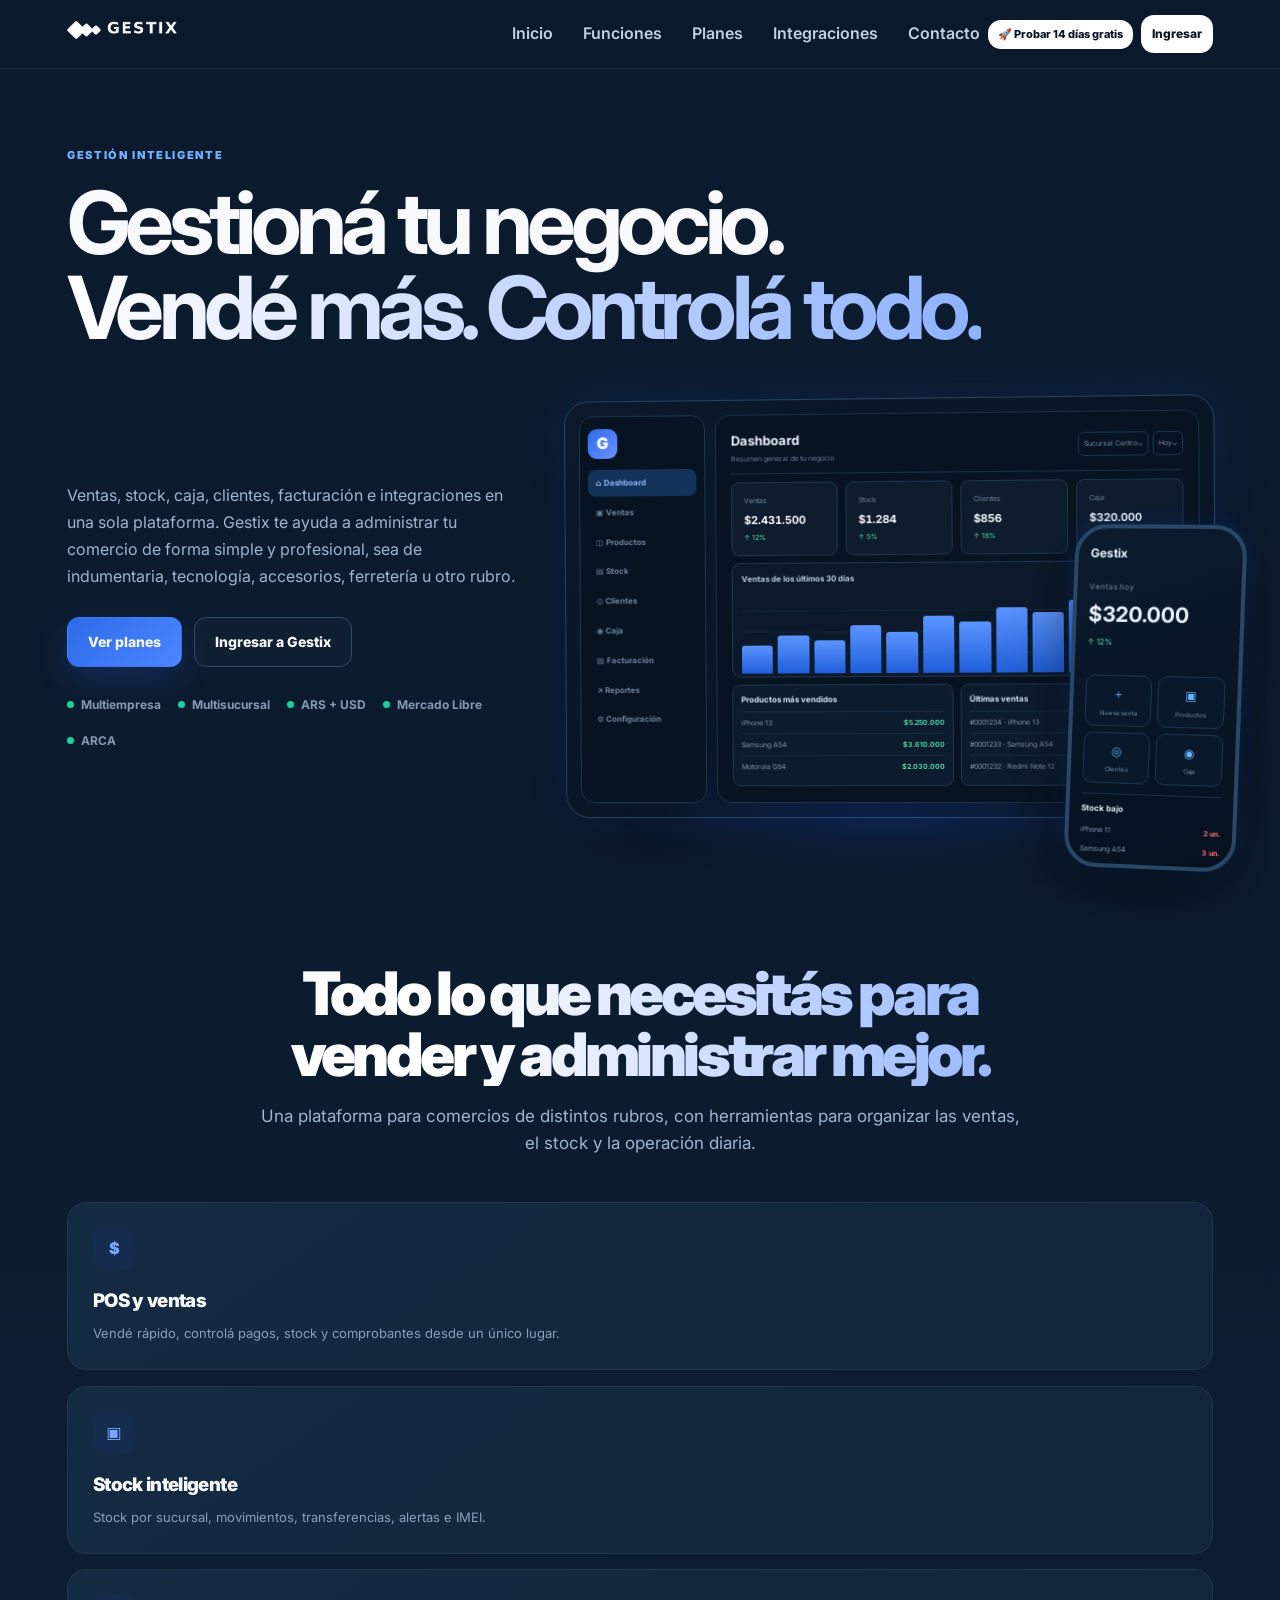
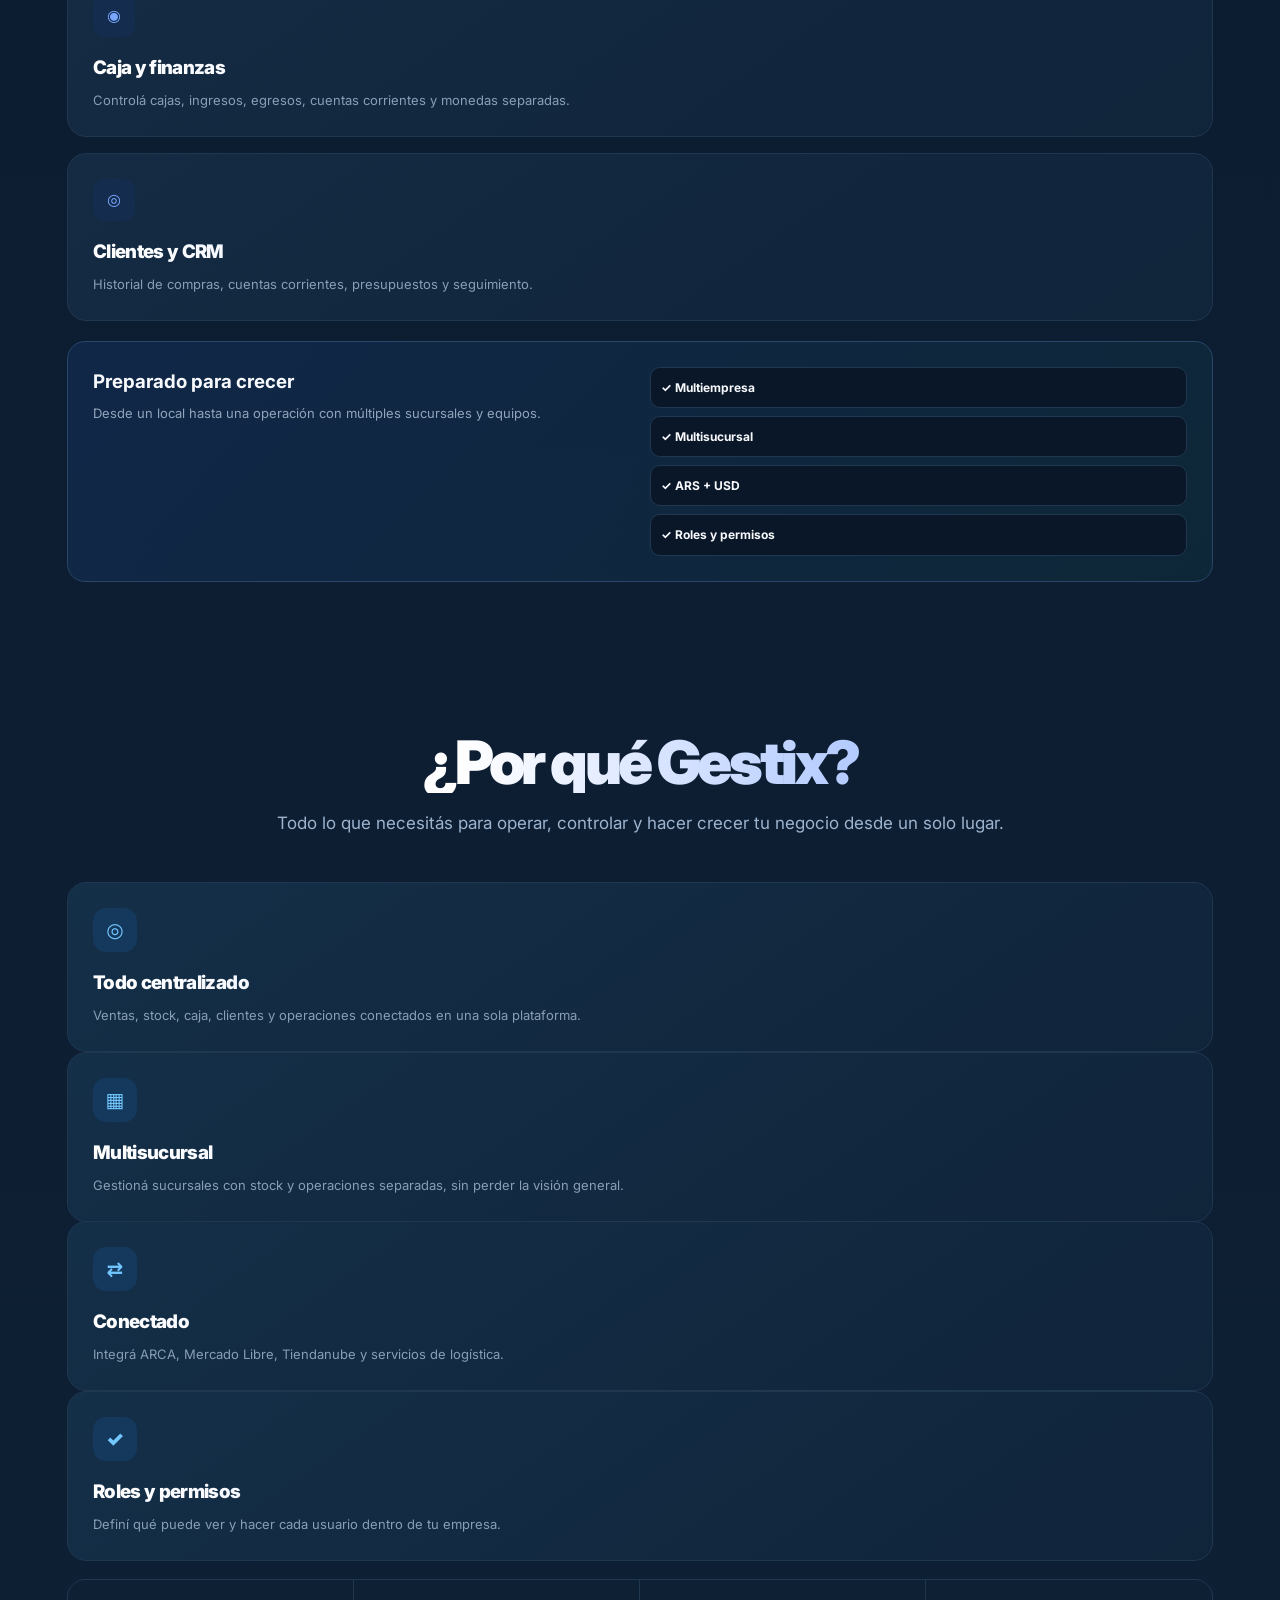
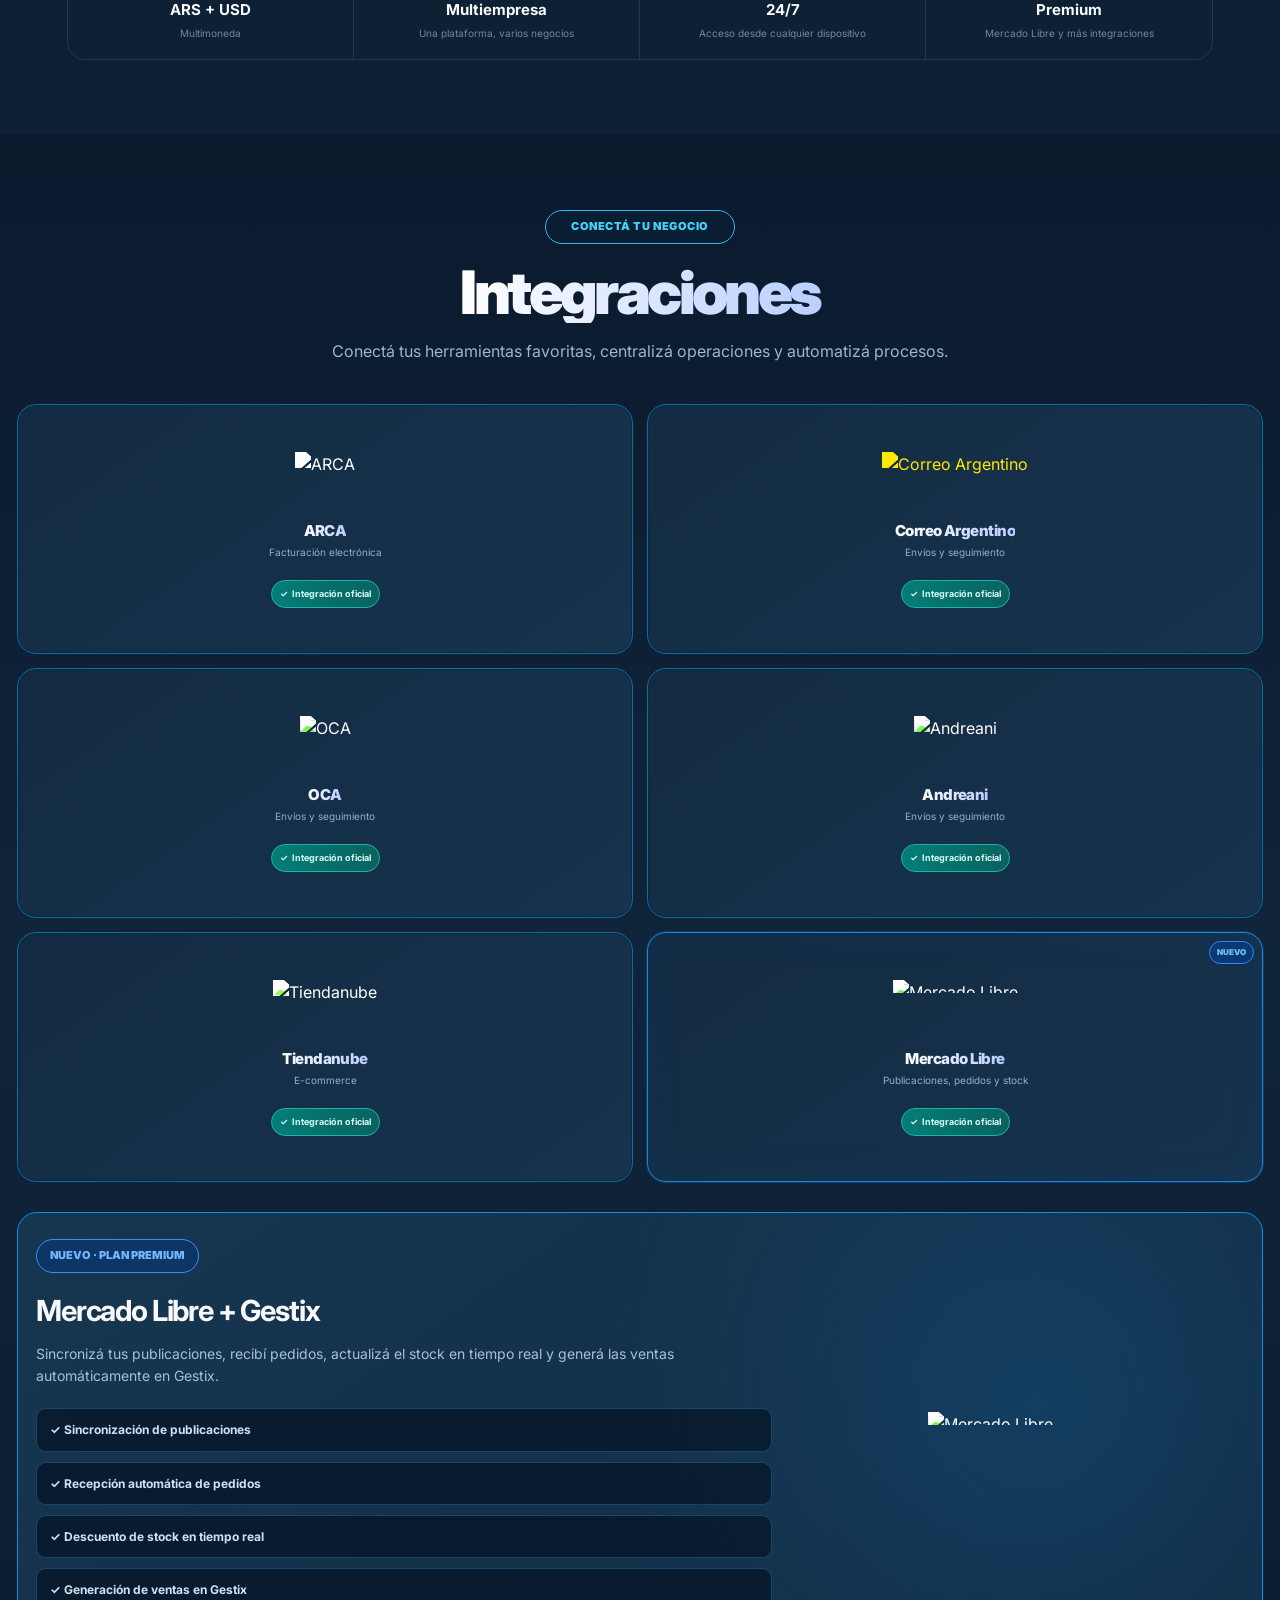
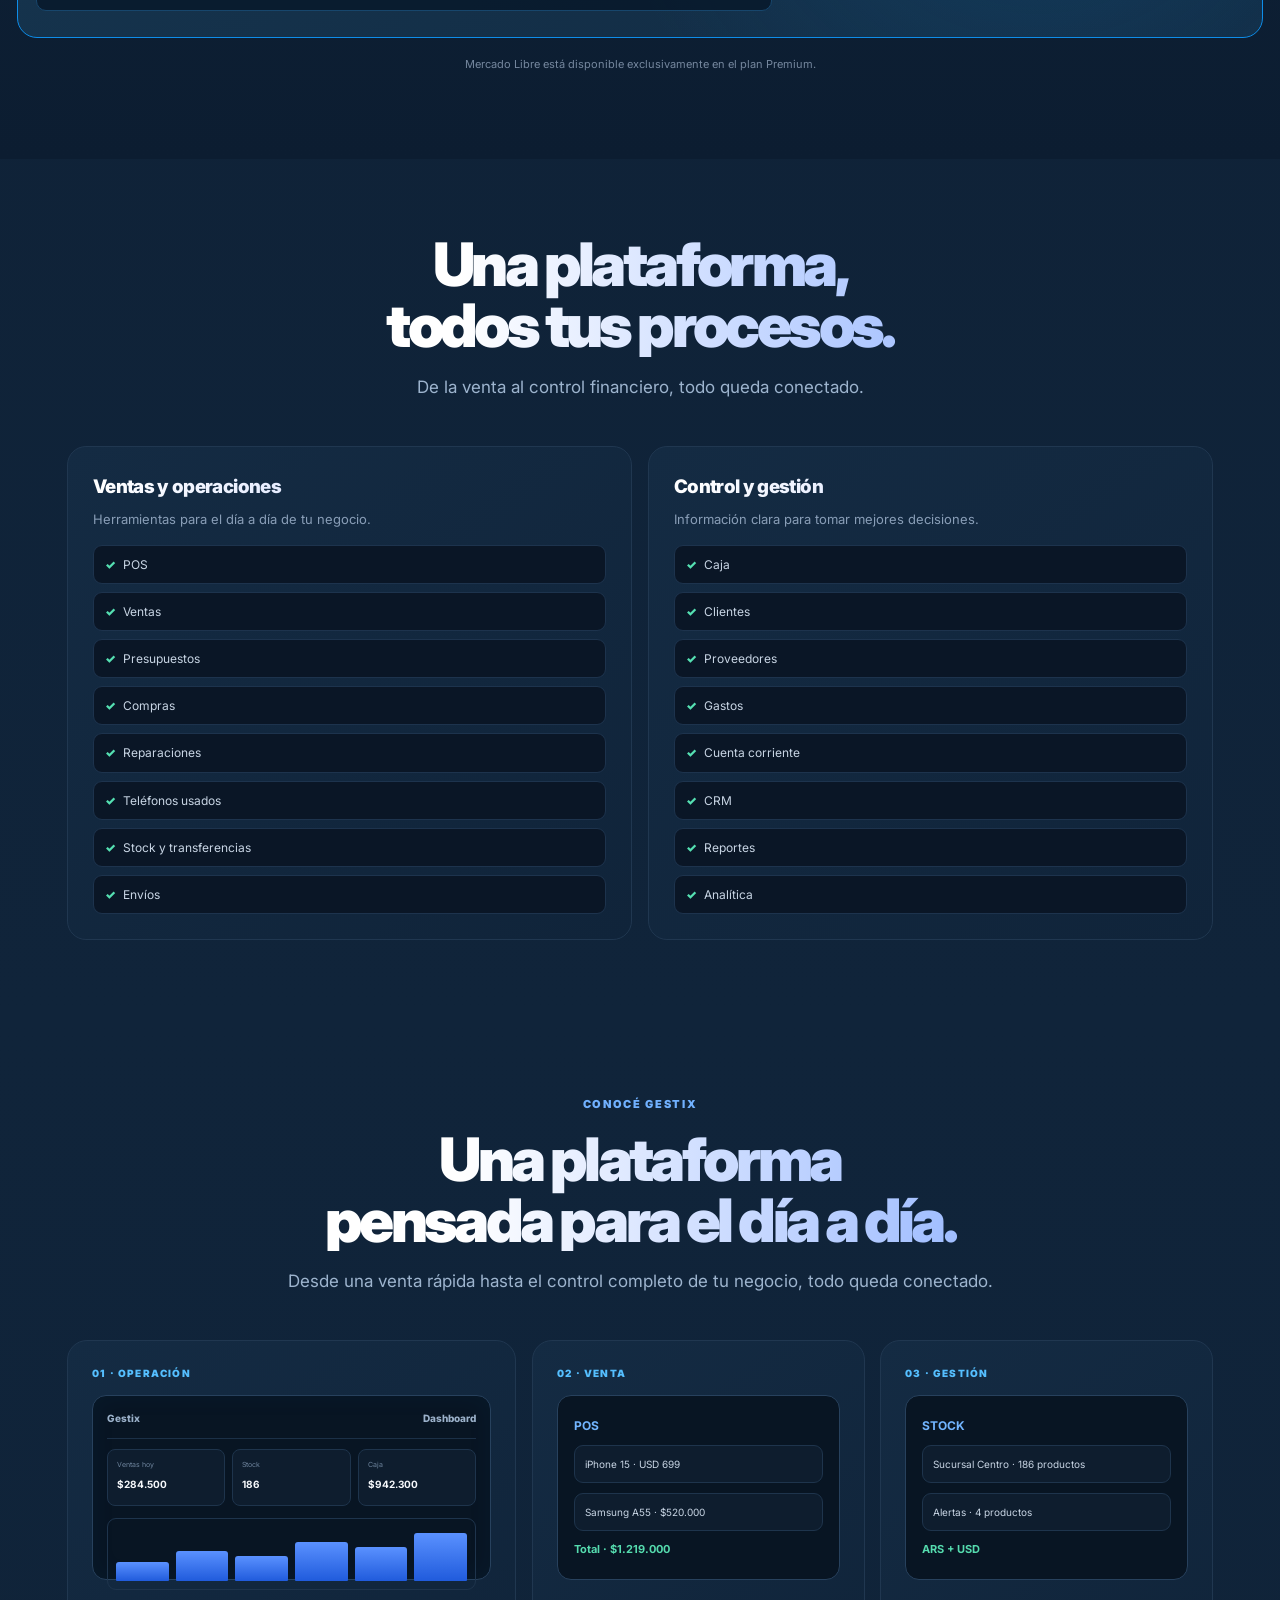
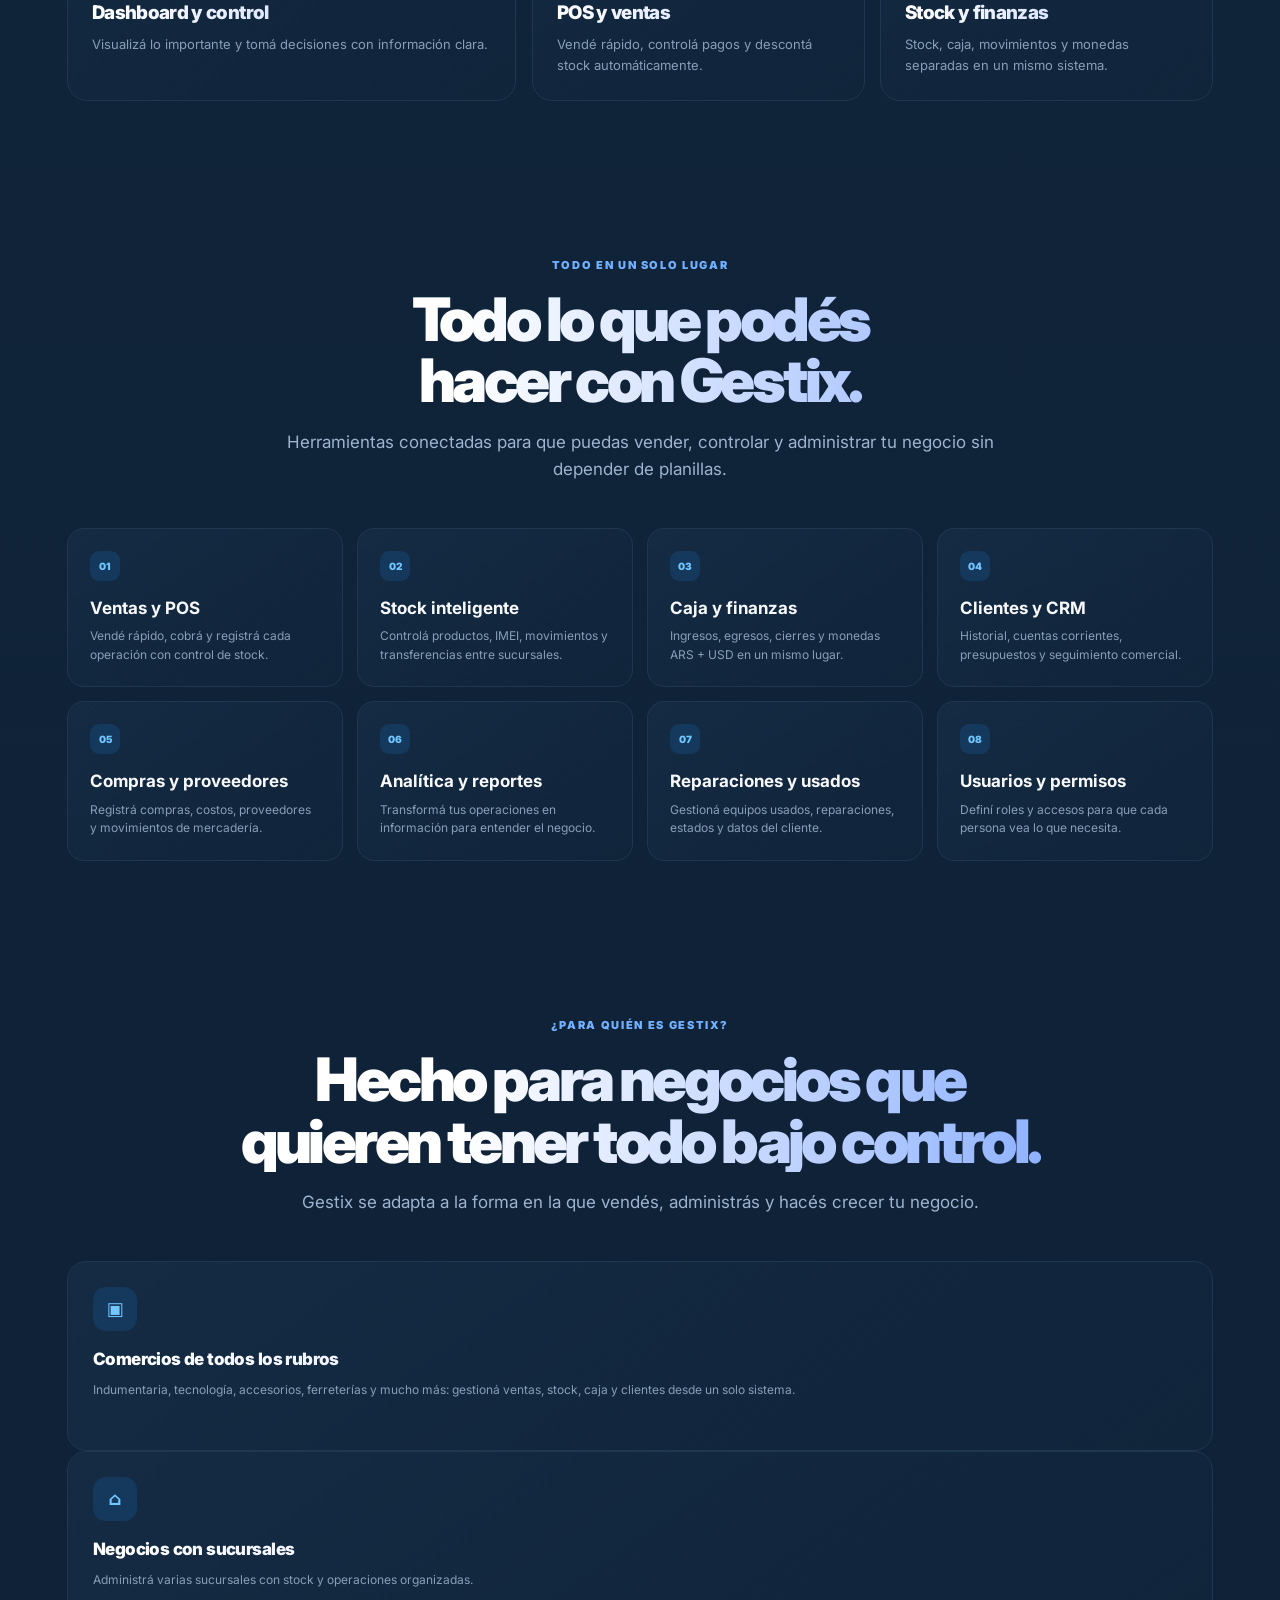
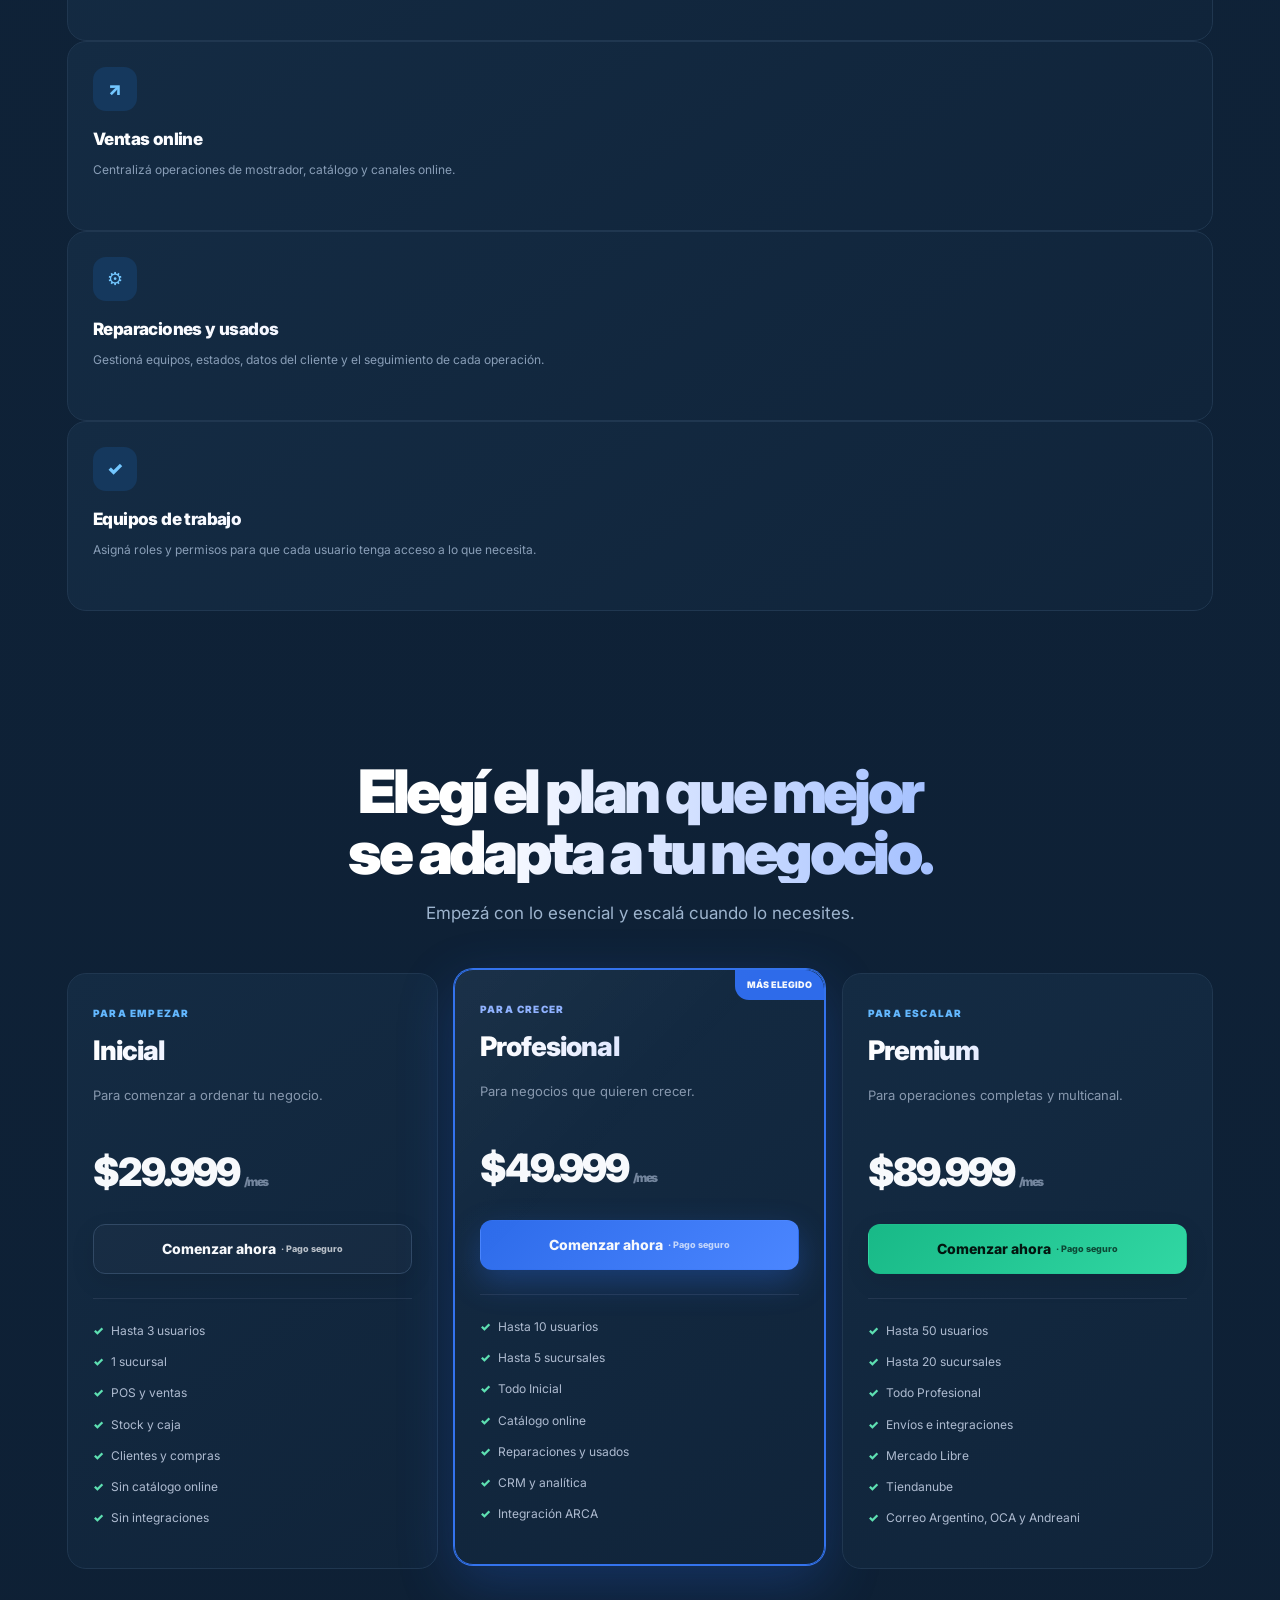
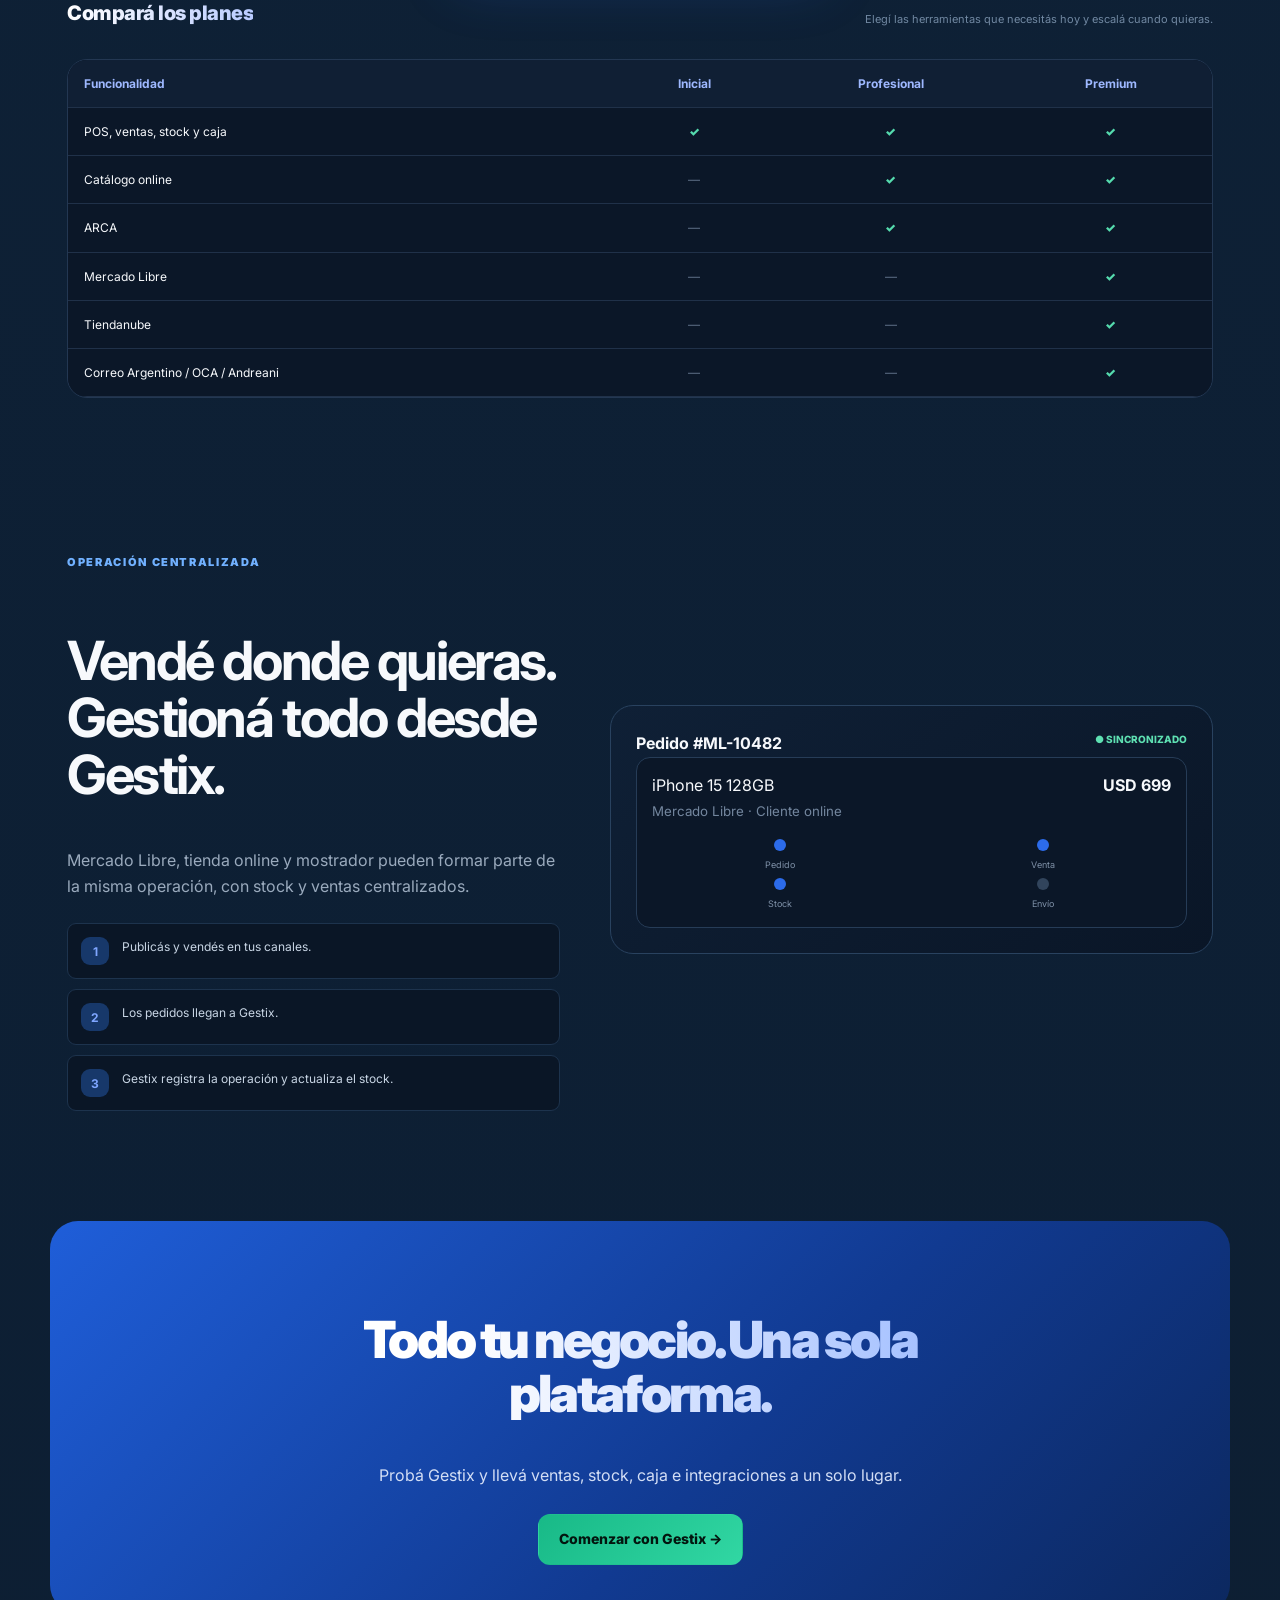
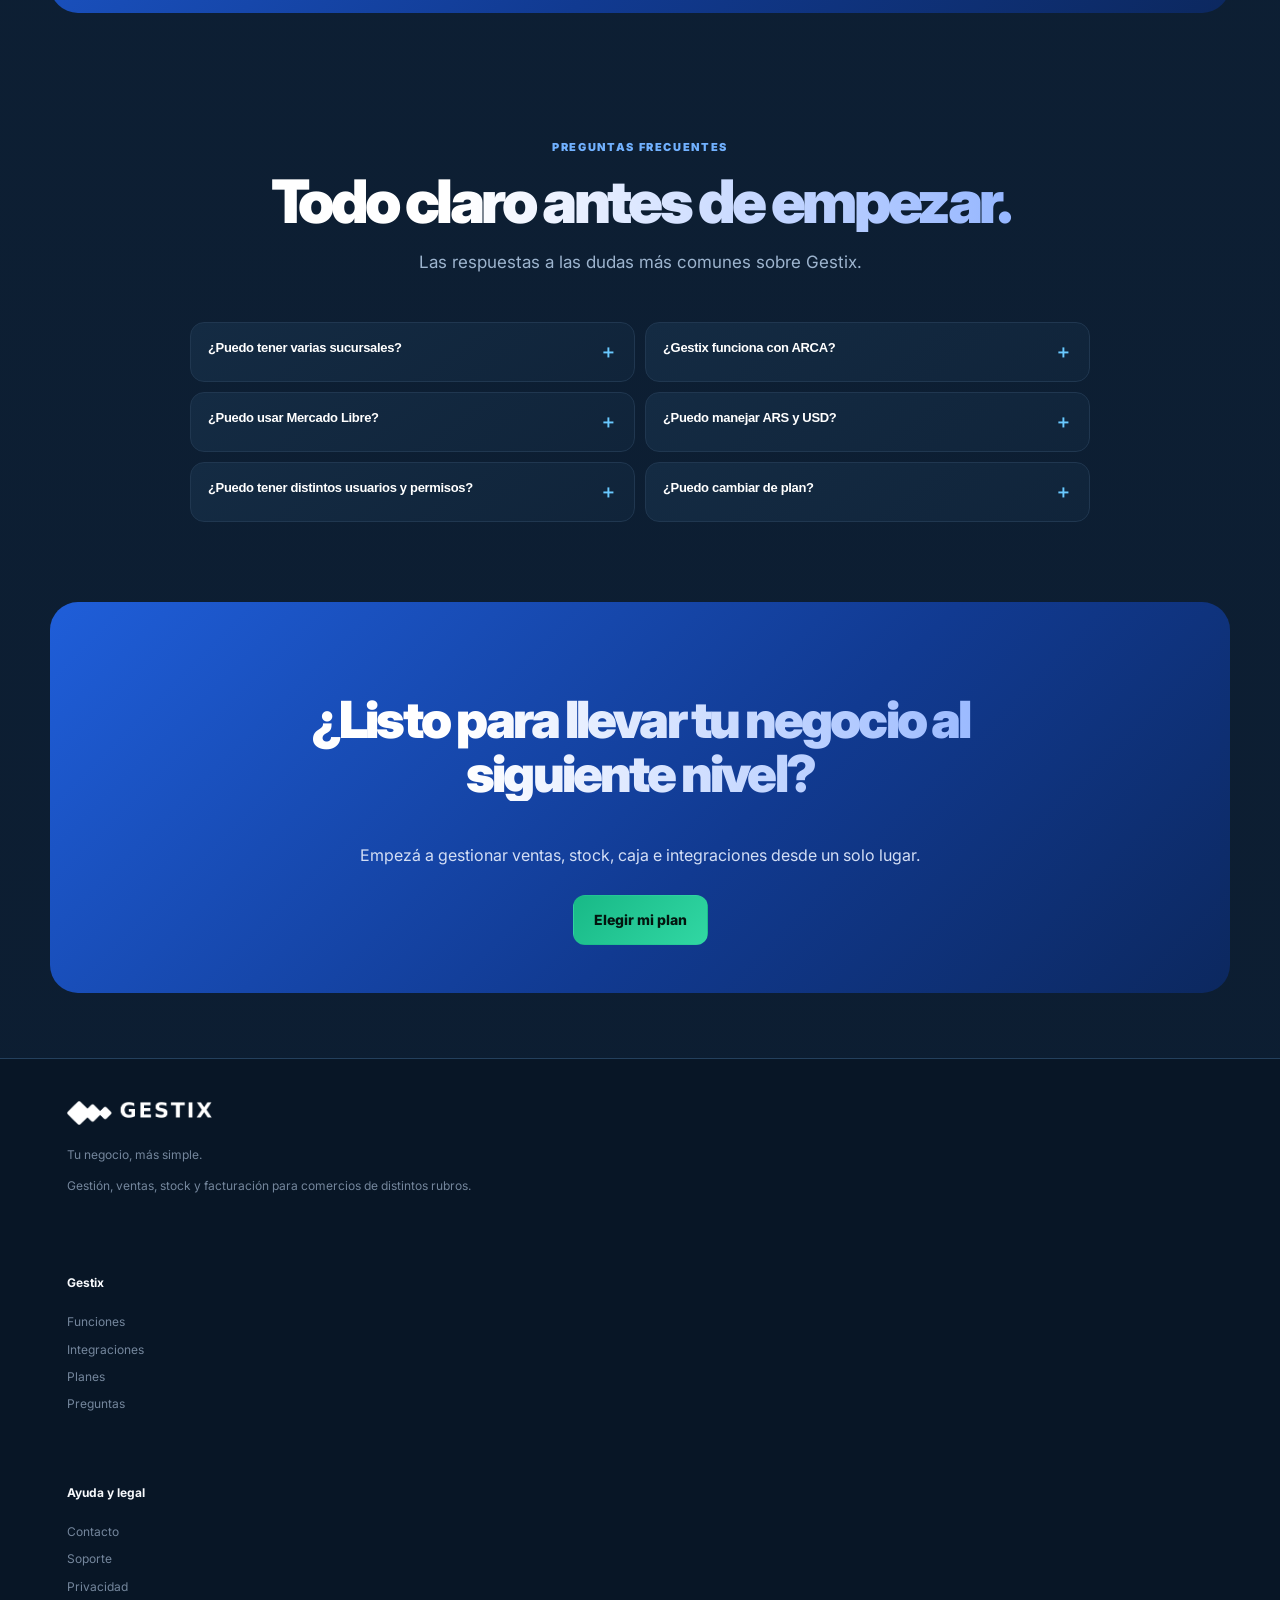
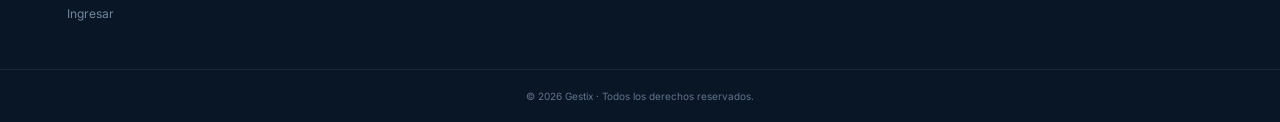
==== index.html @ 002c4352 "Ampliar posicionamiento comercial de Gestix a todos los comercios" ====
<!doctype html><html lang="es"><head><meta charset="utf-8"><meta name="viewport" content="width=device-width,initial-scale=1"><meta name="description" content="Gestix es un sistema de gestión para comercios de distintos rubros: ventas, POS, stock, caja, clientes, facturación, sucursales e integraciones."><meta name="robots" content="index,follow"><link rel="canonical" href="https://gestix.com.ar/"><meta property="og:type" content="website"><meta property="og:site_name" content="Gestix"><meta property="og:title" content="Gestix | Sistema de gestión para comercios"><meta property="og:description" content="Ventas, stock, caja, clientes, facturación e integraciones en una sola plataforma."><meta property="og:url" content="https://gestix.com.ar/"><meta property="og:image" content="https://gestix.com.ar/gestix-logo-horizontal-blanco.png"><meta name="twitter:card" content="summary"><meta name="twitter:title" content="Gestix | Sistema de gestión para comercios"><meta name="twitter:description" content="Ventas, stock, caja, clientes, facturación e integraciones en una sola plataforma."><meta name="twitter:image" content="https://gestix.com.ar/gestix-logo-horizontal-blanco.png"><meta name="theme-color" content="#06101d"><link rel="icon" type="image/png" href="gestix-app-icon.png"><link rel="apple-touch-icon" href="gestix-app-icon.png"><link rel="preconnect" href="https://fonts.googleapis.com"><link rel="preconnect" href="https://fonts.gstatic.com" crossorigin><link href="https://fonts.googleapis.com/css2?family=Inter:wght@400;500;600;700;800;900&display=swap" rel="stylesheet"><title>Gestix | Todo tu negocio, en un solo lugar</title><style>:root{--bg:#0b1a2d;--card:#0d2034;--line:#123b5b;--text:#f7f9fc;--muted:#9db4ce;--blue:#1688e4;--cyan:#22d4f2;--green:#19d2a0;--max:1180px}*{box-sizing:border-box}html{scroll-behavior:smooth}body{margin:0;background:linear-gradient(180deg,#0b1a2d,#10243a 45%,#0c1d31);color:var(--text);font-family:Inter,system-ui,sans-serif;line-height:1.6;overflow-x:hidden}a{color:inherit;text-decoration:none}.wrap{max-width:var(--max);margin:auto;padding:0 24px}header{position:sticky;top:0;z-index:50;background:#0b1a2de8;backdrop-filter:blur(18px);border-bottom:1px solid #ffffff12}.nav{height:78px;display:flex;align-items:center;gap:30px}.logo{width:142px}.navlinks{display:flex;gap:30px;margin-left:auto;color:#c2cfdf;font-size:16px;font-weight:600}.navlinks a:hover{color:#fff}.navbtn{padding:15px 28px;border-radius:13px;background:#fff;color:#091524;font-size:15px;font-weight:800}.menu{display:none;margin-left:4px;background:none;border:0;color:#fff;font-size:28px;cursor:pointer}.navlinks.show{display:flex}.section{padding:100px 0}.heading{text-align:center;max-width:820px;margin:0 auto 45px}.heading h2{font-size:clamp(36px,5vw,64px);line-height:1.06;letter-spacing:-.055em;margin:0 0 15px}.heading p{color:var(--muted);font-size:17px}.hero{padding:95px 0 80px}.hero-grid{display:grid;grid-template-columns:1fr 1fr;gap:55px;align-items:center}.eyebrow{display:inline-flex;color:#71b1ff;font-size:11px;font-weight:900;letter-spacing:.15em;margin-bottom:15px}.hero h1{font-size:clamp(45px,6vw,73px);line-height:1.02;letter-spacing:-.055em;margin:0 0 20px}.gradient{background:linear-gradient(90deg,#fff,#8eb1ff);-webkit-background-clip:text;background-clip:text;color:transparent}.hero p{font-size:18px;color:var(--muted);line-height:1.7}.actions{display:flex;gap:12px;flex-wrap:wrap;margin:28px 0}.btn{display:inline-flex;align-items:center;justify-content:center;padding:13px 20px;border-radius:12px;font-size:14px;font-weight:800;border:1px solid transparent}.primary{background:linear-gradient(135deg,#2d6bea,#4b86ff)}.ghost{border-color:#314965;background:#ffffff05}.green{background:linear-gradient(135deg,#18b987,#31d7a3);color:#03150f}.proof{display:flex;gap:17px;flex-wrap:wrap;color:#8498b1;font-size:12px;font-weight:700}.proof span{display:flex;align-items:center;gap:7px}.proof i{width:7px;height:7px;border-radius:50%;background:var(--green)}.screen{background:#0a1727;border:1px solid #294461;border-radius:24px;padding:12px}.screenbody{background:#081321;border:1px solid #1c3048;border-radius:15px;padding:18px}.metrics{display:grid;grid-template-columns:repeat(3,1fr);gap:9px}.metric{padding:15px;border:1px solid #213650;border-radius:12px;background:#0e1c2e}.metric small{display:block;color:#70859f;font-size:9px}.metric strong{font-size:15px}.metric em{display:block;color:#55dbae;font-size:8px;font-style:normal}.fakechart{height:140px;margin-top:10px;border:1px solid #213650;border-radius:12px;background:linear-gradient(180deg,#0e1c2e,#0a1727);padding:18px;display:flex;align-items:end;gap:10px}.fakechart i{flex:1;background:linear-gradient(#5a91ff,#205bdc);border-radius:5px 5px 1px 1px}.strip{border-block:1px solid #ffffff14;background:#0d2034}.strip-grid{display:grid;grid-template-columns:repeat(4,1fr);padding:20px 0}.strip-item{text-align:center;border-right:1px solid #213149}.strip-item:last-child{border:0}.strip-item strong{display:block;font-size:19px}.strip-item span{color:#71839a;font-size:11px}.feature-grid,.plans,.modules{display:grid;gap:16px}.feature-grid{grid-template-columns:repeat(4,1fr)}.feature,.module,.plan{padding:25px;border:1px solid #203750;border-radius:19px;background:linear-gradient(145deg,#142b43,#10243a)}.ico{width:42px;height:42px;border-radius:12px;background:#142d4f;color:#79a7ff;display:grid;place-items:center;font-weight:900;margin-bottom:16px}.feature h3,.module h3{margin:0 0 7px}.feature p,.module>p{margin:0;color:#899eb7;font-size:13px}.billing{margin-top:20px;padding:25px;border:1px solid #2a4668;border-radius:18px;background:linear-gradient(135deg,#2d6bea1f,#19d2a00d);display:grid;grid-template-columns:1fr 1fr;gap:20px}.billing h3{margin:0 0 6px}.billing p{margin:0;color:#91a4bb;font-size:13px}.billing-list{display:grid;grid-template-columns:1fr 1fr;gap:8px}.billing-list span{padding:10px;border:1px solid #203750;border-radius:10px;background:#0a1728;font-size:12px;font-weight:700}.integrations{background:linear-gradient(180deg,#0b1a2d,#10243a 50%,#0c1d31);position:relative;overflow:hidden}.integrations>.wrap{max-width:1740px;padding:0 46px}.integrations .heading{margin-bottom:40px}.integrations .heading:before{content:"CONECTÁ TU NEGOCIO";display:inline-flex;align-items:center;justify-content:center;padding:7px 25px;border:1px solid #28bdf2;border-radius:999px;color:#42d1f7;font-size:11px;font-weight:900;letter-spacing:.05em;margin-bottom:18px;background:#0a274044}.integrations .heading h2{background:linear-gradient(90deg,#fff 0%,#fff 36%,#22d4f2 78%);-webkit-background-clip:text;background-clip:text;color:transparent}.integrations .heading p{font-size:18px;line-height:1.55}.integration-grid{display:grid;grid-template-columns:repeat(3,minmax(0,1fr));gap:22px}.integration-brand-card{position:relative;min-width:0;min-height:370px;padding:24px 20px 24px;border:1px solid #0c6ca4;background:linear-gradient(145deg,#122b42,#17334d);border-radius:19px;display:flex;flex-direction:column;align-items:center;text-align:center;box-shadow:inset 0 0 0 1px #0b2941;transition:.2s;overflow:hidden}.integration-brand-card:hover{transform:translateY(-4px);border-color:#28bdf2;box-shadow:0 16px 45px #00111f66}.brandmark{width:100%;height:150px;margin-bottom:18px;display:flex;align-items:center;justify-content:center;position:relative;overflow:hidden}.brandmark img{position:relative;z-index:1;display:block;width:auto!important;height:auto!important;max-width:82%!important;max-height:82px!important;object-fit:contain!important;background:transparent!important;padding:0!important;border:0!important;border-radius:0!important;box-shadow:none!important;filter:brightness(1.45) contrast(1.12) saturate(1.08)!important;mix-blend-mode:normal!important}.integration-brand-card:nth-child(1) .brandmark img{max-width:86%!important;max-height:52px!important;filter:brightness(0) invert(1)!important}.integration-brand-card:nth-child(2) .brandmark img{max-width:84%!important;max-height:72px!important;filter:brightness(0) saturate(100%) invert(77%) sepia(99%) saturate(1180%) hue-rotate(358deg) brightness(101%) contrast(101%)!important}.integration-brand-card:nth-child(3) .brandmark img{max-width:82%!important;max-height:60px!important}.integration-brand-card:nth-child(4) .brandmark img{max-width:94%!important;max-height:84px!important}.integration-brand-card:nth-child(5) .brandmark img{max-width:84%!important;max-height:60px!important;filter:brightness(1.7) contrast(1.14) saturate(1.1)!important}.integration-brand-card:nth-child(6) .brandmark img{max-width:82%!important;max-height:90px!important;clip-path:inset(0 0 50% 0)!important}.integration-brand-card:nth-child(6) .brandmark:after{content:"";display:block;position:absolute;left:50%;top:50%;transform:translate(-50%,-50%);width:82%;height:90px;background:url("https://i.logos-download.com/114454/32896-717400b83dd96e5d61a4044b82a43deb.svg/Mercado_Libre_Logo_2021.svg?dl=") center/contain no-repeat;filter:brightness(0) invert(1);clip-path:inset(50% 0 0 0)}.integration-brand-card h3{font-size:22px;margin:0 0 3px}.integration-brand-card small{font-size:14px;color:#8fb0cf;min-height:22px}.official-badge{display:inline-flex;align-items:center;justify-content:center;margin-top:17px;padding:8px 17px;border-radius:999px;background:linear-gradient(90deg,#057d77,#0b625f);color:#d8fff6;font-size:12px;font-weight:700;border:1px solid #13b7a8}.new-badge{position:absolute;right:13px;top:13px;padding:6px 11px;border:1px solid #268cff;border-radius:999px;background:#0a3974;color:#73c3ff;font-size:10px;font-weight:900}.ml-integration{border-color:#1688e4;box-shadow:0 0 0 1px #123b60,inset 0 0 35px #0c4c8d22}.ml-card{margin-top:30px;padding:38px;border:1px solid #0e8de9;border-radius:20px;background:radial-gradient(circle at 82% 45%,#1269a544,transparent 42%),linear-gradient(145deg,#163650,#122b43);display:grid;grid-template-columns:1.25fr .75fr;gap:30px;align-items:center;min-height:350px}.ml-badge{display:inline-flex;padding:7px 13px;border-radius:999px;background:#0d3565;border:1px solid #398dff;color:#72b5ff;font-size:11px;font-weight:900;margin-bottom:15px}.ml-card h3{font-size:clamp(30px,3vw,42px);letter-spacing:-.04em;margin:0 0 9px}.ml-card p{margin:0;color:#a7c0db;font-size:16px;line-height:1.55}.ml-visual{position:relative;min-height:190px;display:flex;align-items:center;justify-content:center}.ml-visual img{position:relative;z-index:1;width:430px!important;max-width:100%!important;height:auto!important;max-height:220px!important;clip-path:inset(0 0 50% 0)!important}.ml-visual:after{content:"";display:block;position:absolute;z-index:2;left:50%;top:50%;transform:translate(-50%,-50%);width:430px;height:220px;background:url("https://i.logos-download.com/114454/32896-717400b83dd96e5d61a4044b82a43deb.svg/Mercado_Libre_Logo_2021.svg?dl=") center/contain no-repeat;filter:brightness(0) invert(1);clip-path:inset(50% 0 0 0)}.ml-list{display:grid;grid-template-columns:repeat(2,1fr);gap:10px;margin-top:22px}.ml-list span{padding:11px 13px;border-radius:10px;background:#071729cc;border:1px solid #17466c;font-size:12px;font-weight:700;color:#d0e0f0}.modules{grid-template-columns:1fr 1fr}.module ul{list-style:none;margin:15px 0 0;padding:0;display:grid;grid-template-columns:1fr 1fr;gap:8px}.module li,.step{padding:9px 11px;border:1px solid #1d334d;border-radius:9px;background:#0a1626;color:#c8d5e4;font-size:12px}.module li:before{content:"✓";color:#55e0b2;font-weight:900;margin-right:7px}.plans{grid-template-columns:repeat(3,1fr)}.plan{position:relative}.plan.featured{border-color:#3473ed;box-shadow:0 20px 60px #2d6bea24}.badge{position:absolute;top:0;right:0;border-radius:0 19px 0 14px;background:#2e6bea;padding:8px 12px;font-size:9px;font-weight:900}.plan h3{font-size:27px;margin:0}.plan>p{color:#8798ae;font-size:13px;min-height:42px}.price{font-size:39px;font-weight:900;letter-spacing:-.05em;margin:14px 0 20px}.price small{font-size:12px;color:#74869e}.plan .btn{width:100%}.divider{height:1px;background:#253851;margin:22px 0 16px}.plan ul{list-style:none;padding:0;margin:10px 0}.plan li{color:#aebbd0;font-size:12px;padding:6px 0}.plan li:before{content:"✓";color:#5ee0b2;font-weight:900;margin-right:7px}.compare{margin-top:30px;border:1px solid #233752;border-radius:20px;overflow:auto}.compare table{border-collapse:collapse;width:100%;min-width:780px;background:#0b1728}.compare th,.compare td{padding:14px 16px;border-bottom:1px solid #203149;text-align:center;font-size:12px}.compare th:first-child,.compare td:first-child{text-align:left}.compare th{background:#101f34;color:#9eb8ff}.yes{color:#55dbae;font-weight:900}.no{color:#5f7188}.logistics{display:grid;grid-template-columns:.9fr 1.1fr;gap:50px;align-items:center}.logistics h2{font-size:clamp(36px,4.5vw,54px);line-height:1.06;letter-spacing:-.045em}.logistics p{color:#9aaabd}.steps{display:grid;gap:10px;margin-top:24px}.step{display:flex;gap:13px;padding:13px}.step b{width:28px;height:28px;border-radius:9px;background:#17386a;color:#7fa6ff;display:grid;place-items:center}.flow{padding:25px;border-radius:23px;border:1px solid #29425f;background:linear-gradient(145deg,#0f2036,#0a1627)}.flow-top,.orderhead{display:flex;justify-content:space-between}.status{color:#5ee0b2;font-size:10px;font-weight:800}.order{padding:15px;border:1px solid #263c57;border-radius:14px;background:#0b1728}.timeline{display:grid;grid-template-columns:repeat(4,1fr);gap:6px;margin-top:15px}.timeline div{text-align:center;font-size:9px;color:#7f91a8}.timeline i{display:block;width:12px;height:12px;border-radius:50%;background:#2c6bea;margin:0 auto 7px}.timeline .pending i{background:#31445c}.cta{margin:35px auto 100px;padding:65px 35px;text-align:center;border-radius:28px;background:linear-gradient(135deg,#1f5ed9,#113a91 58%,#0c285f)}.cta h2{font-size:clamp(35px,4vw,53px);line-height:1.06}.cta p{color:#d3def5;max-width:650px;margin:0 auto 26px}.faq{max-width:850px;margin:auto;padding-bottom:100px}.faq article{border-bottom:1px solid #263a54}.faq button{width:100%;background:none;border:0;color:#fff;padding:20px 0;text-align:left;display:flex;justify-content:space-between;cursor:pointer;font-weight:800}.faq p{display:none;color:#8f9fb4;font-size:13px}.faq article.open p{display:block}footer{border-top:1px solid #24405d;background:#081626}.foot{display:grid;grid-template-columns:2fr 1fr 1fr;gap:50px;padding:55px 24px}.foot img{width:145px}.foot p,.foot a{color:#74869c;font-size:12px}.foot h4{font-size:12px}.foot a{display:block;padding:4px 0}.bottom{border-top:1px solid #17283d;text-align:center;color:#62738a;padding:18px;font-size:10px}@media(max-width:1000px){.hero-grid,.logistics{grid-template-columns:1fr}.feature-grid{grid-template-columns:repeat(2,1fr)}.integration-grid{grid-template-columns:repeat(2,minmax(0,1fr))}.plans,.modules{grid-template-columns:1fr}.navlinks{display:none}.navlinks.show{display:flex;position:absolute;top:78px;left:0;right:0;margin:0;padding:18px 24px;flex-direction:column;gap:16px;background:#0b1a2df8;border-bottom:1px solid #ffffff12}.navbtn{margin-left:auto}.menu{display:block}.ml-card{grid-template-columns:1fr}.ml-visual{order:-1}.billing{grid-template-columns:1fr}.integrations>.wrap{padding:0 28px}.integration-brand-card{min-height:330px}.brandmark{height:135px}}@media(max-width:620px){.audience-grid{grid-template-columns:1fr}.audience-card{min-height:0;padding:21px}.compare-title{display:block;margin-top:25px}.compare-title span{display:block;margin-top:4px}.plans{gap:14px}.plan{padding:22px}.plan .btn{min-height:50px;font-size:14px}.faq-section{padding-top:35px}.faq-grid{grid-template-columns:1fr!important}.faq-grid button{min-height:54px}.cta .btn{min-height:50px;width:100%}.navbtn{min-height:44px;display:inline-flex;align-items:center}.navlinks a{min-height:44px;display:flex;align-items:center}}.wrap{padding:0 17px}.nav{height:68px;gap:8px}.logo{width:110px;flex:0 0 auto}.trial-btn{white-space:nowrap;padding:9px 10px;font-size:11px;line-height:1;flex:0 0 auto}.navbtn:not(.trial-btn){padding:9px 11px;font-size:12px;white-space:nowrap;flex:0 0 auto}.hero{padding:50px 0 55px}.hero h1{font-size:43px}.hero p{font-size:16px}.strip-grid{grid-template-columns:1fr 1fr}.section{padding:75px 0}.feature-grid{grid-template-columns:1fr}.integrations .heading h2{font-size:42px}.integrations .heading p{font-size:16px}.integrations>.wrap{padding:0 17px}.integration-grid{grid-template-columns:repeat(2,minmax(0,1fr));gap:14px}.integration-brand-card{min-height:250px;padding:16px 7px 15px}.integration-brand-card .brandmark{height:88px;margin-bottom:10px}.integration-brand-card .brandmark img{max-width:88%!important;max-height:55px!important}.integration-brand-card:nth-child(1) .brandmark img{max-width:92%!important;max-height:36px!important}.integration-brand-card:nth-child(2) .brandmark img{max-width:90%!important;max-height:52px!important}.integration-brand-card:nth-child(3) .brandmark img{max-width:88%!important;max-height:45px!important}.integration-brand-card:nth-child(4) .brandmark img{max-width:94%!important;max-height:62px!important}.integration-brand-card:nth-child(5) .brandmark img{max-width:90%!important;max-height:45px!important}.integration-brand-card:nth-child(6) .brandmark img{max-width:88%!important;max-height:68px!important}.integration-brand-card h3{font-size:15px}.integration-brand-card small{font-size:10px;text-align:center;line-height:1.35}.official-badge{font-size:9px;padding:6px 8px;margin-top:12px}.new-badge{font-size:8px;padding:4px 7px;right:8px;top:8px}.ml-card{padding:26px 18px;min-height:0}.ml-card h3{font-size:29px}.ml-card p{font-size:14px}.ml-list{grid-template-columns:1fr}.ml-visual{min-height:120px;position:relative;display:flex;flex-direction:column;align-items:center;justify-content:center}.ml-visual img{width:220px!important;max-height:95px!important;padding:11px 15px!important;filter:brightness(1.7) contrast(1.14) saturate(1.1)!important;clip-path:inset(0 0 50% 0)!important}.ml-visual:after{content:"";display:block;position:absolute;left:50%;top:50%;transform:translate(-50%,-50%);width:220px;height:95px;background:url("https://i.logos-download.com/114454/32896-717400b83dd96e5d61a4044b82a43deb.svg/Mercado_Libre_Logo_2021.svg?dl=") center/contain no-repeat;filter:brightness(0) invert(1);clip-path:inset(50% 0 0 0)}.billing-list,.module ul{grid-template-columns:1fr}.timeline{grid-template-columns:1fr 1fr}.cta{margin-bottom:65px;padding:48px 22px}.foot{grid-template-columns:1fr;padding:42px 17px}}.why-grid{display:grid;grid-template-columns:repeat(4,1fr);gap:16px}.why-card{padding:25px;border:1px solid #203750;border-radius:19px;background:linear-gradient(145deg,#142f48,#10243a);transition:.2s}.why-card:hover{transform:translateY(-4px);border-color:#28bdf2;box-shadow:0 14px 35px #00111f55}.why-icon{width:44px;height:44px;border-radius:13px;background:#15385d;color:#73c7ff;display:grid;place-items:center;font-size:20px;font-weight:900;margin-bottom:16px}.why-card h3{margin:0 0 7px}.why-card p{margin:0;color:#899eb7;font-size:13px}.trust-row{margin-top:18px;display:grid;grid-template-columns:repeat(4,1fr);border:1px solid #203750;border-radius:18px;overflow:hidden;background:#0d2034}.trust-row div{padding:18px;border-right:1px solid #203750;text-align:center}.trust-row div:last-child{border:0}.trust-row strong{display:block;font-size:15px}.trust-row span{display:block;color:#7188a2;font-size:10px;margin-top:3px}.tour-grid{display:grid;grid-template-columns:1.35fr 1fr 1fr;gap:16px}.tour-card{padding:24px;border:1px solid #203750;border-radius:20px;background:linear-gradient(145deg,#142b43,#10243a);transition:.2s}.tour-card:hover{transform:translateY(-4px);border-color:#28bdf2;box-shadow:0 16px 40px #00111f55}.tour-label{color:#55bfff;font-size:10px;font-weight:900;letter-spacing:.12em;margin-bottom:14px}.tour-card h3{margin:18px 0 6px}.tour-card p{margin:0;color:#899eb7;font-size:13px}.tour-ui{height:185px;padding:14px;border:1px solid #27415d;border-radius:14px;background:#081523;box-shadow:inset 0 0 25px #0b5c9b12}.tour-ui-top{display:flex;justify-content:space-between;color:#9bb1ca;font-size:10px;font-weight:800;padding-bottom:12px;border-bottom:1px solid #1b3047}.tour-metrics{display:grid;grid-template-columns:repeat(3,1fr);gap:7px;margin-top:10px}.tour-metrics span{padding:9px;border:1px solid #1e344c;border-radius:8px;background:#0e1d2e}.tour-metrics small{display:block;color:#6e849d;font-size:7px}.tour-metrics b{font-size:10px}.tour-bars{height:72px;display:flex;align-items:end;gap:7px;margin-top:12px;padding:8px;border:1px solid #1e344c;border-radius:9px}.tour-bars i{flex:1;background:linear-gradient(#5a91ff,#205bdc);border-radius:3px 3px 1px 1px}.mini-ui{min-height:185px;padding:16px;border:1px solid #27415d;border-radius:14px;background:#081523;display:grid;align-content:center;gap:10px}.mini-ui b{color:#72b5ff;font-size:12px}.mini-ui span{padding:10px;border:1px solid #1e344c;border-radius:9px;color:#c8d5e4;background:#0e1d2e;font-size:10px}.mini-ui strong{color:#55dbae;font-size:11px}.integration-brand-card,.plan,.feature,.module{transition:.2s}.integration-brand-card:hover{transform:translateY(-5px) scale(1.005)}.plan.featured{box-shadow:0 0 0 1px #3473ed,0 20px 65px #2d6bea30}.plan.featured:after{content:"";position:absolute;inset:0;border-radius:19px;pointer-events:none;background:linear-gradient(135deg,#ffffff08,transparent 35%)}.plan .btn{transition:.2s}.plan .btn:hover{transform:translateY(-2px);filter:brightness(1.08)}@media(max-width:1000px){.why-grid{grid-template-columns:repeat(2,1fr)}.trust-row{grid-template-columns:repeat(2,1fr)}.trust-row div:nth-child(2){border-right:0}.trust-row div:nth-child(-n+2){border-bottom:1px solid #203750}.tour-grid{grid-template-columns:1fr 1fr}.tour-main{grid-column:1/-1}}@media(max-width:620px){.why-grid{grid-template-columns:1fr}.trust-row{grid-template-columns:1fr 1fr}.trust-row div:nth-child(2){border-right:0}.trust-row div:nth-child(3){border-right:1px solid #203750;border-bottom:0}.trust-row div:nth-child(4){border-bottom:0}.tour-grid{grid-template-columns:1fr}.tour-main{grid-column:auto}.tour-ui,.mini-ui{min-height:155px;height:155px}.hero .proof{gap:10px}.hero .proof span{font-size:10px}.ml-card{padding:26px 18px;min-height:330px}.ml-visual{min-height:150px}}<style>.audience-grid{display:grid;grid-template-columns:repeat(5,1fr);gap:16px}.audience-card{padding:25px;border:1px solid #203750;border-radius:19px;background:linear-gradient(145deg,#142b43,#10243a);transition:.2s;min-height:190px}.audience-card:hover{transform:translateY(-4px);border-color:#28bdf2;box-shadow:0 16px 40px #00111f55}.audience-icon{width:44px;height:44px;border-radius:13px;background:#15385d;color:#73c7ff;display:grid;place-items:center;font-size:18px;font-weight:900;margin-bottom:15px}.audience-card h3{margin:0 0 7px;font-size:17px}.audience-card p{margin:0;color:#899eb7;font-size:12px;line-height:1.6}.plan-kicker{display:inline-flex;margin-bottom:8px;color:#63b8ff;font-size:10px;font-weight:900;letter-spacing:.12em;text-transform:uppercase}.plan.featured .plan-kicker{color:#8eb1ff}.plan .btn{min-height:48px;box-shadow:0 8px 25px #00000018}.plan .divider{margin-top:24px}.plan li{transition:transform .18s}.plan:hover li{transform:translateX(1px)}.compare-title{display:flex;align-items:end;justify-content:space-between;gap:20px;margin:30px 4px 12px}.compare-title strong{font-size:20px}.compare-title span{color:#7188a2;font-size:12px}.faq-section{padding-top:55px}.faq-grid article{transition:.2s}.faq-grid article:hover{border-color:#2b79ad;transform:translateY(-2px)}@media(max-width:1100px){.audience-grid{grid-template-columns:repeat(3,1fr)}}.cap-grid{display:grid;grid-template-columns:repeat(4,1fr);gap:14px}.cap-grid article{padding:22px;border:1px solid #203750;border-radius:17px;background:linear-gradient(145deg,#142b43,#10243a);transition:.2s}.cap-grid article:hover{transform:translateY(-4px);border-color:#28bdf2;box-shadow:0 15px 35px #00111f55}.cap-grid span{display:inline-grid;place-items:center;width:30px;height:30px;border-radius:9px;background:#15385d;color:#70c6ff;font-size:10px;font-weight:900}.cap-grid h3{font-size:17px;margin:14px 0 5px}.cap-grid p{margin:0;color:#899eb7;font-size:12px;line-height:1.55}@media(max-width:1000px){.cap-grid{grid-template-columns:repeat(2,1fr)}}@media(max-width:620px){.cap-grid{grid-template-columns:1fr}.cap-grid article{padding:20px}}.hero .actions .primary{box-shadow:0 12px 30px #2d6bea35}.screen{box-shadow:0 25px 70px #00000035}.screen,.feature,.why-card,.tour-card,.audience-card,.plan,.module,.integration-brand-card,.ml-card,.flow,.faq-grid article{will-change:transform}.screen{transition:transform .35s,box-shadow .35s}.screen:hover{transform:translateY(-5px);box-shadow:0 30px 80px #00000045}.btn,.navbtn{transition:transform .2s,filter .2s,box-shadow .2s}.btn:hover,.navbtn:hover{transform:translateY(-2px);filter:brightness(1.06);box-shadow:0 10px 28px #00000020}.reveal{opacity:0;transform:translateY(18px);transition:opacity .6s ease,transform .6s ease}.reveal.visible{opacity:1;transform:none}.mobile-cta{display:none}@media(max-width:620px){.mobile-cta{display:flex;position:fixed;left:12px;right:12px;bottom:12px;z-index:45;justify-content:center;align-items:center;min-height:48px;border-radius:14px;background:linear-gradient(135deg,#2d6bea,#4b86ff);color:#fff;font-size:13px;font-weight:900;box-shadow:0 12px 35px #00000055;border:1px solid #78a2ff55}.mobile-cta:active{transform:scale(.98)}body{padding-bottom:70px}}.integration-brand-card:nth-child(6) .brandmark img{clip-path:inset(0 0 50% 0)!important;filter:brightness(1.45) contrast(1.12) saturate(1.08)!important}.integration-brand-card:nth-child(6) .brandmark:after{clip-path:inset(50% 0 0 0)!important}.ml-visual img{clip-path:inset(0 0 50% 0)!important;filter:brightness(1.45) contrast(1.12) saturate(1.08)!important}.ml-visual:after{clip-path:inset(50% 0 0 0)!important}@media(max-width:620px){.integration-brand-card:nth-child(6) .brandmark img{clip-path:inset(0 0 50% 0)!important;filter:brightness(1.45) contrast(1.12) saturate(1.08)!important}.ml-visual img{clip-path:inset(0 0 50% 0)!important;filter:brightness(1.7) contrast(1.14) saturate(1.1)!important}.ml-visual:after{clip-path:inset(50% 0 0 0)!important}}.heading h2{font-size:clamp(34px,4.8vw,60px)!important;line-height:1.02!important;letter-spacing:-.06em!important;font-weight:900!important;color:#f7f9fc!important;text-wrap:balance}.heading h2 .gradient{background:linear-gradient(90deg,#fff,#8eb1ff);-webkit-background-clip:text;background-clip:text;color:transparent}.heading p{max-width:760px;margin-left:auto;margin-right:auto}.feature h3,.module h3,.why-card h3,.tour-card h3,.audience-card h3,.plan h3,.integration-brand-card h3{font-weight:850;letter-spacing:-.035em}.compare-title strong,.faq-grid button{font-weight:850;letter-spacing:-.025em}.cta h2{font-weight:900;letter-spacing:-.055em}.heading h2,.cta h2{background:linear-gradient(90deg,#fff 0%,#fff 28%,#8eb1ff 100%)!important;-webkit-background-clip:text!important;background-clip:text!important;color:transparent!important}.feature h3,.module h3,.why-card h3,.tour-card h3,.audience-card h3,.plan h3,.integration-brand-card h3,.compare-title strong,.faq-grid button{background:linear-gradient(90deg,#fff,#b9cbff);-webkit-background-clip:text;background-clip:text;color:transparent}.screen-app{display:grid;grid-template-columns:145px 1fr;gap:12px;min-height:285px}.mock-sidebar{padding:13px 10px;border:1px solid #1d3650;border-radius:14px;background:#071321;display:flex;flex-direction:column;gap:6px}.mock-brand{width:32px;height:32px;border-radius:9px;background:linear-gradient(135deg,#2d6bea,#6d91ff);display:grid;place-items:center;font-weight:900;margin:0 0 12px}.mock-sidebar span{padding:8px 9px;border-radius:8px;color:#6f839d;font-size:9px;font-weight:700}.mock-sidebar .mock-active{background:#14335a;color:#8db8ff}.mock-top{display:flex;justify-content:space-between;align-items:center;color:#b9c9dd;font-size:10px;padding-bottom:12px;border-bottom:1px solid #1b3047;margin-bottom:10px}.mock-top span{color:#607895;font-size:8px}.screen-app .screenbody{padding:15px}.screen-app .metrics{gap:8px}.screen-app .metric{padding:12px}.screen-app .fakechart{height:135px}.plan.featured{transform:translateY(-4px);box-shadow:0 0 0 1px #3473ed,0 18px 55px #2d6bea40}.plan.featured .btn{box-shadow:0 12px 32px #2d6bea55}.plan.featured:hover{transform:translateY(-7px)}.cta h2{max-width:800px;margin-left:auto;margin-right:auto}.counter-ready{font-variant-numeric:tabular-nums}@media(max-width:1000px){.screen-app{grid-template-columns:115px 1fr}}@media(max-width:620px){.screen-app{grid-template-columns:1fr}.mock-sidebar{display:none}.screen-app .screenbody{padding:13px}.screen-app .fakechart{height:110px}.plan.featured{transform:none}.plan.featured:hover{transform:translateY(-3px)}}.hero{padding:78px 0 70px}.hero-heading{margin-bottom:48px}.hero-heading .eyebrow{display:flex}.hero-heading h1{font-size:clamp(52px,6.8vw,88px)!important;line-height:.98!important;letter-spacing:-.065em!important;margin:0;max-width:none!important;width:100%!important}.hero-grid{grid-template-columns:minmax(0,.85fr) minmax(0,1.15fr);gap:55px;align-items:center}.hero-copy p{max-width:650px}.hero-copy .actions{margin-top:26px}.hero-copy .proof{margin-top:8px}.hero .screen{width:100%}@media(max-width:900px){.hero{padding:55px 0 55px}.hero-heading{margin-bottom:32px}.hero-heading h1{font-size:clamp(43px,8vw,65px)!important}.hero-grid{grid-template-columns:1fr;gap:32px}.hero-copy p{max-width:700px}}@media(max-width:620px){.hero-heading h1{font-size:clamp(39px,10vw,52px)!important;line-height:1!important}.hero-heading{margin-bottom:28px}.hero-grid{gap:28px}}.screen{position:relative;overflow:visible;padding:14px;background:linear-gradient(145deg,#0b192b,#081321);box-shadow:0 25px 70px #00000045}.screen-app{grid-template-columns:128px 1fr;min-height:390px;gap:10px}.mock-sidebar{padding:12px 8px;gap:3px}.mock-sidebar span{padding:7px 8px;font-size:8px}.mock-brand{width:30px;height:30px;margin-bottom:8px}.screenbody{padding:12px}.mock-top{font-size:9px;padding-bottom:9px;margin-bottom:8px}.mock-top strong{display:block;font-size:13px;color:#e8f0fb}.mock-top small{display:block;color:#657d99;font-size:7px;margin-top:2px}.mock-filters{display:flex;gap:4px}.mock-filters span{border:1px solid #1b3550;border-radius:6px;padding:5px;color:#7188a2;font-size:7px}.metrics{grid-template-columns:repeat(4,1fr);gap:6px}.metric{padding:9px;border-radius:8px}.metric small{font-size:7px}.metric strong{font-size:11px}.metric em{font-size:7px}.mock-chart{height:115px;margin-top:7px;padding:9px;border:1px solid #213650;border-radius:9px;background:#0b192a}.chart-head{display:flex;justify-content:space-between;color:#b9c9dd;font-size:8px}.chart-head span{color:#6e87a4}.chart-grid{height:83px;display:flex;align-items:end;gap:5px;margin-top:5px;background:repeating-linear-gradient(to top,transparent 0,transparent 20px,#1a3048 21px)}.chart-grid i{flex:1;background:linear-gradient(180deg,#5b94ff,#1f5fda);border-radius:3px 3px 0 0}.mock-bottom{display:grid;grid-template-columns:1fr 1fr;gap:7px;margin-top:7px}.mock-list{padding:8px;border:1px solid #213650;border-radius:8px;background:#0c1b2d;color:#8195ac;font-size:7px}.mock-list strong{display:block;color:#d9e5f3;font-size:8px;margin-bottom:5px}.mock-list span{display:flex;justify-content:space-between;border-top:1px solid #172b42;padding:5px 0}.mock-list b{color:#50d6a6;font-weight:700}.mock-phone{position:absolute;right:-48px;bottom:-52px;width:170px;height:342px;border:4px solid #294766;border-radius:32px;background:linear-gradient(160deg,#0b1b2e,#06111f);padding:18px 12px 13px;box-shadow:0 22px 55px #00000075;display:flex;flex-direction:column;color:#e8f1fb;overflow:hidden}.phone-notch{width:62px;height:14px;border-radius:0 0 12px 12px;background:#020912;margin:-18px auto 15px}.mock-phone>strong{font-size:12px;margin-bottom:18px}.mock-phone>small{font-size:8px;color:#7188a2}.mock-phone>b{font-size:21px;margin:4px 0}.mock-phone>em{font-size:8px;color:#55dbae;font-style:normal}.phone-bars{height:72px;display:flex;align-items:end;gap:5px;margin:12px 2px 15px;padding:0 2px}.phone-bars i{flex:1;background:linear-gradient(#4d8cff,#1f5fda);border-radius:4px 4px 1px 1px}.phone-actions{display:grid;grid-template-columns:1fr 1fr;gap:6px}.phone-actions span{border:1px solid #1d3550;border-radius:9px;padding:8px 5px;text-align:center;color:#64b4ff;font-size:12px;background:#09192b}.phone-actions small{display:block;color:#7188a2;font-size:6px;margin-top:4px}.phone-stock{margin-top:10px;border-top:1px solid #1b3047;padding-top:8px;font-size:7px}.phone-stock strong{display:block;font-size:8px;margin-bottom:5px}.phone-stock span{display:flex;justify-content:space-between;padding:4px 0;color:#8195ac}.phone-stock b{color:#ff6e76}@media(max-width:1000px){.mock-phone{right:-12px;transform:scale(.82);transform-origin:bottom right}}@media(max-width:620px){.screen{margin-right:0}.screen-app{grid-template-columns:1fr}.mock-sidebar{display:none}.mock-phone{display:none}.screenbody{padding:10px}.metrics{grid-template-columns:repeat(2,1fr)}.mock-bottom{grid-template-columns:1fr}.mock-chart{height:105px}}@media(max-width:620px){.screen{display:none!important}}.hero-grid{position:relative;grid-template-columns:minmax(0,.82fr) minmax(0,1.18fr);align-items:center;gap:42px}.hero .screen{transform:perspective(1600px) rotateY(-2.5deg) rotateZ(-.35deg);transform-origin:center center;margin-right:18px;box-shadow:0 30px 90px #00000055,0 0 45px #1769ff25}.hero .screen:hover{transform:perspective(1600px) rotateY(-2deg) rotateZ(-.2deg) translateY(-5px);box-shadow:0 35px 100px #00000065,0 0 55px #1769ff35}.hero .mock-phone{right:-18px;bottom:-52px;transform:perspective(1000px) rotateY(-5deg) rotateZ(2.5deg);transform-origin:center bottom;box-shadow:0 25px 65px #00000080,0 0 25px #1769ff30}.hero .mock-phone:hover{transform:perspective(1000px) rotateY(-4deg) rotateZ(2deg) translateY(-4px)}.hero .screen:after{content:"";position:absolute;inset:auto 8% -12% 8%;height:28%;background:radial-gradient(ellipse,#1769ff30,transparent 70%);filter:blur(18px);z-index:-1;pointer-events:none}.hero-copy{position:relative;z-index:3}.hero-heading{position:relative;z-index:4}.hero .screen-app{min-height:390px}@media(max-width:1000px){.hero-grid{grid-template-columns:minmax(0,.8fr) minmax(0,1.2fr);gap:25px}.hero .mock-phone{right:-18px;transform:scale(.86) perspective(1000px) rotateY(-5deg) rotateZ(2.5deg)}}@media(max-width:900px){.hero-grid{grid-template-columns:1fr}.hero .screen{transform:none;margin:0}.hero .mock-phone{display:none}.hero .screen:hover{transform:translateY(-3px)}}</style><style>.compare-title{display:flex;justify-content:space-between;align-items:end;margin:28px 0 10px}.compare-title strong{font-size:20px}.compare-title span{color:#7188a2;font-size:11px}@media(max-width:620px){.compare-title{display:block}.compare-title span{display:block;margin-top:4px}}</style><style>.plan .price+ .btn:after{content:" · Pago seguro";font-size:9px;opacity:.72;margin-left:5px}.plan .btn{min-height:46px}</style><style>.faq-section{padding-bottom:45px}.faq-grid{max-width:900px;margin:auto;display:grid;grid-template-columns:1fr 1fr;gap:10px}.faq-grid article{border:1px solid #203750;border-radius:14px;background:linear-gradient(145deg,#142b43,#10243a);padding:0 17px}.faq-grid button{width:100%;background:none;border:0;color:#fff;padding:17px 0;text-align:left;display:flex;justify-content:space-between;gap:15px;cursor:pointer;font-weight:800;font-size:13px}.faq-grid button span{color:#69c9ff;font-size:18px}.faq-grid p{display:none;color:#899eb7;font-size:12px;margin:0 0 17px}.faq-grid article.open p{display:block}@media(max-width:620px){.faq-grid{grid-template-columns:1fr}}</style><style>.navbtn,.btn{transition:transform .2s,filter .2s,box-shadow .2s}.navbtn:hover,.btn:hover{transform:translateY(-2px);filter:brightness(1.05);box-shadow:0 8px 22px #0003}.heading h2{font-weight:850}.section{scroll-margin-top:78px}@media(max-width:620px){.navbtn{padding:10px 15px;font-size:12px}.section{padding:65px 0}.heading{margin-bottom:32px}.heading h2{letter-spacing:-.045em}.plans{gap:12px}.plan{padding:21px}.compare{margin-top:22px}.cta{border-radius:22px;margin-left:17px;margin-right:17px}.cta h2{font-size:34px}.cta p{font-size:14px}.integration-brand-card{overflow:hidden}.official-badge{white-space:nowrap}.ml-card{gap:18px}.ml-visual{min-height:145px}}</style><script type="application/ld+json">{"@context":"https://schema.org","@type":"SoftwareApplication","name":"Gestix","url":"https://gestix.com.ar/","applicationCategory":"BusinessApplication","operatingSystem":"Web","description":"Sistema de gestión para comercios con ventas, POS, stock, caja, clientes, facturación, sucursales e integraciones.","brand":{"@type":"Brand","name":"Gestix"}}</script></head><body><header><div class="wrap nav"><a href="#inicio"><img class="logo" src="gestix-logo-horizontal-blanco.png" alt="Gestix"></a><nav class="navlinks"><a href="#inicio">Inicio</a><a href="#funciones">Funciones</a><a href="#planes">Planes</a><a href="#integraciones">Integraciones</a><a href="contacto.html">Contacto</a></nav><a class="navbtn trial-btn" href="https://app.gestix.com.ar/prueba-gratis">🚀 Probar 14 días gratis</a><a class="navbtn" href="https://app.gestix.com.ar">Ingresar</a><button class="menu" aria-label="Abrir menú" aria-expanded="false" onclick="const n=document.querySelector('.navlinks');const open=n.classList.toggle('show');this.setAttribute('aria-expanded',open)">☰</button></div></header><main id="inicio"><section class="hero"><div class="wrap"><div class="hero-heading"><div class="eyebrow">GESTIÓN INTELIGENTE</div><h1>Gestioná tu negocio.<br><span class="gradient">Vendé más. Controlá todo.</span></h1></div><div class="hero-grid"><div class="hero-copy"><p>Ventas, stock, caja, clientes, facturación e integraciones en una sola plataforma. Gestix te ayuda a administrar tu comercio de forma simple y profesional, sea de indumentaria, tecnología, accesorios, ferretería u otro rubro.</p><div class="actions"><a class="btn primary" href="#planes">Ver planes</a><a class="btn ghost" href="https://app.gestix.com.ar">Ingresar a Gestix</a></div><div class="proof"><span><i></i>Multiempresa</span><span><i></i>Multisucursal</span><span><i></i>ARS + USD</span><span><i></i>Mercado Libre</span><span><i></i>ARCA</span></div></div><div class="screen"><div class="screen-app"><aside class="mock-sidebar"><div class="mock-brand">G</div><span class="mock-active">⌂ Dashboard</span><span>▣ Ventas</span><span>◫ Productos</span><span>▤ Stock</span><span>◎ Clientes</span><span>◉ Caja</span><span>▤ Facturación</span><span>↗ Reportes</span><span>⚙ Configuración</span></aside><div class="screenbody"><div class="mock-top"><div><strong>Dashboard</strong><small>Resumen general de tu negocio</small></div><div class="mock-filters"><span>Sucursal Centro⌄</span><span>Hoy⌄</span></div></div><div class="metrics"><div class="metric"><small>Ventas</small><strong data-counter="2431500">$0</strong><em>↑ 12%</em></div><div class="metric"><small>Stock</small><strong data-counter="1284">0</strong><em>↑ 5%</em></div><div class="metric"><small>Clientes</small><strong data-counter="856">0</strong><em>↑ 18%</em></div><div class="metric"><small>Caja</small><strong data-counter="320000">$0</strong><em>↑ 7%</em></div></div><div class="mock-chart"><div class="chart-head"><strong>Ventas de los últimos 30 días</strong><span>Ventas⌄</span></div><div class="chart-grid"><i style="height:34%"></i><i style="height:45%"></i><i style="height:39%"></i><i style="height:58%"></i><i style="height:49%"></i><i style="height:68%"></i><i style="height:61%"></i><i style="height:78%"></i><i style="height:72%"></i><i style="height:86%"></i><i style="height:80%"></i><i style="height:94%"></i></div></div><div class="mock-bottom"><div class="mock-list"><strong>Productos más vendidos</strong><span>iPhone 13 <b>$5.250.000</b></span><span>Samsung A54 <b>$3.610.000</b></span><span>Motorola G84 <b>$2.030.000</b></span></div><div class="mock-list"><strong>Últimas ventas</strong><span>#0001234 · iPhone 13 <b>Completada</b></span><span>#0001233 · Samsung A54 <b>Completada</b></span><span>#0001232 · Redmi Note 12 <b>Pendiente</b></span></div></div></div></div><div class="mock-phone"><div class="phone-notch"></div><strong>Gestix</strong><small>Ventas hoy</small><b>$320.000</b><em>↑ 12%</em><div class="phone-bars"><i style="height:35%"></i><i style="height:55%"></i><i style="height:45%"></i><i style="height:75%"></i><i style="height:62%"></i><i style="height:88%"></i></div><div class="phone-actions"><span>＋<small>Nueva venta</small></span><span>▣<small>Productos</small></span><span>◎<small>Clientes</small></span><span>◉<small>Caja</small></span></div><div class="phone-stock"><strong>Stock bajo</strong><span>iPhone 11 <b>2 un.</b></span><span>Samsung A54 <b>3 un.</b></span></div></div></div></div></div></div></div></section><section class="section" id="funciones"><div class="wrap"><div class="heading"><h2>Todo lo que necesitás para vender y administrar mejor.</h2><p>Una plataforma para comercios de distintos rubros, con herramientas para organizar las ventas, el stock y la operación diaria.</p></div><div class="feature-grid"><article class="feature"><div class="ico">$</div><h3>POS y ventas</h3><p>Vendé rápido, controlá pagos, stock y comprobantes desde un único lugar.</p></article><article class="feature"><div class="ico">▣</div><h3>Stock inteligente</h3><p>Stock por sucursal, movimientos, transferencias, alertas e IMEI.</p></article><article class="feature"><div class="ico">◉</div><h3>Caja y finanzas</h3><p>Controlá cajas, ingresos, egresos, cuentas corrientes y monedas separadas.</p></article><article class="feature"><div class="ico">◎</div><h3>Clientes y CRM</h3><p>Historial de compras, cuentas corrientes, presupuestos y seguimiento.</p></article></div><div class="billing"><div><h3>Preparado para crecer</h3><p>Desde un local hasta una operación con múltiples sucursales y equipos.</p></div><div class="billing-list"><span>✓ Multiempresa</span><span>✓ Multisucursal</span><span>✓ ARS + USD</span><span>✓ Roles y permisos</span></div></div></div></section><section class="section why-section"><div class="wrap"><div class="heading"><h2>¿Por qué Gestix?</h2><p>Todo lo que necesitás para operar, controlar y hacer crecer tu negocio desde un solo lugar.</p></div><div class="why-grid"><article class="why-card"><div class="why-icon">◎</div><h3>Todo centralizado</h3><p>Ventas, stock, caja, clientes y operaciones conectados en una sola plataforma.</p></article><article class="why-card"><div class="why-icon">▦</div><h3>Multisucursal</h3><p>Gestioná sucursales con stock y operaciones separadas, sin perder la visión general.</p></article><article class="why-card"><div class="why-icon">⇄</div><h3>Conectado</h3><p>Integrá ARCA, Mercado Libre, Tiendanube y servicios de logística.</p></article><article class="why-card"><div class="why-icon">✓</div><h3>Roles y permisos</h3><p>Definí qué puede ver y hacer cada usuario dentro de tu empresa.</p></article></div><div class="trust-row"><div><strong>ARS + USD</strong><span>Multimoneda</span></div><div><strong>Multiempresa</strong><span>Una plataforma, varios negocios</span></div><div><strong>24/7</strong><span>Acceso desde cualquier dispositivo</span></div><div><strong>Premium</strong><span>Mercado Libre y más integraciones</span></div></div></div></section><section class="section integrations" id="integraciones"><div class="wrap"><div class="heading"><h2>Integraciones</h2><p>Conectá tus herramientas favoritas, centralizá operaciones y automatizá procesos.</p></div><div class="integration-grid"><div class="integration-brand-card"><div class="brandmark"><img src="https://upload.wikimedia.org/wikipedia/commons/a/a3/ARCA_logo.png?v=20260914fix" alt="ARCA"></div><h3>ARCA</h3><small>Facturación electrónica</small><span class="official-badge">✓&nbsp; Integración oficial</span></div><div class="integration-brand-card"><div class="brandmark"><img src="https://upload.wikimedia.org/wikipedia/commons/a/ad/Correo_Argentino_Logo.svg?v=20260914fix" alt="Correo Argentino"></div><h3>Correo Argentino</h3><small>Envíos y seguimiento</small><span class="official-badge">✓&nbsp; Integración oficial</span></div><div class="integration-brand-card"><div class="brandmark"><img src="https://upload.wikimedia.org/wikipedia/commons/c/ce/OCA_logo.svg?v=20260914fix" alt="OCA"></div><h3>OCA</h3><small>Envíos y seguimiento</small><span class="official-badge">✓&nbsp; Integración oficial</span></div><div class="integration-brand-card"><div class="brandmark"><img src="https://www.redhat.com/cms/managed-files/Andreani-isologo-vector.svg?itok=ouJTRA1g" alt="Andreani"></div><h3>Andreani</h3><small>Envíos y seguimiento</small><span class="official-badge">✓&nbsp; Integración oficial</span></div><div class="integration-brand-card"><div class="brandmark"><img src="https://upload.wikimedia.org/wikipedia/commons/7/78/Logo_de_Tiendanube.svg?v=20260914fix" alt="Tiendanube"></div><h3>Tiendanube</h3><small>E-commerce</small><span class="official-badge">✓&nbsp; Integración oficial</span></div><div class="integration-brand-card ml-integration"><span class="new-badge">NUEVO</span><div class="brandmark"><img src="https://i.logos-download.com/114454/32896-717400b83dd96e5d61a4044b82a43deb.svg/Mercado_Libre_Logo_2021.svg?dl=" alt="Mercado Libre"></div><h3>Mercado Libre</h3><small>Publicaciones, pedidos y stock</small><span class="official-badge">✓&nbsp; Integración oficial</span></div></div><div class="ml-card"><div><div class="ml-badge">NUEVO · PLAN PREMIUM</div><h3>Mercado Libre + Gestix</h3><p>Sincronizá tus publicaciones, recibí pedidos, actualizá el stock en tiempo real y generá las ventas automáticamente en Gestix.</p><div class="ml-list"><span>✓ Sincronización de publicaciones</span><span>✓ Recepción automática de pedidos</span><span>✓ Descuento de stock en tiempo real</span><span>✓ Generación de ventas en Gestix</span></div></div><div class="ml-visual"><img src="https://i.logos-download.com/114454/32896-717400b83dd96e5d61a4044b82a43deb.svg/Mercado_Libre_Logo_2021.svg?dl=" alt="Mercado Libre"></div></div><p style="text-align:center;color:#75879e;font-size:11px;margin-top:18px">Mercado Libre está disponible exclusivamente en el plan Premium.</p></div></section><section class="section"><div class="wrap"><div class="heading"><h2>Una plataforma, todos tus procesos.</h2><p>De la venta al control financiero, todo queda conectado.</p></div><div class="modules"><article class="module"><h3>Ventas y operaciones</h3><p>Herramientas para el día a día de tu negocio.</p><ul><li>POS</li><li>Ventas</li><li>Presupuestos</li><li>Compras</li><li>Reparaciones</li><li>Teléfonos usados</li><li>Stock y transferencias</li><li>Envíos</li></ul></article><article class="module"><h3>Control y gestión</h3><p>Información clara para tomar mejores decisiones.</p><ul><li>Caja</li><li>Clientes</li><li>Proveedores</li><li>Gastos</li><li>Cuenta corriente</li><li>CRM</li><li>Reportes</li><li>Analítica</li></ul></article></div></div></section><section class="section tour-section"><div class="wrap"><div class="heading"><div class="eyebrow">CONOCÉ GESTIX</div><h2>Una plataforma pensada para el día a día.</h2><p>Desde una venta rápida hasta el control completo de tu negocio, todo queda conectado.</p></div><div class="tour-grid"><article class="tour-card tour-main"><div class="tour-label">01 · OPERACIÓN</div><div class="tour-ui"><div class="tour-ui-top"><span>Gestix</span><span>Dashboard</span></div><div class="tour-metrics"><span><small>Ventas hoy</small><b>$284.500</b></span><span><small>Stock</small><b>186</b></span><span><small>Caja</small><b>$942.300</b></span></div><div class="tour-bars"><i style="height:35%"></i><i style="height:55%"></i><i style="height:45%"></i><i style="height:72%"></i><i style="height:62%"></i><i style="height:88%"></i></div></div><h3>Dashboard y control</h3><p>Visualizá lo importante y tomá decisiones con información clara.</p></article><article class="tour-card"><div class="tour-label">02 · VENTA</div><div class="mini-ui"><b>POS</b><span>iPhone 15 · USD 699</span><span>Samsung A55 · $520.000</span><strong>Total · $1.219.000</strong></div><h3>POS y ventas</h3><p>Vendé rápido, controlá pagos y descontá stock automáticamente.</p></article><article class="tour-card"><div class="tour-label">03 · GESTIÓN</div><div class="mini-ui"><b>STOCK</b><span>Sucursal Centro · 186 productos</span><span>Alertas · 4 productos</span><strong>ARS + USD</strong></div><h3>Stock y finanzas</h3><p>Stock, caja, movimientos y monedas separadas en un mismo sistema.</p></article></div></div></section><section class="section capabilities-section reveal"><div class="wrap"><div class="heading"><div class="eyebrow">TODO EN UN SOLO LUGAR</div><h2>Todo lo que podés hacer con Gestix.</h2><p>Herramientas conectadas para que puedas vender, controlar y administrar tu negocio sin depender de planillas.</p></div><div class="cap-grid"><article><span>01</span><h3>Ventas y POS</h3><p>Vendé rápido, cobrá y registrá cada operación con control de stock.</p></article><article><span>02</span><h3>Stock inteligente</h3><p>Controlá productos, IMEI, movimientos y transferencias entre sucursales.</p></article><article><span>03</span><h3>Caja y finanzas</h3><p>Ingresos, egresos, cierres y monedas ARS + USD en un mismo lugar.</p></article><article><span>04</span><h3>Clientes y CRM</h3><p>Historial, cuentas corrientes, presupuestos y seguimiento comercial.</p></article><article><span>05</span><h3>Compras y proveedores</h3><p>Registrá compras, costos, proveedores y movimientos de mercadería.</p></article><article><span>06</span><h3>Analítica y reportes</h3><p>Transformá tus operaciones en información para entender el negocio.</p></article><article><span>07</span><h3>Reparaciones y usados</h3><p>Gestioná equipos usados, reparaciones, estados y datos del cliente.</p></article><article><span>08</span><h3>Usuarios y permisos</h3><p>Definí roles y accesos para que cada persona vea lo que necesita.</p></article></div></div></section><section class="section audience-section reveal"><div class="wrap"><div class="heading"><div class="eyebrow">¿PARA QUIÉN ES GESTIX?</div><h2>Hecho para negocios que quieren tener todo bajo control.</h2><p>Gestix se adapta a la forma en la que vendés, administrás y hacés crecer tu negocio.</p></div><div class="audience-grid"><article class="audience-card"><div class="audience-icon">▣</div><h3>Comercios de todos los rubros</h3><p>Indumentaria, tecnología, accesorios, ferreterías y mucho más: gestioná ventas, stock, caja y clientes desde un solo sistema.</p></article><article class="audience-card"><div class="audience-icon">⌂</div><h3>Negocios con sucursales</h3><p>Administrá varias sucursales con stock y operaciones organizadas.</p></article><article class="audience-card"><div class="audience-icon">↗</div><h3>Ventas online</h3><p>Centralizá operaciones de mostrador, catálogo y canales online.</p></article><article class="audience-card"><div class="audience-icon">⚙</div><h3>Reparaciones y usados</h3><p>Gestioná equipos, estados, datos del cliente y el seguimiento de cada operación.</p></article><article class="audience-card"><div class="audience-icon">✓</div><h3>Equipos de trabajo</h3><p>Asigná roles y permisos para que cada usuario tenga acceso a lo que necesita.</p></article></div></div></section><section class="section reveal" id="planes"><div class="wrap"><div class="heading"><h2>Elegí el plan que mejor se adapta a tu negocio.</h2><p>Empezá con lo esencial y escalá cuando lo necesites.</p></div><div class="plans"><article class="plan"><div class="plan-kicker">PARA EMPEZAR</div><h3>Inicial</h3><p>Para comenzar a ordenar tu negocio.</p><div class="price">$29.999 <small>/mes</small></div><a class="btn ghost" href="https://app.gestix.com.ar/suscribirse?plan=starter">Comenzar ahora</a><div class="divider"></div><ul><li>Hasta 3 usuarios</li><li>1 sucursal</li><li>POS y ventas</li><li>Stock y caja</li><li>Clientes y compras</li><li>Sin catálogo online</li><li>Sin integraciones</li></ul></article><article class="plan featured"><span class="badge">MÁS ELEGIDO</span><div class="plan-kicker">PARA CRECER</div><h3>Profesional</h3><p>Para negocios que quieren crecer.</p><div class="price">$49.999 <small>/mes</small></div><a class="btn primary" href="https://app.gestix.com.ar/suscribirse?plan=professional">Comenzar ahora</a><div class="divider"></div><ul><li>Hasta 10 usuarios</li><li>Hasta 5 sucursales</li><li>Todo Inicial</li><li>Catálogo online</li><li>Reparaciones y usados</li><li>CRM y analítica</li><li>Integración ARCA</li></ul></article><article class="plan"><div class="plan-kicker">PARA ESCALAR</div><h3>Premium</h3><p>Para operaciones completas y multicanal.</p><div class="price">$89.999 <small>/mes</small></div><a class="btn green" href="https://app.gestix.com.ar/suscribirse?plan=enterprise">Comenzar ahora</a><div class="divider"></div><ul><li>Hasta 50 usuarios</li><li>Hasta 20 sucursales</li><li>Todo Profesional</li><li>Envíos e integraciones</li><li>Mercado Libre</li><li>Tiendanube</li><li>Correo Argentino, OCA y Andreani</li></ul></article></div><div class="compare-title"><strong>Compará los planes</strong><span>Elegí las herramientas que necesitás hoy y escalá cuando quieras.</span></div><div class="compare"><table><thead><tr><th>Funcionalidad</th><th>Inicial</th><th>Profesional</th><th>Premium</th></tr></thead><tbody><tr><td>POS, ventas, stock y caja</td><td class="yes">✓</td><td class="yes">✓</td><td class="yes">✓</td></tr><tr><td>Catálogo online</td><td class="no">—</td><td class="yes">✓</td><td class="yes">✓</td></tr><tr><td>ARCA</td><td class="no">—</td><td class="yes">✓</td><td class="yes">✓</td></tr><tr><td>Mercado Libre</td><td class="no">—</td><td class="no">—</td><td class="yes">✓</td></tr><tr><td>Tiendanube</td><td class="no">—</td><td class="no">—</td><td class="yes">✓</td></tr><tr><td>Correo Argentino / OCA / Andreani</td><td class="no">—</td><td class="no">—</td><td class="yes">✓</td></tr></tbody></table></div></div></section><section class="section"><div class="wrap logistics"><div><div class="eyebrow">OPERACIÓN CENTRALIZADA</div><h2>Vendé donde quieras. Gestioná todo desde Gestix.</h2><p>Mercado Libre, tienda online y mostrador pueden formar parte de la misma operación, con stock y ventas centralizados.</p><div class="steps"><div class="step"><b>1</b><span>Publicás y vendés en tus canales.</span></div><div class="step"><b>2</b><span>Los pedidos llegan a Gestix.</span></div><div class="step"><b>3</b><span>Gestix registra la operación y actualiza el stock.</span></div></div></div><div class="flow"><div class="flow-top"><strong>Pedido #ML-10482</strong><span class="status">● SINCRONIZADO</span></div><div class="order"><div class="orderhead"><span>iPhone 15 128GB</span><strong>USD 699</strong></div><small style="color:#73869e">Mercado Libre · Cliente online</small><div class="timeline"><div><i></i>Pedido</div><div><i></i>Venta</div><div><i></i>Stock</div><div class="pending"><i></i>Envío</div></div></div></div></div></section><section class="cta wrap"><h2>Todo tu negocio. Una sola plataforma.</h2><p>Probá Gestix y llevá ventas, stock, caja e integraciones a un solo lugar.</p><a class="btn green" href="#planes">Comenzar con Gestix →</a></section><section class="section faq-section reveal" id="preguntas"><div class="wrap"><div class="heading"><div class="eyebrow">PREGUNTAS FRECUENTES</div><h2>Todo claro antes de empezar.</h2><p>Las respuestas a las dudas más comunes sobre Gestix.</p></div><div class="faq-grid"><article><button onclick="this.parentElement.classList.toggle('open')">¿Puedo tener varias sucursales?<span>＋</span></button><p>Sí. Profesional y Premium permiten trabajar con múltiples sucursales y administrar stock y operaciones por separado.</p></article><article><button onclick="this.parentElement.classList.toggle('open')">¿Gestix funciona con ARCA?<span>＋</span></button><p>Sí. La integración de ARCA está disponible en los planes que la incluyen y permite trabajar con facturación electrónica.</p></article><article><button onclick="this.parentElement.classList.toggle('open')">¿Puedo usar Mercado Libre?<span>＋</span></button><p>Sí. La integración de Mercado Libre está disponible exclusivamente en el plan Premium.</p></article><article><button onclick="this.parentElement.classList.toggle('open')">¿Puedo manejar ARS y USD?<span>＋</span></button><p>Sí. Gestix permite trabajar con pesos argentinos y dólares manteniendo las monedas separadas.</p></article><article><button onclick="this.parentElement.classList.toggle('open')">¿Puedo tener distintos usuarios y permisos?<span>＋</span></button><p>Sí. Podés definir roles y permisos según las funciones que necesite cada usuario.</p></article><article><button onclick="this.parentElement.classList.toggle('open')">¿Puedo cambiar de plan?<span>＋</span></button><p>Sí. El plan puede escalarse cuando las necesidades de tu negocio cambien.</p></article></div></div></section><section class="cta wrap"><h2>¿Listo para llevar tu negocio al siguiente nivel?</h2><p>Empezá a gestionar ventas, stock, caja e integraciones desde un solo lugar.</p><a class="btn green" href="#planes">Elegir mi plan</a></section></main><a class="mobile-cta" href="#planes">Ver planes y comenzar</a><footer><div class="wrap foot"><div><img src="gestix-logo-horizontal-blanco.png" alt="Gestix"><p>Tu negocio, más simple.</p><p>Gestión, ventas, stock y facturación para comercios de distintos rubros.</p></div><div><h4>Gestix</h4><a href="#funciones">Funciones</a><a href="#integraciones">Integraciones</a><a href="#planes">Planes</a><a href="#preguntas">Preguntas</a></div><div><h4>Ayuda y legal</h4><a href="contacto.html">Contacto</a><a href="soporte.html">Soporte</a><a href="privacidad.html">Privacidad</a><a href="https://app.gestix.com.ar">Ingresar</a></div></div><div class="bottom">© 2026 Gestix · Todos los derechos reservados.</div></footer><script>document.querySelectorAll('.navlinks a').forEach(a=>a.addEventListener('click',()=>document.querySelector('.navlinks').classList.remove('show')));const revealObserver=new IntersectionObserver(entries=>entries.forEach(e=>{if(e.isIntersecting)e.target.classList.add('visible')}),{threshold:.08});document.querySelectorAll('.reveal').forEach(e=>revealObserver.observe(e));const counterObserver=new IntersectionObserver(entries=>entries.forEach(e=>{if(!e.isIntersecting)return;const el=e.target,target=Number(el.dataset.counter||0),isMoney=el.dataset.counter!=='186';let duration=900,t0=null;const step=t=>{if(!t0)t0=t;const p=Math.min((t-t0)/duration,1),v=Math.round(target*(1-Math.pow(1-p,3)));el.textContent=isMoney?'$'+v.toLocaleString('es-AR'):v.toLocaleString('es-AR');if(p<1)requestAnimationFrame(step)};requestAnimationFrame(step);counterObserver.unobserve(el)}),{threshold:.5});document.querySelectorAll('[data-counter]').forEach(e=>{e.classList.add('counter-ready');counterObserver.observe(e)});</script></body></html>
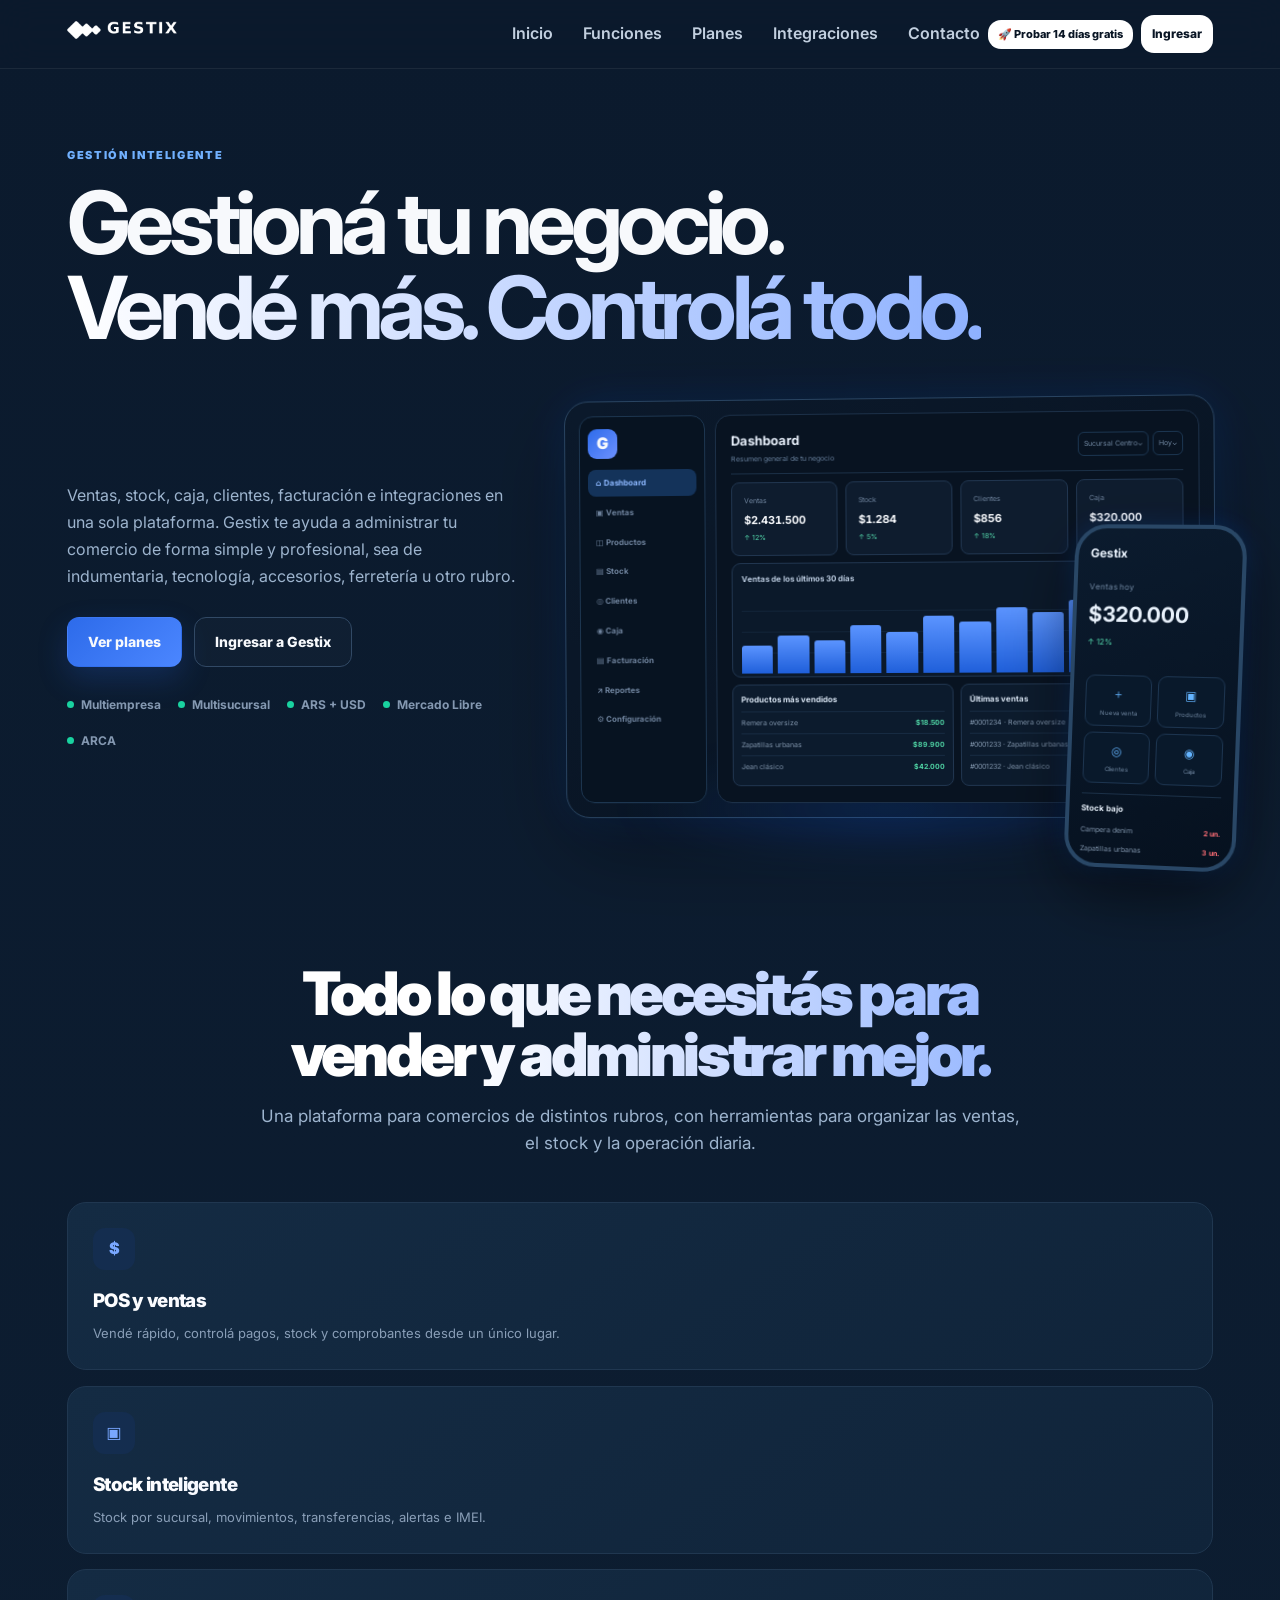
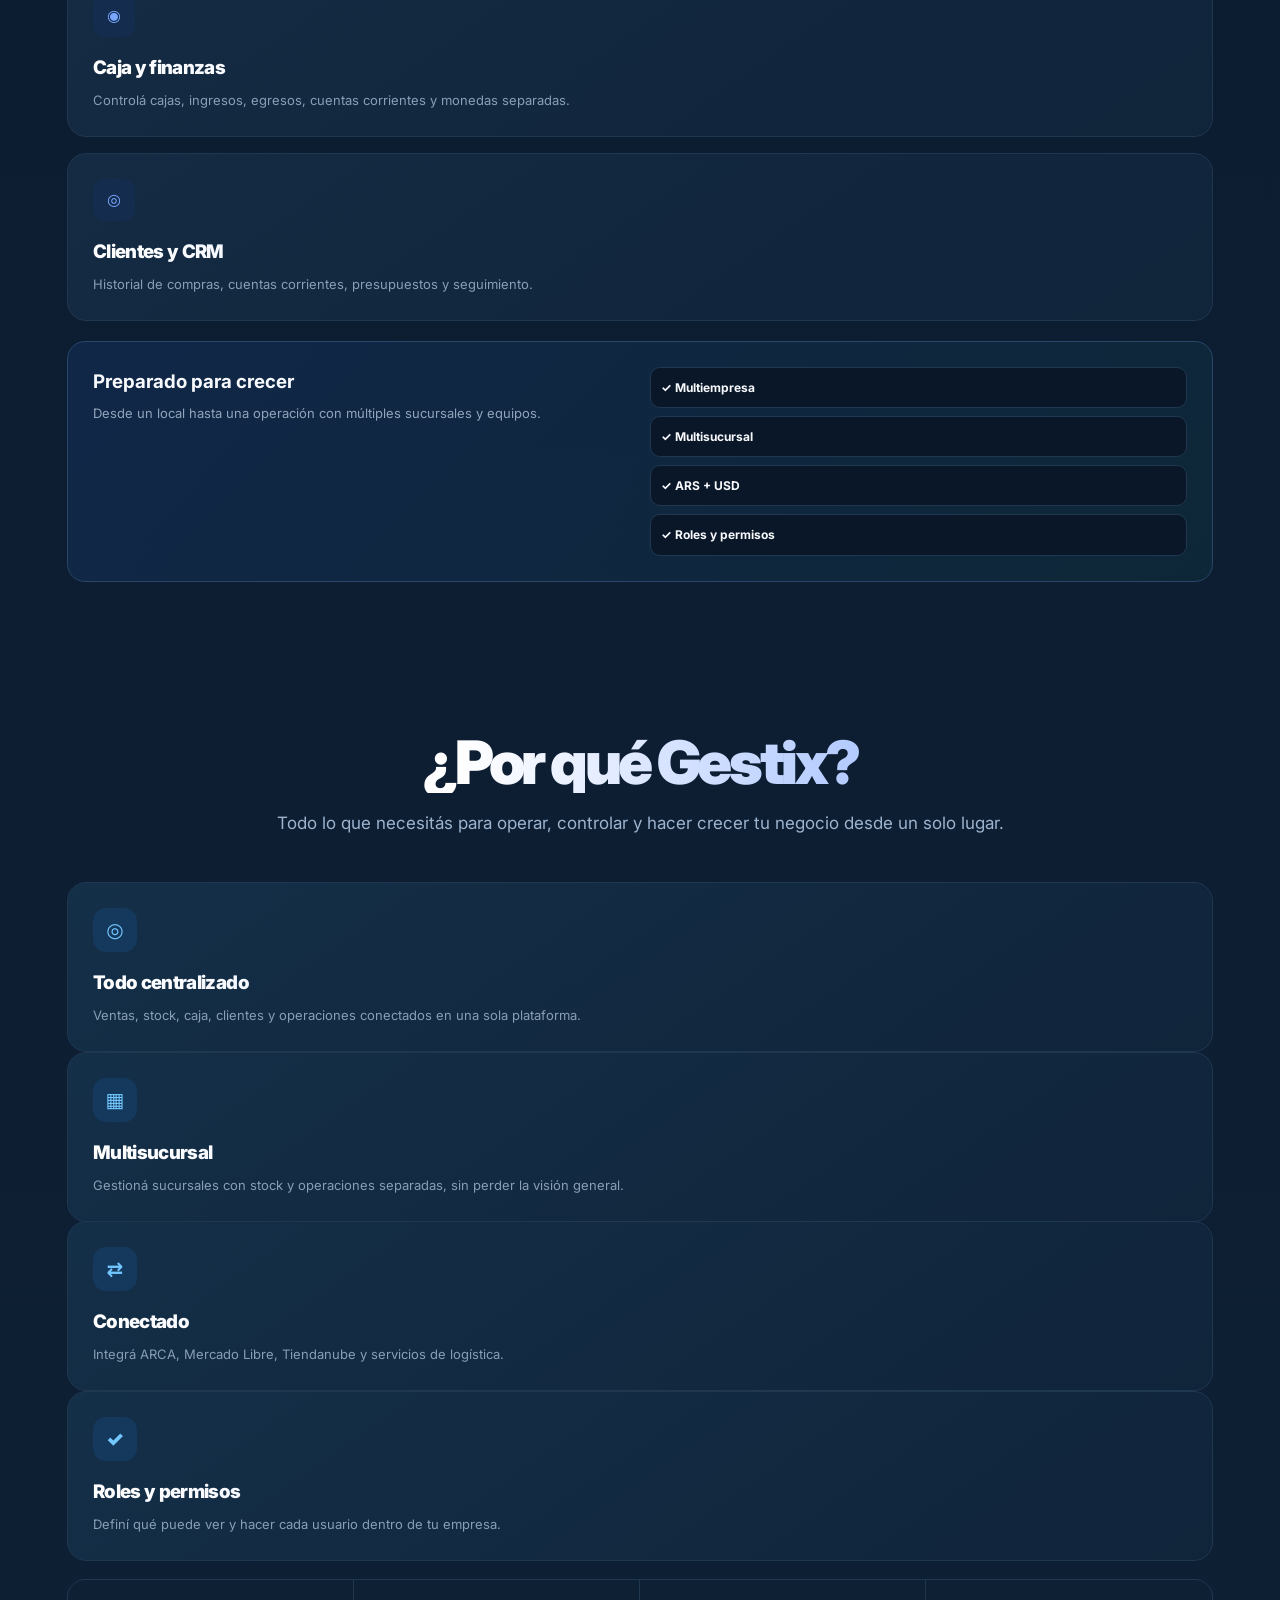
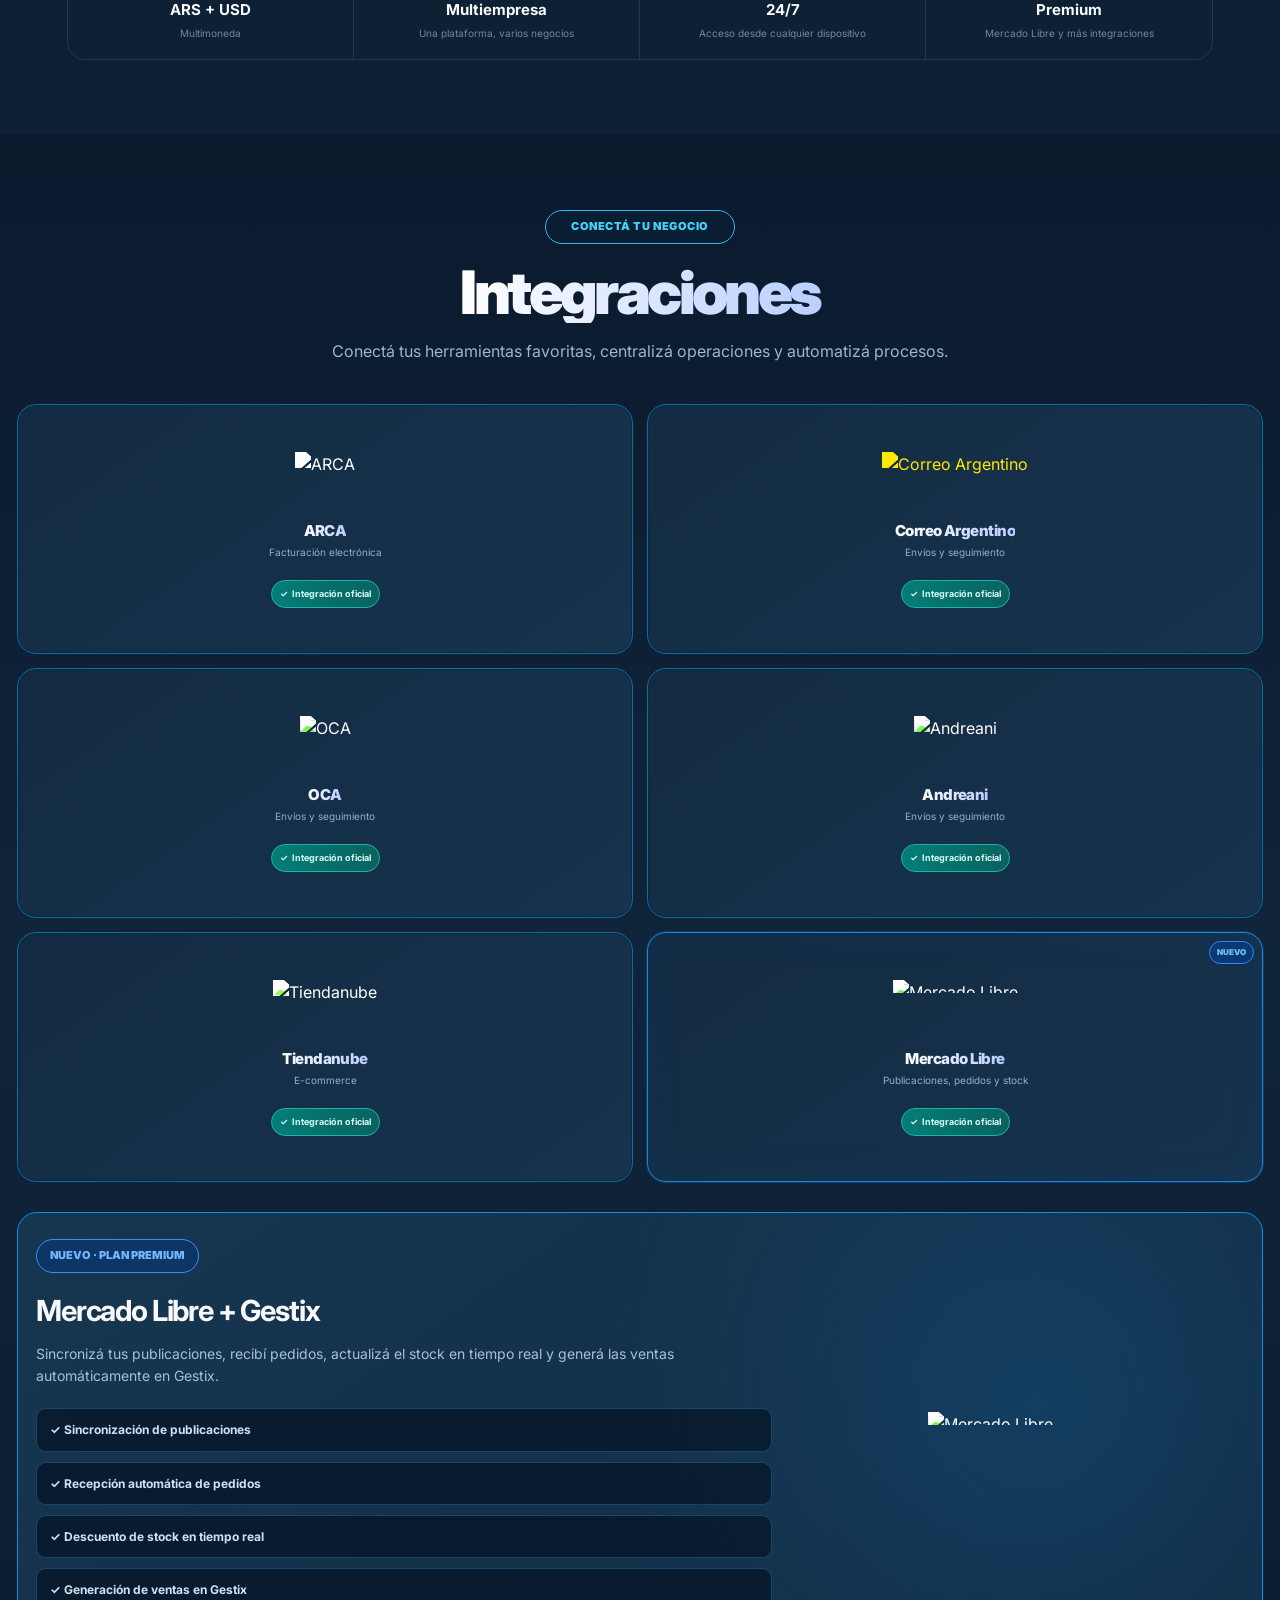
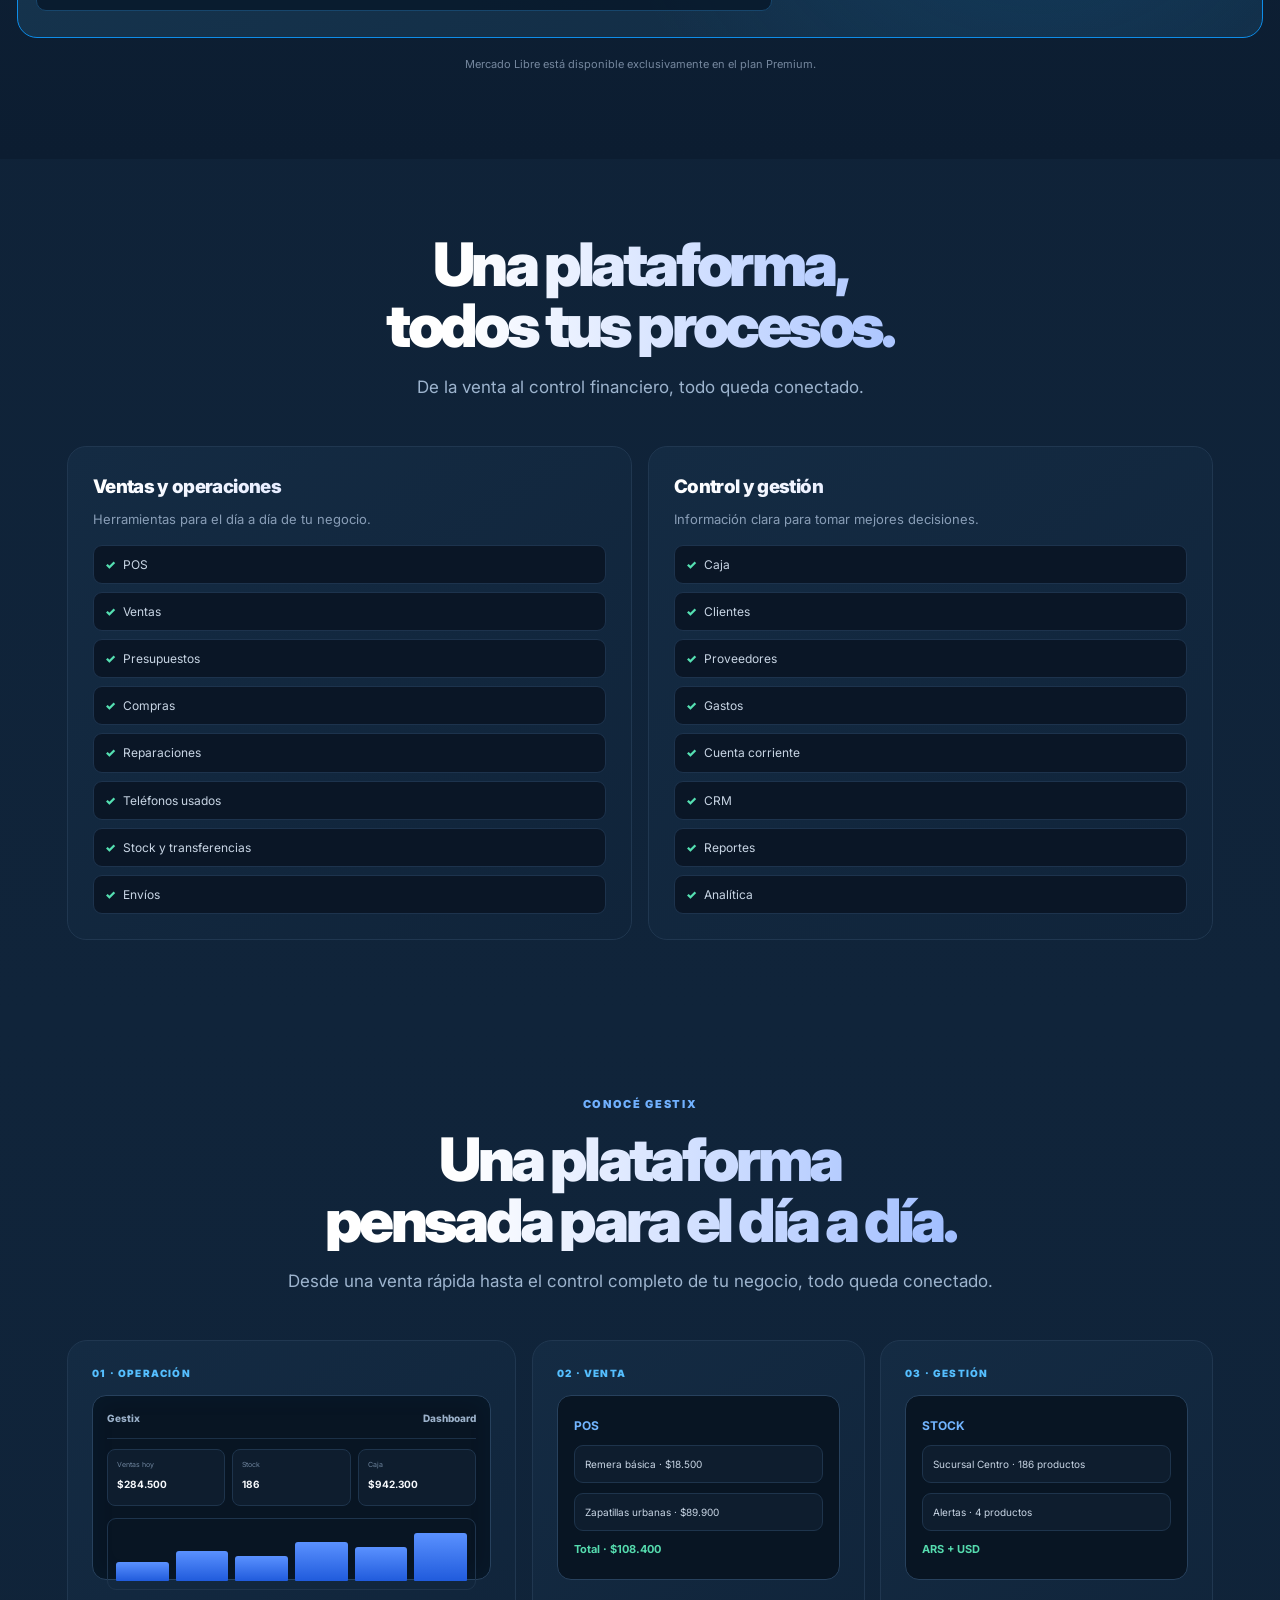
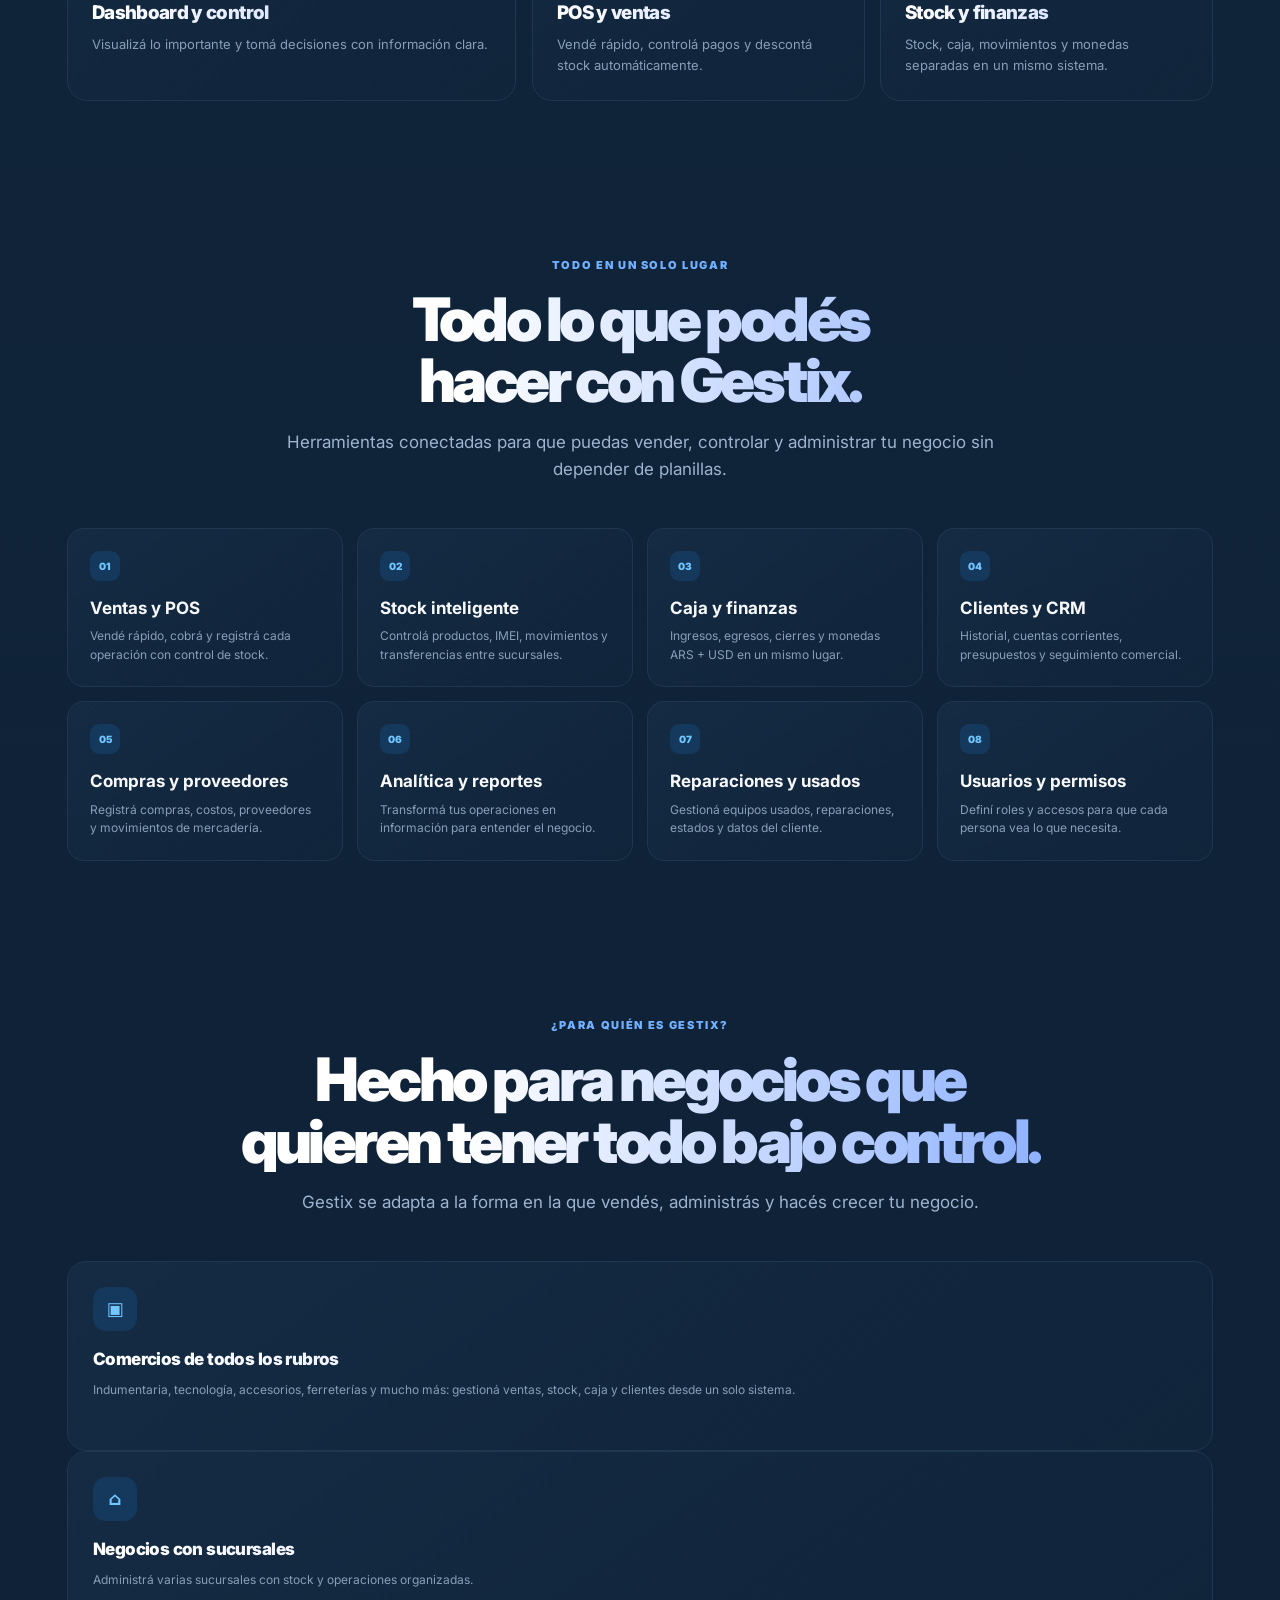
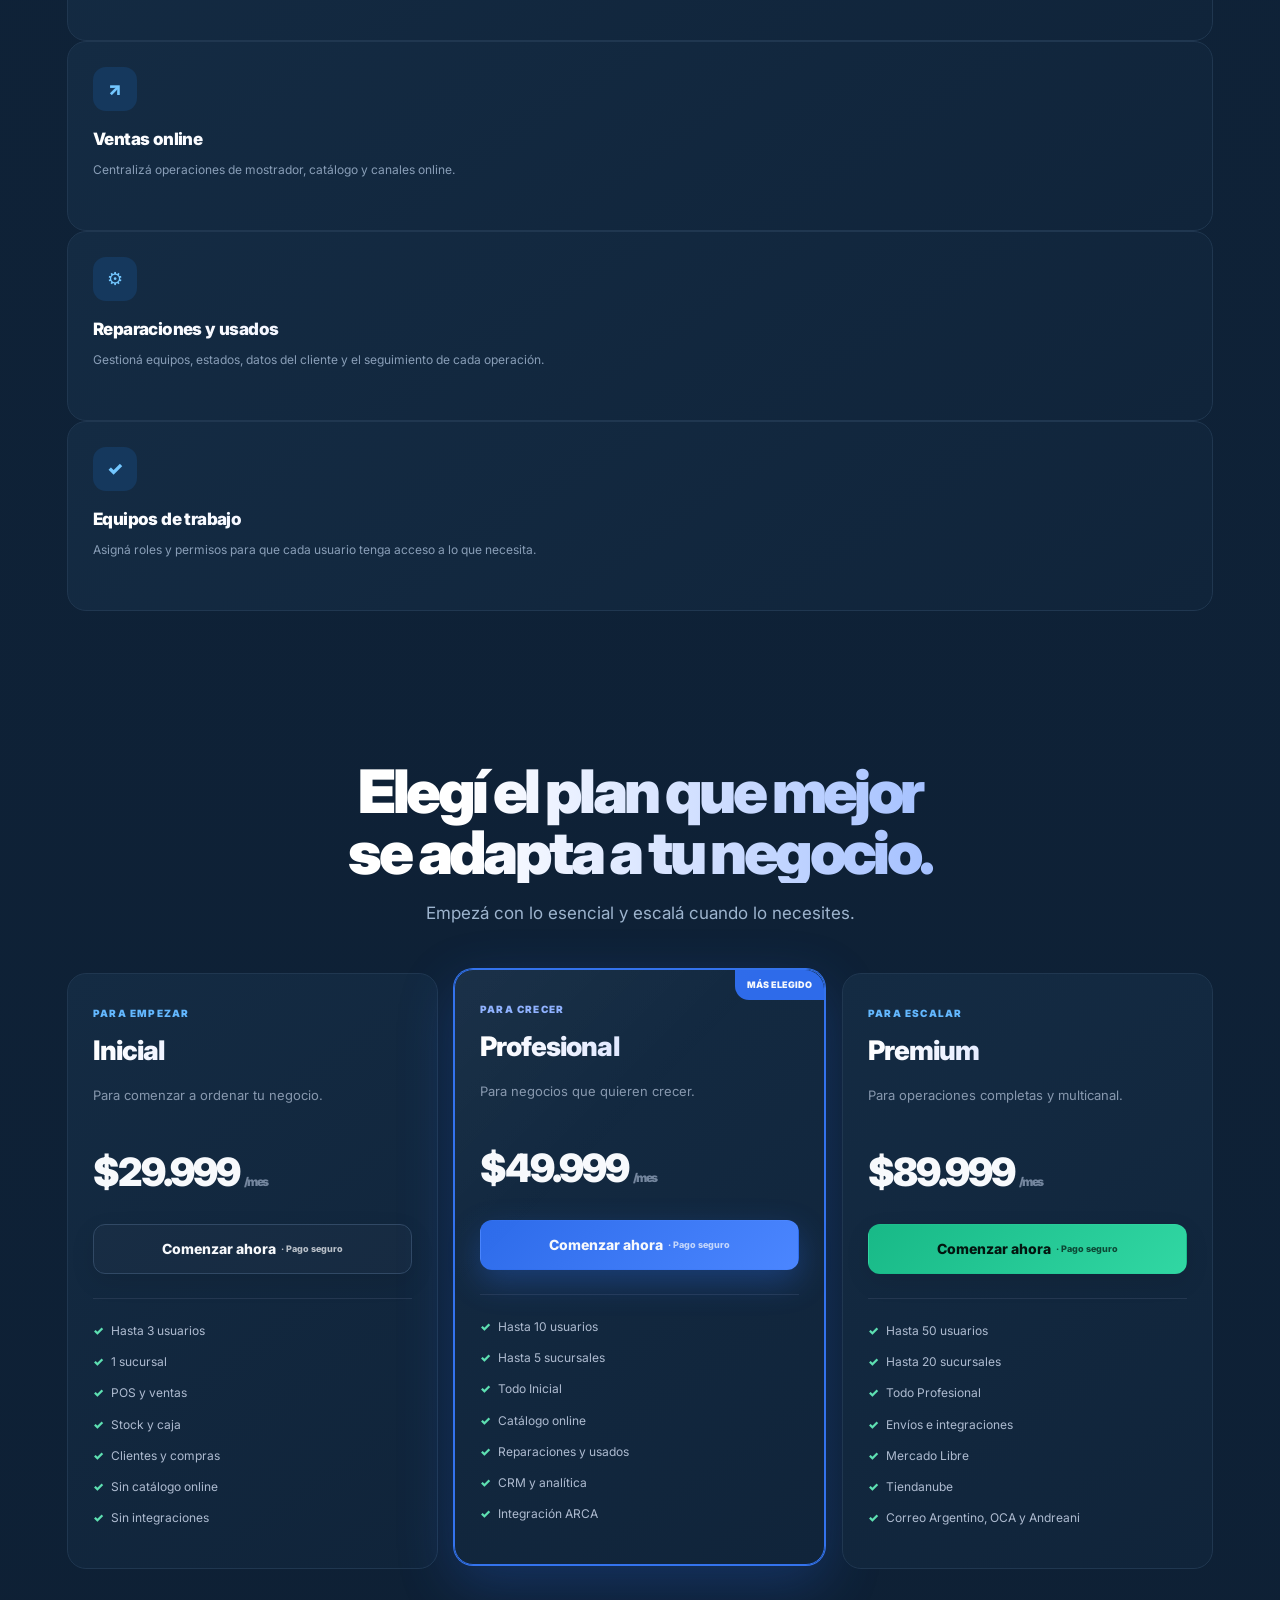
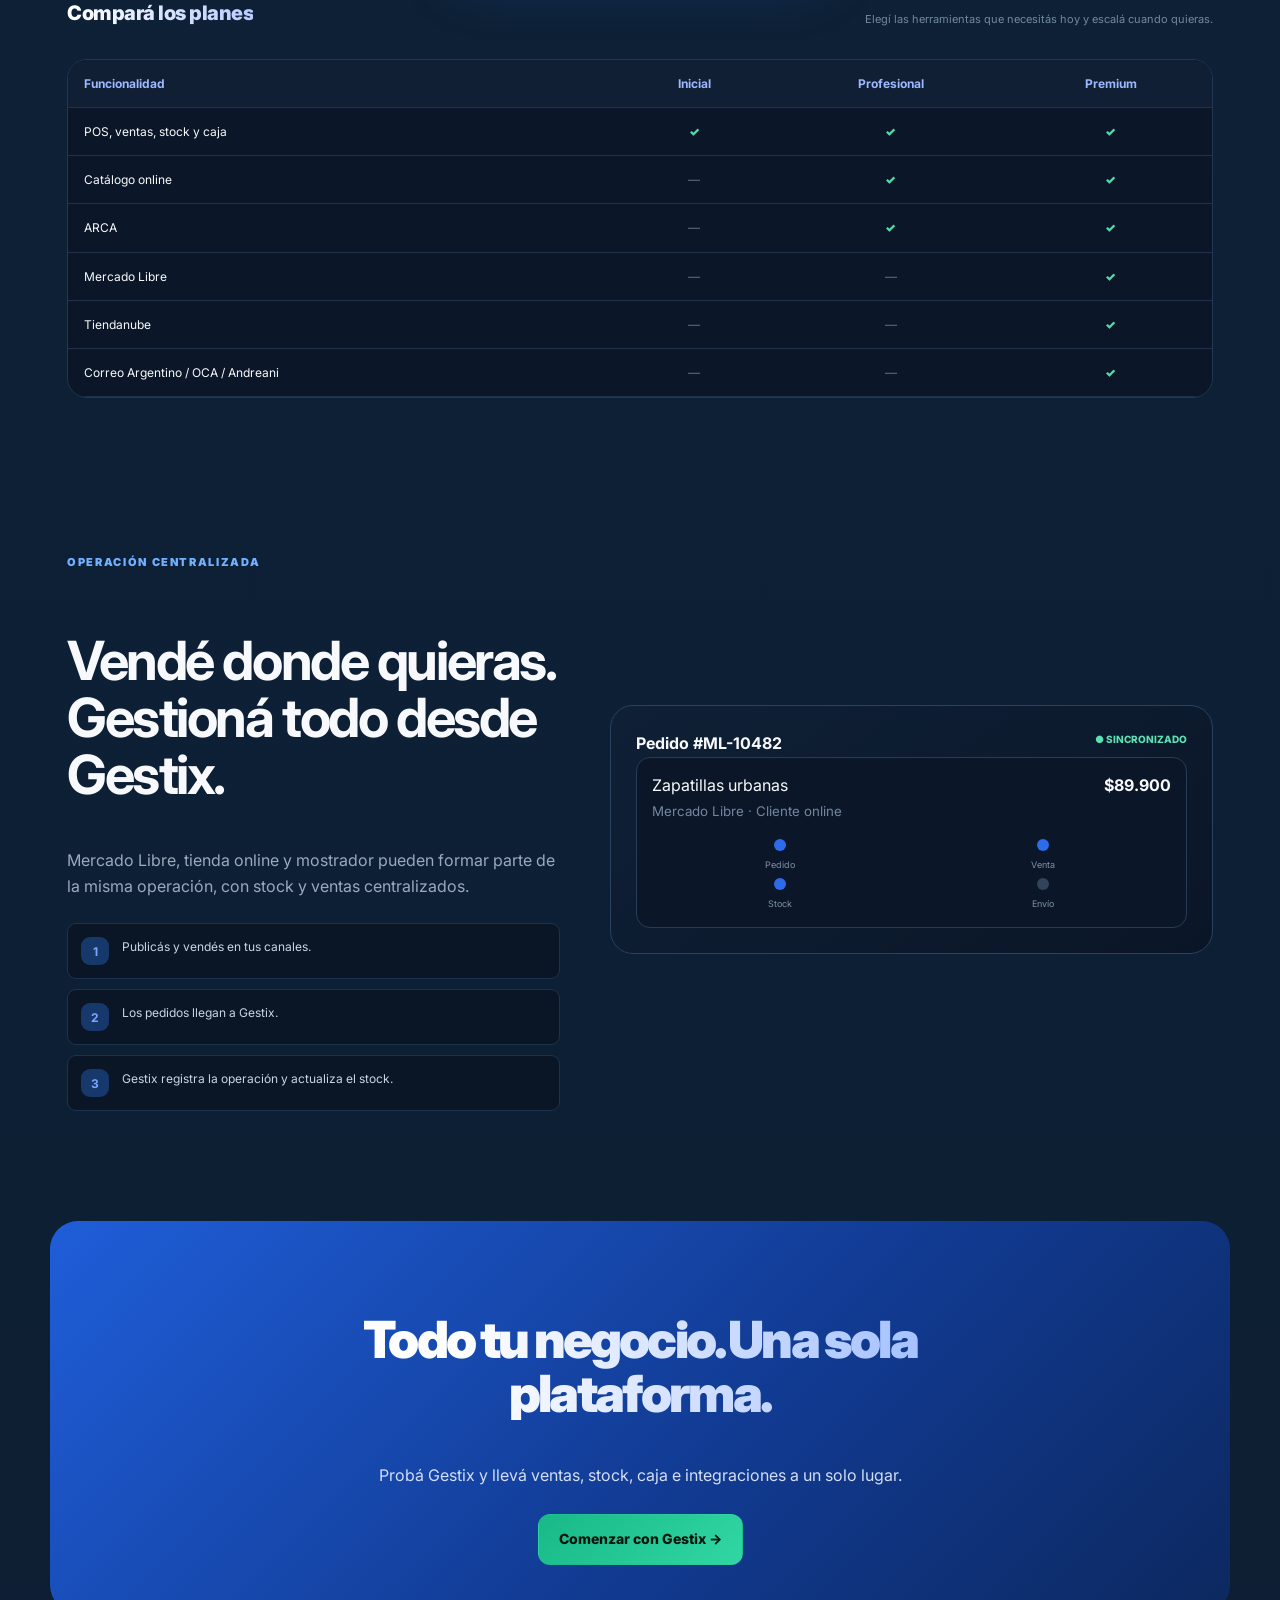
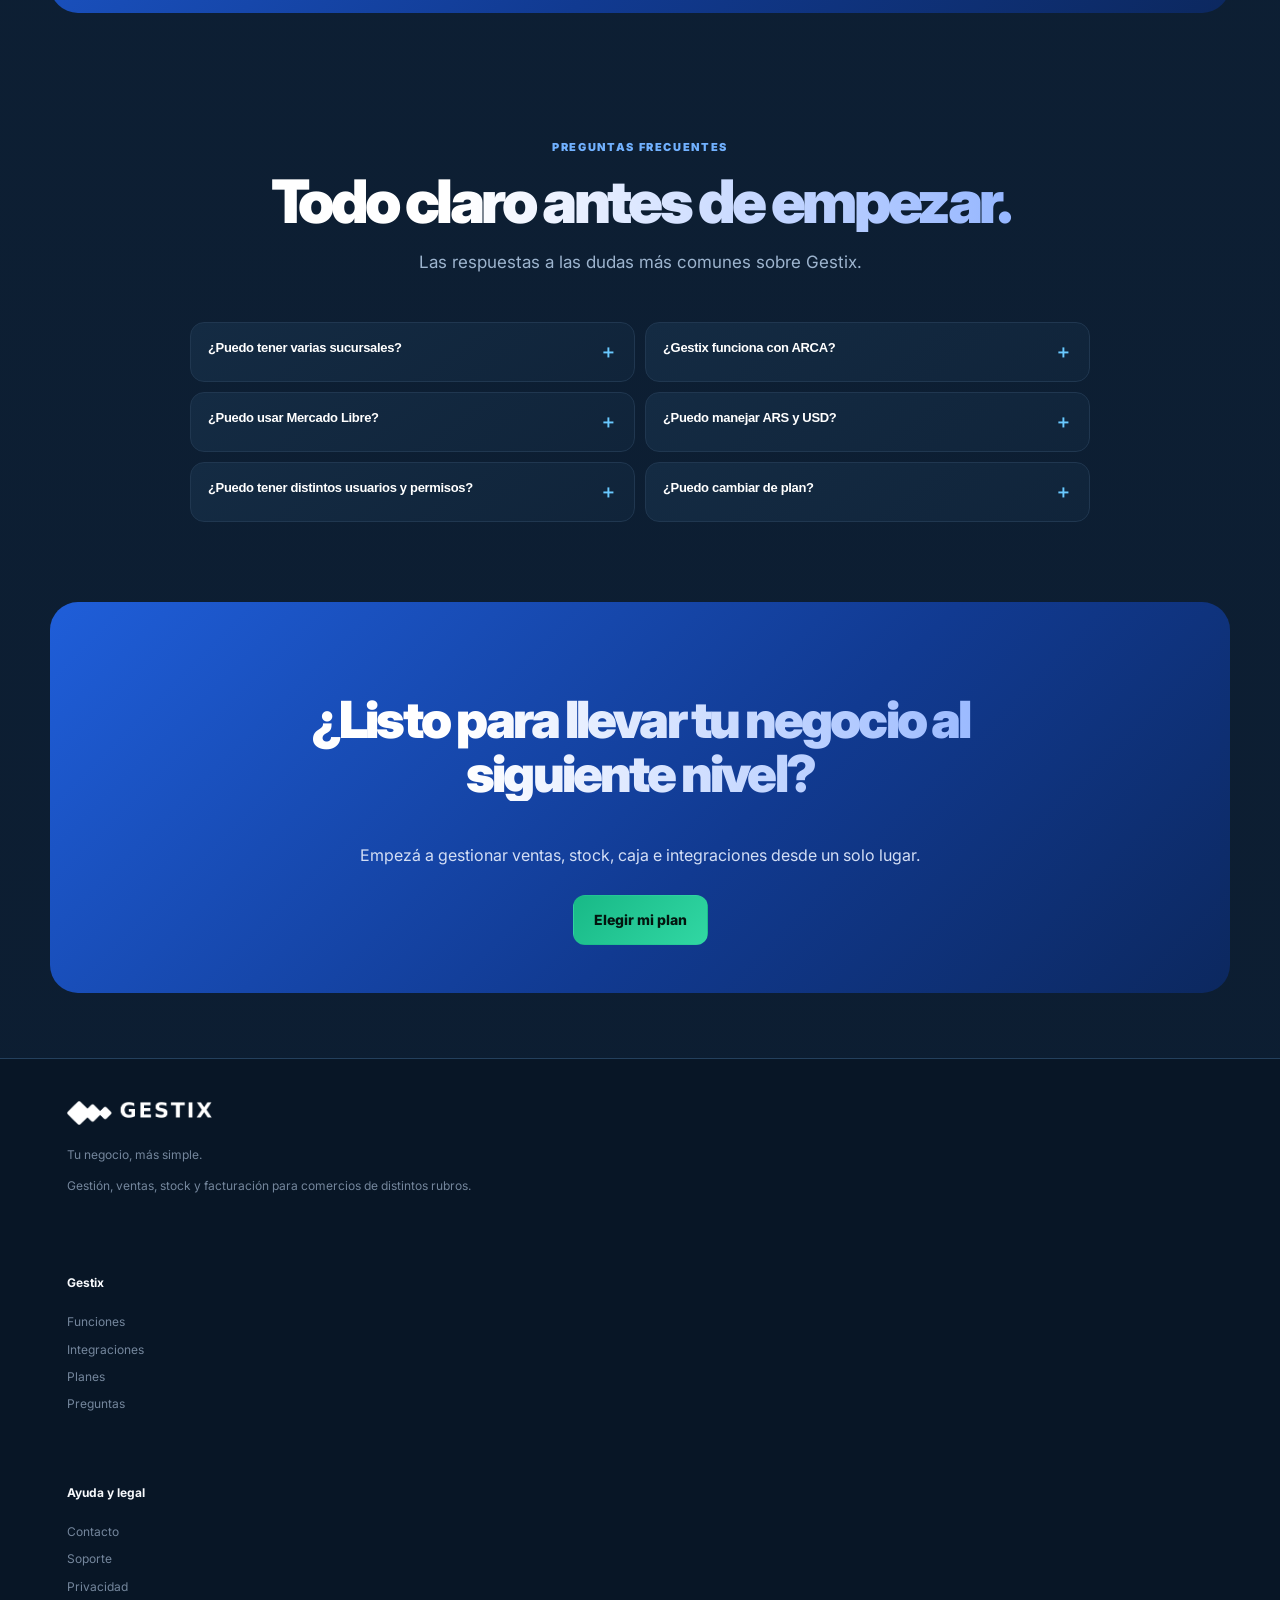
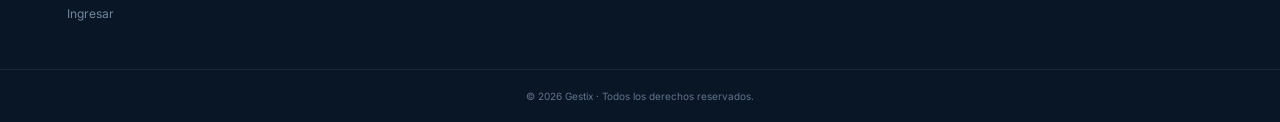
==== commit 4469dfdc: "Mostrar ejemplos de indumentaria y comercios variados en la web" ====
--- a/index.html
+++ b/index.html
@@ -1 +1 @@
-<!doctype html><html lang="es"><head><meta charset="utf-8"><meta name="viewport" content="width=device-width,initial-scale=1"><meta name="description" content="Gestix es un sistema de gestión para comercios de distintos rubros: ventas, POS, stock, caja, clientes, facturación, sucursales e integraciones."><meta name="robots" content="index,follow"><link rel="canonical" href="https://gestix.com.ar/"><meta property="og:type" content="website"><meta property="og:site_name" content="Gestix"><meta property="og:title" content="Gestix | Sistema de gestión para comercios"><meta property="og:description" content="Ventas, stock, caja, clientes, facturación e integraciones en una sola plataforma."><meta property="og:url" content="https://gestix.com.ar/"><meta property="og:image" content="https://gestix.com.ar/gestix-logo-horizontal-blanco.png"><meta name="twitter:card" content="summary"><meta name="twitter:title" content="Gestix | Sistema de gestión para comercios"><meta name="twitter:description" content="Ventas, stock, caja, clientes, facturación e integraciones en una sola plataforma."><meta name="twitter:image" content="https://gestix.com.ar/gestix-logo-horizontal-blanco.png"><meta name="theme-color" content="#06101d"><link rel="icon" type="image/png" href="gestix-app-icon.png"><link rel="apple-touch-icon" href="gestix-app-icon.png"><link rel="preconnect" href="https://fonts.googleapis.com"><link rel="preconnect" href="https://fonts.gstatic.com" crossorigin><link href="https://fonts.googleapis.com/css2?family=Inter:wght@400;500;600;700;800;900&display=swap" rel="stylesheet"><title>Gestix | Todo tu negocio, en un solo lugar</title><style>:root{--bg:#0b1a2d;--card:#0d2034;--line:#123b5b;--text:#f7f9fc;--muted:#9db4ce;--blue:#1688e4;--cyan:#22d4f2;--green:#19d2a0;--max:1180px}*{box-sizing:border-box}html{scroll-behavior:smooth}body{margin:0;background:linear-gradient(180deg,#0b1a2d,#10243a 45%,#0c1d31);color:var(--text);font-family:Inter,system-ui,sans-serif;line-height:1.6;overflow-x:hidden}a{color:inherit;text-decoration:none}.wrap{max-width:var(--max);margin:auto;padding:0 24px}header{position:sticky;top:0;z-index:50;background:#0b1a2de8;backdrop-filter:blur(18px);border-bottom:1px solid #ffffff12}.nav{height:78px;display:flex;align-items:center;gap:30px}.logo{width:142px}.navlinks{display:flex;gap:30px;margin-left:auto;color:#c2cfdf;font-size:16px;font-weight:600}.navlinks a:hover{color:#fff}.navbtn{padding:15px 28px;border-radius:13px;background:#fff;color:#091524;font-size:15px;font-weight:800}.menu{display:none;margin-left:4px;background:none;border:0;color:#fff;font-size:28px;cursor:pointer}.navlinks.show{display:flex}.section{padding:100px 0}.heading{text-align:center;max-width:820px;margin:0 auto 45px}.heading h2{font-size:clamp(36px,5vw,64px);line-height:1.06;letter-spacing:-.055em;margin:0 0 15px}.heading p{color:var(--muted);font-size:17px}.hero{padding:95px 0 80px}.hero-grid{display:grid;grid-template-columns:1fr 1fr;gap:55px;align-items:center}.eyebrow{display:inline-flex;color:#71b1ff;font-size:11px;font-weight:900;letter-spacing:.15em;margin-bottom:15px}.hero h1{font-size:clamp(45px,6vw,73px);line-height:1.02;letter-spacing:-.055em;margin:0 0 20px}.gradient{background:linear-gradient(90deg,#fff,#8eb1ff);-webkit-background-clip:text;background-clip:text;color:transparent}.hero p{font-size:18px;color:var(--muted);line-height:1.7}.actions{display:flex;gap:12px;flex-wrap:wrap;margin:28px 0}.btn{display:inline-flex;align-items:center;justify-content:center;padding:13px 20px;border-radius:12px;font-size:14px;font-weight:800;border:1px solid transparent}.primary{background:linear-gradient(135deg,#2d6bea,#4b86ff)}.ghost{border-color:#314965;background:#ffffff05}.green{background:linear-gradient(135deg,#18b987,#31d7a3);color:#03150f}.proof{display:flex;gap:17px;flex-wrap:wrap;color:#8498b1;font-size:12px;font-weight:700}.proof span{display:flex;align-items:center;gap:7px}.proof i{width:7px;height:7px;border-radius:50%;background:var(--green)}.screen{background:#0a1727;border:1px solid #294461;border-radius:24px;padding:12px}.screenbody{background:#081321;border:1px solid #1c3048;border-radius:15px;padding:18px}.metrics{display:grid;grid-template-columns:repeat(3,1fr);gap:9px}.metric{padding:15px;border:1px solid #213650;border-radius:12px;background:#0e1c2e}.metric small{display:block;color:#70859f;font-size:9px}.metric strong{font-size:15px}.metric em{display:block;color:#55dbae;font-size:8px;font-style:normal}.fakechart{height:140px;margin-top:10px;border:1px solid #213650;border-radius:12px;background:linear-gradient(180deg,#0e1c2e,#0a1727);padding:18px;display:flex;align-items:end;gap:10px}.fakechart i{flex:1;background:linear-gradient(#5a91ff,#205bdc);border-radius:5px 5px 1px 1px}.strip{border-block:1px solid #ffffff14;background:#0d2034}.strip-grid{display:grid;grid-template-columns:repeat(4,1fr);padding:20px 0}.strip-item{text-align:center;border-right:1px solid #213149}.strip-item:last-child{border:0}.strip-item strong{display:block;font-size:19px}.strip-item span{color:#71839a;font-size:11px}.feature-grid,.plans,.modules{display:grid;gap:16px}.feature-grid{grid-template-columns:repeat(4,1fr)}.feature,.module,.plan{padding:25px;border:1px solid #203750;border-radius:19px;background:linear-gradient(145deg,#142b43,#10243a)}.ico{width:42px;height:42px;border-radius:12px;background:#142d4f;color:#79a7ff;display:grid;place-items:center;font-weight:900;margin-bottom:16px}.feature h3,.module h3{margin:0 0 7px}.feature p,.module>p{margin:0;color:#899eb7;font-size:13px}.billing{margin-top:20px;padding:25px;border:1px solid #2a4668;border-radius:18px;background:linear-gradient(135deg,#2d6bea1f,#19d2a00d);display:grid;grid-template-columns:1fr 1fr;gap:20px}.billing h3{margin:0 0 6px}.billing p{margin:0;color:#91a4bb;font-size:13px}.billing-list{display:grid;grid-template-columns:1fr 1fr;gap:8px}.billing-list span{padding:10px;border:1px solid #203750;border-radius:10px;background:#0a1728;font-size:12px;font-weight:700}.integrations{background:linear-gradient(180deg,#0b1a2d,#10243a 50%,#0c1d31);position:relative;overflow:hidden}.integrations>.wrap{max-width:1740px;padding:0 46px}.integrations .heading{margin-bottom:40px}.integrations .heading:before{content:"CONECTÁ TU NEGOCIO";display:inline-flex;align-items:center;justify-content:center;padding:7px 25px;border:1px solid #28bdf2;border-radius:999px;color:#42d1f7;font-size:11px;font-weight:900;letter-spacing:.05em;margin-bottom:18px;background:#0a274044}.integrations .heading h2{background:linear-gradient(90deg,#fff 0%,#fff 36%,#22d4f2 78%);-webkit-background-clip:text;background-clip:text;color:transparent}.integrations .heading p{font-size:18px;line-height:1.55}.integration-grid{display:grid;grid-template-columns:repeat(3,minmax(0,1fr));gap:22px}.integration-brand-card{position:relative;min-width:0;min-height:370px;padding:24px 20px 24px;border:1px solid #0c6ca4;background:linear-gradient(145deg,#122b42,#17334d);border-radius:19px;display:flex;flex-direction:column;align-items:center;text-align:center;box-shadow:inset 0 0 0 1px #0b2941;transition:.2s;overflow:hidden}.integration-brand-card:hover{transform:translateY(-4px);border-color:#28bdf2;box-shadow:0 16px 45px #00111f66}.brandmark{width:100%;height:150px;margin-bottom:18px;display:flex;align-items:center;justify-content:center;position:relative;overflow:hidden}.brandmark img{position:relative;z-index:1;display:block;width:auto!important;height:auto!important;max-width:82%!important;max-height:82px!important;object-fit:contain!important;background:transparent!important;padding:0!important;border:0!important;border-radius:0!important;box-shadow:none!important;filter:brightness(1.45) contrast(1.12) saturate(1.08)!important;mix-blend-mode:normal!important}.integration-brand-card:nth-child(1) .brandmark img{max-width:86%!important;max-height:52px!important;filter:brightness(0) invert(1)!important}.integration-brand-card:nth-child(2) .brandmark img{max-width:84%!important;max-height:72px!important;filter:brightness(0) saturate(100%) invert(77%) sepia(99%) saturate(1180%) hue-rotate(358deg) brightness(101%) contrast(101%)!important}.integration-brand-card:nth-child(3) .brandmark img{max-width:82%!important;max-height:60px!important}.integration-brand-card:nth-child(4) .brandmark img{max-width:94%!important;max-height:84px!important}.integration-brand-card:nth-child(5) .brandmark img{max-width:84%!important;max-height:60px!important;filter:brightness(1.7) contrast(1.14) saturate(1.1)!important}.integration-brand-card:nth-child(6) .brandmark img{max-width:82%!important;max-height:90px!important;clip-path:inset(0 0 50% 0)!important}.integration-brand-card:nth-child(6) .brandmark:after{content:"";display:block;position:absolute;left:50%;top:50%;transform:translate(-50%,-50%);width:82%;height:90px;background:url("https://i.logos-download.com/114454/32896-717400b83dd96e5d61a4044b82a43deb.svg/Mercado_Libre_Logo_2021.svg?dl=") center/contain no-repeat;filter:brightness(0) invert(1);clip-path:inset(50% 0 0 0)}.integration-brand-card h3{font-size:22px;margin:0 0 3px}.integration-brand-card small{font-size:14px;color:#8fb0cf;min-height:22px}.official-badge{display:inline-flex;align-items:center;justify-content:center;margin-top:17px;padding:8px 17px;border-radius:999px;background:linear-gradient(90deg,#057d77,#0b625f);color:#d8fff6;font-size:12px;font-weight:700;border:1px solid #13b7a8}.new-badge{position:absolute;right:13px;top:13px;padding:6px 11px;border:1px solid #268cff;border-radius:999px;background:#0a3974;color:#73c3ff;font-size:10px;font-weight:900}.ml-integration{border-color:#1688e4;box-shadow:0 0 0 1px #123b60,inset 0 0 35px #0c4c8d22}.ml-card{margin-top:30px;padding:38px;border:1px solid #0e8de9;border-radius:20px;background:radial-gradient(circle at 82% 45%,#1269a544,transparent 42%),linear-gradient(145deg,#163650,#122b43);display:grid;grid-template-columns:1.25fr .75fr;gap:30px;align-items:center;min-height:350px}.ml-badge{display:inline-flex;padding:7px 13px;border-radius:999px;background:#0d3565;border:1px solid #398dff;color:#72b5ff;font-size:11px;font-weight:900;margin-bottom:15px}.ml-card h3{font-size:clamp(30px,3vw,42px);letter-spacing:-.04em;margin:0 0 9px}.ml-card p{margin:0;color:#a7c0db;font-size:16px;line-height:1.55}.ml-visual{position:relative;min-height:190px;display:flex;align-items:center;justify-content:center}.ml-visual img{position:relative;z-index:1;width:430px!important;max-width:100%!important;height:auto!important;max-height:220px!important;clip-path:inset(0 0 50% 0)!important}.ml-visual:after{content:"";display:block;position:absolute;z-index:2;left:50%;top:50%;transform:translate(-50%,-50%);width:430px;height:220px;background:url("https://i.logos-download.com/114454/32896-717400b83dd96e5d61a4044b82a43deb.svg/Mercado_Libre_Logo_2021.svg?dl=") center/contain no-repeat;filter:brightness(0) invert(1);clip-path:inset(50% 0 0 0)}.ml-list{display:grid;grid-template-columns:repeat(2,1fr);gap:10px;margin-top:22px}.ml-list span{padding:11px 13px;border-radius:10px;background:#071729cc;border:1px solid #17466c;font-size:12px;font-weight:700;color:#d0e0f0}.modules{grid-template-columns:1fr 1fr}.module ul{list-style:none;margin:15px 0 0;padding:0;display:grid;grid-template-columns:1fr 1fr;gap:8px}.module li,.step{padding:9px 11px;border:1px solid #1d334d;border-radius:9px;background:#0a1626;color:#c8d5e4;font-size:12px}.module li:before{content:"✓";color:#55e0b2;font-weight:900;margin-right:7px}.plans{grid-template-columns:repeat(3,1fr)}.plan{position:relative}.plan.featured{border-color:#3473ed;box-shadow:0 20px 60px #2d6bea24}.badge{position:absolute;top:0;right:0;border-radius:0 19px 0 14px;background:#2e6bea;padding:8px 12px;font-size:9px;font-weight:900}.plan h3{font-size:27px;margin:0}.plan>p{color:#8798ae;font-size:13px;min-height:42px}.price{font-size:39px;font-weight:900;letter-spacing:-.05em;margin:14px 0 20px}.price small{font-size:12px;color:#74869e}.plan .btn{width:100%}.divider{height:1px;background:#253851;margin:22px 0 16px}.plan ul{list-style:none;padding:0;margin:10px 0}.plan li{color:#aebbd0;font-size:12px;padding:6px 0}.plan li:before{content:"✓";color:#5ee0b2;font-weight:900;margin-right:7px}.compare{margin-top:30px;border:1px solid #233752;border-radius:20px;overflow:auto}.compare table{border-collapse:collapse;width:100%;min-width:780px;background:#0b1728}.compare th,.compare td{padding:14px 16px;border-bottom:1px solid #203149;text-align:center;font-size:12px}.compare th:first-child,.compare td:first-child{text-align:left}.compare th{background:#101f34;color:#9eb8ff}.yes{color:#55dbae;font-weight:900}.no{color:#5f7188}.logistics{display:grid;grid-template-columns:.9fr 1.1fr;gap:50px;align-items:center}.logistics h2{font-size:clamp(36px,4.5vw,54px);line-height:1.06;letter-spacing:-.045em}.logistics p{color:#9aaabd}.steps{display:grid;gap:10px;margin-top:24px}.step{display:flex;gap:13px;padding:13px}.step b{width:28px;height:28px;border-radius:9px;background:#17386a;color:#7fa6ff;display:grid;place-items:center}.flow{padding:25px;border-radius:23px;border:1px solid #29425f;background:linear-gradient(145deg,#0f2036,#0a1627)}.flow-top,.orderhead{display:flex;justify-content:space-between}.status{color:#5ee0b2;font-size:10px;font-weight:800}.order{padding:15px;border:1px solid #263c57;border-radius:14px;background:#0b1728}.timeline{display:grid;grid-template-columns:repeat(4,1fr);gap:6px;margin-top:15px}.timeline div{text-align:center;font-size:9px;color:#7f91a8}.timeline i{display:block;width:12px;height:12px;border-radius:50%;background:#2c6bea;margin:0 auto 7px}.timeline .pending i{background:#31445c}.cta{margin:35px auto 100px;padding:65px 35px;text-align:center;border-radius:28px;background:linear-gradient(135deg,#1f5ed9,#113a91 58%,#0c285f)}.cta h2{font-size:clamp(35px,4vw,53px);line-height:1.06}.cta p{color:#d3def5;max-width:650px;margin:0 auto 26px}.faq{max-width:850px;margin:auto;padding-bottom:100px}.faq article{border-bottom:1px solid #263a54}.faq button{width:100%;background:none;border:0;color:#fff;padding:20px 0;text-align:left;display:flex;justify-content:space-between;cursor:pointer;font-weight:800}.faq p{display:none;color:#8f9fb4;font-size:13px}.faq article.open p{display:block}footer{border-top:1px solid #24405d;background:#081626}.foot{display:grid;grid-template-columns:2fr 1fr 1fr;gap:50px;padding:55px 24px}.foot img{width:145px}.foot p,.foot a{color:#74869c;font-size:12px}.foot h4{font-size:12px}.foot a{display:block;padding:4px 0}.bottom{border-top:1px solid #17283d;text-align:center;color:#62738a;padding:18px;font-size:10px}@media(max-width:1000px){.hero-grid,.logistics{grid-template-columns:1fr}.feature-grid{grid-template-columns:repeat(2,1fr)}.integration-grid{grid-template-columns:repeat(2,minmax(0,1fr))}.plans,.modules{grid-template-columns:1fr}.navlinks{display:none}.navlinks.show{display:flex;position:absolute;top:78px;left:0;right:0;margin:0;padding:18px 24px;flex-direction:column;gap:16px;background:#0b1a2df8;border-bottom:1px solid #ffffff12}.navbtn{margin-left:auto}.menu{display:block}.ml-card{grid-template-columns:1fr}.ml-visual{order:-1}.billing{grid-template-columns:1fr}.integrations>.wrap{padding:0 28px}.integration-brand-card{min-height:330px}.brandmark{height:135px}}@media(max-width:620px){.audience-grid{grid-template-columns:1fr}.audience-card{min-height:0;padding:21px}.compare-title{display:block;margin-top:25px}.compare-title span{display:block;margin-top:4px}.plans{gap:14px}.plan{padding:22px}.plan .btn{min-height:50px;font-size:14px}.faq-section{padding-top:35px}.faq-grid{grid-template-columns:1fr!important}.faq-grid button{min-height:54px}.cta .btn{min-height:50px;width:100%}.navbtn{min-height:44px;display:inline-flex;align-items:center}.navlinks a{min-height:44px;display:flex;align-items:center}}.wrap{padding:0 17px}.nav{height:68px;gap:8px}.logo{width:110px;flex:0 0 auto}.trial-btn{white-space:nowrap;padding:9px 10px;font-size:11px;line-height:1;flex:0 0 auto}.navbtn:not(.trial-btn){padding:9px 11px;font-size:12px;white-space:nowrap;flex:0 0 auto}.hero{padding:50px 0 55px}.hero h1{font-size:43px}.hero p{font-size:16px}.strip-grid{grid-template-columns:1fr 1fr}.section{padding:75px 0}.feature-grid{grid-template-columns:1fr}.integrations .heading h2{font-size:42px}.integrations .heading p{font-size:16px}.integrations>.wrap{padding:0 17px}.integration-grid{grid-template-columns:repeat(2,minmax(0,1fr));gap:14px}.integration-brand-card{min-height:250px;padding:16px 7px 15px}.integration-brand-card .brandmark{height:88px;margin-bottom:10px}.integration-brand-card .brandmark img{max-width:88%!important;max-height:55px!important}.integration-brand-card:nth-child(1) .brandmark img{max-width:92%!important;max-height:36px!important}.integration-brand-card:nth-child(2) .brandmark img{max-width:90%!important;max-height:52px!important}.integration-brand-card:nth-child(3) .brandmark img{max-width:88%!important;max-height:45px!important}.integration-brand-card:nth-child(4) .brandmark img{max-width:94%!important;max-height:62px!important}.integration-brand-card:nth-child(5) .brandmark img{max-width:90%!important;max-height:45px!important}.integration-brand-card:nth-child(6) .brandmark img{max-width:88%!important;max-height:68px!important}.integration-brand-card h3{font-size:15px}.integration-brand-card small{font-size:10px;text-align:center;line-height:1.35}.official-badge{font-size:9px;padding:6px 8px;margin-top:12px}.new-badge{font-size:8px;padding:4px 7px;right:8px;top:8px}.ml-card{padding:26px 18px;min-height:0}.ml-card h3{font-size:29px}.ml-card p{font-size:14px}.ml-list{grid-template-columns:1fr}.ml-visual{min-height:120px;position:relative;display:flex;flex-direction:column;align-items:center;justify-content:center}.ml-visual img{width:220px!important;max-height:95px!important;padding:11px 15px!important;filter:brightness(1.7) contrast(1.14) saturate(1.1)!important;clip-path:inset(0 0 50% 0)!important}.ml-visual:after{content:"";display:block;position:absolute;left:50%;top:50%;transform:translate(-50%,-50%);width:220px;height:95px;background:url("https://i.logos-download.com/114454/32896-717400b83dd96e5d61a4044b82a43deb.svg/Mercado_Libre_Logo_2021.svg?dl=") center/contain no-repeat;filter:brightness(0) invert(1);clip-path:inset(50% 0 0 0)}.billing-list,.module ul{grid-template-columns:1fr}.timeline{grid-template-columns:1fr 1fr}.cta{margin-bottom:65px;padding:48px 22px}.foot{grid-template-columns:1fr;padding:42px 17px}}.why-grid{display:grid;grid-template-columns:repeat(4,1fr);gap:16px}.why-card{padding:25px;border:1px solid #203750;border-radius:19px;background:linear-gradient(145deg,#142f48,#10243a);transition:.2s}.why-card:hover{transform:translateY(-4px);border-color:#28bdf2;box-shadow:0 14px 35px #00111f55}.why-icon{width:44px;height:44px;border-radius:13px;background:#15385d;color:#73c7ff;display:grid;place-items:center;font-size:20px;font-weight:900;margin-bottom:16px}.why-card h3{margin:0 0 7px}.why-card p{margin:0;color:#899eb7;font-size:13px}.trust-row{margin-top:18px;display:grid;grid-template-columns:repeat(4,1fr);border:1px solid #203750;border-radius:18px;overflow:hidden;background:#0d2034}.trust-row div{padding:18px;border-right:1px solid #203750;text-align:center}.trust-row div:last-child{border:0}.trust-row strong{display:block;font-size:15px}.trust-row span{display:block;color:#7188a2;font-size:10px;margin-top:3px}.tour-grid{display:grid;grid-template-columns:1.35fr 1fr 1fr;gap:16px}.tour-card{padding:24px;border:1px solid #203750;border-radius:20px;background:linear-gradient(145deg,#142b43,#10243a);transition:.2s}.tour-card:hover{transform:translateY(-4px);border-color:#28bdf2;box-shadow:0 16px 40px #00111f55}.tour-label{color:#55bfff;font-size:10px;font-weight:900;letter-spacing:.12em;margin-bottom:14px}.tour-card h3{margin:18px 0 6px}.tour-card p{margin:0;color:#899eb7;font-size:13px}.tour-ui{height:185px;padding:14px;border:1px solid #27415d;border-radius:14px;background:#081523;box-shadow:inset 0 0 25px #0b5c9b12}.tour-ui-top{display:flex;justify-content:space-between;color:#9bb1ca;font-size:10px;font-weight:800;padding-bottom:12px;border-bottom:1px solid #1b3047}.tour-metrics{display:grid;grid-template-columns:repeat(3,1fr);gap:7px;margin-top:10px}.tour-metrics span{padding:9px;border:1px solid #1e344c;border-radius:8px;background:#0e1d2e}.tour-metrics small{display:block;color:#6e849d;font-size:7px}.tour-metrics b{font-size:10px}.tour-bars{height:72px;display:flex;align-items:end;gap:7px;margin-top:12px;padding:8px;border:1px solid #1e344c;border-radius:9px}.tour-bars i{flex:1;background:linear-gradient(#5a91ff,#205bdc);border-radius:3px 3px 1px 1px}.mini-ui{min-height:185px;padding:16px;border:1px solid #27415d;border-radius:14px;background:#081523;display:grid;align-content:center;gap:10px}.mini-ui b{color:#72b5ff;font-size:12px}.mini-ui span{padding:10px;border:1px solid #1e344c;border-radius:9px;color:#c8d5e4;background:#0e1d2e;font-size:10px}.mini-ui strong{color:#55dbae;font-size:11px}.integration-brand-card,.plan,.feature,.module{transition:.2s}.integration-brand-card:hover{transform:translateY(-5px) scale(1.005)}.plan.featured{box-shadow:0 0 0 1px #3473ed,0 20px 65px #2d6bea30}.plan.featured:after{content:"";position:absolute;inset:0;border-radius:19px;pointer-events:none;background:linear-gradient(135deg,#ffffff08,transparent 35%)}.plan .btn{transition:.2s}.plan .btn:hover{transform:translateY(-2px);filter:brightness(1.08)}@media(max-width:1000px){.why-grid{grid-template-columns:repeat(2,1fr)}.trust-row{grid-template-columns:repeat(2,1fr)}.trust-row div:nth-child(2){border-right:0}.trust-row div:nth-child(-n+2){border-bottom:1px solid #203750}.tour-grid{grid-template-columns:1fr 1fr}.tour-main{grid-column:1/-1}}@media(max-width:620px){.why-grid{grid-template-columns:1fr}.trust-row{grid-template-columns:1fr 1fr}.trust-row div:nth-child(2){border-right:0}.trust-row div:nth-child(3){border-right:1px solid #203750;border-bottom:0}.trust-row div:nth-child(4){border-bottom:0}.tour-grid{grid-template-columns:1fr}.tour-main{grid-column:auto}.tour-ui,.mini-ui{min-height:155px;height:155px}.hero .proof{gap:10px}.hero .proof span{font-size:10px}.ml-card{padding:26px 18px;min-height:330px}.ml-visual{min-height:150px}}<style>.audience-grid{display:grid;grid-template-columns:repeat(5,1fr);gap:16px}.audience-card{padding:25px;border:1px solid #203750;border-radius:19px;background:linear-gradient(145deg,#142b43,#10243a);transition:.2s;min-height:190px}.audience-card:hover{transform:translateY(-4px);border-color:#28bdf2;box-shadow:0 16px 40px #00111f55}.audience-icon{width:44px;height:44px;border-radius:13px;background:#15385d;color:#73c7ff;display:grid;place-items:center;font-size:18px;font-weight:900;margin-bottom:15px}.audience-card h3{margin:0 0 7px;font-size:17px}.audience-card p{margin:0;color:#899eb7;font-size:12px;line-height:1.6}.plan-kicker{display:inline-flex;margin-bottom:8px;color:#63b8ff;font-size:10px;font-weight:900;letter-spacing:.12em;text-transform:uppercase}.plan.featured .plan-kicker{color:#8eb1ff}.plan .btn{min-height:48px;box-shadow:0 8px 25px #00000018}.plan .divider{margin-top:24px}.plan li{transition:transform .18s}.plan:hover li{transform:translateX(1px)}.compare-title{display:flex;align-items:end;justify-content:space-between;gap:20px;margin:30px 4px 12px}.compare-title strong{font-size:20px}.compare-title span{color:#7188a2;font-size:12px}.faq-section{padding-top:55px}.faq-grid article{transition:.2s}.faq-grid article:hover{border-color:#2b79ad;transform:translateY(-2px)}@media(max-width:1100px){.audience-grid{grid-template-columns:repeat(3,1fr)}}.cap-grid{display:grid;grid-template-columns:repeat(4,1fr);gap:14px}.cap-grid article{padding:22px;border:1px solid #203750;border-radius:17px;background:linear-gradient(145deg,#142b43,#10243a);transition:.2s}.cap-grid article:hover{transform:translateY(-4px);border-color:#28bdf2;box-shadow:0 15px 35px #00111f55}.cap-grid span{display:inline-grid;place-items:center;width:30px;height:30px;border-radius:9px;background:#15385d;color:#70c6ff;font-size:10px;font-weight:900}.cap-grid h3{font-size:17px;margin:14px 0 5px}.cap-grid p{margin:0;color:#899eb7;font-size:12px;line-height:1.55}@media(max-width:1000px){.cap-grid{grid-template-columns:repeat(2,1fr)}}@media(max-width:620px){.cap-grid{grid-template-columns:1fr}.cap-grid article{padding:20px}}.hero .actions .primary{box-shadow:0 12px 30px #2d6bea35}.screen{box-shadow:0 25px 70px #00000035}.screen,.feature,.why-card,.tour-card,.audience-card,.plan,.module,.integration-brand-card,.ml-card,.flow,.faq-grid article{will-change:transform}.screen{transition:transform .35s,box-shadow .35s}.screen:hover{transform:translateY(-5px);box-shadow:0 30px 80px #00000045}.btn,.navbtn{transition:transform .2s,filter .2s,box-shadow .2s}.btn:hover,.navbtn:hover{transform:translateY(-2px);filter:brightness(1.06);box-shadow:0 10px 28px #00000020}.reveal{opacity:0;transform:translateY(18px);transition:opacity .6s ease,transform .6s ease}.reveal.visible{opacity:1;transform:none}.mobile-cta{display:none}@media(max-width:620px){.mobile-cta{display:flex;position:fixed;left:12px;right:12px;bottom:12px;z-index:45;justify-content:center;align-items:center;min-height:48px;border-radius:14px;background:linear-gradient(135deg,#2d6bea,#4b86ff);color:#fff;font-size:13px;font-weight:900;box-shadow:0 12px 35px #00000055;border:1px solid #78a2ff55}.mobile-cta:active{transform:scale(.98)}body{padding-bottom:70px}}.integration-brand-card:nth-child(6) .brandmark img{clip-path:inset(0 0 50% 0)!important;filter:brightness(1.45) contrast(1.12) saturate(1.08)!important}.integration-brand-card:nth-child(6) .brandmark:after{clip-path:inset(50% 0 0 0)!important}.ml-visual img{clip-path:inset(0 0 50% 0)!important;filter:brightness(1.45) contrast(1.12) saturate(1.08)!important}.ml-visual:after{clip-path:inset(50% 0 0 0)!important}@media(max-width:620px){.integration-brand-card:nth-child(6) .brandmark img{clip-path:inset(0 0 50% 0)!important;filter:brightness(1.45) contrast(1.12) saturate(1.08)!important}.ml-visual img{clip-path:inset(0 0 50% 0)!important;filter:brightness(1.7) contrast(1.14) saturate(1.1)!important}.ml-visual:after{clip-path:inset(50% 0 0 0)!important}}.heading h2{font-size:clamp(34px,4.8vw,60px)!important;line-height:1.02!important;letter-spacing:-.06em!important;font-weight:900!important;color:#f7f9fc!important;text-wrap:balance}.heading h2 .gradient{background:linear-gradient(90deg,#fff,#8eb1ff);-webkit-background-clip:text;background-clip:text;color:transparent}.heading p{max-width:760px;margin-left:auto;margin-right:auto}.feature h3,.module h3,.why-card h3,.tour-card h3,.audience-card h3,.plan h3,.integration-brand-card h3{font-weight:850;letter-spacing:-.035em}.compare-title strong,.faq-grid button{font-weight:850;letter-spacing:-.025em}.cta h2{font-weight:900;letter-spacing:-.055em}.heading h2,.cta h2{background:linear-gradient(90deg,#fff 0%,#fff 28%,#8eb1ff 100%)!important;-webkit-background-clip:text!important;background-clip:text!important;color:transparent!important}.feature h3,.module h3,.why-card h3,.tour-card h3,.audience-card h3,.plan h3,.integration-brand-card h3,.compare-title strong,.faq-grid button{background:linear-gradient(90deg,#fff,#b9cbff);-webkit-background-clip:text;background-clip:text;color:transparent}.screen-app{display:grid;grid-template-columns:145px 1fr;gap:12px;min-height:285px}.mock-sidebar{padding:13px 10px;border:1px solid #1d3650;border-radius:14px;background:#071321;display:flex;flex-direction:column;gap:6px}.mock-brand{width:32px;height:32px;border-radius:9px;background:linear-gradient(135deg,#2d6bea,#6d91ff);display:grid;place-items:center;font-weight:900;margin:0 0 12px}.mock-sidebar span{padding:8px 9px;border-radius:8px;color:#6f839d;font-size:9px;font-weight:700}.mock-sidebar .mock-active{background:#14335a;color:#8db8ff}.mock-top{display:flex;justify-content:space-between;align-items:center;color:#b9c9dd;font-size:10px;padding-bottom:12px;border-bottom:1px solid #1b3047;margin-bottom:10px}.mock-top span{color:#607895;font-size:8px}.screen-app .screenbody{padding:15px}.screen-app .metrics{gap:8px}.screen-app .metric{padding:12px}.screen-app .fakechart{height:135px}.plan.featured{transform:translateY(-4px);box-shadow:0 0 0 1px #3473ed,0 18px 55px #2d6bea40}.plan.featured .btn{box-shadow:0 12px 32px #2d6bea55}.plan.featured:hover{transform:translateY(-7px)}.cta h2{max-width:800px;margin-left:auto;margin-right:auto}.counter-ready{font-variant-numeric:tabular-nums}@media(max-width:1000px){.screen-app{grid-template-columns:115px 1fr}}@media(max-width:620px){.screen-app{grid-template-columns:1fr}.mock-sidebar{display:none}.screen-app .screenbody{padding:13px}.screen-app .fakechart{height:110px}.plan.featured{transform:none}.plan.featured:hover{transform:translateY(-3px)}}.hero{padding:78px 0 70px}.hero-heading{margin-bottom:48px}.hero-heading .eyebrow{display:flex}.hero-heading h1{font-size:clamp(52px,6.8vw,88px)!important;line-height:.98!important;letter-spacing:-.065em!important;margin:0;max-width:none!important;width:100%!important}.hero-grid{grid-template-columns:minmax(0,.85fr) minmax(0,1.15fr);gap:55px;align-items:center}.hero-copy p{max-width:650px}.hero-copy .actions{margin-top:26px}.hero-copy .proof{margin-top:8px}.hero .screen{width:100%}@media(max-width:900px){.hero{padding:55px 0 55px}.hero-heading{margin-bottom:32px}.hero-heading h1{font-size:clamp(43px,8vw,65px)!important}.hero-grid{grid-template-columns:1fr;gap:32px}.hero-copy p{max-width:700px}}@media(max-width:620px){.hero-heading h1{font-size:clamp(39px,10vw,52px)!important;line-height:1!important}.hero-heading{margin-bottom:28px}.hero-grid{gap:28px}}.screen{position:relative;overflow:visible;padding:14px;background:linear-gradient(145deg,#0b192b,#081321);box-shadow:0 25px 70px #00000045}.screen-app{grid-template-columns:128px 1fr;min-height:390px;gap:10px}.mock-sidebar{padding:12px 8px;gap:3px}.mock-sidebar span{padding:7px 8px;font-size:8px}.mock-brand{width:30px;height:30px;margin-bottom:8px}.screenbody{padding:12px}.mock-top{font-size:9px;padding-bottom:9px;margin-bottom:8px}.mock-top strong{display:block;font-size:13px;color:#e8f0fb}.mock-top small{display:block;color:#657d99;font-size:7px;margin-top:2px}.mock-filters{display:flex;gap:4px}.mock-filters span{border:1px solid #1b3550;border-radius:6px;padding:5px;color:#7188a2;font-size:7px}.metrics{grid-template-columns:repeat(4,1fr);gap:6px}.metric{padding:9px;border-radius:8px}.metric small{font-size:7px}.metric strong{font-size:11px}.metric em{font-size:7px}.mock-chart{height:115px;margin-top:7px;padding:9px;border:1px solid #213650;border-radius:9px;background:#0b192a}.chart-head{display:flex;justify-content:space-between;color:#b9c9dd;font-size:8px}.chart-head span{color:#6e87a4}.chart-grid{height:83px;display:flex;align-items:end;gap:5px;margin-top:5px;background:repeating-linear-gradient(to top,transparent 0,transparent 20px,#1a3048 21px)}.chart-grid i{flex:1;background:linear-gradient(180deg,#5b94ff,#1f5fda);border-radius:3px 3px 0 0}.mock-bottom{display:grid;grid-template-columns:1fr 1fr;gap:7px;margin-top:7px}.mock-list{padding:8px;border:1px solid #213650;border-radius:8px;background:#0c1b2d;color:#8195ac;font-size:7px}.mock-list strong{display:block;color:#d9e5f3;font-size:8px;margin-bottom:5px}.mock-list span{display:flex;justify-content:space-between;border-top:1px solid #172b42;padding:5px 0}.mock-list b{color:#50d6a6;font-weight:700}.mock-phone{position:absolute;right:-48px;bottom:-52px;width:170px;height:342px;border:4px solid #294766;border-radius:32px;background:linear-gradient(160deg,#0b1b2e,#06111f);padding:18px 12px 13px;box-shadow:0 22px 55px #00000075;display:flex;flex-direction:column;color:#e8f1fb;overflow:hidden}.phone-notch{width:62px;height:14px;border-radius:0 0 12px 12px;background:#020912;margin:-18px auto 15px}.mock-phone>strong{font-size:12px;margin-bottom:18px}.mock-phone>small{font-size:8px;color:#7188a2}.mock-phone>b{font-size:21px;margin:4px 0}.mock-phone>em{font-size:8px;color:#55dbae;font-style:normal}.phone-bars{height:72px;display:flex;align-items:end;gap:5px;margin:12px 2px 15px;padding:0 2px}.phone-bars i{flex:1;background:linear-gradient(#4d8cff,#1f5fda);border-radius:4px 4px 1px 1px}.phone-actions{display:grid;grid-template-columns:1fr 1fr;gap:6px}.phone-actions span{border:1px solid #1d3550;border-radius:9px;padding:8px 5px;text-align:center;color:#64b4ff;font-size:12px;background:#09192b}.phone-actions small{display:block;color:#7188a2;font-size:6px;margin-top:4px}.phone-stock{margin-top:10px;border-top:1px solid #1b3047;padding-top:8px;font-size:7px}.phone-stock strong{display:block;font-size:8px;margin-bottom:5px}.phone-stock span{display:flex;justify-content:space-between;padding:4px 0;color:#8195ac}.phone-stock b{color:#ff6e76}@media(max-width:1000px){.mock-phone{right:-12px;transform:scale(.82);transform-origin:bottom right}}@media(max-width:620px){.screen{margin-right:0}.screen-app{grid-template-columns:1fr}.mock-sidebar{display:none}.mock-phone{display:none}.screenbody{padding:10px}.metrics{grid-template-columns:repeat(2,1fr)}.mock-bottom{grid-template-columns:1fr}.mock-chart{height:105px}}@media(max-width:620px){.screen{display:none!important}}.hero-grid{position:relative;grid-template-columns:minmax(0,.82fr) minmax(0,1.18fr);align-items:center;gap:42px}.hero .screen{transform:perspective(1600px) rotateY(-2.5deg) rotateZ(-.35deg);transform-origin:center center;margin-right:18px;box-shadow:0 30px 90px #00000055,0 0 45px #1769ff25}.hero .screen:hover{transform:perspective(1600px) rotateY(-2deg) rotateZ(-.2deg) translateY(-5px);box-shadow:0 35px 100px #00000065,0 0 55px #1769ff35}.hero .mock-phone{right:-18px;bottom:-52px;transform:perspective(1000px) rotateY(-5deg) rotateZ(2.5deg);transform-origin:center bottom;box-shadow:0 25px 65px #00000080,0 0 25px #1769ff30}.hero .mock-phone:hover{transform:perspective(1000px) rotateY(-4deg) rotateZ(2deg) translateY(-4px)}.hero .screen:after{content:"";position:absolute;inset:auto 8% -12% 8%;height:28%;background:radial-gradient(ellipse,#1769ff30,transparent 70%);filter:blur(18px);z-index:-1;pointer-events:none}.hero-copy{position:relative;z-index:3}.hero-heading{position:relative;z-index:4}.hero .screen-app{min-height:390px}@media(max-width:1000px){.hero-grid{grid-template-columns:minmax(0,.8fr) minmax(0,1.2fr);gap:25px}.hero .mock-phone{right:-18px;transform:scale(.86) perspective(1000px) rotateY(-5deg) rotateZ(2.5deg)}}@media(max-width:900px){.hero-grid{grid-template-columns:1fr}.hero .screen{transform:none;margin:0}.hero .mock-phone{display:none}.hero .screen:hover{transform:translateY(-3px)}}</style><style>.compare-title{display:flex;justify-content:space-between;align-items:end;margin:28px 0 10px}.compare-title strong{font-size:20px}.compare-title span{color:#7188a2;font-size:11px}@media(max-width:620px){.compare-title{display:block}.compare-title span{display:block;margin-top:4px}}</style><style>.plan .price+ .btn:after{content:" · Pago seguro";font-size:9px;opacity:.72;margin-left:5px}.plan .btn{min-height:46px}</style><style>.faq-section{padding-bottom:45px}.faq-grid{max-width:900px;margin:auto;display:grid;grid-template-columns:1fr 1fr;gap:10px}.faq-grid article{border:1px solid #203750;border-radius:14px;background:linear-gradient(145deg,#142b43,#10243a);padding:0 17px}.faq-grid button{width:100%;background:none;border:0;color:#fff;padding:17px 0;text-align:left;display:flex;justify-content:space-between;gap:15px;cursor:pointer;font-weight:800;font-size:13px}.faq-grid button span{color:#69c9ff;font-size:18px}.faq-grid p{display:none;color:#899eb7;font-size:12px;margin:0 0 17px}.faq-grid article.open p{display:block}@media(max-width:620px){.faq-grid{grid-template-columns:1fr}}</style><style>.navbtn,.btn{transition:transform .2s,filter .2s,box-shadow .2s}.navbtn:hover,.btn:hover{transform:translateY(-2px);filter:brightness(1.05);box-shadow:0 8px 22px #0003}.heading h2{font-weight:850}.section{scroll-margin-top:78px}@media(max-width:620px){.navbtn{padding:10px 15px;font-size:12px}.section{padding:65px 0}.heading{margin-bottom:32px}.heading h2{letter-spacing:-.045em}.plans{gap:12px}.plan{padding:21px}.compare{margin-top:22px}.cta{border-radius:22px;margin-left:17px;margin-right:17px}.cta h2{font-size:34px}.cta p{font-size:14px}.integration-brand-card{overflow:hidden}.official-badge{white-space:nowrap}.ml-card{gap:18px}.ml-visual{min-height:145px}}</style><script type="application/ld+json">{"@context":"https://schema.org","@type":"SoftwareApplication","name":"Gestix","url":"https://gestix.com.ar/","applicationCategory":"BusinessApplication","operatingSystem":"Web","description":"Sistema de gestión para comercios con ventas, POS, stock, caja, clientes, facturación, sucursales e integraciones.","brand":{"@type":"Brand","name":"Gestix"}}</script></head><body><header><div class="wrap nav"><a href="#inicio"><img class="logo" src="gestix-logo-horizontal-blanco.png" alt="Gestix"></a><nav class="navlinks"><a href="#inicio">Inicio</a><a href="#funciones">Funciones</a><a href="#planes">Planes</a><a href="#integraciones">Integraciones</a><a href="contacto.html">Contacto</a></nav><a class="navbtn trial-btn" href="https://app.gestix.com.ar/prueba-gratis">🚀 Probar 14 días gratis</a><a class="navbtn" href="https://app.gestix.com.ar">Ingresar</a><button class="menu" aria-label="Abrir menú" aria-expanded="false" onclick="const n=document.querySelector('.navlinks');const open=n.classList.toggle('show');this.setAttribute('aria-expanded',open)">☰</button></div></header><main id="inicio"><section class="hero"><div class="wrap"><div class="hero-heading"><div class="eyebrow">GESTIÓN INTELIGENTE</div><h1>Gestioná tu negocio.<br><span class="gradient">Vendé más. Controlá todo.</span></h1></div><div class="hero-grid"><div class="hero-copy"><p>Ventas, stock, caja, clientes, facturación e integraciones en una sola plataforma. Gestix te ayuda a administrar tu comercio de forma simple y profesional, sea de indumentaria, tecnología, accesorios, ferretería u otro rubro.</p><div class="actions"><a class="btn primary" href="#planes">Ver planes</a><a class="btn ghost" href="https://app.gestix.com.ar">Ingresar a Gestix</a></div><div class="proof"><span><i></i>Multiempresa</span><span><i></i>Multisucursal</span><span><i></i>ARS + USD</span><span><i></i>Mercado Libre</span><span><i></i>ARCA</span></div></div><div class="screen"><div class="screen-app"><aside class="mock-sidebar"><div class="mock-brand">G</div><span class="mock-active">⌂ Dashboard</span><span>▣ Ventas</span><span>◫ Productos</span><span>▤ Stock</span><span>◎ Clientes</span><span>◉ Caja</span><span>▤ Facturación</span><span>↗ Reportes</span><span>⚙ Configuración</span></aside><div class="screenbody"><div class="mock-top"><div><strong>Dashboard</strong><small>Resumen general de tu negocio</small></div><div class="mock-filters"><span>Sucursal Centro⌄</span><span>Hoy⌄</span></div></div><div class="metrics"><div class="metric"><small>Ventas</small><strong data-counter="2431500">$0</strong><em>↑ 12%</em></div><div class="metric"><small>Stock</small><strong data-counter="1284">0</strong><em>↑ 5%</em></div><div class="metric"><small>Clientes</small><strong data-counter="856">0</strong><em>↑ 18%</em></div><div class="metric"><small>Caja</small><strong data-counter="320000">$0</strong><em>↑ 7%</em></div></div><div class="mock-chart"><div class="chart-head"><strong>Ventas de los últimos 30 días</strong><span>Ventas⌄</span></div><div class="chart-grid"><i style="height:34%"></i><i style="height:45%"></i><i style="height:39%"></i><i style="height:58%"></i><i style="height:49%"></i><i style="height:68%"></i><i style="height:61%"></i><i style="height:78%"></i><i style="height:72%"></i><i style="height:86%"></i><i style="height:80%"></i><i style="height:94%"></i></div></div><div class="mock-bottom"><div class="mock-list"><strong>Productos más vendidos</strong><span>iPhone 13 <b>$5.250.000</b></span><span>Samsung A54 <b>$3.610.000</b></span><span>Motorola G84 <b>$2.030.000</b></span></div><div class="mock-list"><strong>Últimas ventas</strong><span>#0001234 · iPhone 13 <b>Completada</b></span><span>#0001233 · Samsung A54 <b>Completada</b></span><span>#0001232 · Redmi Note 12 <b>Pendiente</b></span></div></div></div></div><div class="mock-phone"><div class="phone-notch"></div><strong>Gestix</strong><small>Ventas hoy</small><b>$320.000</b><em>↑ 12%</em><div class="phone-bars"><i style="height:35%"></i><i style="height:55%"></i><i style="height:45%"></i><i style="height:75%"></i><i style="height:62%"></i><i style="height:88%"></i></div><div class="phone-actions"><span>＋<small>Nueva venta</small></span><span>▣<small>Productos</small></span><span>◎<small>Clientes</small></span><span>◉<small>Caja</small></span></div><div class="phone-stock"><strong>Stock bajo</strong><span>iPhone 11 <b>2 un.</b></span><span>Samsung A54 <b>3 un.</b></span></div></div></div></div></div></div></div></section><section class="section" id="funciones"><div class="wrap"><div class="heading"><h2>Todo lo que necesitás para vender y administrar mejor.</h2><p>Una plataforma para comercios de distintos rubros, con herramientas para organizar las ventas, el stock y la operación diaria.</p></div><div class="feature-grid"><article class="feature"><div class="ico">$</div><h3>POS y ventas</h3><p>Vendé rápido, controlá pagos, stock y comprobantes desde un único lugar.</p></article><article class="feature"><div class="ico">▣</div><h3>Stock inteligente</h3><p>Stock por sucursal, movimientos, transferencias, alertas e IMEI.</p></article><article class="feature"><div class="ico">◉</div><h3>Caja y finanzas</h3><p>Controlá cajas, ingresos, egresos, cuentas corrientes y monedas separadas.</p></article><article class="feature"><div class="ico">◎</div><h3>Clientes y CRM</h3><p>Historial de compras, cuentas corrientes, presupuestos y seguimiento.</p></article></div><div class="billing"><div><h3>Preparado para crecer</h3><p>Desde un local hasta una operación con múltiples sucursales y equipos.</p></div><div class="billing-list"><span>✓ Multiempresa</span><span>✓ Multisucursal</span><span>✓ ARS + USD</span><span>✓ Roles y permisos</span></div></div></div></section><section class="section why-section"><div class="wrap"><div class="heading"><h2>¿Por qué Gestix?</h2><p>Todo lo que necesitás para operar, controlar y hacer crecer tu negocio desde un solo lugar.</p></div><div class="why-grid"><article class="why-card"><div class="why-icon">◎</div><h3>Todo centralizado</h3><p>Ventas, stock, caja, clientes y operaciones conectados en una sola plataforma.</p></article><article class="why-card"><div class="why-icon">▦</div><h3>Multisucursal</h3><p>Gestioná sucursales con stock y operaciones separadas, sin perder la visión general.</p></article><article class="why-card"><div class="why-icon">⇄</div><h3>Conectado</h3><p>Integrá ARCA, Mercado Libre, Tiendanube y servicios de logística.</p></article><article class="why-card"><div class="why-icon">✓</div><h3>Roles y permisos</h3><p>Definí qué puede ver y hacer cada usuario dentro de tu empresa.</p></article></div><div class="trust-row"><div><strong>ARS + USD</strong><span>Multimoneda</span></div><div><strong>Multiempresa</strong><span>Una plataforma, varios negocios</span></div><div><strong>24/7</strong><span>Acceso desde cualquier dispositivo</span></div><div><strong>Premium</strong><span>Mercado Libre y más integraciones</span></div></div></div></section><section class="section integrations" id="integraciones"><div class="wrap"><div class="heading"><h2>Integraciones</h2><p>Conectá tus herramientas favoritas, centralizá operaciones y automatizá procesos.</p></div><div class="integration-grid"><div class="integration-brand-card"><div class="brandmark"><img src="https://upload.wikimedia.org/wikipedia/commons/a/a3/ARCA_logo.png?v=20260914fix" alt="ARCA"></div><h3>ARCA</h3><small>Facturación electrónica</small><span class="official-badge">✓&nbsp; Integración oficial</span></div><div class="integration-brand-card"><div class="brandmark"><img src="https://upload.wikimedia.org/wikipedia/commons/a/ad/Correo_Argentino_Logo.svg?v=20260914fix" alt="Correo Argentino"></div><h3>Correo Argentino</h3><small>Envíos y seguimiento</small><span class="official-badge">✓&nbsp; Integración oficial</span></div><div class="integration-brand-card"><div class="brandmark"><img src="https://upload.wikimedia.org/wikipedia/commons/c/ce/OCA_logo.svg?v=20260914fix" alt="OCA"></div><h3>OCA</h3><small>Envíos y seguimiento</small><span class="official-badge">✓&nbsp; Integración oficial</span></div><div class="integration-brand-card"><div class="brandmark"><img src="https://www.redhat.com/cms/managed-files/Andreani-isologo-vector.svg?itok=ouJTRA1g" alt="Andreani"></div><h3>Andreani</h3><small>Envíos y seguimiento</small><span class="official-badge">✓&nbsp; Integración oficial</span></div><div class="integration-brand-card"><div class="brandmark"><img src="https://upload.wikimedia.org/wikipedia/commons/7/78/Logo_de_Tiendanube.svg?v=20260914fix" alt="Tiendanube"></div><h3>Tiendanube</h3><small>E-commerce</small><span class="official-badge">✓&nbsp; Integración oficial</span></div><div class="integration-brand-card ml-integration"><span class="new-badge">NUEVO</span><div class="brandmark"><img src="https://i.logos-download.com/114454/32896-717400b83dd96e5d61a4044b82a43deb.svg/Mercado_Libre_Logo_2021.svg?dl=" alt="Mercado Libre"></div><h3>Mercado Libre</h3><small>Publicaciones, pedidos y stock</small><span class="official-badge">✓&nbsp; Integración oficial</span></div></div><div class="ml-card"><div><div class="ml-badge">NUEVO · PLAN PREMIUM</div><h3>Mercado Libre + Gestix</h3><p>Sincronizá tus publicaciones, recibí pedidos, actualizá el stock en tiempo real y generá las ventas automáticamente en Gestix.</p><div class="ml-list"><span>✓ Sincronización de publicaciones</span><span>✓ Recepción automática de pedidos</span><span>✓ Descuento de stock en tiempo real</span><span>✓ Generación de ventas en Gestix</span></div></div><div class="ml-visual"><img src="https://i.logos-download.com/114454/32896-717400b83dd96e5d61a4044b82a43deb.svg/Mercado_Libre_Logo_2021.svg?dl=" alt="Mercado Libre"></div></div><p style="text-align:center;color:#75879e;font-size:11px;margin-top:18px">Mercado Libre está disponible exclusivamente en el plan Premium.</p></div></section><section class="section"><div class="wrap"><div class="heading"><h2>Una plataforma, todos tus procesos.</h2><p>De la venta al control financiero, todo queda conectado.</p></div><div class="modules"><article class="module"><h3>Ventas y operaciones</h3><p>Herramientas para el día a día de tu negocio.</p><ul><li>POS</li><li>Ventas</li><li>Presupuestos</li><li>Compras</li><li>Reparaciones</li><li>Teléfonos usados</li><li>Stock y transferencias</li><li>Envíos</li></ul></article><article class="module"><h3>Control y gestión</h3><p>Información clara para tomar mejores decisiones.</p><ul><li>Caja</li><li>Clientes</li><li>Proveedores</li><li>Gastos</li><li>Cuenta corriente</li><li>CRM</li><li>Reportes</li><li>Analítica</li></ul></article></div></div></section><section class="section tour-section"><div class="wrap"><div class="heading"><div class="eyebrow">CONOCÉ GESTIX</div><h2>Una plataforma pensada para el día a día.</h2><p>Desde una venta rápida hasta el control completo de tu negocio, todo queda conectado.</p></div><div class="tour-grid"><article class="tour-card tour-main"><div class="tour-label">01 · OPERACIÓN</div><div class="tour-ui"><div class="tour-ui-top"><span>Gestix</span><span>Dashboard</span></div><div class="tour-metrics"><span><small>Ventas hoy</small><b>$284.500</b></span><span><small>Stock</small><b>186</b></span><span><small>Caja</small><b>$942.300</b></span></div><div class="tour-bars"><i style="height:35%"></i><i style="height:55%"></i><i style="height:45%"></i><i style="height:72%"></i><i style="height:62%"></i><i style="height:88%"></i></div></div><h3>Dashboard y control</h3><p>Visualizá lo importante y tomá decisiones con información clara.</p></article><article class="tour-card"><div class="tour-label">02 · VENTA</div><div class="mini-ui"><b>POS</b><span>iPhone 15 · USD 699</span><span>Samsung A55 · $520.000</span><strong>Total · $1.219.000</strong></div><h3>POS y ventas</h3><p>Vendé rápido, controlá pagos y descontá stock automáticamente.</p></article><article class="tour-card"><div class="tour-label">03 · GESTIÓN</div><div class="mini-ui"><b>STOCK</b><span>Sucursal Centro · 186 productos</span><span>Alertas · 4 productos</span><strong>ARS + USD</strong></div><h3>Stock y finanzas</h3><p>Stock, caja, movimientos y monedas separadas en un mismo sistema.</p></article></div></div></section><section class="section capabilities-section reveal"><div class="wrap"><div class="heading"><div class="eyebrow">TODO EN UN SOLO LUGAR</div><h2>Todo lo que podés hacer con Gestix.</h2><p>Herramientas conectadas para que puedas vender, controlar y administrar tu negocio sin depender de planillas.</p></div><div class="cap-grid"><article><span>01</span><h3>Ventas y POS</h3><p>Vendé rápido, cobrá y registrá cada operación con control de stock.</p></article><article><span>02</span><h3>Stock inteligente</h3><p>Controlá productos, IMEI, movimientos y transferencias entre sucursales.</p></article><article><span>03</span><h3>Caja y finanzas</h3><p>Ingresos, egresos, cierres y monedas ARS + USD en un mismo lugar.</p></article><article><span>04</span><h3>Clientes y CRM</h3><p>Historial, cuentas corrientes, presupuestos y seguimiento comercial.</p></article><article><span>05</span><h3>Compras y proveedores</h3><p>Registrá compras, costos, proveedores y movimientos de mercadería.</p></article><article><span>06</span><h3>Analítica y reportes</h3><p>Transformá tus operaciones en información para entender el negocio.</p></article><article><span>07</span><h3>Reparaciones y usados</h3><p>Gestioná equipos usados, reparaciones, estados y datos del cliente.</p></article><article><span>08</span><h3>Usuarios y permisos</h3><p>Definí roles y accesos para que cada persona vea lo que necesita.</p></article></div></div></section><section class="section audience-section reveal"><div class="wrap"><div class="heading"><div class="eyebrow">¿PARA QUIÉN ES GESTIX?</div><h2>Hecho para negocios que quieren tener todo bajo control.</h2><p>Gestix se adapta a la forma en la que vendés, administrás y hacés crecer tu negocio.</p></div><div class="audience-grid"><article class="audience-card"><div class="audience-icon">▣</div><h3>Comercios de todos los rubros</h3><p>Indumentaria, tecnología, accesorios, ferreterías y mucho más: gestioná ventas, stock, caja y clientes desde un solo sistema.</p></article><article class="audience-card"><div class="audience-icon">⌂</div><h3>Negocios con sucursales</h3><p>Administrá varias sucursales con stock y operaciones organizadas.</p></article><article class="audience-card"><div class="audience-icon">↗</div><h3>Ventas online</h3><p>Centralizá operaciones de mostrador, catálogo y canales online.</p></article><article class="audience-card"><div class="audience-icon">⚙</div><h3>Reparaciones y usados</h3><p>Gestioná equipos, estados, datos del cliente y el seguimiento de cada operación.</p></article><article class="audience-card"><div class="audience-icon">✓</div><h3>Equipos de trabajo</h3><p>Asigná roles y permisos para que cada usuario tenga acceso a lo que necesita.</p></article></div></div></section><section class="section reveal" id="planes"><div class="wrap"><div class="heading"><h2>Elegí el plan que mejor se adapta a tu negocio.</h2><p>Empezá con lo esencial y escalá cuando lo necesites.</p></div><div class="plans"><article class="plan"><div class="plan-kicker">PARA EMPEZAR</div><h3>Inicial</h3><p>Para comenzar a ordenar tu negocio.</p><div class="price">$29.999 <small>/mes</small></div><a class="btn ghost" href="https://app.gestix.com.ar/suscribirse?plan=starter">Comenzar ahora</a><div class="divider"></div><ul><li>Hasta 3 usuarios</li><li>1 sucursal</li><li>POS y ventas</li><li>Stock y caja</li><li>Clientes y compras</li><li>Sin catálogo online</li><li>Sin integraciones</li></ul></article><article class="plan featured"><span class="badge">MÁS ELEGIDO</span><div class="plan-kicker">PARA CRECER</div><h3>Profesional</h3><p>Para negocios que quieren crecer.</p><div class="price">$49.999 <small>/mes</small></div><a class="btn primary" href="https://app.gestix.com.ar/suscribirse?plan=professional">Comenzar ahora</a><div class="divider"></div><ul><li>Hasta 10 usuarios</li><li>Hasta 5 sucursales</li><li>Todo Inicial</li><li>Catálogo online</li><li>Reparaciones y usados</li><li>CRM y analítica</li><li>Integración ARCA</li></ul></article><article class="plan"><div class="plan-kicker">PARA ESCALAR</div><h3>Premium</h3><p>Para operaciones completas y multicanal.</p><div class="price">$89.999 <small>/mes</small></div><a class="btn green" href="https://app.gestix.com.ar/suscribirse?plan=enterprise">Comenzar ahora</a><div class="divider"></div><ul><li>Hasta 50 usuarios</li><li>Hasta 20 sucursales</li><li>Todo Profesional</li><li>Envíos e integraciones</li><li>Mercado Libre</li><li>Tiendanube</li><li>Correo Argentino, OCA y Andreani</li></ul></article></div><div class="compare-title"><strong>Compará los planes</strong><span>Elegí las herramientas que necesitás hoy y escalá cuando quieras.</span></div><div class="compare"><table><thead><tr><th>Funcionalidad</th><th>Inicial</th><th>Profesional</th><th>Premium</th></tr></thead><tbody><tr><td>POS, ventas, stock y caja</td><td class="yes">✓</td><td class="yes">✓</td><td class="yes">✓</td></tr><tr><td>Catálogo online</td><td class="no">—</td><td class="yes">✓</td><td class="yes">✓</td></tr><tr><td>ARCA</td><td class="no">—</td><td class="yes">✓</td><td class="yes">✓</td></tr><tr><td>Mercado Libre</td><td class="no">—</td><td class="no">—</td><td class="yes">✓</td></tr><tr><td>Tiendanube</td><td class="no">—</td><td class="no">—</td><td class="yes">✓</td></tr><tr><td>Correo Argentino / OCA / Andreani</td><td class="no">—</td><td class="no">—</td><td class="yes">✓</td></tr></tbody></table></div></div></section><section class="section"><div class="wrap logistics"><div><div class="eyebrow">OPERACIÓN CENTRALIZADA</div><h2>Vendé donde quieras. Gestioná todo desde Gestix.</h2><p>Mercado Libre, tienda online y mostrador pueden formar parte de la misma operación, con stock y ventas centralizados.</p><div class="steps"><div class="step"><b>1</b><span>Publicás y vendés en tus canales.</span></div><div class="step"><b>2</b><span>Los pedidos llegan a Gestix.</span></div><div class="step"><b>3</b><span>Gestix registra la operación y actualiza el stock.</span></div></div></div><div class="flow"><div class="flow-top"><strong>Pedido #ML-10482</strong><span class="status">● SINCRONIZADO</span></div><div class="order"><div class="orderhead"><span>iPhone 15 128GB</span><strong>USD 699</strong></div><small style="color:#73869e">Mercado Libre · Cliente online</small><div class="timeline"><div><i></i>Pedido</div><div><i></i>Venta</div><div><i></i>Stock</div><div class="pending"><i></i>Envío</div></div></div></div></div></section><section class="cta wrap"><h2>Todo tu negocio. Una sola plataforma.</h2><p>Probá Gestix y llevá ventas, stock, caja e integraciones a un solo lugar.</p><a class="btn green" href="#planes">Comenzar con Gestix →</a></section><section class="section faq-section reveal" id="preguntas"><div class="wrap"><div class="heading"><div class="eyebrow">PREGUNTAS FRECUENTES</div><h2>Todo claro antes de empezar.</h2><p>Las respuestas a las dudas más comunes sobre Gestix.</p></div><div class="faq-grid"><article><button onclick="this.parentElement.classList.toggle('open')">¿Puedo tener varias sucursales?<span>＋</span></button><p>Sí. Profesional y Premium permiten trabajar con múltiples sucursales y administrar stock y operaciones por separado.</p></article><article><button onclick="this.parentElement.classList.toggle('open')">¿Gestix funciona con ARCA?<span>＋</span></button><p>Sí. La integración de ARCA está disponible en los planes que la incluyen y permite trabajar con facturación electrónica.</p></article><article><button onclick="this.parentElement.classList.toggle('open')">¿Puedo usar Mercado Libre?<span>＋</span></button><p>Sí. La integración de Mercado Libre está disponible exclusivamente en el plan Premium.</p></article><article><button onclick="this.parentElement.classList.toggle('open')">¿Puedo manejar ARS y USD?<span>＋</span></button><p>Sí. Gestix permite trabajar con pesos argentinos y dólares manteniendo las monedas separadas.</p></article><article><button onclick="this.parentElement.classList.toggle('open')">¿Puedo tener distintos usuarios y permisos?<span>＋</span></button><p>Sí. Podés definir roles y permisos según las funciones que necesite cada usuario.</p></article><article><button onclick="this.parentElement.classList.toggle('open')">¿Puedo cambiar de plan?<span>＋</span></button><p>Sí. El plan puede escalarse cuando las necesidades de tu negocio cambien.</p></article></div></div></section><section class="cta wrap"><h2>¿Listo para llevar tu negocio al siguiente nivel?</h2><p>Empezá a gestionar ventas, stock, caja e integraciones desde un solo lugar.</p><a class="btn green" href="#planes">Elegir mi plan</a></section></main><a class="mobile-cta" href="#planes">Ver planes y comenzar</a><footer><div class="wrap foot"><div><img src="gestix-logo-horizontal-blanco.png" alt="Gestix"><p>Tu negocio, más simple.</p><p>Gestión, ventas, stock y facturación para comercios de distintos rubros.</p></div><div><h4>Gestix</h4><a href="#funciones">Funciones</a><a href="#integraciones">Integraciones</a><a href="#planes">Planes</a><a href="#preguntas">Preguntas</a></div><div><h4>Ayuda y legal</h4><a href="contacto.html">Contacto</a><a href="soporte.html">Soporte</a><a href="privacidad.html">Privacidad</a><a href="https://app.gestix.com.ar">Ingresar</a></div></div><div class="bottom">© 2026 Gestix · Todos los derechos reservados.</div></footer><script>document.querySelectorAll('.navlinks a').forEach(a=>a.addEventListener('click',()=>document.querySelector('.navlinks').classList.remove('show')));const revealObserver=new IntersectionObserver(entries=>entries.forEach(e=>{if(e.isIntersecting)e.target.classList.add('visible')}),{threshold:.08});document.querySelectorAll('.reveal').forEach(e=>revealObserver.observe(e));const counterObserver=new IntersectionObserver(entries=>entries.forEach(e=>{if(!e.isIntersecting)return;const el=e.target,target=Number(el.dataset.counter||0),isMoney=el.dataset.counter!=='186';let duration=900,t0=null;const step=t=>{if(!t0)t0=t;const p=Math.min((t-t0)/duration,1),v=Math.round(target*(1-Math.pow(1-p,3)));el.textContent=isMoney?'$'+v.toLocaleString('es-AR'):v.toLocaleString('es-AR');if(p<1)requestAnimationFrame(step)};requestAnimationFrame(step);counterObserver.unobserve(el)}),{threshold:.5});document.querySelectorAll('[data-counter]').forEach(e=>{e.classList.add('counter-ready');counterObserver.observe(e)});</script></body></html>+<!doctype html><html lang="es"><head><meta charset="utf-8"><meta name="viewport" content="width=device-width,initial-scale=1"><meta name="description" content="Gestix es un sistema de gestión para comercios de distintos rubros: ventas, POS, stock, caja, clientes, facturación, sucursales e integraciones."><meta name="robots" content="index,follow"><link rel="canonical" href="https://gestix.com.ar/"><meta property="og:type" content="website"><meta property="og:site_name" content="Gestix"><meta property="og:title" content="Gestix | Sistema de gestión para comercios"><meta property="og:description" content="Ventas, stock, caja, clientes, facturación e integraciones en una sola plataforma."><meta property="og:url" content="https://gestix.com.ar/"><meta property="og:image" content="https://gestix.com.ar/gestix-logo-horizontal-blanco.png"><meta name="twitter:card" content="summary"><meta name="twitter:title" content="Gestix | Sistema de gestión para comercios"><meta name="twitter:description" content="Ventas, stock, caja, clientes, facturación e integraciones en una sola plataforma."><meta name="twitter:image" content="https://gestix.com.ar/gestix-logo-horizontal-blanco.png"><meta name="theme-color" content="#06101d"><link rel="icon" type="image/png" href="gestix-app-icon.png"><link rel="apple-touch-icon" href="gestix-app-icon.png"><link rel="preconnect" href="https://fonts.googleapis.com"><link rel="preconnect" href="https://fonts.gstatic.com" crossorigin><link href="https://fonts.googleapis.com/css2?family=Inter:wght@400;500;600;700;800;900&display=swap" rel="stylesheet"><title>Gestix | Todo tu negocio, en un solo lugar</title><style>:root{--bg:#0b1a2d;--card:#0d2034;--line:#123b5b;--text:#f7f9fc;--muted:#9db4ce;--blue:#1688e4;--cyan:#22d4f2;--green:#19d2a0;--max:1180px}*{box-sizing:border-box}html{scroll-behavior:smooth}body{margin:0;background:linear-gradient(180deg,#0b1a2d,#10243a 45%,#0c1d31);color:var(--text);font-family:Inter,system-ui,sans-serif;line-height:1.6;overflow-x:hidden}a{color:inherit;text-decoration:none}.wrap{max-width:var(--max);margin:auto;padding:0 24px}header{position:sticky;top:0;z-index:50;background:#0b1a2de8;backdrop-filter:blur(18px);border-bottom:1px solid #ffffff12}.nav{height:78px;display:flex;align-items:center;gap:30px}.logo{width:142px}.navlinks{display:flex;gap:30px;margin-left:auto;color:#c2cfdf;font-size:16px;font-weight:600}.navlinks a:hover{color:#fff}.navbtn{padding:15px 28px;border-radius:13px;background:#fff;color:#091524;font-size:15px;font-weight:800}.menu{display:none;margin-left:4px;background:none;border:0;color:#fff;font-size:28px;cursor:pointer}.navlinks.show{display:flex}.section{padding:100px 0}.heading{text-align:center;max-width:820px;margin:0 auto 45px}.heading h2{font-size:clamp(36px,5vw,64px);line-height:1.06;letter-spacing:-.055em;margin:0 0 15px}.heading p{color:var(--muted);font-size:17px}.hero{padding:95px 0 80px}.hero-grid{display:grid;grid-template-columns:1fr 1fr;gap:55px;align-items:center}.eyebrow{display:inline-flex;color:#71b1ff;font-size:11px;font-weight:900;letter-spacing:.15em;margin-bottom:15px}.hero h1{font-size:clamp(45px,6vw,73px);line-height:1.02;letter-spacing:-.055em;margin:0 0 20px}.gradient{background:linear-gradient(90deg,#fff,#8eb1ff);-webkit-background-clip:text;background-clip:text;color:transparent}.hero p{font-size:18px;color:var(--muted);line-height:1.7}.actions{display:flex;gap:12px;flex-wrap:wrap;margin:28px 0}.btn{display:inline-flex;align-items:center;justify-content:center;padding:13px 20px;border-radius:12px;font-size:14px;font-weight:800;border:1px solid transparent}.primary{background:linear-gradient(135deg,#2d6bea,#4b86ff)}.ghost{border-color:#314965;background:#ffffff05}.green{background:linear-gradient(135deg,#18b987,#31d7a3);color:#03150f}.proof{display:flex;gap:17px;flex-wrap:wrap;color:#8498b1;font-size:12px;font-weight:700}.proof span{display:flex;align-items:center;gap:7px}.proof i{width:7px;height:7px;border-radius:50%;background:var(--green)}.screen{background:#0a1727;border:1px solid #294461;border-radius:24px;padding:12px}.screenbody{background:#081321;border:1px solid #1c3048;border-radius:15px;padding:18px}.metrics{display:grid;grid-template-columns:repeat(3,1fr);gap:9px}.metric{padding:15px;border:1px solid #213650;border-radius:12px;background:#0e1c2e}.metric small{display:block;color:#70859f;font-size:9px}.metric strong{font-size:15px}.metric em{display:block;color:#55dbae;font-size:8px;font-style:normal}.fakechart{height:140px;margin-top:10px;border:1px solid #213650;border-radius:12px;background:linear-gradient(180deg,#0e1c2e,#0a1727);padding:18px;display:flex;align-items:end;gap:10px}.fakechart i{flex:1;background:linear-gradient(#5a91ff,#205bdc);border-radius:5px 5px 1px 1px}.strip{border-block:1px solid #ffffff14;background:#0d2034}.strip-grid{display:grid;grid-template-columns:repeat(4,1fr);padding:20px 0}.strip-item{text-align:center;border-right:1px solid #213149}.strip-item:last-child{border:0}.strip-item strong{display:block;font-size:19px}.strip-item span{color:#71839a;font-size:11px}.feature-grid,.plans,.modules{display:grid;gap:16px}.feature-grid{grid-template-columns:repeat(4,1fr)}.feature,.module,.plan{padding:25px;border:1px solid #203750;border-radius:19px;background:linear-gradient(145deg,#142b43,#10243a)}.ico{width:42px;height:42px;border-radius:12px;background:#142d4f;color:#79a7ff;display:grid;place-items:center;font-weight:900;margin-bottom:16px}.feature h3,.module h3{margin:0 0 7px}.feature p,.module>p{margin:0;color:#899eb7;font-size:13px}.billing{margin-top:20px;padding:25px;border:1px solid #2a4668;border-radius:18px;background:linear-gradient(135deg,#2d6bea1f,#19d2a00d);display:grid;grid-template-columns:1fr 1fr;gap:20px}.billing h3{margin:0 0 6px}.billing p{margin:0;color:#91a4bb;font-size:13px}.billing-list{display:grid;grid-template-columns:1fr 1fr;gap:8px}.billing-list span{padding:10px;border:1px solid #203750;border-radius:10px;background:#0a1728;font-size:12px;font-weight:700}.integrations{background:linear-gradient(180deg,#0b1a2d,#10243a 50%,#0c1d31);position:relative;overflow:hidden}.integrations>.wrap{max-width:1740px;padding:0 46px}.integrations .heading{margin-bottom:40px}.integrations .heading:before{content:"CONECTÁ TU NEGOCIO";display:inline-flex;align-items:center;justify-content:center;padding:7px 25px;border:1px solid #28bdf2;border-radius:999px;color:#42d1f7;font-size:11px;font-weight:900;letter-spacing:.05em;margin-bottom:18px;background:#0a274044}.integrations .heading h2{background:linear-gradient(90deg,#fff 0%,#fff 36%,#22d4f2 78%);-webkit-background-clip:text;background-clip:text;color:transparent}.integrations .heading p{font-size:18px;line-height:1.55}.integration-grid{display:grid;grid-template-columns:repeat(3,minmax(0,1fr));gap:22px}.integration-brand-card{position:relative;min-width:0;min-height:370px;padding:24px 20px 24px;border:1px solid #0c6ca4;background:linear-gradient(145deg,#122b42,#17334d);border-radius:19px;display:flex;flex-direction:column;align-items:center;text-align:center;box-shadow:inset 0 0 0 1px #0b2941;transition:.2s;overflow:hidden}.integration-brand-card:hover{transform:translateY(-4px);border-color:#28bdf2;box-shadow:0 16px 45px #00111f66}.brandmark{width:100%;height:150px;margin-bottom:18px;display:flex;align-items:center;justify-content:center;position:relative;overflow:hidden}.brandmark img{position:relative;z-index:1;display:block;width:auto!important;height:auto!important;max-width:82%!important;max-height:82px!important;object-fit:contain!important;background:transparent!important;padding:0!important;border:0!important;border-radius:0!important;box-shadow:none!important;filter:brightness(1.45) contrast(1.12) saturate(1.08)!important;mix-blend-mode:normal!important}.integration-brand-card:nth-child(1) .brandmark img{max-width:86%!important;max-height:52px!important;filter:brightness(0) invert(1)!important}.integration-brand-card:nth-child(2) .brandmark img{max-width:84%!important;max-height:72px!important;filter:brightness(0) saturate(100%) invert(77%) sepia(99%) saturate(1180%) hue-rotate(358deg) brightness(101%) contrast(101%)!important}.integration-brand-card:nth-child(3) .brandmark img{max-width:82%!important;max-height:60px!important}.integration-brand-card:nth-child(4) .brandmark img{max-width:94%!important;max-height:84px!important}.integration-brand-card:nth-child(5) .brandmark img{max-width:84%!important;max-height:60px!important;filter:brightness(1.7) contrast(1.14) saturate(1.1)!important}.integration-brand-card:nth-child(6) .brandmark img{max-width:82%!important;max-height:90px!important;clip-path:inset(0 0 50% 0)!important}.integration-brand-card:nth-child(6) .brandmark:after{content:"";display:block;position:absolute;left:50%;top:50%;transform:translate(-50%,-50%);width:82%;height:90px;background:url("https://i.logos-download.com/114454/32896-717400b83dd96e5d61a4044b82a43deb.svg/Mercado_Libre_Logo_2021.svg?dl=") center/contain no-repeat;filter:brightness(0) invert(1);clip-path:inset(50% 0 0 0)}.integration-brand-card h3{font-size:22px;margin:0 0 3px}.integration-brand-card small{font-size:14px;color:#8fb0cf;min-height:22px}.official-badge{display:inline-flex;align-items:center;justify-content:center;margin-top:17px;padding:8px 17px;border-radius:999px;background:linear-gradient(90deg,#057d77,#0b625f);color:#d8fff6;font-size:12px;font-weight:700;border:1px solid #13b7a8}.new-badge{position:absolute;right:13px;top:13px;padding:6px 11px;border:1px solid #268cff;border-radius:999px;background:#0a3974;color:#73c3ff;font-size:10px;font-weight:900}.ml-integration{border-color:#1688e4;box-shadow:0 0 0 1px #123b60,inset 0 0 35px #0c4c8d22}.ml-card{margin-top:30px;padding:38px;border:1px solid #0e8de9;border-radius:20px;background:radial-gradient(circle at 82% 45%,#1269a544,transparent 42%),linear-gradient(145deg,#163650,#122b43);display:grid;grid-template-columns:1.25fr .75fr;gap:30px;align-items:center;min-height:350px}.ml-badge{display:inline-flex;padding:7px 13px;border-radius:999px;background:#0d3565;border:1px solid #398dff;color:#72b5ff;font-size:11px;font-weight:900;margin-bottom:15px}.ml-card h3{font-size:clamp(30px,3vw,42px);letter-spacing:-.04em;margin:0 0 9px}.ml-card p{margin:0;color:#a7c0db;font-size:16px;line-height:1.55}.ml-visual{position:relative;min-height:190px;display:flex;align-items:center;justify-content:center}.ml-visual img{position:relative;z-index:1;width:430px!important;max-width:100%!important;height:auto!important;max-height:220px!important;clip-path:inset(0 0 50% 0)!important}.ml-visual:after{content:"";display:block;position:absolute;z-index:2;left:50%;top:50%;transform:translate(-50%,-50%);width:430px;height:220px;background:url("https://i.logos-download.com/114454/32896-717400b83dd96e5d61a4044b82a43deb.svg/Mercado_Libre_Logo_2021.svg?dl=") center/contain no-repeat;filter:brightness(0) invert(1);clip-path:inset(50% 0 0 0)}.ml-list{display:grid;grid-template-columns:repeat(2,1fr);gap:10px;margin-top:22px}.ml-list span{padding:11px 13px;border-radius:10px;background:#071729cc;border:1px solid #17466c;font-size:12px;font-weight:700;color:#d0e0f0}.modules{grid-template-columns:1fr 1fr}.module ul{list-style:none;margin:15px 0 0;padding:0;display:grid;grid-template-columns:1fr 1fr;gap:8px}.module li,.step{padding:9px 11px;border:1px solid #1d334d;border-radius:9px;background:#0a1626;color:#c8d5e4;font-size:12px}.module li:before{content:"✓";color:#55e0b2;font-weight:900;margin-right:7px}.plans{grid-template-columns:repeat(3,1fr)}.plan{position:relative}.plan.featured{border-color:#3473ed;box-shadow:0 20px 60px #2d6bea24}.badge{position:absolute;top:0;right:0;border-radius:0 19px 0 14px;background:#2e6bea;padding:8px 12px;font-size:9px;font-weight:900}.plan h3{font-size:27px;margin:0}.plan>p{color:#8798ae;font-size:13px;min-height:42px}.price{font-size:39px;font-weight:900;letter-spacing:-.05em;margin:14px 0 20px}.price small{font-size:12px;color:#74869e}.plan .btn{width:100%}.divider{height:1px;background:#253851;margin:22px 0 16px}.plan ul{list-style:none;padding:0;margin:10px 0}.plan li{color:#aebbd0;font-size:12px;padding:6px 0}.plan li:before{content:"✓";color:#5ee0b2;font-weight:900;margin-right:7px}.compare{margin-top:30px;border:1px solid #233752;border-radius:20px;overflow:auto}.compare table{border-collapse:collapse;width:100%;min-width:780px;background:#0b1728}.compare th,.compare td{padding:14px 16px;border-bottom:1px solid #203149;text-align:center;font-size:12px}.compare th:first-child,.compare td:first-child{text-align:left}.compare th{background:#101f34;color:#9eb8ff}.yes{color:#55dbae;font-weight:900}.no{color:#5f7188}.logistics{display:grid;grid-template-columns:.9fr 1.1fr;gap:50px;align-items:center}.logistics h2{font-size:clamp(36px,4.5vw,54px);line-height:1.06;letter-spacing:-.045em}.logistics p{color:#9aaabd}.steps{display:grid;gap:10px;margin-top:24px}.step{display:flex;gap:13px;padding:13px}.step b{width:28px;height:28px;border-radius:9px;background:#17386a;color:#7fa6ff;display:grid;place-items:center}.flow{padding:25px;border-radius:23px;border:1px solid #29425f;background:linear-gradient(145deg,#0f2036,#0a1627)}.flow-top,.orderhead{display:flex;justify-content:space-between}.status{color:#5ee0b2;font-size:10px;font-weight:800}.order{padding:15px;border:1px solid #263c57;border-radius:14px;background:#0b1728}.timeline{display:grid;grid-template-columns:repeat(4,1fr);gap:6px;margin-top:15px}.timeline div{text-align:center;font-size:9px;color:#7f91a8}.timeline i{display:block;width:12px;height:12px;border-radius:50%;background:#2c6bea;margin:0 auto 7px}.timeline .pending i{background:#31445c}.cta{margin:35px auto 100px;padding:65px 35px;text-align:center;border-radius:28px;background:linear-gradient(135deg,#1f5ed9,#113a91 58%,#0c285f)}.cta h2{font-size:clamp(35px,4vw,53px);line-height:1.06}.cta p{color:#d3def5;max-width:650px;margin:0 auto 26px}.faq{max-width:850px;margin:auto;padding-bottom:100px}.faq article{border-bottom:1px solid #263a54}.faq button{width:100%;background:none;border:0;color:#fff;padding:20px 0;text-align:left;display:flex;justify-content:space-between;cursor:pointer;font-weight:800}.faq p{display:none;color:#8f9fb4;font-size:13px}.faq article.open p{display:block}footer{border-top:1px solid #24405d;background:#081626}.foot{display:grid;grid-template-columns:2fr 1fr 1fr;gap:50px;padding:55px 24px}.foot img{width:145px}.foot p,.foot a{color:#74869c;font-size:12px}.foot h4{font-size:12px}.foot a{display:block;padding:4px 0}.bottom{border-top:1px solid #17283d;text-align:center;color:#62738a;padding:18px;font-size:10px}@media(max-width:1000px){.hero-grid,.logistics{grid-template-columns:1fr}.feature-grid{grid-template-columns:repeat(2,1fr)}.integration-grid{grid-template-columns:repeat(2,minmax(0,1fr))}.plans,.modules{grid-template-columns:1fr}.navlinks{display:none}.navlinks.show{display:flex;position:absolute;top:78px;left:0;right:0;margin:0;padding:18px 24px;flex-direction:column;gap:16px;background:#0b1a2df8;border-bottom:1px solid #ffffff12}.navbtn{margin-left:auto}.menu{display:block}.ml-card{grid-template-columns:1fr}.ml-visual{order:-1}.billing{grid-template-columns:1fr}.integrations>.wrap{padding:0 28px}.integration-brand-card{min-height:330px}.brandmark{height:135px}}@media(max-width:620px){.audience-grid{grid-template-columns:1fr}.audience-card{min-height:0;padding:21px}.compare-title{display:block;margin-top:25px}.compare-title span{display:block;margin-top:4px}.plans{gap:14px}.plan{padding:22px}.plan .btn{min-height:50px;font-size:14px}.faq-section{padding-top:35px}.faq-grid{grid-template-columns:1fr!important}.faq-grid button{min-height:54px}.cta .btn{min-height:50px;width:100%}.navbtn{min-height:44px;display:inline-flex;align-items:center}.navlinks a{min-height:44px;display:flex;align-items:center}}.wrap{padding:0 17px}.nav{height:68px;gap:8px}.logo{width:110px;flex:0 0 auto}.trial-btn{white-space:nowrap;padding:9px 10px;font-size:11px;line-height:1;flex:0 0 auto}.navbtn:not(.trial-btn){padding:9px 11px;font-size:12px;white-space:nowrap;flex:0 0 auto}.hero{padding:50px 0 55px}.hero h1{font-size:43px}.hero p{font-size:16px}.strip-grid{grid-template-columns:1fr 1fr}.section{padding:75px 0}.feature-grid{grid-template-columns:1fr}.integrations .heading h2{font-size:42px}.integrations .heading p{font-size:16px}.integrations>.wrap{padding:0 17px}.integration-grid{grid-template-columns:repeat(2,minmax(0,1fr));gap:14px}.integration-brand-card{min-height:250px;padding:16px 7px 15px}.integration-brand-card .brandmark{height:88px;margin-bottom:10px}.integration-brand-card .brandmark img{max-width:88%!important;max-height:55px!important}.integration-brand-card:nth-child(1) .brandmark img{max-width:92%!important;max-height:36px!important}.integration-brand-card:nth-child(2) .brandmark img{max-width:90%!important;max-height:52px!important}.integration-brand-card:nth-child(3) .brandmark img{max-width:88%!important;max-height:45px!important}.integration-brand-card:nth-child(4) .brandmark img{max-width:94%!important;max-height:62px!important}.integration-brand-card:nth-child(5) .brandmark img{max-width:90%!important;max-height:45px!important}.integration-brand-card:nth-child(6) .brandmark img{max-width:88%!important;max-height:68px!important}.integration-brand-card h3{font-size:15px}.integration-brand-card small{font-size:10px;text-align:center;line-height:1.35}.official-badge{font-size:9px;padding:6px 8px;margin-top:12px}.new-badge{font-size:8px;padding:4px 7px;right:8px;top:8px}.ml-card{padding:26px 18px;min-height:0}.ml-card h3{font-size:29px}.ml-card p{font-size:14px}.ml-list{grid-template-columns:1fr}.ml-visual{min-height:120px;position:relative;display:flex;flex-direction:column;align-items:center;justify-content:center}.ml-visual img{width:220px!important;max-height:95px!important;padding:11px 15px!important;filter:brightness(1.7) contrast(1.14) saturate(1.1)!important;clip-path:inset(0 0 50% 0)!important}.ml-visual:after{content:"";display:block;position:absolute;left:50%;top:50%;transform:translate(-50%,-50%);width:220px;height:95px;background:url("https://i.logos-download.com/114454/32896-717400b83dd96e5d61a4044b82a43deb.svg/Mercado_Libre_Logo_2021.svg?dl=") center/contain no-repeat;filter:brightness(0) invert(1);clip-path:inset(50% 0 0 0)}.billing-list,.module ul{grid-template-columns:1fr}.timeline{grid-template-columns:1fr 1fr}.cta{margin-bottom:65px;padding:48px 22px}.foot{grid-template-columns:1fr;padding:42px 17px}}.why-grid{display:grid;grid-template-columns:repeat(4,1fr);gap:16px}.why-card{padding:25px;border:1px solid #203750;border-radius:19px;background:linear-gradient(145deg,#142f48,#10243a);transition:.2s}.why-card:hover{transform:translateY(-4px);border-color:#28bdf2;box-shadow:0 14px 35px #00111f55}.why-icon{width:44px;height:44px;border-radius:13px;background:#15385d;color:#73c7ff;display:grid;place-items:center;font-size:20px;font-weight:900;margin-bottom:16px}.why-card h3{margin:0 0 7px}.why-card p{margin:0;color:#899eb7;font-size:13px}.trust-row{margin-top:18px;display:grid;grid-template-columns:repeat(4,1fr);border:1px solid #203750;border-radius:18px;overflow:hidden;background:#0d2034}.trust-row div{padding:18px;border-right:1px solid #203750;text-align:center}.trust-row div:last-child{border:0}.trust-row strong{display:block;font-size:15px}.trust-row span{display:block;color:#7188a2;font-size:10px;margin-top:3px}.tour-grid{display:grid;grid-template-columns:1.35fr 1fr 1fr;gap:16px}.tour-card{padding:24px;border:1px solid #203750;border-radius:20px;background:linear-gradient(145deg,#142b43,#10243a);transition:.2s}.tour-card:hover{transform:translateY(-4px);border-color:#28bdf2;box-shadow:0 16px 40px #00111f55}.tour-label{color:#55bfff;font-size:10px;font-weight:900;letter-spacing:.12em;margin-bottom:14px}.tour-card h3{margin:18px 0 6px}.tour-card p{margin:0;color:#899eb7;font-size:13px}.tour-ui{height:185px;padding:14px;border:1px solid #27415d;border-radius:14px;background:#081523;box-shadow:inset 0 0 25px #0b5c9b12}.tour-ui-top{display:flex;justify-content:space-between;color:#9bb1ca;font-size:10px;font-weight:800;padding-bottom:12px;border-bottom:1px solid #1b3047}.tour-metrics{display:grid;grid-template-columns:repeat(3,1fr);gap:7px;margin-top:10px}.tour-metrics span{padding:9px;border:1px solid #1e344c;border-radius:8px;background:#0e1d2e}.tour-metrics small{display:block;color:#6e849d;font-size:7px}.tour-metrics b{font-size:10px}.tour-bars{height:72px;display:flex;align-items:end;gap:7px;margin-top:12px;padding:8px;border:1px solid #1e344c;border-radius:9px}.tour-bars i{flex:1;background:linear-gradient(#5a91ff,#205bdc);border-radius:3px 3px 1px 1px}.mini-ui{min-height:185px;padding:16px;border:1px solid #27415d;border-radius:14px;background:#081523;display:grid;align-content:center;gap:10px}.mini-ui b{color:#72b5ff;font-size:12px}.mini-ui span{padding:10px;border:1px solid #1e344c;border-radius:9px;color:#c8d5e4;background:#0e1d2e;font-size:10px}.mini-ui strong{color:#55dbae;font-size:11px}.integration-brand-card,.plan,.feature,.module{transition:.2s}.integration-brand-card:hover{transform:translateY(-5px) scale(1.005)}.plan.featured{box-shadow:0 0 0 1px #3473ed,0 20px 65px #2d6bea30}.plan.featured:after{content:"";position:absolute;inset:0;border-radius:19px;pointer-events:none;background:linear-gradient(135deg,#ffffff08,transparent 35%)}.plan .btn{transition:.2s}.plan .btn:hover{transform:translateY(-2px);filter:brightness(1.08)}@media(max-width:1000px){.why-grid{grid-template-columns:repeat(2,1fr)}.trust-row{grid-template-columns:repeat(2,1fr)}.trust-row div:nth-child(2){border-right:0}.trust-row div:nth-child(-n+2){border-bottom:1px solid #203750}.tour-grid{grid-template-columns:1fr 1fr}.tour-main{grid-column:1/-1}}@media(max-width:620px){.why-grid{grid-template-columns:1fr}.trust-row{grid-template-columns:1fr 1fr}.trust-row div:nth-child(2){border-right:0}.trust-row div:nth-child(3){border-right:1px solid #203750;border-bottom:0}.trust-row div:nth-child(4){border-bottom:0}.tour-grid{grid-template-columns:1fr}.tour-main{grid-column:auto}.tour-ui,.mini-ui{min-height:155px;height:155px}.hero .proof{gap:10px}.hero .proof span{font-size:10px}.ml-card{padding:26px 18px;min-height:330px}.ml-visual{min-height:150px}}<style>.audience-grid{display:grid;grid-template-columns:repeat(5,1fr);gap:16px}.audience-card{padding:25px;border:1px solid #203750;border-radius:19px;background:linear-gradient(145deg,#142b43,#10243a);transition:.2s;min-height:190px}.audience-card:hover{transform:translateY(-4px);border-color:#28bdf2;box-shadow:0 16px 40px #00111f55}.audience-icon{width:44px;height:44px;border-radius:13px;background:#15385d;color:#73c7ff;display:grid;place-items:center;font-size:18px;font-weight:900;margin-bottom:15px}.audience-card h3{margin:0 0 7px;font-size:17px}.audience-card p{margin:0;color:#899eb7;font-size:12px;line-height:1.6}.plan-kicker{display:inline-flex;margin-bottom:8px;color:#63b8ff;font-size:10px;font-weight:900;letter-spacing:.12em;text-transform:uppercase}.plan.featured .plan-kicker{color:#8eb1ff}.plan .btn{min-height:48px;box-shadow:0 8px 25px #00000018}.plan .divider{margin-top:24px}.plan li{transition:transform .18s}.plan:hover li{transform:translateX(1px)}.compare-title{display:flex;align-items:end;justify-content:space-between;gap:20px;margin:30px 4px 12px}.compare-title strong{font-size:20px}.compare-title span{color:#7188a2;font-size:12px}.faq-section{padding-top:55px}.faq-grid article{transition:.2s}.faq-grid article:hover{border-color:#2b79ad;transform:translateY(-2px)}@media(max-width:1100px){.audience-grid{grid-template-columns:repeat(3,1fr)}}.cap-grid{display:grid;grid-template-columns:repeat(4,1fr);gap:14px}.cap-grid article{padding:22px;border:1px solid #203750;border-radius:17px;background:linear-gradient(145deg,#142b43,#10243a);transition:.2s}.cap-grid article:hover{transform:translateY(-4px);border-color:#28bdf2;box-shadow:0 15px 35px #00111f55}.cap-grid span{display:inline-grid;place-items:center;width:30px;height:30px;border-radius:9px;background:#15385d;color:#70c6ff;font-size:10px;font-weight:900}.cap-grid h3{font-size:17px;margin:14px 0 5px}.cap-grid p{margin:0;color:#899eb7;font-size:12px;line-height:1.55}@media(max-width:1000px){.cap-grid{grid-template-columns:repeat(2,1fr)}}@media(max-width:620px){.cap-grid{grid-template-columns:1fr}.cap-grid article{padding:20px}}.hero .actions .primary{box-shadow:0 12px 30px #2d6bea35}.screen{box-shadow:0 25px 70px #00000035}.screen,.feature,.why-card,.tour-card,.audience-card,.plan,.module,.integration-brand-card,.ml-card,.flow,.faq-grid article{will-change:transform}.screen{transition:transform .35s,box-shadow .35s}.screen:hover{transform:translateY(-5px);box-shadow:0 30px 80px #00000045}.btn,.navbtn{transition:transform .2s,filter .2s,box-shadow .2s}.btn:hover,.navbtn:hover{transform:translateY(-2px);filter:brightness(1.06);box-shadow:0 10px 28px #00000020}.reveal{opacity:0;transform:translateY(18px);transition:opacity .6s ease,transform .6s ease}.reveal.visible{opacity:1;transform:none}.mobile-cta{display:none}@media(max-width:620px){.mobile-cta{display:flex;position:fixed;left:12px;right:12px;bottom:12px;z-index:45;justify-content:center;align-items:center;min-height:48px;border-radius:14px;background:linear-gradient(135deg,#2d6bea,#4b86ff);color:#fff;font-size:13px;font-weight:900;box-shadow:0 12px 35px #00000055;border:1px solid #78a2ff55}.mobile-cta:active{transform:scale(.98)}body{padding-bottom:70px}}.integration-brand-card:nth-child(6) .brandmark img{clip-path:inset(0 0 50% 0)!important;filter:brightness(1.45) contrast(1.12) saturate(1.08)!important}.integration-brand-card:nth-child(6) .brandmark:after{clip-path:inset(50% 0 0 0)!important}.ml-visual img{clip-path:inset(0 0 50% 0)!important;filter:brightness(1.45) contrast(1.12) saturate(1.08)!important}.ml-visual:after{clip-path:inset(50% 0 0 0)!important}@media(max-width:620px){.integration-brand-card:nth-child(6) .brandmark img{clip-path:inset(0 0 50% 0)!important;filter:brightness(1.45) contrast(1.12) saturate(1.08)!important}.ml-visual img{clip-path:inset(0 0 50% 0)!important;filter:brightness(1.7) contrast(1.14) saturate(1.1)!important}.ml-visual:after{clip-path:inset(50% 0 0 0)!important}}.heading h2{font-size:clamp(34px,4.8vw,60px)!important;line-height:1.02!important;letter-spacing:-.06em!important;font-weight:900!important;color:#f7f9fc!important;text-wrap:balance}.heading h2 .gradient{background:linear-gradient(90deg,#fff,#8eb1ff);-webkit-background-clip:text;background-clip:text;color:transparent}.heading p{max-width:760px;margin-left:auto;margin-right:auto}.feature h3,.module h3,.why-card h3,.tour-card h3,.audience-card h3,.plan h3,.integration-brand-card h3{font-weight:850;letter-spacing:-.035em}.compare-title strong,.faq-grid button{font-weight:850;letter-spacing:-.025em}.cta h2{font-weight:900;letter-spacing:-.055em}.heading h2,.cta h2{background:linear-gradient(90deg,#fff 0%,#fff 28%,#8eb1ff 100%)!important;-webkit-background-clip:text!important;background-clip:text!important;color:transparent!important}.feature h3,.module h3,.why-card h3,.tour-card h3,.audience-card h3,.plan h3,.integration-brand-card h3,.compare-title strong,.faq-grid button{background:linear-gradient(90deg,#fff,#b9cbff);-webkit-background-clip:text;background-clip:text;color:transparent}.screen-app{display:grid;grid-template-columns:145px 1fr;gap:12px;min-height:285px}.mock-sidebar{padding:13px 10px;border:1px solid #1d3650;border-radius:14px;background:#071321;display:flex;flex-direction:column;gap:6px}.mock-brand{width:32px;height:32px;border-radius:9px;background:linear-gradient(135deg,#2d6bea,#6d91ff);display:grid;place-items:center;font-weight:900;margin:0 0 12px}.mock-sidebar span{padding:8px 9px;border-radius:8px;color:#6f839d;font-size:9px;font-weight:700}.mock-sidebar .mock-active{background:#14335a;color:#8db8ff}.mock-top{display:flex;justify-content:space-between;align-items:center;color:#b9c9dd;font-size:10px;padding-bottom:12px;border-bottom:1px solid #1b3047;margin-bottom:10px}.mock-top span{color:#607895;font-size:8px}.screen-app .screenbody{padding:15px}.screen-app .metrics{gap:8px}.screen-app .metric{padding:12px}.screen-app .fakechart{height:135px}.plan.featured{transform:translateY(-4px);box-shadow:0 0 0 1px #3473ed,0 18px 55px #2d6bea40}.plan.featured .btn{box-shadow:0 12px 32px #2d6bea55}.plan.featured:hover{transform:translateY(-7px)}.cta h2{max-width:800px;margin-left:auto;margin-right:auto}.counter-ready{font-variant-numeric:tabular-nums}@media(max-width:1000px){.screen-app{grid-template-columns:115px 1fr}}@media(max-width:620px){.screen-app{grid-template-columns:1fr}.mock-sidebar{display:none}.screen-app .screenbody{padding:13px}.screen-app .fakechart{height:110px}.plan.featured{transform:none}.plan.featured:hover{transform:translateY(-3px)}}.hero{padding:78px 0 70px}.hero-heading{margin-bottom:48px}.hero-heading .eyebrow{display:flex}.hero-heading h1{font-size:clamp(52px,6.8vw,88px)!important;line-height:.98!important;letter-spacing:-.065em!important;margin:0;max-width:none!important;width:100%!important}.hero-grid{grid-template-columns:minmax(0,.85fr) minmax(0,1.15fr);gap:55px;align-items:center}.hero-copy p{max-width:650px}.hero-copy .actions{margin-top:26px}.hero-copy .proof{margin-top:8px}.hero .screen{width:100%}@media(max-width:900px){.hero{padding:55px 0 55px}.hero-heading{margin-bottom:32px}.hero-heading h1{font-size:clamp(43px,8vw,65px)!important}.hero-grid{grid-template-columns:1fr;gap:32px}.hero-copy p{max-width:700px}}@media(max-width:620px){.hero-heading h1{font-size:clamp(39px,10vw,52px)!important;line-height:1!important}.hero-heading{margin-bottom:28px}.hero-grid{gap:28px}}.screen{position:relative;overflow:visible;padding:14px;background:linear-gradient(145deg,#0b192b,#081321);box-shadow:0 25px 70px #00000045}.screen-app{grid-template-columns:128px 1fr;min-height:390px;gap:10px}.mock-sidebar{padding:12px 8px;gap:3px}.mock-sidebar span{padding:7px 8px;font-size:8px}.mock-brand{width:30px;height:30px;margin-bottom:8px}.screenbody{padding:12px}.mock-top{font-size:9px;padding-bottom:9px;margin-bottom:8px}.mock-top strong{display:block;font-size:13px;color:#e8f0fb}.mock-top small{display:block;color:#657d99;font-size:7px;margin-top:2px}.mock-filters{display:flex;gap:4px}.mock-filters span{border:1px solid #1b3550;border-radius:6px;padding:5px;color:#7188a2;font-size:7px}.metrics{grid-template-columns:repeat(4,1fr);gap:6px}.metric{padding:9px;border-radius:8px}.metric small{font-size:7px}.metric strong{font-size:11px}.metric em{font-size:7px}.mock-chart{height:115px;margin-top:7px;padding:9px;border:1px solid #213650;border-radius:9px;background:#0b192a}.chart-head{display:flex;justify-content:space-between;color:#b9c9dd;font-size:8px}.chart-head span{color:#6e87a4}.chart-grid{height:83px;display:flex;align-items:end;gap:5px;margin-top:5px;background:repeating-linear-gradient(to top,transparent 0,transparent 20px,#1a3048 21px)}.chart-grid i{flex:1;background:linear-gradient(180deg,#5b94ff,#1f5fda);border-radius:3px 3px 0 0}.mock-bottom{display:grid;grid-template-columns:1fr 1fr;gap:7px;margin-top:7px}.mock-list{padding:8px;border:1px solid #213650;border-radius:8px;background:#0c1b2d;color:#8195ac;font-size:7px}.mock-list strong{display:block;color:#d9e5f3;font-size:8px;margin-bottom:5px}.mock-list span{display:flex;justify-content:space-between;border-top:1px solid #172b42;padding:5px 0}.mock-list b{color:#50d6a6;font-weight:700}.mock-phone{position:absolute;right:-48px;bottom:-52px;width:170px;height:342px;border:4px solid #294766;border-radius:32px;background:linear-gradient(160deg,#0b1b2e,#06111f);padding:18px 12px 13px;box-shadow:0 22px 55px #00000075;display:flex;flex-direction:column;color:#e8f1fb;overflow:hidden}.phone-notch{width:62px;height:14px;border-radius:0 0 12px 12px;background:#020912;margin:-18px auto 15px}.mock-phone>strong{font-size:12px;margin-bottom:18px}.mock-phone>small{font-size:8px;color:#7188a2}.mock-phone>b{font-size:21px;margin:4px 0}.mock-phone>em{font-size:8px;color:#55dbae;font-style:normal}.phone-bars{height:72px;display:flex;align-items:end;gap:5px;margin:12px 2px 15px;padding:0 2px}.phone-bars i{flex:1;background:linear-gradient(#4d8cff,#1f5fda);border-radius:4px 4px 1px 1px}.phone-actions{display:grid;grid-template-columns:1fr 1fr;gap:6px}.phone-actions span{border:1px solid #1d3550;border-radius:9px;padding:8px 5px;text-align:center;color:#64b4ff;font-size:12px;background:#09192b}.phone-actions small{display:block;color:#7188a2;font-size:6px;margin-top:4px}.phone-stock{margin-top:10px;border-top:1px solid #1b3047;padding-top:8px;font-size:7px}.phone-stock strong{display:block;font-size:8px;margin-bottom:5px}.phone-stock span{display:flex;justify-content:space-between;padding:4px 0;color:#8195ac}.phone-stock b{color:#ff6e76}@media(max-width:1000px){.mock-phone{right:-12px;transform:scale(.82);transform-origin:bottom right}}@media(max-width:620px){.screen{margin-right:0}.screen-app{grid-template-columns:1fr}.mock-sidebar{display:none}.mock-phone{display:none}.screenbody{padding:10px}.metrics{grid-template-columns:repeat(2,1fr)}.mock-bottom{grid-template-columns:1fr}.mock-chart{height:105px}}@media(max-width:620px){.screen{display:none!important}}.hero-grid{position:relative;grid-template-columns:minmax(0,.82fr) minmax(0,1.18fr);align-items:center;gap:42px}.hero .screen{transform:perspective(1600px) rotateY(-2.5deg) rotateZ(-.35deg);transform-origin:center center;margin-right:18px;box-shadow:0 30px 90px #00000055,0 0 45px #1769ff25}.hero .screen:hover{transform:perspective(1600px) rotateY(-2deg) rotateZ(-.2deg) translateY(-5px);box-shadow:0 35px 100px #00000065,0 0 55px #1769ff35}.hero .mock-phone{right:-18px;bottom:-52px;transform:perspective(1000px) rotateY(-5deg) rotateZ(2.5deg);transform-origin:center bottom;box-shadow:0 25px 65px #00000080,0 0 25px #1769ff30}.hero .mock-phone:hover{transform:perspective(1000px) rotateY(-4deg) rotateZ(2deg) translateY(-4px)}.hero .screen:after{content:"";position:absolute;inset:auto 8% -12% 8%;height:28%;background:radial-gradient(ellipse,#1769ff30,transparent 70%);filter:blur(18px);z-index:-1;pointer-events:none}.hero-copy{position:relative;z-index:3}.hero-heading{position:relative;z-index:4}.hero .screen-app{min-height:390px}@media(max-width:1000px){.hero-grid{grid-template-columns:minmax(0,.8fr) minmax(0,1.2fr);gap:25px}.hero .mock-phone{right:-18px;transform:scale(.86) perspective(1000px) rotateY(-5deg) rotateZ(2.5deg)}}@media(max-width:900px){.hero-grid{grid-template-columns:1fr}.hero .screen{transform:none;margin:0}.hero .mock-phone{display:none}.hero .screen:hover{transform:translateY(-3px)}}</style><style>.compare-title{display:flex;justify-content:space-between;align-items:end;margin:28px 0 10px}.compare-title strong{font-size:20px}.compare-title span{color:#7188a2;font-size:11px}@media(max-width:620px){.compare-title{display:block}.compare-title span{display:block;margin-top:4px}}</style><style>.plan .price+ .btn:after{content:" · Pago seguro";font-size:9px;opacity:.72;margin-left:5px}.plan .btn{min-height:46px}</style><style>.faq-section{padding-bottom:45px}.faq-grid{max-width:900px;margin:auto;display:grid;grid-template-columns:1fr 1fr;gap:10px}.faq-grid article{border:1px solid #203750;border-radius:14px;background:linear-gradient(145deg,#142b43,#10243a);padding:0 17px}.faq-grid button{width:100%;background:none;border:0;color:#fff;padding:17px 0;text-align:left;display:flex;justify-content:space-between;gap:15px;cursor:pointer;font-weight:800;font-size:13px}.faq-grid button span{color:#69c9ff;font-size:18px}.faq-grid p{display:none;color:#899eb7;font-size:12px;margin:0 0 17px}.faq-grid article.open p{display:block}@media(max-width:620px){.faq-grid{grid-template-columns:1fr}}</style><style>.navbtn,.btn{transition:transform .2s,filter .2s,box-shadow .2s}.navbtn:hover,.btn:hover{transform:translateY(-2px);filter:brightness(1.05);box-shadow:0 8px 22px #0003}.heading h2{font-weight:850}.section{scroll-margin-top:78px}@media(max-width:620px){.navbtn{padding:10px 15px;font-size:12px}.section{padding:65px 0}.heading{margin-bottom:32px}.heading h2{letter-spacing:-.045em}.plans{gap:12px}.plan{padding:21px}.compare{margin-top:22px}.cta{border-radius:22px;margin-left:17px;margin-right:17px}.cta h2{font-size:34px}.cta p{font-size:14px}.integration-brand-card{overflow:hidden}.official-badge{white-space:nowrap}.ml-card{gap:18px}.ml-visual{min-height:145px}}</style><script type="application/ld+json">{"@context":"https://schema.org","@type":"SoftwareApplication","name":"Gestix","url":"https://gestix.com.ar/","applicationCategory":"BusinessApplication","operatingSystem":"Web","description":"Sistema de gestión para comercios con ventas, POS, stock, caja, clientes, facturación, sucursales e integraciones.","brand":{"@type":"Brand","name":"Gestix"}}</script></head><body><header><div class="wrap nav"><a href="#inicio"><img class="logo" src="gestix-logo-horizontal-blanco.png" alt="Gestix"></a><nav class="navlinks"><a href="#inicio">Inicio</a><a href="#funciones">Funciones</a><a href="#planes">Planes</a><a href="#integraciones">Integraciones</a><a href="contacto.html">Contacto</a></nav><a class="navbtn trial-btn" href="https://app.gestix.com.ar/prueba-gratis">🚀 Probar 14 días gratis</a><a class="navbtn" href="https://app.gestix.com.ar">Ingresar</a><button class="menu" aria-label="Abrir menú" aria-expanded="false" onclick="const n=document.querySelector('.navlinks');const open=n.classList.toggle('show');this.setAttribute('aria-expanded',open)">☰</button></div></header><main id="inicio"><section class="hero"><div class="wrap"><div class="hero-heading"><div class="eyebrow">GESTIÓN INTELIGENTE</div><h1>Gestioná tu negocio.<br><span class="gradient">Vendé más. Controlá todo.</span></h1></div><div class="hero-grid"><div class="hero-copy"><p>Ventas, stock, caja, clientes, facturación e integraciones en una sola plataforma. Gestix te ayuda a administrar tu comercio de forma simple y profesional, sea de indumentaria, tecnología, accesorios, ferretería u otro rubro.</p><div class="actions"><a class="btn primary" href="#planes">Ver planes</a><a class="btn ghost" href="https://app.gestix.com.ar">Ingresar a Gestix</a></div><div class="proof"><span><i></i>Multiempresa</span><span><i></i>Multisucursal</span><span><i></i>ARS + USD</span><span><i></i>Mercado Libre</span><span><i></i>ARCA</span></div></div><div class="screen"><div class="screen-app"><aside class="mock-sidebar"><div class="mock-brand">G</div><span class="mock-active">⌂ Dashboard</span><span>▣ Ventas</span><span>◫ Productos</span><span>▤ Stock</span><span>◎ Clientes</span><span>◉ Caja</span><span>▤ Facturación</span><span>↗ Reportes</span><span>⚙ Configuración</span></aside><div class="screenbody"><div class="mock-top"><div><strong>Dashboard</strong><small>Resumen general de tu negocio</small></div><div class="mock-filters"><span>Sucursal Centro⌄</span><span>Hoy⌄</span></div></div><div class="metrics"><div class="metric"><small>Ventas</small><strong data-counter="2431500">$0</strong><em>↑ 12%</em></div><div class="metric"><small>Stock</small><strong data-counter="1284">0</strong><em>↑ 5%</em></div><div class="metric"><small>Clientes</small><strong data-counter="856">0</strong><em>↑ 18%</em></div><div class="metric"><small>Caja</small><strong data-counter="320000">$0</strong><em>↑ 7%</em></div></div><div class="mock-chart"><div class="chart-head"><strong>Ventas de los últimos 30 días</strong><span>Ventas⌄</span></div><div class="chart-grid"><i style="height:34%"></i><i style="height:45%"></i><i style="height:39%"></i><i style="height:58%"></i><i style="height:49%"></i><i style="height:68%"></i><i style="height:61%"></i><i style="height:78%"></i><i style="height:72%"></i><i style="height:86%"></i><i style="height:80%"></i><i style="height:94%"></i></div></div><div class="mock-bottom"><div class="mock-list"><strong>Productos más vendidos</strong><span>Remera oversize <b>$18.500</b></span><span>Zapatillas urbanas <b>$89.900</b></span><span>Jean clásico <b>$42.000</b></span></div><div class="mock-list"><strong>Últimas ventas</strong><span>#0001234 · Remera oversize <b>Completada</b></span><span>#0001233 · Zapatillas urbanas <b>Completada</b></span><span>#0001232 · Jean clásico <b>Pendiente</b></span></div></div></div></div><div class="mock-phone"><div class="phone-notch"></div><strong>Gestix</strong><small>Ventas hoy</small><b>$320.000</b><em>↑ 12%</em><div class="phone-bars"><i style="height:35%"></i><i style="height:55%"></i><i style="height:45%"></i><i style="height:75%"></i><i style="height:62%"></i><i style="height:88%"></i></div><div class="phone-actions"><span>＋<small>Nueva venta</small></span><span>▣<small>Productos</small></span><span>◎<small>Clientes</small></span><span>◉<small>Caja</small></span></div><div class="phone-stock"><strong>Stock bajo</strong><span>Campera denim <b>2 un.</b></span><span>Zapatillas urbanas <b>3 un.</b></span></div></div></div></div></div></div></div></section><section class="section" id="funciones"><div class="wrap"><div class="heading"><h2>Todo lo que necesitás para vender y administrar mejor.</h2><p>Una plataforma para comercios de distintos rubros, con herramientas para organizar las ventas, el stock y la operación diaria.</p></div><div class="feature-grid"><article class="feature"><div class="ico">$</div><h3>POS y ventas</h3><p>Vendé rápido, controlá pagos, stock y comprobantes desde un único lugar.</p></article><article class="feature"><div class="ico">▣</div><h3>Stock inteligente</h3><p>Stock por sucursal, movimientos, transferencias, alertas e IMEI.</p></article><article class="feature"><div class="ico">◉</div><h3>Caja y finanzas</h3><p>Controlá cajas, ingresos, egresos, cuentas corrientes y monedas separadas.</p></article><article class="feature"><div class="ico">◎</div><h3>Clientes y CRM</h3><p>Historial de compras, cuentas corrientes, presupuestos y seguimiento.</p></article></div><div class="billing"><div><h3>Preparado para crecer</h3><p>Desde un local hasta una operación con múltiples sucursales y equipos.</p></div><div class="billing-list"><span>✓ Multiempresa</span><span>✓ Multisucursal</span><span>✓ ARS + USD</span><span>✓ Roles y permisos</span></div></div></div></section><section class="section why-section"><div class="wrap"><div class="heading"><h2>¿Por qué Gestix?</h2><p>Todo lo que necesitás para operar, controlar y hacer crecer tu negocio desde un solo lugar.</p></div><div class="why-grid"><article class="why-card"><div class="why-icon">◎</div><h3>Todo centralizado</h3><p>Ventas, stock, caja, clientes y operaciones conectados en una sola plataforma.</p></article><article class="why-card"><div class="why-icon">▦</div><h3>Multisucursal</h3><p>Gestioná sucursales con stock y operaciones separadas, sin perder la visión general.</p></article><article class="why-card"><div class="why-icon">⇄</div><h3>Conectado</h3><p>Integrá ARCA, Mercado Libre, Tiendanube y servicios de logística.</p></article><article class="why-card"><div class="why-icon">✓</div><h3>Roles y permisos</h3><p>Definí qué puede ver y hacer cada usuario dentro de tu empresa.</p></article></div><div class="trust-row"><div><strong>ARS + USD</strong><span>Multimoneda</span></div><div><strong>Multiempresa</strong><span>Una plataforma, varios negocios</span></div><div><strong>24/7</strong><span>Acceso desde cualquier dispositivo</span></div><div><strong>Premium</strong><span>Mercado Libre y más integraciones</span></div></div></div></section><section class="section integrations" id="integraciones"><div class="wrap"><div class="heading"><h2>Integraciones</h2><p>Conectá tus herramientas favoritas, centralizá operaciones y automatizá procesos.</p></div><div class="integration-grid"><div class="integration-brand-card"><div class="brandmark"><img src="https://upload.wikimedia.org/wikipedia/commons/a/a3/ARCA_logo.png?v=20260914fix" alt="ARCA"></div><h3>ARCA</h3><small>Facturación electrónica</small><span class="official-badge">✓&nbsp; Integración oficial</span></div><div class="integration-brand-card"><div class="brandmark"><img src="https://upload.wikimedia.org/wikipedia/commons/a/ad/Correo_Argentino_Logo.svg?v=20260914fix" alt="Correo Argentino"></div><h3>Correo Argentino</h3><small>Envíos y seguimiento</small><span class="official-badge">✓&nbsp; Integración oficial</span></div><div class="integration-brand-card"><div class="brandmark"><img src="https://upload.wikimedia.org/wikipedia/commons/c/ce/OCA_logo.svg?v=20260914fix" alt="OCA"></div><h3>OCA</h3><small>Envíos y seguimiento</small><span class="official-badge">✓&nbsp; Integración oficial</span></div><div class="integration-brand-card"><div class="brandmark"><img src="https://www.redhat.com/cms/managed-files/Andreani-isologo-vector.svg?itok=ouJTRA1g" alt="Andreani"></div><h3>Andreani</h3><small>Envíos y seguimiento</small><span class="official-badge">✓&nbsp; Integración oficial</span></div><div class="integration-brand-card"><div class="brandmark"><img src="https://upload.wikimedia.org/wikipedia/commons/7/78/Logo_de_Tiendanube.svg?v=20260914fix" alt="Tiendanube"></div><h3>Tiendanube</h3><small>E-commerce</small><span class="official-badge">✓&nbsp; Integración oficial</span></div><div class="integration-brand-card ml-integration"><span class="new-badge">NUEVO</span><div class="brandmark"><img src="https://i.logos-download.com/114454/32896-717400b83dd96e5d61a4044b82a43deb.svg/Mercado_Libre_Logo_2021.svg?dl=" alt="Mercado Libre"></div><h3>Mercado Libre</h3><small>Publicaciones, pedidos y stock</small><span class="official-badge">✓&nbsp; Integración oficial</span></div></div><div class="ml-card"><div><div class="ml-badge">NUEVO · PLAN PREMIUM</div><h3>Mercado Libre + Gestix</h3><p>Sincronizá tus publicaciones, recibí pedidos, actualizá el stock en tiempo real y generá las ventas automáticamente en Gestix.</p><div class="ml-list"><span>✓ Sincronización de publicaciones</span><span>✓ Recepción automática de pedidos</span><span>✓ Descuento de stock en tiempo real</span><span>✓ Generación de ventas en Gestix</span></div></div><div class="ml-visual"><img src="https://i.logos-download.com/114454/32896-717400b83dd96e5d61a4044b82a43deb.svg/Mercado_Libre_Logo_2021.svg?dl=" alt="Mercado Libre"></div></div><p style="text-align:center;color:#75879e;font-size:11px;margin-top:18px">Mercado Libre está disponible exclusivamente en el plan Premium.</p></div></section><section class="section"><div class="wrap"><div class="heading"><h2>Una plataforma, todos tus procesos.</h2><p>De la venta al control financiero, todo queda conectado.</p></div><div class="modules"><article class="module"><h3>Ventas y operaciones</h3><p>Herramientas para el día a día de tu negocio.</p><ul><li>POS</li><li>Ventas</li><li>Presupuestos</li><li>Compras</li><li>Reparaciones</li><li>Teléfonos usados</li><li>Stock y transferencias</li><li>Envíos</li></ul></article><article class="module"><h3>Control y gestión</h3><p>Información clara para tomar mejores decisiones.</p><ul><li>Caja</li><li>Clientes</li><li>Proveedores</li><li>Gastos</li><li>Cuenta corriente</li><li>CRM</li><li>Reportes</li><li>Analítica</li></ul></article></div></div></section><section class="section tour-section"><div class="wrap"><div class="heading"><div class="eyebrow">CONOCÉ GESTIX</div><h2>Una plataforma pensada para el día a día.</h2><p>Desde una venta rápida hasta el control completo de tu negocio, todo queda conectado.</p></div><div class="tour-grid"><article class="tour-card tour-main"><div class="tour-label">01 · OPERACIÓN</div><div class="tour-ui"><div class="tour-ui-top"><span>Gestix</span><span>Dashboard</span></div><div class="tour-metrics"><span><small>Ventas hoy</small><b>$284.500</b></span><span><small>Stock</small><b>186</b></span><span><small>Caja</small><b>$942.300</b></span></div><div class="tour-bars"><i style="height:35%"></i><i style="height:55%"></i><i style="height:45%"></i><i style="height:72%"></i><i style="height:62%"></i><i style="height:88%"></i></div></div><h3>Dashboard y control</h3><p>Visualizá lo importante y tomá decisiones con información clara.</p></article><article class="tour-card"><div class="tour-label">02 · VENTA</div><div class="mini-ui"><b>POS</b><span>Remera básica · $18.500</span><span>Zapatillas urbanas · $89.900</span><strong>Total · $108.400</strong></div><h3>POS y ventas</h3><p>Vendé rápido, controlá pagos y descontá stock automáticamente.</p></article><article class="tour-card"><div class="tour-label">03 · GESTIÓN</div><div class="mini-ui"><b>STOCK</b><span>Sucursal Centro · 186 productos</span><span>Alertas · 4 productos</span><strong>ARS + USD</strong></div><h3>Stock y finanzas</h3><p>Stock, caja, movimientos y monedas separadas en un mismo sistema.</p></article></div></div></section><section class="section capabilities-section reveal"><div class="wrap"><div class="heading"><div class="eyebrow">TODO EN UN SOLO LUGAR</div><h2>Todo lo que podés hacer con Gestix.</h2><p>Herramientas conectadas para que puedas vender, controlar y administrar tu negocio sin depender de planillas.</p></div><div class="cap-grid"><article><span>01</span><h3>Ventas y POS</h3><p>Vendé rápido, cobrá y registrá cada operación con control de stock.</p></article><article><span>02</span><h3>Stock inteligente</h3><p>Controlá productos, IMEI, movimientos y transferencias entre sucursales.</p></article><article><span>03</span><h3>Caja y finanzas</h3><p>Ingresos, egresos, cierres y monedas ARS + USD en un mismo lugar.</p></article><article><span>04</span><h3>Clientes y CRM</h3><p>Historial, cuentas corrientes, presupuestos y seguimiento comercial.</p></article><article><span>05</span><h3>Compras y proveedores</h3><p>Registrá compras, costos, proveedores y movimientos de mercadería.</p></article><article><span>06</span><h3>Analítica y reportes</h3><p>Transformá tus operaciones en información para entender el negocio.</p></article><article><span>07</span><h3>Reparaciones y usados</h3><p>Gestioná equipos usados, reparaciones, estados y datos del cliente.</p></article><article><span>08</span><h3>Usuarios y permisos</h3><p>Definí roles y accesos para que cada persona vea lo que necesita.</p></article></div></div></section><section class="section audience-section reveal"><div class="wrap"><div class="heading"><div class="eyebrow">¿PARA QUIÉN ES GESTIX?</div><h2>Hecho para negocios que quieren tener todo bajo control.</h2><p>Gestix se adapta a la forma en la que vendés, administrás y hacés crecer tu negocio.</p></div><div class="audience-grid"><article class="audience-card"><div class="audience-icon">▣</div><h3>Comercios de todos los rubros</h3><p>Indumentaria, tecnología, accesorios, ferreterías y mucho más: gestioná ventas, stock, caja y clientes desde un solo sistema.</p></article><article class="audience-card"><div class="audience-icon">⌂</div><h3>Negocios con sucursales</h3><p>Administrá varias sucursales con stock y operaciones organizadas.</p></article><article class="audience-card"><div class="audience-icon">↗</div><h3>Ventas online</h3><p>Centralizá operaciones de mostrador, catálogo y canales online.</p></article><article class="audience-card"><div class="audience-icon">⚙</div><h3>Reparaciones y usados</h3><p>Gestioná equipos, estados, datos del cliente y el seguimiento de cada operación.</p></article><article class="audience-card"><div class="audience-icon">✓</div><h3>Equipos de trabajo</h3><p>Asigná roles y permisos para que cada usuario tenga acceso a lo que necesita.</p></article></div></div></section><section class="section reveal" id="planes"><div class="wrap"><div class="heading"><h2>Elegí el plan que mejor se adapta a tu negocio.</h2><p>Empezá con lo esencial y escalá cuando lo necesites.</p></div><div class="plans"><article class="plan"><div class="plan-kicker">PARA EMPEZAR</div><h3>Inicial</h3><p>Para comenzar a ordenar tu negocio.</p><div class="price">$29.999 <small>/mes</small></div><a class="btn ghost" href="https://app.gestix.com.ar/suscribirse?plan=starter">Comenzar ahora</a><div class="divider"></div><ul><li>Hasta 3 usuarios</li><li>1 sucursal</li><li>POS y ventas</li><li>Stock y caja</li><li>Clientes y compras</li><li>Sin catálogo online</li><li>Sin integraciones</li></ul></article><article class="plan featured"><span class="badge">MÁS ELEGIDO</span><div class="plan-kicker">PARA CRECER</div><h3>Profesional</h3><p>Para negocios que quieren crecer.</p><div class="price">$49.999 <small>/mes</small></div><a class="btn primary" href="https://app.gestix.com.ar/suscribirse?plan=professional">Comenzar ahora</a><div class="divider"></div><ul><li>Hasta 10 usuarios</li><li>Hasta 5 sucursales</li><li>Todo Inicial</li><li>Catálogo online</li><li>Reparaciones y usados</li><li>CRM y analítica</li><li>Integración ARCA</li></ul></article><article class="plan"><div class="plan-kicker">PARA ESCALAR</div><h3>Premium</h3><p>Para operaciones completas y multicanal.</p><div class="price">$89.999 <small>/mes</small></div><a class="btn green" href="https://app.gestix.com.ar/suscribirse?plan=enterprise">Comenzar ahora</a><div class="divider"></div><ul><li>Hasta 50 usuarios</li><li>Hasta 20 sucursales</li><li>Todo Profesional</li><li>Envíos e integraciones</li><li>Mercado Libre</li><li>Tiendanube</li><li>Correo Argentino, OCA y Andreani</li></ul></article></div><div class="compare-title"><strong>Compará los planes</strong><span>Elegí las herramientas que necesitás hoy y escalá cuando quieras.</span></div><div class="compare"><table><thead><tr><th>Funcionalidad</th><th>Inicial</th><th>Profesional</th><th>Premium</th></tr></thead><tbody><tr><td>POS, ventas, stock y caja</td><td class="yes">✓</td><td class="yes">✓</td><td class="yes">✓</td></tr><tr><td>Catálogo online</td><td class="no">—</td><td class="yes">✓</td><td class="yes">✓</td></tr><tr><td>ARCA</td><td class="no">—</td><td class="yes">✓</td><td class="yes">✓</td></tr><tr><td>Mercado Libre</td><td class="no">—</td><td class="no">—</td><td class="yes">✓</td></tr><tr><td>Tiendanube</td><td class="no">—</td><td class="no">—</td><td class="yes">✓</td></tr><tr><td>Correo Argentino / OCA / Andreani</td><td class="no">—</td><td class="no">—</td><td class="yes">✓</td></tr></tbody></table></div></div></section><section class="section"><div class="wrap logistics"><div><div class="eyebrow">OPERACIÓN CENTRALIZADA</div><h2>Vendé donde quieras. Gestioná todo desde Gestix.</h2><p>Mercado Libre, tienda online y mostrador pueden formar parte de la misma operación, con stock y ventas centralizados.</p><div class="steps"><div class="step"><b>1</b><span>Publicás y vendés en tus canales.</span></div><div class="step"><b>2</b><span>Los pedidos llegan a Gestix.</span></div><div class="step"><b>3</b><span>Gestix registra la operación y actualiza el stock.</span></div></div></div><div class="flow"><div class="flow-top"><strong>Pedido #ML-10482</strong><span class="status">● SINCRONIZADO</span></div><div class="order"><div class="orderhead"><span>Zapatillas urbanas</span><strong>$89.900</strong></div><small style="color:#73869e">Mercado Libre · Cliente online</small><div class="timeline"><div><i></i>Pedido</div><div><i></i>Venta</div><div><i></i>Stock</div><div class="pending"><i></i>Envío</div></div></div></div></div></section><section class="cta wrap"><h2>Todo tu negocio. Una sola plataforma.</h2><p>Probá Gestix y llevá ventas, stock, caja e integraciones a un solo lugar.</p><a class="btn green" href="#planes">Comenzar con Gestix →</a></section><section class="section faq-section reveal" id="preguntas"><div class="wrap"><div class="heading"><div class="eyebrow">PREGUNTAS FRECUENTES</div><h2>Todo claro antes de empezar.</h2><p>Las respuestas a las dudas más comunes sobre Gestix.</p></div><div class="faq-grid"><article><button onclick="this.parentElement.classList.toggle('open')">¿Puedo tener varias sucursales?<span>＋</span></button><p>Sí. Profesional y Premium permiten trabajar con múltiples sucursales y administrar stock y operaciones por separado.</p></article><article><button onclick="this.parentElement.classList.toggle('open')">¿Gestix funciona con ARCA?<span>＋</span></button><p>Sí. La integración de ARCA está disponible en los planes que la incluyen y permite trabajar con facturación electrónica.</p></article><article><button onclick="this.parentElement.classList.toggle('open')">¿Puedo usar Mercado Libre?<span>＋</span></button><p>Sí. La integración de Mercado Libre está disponible exclusivamente en el plan Premium.</p></article><article><button onclick="this.parentElement.classList.toggle('open')">¿Puedo manejar ARS y USD?<span>＋</span></button><p>Sí. Gestix permite trabajar con pesos argentinos y dólares manteniendo las monedas separadas.</p></article><article><button onclick="this.parentElement.classList.toggle('open')">¿Puedo tener distintos usuarios y permisos?<span>＋</span></button><p>Sí. Podés definir roles y permisos según las funciones que necesite cada usuario.</p></article><article><button onclick="this.parentElement.classList.toggle('open')">¿Puedo cambiar de plan?<span>＋</span></button><p>Sí. El plan puede escalarse cuando las necesidades de tu negocio cambien.</p></article></div></div></section><section class="cta wrap"><h2>¿Listo para llevar tu negocio al siguiente nivel?</h2><p>Empezá a gestionar ventas, stock, caja e integraciones desde un solo lugar.</p><a class="btn green" href="#planes">Elegir mi plan</a></section></main><a class="mobile-cta" href="#planes">Ver planes y comenzar</a><footer><div class="wrap foot"><div><img src="gestix-logo-horizontal-blanco.png" alt="Gestix"><p>Tu negocio, más simple.</p><p>Gestión, ventas, stock y facturación para comercios de distintos rubros.</p></div><div><h4>Gestix</h4><a href="#funciones">Funciones</a><a href="#integraciones">Integraciones</a><a href="#planes">Planes</a><a href="#preguntas">Preguntas</a></div><div><h4>Ayuda y legal</h4><a href="contacto.html">Contacto</a><a href="soporte.html">Soporte</a><a href="privacidad.html">Privacidad</a><a href="https://app.gestix.com.ar">Ingresar</a></div></div><div class="bottom">© 2026 Gestix · Todos los derechos reservados.</div></footer><script>document.querySelectorAll('.navlinks a').forEach(a=>a.addEventListener('click',()=>document.querySelector('.navlinks').classList.remove('show')));const revealObserver=new IntersectionObserver(entries=>entries.forEach(e=>{if(e.isIntersecting)e.target.classList.add('visible')}),{threshold:.08});document.querySelectorAll('.reveal').forEach(e=>revealObserver.observe(e));const counterObserver=new IntersectionObserver(entries=>entries.forEach(e=>{if(!e.isIntersecting)return;const el=e.target,target=Number(el.dataset.counter||0),isMoney=el.dataset.counter!=='186';let duration=900,t0=null;const step=t=>{if(!t0)t0=t;const p=Math.min((t-t0)/duration,1),v=Math.round(target*(1-Math.pow(1-p,3)));el.textContent=isMoney?'$'+v.toLocaleString('es-AR'):v.toLocaleString('es-AR');if(p<1)requestAnimationFrame(step)};requestAnimationFrame(step);counterObserver.unobserve(el)}),{threshold:.5});document.querySelectorAll('[data-counter]').forEach(e=>{e.classList.add('counter-ready');counterObserver.observe(e)});</script></body></html>
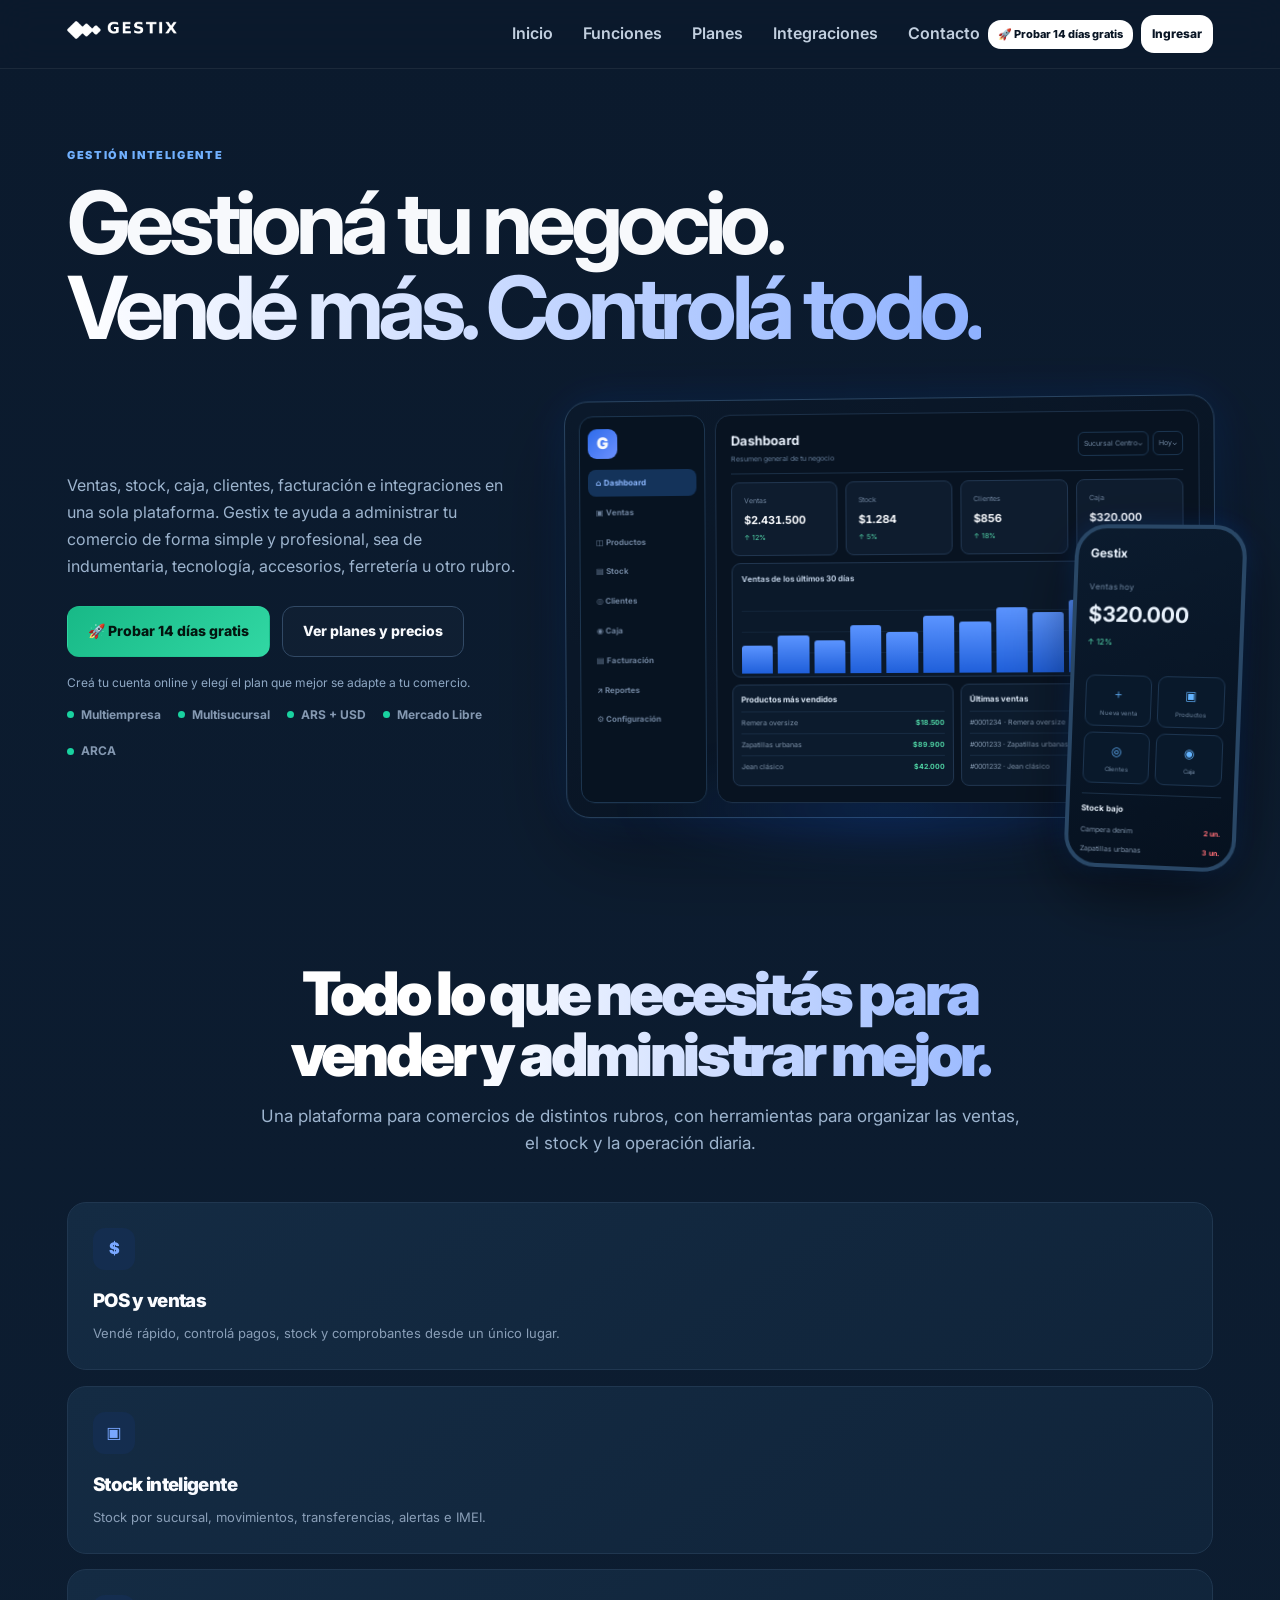
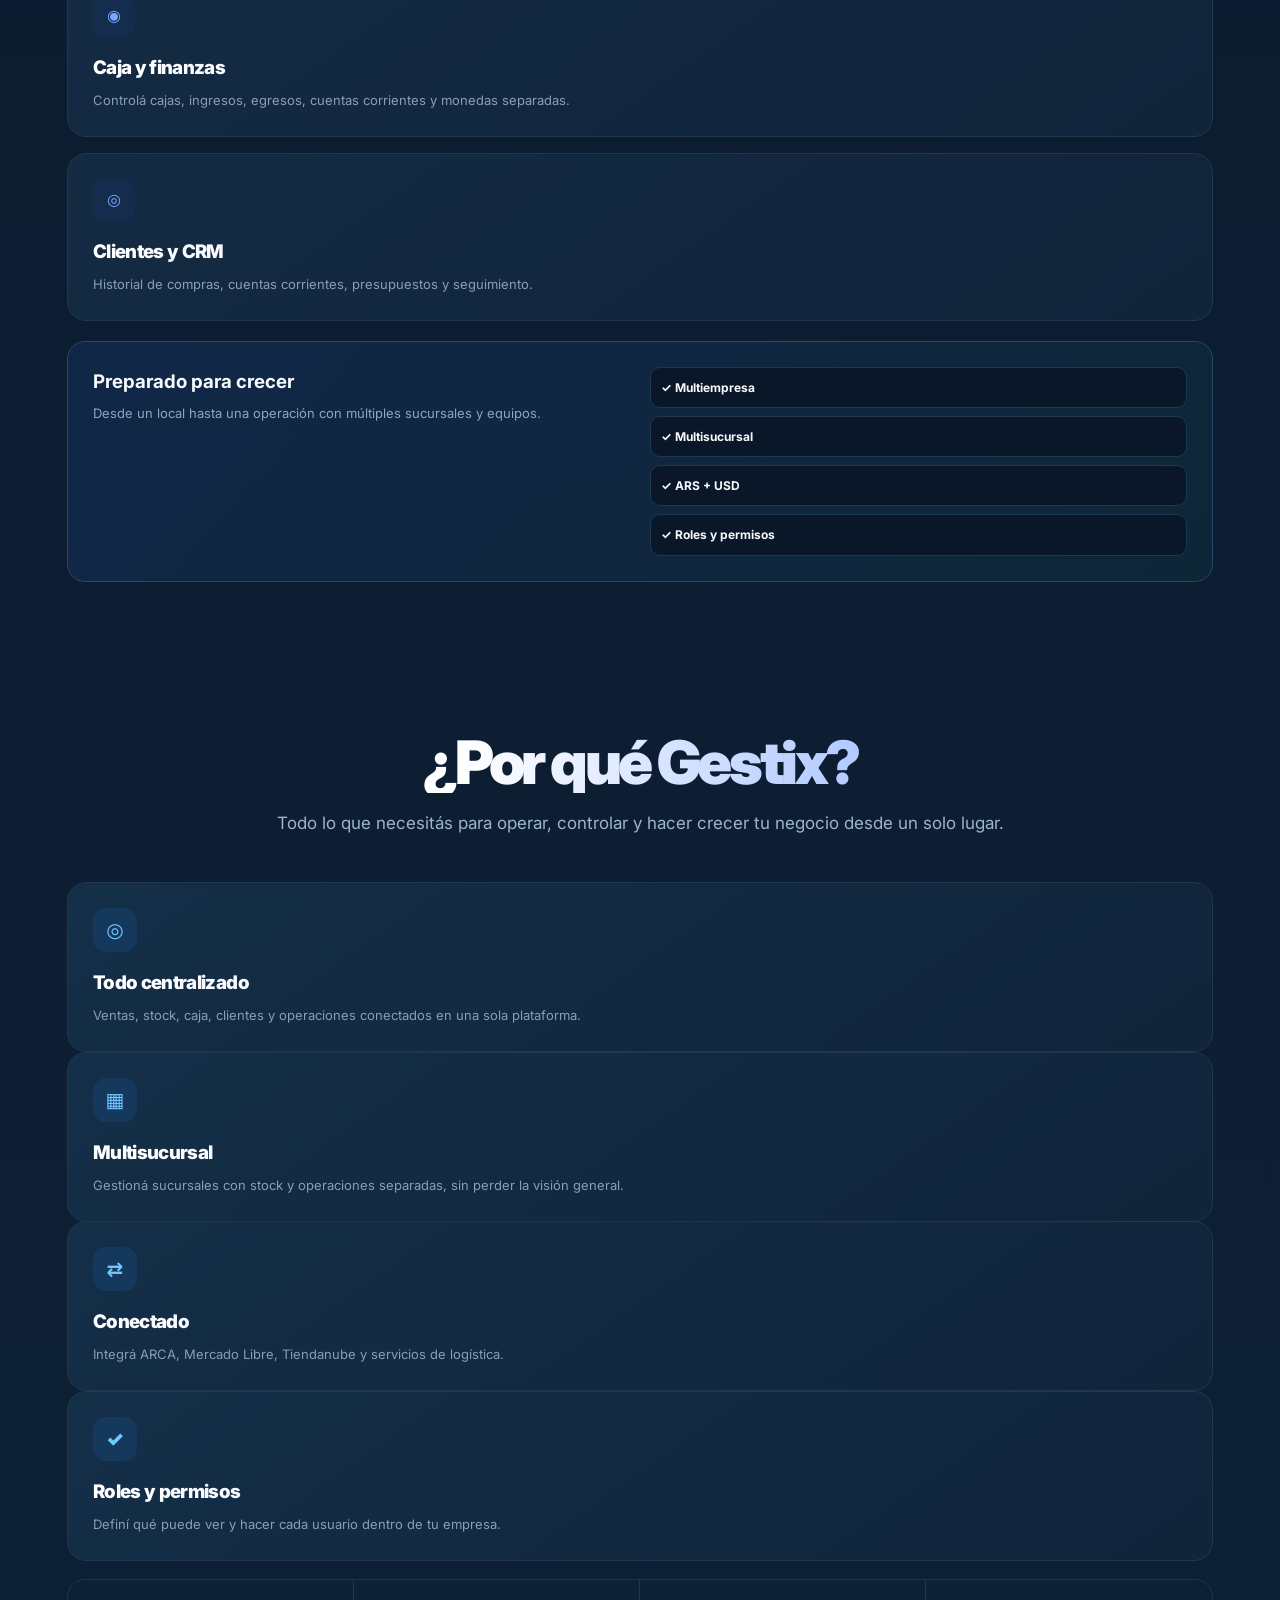
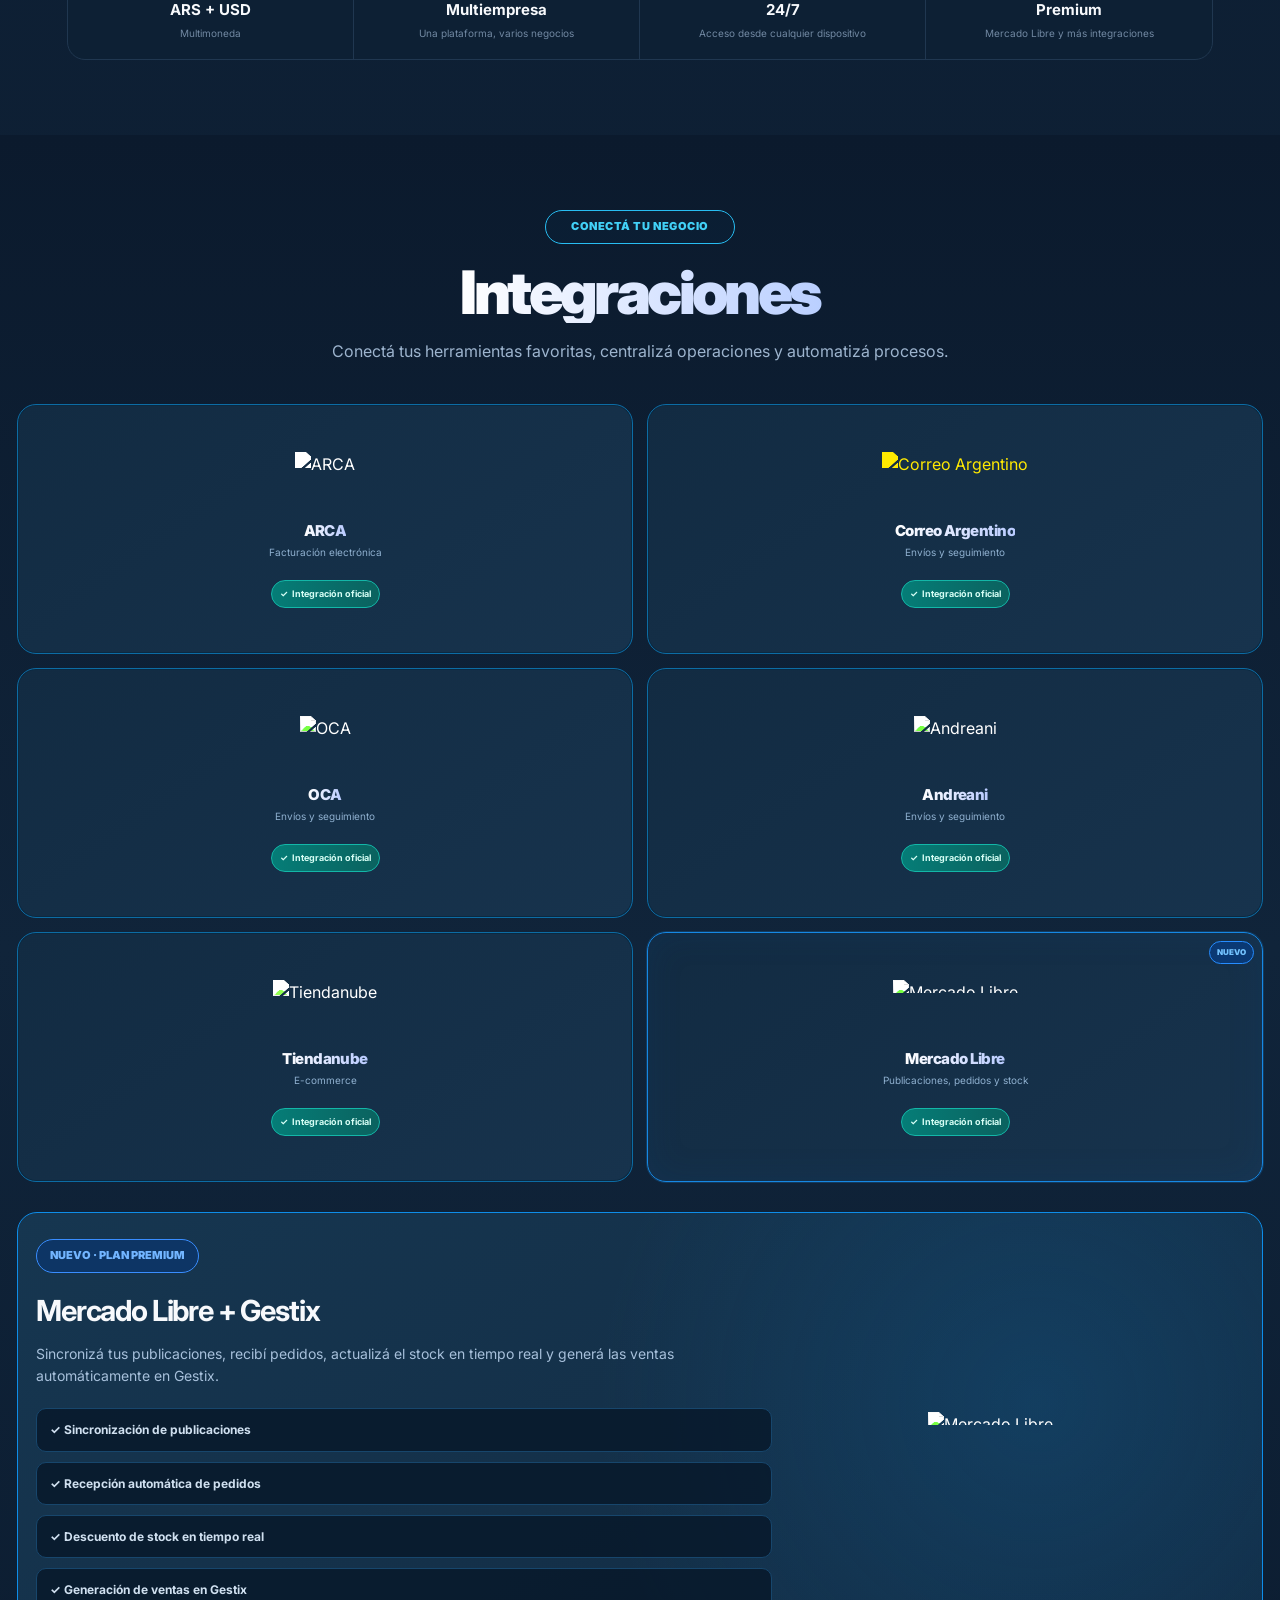
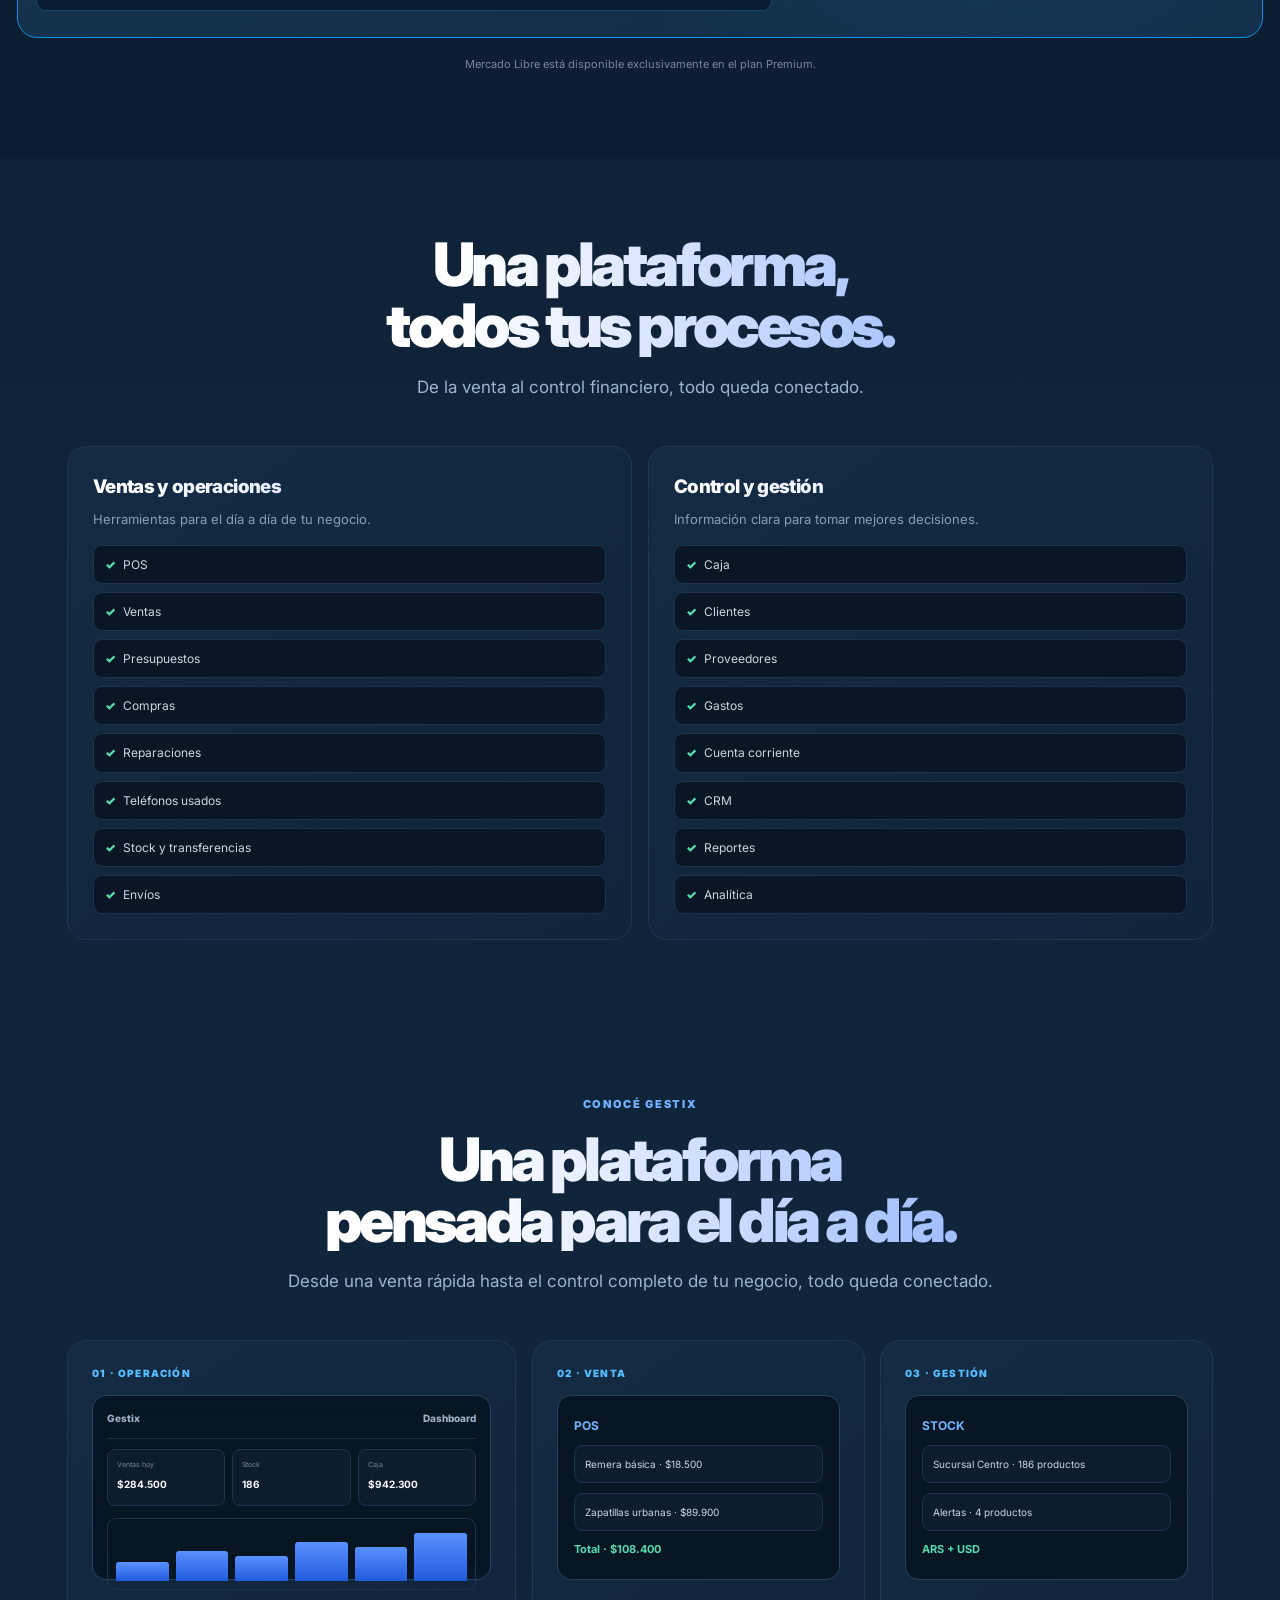
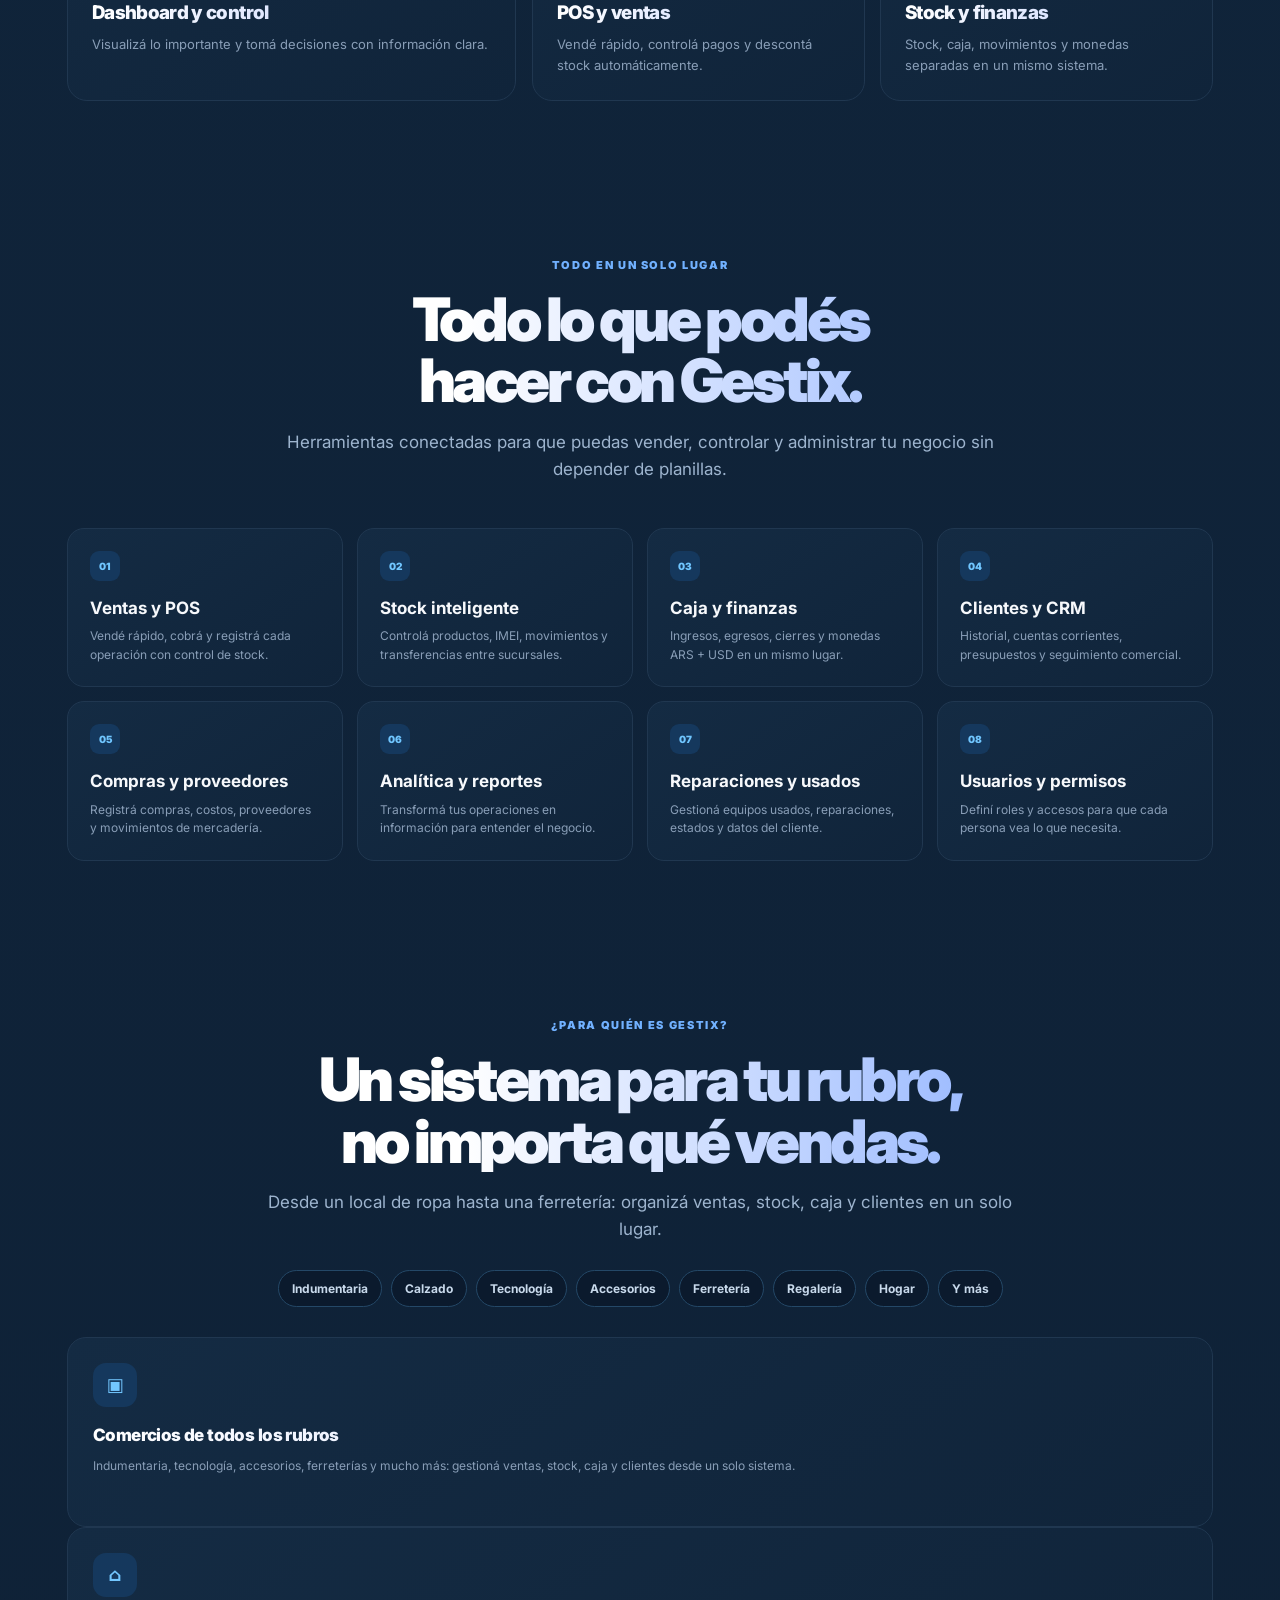
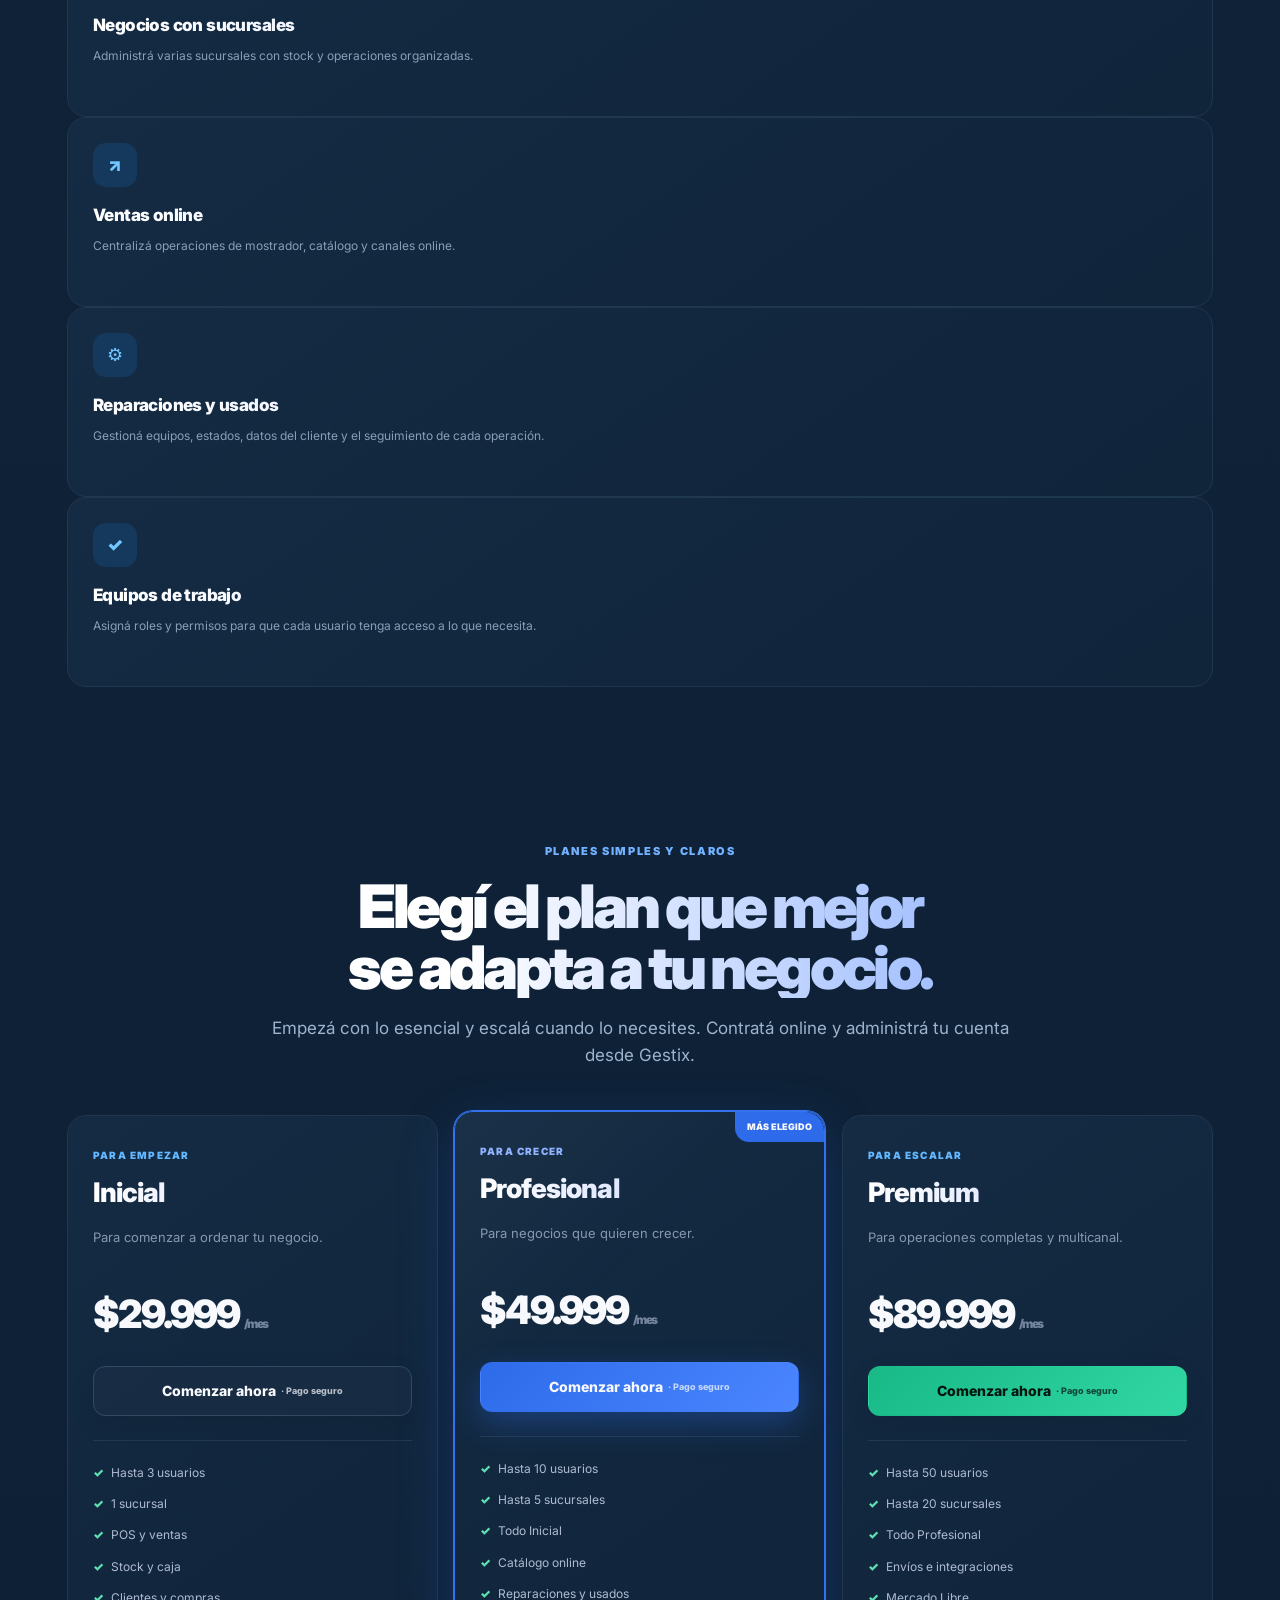
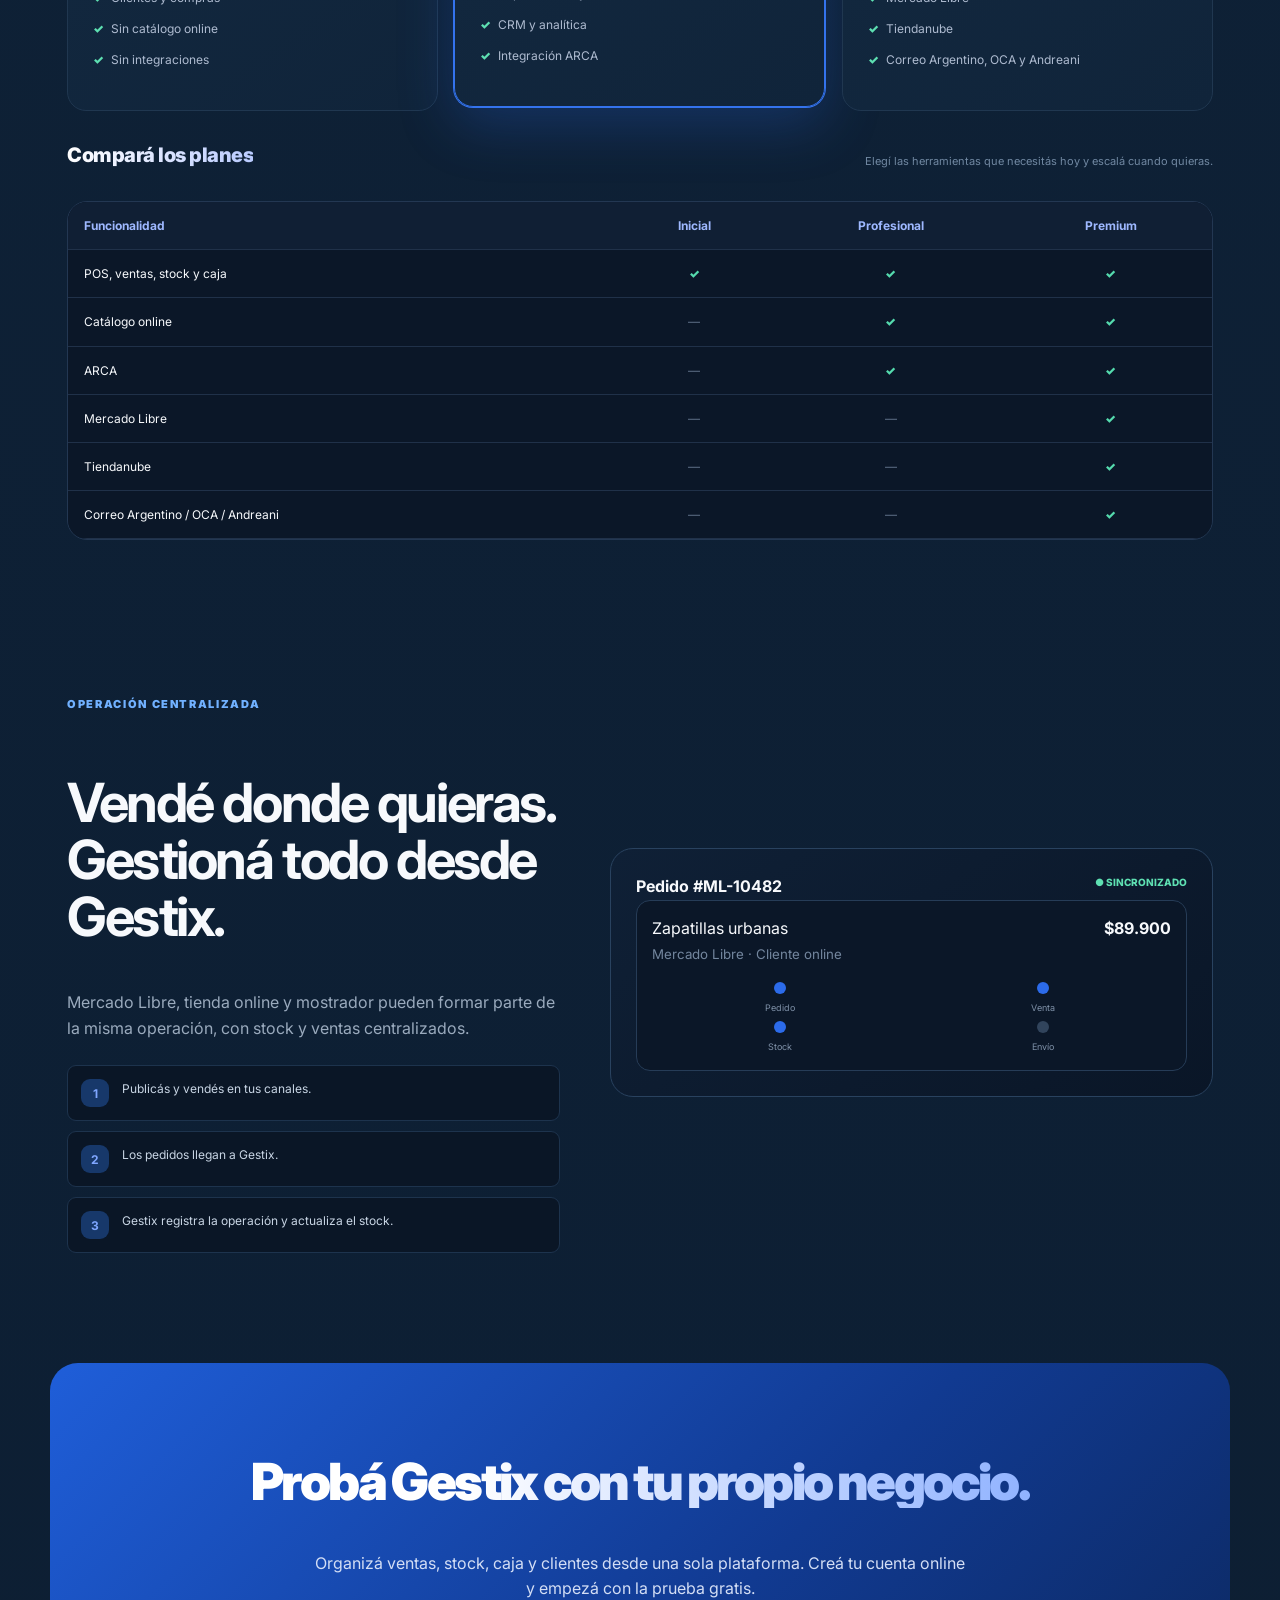
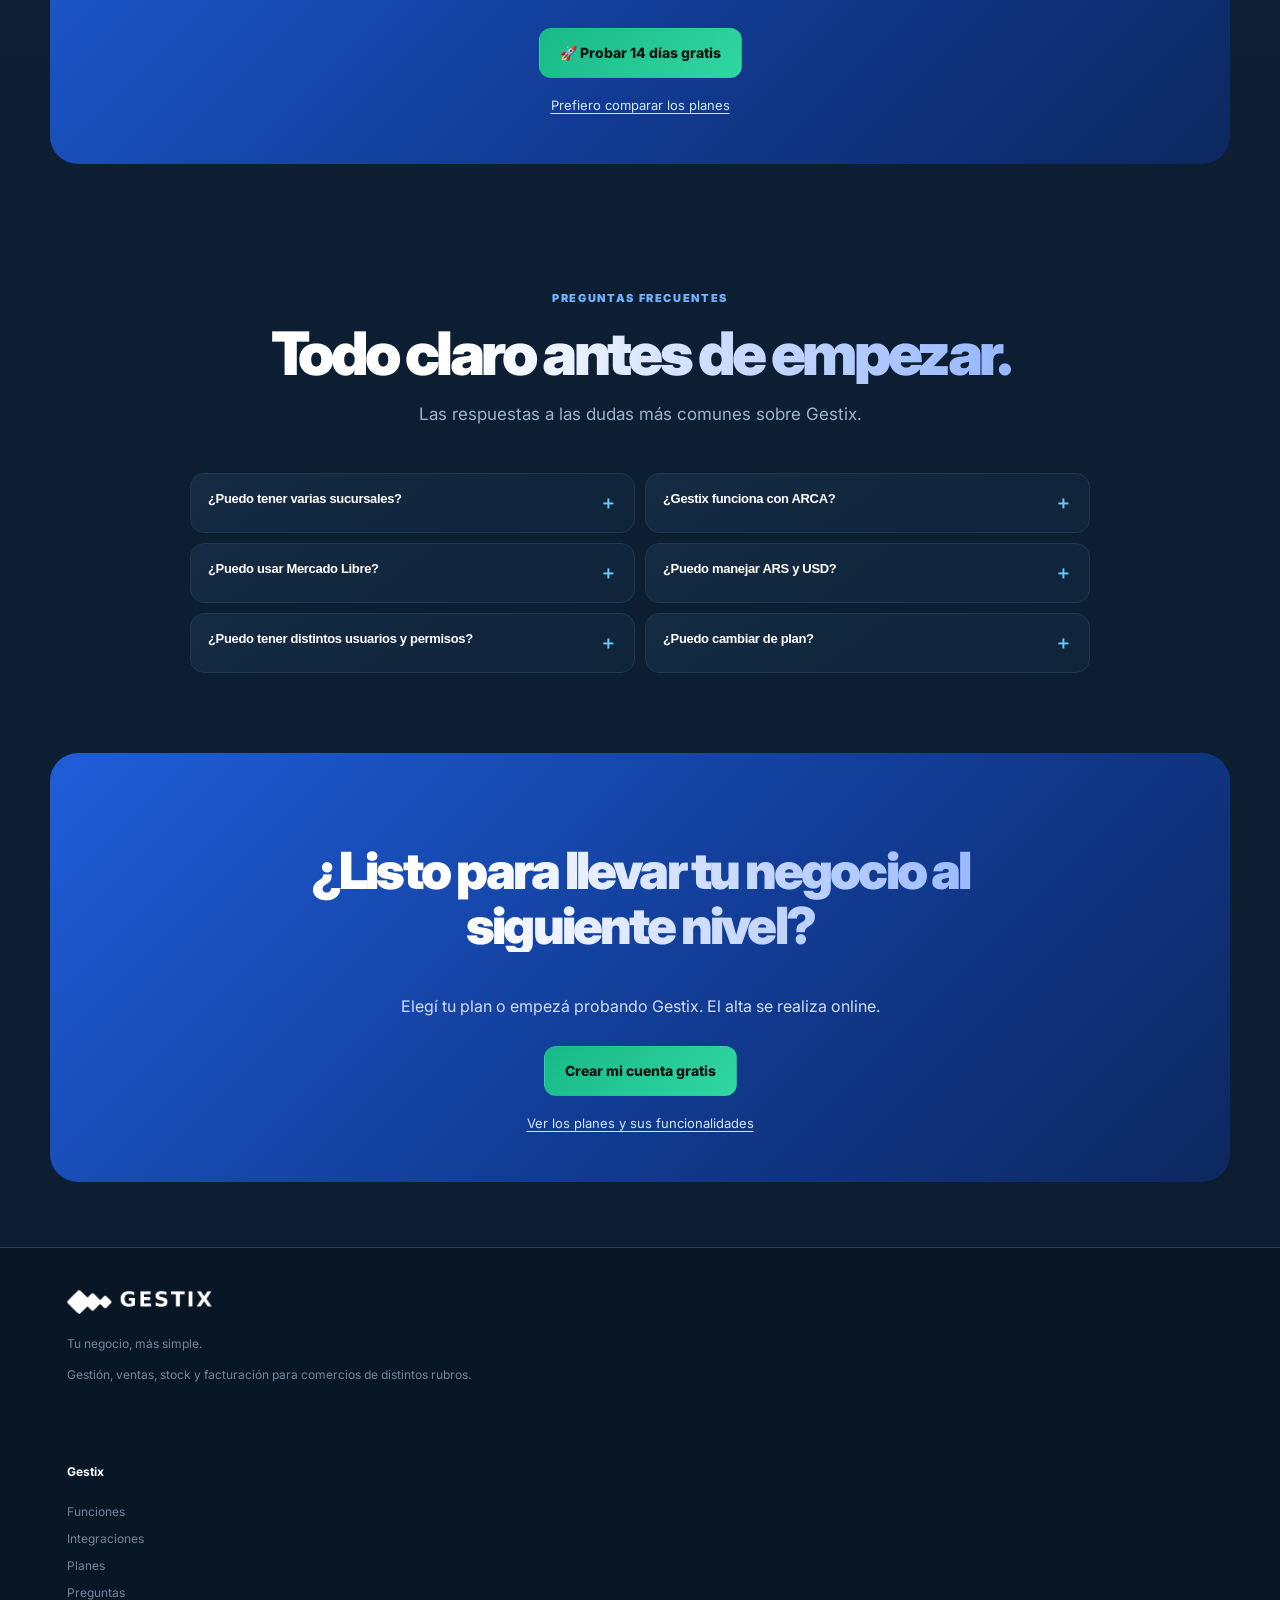
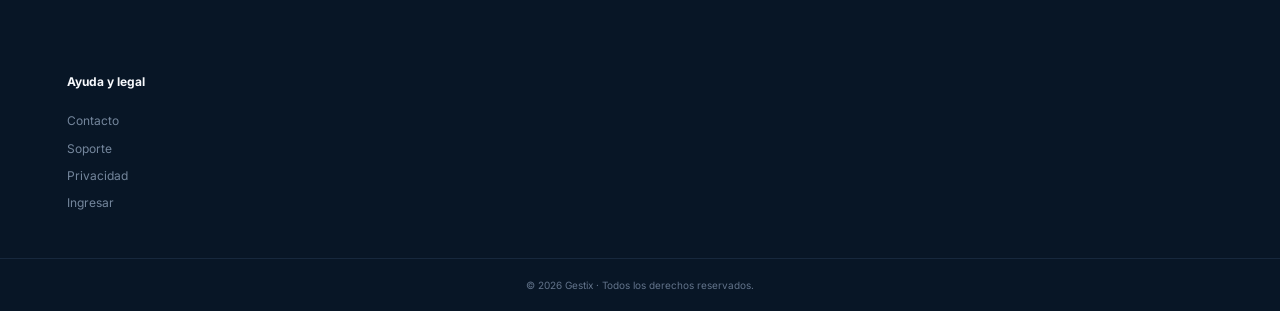
==== commit bf8547b0: "Improve Gestix landing page conversion and industry messaging" ====
--- a/index.html
+++ b/index.html
@@ -1 +1 @@
-<!doctype html><html lang="es"><head><meta charset="utf-8"><meta name="viewport" content="width=device-width,initial-scale=1"><meta name="description" content="Gestix es un sistema de gestión para comercios de distintos rubros: ventas, POS, stock, caja, clientes, facturación, sucursales e integraciones."><meta name="robots" content="index,follow"><link rel="canonical" href="https://gestix.com.ar/"><meta property="og:type" content="website"><meta property="og:site_name" content="Gestix"><meta property="og:title" content="Gestix | Sistema de gestión para comercios"><meta property="og:description" content="Ventas, stock, caja, clientes, facturación e integraciones en una sola plataforma."><meta property="og:url" content="https://gestix.com.ar/"><meta property="og:image" content="https://gestix.com.ar/gestix-logo-horizontal-blanco.png"><meta name="twitter:card" content="summary"><meta name="twitter:title" content="Gestix | Sistema de gestión para comercios"><meta name="twitter:description" content="Ventas, stock, caja, clientes, facturación e integraciones en una sola plataforma."><meta name="twitter:image" content="https://gestix.com.ar/gestix-logo-horizontal-blanco.png"><meta name="theme-color" content="#06101d"><link rel="icon" type="image/png" href="gestix-app-icon.png"><link rel="apple-touch-icon" href="gestix-app-icon.png"><link rel="preconnect" href="https://fonts.googleapis.com"><link rel="preconnect" href="https://fonts.gstatic.com" crossorigin><link href="https://fonts.googleapis.com/css2?family=Inter:wght@400;500;600;700;800;900&display=swap" rel="stylesheet"><title>Gestix | Todo tu negocio, en un solo lugar</title><style>:root{--bg:#0b1a2d;--card:#0d2034;--line:#123b5b;--text:#f7f9fc;--muted:#9db4ce;--blue:#1688e4;--cyan:#22d4f2;--green:#19d2a0;--max:1180px}*{box-sizing:border-box}html{scroll-behavior:smooth}body{margin:0;background:linear-gradient(180deg,#0b1a2d,#10243a 45%,#0c1d31);color:var(--text);font-family:Inter,system-ui,sans-serif;line-height:1.6;overflow-x:hidden}a{color:inherit;text-decoration:none}.wrap{max-width:var(--max);margin:auto;padding:0 24px}header{position:sticky;top:0;z-index:50;background:#0b1a2de8;backdrop-filter:blur(18px);border-bottom:1px solid #ffffff12}.nav{height:78px;display:flex;align-items:center;gap:30px}.logo{width:142px}.navlinks{display:flex;gap:30px;margin-left:auto;color:#c2cfdf;font-size:16px;font-weight:600}.navlinks a:hover{color:#fff}.navbtn{padding:15px 28px;border-radius:13px;background:#fff;color:#091524;font-size:15px;font-weight:800}.menu{display:none;margin-left:4px;background:none;border:0;color:#fff;font-size:28px;cursor:pointer}.navlinks.show{display:flex}.section{padding:100px 0}.heading{text-align:center;max-width:820px;margin:0 auto 45px}.heading h2{font-size:clamp(36px,5vw,64px);line-height:1.06;letter-spacing:-.055em;margin:0 0 15px}.heading p{color:var(--muted);font-size:17px}.hero{padding:95px 0 80px}.hero-grid{display:grid;grid-template-columns:1fr 1fr;gap:55px;align-items:center}.eyebrow{display:inline-flex;color:#71b1ff;font-size:11px;font-weight:900;letter-spacing:.15em;margin-bottom:15px}.hero h1{font-size:clamp(45px,6vw,73px);line-height:1.02;letter-spacing:-.055em;margin:0 0 20px}.gradient{background:linear-gradient(90deg,#fff,#8eb1ff);-webkit-background-clip:text;background-clip:text;color:transparent}.hero p{font-size:18px;color:var(--muted);line-height:1.7}.actions{display:flex;gap:12px;flex-wrap:wrap;margin:28px 0}.btn{display:inline-flex;align-items:center;justify-content:center;padding:13px 20px;border-radius:12px;font-size:14px;font-weight:800;border:1px solid transparent}.primary{background:linear-gradient(135deg,#2d6bea,#4b86ff)}.ghost{border-color:#314965;background:#ffffff05}.green{background:linear-gradient(135deg,#18b987,#31d7a3);color:#03150f}.proof{display:flex;gap:17px;flex-wrap:wrap;color:#8498b1;font-size:12px;font-weight:700}.proof span{display:flex;align-items:center;gap:7px}.proof i{width:7px;height:7px;border-radius:50%;background:var(--green)}.screen{background:#0a1727;border:1px solid #294461;border-radius:24px;padding:12px}.screenbody{background:#081321;border:1px solid #1c3048;border-radius:15px;padding:18px}.metrics{display:grid;grid-template-columns:repeat(3,1fr);gap:9px}.metric{padding:15px;border:1px solid #213650;border-radius:12px;background:#0e1c2e}.metric small{display:block;color:#70859f;font-size:9px}.metric strong{font-size:15px}.metric em{display:block;color:#55dbae;font-size:8px;font-style:normal}.fakechart{height:140px;margin-top:10px;border:1px solid #213650;border-radius:12px;background:linear-gradient(180deg,#0e1c2e,#0a1727);padding:18px;display:flex;align-items:end;gap:10px}.fakechart i{flex:1;background:linear-gradient(#5a91ff,#205bdc);border-radius:5px 5px 1px 1px}.strip{border-block:1px solid #ffffff14;background:#0d2034}.strip-grid{display:grid;grid-template-columns:repeat(4,1fr);padding:20px 0}.strip-item{text-align:center;border-right:1px solid #213149}.strip-item:last-child{border:0}.strip-item strong{display:block;font-size:19px}.strip-item span{color:#71839a;font-size:11px}.feature-grid,.plans,.modules{display:grid;gap:16px}.feature-grid{grid-template-columns:repeat(4,1fr)}.feature,.module,.plan{padding:25px;border:1px solid #203750;border-radius:19px;background:linear-gradient(145deg,#142b43,#10243a)}.ico{width:42px;height:42px;border-radius:12px;background:#142d4f;color:#79a7ff;display:grid;place-items:center;font-weight:900;margin-bottom:16px}.feature h3,.module h3{margin:0 0 7px}.feature p,.module>p{margin:0;color:#899eb7;font-size:13px}.billing{margin-top:20px;padding:25px;border:1px solid #2a4668;border-radius:18px;background:linear-gradient(135deg,#2d6bea1f,#19d2a00d);display:grid;grid-template-columns:1fr 1fr;gap:20px}.billing h3{margin:0 0 6px}.billing p{margin:0;color:#91a4bb;font-size:13px}.billing-list{display:grid;grid-template-columns:1fr 1fr;gap:8px}.billing-list span{padding:10px;border:1px solid #203750;border-radius:10px;background:#0a1728;font-size:12px;font-weight:700}.integrations{background:linear-gradient(180deg,#0b1a2d,#10243a 50%,#0c1d31);position:relative;overflow:hidden}.integrations>.wrap{max-width:1740px;padding:0 46px}.integrations .heading{margin-bottom:40px}.integrations .heading:before{content:"CONECTÁ TU NEGOCIO";display:inline-flex;align-items:center;justify-content:center;padding:7px 25px;border:1px solid #28bdf2;border-radius:999px;color:#42d1f7;font-size:11px;font-weight:900;letter-spacing:.05em;margin-bottom:18px;background:#0a274044}.integrations .heading h2{background:linear-gradient(90deg,#fff 0%,#fff 36%,#22d4f2 78%);-webkit-background-clip:text;background-clip:text;color:transparent}.integrations .heading p{font-size:18px;line-height:1.55}.integration-grid{display:grid;grid-template-columns:repeat(3,minmax(0,1fr));gap:22px}.integration-brand-card{position:relative;min-width:0;min-height:370px;padding:24px 20px 24px;border:1px solid #0c6ca4;background:linear-gradient(145deg,#122b42,#17334d);border-radius:19px;display:flex;flex-direction:column;align-items:center;text-align:center;box-shadow:inset 0 0 0 1px #0b2941;transition:.2s;overflow:hidden}.integration-brand-card:hover{transform:translateY(-4px);border-color:#28bdf2;box-shadow:0 16px 45px #00111f66}.brandmark{width:100%;height:150px;margin-bottom:18px;display:flex;align-items:center;justify-content:center;position:relative;overflow:hidden}.brandmark img{position:relative;z-index:1;display:block;width:auto!important;height:auto!important;max-width:82%!important;max-height:82px!important;object-fit:contain!important;background:transparent!important;padding:0!important;border:0!important;border-radius:0!important;box-shadow:none!important;filter:brightness(1.45) contrast(1.12) saturate(1.08)!important;mix-blend-mode:normal!important}.integration-brand-card:nth-child(1) .brandmark img{max-width:86%!important;max-height:52px!important;filter:brightness(0) invert(1)!important}.integration-brand-card:nth-child(2) .brandmark img{max-width:84%!important;max-height:72px!important;filter:brightness(0) saturate(100%) invert(77%) sepia(99%) saturate(1180%) hue-rotate(358deg) brightness(101%) contrast(101%)!important}.integration-brand-card:nth-child(3) .brandmark img{max-width:82%!important;max-height:60px!important}.integration-brand-card:nth-child(4) .brandmark img{max-width:94%!important;max-height:84px!important}.integration-brand-card:nth-child(5) .brandmark img{max-width:84%!important;max-height:60px!important;filter:brightness(1.7) contrast(1.14) saturate(1.1)!important}.integration-brand-card:nth-child(6) .brandmark img{max-width:82%!important;max-height:90px!important;clip-path:inset(0 0 50% 0)!important}.integration-brand-card:nth-child(6) .brandmark:after{content:"";display:block;position:absolute;left:50%;top:50%;transform:translate(-50%,-50%);width:82%;height:90px;background:url("https://i.logos-download.com/114454/32896-717400b83dd96e5d61a4044b82a43deb.svg/Mercado_Libre_Logo_2021.svg?dl=") center/contain no-repeat;filter:brightness(0) invert(1);clip-path:inset(50% 0 0 0)}.integration-brand-card h3{font-size:22px;margin:0 0 3px}.integration-brand-card small{font-size:14px;color:#8fb0cf;min-height:22px}.official-badge{display:inline-flex;align-items:center;justify-content:center;margin-top:17px;padding:8px 17px;border-radius:999px;background:linear-gradient(90deg,#057d77,#0b625f);color:#d8fff6;font-size:12px;font-weight:700;border:1px solid #13b7a8}.new-badge{position:absolute;right:13px;top:13px;padding:6px 11px;border:1px solid #268cff;border-radius:999px;background:#0a3974;color:#73c3ff;font-size:10px;font-weight:900}.ml-integration{border-color:#1688e4;box-shadow:0 0 0 1px #123b60,inset 0 0 35px #0c4c8d22}.ml-card{margin-top:30px;padding:38px;border:1px solid #0e8de9;border-radius:20px;background:radial-gradient(circle at 82% 45%,#1269a544,transparent 42%),linear-gradient(145deg,#163650,#122b43);display:grid;grid-template-columns:1.25fr .75fr;gap:30px;align-items:center;min-height:350px}.ml-badge{display:inline-flex;padding:7px 13px;border-radius:999px;background:#0d3565;border:1px solid #398dff;color:#72b5ff;font-size:11px;font-weight:900;margin-bottom:15px}.ml-card h3{font-size:clamp(30px,3vw,42px);letter-spacing:-.04em;margin:0 0 9px}.ml-card p{margin:0;color:#a7c0db;font-size:16px;line-height:1.55}.ml-visual{position:relative;min-height:190px;display:flex;align-items:center;justify-content:center}.ml-visual img{position:relative;z-index:1;width:430px!important;max-width:100%!important;height:auto!important;max-height:220px!important;clip-path:inset(0 0 50% 0)!important}.ml-visual:after{content:"";display:block;position:absolute;z-index:2;left:50%;top:50%;transform:translate(-50%,-50%);width:430px;height:220px;background:url("https://i.logos-download.com/114454/32896-717400b83dd96e5d61a4044b82a43deb.svg/Mercado_Libre_Logo_2021.svg?dl=") center/contain no-repeat;filter:brightness(0) invert(1);clip-path:inset(50% 0 0 0)}.ml-list{display:grid;grid-template-columns:repeat(2,1fr);gap:10px;margin-top:22px}.ml-list span{padding:11px 13px;border-radius:10px;background:#071729cc;border:1px solid #17466c;font-size:12px;font-weight:700;color:#d0e0f0}.modules{grid-template-columns:1fr 1fr}.module ul{list-style:none;margin:15px 0 0;padding:0;display:grid;grid-template-columns:1fr 1fr;gap:8px}.module li,.step{padding:9px 11px;border:1px solid #1d334d;border-radius:9px;background:#0a1626;color:#c8d5e4;font-size:12px}.module li:before{content:"✓";color:#55e0b2;font-weight:900;margin-right:7px}.plans{grid-template-columns:repeat(3,1fr)}.plan{position:relative}.plan.featured{border-color:#3473ed;box-shadow:0 20px 60px #2d6bea24}.badge{position:absolute;top:0;right:0;border-radius:0 19px 0 14px;background:#2e6bea;padding:8px 12px;font-size:9px;font-weight:900}.plan h3{font-size:27px;margin:0}.plan>p{color:#8798ae;font-size:13px;min-height:42px}.price{font-size:39px;font-weight:900;letter-spacing:-.05em;margin:14px 0 20px}.price small{font-size:12px;color:#74869e}.plan .btn{width:100%}.divider{height:1px;background:#253851;margin:22px 0 16px}.plan ul{list-style:none;padding:0;margin:10px 0}.plan li{color:#aebbd0;font-size:12px;padding:6px 0}.plan li:before{content:"✓";color:#5ee0b2;font-weight:900;margin-right:7px}.compare{margin-top:30px;border:1px solid #233752;border-radius:20px;overflow:auto}.compare table{border-collapse:collapse;width:100%;min-width:780px;background:#0b1728}.compare th,.compare td{padding:14px 16px;border-bottom:1px solid #203149;text-align:center;font-size:12px}.compare th:first-child,.compare td:first-child{text-align:left}.compare th{background:#101f34;color:#9eb8ff}.yes{color:#55dbae;font-weight:900}.no{color:#5f7188}.logistics{display:grid;grid-template-columns:.9fr 1.1fr;gap:50px;align-items:center}.logistics h2{font-size:clamp(36px,4.5vw,54px);line-height:1.06;letter-spacing:-.045em}.logistics p{color:#9aaabd}.steps{display:grid;gap:10px;margin-top:24px}.step{display:flex;gap:13px;padding:13px}.step b{width:28px;height:28px;border-radius:9px;background:#17386a;color:#7fa6ff;display:grid;place-items:center}.flow{padding:25px;border-radius:23px;border:1px solid #29425f;background:linear-gradient(145deg,#0f2036,#0a1627)}.flow-top,.orderhead{display:flex;justify-content:space-between}.status{color:#5ee0b2;font-size:10px;font-weight:800}.order{padding:15px;border:1px solid #263c57;border-radius:14px;background:#0b1728}.timeline{display:grid;grid-template-columns:repeat(4,1fr);gap:6px;margin-top:15px}.timeline div{text-align:center;font-size:9px;color:#7f91a8}.timeline i{display:block;width:12px;height:12px;border-radius:50%;background:#2c6bea;margin:0 auto 7px}.timeline .pending i{background:#31445c}.cta{margin:35px auto 100px;padding:65px 35px;text-align:center;border-radius:28px;background:linear-gradient(135deg,#1f5ed9,#113a91 58%,#0c285f)}.cta h2{font-size:clamp(35px,4vw,53px);line-height:1.06}.cta p{color:#d3def5;max-width:650px;margin:0 auto 26px}.faq{max-width:850px;margin:auto;padding-bottom:100px}.faq article{border-bottom:1px solid #263a54}.faq button{width:100%;background:none;border:0;color:#fff;padding:20px 0;text-align:left;display:flex;justify-content:space-between;cursor:pointer;font-weight:800}.faq p{display:none;color:#8f9fb4;font-size:13px}.faq article.open p{display:block}footer{border-top:1px solid #24405d;background:#081626}.foot{display:grid;grid-template-columns:2fr 1fr 1fr;gap:50px;padding:55px 24px}.foot img{width:145px}.foot p,.foot a{color:#74869c;font-size:12px}.foot h4{font-size:12px}.foot a{display:block;padding:4px 0}.bottom{border-top:1px solid #17283d;text-align:center;color:#62738a;padding:18px;font-size:10px}@media(max-width:1000px){.hero-grid,.logistics{grid-template-columns:1fr}.feature-grid{grid-template-columns:repeat(2,1fr)}.integration-grid{grid-template-columns:repeat(2,minmax(0,1fr))}.plans,.modules{grid-template-columns:1fr}.navlinks{display:none}.navlinks.show{display:flex;position:absolute;top:78px;left:0;right:0;margin:0;padding:18px 24px;flex-direction:column;gap:16px;background:#0b1a2df8;border-bottom:1px solid #ffffff12}.navbtn{margin-left:auto}.menu{display:block}.ml-card{grid-template-columns:1fr}.ml-visual{order:-1}.billing{grid-template-columns:1fr}.integrations>.wrap{padding:0 28px}.integration-brand-card{min-height:330px}.brandmark{height:135px}}@media(max-width:620px){.audience-grid{grid-template-columns:1fr}.audience-card{min-height:0;padding:21px}.compare-title{display:block;margin-top:25px}.compare-title span{display:block;margin-top:4px}.plans{gap:14px}.plan{padding:22px}.plan .btn{min-height:50px;font-size:14px}.faq-section{padding-top:35px}.faq-grid{grid-template-columns:1fr!important}.faq-grid button{min-height:54px}.cta .btn{min-height:50px;width:100%}.navbtn{min-height:44px;display:inline-flex;align-items:center}.navlinks a{min-height:44px;display:flex;align-items:center}}.wrap{padding:0 17px}.nav{height:68px;gap:8px}.logo{width:110px;flex:0 0 auto}.trial-btn{white-space:nowrap;padding:9px 10px;font-size:11px;line-height:1;flex:0 0 auto}.navbtn:not(.trial-btn){padding:9px 11px;font-size:12px;white-space:nowrap;flex:0 0 auto}.hero{padding:50px 0 55px}.hero h1{font-size:43px}.hero p{font-size:16px}.strip-grid{grid-template-columns:1fr 1fr}.section{padding:75px 0}.feature-grid{grid-template-columns:1fr}.integrations .heading h2{font-size:42px}.integrations .heading p{font-size:16px}.integrations>.wrap{padding:0 17px}.integration-grid{grid-template-columns:repeat(2,minmax(0,1fr));gap:14px}.integration-brand-card{min-height:250px;padding:16px 7px 15px}.integration-brand-card .brandmark{height:88px;margin-bottom:10px}.integration-brand-card .brandmark img{max-width:88%!important;max-height:55px!important}.integration-brand-card:nth-child(1) .brandmark img{max-width:92%!important;max-height:36px!important}.integration-brand-card:nth-child(2) .brandmark img{max-width:90%!important;max-height:52px!important}.integration-brand-card:nth-child(3) .brandmark img{max-width:88%!important;max-height:45px!important}.integration-brand-card:nth-child(4) .brandmark img{max-width:94%!important;max-height:62px!important}.integration-brand-card:nth-child(5) .brandmark img{max-width:90%!important;max-height:45px!important}.integration-brand-card:nth-child(6) .brandmark img{max-width:88%!important;max-height:68px!important}.integration-brand-card h3{font-size:15px}.integration-brand-card small{font-size:10px;text-align:center;line-height:1.35}.official-badge{font-size:9px;padding:6px 8px;margin-top:12px}.new-badge{font-size:8px;padding:4px 7px;right:8px;top:8px}.ml-card{padding:26px 18px;min-height:0}.ml-card h3{font-size:29px}.ml-card p{font-size:14px}.ml-list{grid-template-columns:1fr}.ml-visual{min-height:120px;position:relative;display:flex;flex-direction:column;align-items:center;justify-content:center}.ml-visual img{width:220px!important;max-height:95px!important;padding:11px 15px!important;filter:brightness(1.7) contrast(1.14) saturate(1.1)!important;clip-path:inset(0 0 50% 0)!important}.ml-visual:after{content:"";display:block;position:absolute;left:50%;top:50%;transform:translate(-50%,-50%);width:220px;height:95px;background:url("https://i.logos-download.com/114454/32896-717400b83dd96e5d61a4044b82a43deb.svg/Mercado_Libre_Logo_2021.svg?dl=") center/contain no-repeat;filter:brightness(0) invert(1);clip-path:inset(50% 0 0 0)}.billing-list,.module ul{grid-template-columns:1fr}.timeline{grid-template-columns:1fr 1fr}.cta{margin-bottom:65px;padding:48px 22px}.foot{grid-template-columns:1fr;padding:42px 17px}}.why-grid{display:grid;grid-template-columns:repeat(4,1fr);gap:16px}.why-card{padding:25px;border:1px solid #203750;border-radius:19px;background:linear-gradient(145deg,#142f48,#10243a);transition:.2s}.why-card:hover{transform:translateY(-4px);border-color:#28bdf2;box-shadow:0 14px 35px #00111f55}.why-icon{width:44px;height:44px;border-radius:13px;background:#15385d;color:#73c7ff;display:grid;place-items:center;font-size:20px;font-weight:900;margin-bottom:16px}.why-card h3{margin:0 0 7px}.why-card p{margin:0;color:#899eb7;font-size:13px}.trust-row{margin-top:18px;display:grid;grid-template-columns:repeat(4,1fr);border:1px solid #203750;border-radius:18px;overflow:hidden;background:#0d2034}.trust-row div{padding:18px;border-right:1px solid #203750;text-align:center}.trust-row div:last-child{border:0}.trust-row strong{display:block;font-size:15px}.trust-row span{display:block;color:#7188a2;font-size:10px;margin-top:3px}.tour-grid{display:grid;grid-template-columns:1.35fr 1fr 1fr;gap:16px}.tour-card{padding:24px;border:1px solid #203750;border-radius:20px;background:linear-gradient(145deg,#142b43,#10243a);transition:.2s}.tour-card:hover{transform:translateY(-4px);border-color:#28bdf2;box-shadow:0 16px 40px #00111f55}.tour-label{color:#55bfff;font-size:10px;font-weight:900;letter-spacing:.12em;margin-bottom:14px}.tour-card h3{margin:18px 0 6px}.tour-card p{margin:0;color:#899eb7;font-size:13px}.tour-ui{height:185px;padding:14px;border:1px solid #27415d;border-radius:14px;background:#081523;box-shadow:inset 0 0 25px #0b5c9b12}.tour-ui-top{display:flex;justify-content:space-between;color:#9bb1ca;font-size:10px;font-weight:800;padding-bottom:12px;border-bottom:1px solid #1b3047}.tour-metrics{display:grid;grid-template-columns:repeat(3,1fr);gap:7px;margin-top:10px}.tour-metrics span{padding:9px;border:1px solid #1e344c;border-radius:8px;background:#0e1d2e}.tour-metrics small{display:block;color:#6e849d;font-size:7px}.tour-metrics b{font-size:10px}.tour-bars{height:72px;display:flex;align-items:end;gap:7px;margin-top:12px;padding:8px;border:1px solid #1e344c;border-radius:9px}.tour-bars i{flex:1;background:linear-gradient(#5a91ff,#205bdc);border-radius:3px 3px 1px 1px}.mini-ui{min-height:185px;padding:16px;border:1px solid #27415d;border-radius:14px;background:#081523;display:grid;align-content:center;gap:10px}.mini-ui b{color:#72b5ff;font-size:12px}.mini-ui span{padding:10px;border:1px solid #1e344c;border-radius:9px;color:#c8d5e4;background:#0e1d2e;font-size:10px}.mini-ui strong{color:#55dbae;font-size:11px}.integration-brand-card,.plan,.feature,.module{transition:.2s}.integration-brand-card:hover{transform:translateY(-5px) scale(1.005)}.plan.featured{box-shadow:0 0 0 1px #3473ed,0 20px 65px #2d6bea30}.plan.featured:after{content:"";position:absolute;inset:0;border-radius:19px;pointer-events:none;background:linear-gradient(135deg,#ffffff08,transparent 35%)}.plan .btn{transition:.2s}.plan .btn:hover{transform:translateY(-2px);filter:brightness(1.08)}@media(max-width:1000px){.why-grid{grid-template-columns:repeat(2,1fr)}.trust-row{grid-template-columns:repeat(2,1fr)}.trust-row div:nth-child(2){border-right:0}.trust-row div:nth-child(-n+2){border-bottom:1px solid #203750}.tour-grid{grid-template-columns:1fr 1fr}.tour-main{grid-column:1/-1}}@media(max-width:620px){.why-grid{grid-template-columns:1fr}.trust-row{grid-template-columns:1fr 1fr}.trust-row div:nth-child(2){border-right:0}.trust-row div:nth-child(3){border-right:1px solid #203750;border-bottom:0}.trust-row div:nth-child(4){border-bottom:0}.tour-grid{grid-template-columns:1fr}.tour-main{grid-column:auto}.tour-ui,.mini-ui{min-height:155px;height:155px}.hero .proof{gap:10px}.hero .proof span{font-size:10px}.ml-card{padding:26px 18px;min-height:330px}.ml-visual{min-height:150px}}<style>.audience-grid{display:grid;grid-template-columns:repeat(5,1fr);gap:16px}.audience-card{padding:25px;border:1px solid #203750;border-radius:19px;background:linear-gradient(145deg,#142b43,#10243a);transition:.2s;min-height:190px}.audience-card:hover{transform:translateY(-4px);border-color:#28bdf2;box-shadow:0 16px 40px #00111f55}.audience-icon{width:44px;height:44px;border-radius:13px;background:#15385d;color:#73c7ff;display:grid;place-items:center;font-size:18px;font-weight:900;margin-bottom:15px}.audience-card h3{margin:0 0 7px;font-size:17px}.audience-card p{margin:0;color:#899eb7;font-size:12px;line-height:1.6}.plan-kicker{display:inline-flex;margin-bottom:8px;color:#63b8ff;font-size:10px;font-weight:900;letter-spacing:.12em;text-transform:uppercase}.plan.featured .plan-kicker{color:#8eb1ff}.plan .btn{min-height:48px;box-shadow:0 8px 25px #00000018}.plan .divider{margin-top:24px}.plan li{transition:transform .18s}.plan:hover li{transform:translateX(1px)}.compare-title{display:flex;align-items:end;justify-content:space-between;gap:20px;margin:30px 4px 12px}.compare-title strong{font-size:20px}.compare-title span{color:#7188a2;font-size:12px}.faq-section{padding-top:55px}.faq-grid article{transition:.2s}.faq-grid article:hover{border-color:#2b79ad;transform:translateY(-2px)}@media(max-width:1100px){.audience-grid{grid-template-columns:repeat(3,1fr)}}.cap-grid{display:grid;grid-template-columns:repeat(4,1fr);gap:14px}.cap-grid article{padding:22px;border:1px solid #203750;border-radius:17px;background:linear-gradient(145deg,#142b43,#10243a);transition:.2s}.cap-grid article:hover{transform:translateY(-4px);border-color:#28bdf2;box-shadow:0 15px 35px #00111f55}.cap-grid span{display:inline-grid;place-items:center;width:30px;height:30px;border-radius:9px;background:#15385d;color:#70c6ff;font-size:10px;font-weight:900}.cap-grid h3{font-size:17px;margin:14px 0 5px}.cap-grid p{margin:0;color:#899eb7;font-size:12px;line-height:1.55}@media(max-width:1000px){.cap-grid{grid-template-columns:repeat(2,1fr)}}@media(max-width:620px){.cap-grid{grid-template-columns:1fr}.cap-grid article{padding:20px}}.hero .actions .primary{box-shadow:0 12px 30px #2d6bea35}.screen{box-shadow:0 25px 70px #00000035}.screen,.feature,.why-card,.tour-card,.audience-card,.plan,.module,.integration-brand-card,.ml-card,.flow,.faq-grid article{will-change:transform}.screen{transition:transform .35s,box-shadow .35s}.screen:hover{transform:translateY(-5px);box-shadow:0 30px 80px #00000045}.btn,.navbtn{transition:transform .2s,filter .2s,box-shadow .2s}.btn:hover,.navbtn:hover{transform:translateY(-2px);filter:brightness(1.06);box-shadow:0 10px 28px #00000020}.reveal{opacity:0;transform:translateY(18px);transition:opacity .6s ease,transform .6s ease}.reveal.visible{opacity:1;transform:none}.mobile-cta{display:none}@media(max-width:620px){.mobile-cta{display:flex;position:fixed;left:12px;right:12px;bottom:12px;z-index:45;justify-content:center;align-items:center;min-height:48px;border-radius:14px;background:linear-gradient(135deg,#2d6bea,#4b86ff);color:#fff;font-size:13px;font-weight:900;box-shadow:0 12px 35px #00000055;border:1px solid #78a2ff55}.mobile-cta:active{transform:scale(.98)}body{padding-bottom:70px}}.integration-brand-card:nth-child(6) .brandmark img{clip-path:inset(0 0 50% 0)!important;filter:brightness(1.45) contrast(1.12) saturate(1.08)!important}.integration-brand-card:nth-child(6) .brandmark:after{clip-path:inset(50% 0 0 0)!important}.ml-visual img{clip-path:inset(0 0 50% 0)!important;filter:brightness(1.45) contrast(1.12) saturate(1.08)!important}.ml-visual:after{clip-path:inset(50% 0 0 0)!important}@media(max-width:620px){.integration-brand-card:nth-child(6) .brandmark img{clip-path:inset(0 0 50% 0)!important;filter:brightness(1.45) contrast(1.12) saturate(1.08)!important}.ml-visual img{clip-path:inset(0 0 50% 0)!important;filter:brightness(1.7) contrast(1.14) saturate(1.1)!important}.ml-visual:after{clip-path:inset(50% 0 0 0)!important}}.heading h2{font-size:clamp(34px,4.8vw,60px)!important;line-height:1.02!important;letter-spacing:-.06em!important;font-weight:900!important;color:#f7f9fc!important;text-wrap:balance}.heading h2 .gradient{background:linear-gradient(90deg,#fff,#8eb1ff);-webkit-background-clip:text;background-clip:text;color:transparent}.heading p{max-width:760px;margin-left:auto;margin-right:auto}.feature h3,.module h3,.why-card h3,.tour-card h3,.audience-card h3,.plan h3,.integration-brand-card h3{font-weight:850;letter-spacing:-.035em}.compare-title strong,.faq-grid button{font-weight:850;letter-spacing:-.025em}.cta h2{font-weight:900;letter-spacing:-.055em}.heading h2,.cta h2{background:linear-gradient(90deg,#fff 0%,#fff 28%,#8eb1ff 100%)!important;-webkit-background-clip:text!important;background-clip:text!important;color:transparent!important}.feature h3,.module h3,.why-card h3,.tour-card h3,.audience-card h3,.plan h3,.integration-brand-card h3,.compare-title strong,.faq-grid button{background:linear-gradient(90deg,#fff,#b9cbff);-webkit-background-clip:text;background-clip:text;color:transparent}.screen-app{display:grid;grid-template-columns:145px 1fr;gap:12px;min-height:285px}.mock-sidebar{padding:13px 10px;border:1px solid #1d3650;border-radius:14px;background:#071321;display:flex;flex-direction:column;gap:6px}.mock-brand{width:32px;height:32px;border-radius:9px;background:linear-gradient(135deg,#2d6bea,#6d91ff);display:grid;place-items:center;font-weight:900;margin:0 0 12px}.mock-sidebar span{padding:8px 9px;border-radius:8px;color:#6f839d;font-size:9px;font-weight:700}.mock-sidebar .mock-active{background:#14335a;color:#8db8ff}.mock-top{display:flex;justify-content:space-between;align-items:center;color:#b9c9dd;font-size:10px;padding-bottom:12px;border-bottom:1px solid #1b3047;margin-bottom:10px}.mock-top span{color:#607895;font-size:8px}.screen-app .screenbody{padding:15px}.screen-app .metrics{gap:8px}.screen-app .metric{padding:12px}.screen-app .fakechart{height:135px}.plan.featured{transform:translateY(-4px);box-shadow:0 0 0 1px #3473ed,0 18px 55px #2d6bea40}.plan.featured .btn{box-shadow:0 12px 32px #2d6bea55}.plan.featured:hover{transform:translateY(-7px)}.cta h2{max-width:800px;margin-left:auto;margin-right:auto}.counter-ready{font-variant-numeric:tabular-nums}@media(max-width:1000px){.screen-app{grid-template-columns:115px 1fr}}@media(max-width:620px){.screen-app{grid-template-columns:1fr}.mock-sidebar{display:none}.screen-app .screenbody{padding:13px}.screen-app .fakechart{height:110px}.plan.featured{transform:none}.plan.featured:hover{transform:translateY(-3px)}}.hero{padding:78px 0 70px}.hero-heading{margin-bottom:48px}.hero-heading .eyebrow{display:flex}.hero-heading h1{font-size:clamp(52px,6.8vw,88px)!important;line-height:.98!important;letter-spacing:-.065em!important;margin:0;max-width:none!important;width:100%!important}.hero-grid{grid-template-columns:minmax(0,.85fr) minmax(0,1.15fr);gap:55px;align-items:center}.hero-copy p{max-width:650px}.hero-copy .actions{margin-top:26px}.hero-copy .proof{margin-top:8px}.hero .screen{width:100%}@media(max-width:900px){.hero{padding:55px 0 55px}.hero-heading{margin-bottom:32px}.hero-heading h1{font-size:clamp(43px,8vw,65px)!important}.hero-grid{grid-template-columns:1fr;gap:32px}.hero-copy p{max-width:700px}}@media(max-width:620px){.hero-heading h1{font-size:clamp(39px,10vw,52px)!important;line-height:1!important}.hero-heading{margin-bottom:28px}.hero-grid{gap:28px}}.screen{position:relative;overflow:visible;padding:14px;background:linear-gradient(145deg,#0b192b,#081321);box-shadow:0 25px 70px #00000045}.screen-app{grid-template-columns:128px 1fr;min-height:390px;gap:10px}.mock-sidebar{padding:12px 8px;gap:3px}.mock-sidebar span{padding:7px 8px;font-size:8px}.mock-brand{width:30px;height:30px;margin-bottom:8px}.screenbody{padding:12px}.mock-top{font-size:9px;padding-bottom:9px;margin-bottom:8px}.mock-top strong{display:block;font-size:13px;color:#e8f0fb}.mock-top small{display:block;color:#657d99;font-size:7px;margin-top:2px}.mock-filters{display:flex;gap:4px}.mock-filters span{border:1px solid #1b3550;border-radius:6px;padding:5px;color:#7188a2;font-size:7px}.metrics{grid-template-columns:repeat(4,1fr);gap:6px}.metric{padding:9px;border-radius:8px}.metric small{font-size:7px}.metric strong{font-size:11px}.metric em{font-size:7px}.mock-chart{height:115px;margin-top:7px;padding:9px;border:1px solid #213650;border-radius:9px;background:#0b192a}.chart-head{display:flex;justify-content:space-between;color:#b9c9dd;font-size:8px}.chart-head span{color:#6e87a4}.chart-grid{height:83px;display:flex;align-items:end;gap:5px;margin-top:5px;background:repeating-linear-gradient(to top,transparent 0,transparent 20px,#1a3048 21px)}.chart-grid i{flex:1;background:linear-gradient(180deg,#5b94ff,#1f5fda);border-radius:3px 3px 0 0}.mock-bottom{display:grid;grid-template-columns:1fr 1fr;gap:7px;margin-top:7px}.mock-list{padding:8px;border:1px solid #213650;border-radius:8px;background:#0c1b2d;color:#8195ac;font-size:7px}.mock-list strong{display:block;color:#d9e5f3;font-size:8px;margin-bottom:5px}.mock-list span{display:flex;justify-content:space-between;border-top:1px solid #172b42;padding:5px 0}.mock-list b{color:#50d6a6;font-weight:700}.mock-phone{position:absolute;right:-48px;bottom:-52px;width:170px;height:342px;border:4px solid #294766;border-radius:32px;background:linear-gradient(160deg,#0b1b2e,#06111f);padding:18px 12px 13px;box-shadow:0 22px 55px #00000075;display:flex;flex-direction:column;color:#e8f1fb;overflow:hidden}.phone-notch{width:62px;height:14px;border-radius:0 0 12px 12px;background:#020912;margin:-18px auto 15px}.mock-phone>strong{font-size:12px;margin-bottom:18px}.mock-phone>small{font-size:8px;color:#7188a2}.mock-phone>b{font-size:21px;margin:4px 0}.mock-phone>em{font-size:8px;color:#55dbae;font-style:normal}.phone-bars{height:72px;display:flex;align-items:end;gap:5px;margin:12px 2px 15px;padding:0 2px}.phone-bars i{flex:1;background:linear-gradient(#4d8cff,#1f5fda);border-radius:4px 4px 1px 1px}.phone-actions{display:grid;grid-template-columns:1fr 1fr;gap:6px}.phone-actions span{border:1px solid #1d3550;border-radius:9px;padding:8px 5px;text-align:center;color:#64b4ff;font-size:12px;background:#09192b}.phone-actions small{display:block;color:#7188a2;font-size:6px;margin-top:4px}.phone-stock{margin-top:10px;border-top:1px solid #1b3047;padding-top:8px;font-size:7px}.phone-stock strong{display:block;font-size:8px;margin-bottom:5px}.phone-stock span{display:flex;justify-content:space-between;padding:4px 0;color:#8195ac}.phone-stock b{color:#ff6e76}@media(max-width:1000px){.mock-phone{right:-12px;transform:scale(.82);transform-origin:bottom right}}@media(max-width:620px){.screen{margin-right:0}.screen-app{grid-template-columns:1fr}.mock-sidebar{display:none}.mock-phone{display:none}.screenbody{padding:10px}.metrics{grid-template-columns:repeat(2,1fr)}.mock-bottom{grid-template-columns:1fr}.mock-chart{height:105px}}@media(max-width:620px){.screen{display:none!important}}.hero-grid{position:relative;grid-template-columns:minmax(0,.82fr) minmax(0,1.18fr);align-items:center;gap:42px}.hero .screen{transform:perspective(1600px) rotateY(-2.5deg) rotateZ(-.35deg);transform-origin:center center;margin-right:18px;box-shadow:0 30px 90px #00000055,0 0 45px #1769ff25}.hero .screen:hover{transform:perspective(1600px) rotateY(-2deg) rotateZ(-.2deg) translateY(-5px);box-shadow:0 35px 100px #00000065,0 0 55px #1769ff35}.hero .mock-phone{right:-18px;bottom:-52px;transform:perspective(1000px) rotateY(-5deg) rotateZ(2.5deg);transform-origin:center bottom;box-shadow:0 25px 65px #00000080,0 0 25px #1769ff30}.hero .mock-phone:hover{transform:perspective(1000px) rotateY(-4deg) rotateZ(2deg) translateY(-4px)}.hero .screen:after{content:"";position:absolute;inset:auto 8% -12% 8%;height:28%;background:radial-gradient(ellipse,#1769ff30,transparent 70%);filter:blur(18px);z-index:-1;pointer-events:none}.hero-copy{position:relative;z-index:3}.hero-heading{position:relative;z-index:4}.hero .screen-app{min-height:390px}@media(max-width:1000px){.hero-grid{grid-template-columns:minmax(0,.8fr) minmax(0,1.2fr);gap:25px}.hero .mock-phone{right:-18px;transform:scale(.86) perspective(1000px) rotateY(-5deg) rotateZ(2.5deg)}}@media(max-width:900px){.hero-grid{grid-template-columns:1fr}.hero .screen{transform:none;margin:0}.hero .mock-phone{display:none}.hero .screen:hover{transform:translateY(-3px)}}</style><style>.compare-title{display:flex;justify-content:space-between;align-items:end;margin:28px 0 10px}.compare-title strong{font-size:20px}.compare-title span{color:#7188a2;font-size:11px}@media(max-width:620px){.compare-title{display:block}.compare-title span{display:block;margin-top:4px}}</style><style>.plan .price+ .btn:after{content:" · Pago seguro";font-size:9px;opacity:.72;margin-left:5px}.plan .btn{min-height:46px}</style><style>.faq-section{padding-bottom:45px}.faq-grid{max-width:900px;margin:auto;display:grid;grid-template-columns:1fr 1fr;gap:10px}.faq-grid article{border:1px solid #203750;border-radius:14px;background:linear-gradient(145deg,#142b43,#10243a);padding:0 17px}.faq-grid button{width:100%;background:none;border:0;color:#fff;padding:17px 0;text-align:left;display:flex;justify-content:space-between;gap:15px;cursor:pointer;font-weight:800;font-size:13px}.faq-grid button span{color:#69c9ff;font-size:18px}.faq-grid p{display:none;color:#899eb7;font-size:12px;margin:0 0 17px}.faq-grid article.open p{display:block}@media(max-width:620px){.faq-grid{grid-template-columns:1fr}}</style><style>.navbtn,.btn{transition:transform .2s,filter .2s,box-shadow .2s}.navbtn:hover,.btn:hover{transform:translateY(-2px);filter:brightness(1.05);box-shadow:0 8px 22px #0003}.heading h2{font-weight:850}.section{scroll-margin-top:78px}@media(max-width:620px){.navbtn{padding:10px 15px;font-size:12px}.section{padding:65px 0}.heading{margin-bottom:32px}.heading h2{letter-spacing:-.045em}.plans{gap:12px}.plan{padding:21px}.compare{margin-top:22px}.cta{border-radius:22px;margin-left:17px;margin-right:17px}.cta h2{font-size:34px}.cta p{font-size:14px}.integration-brand-card{overflow:hidden}.official-badge{white-space:nowrap}.ml-card{gap:18px}.ml-visual{min-height:145px}}</style><script type="application/ld+json">{"@context":"https://schema.org","@type":"SoftwareApplication","name":"Gestix","url":"https://gestix.com.ar/","applicationCategory":"BusinessApplication","operatingSystem":"Web","description":"Sistema de gestión para comercios con ventas, POS, stock, caja, clientes, facturación, sucursales e integraciones.","brand":{"@type":"Brand","name":"Gestix"}}</script></head><body><header><div class="wrap nav"><a href="#inicio"><img class="logo" src="gestix-logo-horizontal-blanco.png" alt="Gestix"></a><nav class="navlinks"><a href="#inicio">Inicio</a><a href="#funciones">Funciones</a><a href="#planes">Planes</a><a href="#integraciones">Integraciones</a><a href="contacto.html">Contacto</a></nav><a class="navbtn trial-btn" href="https://app.gestix.com.ar/prueba-gratis">🚀 Probar 14 días gratis</a><a class="navbtn" href="https://app.gestix.com.ar">Ingresar</a><button class="menu" aria-label="Abrir menú" aria-expanded="false" onclick="const n=document.querySelector('.navlinks');const open=n.classList.toggle('show');this.setAttribute('aria-expanded',open)">☰</button></div></header><main id="inicio"><section class="hero"><div class="wrap"><div class="hero-heading"><div class="eyebrow">GESTIÓN INTELIGENTE</div><h1>Gestioná tu negocio.<br><span class="gradient">Vendé más. Controlá todo.</span></h1></div><div class="hero-grid"><div class="hero-copy"><p>Ventas, stock, caja, clientes, facturación e integraciones en una sola plataforma. Gestix te ayuda a administrar tu comercio de forma simple y profesional, sea de indumentaria, tecnología, accesorios, ferretería u otro rubro.</p><div class="actions"><a class="btn primary" href="#planes">Ver planes</a><a class="btn ghost" href="https://app.gestix.com.ar">Ingresar a Gestix</a></div><div class="proof"><span><i></i>Multiempresa</span><span><i></i>Multisucursal</span><span><i></i>ARS + USD</span><span><i></i>Mercado Libre</span><span><i></i>ARCA</span></div></div><div class="screen"><div class="screen-app"><aside class="mock-sidebar"><div class="mock-brand">G</div><span class="mock-active">⌂ Dashboard</span><span>▣ Ventas</span><span>◫ Productos</span><span>▤ Stock</span><span>◎ Clientes</span><span>◉ Caja</span><span>▤ Facturación</span><span>↗ Reportes</span><span>⚙ Configuración</span></aside><div class="screenbody"><div class="mock-top"><div><strong>Dashboard</strong><small>Resumen general de tu negocio</small></div><div class="mock-filters"><span>Sucursal Centro⌄</span><span>Hoy⌄</span></div></div><div class="metrics"><div class="metric"><small>Ventas</small><strong data-counter="2431500">$0</strong><em>↑ 12%</em></div><div class="metric"><small>Stock</small><strong data-counter="1284">0</strong><em>↑ 5%</em></div><div class="metric"><small>Clientes</small><strong data-counter="856">0</strong><em>↑ 18%</em></div><div class="metric"><small>Caja</small><strong data-counter="320000">$0</strong><em>↑ 7%</em></div></div><div class="mock-chart"><div class="chart-head"><strong>Ventas de los últimos 30 días</strong><span>Ventas⌄</span></div><div class="chart-grid"><i style="height:34%"></i><i style="height:45%"></i><i style="height:39%"></i><i style="height:58%"></i><i style="height:49%"></i><i style="height:68%"></i><i style="height:61%"></i><i style="height:78%"></i><i style="height:72%"></i><i style="height:86%"></i><i style="height:80%"></i><i style="height:94%"></i></div></div><div class="mock-bottom"><div class="mock-list"><strong>Productos más vendidos</strong><span>Remera oversize <b>$18.500</b></span><span>Zapatillas urbanas <b>$89.900</b></span><span>Jean clásico <b>$42.000</b></span></div><div class="mock-list"><strong>Últimas ventas</strong><span>#0001234 · Remera oversize <b>Completada</b></span><span>#0001233 · Zapatillas urbanas <b>Completada</b></span><span>#0001232 · Jean clásico <b>Pendiente</b></span></div></div></div></div><div class="mock-phone"><div class="phone-notch"></div><strong>Gestix</strong><small>Ventas hoy</small><b>$320.000</b><em>↑ 12%</em><div class="phone-bars"><i style="height:35%"></i><i style="height:55%"></i><i style="height:45%"></i><i style="height:75%"></i><i style="height:62%"></i><i style="height:88%"></i></div><div class="phone-actions"><span>＋<small>Nueva venta</small></span><span>▣<small>Productos</small></span><span>◎<small>Clientes</small></span><span>◉<small>Caja</small></span></div><div class="phone-stock"><strong>Stock bajo</strong><span>Campera denim <b>2 un.</b></span><span>Zapatillas urbanas <b>3 un.</b></span></div></div></div></div></div></div></div></section><section class="section" id="funciones"><div class="wrap"><div class="heading"><h2>Todo lo que necesitás para vender y administrar mejor.</h2><p>Una plataforma para comercios de distintos rubros, con herramientas para organizar las ventas, el stock y la operación diaria.</p></div><div class="feature-grid"><article class="feature"><div class="ico">$</div><h3>POS y ventas</h3><p>Vendé rápido, controlá pagos, stock y comprobantes desde un único lugar.</p></article><article class="feature"><div class="ico">▣</div><h3>Stock inteligente</h3><p>Stock por sucursal, movimientos, transferencias, alertas e IMEI.</p></article><article class="feature"><div class="ico">◉</div><h3>Caja y finanzas</h3><p>Controlá cajas, ingresos, egresos, cuentas corrientes y monedas separadas.</p></article><article class="feature"><div class="ico">◎</div><h3>Clientes y CRM</h3><p>Historial de compras, cuentas corrientes, presupuestos y seguimiento.</p></article></div><div class="billing"><div><h3>Preparado para crecer</h3><p>Desde un local hasta una operación con múltiples sucursales y equipos.</p></div><div class="billing-list"><span>✓ Multiempresa</span><span>✓ Multisucursal</span><span>✓ ARS + USD</span><span>✓ Roles y permisos</span></div></div></div></section><section class="section why-section"><div class="wrap"><div class="heading"><h2>¿Por qué Gestix?</h2><p>Todo lo que necesitás para operar, controlar y hacer crecer tu negocio desde un solo lugar.</p></div><div class="why-grid"><article class="why-card"><div class="why-icon">◎</div><h3>Todo centralizado</h3><p>Ventas, stock, caja, clientes y operaciones conectados en una sola plataforma.</p></article><article class="why-card"><div class="why-icon">▦</div><h3>Multisucursal</h3><p>Gestioná sucursales con stock y operaciones separadas, sin perder la visión general.</p></article><article class="why-card"><div class="why-icon">⇄</div><h3>Conectado</h3><p>Integrá ARCA, Mercado Libre, Tiendanube y servicios de logística.</p></article><article class="why-card"><div class="why-icon">✓</div><h3>Roles y permisos</h3><p>Definí qué puede ver y hacer cada usuario dentro de tu empresa.</p></article></div><div class="trust-row"><div><strong>ARS + USD</strong><span>Multimoneda</span></div><div><strong>Multiempresa</strong><span>Una plataforma, varios negocios</span></div><div><strong>24/7</strong><span>Acceso desde cualquier dispositivo</span></div><div><strong>Premium</strong><span>Mercado Libre y más integraciones</span></div></div></div></section><section class="section integrations" id="integraciones"><div class="wrap"><div class="heading"><h2>Integraciones</h2><p>Conectá tus herramientas favoritas, centralizá operaciones y automatizá procesos.</p></div><div class="integration-grid"><div class="integration-brand-card"><div class="brandmark"><img src="https://upload.wikimedia.org/wikipedia/commons/a/a3/ARCA_logo.png?v=20260914fix" alt="ARCA"></div><h3>ARCA</h3><small>Facturación electrónica</small><span class="official-badge">✓&nbsp; Integración oficial</span></div><div class="integration-brand-card"><div class="brandmark"><img src="https://upload.wikimedia.org/wikipedia/commons/a/ad/Correo_Argentino_Logo.svg?v=20260914fix" alt="Correo Argentino"></div><h3>Correo Argentino</h3><small>Envíos y seguimiento</small><span class="official-badge">✓&nbsp; Integración oficial</span></div><div class="integration-brand-card"><div class="brandmark"><img src="https://upload.wikimedia.org/wikipedia/commons/c/ce/OCA_logo.svg?v=20260914fix" alt="OCA"></div><h3>OCA</h3><small>Envíos y seguimiento</small><span class="official-badge">✓&nbsp; Integración oficial</span></div><div class="integration-brand-card"><div class="brandmark"><img src="https://www.redhat.com/cms/managed-files/Andreani-isologo-vector.svg?itok=ouJTRA1g" alt="Andreani"></div><h3>Andreani</h3><small>Envíos y seguimiento</small><span class="official-badge">✓&nbsp; Integración oficial</span></div><div class="integration-brand-card"><div class="brandmark"><img src="https://upload.wikimedia.org/wikipedia/commons/7/78/Logo_de_Tiendanube.svg?v=20260914fix" alt="Tiendanube"></div><h3>Tiendanube</h3><small>E-commerce</small><span class="official-badge">✓&nbsp; Integración oficial</span></div><div class="integration-brand-card ml-integration"><span class="new-badge">NUEVO</span><div class="brandmark"><img src="https://i.logos-download.com/114454/32896-717400b83dd96e5d61a4044b82a43deb.svg/Mercado_Libre_Logo_2021.svg?dl=" alt="Mercado Libre"></div><h3>Mercado Libre</h3><small>Publicaciones, pedidos y stock</small><span class="official-badge">✓&nbsp; Integración oficial</span></div></div><div class="ml-card"><div><div class="ml-badge">NUEVO · PLAN PREMIUM</div><h3>Mercado Libre + Gestix</h3><p>Sincronizá tus publicaciones, recibí pedidos, actualizá el stock en tiempo real y generá las ventas automáticamente en Gestix.</p><div class="ml-list"><span>✓ Sincronización de publicaciones</span><span>✓ Recepción automática de pedidos</span><span>✓ Descuento de stock en tiempo real</span><span>✓ Generación de ventas en Gestix</span></div></div><div class="ml-visual"><img src="https://i.logos-download.com/114454/32896-717400b83dd96e5d61a4044b82a43deb.svg/Mercado_Libre_Logo_2021.svg?dl=" alt="Mercado Libre"></div></div><p style="text-align:center;color:#75879e;font-size:11px;margin-top:18px">Mercado Libre está disponible exclusivamente en el plan Premium.</p></div></section><section class="section"><div class="wrap"><div class="heading"><h2>Una plataforma, todos tus procesos.</h2><p>De la venta al control financiero, todo queda conectado.</p></div><div class="modules"><article class="module"><h3>Ventas y operaciones</h3><p>Herramientas para el día a día de tu negocio.</p><ul><li>POS</li><li>Ventas</li><li>Presupuestos</li><li>Compras</li><li>Reparaciones</li><li>Teléfonos usados</li><li>Stock y transferencias</li><li>Envíos</li></ul></article><article class="module"><h3>Control y gestión</h3><p>Información clara para tomar mejores decisiones.</p><ul><li>Caja</li><li>Clientes</li><li>Proveedores</li><li>Gastos</li><li>Cuenta corriente</li><li>CRM</li><li>Reportes</li><li>Analítica</li></ul></article></div></div></section><section class="section tour-section"><div class="wrap"><div class="heading"><div class="eyebrow">CONOCÉ GESTIX</div><h2>Una plataforma pensada para el día a día.</h2><p>Desde una venta rápida hasta el control completo de tu negocio, todo queda conectado.</p></div><div class="tour-grid"><article class="tour-card tour-main"><div class="tour-label">01 · OPERACIÓN</div><div class="tour-ui"><div class="tour-ui-top"><span>Gestix</span><span>Dashboard</span></div><div class="tour-metrics"><span><small>Ventas hoy</small><b>$284.500</b></span><span><small>Stock</small><b>186</b></span><span><small>Caja</small><b>$942.300</b></span></div><div class="tour-bars"><i style="height:35%"></i><i style="height:55%"></i><i style="height:45%"></i><i style="height:72%"></i><i style="height:62%"></i><i style="height:88%"></i></div></div><h3>Dashboard y control</h3><p>Visualizá lo importante y tomá decisiones con información clara.</p></article><article class="tour-card"><div class="tour-label">02 · VENTA</div><div class="mini-ui"><b>POS</b><span>Remera básica · $18.500</span><span>Zapatillas urbanas · $89.900</span><strong>Total · $108.400</strong></div><h3>POS y ventas</h3><p>Vendé rápido, controlá pagos y descontá stock automáticamente.</p></article><article class="tour-card"><div class="tour-label">03 · GESTIÓN</div><div class="mini-ui"><b>STOCK</b><span>Sucursal Centro · 186 productos</span><span>Alertas · 4 productos</span><strong>ARS + USD</strong></div><h3>Stock y finanzas</h3><p>Stock, caja, movimientos y monedas separadas en un mismo sistema.</p></article></div></div></section><section class="section capabilities-section reveal"><div class="wrap"><div class="heading"><div class="eyebrow">TODO EN UN SOLO LUGAR</div><h2>Todo lo que podés hacer con Gestix.</h2><p>Herramientas conectadas para que puedas vender, controlar y administrar tu negocio sin depender de planillas.</p></div><div class="cap-grid"><article><span>01</span><h3>Ventas y POS</h3><p>Vendé rápido, cobrá y registrá cada operación con control de stock.</p></article><article><span>02</span><h3>Stock inteligente</h3><p>Controlá productos, IMEI, movimientos y transferencias entre sucursales.</p></article><article><span>03</span><h3>Caja y finanzas</h3><p>Ingresos, egresos, cierres y monedas ARS + USD en un mismo lugar.</p></article><article><span>04</span><h3>Clientes y CRM</h3><p>Historial, cuentas corrientes, presupuestos y seguimiento comercial.</p></article><article><span>05</span><h3>Compras y proveedores</h3><p>Registrá compras, costos, proveedores y movimientos de mercadería.</p></article><article><span>06</span><h3>Analítica y reportes</h3><p>Transformá tus operaciones en información para entender el negocio.</p></article><article><span>07</span><h3>Reparaciones y usados</h3><p>Gestioná equipos usados, reparaciones, estados y datos del cliente.</p></article><article><span>08</span><h3>Usuarios y permisos</h3><p>Definí roles y accesos para que cada persona vea lo que necesita.</p></article></div></div></section><section class="section audience-section reveal"><div class="wrap"><div class="heading"><div class="eyebrow">¿PARA QUIÉN ES GESTIX?</div><h2>Hecho para negocios que quieren tener todo bajo control.</h2><p>Gestix se adapta a la forma en la que vendés, administrás y hacés crecer tu negocio.</p></div><div class="audience-grid"><article class="audience-card"><div class="audience-icon">▣</div><h3>Comercios de todos los rubros</h3><p>Indumentaria, tecnología, accesorios, ferreterías y mucho más: gestioná ventas, stock, caja y clientes desde un solo sistema.</p></article><article class="audience-card"><div class="audience-icon">⌂</div><h3>Negocios con sucursales</h3><p>Administrá varias sucursales con stock y operaciones organizadas.</p></article><article class="audience-card"><div class="audience-icon">↗</div><h3>Ventas online</h3><p>Centralizá operaciones de mostrador, catálogo y canales online.</p></article><article class="audience-card"><div class="audience-icon">⚙</div><h3>Reparaciones y usados</h3><p>Gestioná equipos, estados, datos del cliente y el seguimiento de cada operación.</p></article><article class="audience-card"><div class="audience-icon">✓</div><h3>Equipos de trabajo</h3><p>Asigná roles y permisos para que cada usuario tenga acceso a lo que necesita.</p></article></div></div></section><section class="section reveal" id="planes"><div class="wrap"><div class="heading"><h2>Elegí el plan que mejor se adapta a tu negocio.</h2><p>Empezá con lo esencial y escalá cuando lo necesites.</p></div><div class="plans"><article class="plan"><div class="plan-kicker">PARA EMPEZAR</div><h3>Inicial</h3><p>Para comenzar a ordenar tu negocio.</p><div class="price">$29.999 <small>/mes</small></div><a class="btn ghost" href="https://app.gestix.com.ar/suscribirse?plan=starter">Comenzar ahora</a><div class="divider"></div><ul><li>Hasta 3 usuarios</li><li>1 sucursal</li><li>POS y ventas</li><li>Stock y caja</li><li>Clientes y compras</li><li>Sin catálogo online</li><li>Sin integraciones</li></ul></article><article class="plan featured"><span class="badge">MÁS ELEGIDO</span><div class="plan-kicker">PARA CRECER</div><h3>Profesional</h3><p>Para negocios que quieren crecer.</p><div class="price">$49.999 <small>/mes</small></div><a class="btn primary" href="https://app.gestix.com.ar/suscribirse?plan=professional">Comenzar ahora</a><div class="divider"></div><ul><li>Hasta 10 usuarios</li><li>Hasta 5 sucursales</li><li>Todo Inicial</li><li>Catálogo online</li><li>Reparaciones y usados</li><li>CRM y analítica</li><li>Integración ARCA</li></ul></article><article class="plan"><div class="plan-kicker">PARA ESCALAR</div><h3>Premium</h3><p>Para operaciones completas y multicanal.</p><div class="price">$89.999 <small>/mes</small></div><a class="btn green" href="https://app.gestix.com.ar/suscribirse?plan=enterprise">Comenzar ahora</a><div class="divider"></div><ul><li>Hasta 50 usuarios</li><li>Hasta 20 sucursales</li><li>Todo Profesional</li><li>Envíos e integraciones</li><li>Mercado Libre</li><li>Tiendanube</li><li>Correo Argentino, OCA y Andreani</li></ul></article></div><div class="compare-title"><strong>Compará los planes</strong><span>Elegí las herramientas que necesitás hoy y escalá cuando quieras.</span></div><div class="compare"><table><thead><tr><th>Funcionalidad</th><th>Inicial</th><th>Profesional</th><th>Premium</th></tr></thead><tbody><tr><td>POS, ventas, stock y caja</td><td class="yes">✓</td><td class="yes">✓</td><td class="yes">✓</td></tr><tr><td>Catálogo online</td><td class="no">—</td><td class="yes">✓</td><td class="yes">✓</td></tr><tr><td>ARCA</td><td class="no">—</td><td class="yes">✓</td><td class="yes">✓</td></tr><tr><td>Mercado Libre</td><td class="no">—</td><td class="no">—</td><td class="yes">✓</td></tr><tr><td>Tiendanube</td><td class="no">—</td><td class="no">—</td><td class="yes">✓</td></tr><tr><td>Correo Argentino / OCA / Andreani</td><td class="no">—</td><td class="no">—</td><td class="yes">✓</td></tr></tbody></table></div></div></section><section class="section"><div class="wrap logistics"><div><div class="eyebrow">OPERACIÓN CENTRALIZADA</div><h2>Vendé donde quieras. Gestioná todo desde Gestix.</h2><p>Mercado Libre, tienda online y mostrador pueden formar parte de la misma operación, con stock y ventas centralizados.</p><div class="steps"><div class="step"><b>1</b><span>Publicás y vendés en tus canales.</span></div><div class="step"><b>2</b><span>Los pedidos llegan a Gestix.</span></div><div class="step"><b>3</b><span>Gestix registra la operación y actualiza el stock.</span></div></div></div><div class="flow"><div class="flow-top"><strong>Pedido #ML-10482</strong><span class="status">● SINCRONIZADO</span></div><div class="order"><div class="orderhead"><span>Zapatillas urbanas</span><strong>$89.900</strong></div><small style="color:#73869e">Mercado Libre · Cliente online</small><div class="timeline"><div><i></i>Pedido</div><div><i></i>Venta</div><div><i></i>Stock</div><div class="pending"><i></i>Envío</div></div></div></div></div></section><section class="cta wrap"><h2>Todo tu negocio. Una sola plataforma.</h2><p>Probá Gestix y llevá ventas, stock, caja e integraciones a un solo lugar.</p><a class="btn green" href="#planes">Comenzar con Gestix →</a></section><section class="section faq-section reveal" id="preguntas"><div class="wrap"><div class="heading"><div class="eyebrow">PREGUNTAS FRECUENTES</div><h2>Todo claro antes de empezar.</h2><p>Las respuestas a las dudas más comunes sobre Gestix.</p></div><div class="faq-grid"><article><button onclick="this.parentElement.classList.toggle('open')">¿Puedo tener varias sucursales?<span>＋</span></button><p>Sí. Profesional y Premium permiten trabajar con múltiples sucursales y administrar stock y operaciones por separado.</p></article><article><button onclick="this.parentElement.classList.toggle('open')">¿Gestix funciona con ARCA?<span>＋</span></button><p>Sí. La integración de ARCA está disponible en los planes que la incluyen y permite trabajar con facturación electrónica.</p></article><article><button onclick="this.parentElement.classList.toggle('open')">¿Puedo usar Mercado Libre?<span>＋</span></button><p>Sí. La integración de Mercado Libre está disponible exclusivamente en el plan Premium.</p></article><article><button onclick="this.parentElement.classList.toggle('open')">¿Puedo manejar ARS y USD?<span>＋</span></button><p>Sí. Gestix permite trabajar con pesos argentinos y dólares manteniendo las monedas separadas.</p></article><article><button onclick="this.parentElement.classList.toggle('open')">¿Puedo tener distintos usuarios y permisos?<span>＋</span></button><p>Sí. Podés definir roles y permisos según las funciones que necesite cada usuario.</p></article><article><button onclick="this.parentElement.classList.toggle('open')">¿Puedo cambiar de plan?<span>＋</span></button><p>Sí. El plan puede escalarse cuando las necesidades de tu negocio cambien.</p></article></div></div></section><section class="cta wrap"><h2>¿Listo para llevar tu negocio al siguiente nivel?</h2><p>Empezá a gestionar ventas, stock, caja e integraciones desde un solo lugar.</p><a class="btn green" href="#planes">Elegir mi plan</a></section></main><a class="mobile-cta" href="#planes">Ver planes y comenzar</a><footer><div class="wrap foot"><div><img src="gestix-logo-horizontal-blanco.png" alt="Gestix"><p>Tu negocio, más simple.</p><p>Gestión, ventas, stock y facturación para comercios de distintos rubros.</p></div><div><h4>Gestix</h4><a href="#funciones">Funciones</a><a href="#integraciones">Integraciones</a><a href="#planes">Planes</a><a href="#preguntas">Preguntas</a></div><div><h4>Ayuda y legal</h4><a href="contacto.html">Contacto</a><a href="soporte.html">Soporte</a><a href="privacidad.html">Privacidad</a><a href="https://app.gestix.com.ar">Ingresar</a></div></div><div class="bottom">© 2026 Gestix · Todos los derechos reservados.</div></footer><script>document.querySelectorAll('.navlinks a').forEach(a=>a.addEventListener('click',()=>document.querySelector('.navlinks').classList.remove('show')));const revealObserver=new IntersectionObserver(entries=>entries.forEach(e=>{if(e.isIntersecting)e.target.classList.add('visible')}),{threshold:.08});document.querySelectorAll('.reveal').forEach(e=>revealObserver.observe(e));const counterObserver=new IntersectionObserver(entries=>entries.forEach(e=>{if(!e.isIntersecting)return;const el=e.target,target=Number(el.dataset.counter||0),isMoney=el.dataset.counter!=='186';let duration=900,t0=null;const step=t=>{if(!t0)t0=t;const p=Math.min((t-t0)/duration,1),v=Math.round(target*(1-Math.pow(1-p,3)));el.textContent=isMoney?'$'+v.toLocaleString('es-AR'):v.toLocaleString('es-AR');if(p<1)requestAnimationFrame(step)};requestAnimationFrame(step);counterObserver.unobserve(el)}),{threshold:.5});document.querySelectorAll('[data-counter]').forEach(e=>{e.classList.add('counter-ready');counterObserver.observe(e)});</script></body></html>+<!doctype html><html lang="es"><head><meta charset="utf-8"><meta name="viewport" content="width=device-width,initial-scale=1"><meta name="description" content="Gestix es un sistema de gestión para comercios de distintos rubros: ventas, POS, stock, caja, clientes, facturación, sucursales e integraciones."><meta name="robots" content="index,follow"><link rel="canonical" href="https://gestix.com.ar/"><meta property="og:type" content="website"><meta property="og:site_name" content="Gestix"><meta property="og:title" content="Gestix | Sistema de gestión para comercios"><meta property="og:description" content="Ventas, stock, caja, clientes, facturación e integraciones en una sola plataforma."><meta property="og:url" content="https://gestix.com.ar/"><meta property="og:image" content="https://gestix.com.ar/gestix-logo-horizontal-blanco.png"><meta name="twitter:card" content="summary"><meta name="twitter:title" content="Gestix | Sistema de gestión para comercios"><meta name="twitter:description" content="Ventas, stock, caja, clientes, facturación e integraciones en una sola plataforma."><meta name="twitter:image" content="https://gestix.com.ar/gestix-logo-horizontal-blanco.png"><meta name="theme-color" content="#06101d"><link rel="icon" type="image/png" href="gestix-app-icon.png"><link rel="apple-touch-icon" href="gestix-app-icon.png"><link rel="preconnect" href="https://fonts.googleapis.com"><link rel="preconnect" href="https://fonts.gstatic.com" crossorigin><link href="https://fonts.googleapis.com/css2?family=Inter:wght@400;500;600;700;800;900&display=swap" rel="stylesheet"><title>Gestix | Todo tu negocio, en un solo lugar</title><style>:root{--bg:#0b1a2d;--card:#0d2034;--line:#123b5b;--text:#f7f9fc;--muted:#9db4ce;--blue:#1688e4;--cyan:#22d4f2;--green:#19d2a0;--max:1180px}*{box-sizing:border-box}html{scroll-behavior:smooth}body{margin:0;background:linear-gradient(180deg,#0b1a2d,#10243a 45%,#0c1d31);color:var(--text);font-family:Inter,system-ui,sans-serif;line-height:1.6;overflow-x:hidden}a{color:inherit;text-decoration:none}.wrap{max-width:var(--max);margin:auto;padding:0 24px}header{position:sticky;top:0;z-index:50;background:#0b1a2de8;backdrop-filter:blur(18px);border-bottom:1px solid #ffffff12}.nav{height:78px;display:flex;align-items:center;gap:30px}.logo{width:142px}.navlinks{display:flex;gap:30px;margin-left:auto;color:#c2cfdf;font-size:16px;font-weight:600}.navlinks a:hover{color:#fff}.navbtn{padding:15px 28px;border-radius:13px;background:#fff;color:#091524;font-size:15px;font-weight:800}.menu{display:none;margin-left:4px;background:none;border:0;color:#fff;font-size:28px;cursor:pointer}.navlinks.show{display:flex}.section{padding:100px 0}.heading{text-align:center;max-width:820px;margin:0 auto 45px}.heading h2{font-size:clamp(36px,5vw,64px);line-height:1.06;letter-spacing:-.055em;margin:0 0 15px}.heading p{color:var(--muted);font-size:17px}.hero{padding:95px 0 80px}.hero-grid{display:grid;grid-template-columns:1fr 1fr;gap:55px;align-items:center}.eyebrow{display:inline-flex;color:#71b1ff;font-size:11px;font-weight:900;letter-spacing:.15em;margin-bottom:15px}.hero h1{font-size:clamp(45px,6vw,73px);line-height:1.02;letter-spacing:-.055em;margin:0 0 20px}.gradient{background:linear-gradient(90deg,#fff,#8eb1ff);-webkit-background-clip:text;background-clip:text;color:transparent}.hero p{font-size:18px;color:var(--muted);line-height:1.7}.actions{display:flex;gap:12px;flex-wrap:wrap;margin:28px 0}.btn{display:inline-flex;align-items:center;justify-content:center;padding:13px 20px;border-radius:12px;font-size:14px;font-weight:800;border:1px solid transparent}.primary{background:linear-gradient(135deg,#2d6bea,#4b86ff)}.ghost{border-color:#314965;background:#ffffff05}.green{background:linear-gradient(135deg,#18b987,#31d7a3);color:#03150f}.proof{display:flex;gap:17px;flex-wrap:wrap;color:#8498b1;font-size:12px;font-weight:700}.proof span{display:flex;align-items:center;gap:7px}.proof i{width:7px;height:7px;border-radius:50%;background:var(--green)}.screen{background:#0a1727;border:1px solid #294461;border-radius:24px;padding:12px}.screenbody{background:#081321;border:1px solid #1c3048;border-radius:15px;padding:18px}.metrics{display:grid;grid-template-columns:repeat(3,1fr);gap:9px}.metric{padding:15px;border:1px solid #213650;border-radius:12px;background:#0e1c2e}.metric small{display:block;color:#70859f;font-size:9px}.metric strong{font-size:15px}.metric em{display:block;color:#55dbae;font-size:8px;font-style:normal}.fakechart{height:140px;margin-top:10px;border:1px solid #213650;border-radius:12px;background:linear-gradient(180deg,#0e1c2e,#0a1727);padding:18px;display:flex;align-items:end;gap:10px}.fakechart i{flex:1;background:linear-gradient(#5a91ff,#205bdc);border-radius:5px 5px 1px 1px}.strip{border-block:1px solid #ffffff14;background:#0d2034}.strip-grid{display:grid;grid-template-columns:repeat(4,1fr);padding:20px 0}.strip-item{text-align:center;border-right:1px solid #213149}.strip-item:last-child{border:0}.strip-item strong{display:block;font-size:19px}.strip-item span{color:#71839a;font-size:11px}.feature-grid,.plans,.modules{display:grid;gap:16px}.feature-grid{grid-template-columns:repeat(4,1fr)}.feature,.module,.plan{padding:25px;border:1px solid #203750;border-radius:19px;background:linear-gradient(145deg,#142b43,#10243a)}.ico{width:42px;height:42px;border-radius:12px;background:#142d4f;color:#79a7ff;display:grid;place-items:center;font-weight:900;margin-bottom:16px}.feature h3,.module h3{margin:0 0 7px}.feature p,.module>p{margin:0;color:#899eb7;font-size:13px}.billing{margin-top:20px;padding:25px;border:1px solid #2a4668;border-radius:18px;background:linear-gradient(135deg,#2d6bea1f,#19d2a00d);display:grid;grid-template-columns:1fr 1fr;gap:20px}.billing h3{margin:0 0 6px}.billing p{margin:0;color:#91a4bb;font-size:13px}.billing-list{display:grid;grid-template-columns:1fr 1fr;gap:8px}.billing-list span{padding:10px;border:1px solid #203750;border-radius:10px;background:#0a1728;font-size:12px;font-weight:700}.integrations{background:linear-gradient(180deg,#0b1a2d,#10243a 50%,#0c1d31);position:relative;overflow:hidden}.integrations>.wrap{max-width:1740px;padding:0 46px}.integrations .heading{margin-bottom:40px}.integrations .heading:before{content:"CONECTÁ TU NEGOCIO";display:inline-flex;align-items:center;justify-content:center;padding:7px 25px;border:1px solid #28bdf2;border-radius:999px;color:#42d1f7;font-size:11px;font-weight:900;letter-spacing:.05em;margin-bottom:18px;background:#0a274044}.integrations .heading h2{background:linear-gradient(90deg,#fff 0%,#fff 36%,#22d4f2 78%);-webkit-background-clip:text;background-clip:text;color:transparent}.integrations .heading p{font-size:18px;line-height:1.55}.integration-grid{display:grid;grid-template-columns:repeat(3,minmax(0,1fr));gap:22px}.integration-brand-card{position:relative;min-width:0;min-height:370px;padding:24px 20px 24px;border:1px solid #0c6ca4;background:linear-gradient(145deg,#122b42,#17334d);border-radius:19px;display:flex;flex-direction:column;align-items:center;text-align:center;box-shadow:inset 0 0 0 1px #0b2941;transition:.2s;overflow:hidden}.integration-brand-card:hover{transform:translateY(-4px);border-color:#28bdf2;box-shadow:0 16px 45px #00111f66}.brandmark{width:100%;height:150px;margin-bottom:18px;display:flex;align-items:center;justify-content:center;position:relative;overflow:hidden}.brandmark img{position:relative;z-index:1;display:block;width:auto!important;height:auto!important;max-width:82%!important;max-height:82px!important;object-fit:contain!important;background:transparent!important;padding:0!important;border:0!important;border-radius:0!important;box-shadow:none!important;filter:brightness(1.45) contrast(1.12) saturate(1.08)!important;mix-blend-mode:normal!important}.integration-brand-card:nth-child(1) .brandmark img{max-width:86%!important;max-height:52px!important;filter:brightness(0) invert(1)!important}.integration-brand-card:nth-child(2) .brandmark img{max-width:84%!important;max-height:72px!important;filter:brightness(0) saturate(100%) invert(77%) sepia(99%) saturate(1180%) hue-rotate(358deg) brightness(101%) contrast(101%)!important}.integration-brand-card:nth-child(3) .brandmark img{max-width:82%!important;max-height:60px!important}.integration-brand-card:nth-child(4) .brandmark img{max-width:94%!important;max-height:84px!important}.integration-brand-card:nth-child(5) .brandmark img{max-width:84%!important;max-height:60px!important;filter:brightness(1.7) contrast(1.14) saturate(1.1)!important}.integration-brand-card:nth-child(6) .brandmark img{max-width:82%!important;max-height:90px!important;clip-path:inset(0 0 50% 0)!important}.integration-brand-card:nth-child(6) .brandmark:after{content:"";display:block;position:absolute;left:50%;top:50%;transform:translate(-50%,-50%);width:82%;height:90px;background:url("https://i.logos-download.com/114454/32896-717400b83dd96e5d61a4044b82a43deb.svg/Mercado_Libre_Logo_2021.svg?dl=") center/contain no-repeat;filter:brightness(0) invert(1);clip-path:inset(50% 0 0 0)}.integration-brand-card h3{font-size:22px;margin:0 0 3px}.integration-brand-card small{font-size:14px;color:#8fb0cf;min-height:22px}.official-badge{display:inline-flex;align-items:center;justify-content:center;margin-top:17px;padding:8px 17px;border-radius:999px;background:linear-gradient(90deg,#057d77,#0b625f);color:#d8fff6;font-size:12px;font-weight:700;border:1px solid #13b7a8}.new-badge{position:absolute;right:13px;top:13px;padding:6px 11px;border:1px solid #268cff;border-radius:999px;background:#0a3974;color:#73c3ff;font-size:10px;font-weight:900}.ml-integration{border-color:#1688e4;box-shadow:0 0 0 1px #123b60,inset 0 0 35px #0c4c8d22}.ml-card{margin-top:30px;padding:38px;border:1px solid #0e8de9;border-radius:20px;background:radial-gradient(circle at 82% 45%,#1269a544,transparent 42%),linear-gradient(145deg,#163650,#122b43);display:grid;grid-template-columns:1.25fr .75fr;gap:30px;align-items:center;min-height:350px}.ml-badge{display:inline-flex;padding:7px 13px;border-radius:999px;background:#0d3565;border:1px solid #398dff;color:#72b5ff;font-size:11px;font-weight:900;margin-bottom:15px}.ml-card h3{font-size:clamp(30px,3vw,42px);letter-spacing:-.04em;margin:0 0 9px}.ml-card p{margin:0;color:#a7c0db;font-size:16px;line-height:1.55}.ml-visual{position:relative;min-height:190px;display:flex;align-items:center;justify-content:center}.ml-visual img{position:relative;z-index:1;width:430px!important;max-width:100%!important;height:auto!important;max-height:220px!important;clip-path:inset(0 0 50% 0)!important}.ml-visual:after{content:"";display:block;position:absolute;z-index:2;left:50%;top:50%;transform:translate(-50%,-50%);width:430px;height:220px;background:url("https://i.logos-download.com/114454/32896-717400b83dd96e5d61a4044b82a43deb.svg/Mercado_Libre_Logo_2021.svg?dl=") center/contain no-repeat;filter:brightness(0) invert(1);clip-path:inset(50% 0 0 0)}.ml-list{display:grid;grid-template-columns:repeat(2,1fr);gap:10px;margin-top:22px}.ml-list span{padding:11px 13px;border-radius:10px;background:#071729cc;border:1px solid #17466c;font-size:12px;font-weight:700;color:#d0e0f0}.modules{grid-template-columns:1fr 1fr}.module ul{list-style:none;margin:15px 0 0;padding:0;display:grid;grid-template-columns:1fr 1fr;gap:8px}.module li,.step{padding:9px 11px;border:1px solid #1d334d;border-radius:9px;background:#0a1626;color:#c8d5e4;font-size:12px}.module li:before{content:"✓";color:#55e0b2;font-weight:900;margin-right:7px}.plans{grid-template-columns:repeat(3,1fr)}.plan{position:relative}.plan.featured{border-color:#3473ed;box-shadow:0 20px 60px #2d6bea24}.badge{position:absolute;top:0;right:0;border-radius:0 19px 0 14px;background:#2e6bea;padding:8px 12px;font-size:9px;font-weight:900}.plan h3{font-size:27px;margin:0}.plan>p{color:#8798ae;font-size:13px;min-height:42px}.price{font-size:39px;font-weight:900;letter-spacing:-.05em;margin:14px 0 20px}.price small{font-size:12px;color:#74869e}.plan .btn{width:100%}.divider{height:1px;background:#253851;margin:22px 0 16px}.plan ul{list-style:none;padding:0;margin:10px 0}.plan li{color:#aebbd0;font-size:12px;padding:6px 0}.plan li:before{content:"✓";color:#5ee0b2;font-weight:900;margin-right:7px}.compare{margin-top:30px;border:1px solid #233752;border-radius:20px;overflow:auto}.compare table{border-collapse:collapse;width:100%;min-width:780px;background:#0b1728}.compare th,.compare td{padding:14px 16px;border-bottom:1px solid #203149;text-align:center;font-size:12px}.compare th:first-child,.compare td:first-child{text-align:left}.compare th{background:#101f34;color:#9eb8ff}.yes{color:#55dbae;font-weight:900}.no{color:#5f7188}.logistics{display:grid;grid-template-columns:.9fr 1.1fr;gap:50px;align-items:center}.logistics h2{font-size:clamp(36px,4.5vw,54px);line-height:1.06;letter-spacing:-.045em}.logistics p{color:#9aaabd}.steps{display:grid;gap:10px;margin-top:24px}.step{display:flex;gap:13px;padding:13px}.step b{width:28px;height:28px;border-radius:9px;background:#17386a;color:#7fa6ff;display:grid;place-items:center}.flow{padding:25px;border-radius:23px;border:1px solid #29425f;background:linear-gradient(145deg,#0f2036,#0a1627)}.flow-top,.orderhead{display:flex;justify-content:space-between}.status{color:#5ee0b2;font-size:10px;font-weight:800}.order{padding:15px;border:1px solid #263c57;border-radius:14px;background:#0b1728}.timeline{display:grid;grid-template-columns:repeat(4,1fr);gap:6px;margin-top:15px}.timeline div{text-align:center;font-size:9px;color:#7f91a8}.timeline i{display:block;width:12px;height:12px;border-radius:50%;background:#2c6bea;margin:0 auto 7px}.timeline .pending i{background:#31445c}.cta{margin:35px auto 100px;padding:65px 35px;text-align:center;border-radius:28px;background:linear-gradient(135deg,#1f5ed9,#113a91 58%,#0c285f)}.cta h2{font-size:clamp(35px,4vw,53px);line-height:1.06}.cta p{color:#d3def5;max-width:650px;margin:0 auto 26px}.faq{max-width:850px;margin:auto;padding-bottom:100px}.faq article{border-bottom:1px solid #263a54}.faq button{width:100%;background:none;border:0;color:#fff;padding:20px 0;text-align:left;display:flex;justify-content:space-between;cursor:pointer;font-weight:800}.faq p{display:none;color:#8f9fb4;font-size:13px}.faq article.open p{display:block}footer{border-top:1px solid #24405d;background:#081626}.foot{display:grid;grid-template-columns:2fr 1fr 1fr;gap:50px;padding:55px 24px}.foot img{width:145px}.foot p,.foot a{color:#74869c;font-size:12px}.foot h4{font-size:12px}.foot a{display:block;padding:4px 0}.bottom{border-top:1px solid #17283d;text-align:center;color:#62738a;padding:18px;font-size:10px}@media(max-width:1000px){.hero-grid,.logistics{grid-template-columns:1fr}.feature-grid{grid-template-columns:repeat(2,1fr)}.integration-grid{grid-template-columns:repeat(2,minmax(0,1fr))}.plans,.modules{grid-template-columns:1fr}.navlinks{display:none}.navlinks.show{display:flex;position:absolute;top:78px;left:0;right:0;margin:0;padding:18px 24px;flex-direction:column;gap:16px;background:#0b1a2df8;border-bottom:1px solid #ffffff12}.navbtn{margin-left:auto}.menu{display:block}.ml-card{grid-template-columns:1fr}.ml-visual{order:-1}.billing{grid-template-columns:1fr}.integrations>.wrap{padding:0 28px}.integration-brand-card{min-height:330px}.brandmark{height:135px}}@media(max-width:620px){.audience-grid{grid-template-columns:1fr}.audience-card{min-height:0;padding:21px}.compare-title{display:block;margin-top:25px}.compare-title span{display:block;margin-top:4px}.plans{gap:14px}.plan{padding:22px}.plan .btn{min-height:50px;font-size:14px}.faq-section{padding-top:35px}.faq-grid{grid-template-columns:1fr!important}.faq-grid button{min-height:54px}.cta .btn{min-height:50px;width:100%}.navbtn{min-height:44px;display:inline-flex;align-items:center}.navlinks a{min-height:44px;display:flex;align-items:center}}.wrap{padding:0 17px}.nav{height:68px;gap:8px}.logo{width:110px;flex:0 0 auto}.trial-btn{white-space:nowrap;padding:9px 10px;font-size:11px;line-height:1;flex:0 0 auto}.navbtn:not(.trial-btn){padding:9px 11px;font-size:12px;white-space:nowrap;flex:0 0 auto}.hero{padding:50px 0 55px}.hero h1{font-size:43px}.hero p{font-size:16px}.strip-grid{grid-template-columns:1fr 1fr}.section{padding:75px 0}.feature-grid{grid-template-columns:1fr}.integrations .heading h2{font-size:42px}.integrations .heading p{font-size:16px}.integrations>.wrap{padding:0 17px}.integration-grid{grid-template-columns:repeat(2,minmax(0,1fr));gap:14px}.integration-brand-card{min-height:250px;padding:16px 7px 15px}.integration-brand-card .brandmark{height:88px;margin-bottom:10px}.integration-brand-card .brandmark img{max-width:88%!important;max-height:55px!important}.integration-brand-card:nth-child(1) .brandmark img{max-width:92%!important;max-height:36px!important}.integration-brand-card:nth-child(2) .brandmark img{max-width:90%!important;max-height:52px!important}.integration-brand-card:nth-child(3) .brandmark img{max-width:88%!important;max-height:45px!important}.integration-brand-card:nth-child(4) .brandmark img{max-width:94%!important;max-height:62px!important}.integration-brand-card:nth-child(5) .brandmark img{max-width:90%!important;max-height:45px!important}.integration-brand-card:nth-child(6) .brandmark img{max-width:88%!important;max-height:68px!important}.integration-brand-card h3{font-size:15px}.integration-brand-card small{font-size:10px;text-align:center;line-height:1.35}.official-badge{font-size:9px;padding:6px 8px;margin-top:12px}.new-badge{font-size:8px;padding:4px 7px;right:8px;top:8px}.ml-card{padding:26px 18px;min-height:0}.ml-card h3{font-size:29px}.ml-card p{font-size:14px}.ml-list{grid-template-columns:1fr}.ml-visual{min-height:120px;position:relative;display:flex;flex-direction:column;align-items:center;justify-content:center}.ml-visual img{width:220px!important;max-height:95px!important;padding:11px 15px!important;filter:brightness(1.7) contrast(1.14) saturate(1.1)!important;clip-path:inset(0 0 50% 0)!important}.ml-visual:after{content:"";display:block;position:absolute;left:50%;top:50%;transform:translate(-50%,-50%);width:220px;height:95px;background:url("https://i.logos-download.com/114454/32896-717400b83dd96e5d61a4044b82a43deb.svg/Mercado_Libre_Logo_2021.svg?dl=") center/contain no-repeat;filter:brightness(0) invert(1);clip-path:inset(50% 0 0 0)}.billing-list,.module ul{grid-template-columns:1fr}.timeline{grid-template-columns:1fr 1fr}.cta{margin-bottom:65px;padding:48px 22px}.foot{grid-template-columns:1fr;padding:42px 17px}}.why-grid{display:grid;grid-template-columns:repeat(4,1fr);gap:16px}.why-card{padding:25px;border:1px solid #203750;border-radius:19px;background:linear-gradient(145deg,#142f48,#10243a);transition:.2s}.why-card:hover{transform:translateY(-4px);border-color:#28bdf2;box-shadow:0 14px 35px #00111f55}.why-icon{width:44px;height:44px;border-radius:13px;background:#15385d;color:#73c7ff;display:grid;place-items:center;font-size:20px;font-weight:900;margin-bottom:16px}.why-card h3{margin:0 0 7px}.why-card p{margin:0;color:#899eb7;font-size:13px}.trust-row{margin-top:18px;display:grid;grid-template-columns:repeat(4,1fr);border:1px solid #203750;border-radius:18px;overflow:hidden;background:#0d2034}.trust-row div{padding:18px;border-right:1px solid #203750;text-align:center}.trust-row div:last-child{border:0}.trust-row strong{display:block;font-size:15px}.trust-row span{display:block;color:#7188a2;font-size:10px;margin-top:3px}.tour-grid{display:grid;grid-template-columns:1.35fr 1fr 1fr;gap:16px}.tour-card{padding:24px;border:1px solid #203750;border-radius:20px;background:linear-gradient(145deg,#142b43,#10243a);transition:.2s}.tour-card:hover{transform:translateY(-4px);border-color:#28bdf2;box-shadow:0 16px 40px #00111f55}.tour-label{color:#55bfff;font-size:10px;font-weight:900;letter-spacing:.12em;margin-bottom:14px}.tour-card h3{margin:18px 0 6px}.tour-card p{margin:0;color:#899eb7;font-size:13px}.tour-ui{height:185px;padding:14px;border:1px solid #27415d;border-radius:14px;background:#081523;box-shadow:inset 0 0 25px #0b5c9b12}.tour-ui-top{display:flex;justify-content:space-between;color:#9bb1ca;font-size:10px;font-weight:800;padding-bottom:12px;border-bottom:1px solid #1b3047}.tour-metrics{display:grid;grid-template-columns:repeat(3,1fr);gap:7px;margin-top:10px}.tour-metrics span{padding:9px;border:1px solid #1e344c;border-radius:8px;background:#0e1d2e}.tour-metrics small{display:block;color:#6e849d;font-size:7px}.tour-metrics b{font-size:10px}.tour-bars{height:72px;display:flex;align-items:end;gap:7px;margin-top:12px;padding:8px;border:1px solid #1e344c;border-radius:9px}.tour-bars i{flex:1;background:linear-gradient(#5a91ff,#205bdc);border-radius:3px 3px 1px 1px}.mini-ui{min-height:185px;padding:16px;border:1px solid #27415d;border-radius:14px;background:#081523;display:grid;align-content:center;gap:10px}.mini-ui b{color:#72b5ff;font-size:12px}.mini-ui span{padding:10px;border:1px solid #1e344c;border-radius:9px;color:#c8d5e4;background:#0e1d2e;font-size:10px}.mini-ui strong{color:#55dbae;font-size:11px}.integration-brand-card,.plan,.feature,.module{transition:.2s}.integration-brand-card:hover{transform:translateY(-5px) scale(1.005)}.plan.featured{box-shadow:0 0 0 1px #3473ed,0 20px 65px #2d6bea30}.plan.featured:after{content:"";position:absolute;inset:0;border-radius:19px;pointer-events:none;background:linear-gradient(135deg,#ffffff08,transparent 35%)}.plan .btn{transition:.2s}.plan .btn:hover{transform:translateY(-2px);filter:brightness(1.08)}@media(max-width:1000px){.why-grid{grid-template-columns:repeat(2,1fr)}.trust-row{grid-template-columns:repeat(2,1fr)}.trust-row div:nth-child(2){border-right:0}.trust-row div:nth-child(-n+2){border-bottom:1px solid #203750}.tour-grid{grid-template-columns:1fr 1fr}.tour-main{grid-column:1/-1}}@media(max-width:620px){.why-grid{grid-template-columns:1fr}.trust-row{grid-template-columns:1fr 1fr}.trust-row div:nth-child(2){border-right:0}.trust-row div:nth-child(3){border-right:1px solid #203750;border-bottom:0}.trust-row div:nth-child(4){border-bottom:0}.tour-grid{grid-template-columns:1fr}.tour-main{grid-column:auto}.tour-ui,.mini-ui{min-height:155px;height:155px}.hero .proof{gap:10px}.hero .proof span{font-size:10px}.ml-card{padding:26px 18px;min-height:330px}.ml-visual{min-height:150px}}<style>.audience-grid{display:grid;grid-template-columns:repeat(5,1fr);gap:16px}.audience-card{padding:25px;border:1px solid #203750;border-radius:19px;background:linear-gradient(145deg,#142b43,#10243a);transition:.2s;min-height:190px}.audience-card:hover{transform:translateY(-4px);border-color:#28bdf2;box-shadow:0 16px 40px #00111f55}.audience-icon{width:44px;height:44px;border-radius:13px;background:#15385d;color:#73c7ff;display:grid;place-items:center;font-size:18px;font-weight:900;margin-bottom:15px}.audience-card h3{margin:0 0 7px;font-size:17px}.audience-card p{margin:0;color:#899eb7;font-size:12px;line-height:1.6}.plan-kicker{display:inline-flex;margin-bottom:8px;color:#63b8ff;font-size:10px;font-weight:900;letter-spacing:.12em;text-transform:uppercase}.plan.featured .plan-kicker{color:#8eb1ff}.plan .btn{min-height:48px;box-shadow:0 8px 25px #00000018}.plan .divider{margin-top:24px}.plan li{transition:transform .18s}.plan:hover li{transform:translateX(1px)}.compare-title{display:flex;align-items:end;justify-content:space-between;gap:20px;margin:30px 4px 12px}.compare-title strong{font-size:20px}.compare-title span{color:#7188a2;font-size:12px}.faq-section{padding-top:55px}.faq-grid article{transition:.2s}.faq-grid article:hover{border-color:#2b79ad;transform:translateY(-2px)}@media(max-width:1100px){.audience-grid{grid-template-columns:repeat(3,1fr)}}.cap-grid{display:grid;grid-template-columns:repeat(4,1fr);gap:14px}.cap-grid article{padding:22px;border:1px solid #203750;border-radius:17px;background:linear-gradient(145deg,#142b43,#10243a);transition:.2s}.cap-grid article:hover{transform:translateY(-4px);border-color:#28bdf2;box-shadow:0 15px 35px #00111f55}.cap-grid span{display:inline-grid;place-items:center;width:30px;height:30px;border-radius:9px;background:#15385d;color:#70c6ff;font-size:10px;font-weight:900}.cap-grid h3{font-size:17px;margin:14px 0 5px}.cap-grid p{margin:0;color:#899eb7;font-size:12px;line-height:1.55}@media(max-width:1000px){.cap-grid{grid-template-columns:repeat(2,1fr)}}@media(max-width:620px){.cap-grid{grid-template-columns:1fr}.cap-grid article{padding:20px}}.hero .actions .primary{box-shadow:0 12px 30px #2d6bea35}.screen{box-shadow:0 25px 70px #00000035}.screen,.feature,.why-card,.tour-card,.audience-card,.plan,.module,.integration-brand-card,.ml-card,.flow,.faq-grid article{will-change:transform}.screen{transition:transform .35s,box-shadow .35s}.screen:hover{transform:translateY(-5px);box-shadow:0 30px 80px #00000045}.btn,.navbtn{transition:transform .2s,filter .2s,box-shadow .2s}.btn:hover,.navbtn:hover{transform:translateY(-2px);filter:brightness(1.06);box-shadow:0 10px 28px #00000020}.reveal{opacity:0;transform:translateY(18px);transition:opacity .6s ease,transform .6s ease}.reveal.visible{opacity:1;transform:none}.mobile-cta{display:none}@media(max-width:620px){.mobile-cta{display:flex;position:fixed;left:12px;right:12px;bottom:12px;z-index:45;justify-content:center;align-items:center;min-height:48px;border-radius:14px;background:linear-gradient(135deg,#2d6bea,#4b86ff);color:#fff;font-size:13px;font-weight:900;box-shadow:0 12px 35px #00000055;border:1px solid #78a2ff55}.mobile-cta:active{transform:scale(.98)}body{padding-bottom:70px}}.integration-brand-card:nth-child(6) .brandmark img{clip-path:inset(0 0 50% 0)!important;filter:brightness(1.45) contrast(1.12) saturate(1.08)!important}.integration-brand-card:nth-child(6) .brandmark:after{clip-path:inset(50% 0 0 0)!important}.ml-visual img{clip-path:inset(0 0 50% 0)!important;filter:brightness(1.45) contrast(1.12) saturate(1.08)!important}.ml-visual:after{clip-path:inset(50% 0 0 0)!important}@media(max-width:620px){.integration-brand-card:nth-child(6) .brandmark img{clip-path:inset(0 0 50% 0)!important;filter:brightness(1.45) contrast(1.12) saturate(1.08)!important}.ml-visual img{clip-path:inset(0 0 50% 0)!important;filter:brightness(1.7) contrast(1.14) saturate(1.1)!important}.ml-visual:after{clip-path:inset(50% 0 0 0)!important}}.heading h2{font-size:clamp(34px,4.8vw,60px)!important;line-height:1.02!important;letter-spacing:-.06em!important;font-weight:900!important;color:#f7f9fc!important;text-wrap:balance}.heading h2 .gradient{background:linear-gradient(90deg,#fff,#8eb1ff);-webkit-background-clip:text;background-clip:text;color:transparent}.heading p{max-width:760px;margin-left:auto;margin-right:auto}.feature h3,.module h3,.why-card h3,.tour-card h3,.audience-card h3,.plan h3,.integration-brand-card h3{font-weight:850;letter-spacing:-.035em}.compare-title strong,.faq-grid button{font-weight:850;letter-spacing:-.025em}.cta h2{font-weight:900;letter-spacing:-.055em}.heading h2,.cta h2{background:linear-gradient(90deg,#fff 0%,#fff 28%,#8eb1ff 100%)!important;-webkit-background-clip:text!important;background-clip:text!important;color:transparent!important}.feature h3,.module h3,.why-card h3,.tour-card h3,.audience-card h3,.plan h3,.integration-brand-card h3,.compare-title strong,.faq-grid button{background:linear-gradient(90deg,#fff,#b9cbff);-webkit-background-clip:text;background-clip:text;color:transparent}.screen-app{display:grid;grid-template-columns:145px 1fr;gap:12px;min-height:285px}.mock-sidebar{padding:13px 10px;border:1px solid #1d3650;border-radius:14px;background:#071321;display:flex;flex-direction:column;gap:6px}.mock-brand{width:32px;height:32px;border-radius:9px;background:linear-gradient(135deg,#2d6bea,#6d91ff);display:grid;place-items:center;font-weight:900;margin:0 0 12px}.mock-sidebar span{padding:8px 9px;border-radius:8px;color:#6f839d;font-size:9px;font-weight:700}.mock-sidebar .mock-active{background:#14335a;color:#8db8ff}.mock-top{display:flex;justify-content:space-between;align-items:center;color:#b9c9dd;font-size:10px;padding-bottom:12px;border-bottom:1px solid #1b3047;margin-bottom:10px}.mock-top span{color:#607895;font-size:8px}.screen-app .screenbody{padding:15px}.screen-app .metrics{gap:8px}.screen-app .metric{padding:12px}.screen-app .fakechart{height:135px}.plan.featured{transform:translateY(-4px);box-shadow:0 0 0 1px #3473ed,0 18px 55px #2d6bea40}.plan.featured .btn{box-shadow:0 12px 32px #2d6bea55}.plan.featured:hover{transform:translateY(-7px)}.cta h2{max-width:800px;margin-left:auto;margin-right:auto}.counter-ready{font-variant-numeric:tabular-nums}@media(max-width:1000px){.screen-app{grid-template-columns:115px 1fr}}@media(max-width:620px){.screen-app{grid-template-columns:1fr}.mock-sidebar{display:none}.screen-app .screenbody{padding:13px}.screen-app .fakechart{height:110px}.plan.featured{transform:none}.plan.featured:hover{transform:translateY(-3px)}}.hero{padding:78px 0 70px}.hero-heading{margin-bottom:48px}.hero-heading .eyebrow{display:flex}.hero-heading h1{font-size:clamp(52px,6.8vw,88px)!important;line-height:.98!important;letter-spacing:-.065em!important;margin:0;max-width:none!important;width:100%!important}.hero-grid{grid-template-columns:minmax(0,.85fr) minmax(0,1.15fr);gap:55px;align-items:center}.hero-copy p{max-width:650px}.hero-copy .actions{margin-top:26px}.hero-copy .proof{margin-top:8px}.hero .screen{width:100%}@media(max-width:900px){.hero{padding:55px 0 55px}.hero-heading{margin-bottom:32px}.hero-heading h1{font-size:clamp(43px,8vw,65px)!important}.hero-grid{grid-template-columns:1fr;gap:32px}.hero-copy p{max-width:700px}}@media(max-width:620px){.hero-heading h1{font-size:clamp(39px,10vw,52px)!important;line-height:1!important}.hero-heading{margin-bottom:28px}.hero-grid{gap:28px}}.screen{position:relative;overflow:visible;padding:14px;background:linear-gradient(145deg,#0b192b,#081321);box-shadow:0 25px 70px #00000045}.screen-app{grid-template-columns:128px 1fr;min-height:390px;gap:10px}.mock-sidebar{padding:12px 8px;gap:3px}.mock-sidebar span{padding:7px 8px;font-size:8px}.mock-brand{width:30px;height:30px;margin-bottom:8px}.screenbody{padding:12px}.mock-top{font-size:9px;padding-bottom:9px;margin-bottom:8px}.mock-top strong{display:block;font-size:13px;color:#e8f0fb}.mock-top small{display:block;color:#657d99;font-size:7px;margin-top:2px}.mock-filters{display:flex;gap:4px}.mock-filters span{border:1px solid #1b3550;border-radius:6px;padding:5px;color:#7188a2;font-size:7px}.metrics{grid-template-columns:repeat(4,1fr);gap:6px}.metric{padding:9px;border-radius:8px}.metric small{font-size:7px}.metric strong{font-size:11px}.metric em{font-size:7px}.mock-chart{height:115px;margin-top:7px;padding:9px;border:1px solid #213650;border-radius:9px;background:#0b192a}.chart-head{display:flex;justify-content:space-between;color:#b9c9dd;font-size:8px}.chart-head span{color:#6e87a4}.chart-grid{height:83px;display:flex;align-items:end;gap:5px;margin-top:5px;background:repeating-linear-gradient(to top,transparent 0,transparent 20px,#1a3048 21px)}.chart-grid i{flex:1;background:linear-gradient(180deg,#5b94ff,#1f5fda);border-radius:3px 3px 0 0}.mock-bottom{display:grid;grid-template-columns:1fr 1fr;gap:7px;margin-top:7px}.mock-list{padding:8px;border:1px solid #213650;border-radius:8px;background:#0c1b2d;color:#8195ac;font-size:7px}.mock-list strong{display:block;color:#d9e5f3;font-size:8px;margin-bottom:5px}.mock-list span{display:flex;justify-content:space-between;border-top:1px solid #172b42;padding:5px 0}.mock-list b{color:#50d6a6;font-weight:700}.mock-phone{position:absolute;right:-48px;bottom:-52px;width:170px;height:342px;border:4px solid #294766;border-radius:32px;background:linear-gradient(160deg,#0b1b2e,#06111f);padding:18px 12px 13px;box-shadow:0 22px 55px #00000075;display:flex;flex-direction:column;color:#e8f1fb;overflow:hidden}.phone-notch{width:62px;height:14px;border-radius:0 0 12px 12px;background:#020912;margin:-18px auto 15px}.mock-phone>strong{font-size:12px;margin-bottom:18px}.mock-phone>small{font-size:8px;color:#7188a2}.mock-phone>b{font-size:21px;margin:4px 0}.mock-phone>em{font-size:8px;color:#55dbae;font-style:normal}.phone-bars{height:72px;display:flex;align-items:end;gap:5px;margin:12px 2px 15px;padding:0 2px}.phone-bars i{flex:1;background:linear-gradient(#4d8cff,#1f5fda);border-radius:4px 4px 1px 1px}.phone-actions{display:grid;grid-template-columns:1fr 1fr;gap:6px}.phone-actions span{border:1px solid #1d3550;border-radius:9px;padding:8px 5px;text-align:center;color:#64b4ff;font-size:12px;background:#09192b}.phone-actions small{display:block;color:#7188a2;font-size:6px;margin-top:4px}.phone-stock{margin-top:10px;border-top:1px solid #1b3047;padding-top:8px;font-size:7px}.phone-stock strong{display:block;font-size:8px;margin-bottom:5px}.phone-stock span{display:flex;justify-content:space-between;padding:4px 0;color:#8195ac}.phone-stock b{color:#ff6e76}@media(max-width:1000px){.mock-phone{right:-12px;transform:scale(.82);transform-origin:bottom right}}@media(max-width:620px){.screen{margin-right:0}.screen-app{grid-template-columns:1fr}.mock-sidebar{display:none}.mock-phone{display:none}.screenbody{padding:10px}.metrics{grid-template-columns:repeat(2,1fr)}.mock-bottom{grid-template-columns:1fr}.mock-chart{height:105px}}@media(max-width:620px){.screen{display:none!important}}.hero-grid{position:relative;grid-template-columns:minmax(0,.82fr) minmax(0,1.18fr);align-items:center;gap:42px}.hero .screen{transform:perspective(1600px) rotateY(-2.5deg) rotateZ(-.35deg);transform-origin:center center;margin-right:18px;box-shadow:0 30px 90px #00000055,0 0 45px #1769ff25}.hero .screen:hover{transform:perspective(1600px) rotateY(-2deg) rotateZ(-.2deg) translateY(-5px);box-shadow:0 35px 100px #00000065,0 0 55px #1769ff35}.hero .mock-phone{right:-18px;bottom:-52px;transform:perspective(1000px) rotateY(-5deg) rotateZ(2.5deg);transform-origin:center bottom;box-shadow:0 25px 65px #00000080,0 0 25px #1769ff30}.hero .mock-phone:hover{transform:perspective(1000px) rotateY(-4deg) rotateZ(2deg) translateY(-4px)}.hero .screen:after{content:"";position:absolute;inset:auto 8% -12% 8%;height:28%;background:radial-gradient(ellipse,#1769ff30,transparent 70%);filter:blur(18px);z-index:-1;pointer-events:none}.hero-copy{position:relative;z-index:3}.hero-heading{position:relative;z-index:4}.hero .screen-app{min-height:390px}@media(max-width:1000px){.hero-grid{grid-template-columns:minmax(0,.8fr) minmax(0,1.2fr);gap:25px}.hero .mock-phone{right:-18px;transform:scale(.86) perspective(1000px) rotateY(-5deg) rotateZ(2.5deg)}}@media(max-width:900px){.hero-grid{grid-template-columns:1fr}.hero .screen{transform:none;margin:0}.hero .mock-phone{display:none}.hero .screen:hover{transform:translateY(-3px)}}.hero-note{margin-top:-12px!important;font-size:12px!important;color:#8fa8c4!important}.rubros-tags{display:flex;flex-wrap:wrap;justify-content:center;gap:9px;margin:-18px auto 30px;max-width:850px}.rubros-tags span{padding:8px 13px;border:1px solid #244867;border-radius:999px;background:#0b1a2d;color:#c8d9eb;font-size:12px;font-weight:700}.cta-secondary{margin:17px auto 0!important;font-size:13px!important}.cta-secondary a{color:#d4e6ff;text-decoration:underline;text-underline-offset:3px}.hero .actions .btn{min-height:48px}@media(max-width:620px){.rubros-tags{gap:7px;margin:-10px auto 24px}.rubros-tags span{font-size:11px;padding:7px 10px}.hero .actions .btn{width:100%}.hero-note{text-align:center}}</style><style>.compare-title{display:flex;justify-content:space-between;align-items:end;margin:28px 0 10px}.compare-title strong{font-size:20px}.compare-title span{color:#7188a2;font-size:11px}@media(max-width:620px){.compare-title{display:block}.compare-title span{display:block;margin-top:4px}}</style><style>.plan .price+ .btn:after{content:" · Pago seguro";font-size:9px;opacity:.72;margin-left:5px}.plan .btn{min-height:46px}</style><style>.faq-section{padding-bottom:45px}.faq-grid{max-width:900px;margin:auto;display:grid;grid-template-columns:1fr 1fr;gap:10px}.faq-grid article{border:1px solid #203750;border-radius:14px;background:linear-gradient(145deg,#142b43,#10243a);padding:0 17px}.faq-grid button{width:100%;background:none;border:0;color:#fff;padding:17px 0;text-align:left;display:flex;justify-content:space-between;gap:15px;cursor:pointer;font-weight:800;font-size:13px}.faq-grid button span{color:#69c9ff;font-size:18px}.faq-grid p{display:none;color:#899eb7;font-size:12px;margin:0 0 17px}.faq-grid article.open p{display:block}@media(max-width:620px){.faq-grid{grid-template-columns:1fr}}</style><style>.navbtn,.btn{transition:transform .2s,filter .2s,box-shadow .2s}.navbtn:hover,.btn:hover{transform:translateY(-2px);filter:brightness(1.05);box-shadow:0 8px 22px #0003}.heading h2{font-weight:850}.section{scroll-margin-top:78px}@media(max-width:620px){.navbtn{padding:10px 15px;font-size:12px}.section{padding:65px 0}.heading{margin-bottom:32px}.heading h2{letter-spacing:-.045em}.plans{gap:12px}.plan{padding:21px}.compare{margin-top:22px}.cta{border-radius:22px;margin-left:17px;margin-right:17px}.cta h2{font-size:34px}.cta p{font-size:14px}.integration-brand-card{overflow:hidden}.official-badge{white-space:nowrap}.ml-card{gap:18px}.ml-visual{min-height:145px}}</style><script type="application/ld+json">{"@context":"https://schema.org","@type":"SoftwareApplication","name":"Gestix","url":"https://gestix.com.ar/","applicationCategory":"BusinessApplication","operatingSystem":"Web","description":"Sistema de gestión para comercios con ventas, POS, stock, caja, clientes, facturación, sucursales e integraciones.","brand":{"@type":"Brand","name":"Gestix"}}</script></head><body><header><div class="wrap nav"><a href="#inicio"><img class="logo" src="gestix-logo-horizontal-blanco.png" alt="Gestix"></a><nav class="navlinks"><a href="#inicio">Inicio</a><a href="#funciones">Funciones</a><a href="#planes">Planes</a><a href="#integraciones">Integraciones</a><a href="contacto.html">Contacto</a></nav><a class="navbtn trial-btn" href="https://app.gestix.com.ar/prueba-gratis">🚀 Probar 14 días gratis</a><a class="navbtn" href="https://app.gestix.com.ar">Ingresar</a><button class="menu" aria-label="Abrir menú" aria-expanded="false" onclick="const n=document.querySelector('.navlinks');const open=n.classList.toggle('show');this.setAttribute('aria-expanded',open)">☰</button></div></header><main id="inicio"><section class="hero"><div class="wrap"><div class="hero-heading"><div class="eyebrow">GESTIÓN INTELIGENTE</div><h1>Gestioná tu negocio.<br><span class="gradient">Vendé más. Controlá todo.</span></h1></div><div class="hero-grid"><div class="hero-copy"><p>Ventas, stock, caja, clientes, facturación e integraciones en una sola plataforma. Gestix te ayuda a administrar tu comercio de forma simple y profesional, sea de indumentaria, tecnología, accesorios, ferretería u otro rubro.</p><div class="actions"><a class="btn green" href="https://app.gestix.com.ar/prueba-gratis">🚀 Probar 14 días gratis</a><a class="btn ghost" href="#planes">Ver planes y precios</a></div><p class="hero-note">Creá tu cuenta online y elegí el plan que mejor se adapte a tu comercio.</p><div class="proof"><span><i></i>Multiempresa</span><span><i></i>Multisucursal</span><span><i></i>ARS + USD</span><span><i></i>Mercado Libre</span><span><i></i>ARCA</span></div></div><div class="screen"><div class="screen-app"><aside class="mock-sidebar"><div class="mock-brand">G</div><span class="mock-active">⌂ Dashboard</span><span>▣ Ventas</span><span>◫ Productos</span><span>▤ Stock</span><span>◎ Clientes</span><span>◉ Caja</span><span>▤ Facturación</span><span>↗ Reportes</span><span>⚙ Configuración</span></aside><div class="screenbody"><div class="mock-top"><div><strong>Dashboard</strong><small>Resumen general de tu negocio</small></div><div class="mock-filters"><span>Sucursal Centro⌄</span><span>Hoy⌄</span></div></div><div class="metrics"><div class="metric"><small>Ventas</small><strong data-counter="2431500">$0</strong><em>↑ 12%</em></div><div class="metric"><small>Stock</small><strong data-counter="1284">0</strong><em>↑ 5%</em></div><div class="metric"><small>Clientes</small><strong data-counter="856">0</strong><em>↑ 18%</em></div><div class="metric"><small>Caja</small><strong data-counter="320000">$0</strong><em>↑ 7%</em></div></div><div class="mock-chart"><div class="chart-head"><strong>Ventas de los últimos 30 días</strong><span>Ventas⌄</span></div><div class="chart-grid"><i style="height:34%"></i><i style="height:45%"></i><i style="height:39%"></i><i style="height:58%"></i><i style="height:49%"></i><i style="height:68%"></i><i style="height:61%"></i><i style="height:78%"></i><i style="height:72%"></i><i style="height:86%"></i><i style="height:80%"></i><i style="height:94%"></i></div></div><div class="mock-bottom"><div class="mock-list"><strong>Productos más vendidos</strong><span>Remera oversize <b>$18.500</b></span><span>Zapatillas urbanas <b>$89.900</b></span><span>Jean clásico <b>$42.000</b></span></div><div class="mock-list"><strong>Últimas ventas</strong><span>#0001234 · Remera oversize <b>Completada</b></span><span>#0001233 · Zapatillas urbanas <b>Completada</b></span><span>#0001232 · Jean clásico <b>Pendiente</b></span></div></div></div></div><div class="mock-phone"><div class="phone-notch"></div><strong>Gestix</strong><small>Ventas hoy</small><b>$320.000</b><em>↑ 12%</em><div class="phone-bars"><i style="height:35%"></i><i style="height:55%"></i><i style="height:45%"></i><i style="height:75%"></i><i style="height:62%"></i><i style="height:88%"></i></div><div class="phone-actions"><span>＋<small>Nueva venta</small></span><span>▣<small>Productos</small></span><span>◎<small>Clientes</small></span><span>◉<small>Caja</small></span></div><div class="phone-stock"><strong>Stock bajo</strong><span>Campera denim <b>2 un.</b></span><span>Zapatillas urbanas <b>3 un.</b></span></div></div></div></div></div></div></div></section><section class="section" id="funciones"><div class="wrap"><div class="heading"><h2>Todo lo que necesitás para vender y administrar mejor.</h2><p>Una plataforma para comercios de distintos rubros, con herramientas para organizar las ventas, el stock y la operación diaria.</p></div><div class="feature-grid"><article class="feature"><div class="ico">$</div><h3>POS y ventas</h3><p>Vendé rápido, controlá pagos, stock y comprobantes desde un único lugar.</p></article><article class="feature"><div class="ico">▣</div><h3>Stock inteligente</h3><p>Stock por sucursal, movimientos, transferencias, alertas e IMEI.</p></article><article class="feature"><div class="ico">◉</div><h3>Caja y finanzas</h3><p>Controlá cajas, ingresos, egresos, cuentas corrientes y monedas separadas.</p></article><article class="feature"><div class="ico">◎</div><h3>Clientes y CRM</h3><p>Historial de compras, cuentas corrientes, presupuestos y seguimiento.</p></article></div><div class="billing"><div><h3>Preparado para crecer</h3><p>Desde un local hasta una operación con múltiples sucursales y equipos.</p></div><div class="billing-list"><span>✓ Multiempresa</span><span>✓ Multisucursal</span><span>✓ ARS + USD</span><span>✓ Roles y permisos</span></div></div></div></section><section class="section why-section"><div class="wrap"><div class="heading"><h2>¿Por qué Gestix?</h2><p>Todo lo que necesitás para operar, controlar y hacer crecer tu negocio desde un solo lugar.</p></div><div class="why-grid"><article class="why-card"><div class="why-icon">◎</div><h3>Todo centralizado</h3><p>Ventas, stock, caja, clientes y operaciones conectados en una sola plataforma.</p></article><article class="why-card"><div class="why-icon">▦</div><h3>Multisucursal</h3><p>Gestioná sucursales con stock y operaciones separadas, sin perder la visión general.</p></article><article class="why-card"><div class="why-icon">⇄</div><h3>Conectado</h3><p>Integrá ARCA, Mercado Libre, Tiendanube y servicios de logística.</p></article><article class="why-card"><div class="why-icon">✓</div><h3>Roles y permisos</h3><p>Definí qué puede ver y hacer cada usuario dentro de tu empresa.</p></article></div><div class="trust-row"><div><strong>ARS + USD</strong><span>Multimoneda</span></div><div><strong>Multiempresa</strong><span>Una plataforma, varios negocios</span></div><div><strong>24/7</strong><span>Acceso desde cualquier dispositivo</span></div><div><strong>Premium</strong><span>Mercado Libre y más integraciones</span></div></div></div></section><section class="section integrations" id="integraciones"><div class="wrap"><div class="heading"><h2>Integraciones</h2><p>Conectá tus herramientas favoritas, centralizá operaciones y automatizá procesos.</p></div><div class="integration-grid"><div class="integration-brand-card"><div class="brandmark"><img src="https://upload.wikimedia.org/wikipedia/commons/a/a3/ARCA_logo.png?v=20260914fix" alt="ARCA"></div><h3>ARCA</h3><small>Facturación electrónica</small><span class="official-badge">✓&nbsp; Integración oficial</span></div><div class="integration-brand-card"><div class="brandmark"><img src="https://upload.wikimedia.org/wikipedia/commons/a/ad/Correo_Argentino_Logo.svg?v=20260914fix" alt="Correo Argentino"></div><h3>Correo Argentino</h3><small>Envíos y seguimiento</small><span class="official-badge">✓&nbsp; Integración oficial</span></div><div class="integration-brand-card"><div class="brandmark"><img src="https://upload.wikimedia.org/wikipedia/commons/c/ce/OCA_logo.svg?v=20260914fix" alt="OCA"></div><h3>OCA</h3><small>Envíos y seguimiento</small><span class="official-badge">✓&nbsp; Integración oficial</span></div><div class="integration-brand-card"><div class="brandmark"><img src="https://www.redhat.com/cms/managed-files/Andreani-isologo-vector.svg?itok=ouJTRA1g" alt="Andreani"></div><h3>Andreani</h3><small>Envíos y seguimiento</small><span class="official-badge">✓&nbsp; Integración oficial</span></div><div class="integration-brand-card"><div class="brandmark"><img src="https://upload.wikimedia.org/wikipedia/commons/7/78/Logo_de_Tiendanube.svg?v=20260914fix" alt="Tiendanube"></div><h3>Tiendanube</h3><small>E-commerce</small><span class="official-badge">✓&nbsp; Integración oficial</span></div><div class="integration-brand-card ml-integration"><span class="new-badge">NUEVO</span><div class="brandmark"><img src="https://i.logos-download.com/114454/32896-717400b83dd96e5d61a4044b82a43deb.svg/Mercado_Libre_Logo_2021.svg?dl=" alt="Mercado Libre"></div><h3>Mercado Libre</h3><small>Publicaciones, pedidos y stock</small><span class="official-badge">✓&nbsp; Integración oficial</span></div></div><div class="ml-card"><div><div class="ml-badge">NUEVO · PLAN PREMIUM</div><h3>Mercado Libre + Gestix</h3><p>Sincronizá tus publicaciones, recibí pedidos, actualizá el stock en tiempo real y generá las ventas automáticamente en Gestix.</p><div class="ml-list"><span>✓ Sincronización de publicaciones</span><span>✓ Recepción automática de pedidos</span><span>✓ Descuento de stock en tiempo real</span><span>✓ Generación de ventas en Gestix</span></div></div><div class="ml-visual"><img src="https://i.logos-download.com/114454/32896-717400b83dd96e5d61a4044b82a43deb.svg/Mercado_Libre_Logo_2021.svg?dl=" alt="Mercado Libre"></div></div><p style="text-align:center;color:#75879e;font-size:11px;margin-top:18px">Mercado Libre está disponible exclusivamente en el plan Premium.</p></div></section><section class="section"><div class="wrap"><div class="heading"><h2>Una plataforma, todos tus procesos.</h2><p>De la venta al control financiero, todo queda conectado.</p></div><div class="modules"><article class="module"><h3>Ventas y operaciones</h3><p>Herramientas para el día a día de tu negocio.</p><ul><li>POS</li><li>Ventas</li><li>Presupuestos</li><li>Compras</li><li>Reparaciones</li><li>Teléfonos usados</li><li>Stock y transferencias</li><li>Envíos</li></ul></article><article class="module"><h3>Control y gestión</h3><p>Información clara para tomar mejores decisiones.</p><ul><li>Caja</li><li>Clientes</li><li>Proveedores</li><li>Gastos</li><li>Cuenta corriente</li><li>CRM</li><li>Reportes</li><li>Analítica</li></ul></article></div></div></section><section class="section tour-section"><div class="wrap"><div class="heading"><div class="eyebrow">CONOCÉ GESTIX</div><h2>Una plataforma pensada para el día a día.</h2><p>Desde una venta rápida hasta el control completo de tu negocio, todo queda conectado.</p></div><div class="tour-grid"><article class="tour-card tour-main"><div class="tour-label">01 · OPERACIÓN</div><div class="tour-ui"><div class="tour-ui-top"><span>Gestix</span><span>Dashboard</span></div><div class="tour-metrics"><span><small>Ventas hoy</small><b>$284.500</b></span><span><small>Stock</small><b>186</b></span><span><small>Caja</small><b>$942.300</b></span></div><div class="tour-bars"><i style="height:35%"></i><i style="height:55%"></i><i style="height:45%"></i><i style="height:72%"></i><i style="height:62%"></i><i style="height:88%"></i></div></div><h3>Dashboard y control</h3><p>Visualizá lo importante y tomá decisiones con información clara.</p></article><article class="tour-card"><div class="tour-label">02 · VENTA</div><div class="mini-ui"><b>POS</b><span>Remera básica · $18.500</span><span>Zapatillas urbanas · $89.900</span><strong>Total · $108.400</strong></div><h3>POS y ventas</h3><p>Vendé rápido, controlá pagos y descontá stock automáticamente.</p></article><article class="tour-card"><div class="tour-label">03 · GESTIÓN</div><div class="mini-ui"><b>STOCK</b><span>Sucursal Centro · 186 productos</span><span>Alertas · 4 productos</span><strong>ARS + USD</strong></div><h3>Stock y finanzas</h3><p>Stock, caja, movimientos y monedas separadas en un mismo sistema.</p></article></div></div></section><section class="section capabilities-section reveal"><div class="wrap"><div class="heading"><div class="eyebrow">TODO EN UN SOLO LUGAR</div><h2>Todo lo que podés hacer con Gestix.</h2><p>Herramientas conectadas para que puedas vender, controlar y administrar tu negocio sin depender de planillas.</p></div><div class="cap-grid"><article><span>01</span><h3>Ventas y POS</h3><p>Vendé rápido, cobrá y registrá cada operación con control de stock.</p></article><article><span>02</span><h3>Stock inteligente</h3><p>Controlá productos, IMEI, movimientos y transferencias entre sucursales.</p></article><article><span>03</span><h3>Caja y finanzas</h3><p>Ingresos, egresos, cierres y monedas ARS + USD en un mismo lugar.</p></article><article><span>04</span><h3>Clientes y CRM</h3><p>Historial, cuentas corrientes, presupuestos y seguimiento comercial.</p></article><article><span>05</span><h3>Compras y proveedores</h3><p>Registrá compras, costos, proveedores y movimientos de mercadería.</p></article><article><span>06</span><h3>Analítica y reportes</h3><p>Transformá tus operaciones en información para entender el negocio.</p></article><article><span>07</span><h3>Reparaciones y usados</h3><p>Gestioná equipos usados, reparaciones, estados y datos del cliente.</p></article><article><span>08</span><h3>Usuarios y permisos</h3><p>Definí roles y accesos para que cada persona vea lo que necesita.</p></article></div></div></section><section class="section audience-section reveal"><div class="wrap"><div class="heading"><div class="eyebrow">¿PARA QUIÉN ES GESTIX?</div><h2>Un sistema para tu rubro, no importa qué vendas.</h2><p>Desde un local de ropa hasta una ferretería: organizá ventas, stock, caja y clientes en un solo lugar.</p></div><div class="rubros-tags" aria-label="Rubros compatibles"><span>Indumentaria</span><span>Calzado</span><span>Tecnología</span><span>Accesorios</span><span>Ferretería</span><span>Regalería</span><span>Hogar</span><span>Y más</span></div><div class="audience-grid"><article class="audience-card"><div class="audience-icon">▣</div><h3>Comercios de todos los rubros</h3><p>Indumentaria, tecnología, accesorios, ferreterías y mucho más: gestioná ventas, stock, caja y clientes desde un solo sistema.</p></article><article class="audience-card"><div class="audience-icon">⌂</div><h3>Negocios con sucursales</h3><p>Administrá varias sucursales con stock y operaciones organizadas.</p></article><article class="audience-card"><div class="audience-icon">↗</div><h3>Ventas online</h3><p>Centralizá operaciones de mostrador, catálogo y canales online.</p></article><article class="audience-card"><div class="audience-icon">⚙</div><h3>Reparaciones y usados</h3><p>Gestioná equipos, estados, datos del cliente y el seguimiento de cada operación.</p></article><article class="audience-card"><div class="audience-icon">✓</div><h3>Equipos de trabajo</h3><p>Asigná roles y permisos para que cada usuario tenga acceso a lo que necesita.</p></article></div></div></section><section class="section reveal" id="planes"><div class="wrap"><div class="heading"><div class="eyebrow">PLANES SIMPLES Y CLAROS</div><h2>Elegí el plan que mejor se adapta a tu negocio.</h2><p>Empezá con lo esencial y escalá cuando lo necesites. Contratá online y administrá tu cuenta desde Gestix.</p></div><div class="plans"><article class="plan"><div class="plan-kicker">PARA EMPEZAR</div><h3>Inicial</h3><p>Para comenzar a ordenar tu negocio.</p><div class="price">$29.999 <small>/mes</small></div><a class="btn ghost" href="https://app.gestix.com.ar/suscribirse?plan=starter">Comenzar ahora</a><div class="divider"></div><ul><li>Hasta 3 usuarios</li><li>1 sucursal</li><li>POS y ventas</li><li>Stock y caja</li><li>Clientes y compras</li><li>Sin catálogo online</li><li>Sin integraciones</li></ul></article><article class="plan featured"><span class="badge">MÁS ELEGIDO</span><div class="plan-kicker">PARA CRECER</div><h3>Profesional</h3><p>Para negocios que quieren crecer.</p><div class="price">$49.999 <small>/mes</small></div><a class="btn primary" href="https://app.gestix.com.ar/suscribirse?plan=professional">Comenzar ahora</a><div class="divider"></div><ul><li>Hasta 10 usuarios</li><li>Hasta 5 sucursales</li><li>Todo Inicial</li><li>Catálogo online</li><li>Reparaciones y usados</li><li>CRM y analítica</li><li>Integración ARCA</li></ul></article><article class="plan"><div class="plan-kicker">PARA ESCALAR</div><h3>Premium</h3><p>Para operaciones completas y multicanal.</p><div class="price">$89.999 <small>/mes</small></div><a class="btn green" href="https://app.gestix.com.ar/suscribirse?plan=enterprise">Comenzar ahora</a><div class="divider"></div><ul><li>Hasta 50 usuarios</li><li>Hasta 20 sucursales</li><li>Todo Profesional</li><li>Envíos e integraciones</li><li>Mercado Libre</li><li>Tiendanube</li><li>Correo Argentino, OCA y Andreani</li></ul></article></div><div class="compare-title"><strong>Compará los planes</strong><span>Elegí las herramientas que necesitás hoy y escalá cuando quieras.</span></div><div class="compare"><table><thead><tr><th>Funcionalidad</th><th>Inicial</th><th>Profesional</th><th>Premium</th></tr></thead><tbody><tr><td>POS, ventas, stock y caja</td><td class="yes">✓</td><td class="yes">✓</td><td class="yes">✓</td></tr><tr><td>Catálogo online</td><td class="no">—</td><td class="yes">✓</td><td class="yes">✓</td></tr><tr><td>ARCA</td><td class="no">—</td><td class="yes">✓</td><td class="yes">✓</td></tr><tr><td>Mercado Libre</td><td class="no">—</td><td class="no">—</td><td class="yes">✓</td></tr><tr><td>Tiendanube</td><td class="no">—</td><td class="no">—</td><td class="yes">✓</td></tr><tr><td>Correo Argentino / OCA / Andreani</td><td class="no">—</td><td class="no">—</td><td class="yes">✓</td></tr></tbody></table></div></div></section><section class="section"><div class="wrap logistics"><div><div class="eyebrow">OPERACIÓN CENTRALIZADA</div><h2>Vendé donde quieras. Gestioná todo desde Gestix.</h2><p>Mercado Libre, tienda online y mostrador pueden formar parte de la misma operación, con stock y ventas centralizados.</p><div class="steps"><div class="step"><b>1</b><span>Publicás y vendés en tus canales.</span></div><div class="step"><b>2</b><span>Los pedidos llegan a Gestix.</span></div><div class="step"><b>3</b><span>Gestix registra la operación y actualiza el stock.</span></div></div></div><div class="flow"><div class="flow-top"><strong>Pedido #ML-10482</strong><span class="status">● SINCRONIZADO</span></div><div class="order"><div class="orderhead"><span>Zapatillas urbanas</span><strong>$89.900</strong></div><small style="color:#73869e">Mercado Libre · Cliente online</small><div class="timeline"><div><i></i>Pedido</div><div><i></i>Venta</div><div><i></i>Stock</div><div class="pending"><i></i>Envío</div></div></div></div></div></section><section class="cta wrap"><h2>Probá Gestix con tu propio negocio.</h2><p>Organizá ventas, stock, caja y clientes desde una sola plataforma. Creá tu cuenta online y empezá con la prueba gratis.</p><a class="btn green" href="https://app.gestix.com.ar/prueba-gratis">🚀 Probar 14 días gratis</a><p class="cta-secondary"><a href="#planes">Prefiero comparar los planes</a></p></section><section class="section faq-section reveal" id="preguntas"><div class="wrap"><div class="heading"><div class="eyebrow">PREGUNTAS FRECUENTES</div><h2>Todo claro antes de empezar.</h2><p>Las respuestas a las dudas más comunes sobre Gestix.</p></div><div class="faq-grid"><article><button onclick="this.parentElement.classList.toggle('open')">¿Puedo tener varias sucursales?<span>＋</span></button><p>Sí. Profesional y Premium permiten trabajar con múltiples sucursales y administrar stock y operaciones por separado.</p></article><article><button onclick="this.parentElement.classList.toggle('open')">¿Gestix funciona con ARCA?<span>＋</span></button><p>Sí. La integración de ARCA está disponible en los planes que la incluyen y permite trabajar con facturación electrónica.</p></article><article><button onclick="this.parentElement.classList.toggle('open')">¿Puedo usar Mercado Libre?<span>＋</span></button><p>Sí. La integración de Mercado Libre está disponible exclusivamente en el plan Premium.</p></article><article><button onclick="this.parentElement.classList.toggle('open')">¿Puedo manejar ARS y USD?<span>＋</span></button><p>Sí. Gestix permite trabajar con pesos argentinos y dólares manteniendo las monedas separadas.</p></article><article><button onclick="this.parentElement.classList.toggle('open')">¿Puedo tener distintos usuarios y permisos?<span>＋</span></button><p>Sí. Podés definir roles y permisos según las funciones que necesite cada usuario.</p></article><article><button onclick="this.parentElement.classList.toggle('open')">¿Puedo cambiar de plan?<span>＋</span></button><p>Sí. El plan puede escalarse cuando las necesidades de tu negocio cambien.</p></article></div></div></section><section class="cta wrap"><h2>¿Listo para llevar tu negocio al siguiente nivel?</h2><p>Elegí tu plan o empezá probando Gestix. El alta se realiza online.</p><a class="btn green" href="https://app.gestix.com.ar/prueba-gratis">Crear mi cuenta gratis</a><p class="cta-secondary"><a href="#planes">Ver los planes y sus funcionalidades</a></p></section></main><a class="mobile-cta" href="#planes">Ver planes y comenzar</a><footer><div class="wrap foot"><div><img src="gestix-logo-horizontal-blanco.png" alt="Gestix"><p>Tu negocio, más simple.</p><p>Gestión, ventas, stock y facturación para comercios de distintos rubros.</p></div><div><h4>Gestix</h4><a href="#funciones">Funciones</a><a href="#integraciones">Integraciones</a><a href="#planes">Planes</a><a href="#preguntas">Preguntas</a></div><div><h4>Ayuda y legal</h4><a href="contacto.html">Contacto</a><a href="soporte.html">Soporte</a><a href="privacidad.html">Privacidad</a><a href="https://app.gestix.com.ar">Ingresar</a></div></div><div class="bottom">© 2026 Gestix · Todos los derechos reservados.</div></footer><script>document.querySelectorAll('.navlinks a').forEach(a=>a.addEventListener('click',()=>document.querySelector('.navlinks').classList.remove('show')));const revealObserver=new IntersectionObserver(entries=>entries.forEach(e=>{if(e.isIntersecting)e.target.classList.add('visible')}),{threshold:.08});document.querySelectorAll('.reveal').forEach(e=>revealObserver.observe(e));const counterObserver=new IntersectionObserver(entries=>entries.forEach(e=>{if(!e.isIntersecting)return;const el=e.target,target=Number(el.dataset.counter||0),isMoney=el.dataset.counter!=='186';let duration=900,t0=null;const step=t=>{if(!t0)t0=t;const p=Math.min((t-t0)/duration,1),v=Math.round(target*(1-Math.pow(1-p,3)));el.textContent=isMoney?'$'+v.toLocaleString('es-AR'):v.toLocaleString('es-AR');if(p<1)requestAnimationFrame(step)};requestAnimationFrame(step);counterObserver.unobserve(el)}),{threshold:.5});document.querySelectorAll('[data-counter]').forEach(e=>{e.classList.add('counter-ready');counterObserver.observe(e)});</script></body></html>
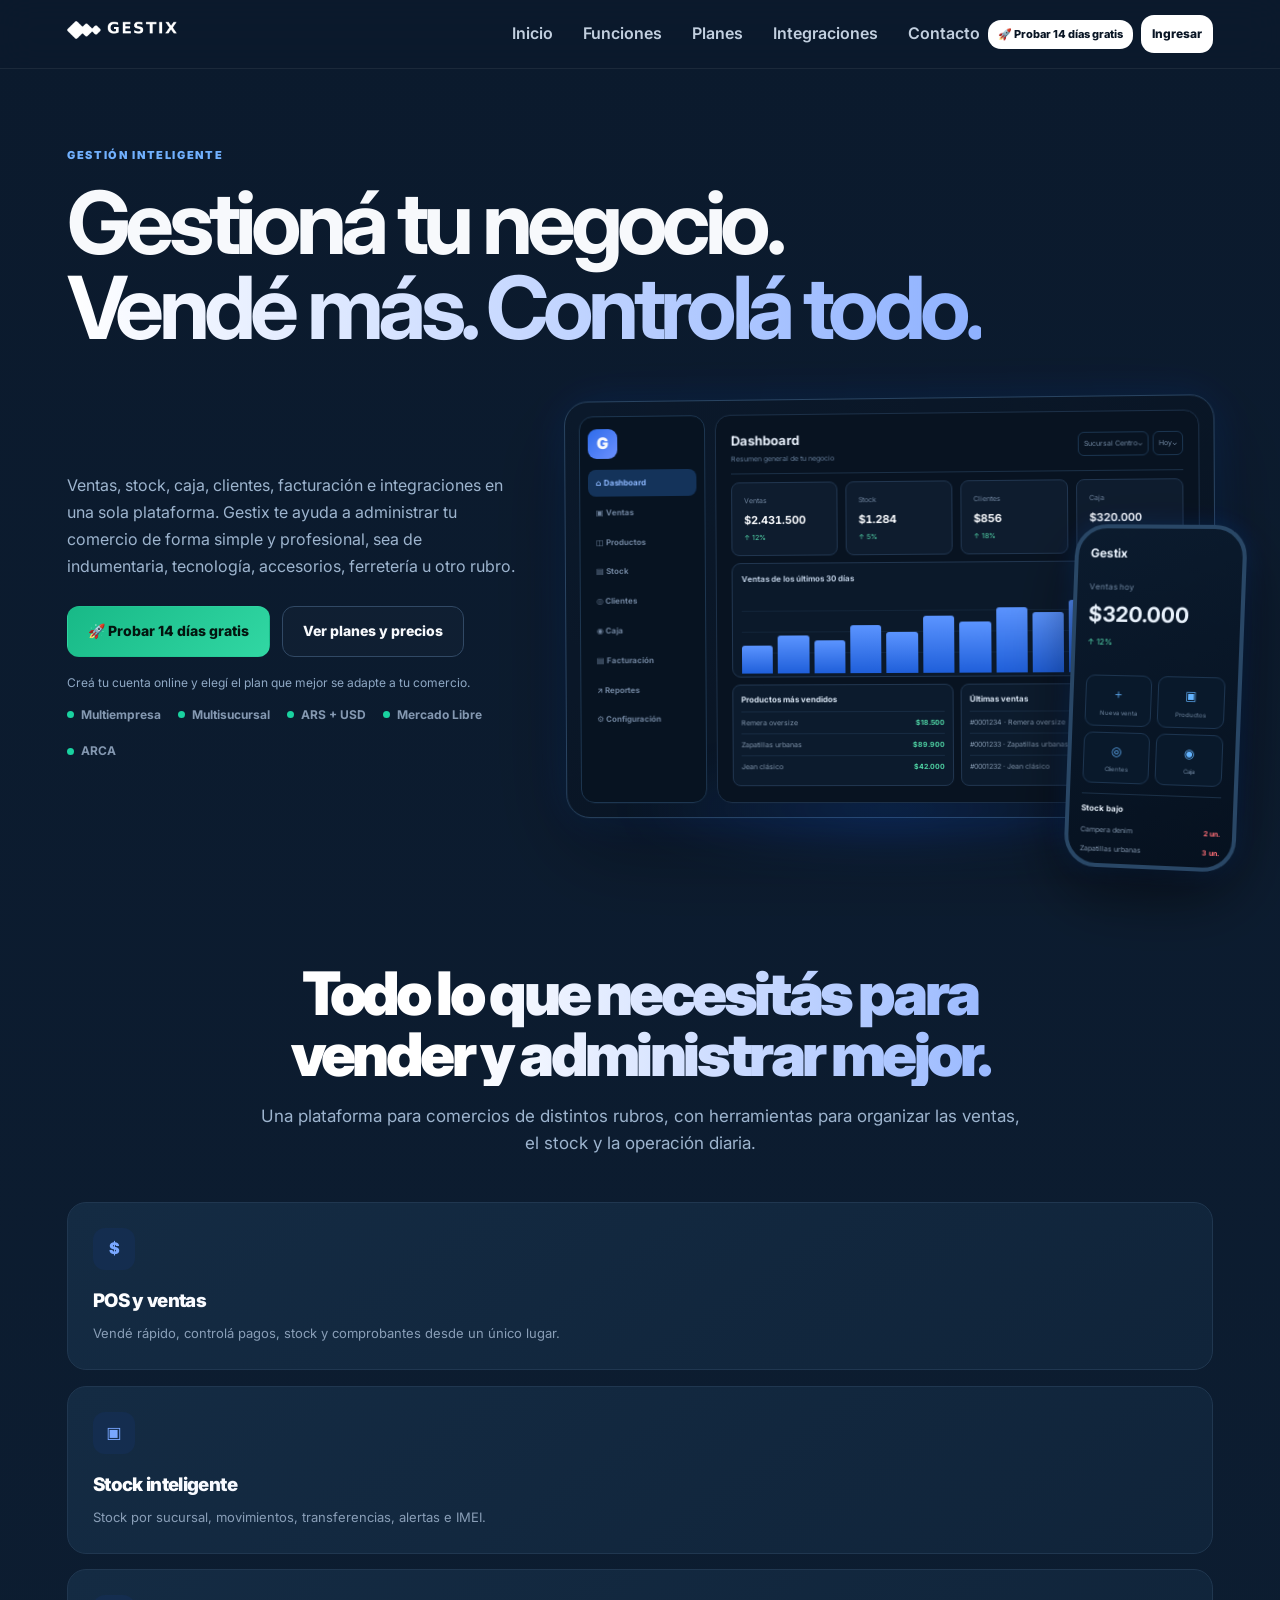
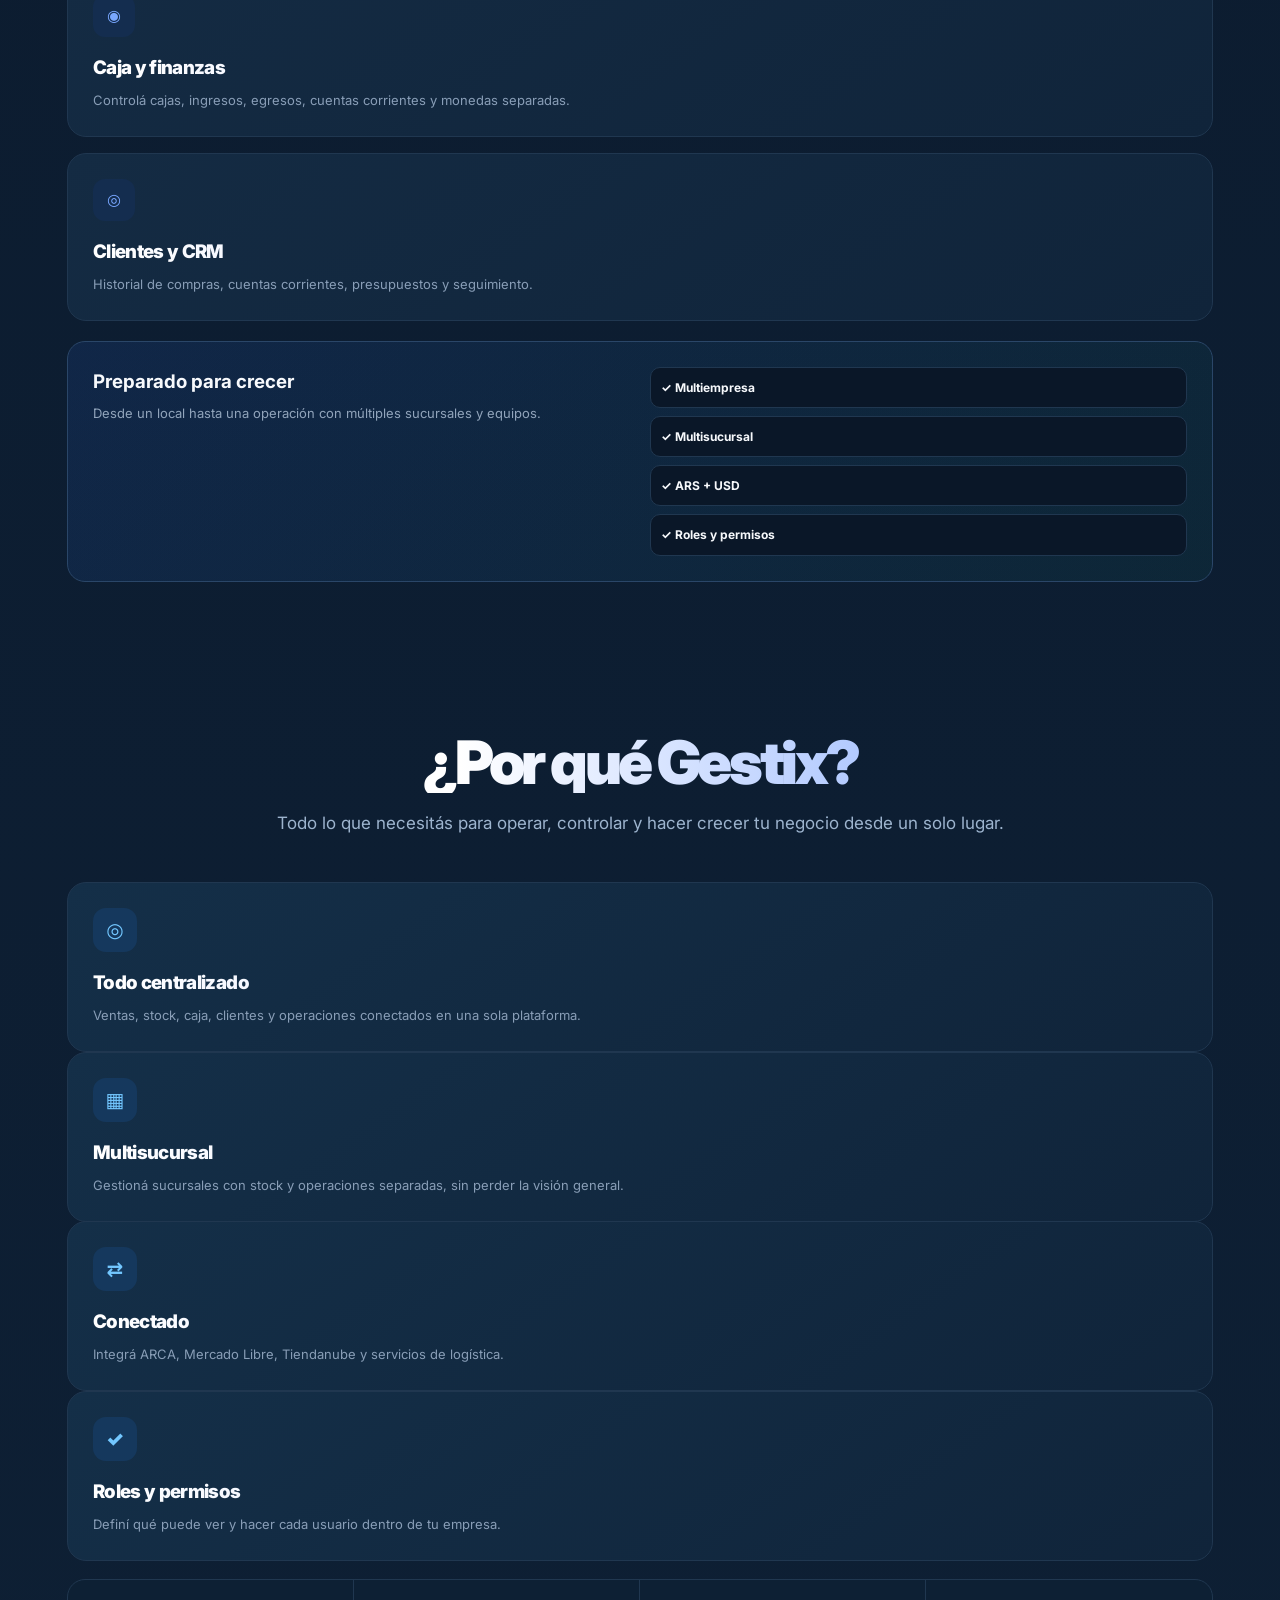
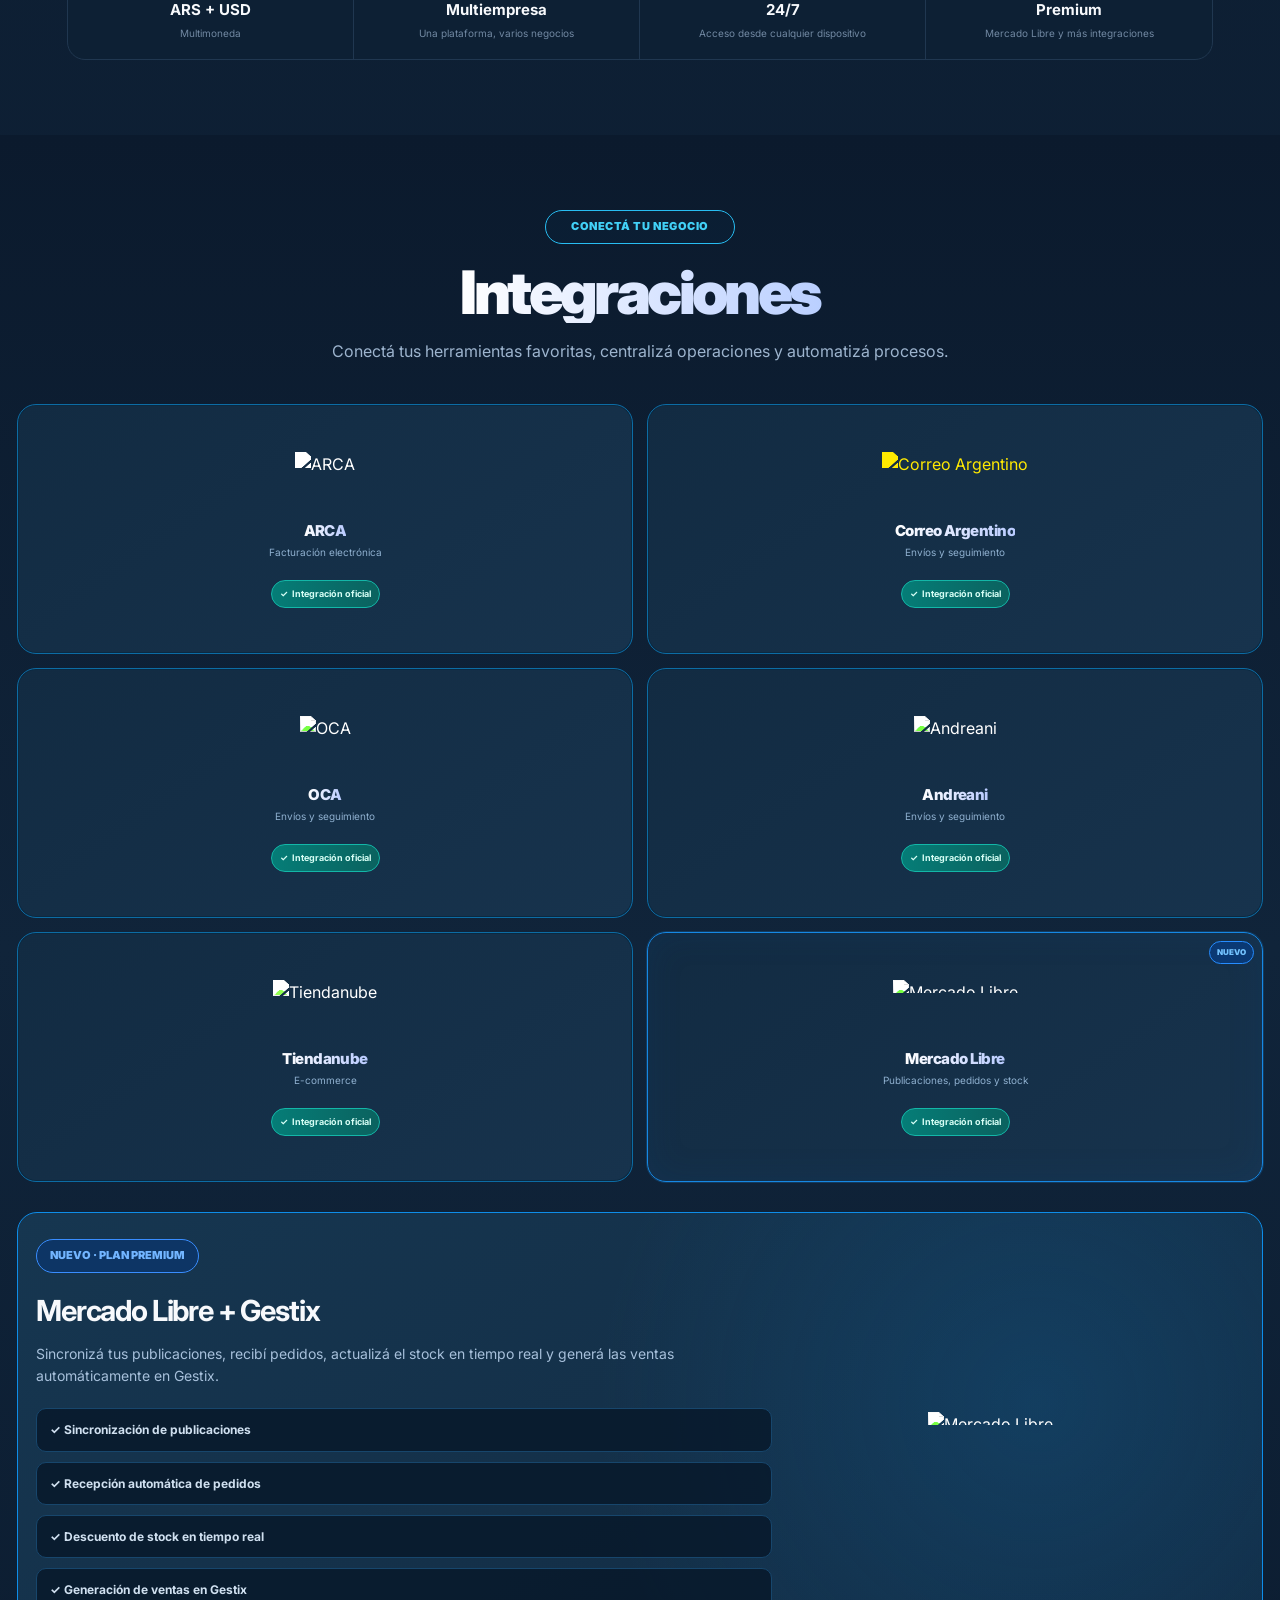
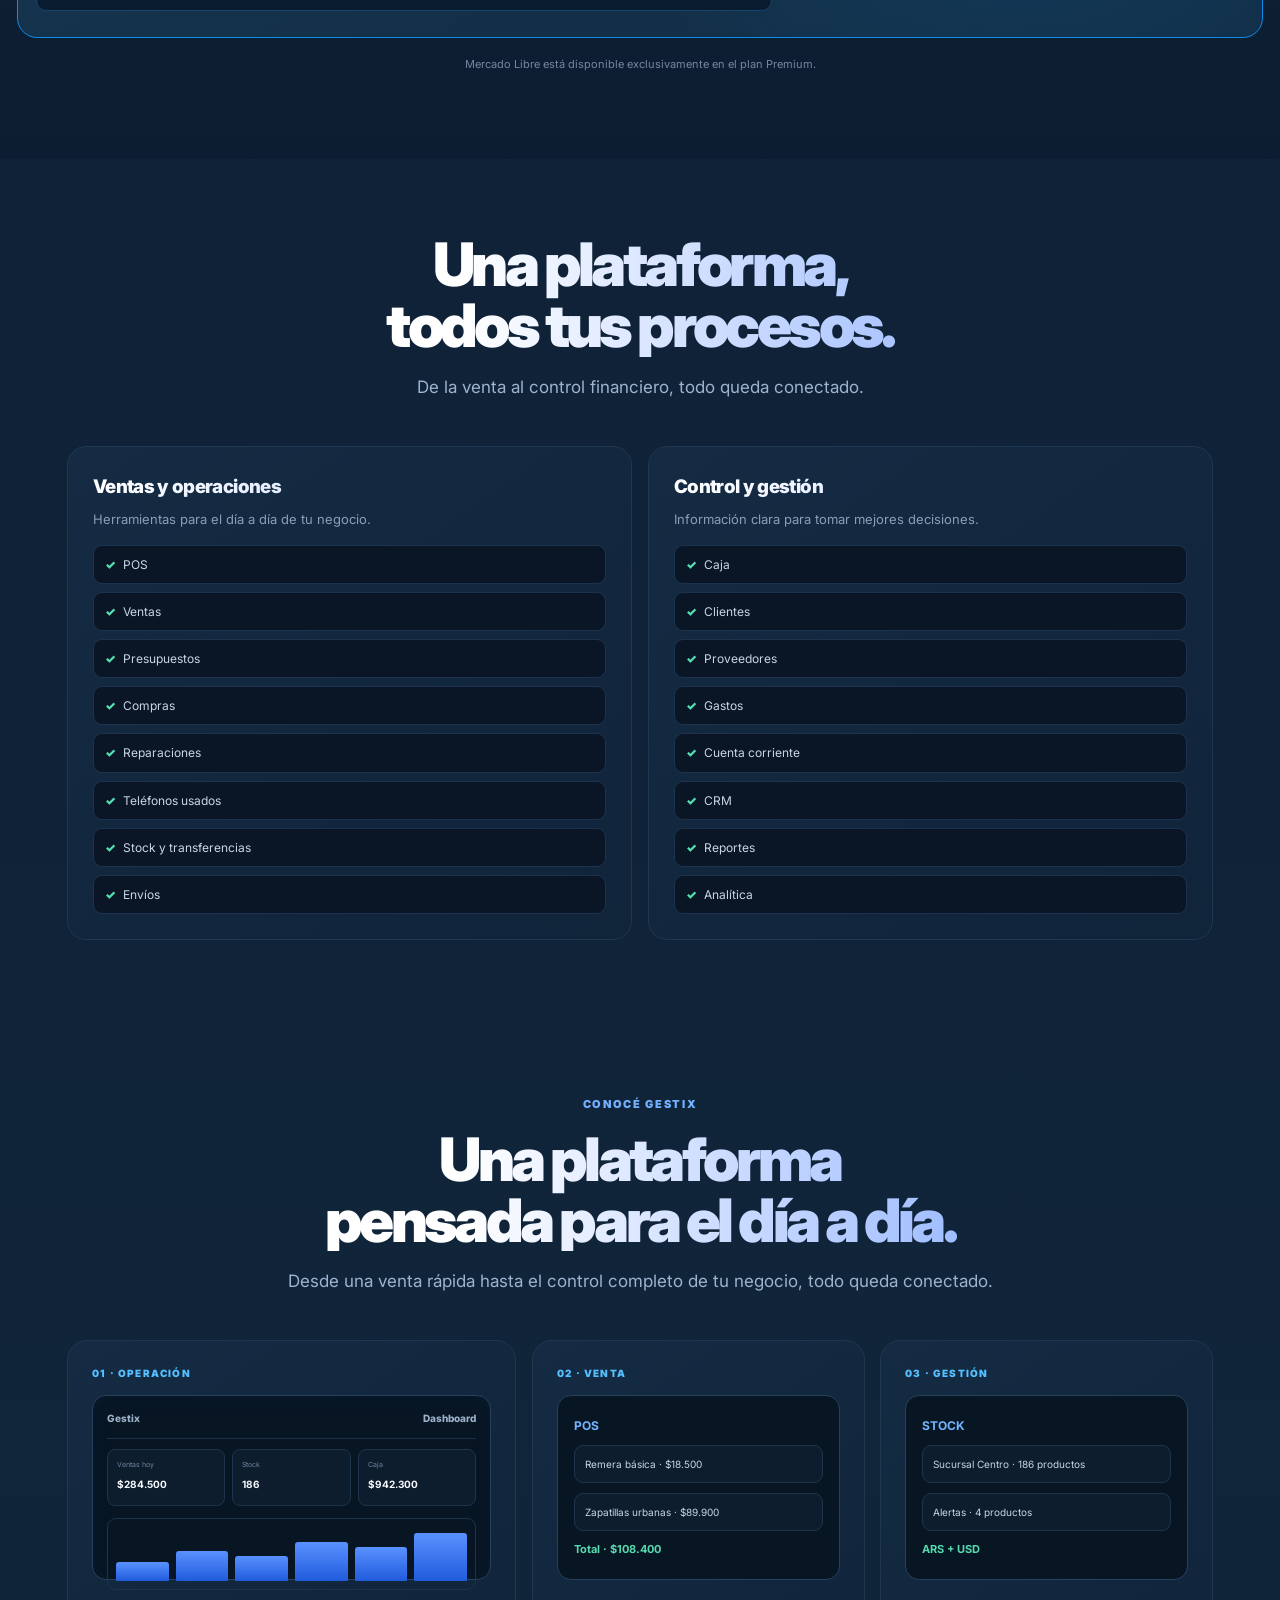
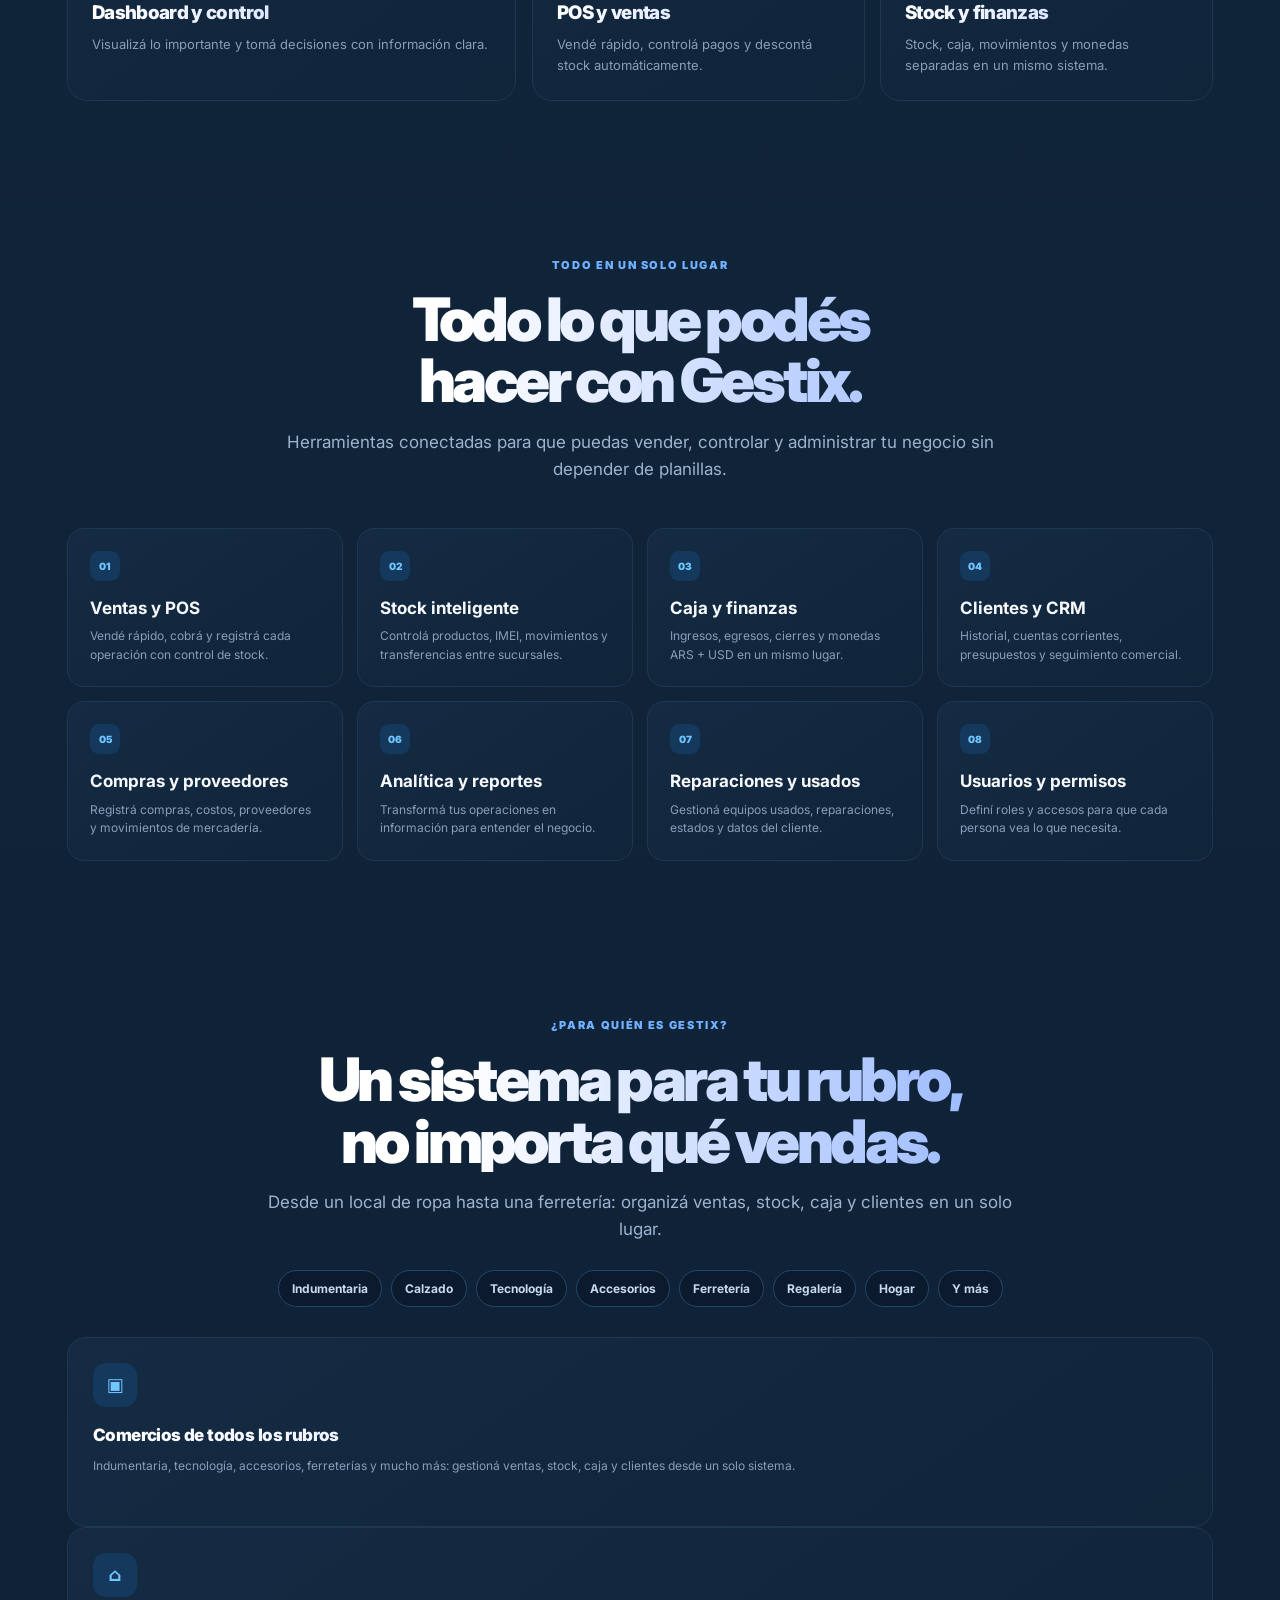
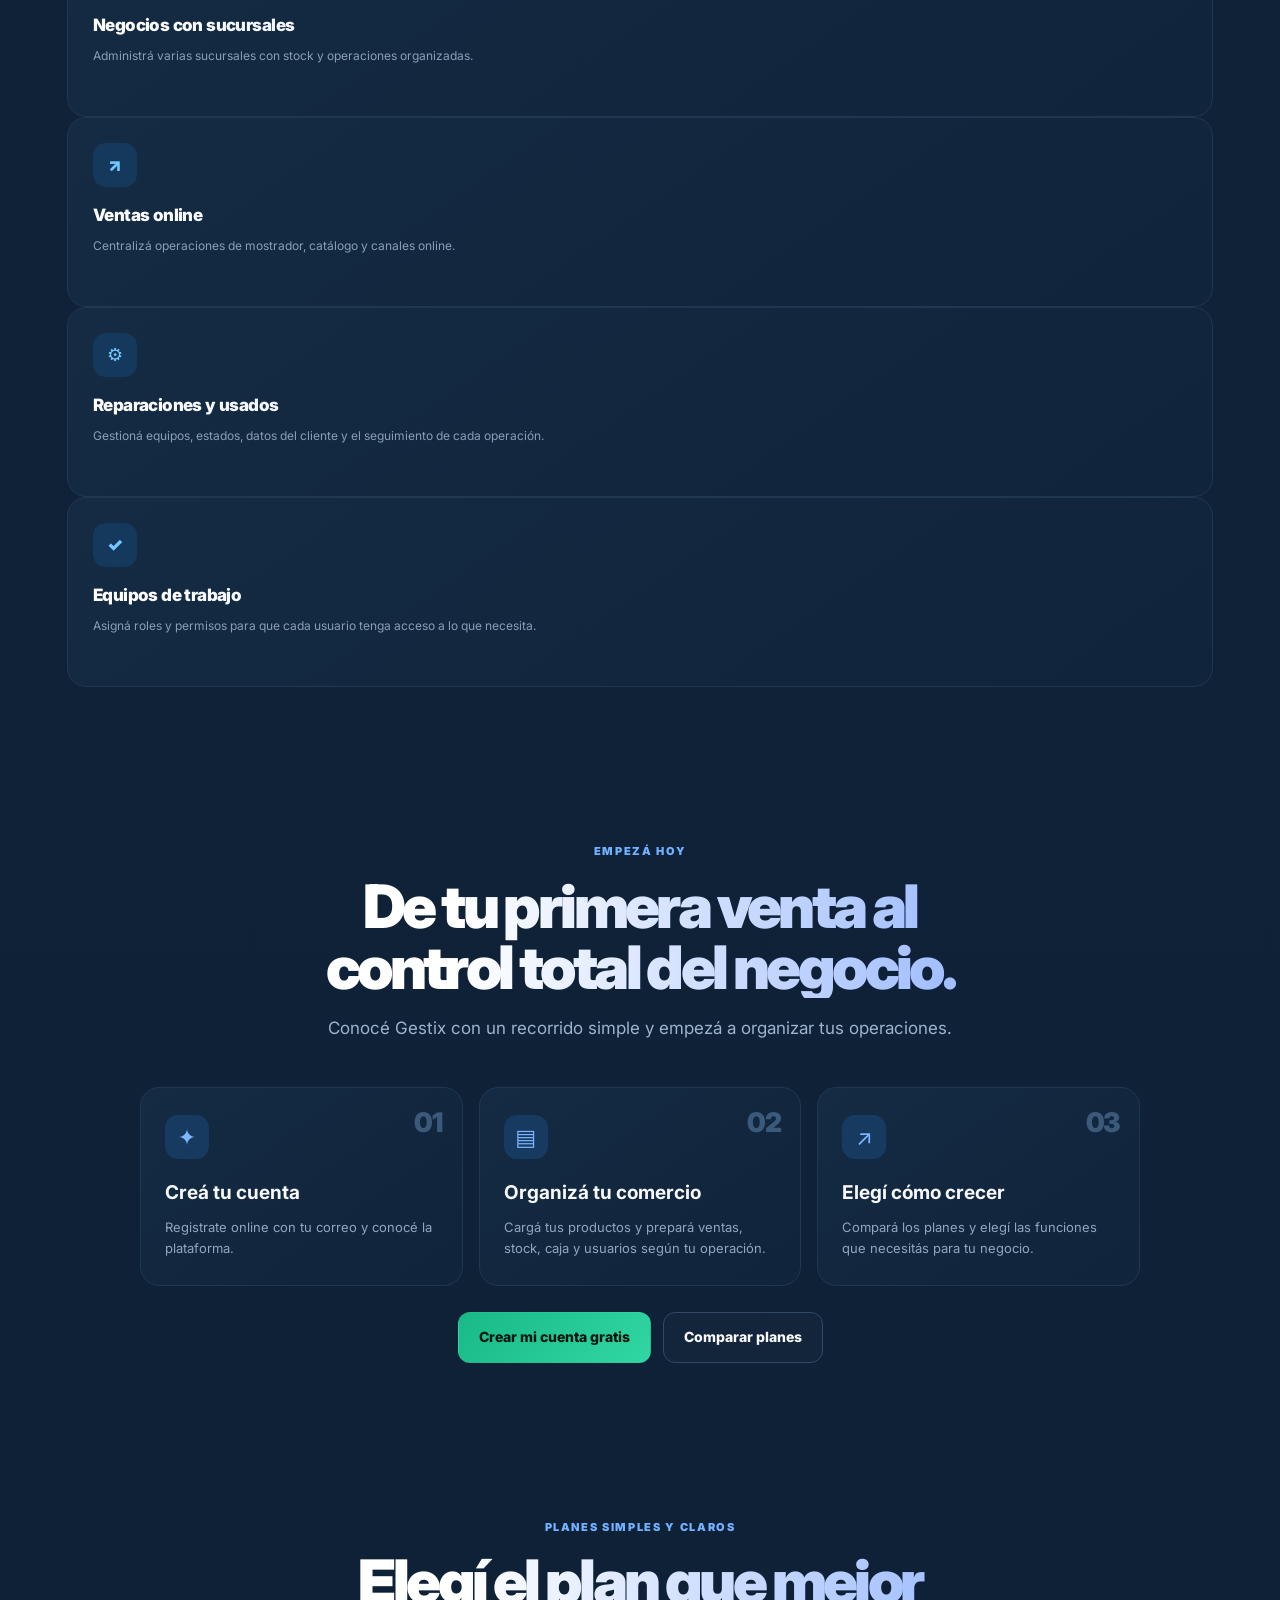
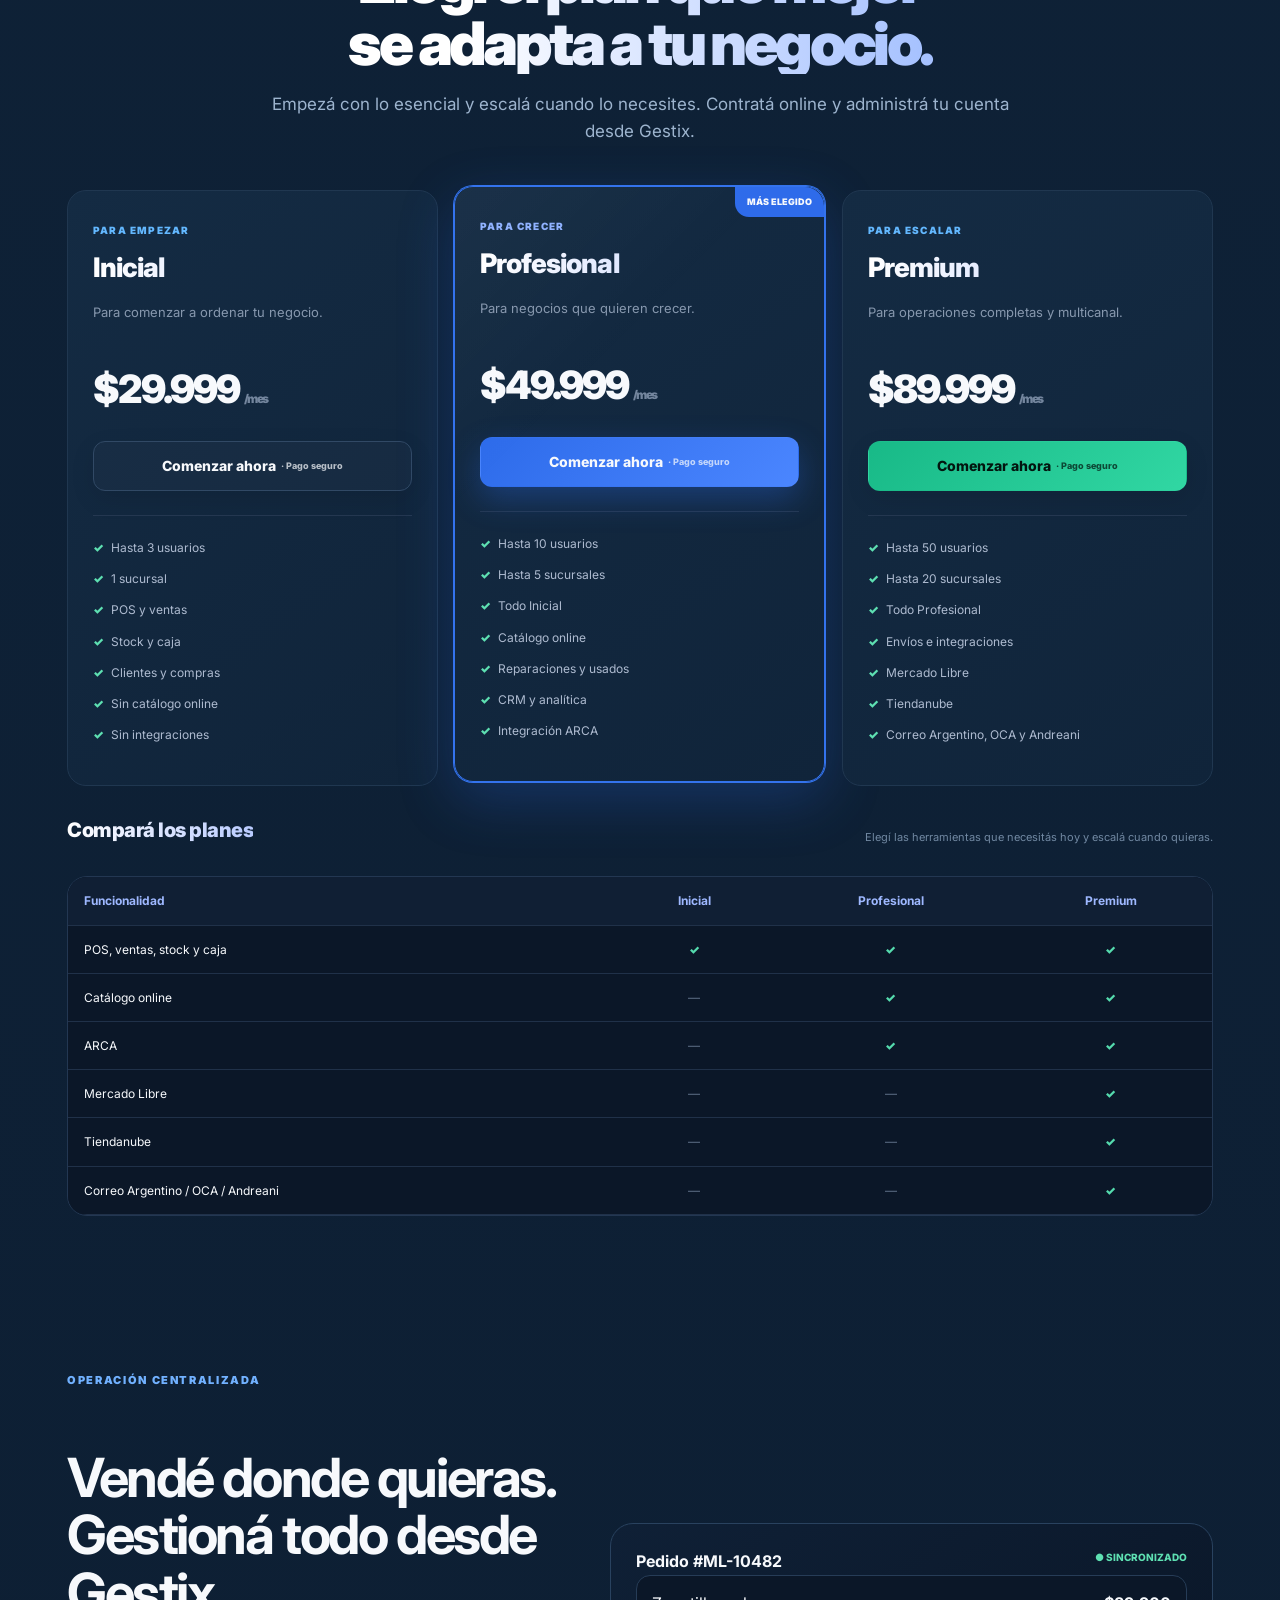
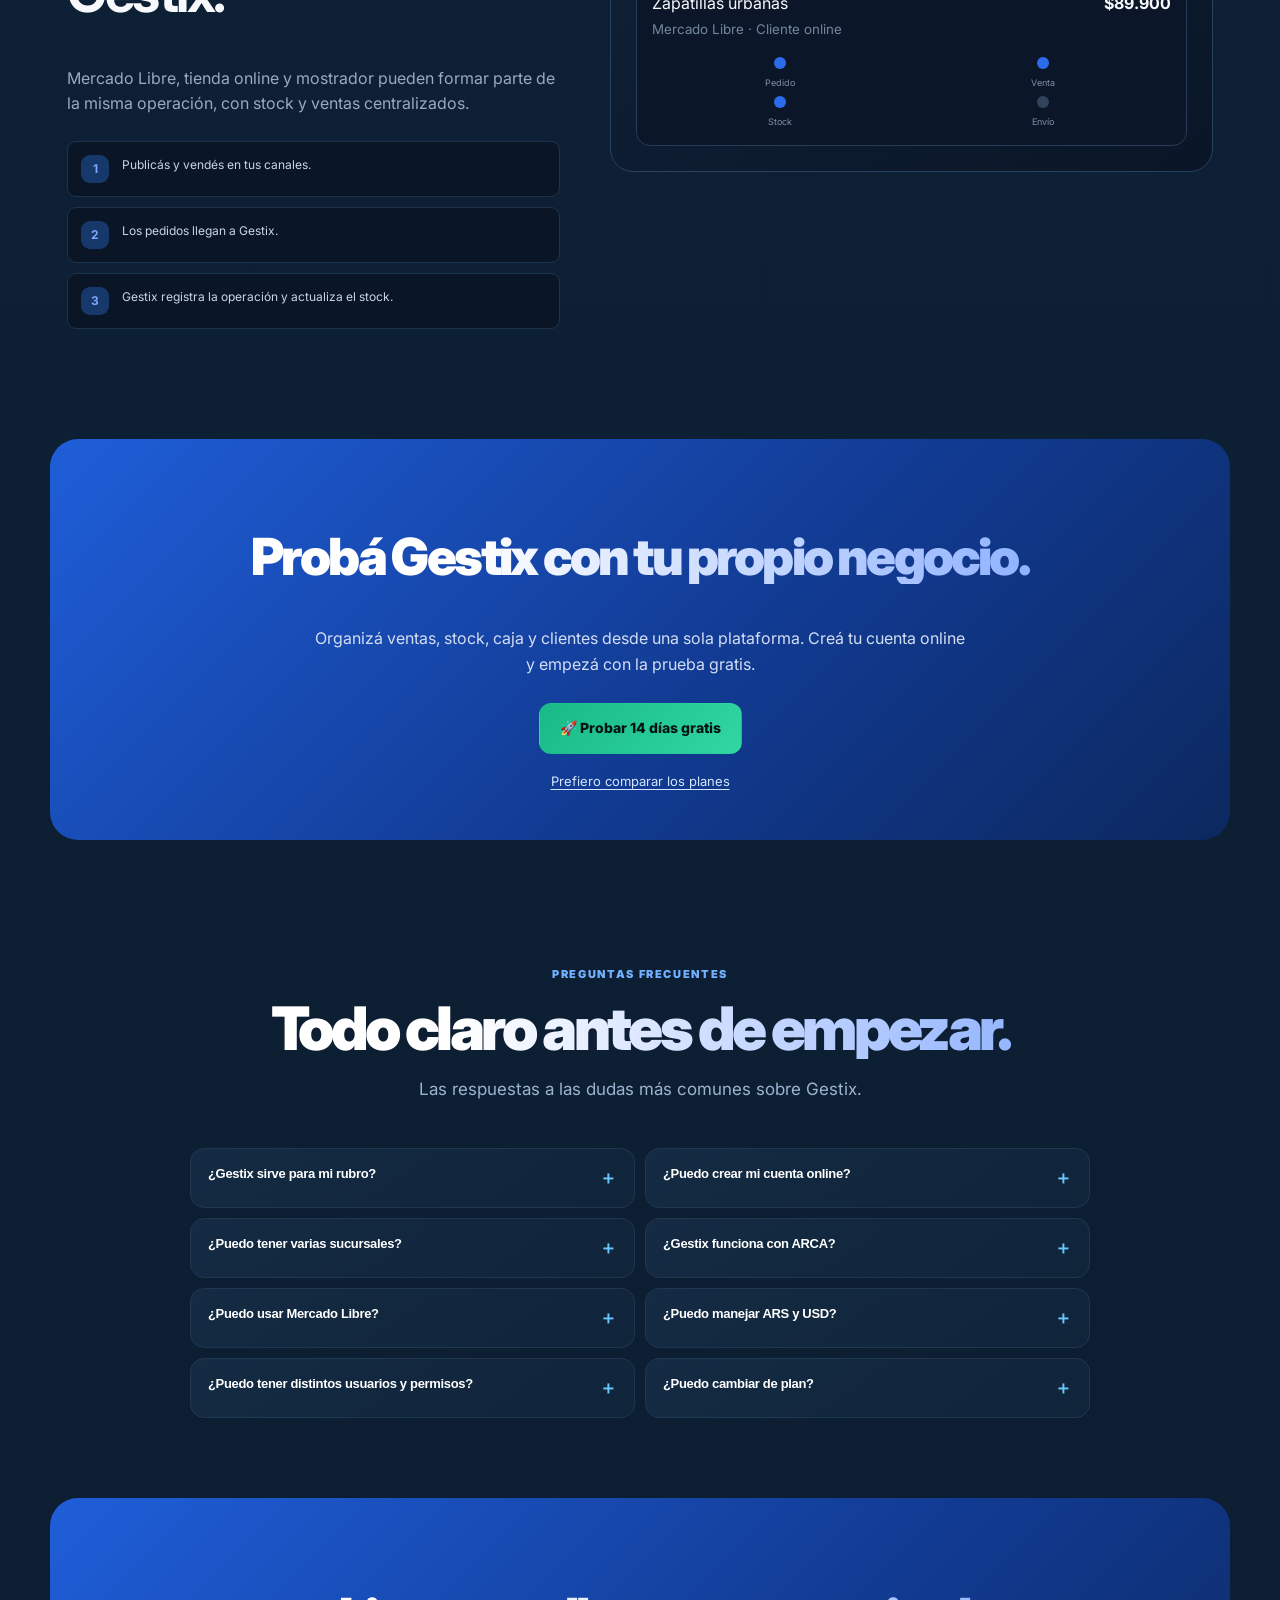
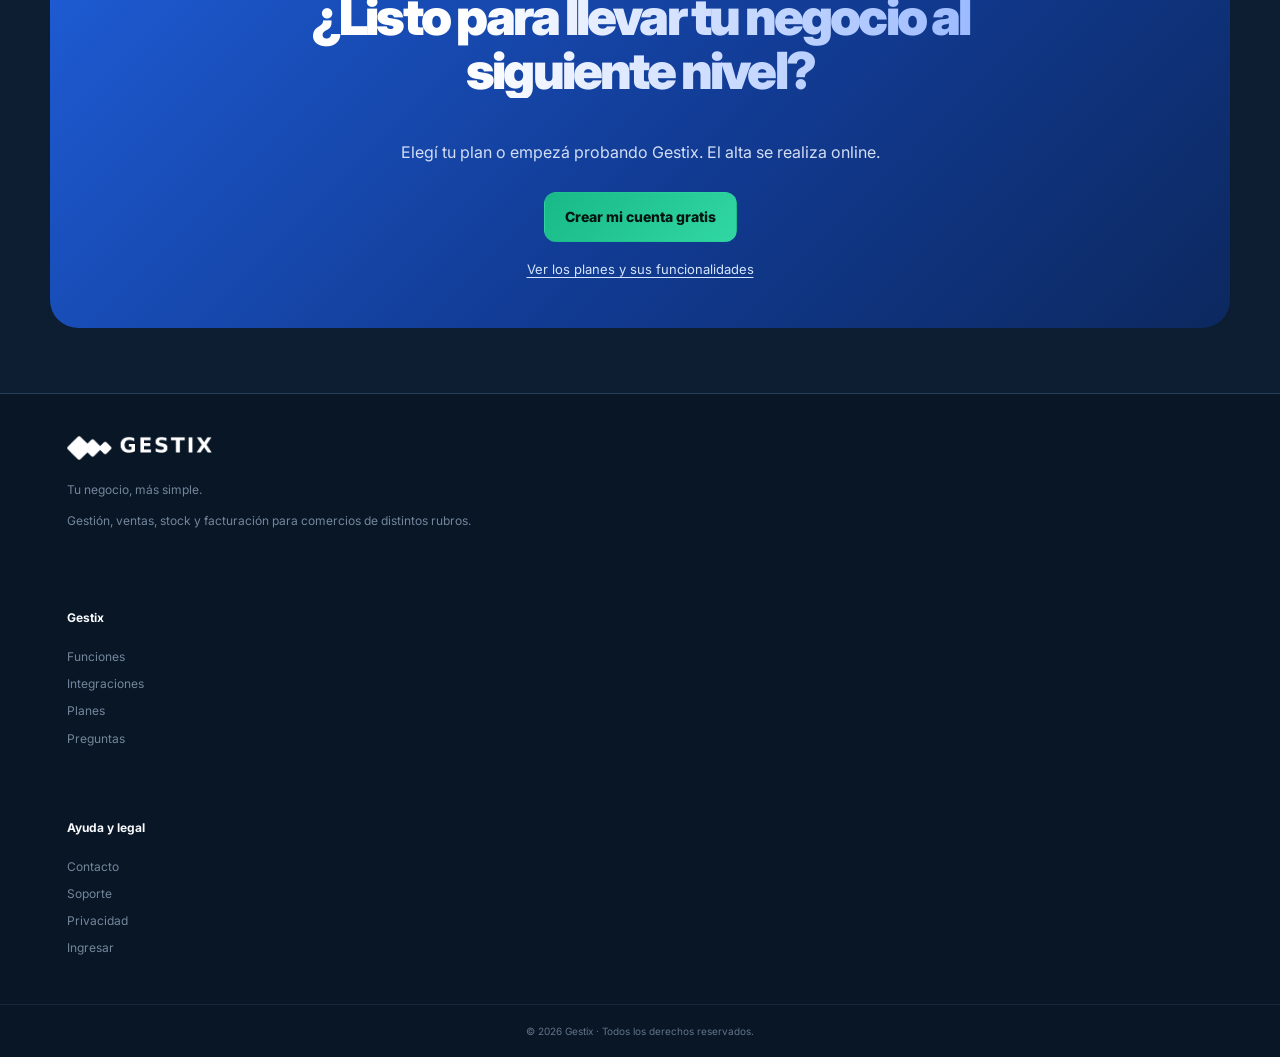
==== commit f5a22971: "Add getting-started section and commerce FAQ to Gestix landing page" ====
--- a/index.html
+++ b/index.html
@@ -1 +1 @@
-<!doctype html><html lang="es"><head><meta charset="utf-8"><meta name="viewport" content="width=device-width,initial-scale=1"><meta name="description" content="Gestix es un sistema de gestión para comercios de distintos rubros: ventas, POS, stock, caja, clientes, facturación, sucursales e integraciones."><meta name="robots" content="index,follow"><link rel="canonical" href="https://gestix.com.ar/"><meta property="og:type" content="website"><meta property="og:site_name" content="Gestix"><meta property="og:title" content="Gestix | Sistema de gestión para comercios"><meta property="og:description" content="Ventas, stock, caja, clientes, facturación e integraciones en una sola plataforma."><meta property="og:url" content="https://gestix.com.ar/"><meta property="og:image" content="https://gestix.com.ar/gestix-logo-horizontal-blanco.png"><meta name="twitter:card" content="summary"><meta name="twitter:title" content="Gestix | Sistema de gestión para comercios"><meta name="twitter:description" content="Ventas, stock, caja, clientes, facturación e integraciones en una sola plataforma."><meta name="twitter:image" content="https://gestix.com.ar/gestix-logo-horizontal-blanco.png"><meta name="theme-color" content="#06101d"><link rel="icon" type="image/png" href="gestix-app-icon.png"><link rel="apple-touch-icon" href="gestix-app-icon.png"><link rel="preconnect" href="https://fonts.googleapis.com"><link rel="preconnect" href="https://fonts.gstatic.com" crossorigin><link href="https://fonts.googleapis.com/css2?family=Inter:wght@400;500;600;700;800;900&display=swap" rel="stylesheet"><title>Gestix | Todo tu negocio, en un solo lugar</title><style>:root{--bg:#0b1a2d;--card:#0d2034;--line:#123b5b;--text:#f7f9fc;--muted:#9db4ce;--blue:#1688e4;--cyan:#22d4f2;--green:#19d2a0;--max:1180px}*{box-sizing:border-box}html{scroll-behavior:smooth}body{margin:0;background:linear-gradient(180deg,#0b1a2d,#10243a 45%,#0c1d31);color:var(--text);font-family:Inter,system-ui,sans-serif;line-height:1.6;overflow-x:hidden}a{color:inherit;text-decoration:none}.wrap{max-width:var(--max);margin:auto;padding:0 24px}header{position:sticky;top:0;z-index:50;background:#0b1a2de8;backdrop-filter:blur(18px);border-bottom:1px solid #ffffff12}.nav{height:78px;display:flex;align-items:center;gap:30px}.logo{width:142px}.navlinks{display:flex;gap:30px;margin-left:auto;color:#c2cfdf;font-size:16px;font-weight:600}.navlinks a:hover{color:#fff}.navbtn{padding:15px 28px;border-radius:13px;background:#fff;color:#091524;font-size:15px;font-weight:800}.menu{display:none;margin-left:4px;background:none;border:0;color:#fff;font-size:28px;cursor:pointer}.navlinks.show{display:flex}.section{padding:100px 0}.heading{text-align:center;max-width:820px;margin:0 auto 45px}.heading h2{font-size:clamp(36px,5vw,64px);line-height:1.06;letter-spacing:-.055em;margin:0 0 15px}.heading p{color:var(--muted);font-size:17px}.hero{padding:95px 0 80px}.hero-grid{display:grid;grid-template-columns:1fr 1fr;gap:55px;align-items:center}.eyebrow{display:inline-flex;color:#71b1ff;font-size:11px;font-weight:900;letter-spacing:.15em;margin-bottom:15px}.hero h1{font-size:clamp(45px,6vw,73px);line-height:1.02;letter-spacing:-.055em;margin:0 0 20px}.gradient{background:linear-gradient(90deg,#fff,#8eb1ff);-webkit-background-clip:text;background-clip:text;color:transparent}.hero p{font-size:18px;color:var(--muted);line-height:1.7}.actions{display:flex;gap:12px;flex-wrap:wrap;margin:28px 0}.btn{display:inline-flex;align-items:center;justify-content:center;padding:13px 20px;border-radius:12px;font-size:14px;font-weight:800;border:1px solid transparent}.primary{background:linear-gradient(135deg,#2d6bea,#4b86ff)}.ghost{border-color:#314965;background:#ffffff05}.green{background:linear-gradient(135deg,#18b987,#31d7a3);color:#03150f}.proof{display:flex;gap:17px;flex-wrap:wrap;color:#8498b1;font-size:12px;font-weight:700}.proof span{display:flex;align-items:center;gap:7px}.proof i{width:7px;height:7px;border-radius:50%;background:var(--green)}.screen{background:#0a1727;border:1px solid #294461;border-radius:24px;padding:12px}.screenbody{background:#081321;border:1px solid #1c3048;border-radius:15px;padding:18px}.metrics{display:grid;grid-template-columns:repeat(3,1fr);gap:9px}.metric{padding:15px;border:1px solid #213650;border-radius:12px;background:#0e1c2e}.metric small{display:block;color:#70859f;font-size:9px}.metric strong{font-size:15px}.metric em{display:block;color:#55dbae;font-size:8px;font-style:normal}.fakechart{height:140px;margin-top:10px;border:1px solid #213650;border-radius:12px;background:linear-gradient(180deg,#0e1c2e,#0a1727);padding:18px;display:flex;align-items:end;gap:10px}.fakechart i{flex:1;background:linear-gradient(#5a91ff,#205bdc);border-radius:5px 5px 1px 1px}.strip{border-block:1px solid #ffffff14;background:#0d2034}.strip-grid{display:grid;grid-template-columns:repeat(4,1fr);padding:20px 0}.strip-item{text-align:center;border-right:1px solid #213149}.strip-item:last-child{border:0}.strip-item strong{display:block;font-size:19px}.strip-item span{color:#71839a;font-size:11px}.feature-grid,.plans,.modules{display:grid;gap:16px}.feature-grid{grid-template-columns:repeat(4,1fr)}.feature,.module,.plan{padding:25px;border:1px solid #203750;border-radius:19px;background:linear-gradient(145deg,#142b43,#10243a)}.ico{width:42px;height:42px;border-radius:12px;background:#142d4f;color:#79a7ff;display:grid;place-items:center;font-weight:900;margin-bottom:16px}.feature h3,.module h3{margin:0 0 7px}.feature p,.module>p{margin:0;color:#899eb7;font-size:13px}.billing{margin-top:20px;padding:25px;border:1px solid #2a4668;border-radius:18px;background:linear-gradient(135deg,#2d6bea1f,#19d2a00d);display:grid;grid-template-columns:1fr 1fr;gap:20px}.billing h3{margin:0 0 6px}.billing p{margin:0;color:#91a4bb;font-size:13px}.billing-list{display:grid;grid-template-columns:1fr 1fr;gap:8px}.billing-list span{padding:10px;border:1px solid #203750;border-radius:10px;background:#0a1728;font-size:12px;font-weight:700}.integrations{background:linear-gradient(180deg,#0b1a2d,#10243a 50%,#0c1d31);position:relative;overflow:hidden}.integrations>.wrap{max-width:1740px;padding:0 46px}.integrations .heading{margin-bottom:40px}.integrations .heading:before{content:"CONECTÁ TU NEGOCIO";display:inline-flex;align-items:center;justify-content:center;padding:7px 25px;border:1px solid #28bdf2;border-radius:999px;color:#42d1f7;font-size:11px;font-weight:900;letter-spacing:.05em;margin-bottom:18px;background:#0a274044}.integrations .heading h2{background:linear-gradient(90deg,#fff 0%,#fff 36%,#22d4f2 78%);-webkit-background-clip:text;background-clip:text;color:transparent}.integrations .heading p{font-size:18px;line-height:1.55}.integration-grid{display:grid;grid-template-columns:repeat(3,minmax(0,1fr));gap:22px}.integration-brand-card{position:relative;min-width:0;min-height:370px;padding:24px 20px 24px;border:1px solid #0c6ca4;background:linear-gradient(145deg,#122b42,#17334d);border-radius:19px;display:flex;flex-direction:column;align-items:center;text-align:center;box-shadow:inset 0 0 0 1px #0b2941;transition:.2s;overflow:hidden}.integration-brand-card:hover{transform:translateY(-4px);border-color:#28bdf2;box-shadow:0 16px 45px #00111f66}.brandmark{width:100%;height:150px;margin-bottom:18px;display:flex;align-items:center;justify-content:center;position:relative;overflow:hidden}.brandmark img{position:relative;z-index:1;display:block;width:auto!important;height:auto!important;max-width:82%!important;max-height:82px!important;object-fit:contain!important;background:transparent!important;padding:0!important;border:0!important;border-radius:0!important;box-shadow:none!important;filter:brightness(1.45) contrast(1.12) saturate(1.08)!important;mix-blend-mode:normal!important}.integration-brand-card:nth-child(1) .brandmark img{max-width:86%!important;max-height:52px!important;filter:brightness(0) invert(1)!important}.integration-brand-card:nth-child(2) .brandmark img{max-width:84%!important;max-height:72px!important;filter:brightness(0) saturate(100%) invert(77%) sepia(99%) saturate(1180%) hue-rotate(358deg) brightness(101%) contrast(101%)!important}.integration-brand-card:nth-child(3) .brandmark img{max-width:82%!important;max-height:60px!important}.integration-brand-card:nth-child(4) .brandmark img{max-width:94%!important;max-height:84px!important}.integration-brand-card:nth-child(5) .brandmark img{max-width:84%!important;max-height:60px!important;filter:brightness(1.7) contrast(1.14) saturate(1.1)!important}.integration-brand-card:nth-child(6) .brandmark img{max-width:82%!important;max-height:90px!important;clip-path:inset(0 0 50% 0)!important}.integration-brand-card:nth-child(6) .brandmark:after{content:"";display:block;position:absolute;left:50%;top:50%;transform:translate(-50%,-50%);width:82%;height:90px;background:url("https://i.logos-download.com/114454/32896-717400b83dd96e5d61a4044b82a43deb.svg/Mercado_Libre_Logo_2021.svg?dl=") center/contain no-repeat;filter:brightness(0) invert(1);clip-path:inset(50% 0 0 0)}.integration-brand-card h3{font-size:22px;margin:0 0 3px}.integration-brand-card small{font-size:14px;color:#8fb0cf;min-height:22px}.official-badge{display:inline-flex;align-items:center;justify-content:center;margin-top:17px;padding:8px 17px;border-radius:999px;background:linear-gradient(90deg,#057d77,#0b625f);color:#d8fff6;font-size:12px;font-weight:700;border:1px solid #13b7a8}.new-badge{position:absolute;right:13px;top:13px;padding:6px 11px;border:1px solid #268cff;border-radius:999px;background:#0a3974;color:#73c3ff;font-size:10px;font-weight:900}.ml-integration{border-color:#1688e4;box-shadow:0 0 0 1px #123b60,inset 0 0 35px #0c4c8d22}.ml-card{margin-top:30px;padding:38px;border:1px solid #0e8de9;border-radius:20px;background:radial-gradient(circle at 82% 45%,#1269a544,transparent 42%),linear-gradient(145deg,#163650,#122b43);display:grid;grid-template-columns:1.25fr .75fr;gap:30px;align-items:center;min-height:350px}.ml-badge{display:inline-flex;padding:7px 13px;border-radius:999px;background:#0d3565;border:1px solid #398dff;color:#72b5ff;font-size:11px;font-weight:900;margin-bottom:15px}.ml-card h3{font-size:clamp(30px,3vw,42px);letter-spacing:-.04em;margin:0 0 9px}.ml-card p{margin:0;color:#a7c0db;font-size:16px;line-height:1.55}.ml-visual{position:relative;min-height:190px;display:flex;align-items:center;justify-content:center}.ml-visual img{position:relative;z-index:1;width:430px!important;max-width:100%!important;height:auto!important;max-height:220px!important;clip-path:inset(0 0 50% 0)!important}.ml-visual:after{content:"";display:block;position:absolute;z-index:2;left:50%;top:50%;transform:translate(-50%,-50%);width:430px;height:220px;background:url("https://i.logos-download.com/114454/32896-717400b83dd96e5d61a4044b82a43deb.svg/Mercado_Libre_Logo_2021.svg?dl=") center/contain no-repeat;filter:brightness(0) invert(1);clip-path:inset(50% 0 0 0)}.ml-list{display:grid;grid-template-columns:repeat(2,1fr);gap:10px;margin-top:22px}.ml-list span{padding:11px 13px;border-radius:10px;background:#071729cc;border:1px solid #17466c;font-size:12px;font-weight:700;color:#d0e0f0}.modules{grid-template-columns:1fr 1fr}.module ul{list-style:none;margin:15px 0 0;padding:0;display:grid;grid-template-columns:1fr 1fr;gap:8px}.module li,.step{padding:9px 11px;border:1px solid #1d334d;border-radius:9px;background:#0a1626;color:#c8d5e4;font-size:12px}.module li:before{content:"✓";color:#55e0b2;font-weight:900;margin-right:7px}.plans{grid-template-columns:repeat(3,1fr)}.plan{position:relative}.plan.featured{border-color:#3473ed;box-shadow:0 20px 60px #2d6bea24}.badge{position:absolute;top:0;right:0;border-radius:0 19px 0 14px;background:#2e6bea;padding:8px 12px;font-size:9px;font-weight:900}.plan h3{font-size:27px;margin:0}.plan>p{color:#8798ae;font-size:13px;min-height:42px}.price{font-size:39px;font-weight:900;letter-spacing:-.05em;margin:14px 0 20px}.price small{font-size:12px;color:#74869e}.plan .btn{width:100%}.divider{height:1px;background:#253851;margin:22px 0 16px}.plan ul{list-style:none;padding:0;margin:10px 0}.plan li{color:#aebbd0;font-size:12px;padding:6px 0}.plan li:before{content:"✓";color:#5ee0b2;font-weight:900;margin-right:7px}.compare{margin-top:30px;border:1px solid #233752;border-radius:20px;overflow:auto}.compare table{border-collapse:collapse;width:100%;min-width:780px;background:#0b1728}.compare th,.compare td{padding:14px 16px;border-bottom:1px solid #203149;text-align:center;font-size:12px}.compare th:first-child,.compare td:first-child{text-align:left}.compare th{background:#101f34;color:#9eb8ff}.yes{color:#55dbae;font-weight:900}.no{color:#5f7188}.logistics{display:grid;grid-template-columns:.9fr 1.1fr;gap:50px;align-items:center}.logistics h2{font-size:clamp(36px,4.5vw,54px);line-height:1.06;letter-spacing:-.045em}.logistics p{color:#9aaabd}.steps{display:grid;gap:10px;margin-top:24px}.step{display:flex;gap:13px;padding:13px}.step b{width:28px;height:28px;border-radius:9px;background:#17386a;color:#7fa6ff;display:grid;place-items:center}.flow{padding:25px;border-radius:23px;border:1px solid #29425f;background:linear-gradient(145deg,#0f2036,#0a1627)}.flow-top,.orderhead{display:flex;justify-content:space-between}.status{color:#5ee0b2;font-size:10px;font-weight:800}.order{padding:15px;border:1px solid #263c57;border-radius:14px;background:#0b1728}.timeline{display:grid;grid-template-columns:repeat(4,1fr);gap:6px;margin-top:15px}.timeline div{text-align:center;font-size:9px;color:#7f91a8}.timeline i{display:block;width:12px;height:12px;border-radius:50%;background:#2c6bea;margin:0 auto 7px}.timeline .pending i{background:#31445c}.cta{margin:35px auto 100px;padding:65px 35px;text-align:center;border-radius:28px;background:linear-gradient(135deg,#1f5ed9,#113a91 58%,#0c285f)}.cta h2{font-size:clamp(35px,4vw,53px);line-height:1.06}.cta p{color:#d3def5;max-width:650px;margin:0 auto 26px}.faq{max-width:850px;margin:auto;padding-bottom:100px}.faq article{border-bottom:1px solid #263a54}.faq button{width:100%;background:none;border:0;color:#fff;padding:20px 0;text-align:left;display:flex;justify-content:space-between;cursor:pointer;font-weight:800}.faq p{display:none;color:#8f9fb4;font-size:13px}.faq article.open p{display:block}footer{border-top:1px solid #24405d;background:#081626}.foot{display:grid;grid-template-columns:2fr 1fr 1fr;gap:50px;padding:55px 24px}.foot img{width:145px}.foot p,.foot a{color:#74869c;font-size:12px}.foot h4{font-size:12px}.foot a{display:block;padding:4px 0}.bottom{border-top:1px solid #17283d;text-align:center;color:#62738a;padding:18px;font-size:10px}@media(max-width:1000px){.hero-grid,.logistics{grid-template-columns:1fr}.feature-grid{grid-template-columns:repeat(2,1fr)}.integration-grid{grid-template-columns:repeat(2,minmax(0,1fr))}.plans,.modules{grid-template-columns:1fr}.navlinks{display:none}.navlinks.show{display:flex;position:absolute;top:78px;left:0;right:0;margin:0;padding:18px 24px;flex-direction:column;gap:16px;background:#0b1a2df8;border-bottom:1px solid #ffffff12}.navbtn{margin-left:auto}.menu{display:block}.ml-card{grid-template-columns:1fr}.ml-visual{order:-1}.billing{grid-template-columns:1fr}.integrations>.wrap{padding:0 28px}.integration-brand-card{min-height:330px}.brandmark{height:135px}}@media(max-width:620px){.audience-grid{grid-template-columns:1fr}.audience-card{min-height:0;padding:21px}.compare-title{display:block;margin-top:25px}.compare-title span{display:block;margin-top:4px}.plans{gap:14px}.plan{padding:22px}.plan .btn{min-height:50px;font-size:14px}.faq-section{padding-top:35px}.faq-grid{grid-template-columns:1fr!important}.faq-grid button{min-height:54px}.cta .btn{min-height:50px;width:100%}.navbtn{min-height:44px;display:inline-flex;align-items:center}.navlinks a{min-height:44px;display:flex;align-items:center}}.wrap{padding:0 17px}.nav{height:68px;gap:8px}.logo{width:110px;flex:0 0 auto}.trial-btn{white-space:nowrap;padding:9px 10px;font-size:11px;line-height:1;flex:0 0 auto}.navbtn:not(.trial-btn){padding:9px 11px;font-size:12px;white-space:nowrap;flex:0 0 auto}.hero{padding:50px 0 55px}.hero h1{font-size:43px}.hero p{font-size:16px}.strip-grid{grid-template-columns:1fr 1fr}.section{padding:75px 0}.feature-grid{grid-template-columns:1fr}.integrations .heading h2{font-size:42px}.integrations .heading p{font-size:16px}.integrations>.wrap{padding:0 17px}.integration-grid{grid-template-columns:repeat(2,minmax(0,1fr));gap:14px}.integration-brand-card{min-height:250px;padding:16px 7px 15px}.integration-brand-card .brandmark{height:88px;margin-bottom:10px}.integration-brand-card .brandmark img{max-width:88%!important;max-height:55px!important}.integration-brand-card:nth-child(1) .brandmark img{max-width:92%!important;max-height:36px!important}.integration-brand-card:nth-child(2) .brandmark img{max-width:90%!important;max-height:52px!important}.integration-brand-card:nth-child(3) .brandmark img{max-width:88%!important;max-height:45px!important}.integration-brand-card:nth-child(4) .brandmark img{max-width:94%!important;max-height:62px!important}.integration-brand-card:nth-child(5) .brandmark img{max-width:90%!important;max-height:45px!important}.integration-brand-card:nth-child(6) .brandmark img{max-width:88%!important;max-height:68px!important}.integration-brand-card h3{font-size:15px}.integration-brand-card small{font-size:10px;text-align:center;line-height:1.35}.official-badge{font-size:9px;padding:6px 8px;margin-top:12px}.new-badge{font-size:8px;padding:4px 7px;right:8px;top:8px}.ml-card{padding:26px 18px;min-height:0}.ml-card h3{font-size:29px}.ml-card p{font-size:14px}.ml-list{grid-template-columns:1fr}.ml-visual{min-height:120px;position:relative;display:flex;flex-direction:column;align-items:center;justify-content:center}.ml-visual img{width:220px!important;max-height:95px!important;padding:11px 15px!important;filter:brightness(1.7) contrast(1.14) saturate(1.1)!important;clip-path:inset(0 0 50% 0)!important}.ml-visual:after{content:"";display:block;position:absolute;left:50%;top:50%;transform:translate(-50%,-50%);width:220px;height:95px;background:url("https://i.logos-download.com/114454/32896-717400b83dd96e5d61a4044b82a43deb.svg/Mercado_Libre_Logo_2021.svg?dl=") center/contain no-repeat;filter:brightness(0) invert(1);clip-path:inset(50% 0 0 0)}.billing-list,.module ul{grid-template-columns:1fr}.timeline{grid-template-columns:1fr 1fr}.cta{margin-bottom:65px;padding:48px 22px}.foot{grid-template-columns:1fr;padding:42px 17px}}.why-grid{display:grid;grid-template-columns:repeat(4,1fr);gap:16px}.why-card{padding:25px;border:1px solid #203750;border-radius:19px;background:linear-gradient(145deg,#142f48,#10243a);transition:.2s}.why-card:hover{transform:translateY(-4px);border-color:#28bdf2;box-shadow:0 14px 35px #00111f55}.why-icon{width:44px;height:44px;border-radius:13px;background:#15385d;color:#73c7ff;display:grid;place-items:center;font-size:20px;font-weight:900;margin-bottom:16px}.why-card h3{margin:0 0 7px}.why-card p{margin:0;color:#899eb7;font-size:13px}.trust-row{margin-top:18px;display:grid;grid-template-columns:repeat(4,1fr);border:1px solid #203750;border-radius:18px;overflow:hidden;background:#0d2034}.trust-row div{padding:18px;border-right:1px solid #203750;text-align:center}.trust-row div:last-child{border:0}.trust-row strong{display:block;font-size:15px}.trust-row span{display:block;color:#7188a2;font-size:10px;margin-top:3px}.tour-grid{display:grid;grid-template-columns:1.35fr 1fr 1fr;gap:16px}.tour-card{padding:24px;border:1px solid #203750;border-radius:20px;background:linear-gradient(145deg,#142b43,#10243a);transition:.2s}.tour-card:hover{transform:translateY(-4px);border-color:#28bdf2;box-shadow:0 16px 40px #00111f55}.tour-label{color:#55bfff;font-size:10px;font-weight:900;letter-spacing:.12em;margin-bottom:14px}.tour-card h3{margin:18px 0 6px}.tour-card p{margin:0;color:#899eb7;font-size:13px}.tour-ui{height:185px;padding:14px;border:1px solid #27415d;border-radius:14px;background:#081523;box-shadow:inset 0 0 25px #0b5c9b12}.tour-ui-top{display:flex;justify-content:space-between;color:#9bb1ca;font-size:10px;font-weight:800;padding-bottom:12px;border-bottom:1px solid #1b3047}.tour-metrics{display:grid;grid-template-columns:repeat(3,1fr);gap:7px;margin-top:10px}.tour-metrics span{padding:9px;border:1px solid #1e344c;border-radius:8px;background:#0e1d2e}.tour-metrics small{display:block;color:#6e849d;font-size:7px}.tour-metrics b{font-size:10px}.tour-bars{height:72px;display:flex;align-items:end;gap:7px;margin-top:12px;padding:8px;border:1px solid #1e344c;border-radius:9px}.tour-bars i{flex:1;background:linear-gradient(#5a91ff,#205bdc);border-radius:3px 3px 1px 1px}.mini-ui{min-height:185px;padding:16px;border:1px solid #27415d;border-radius:14px;background:#081523;display:grid;align-content:center;gap:10px}.mini-ui b{color:#72b5ff;font-size:12px}.mini-ui span{padding:10px;border:1px solid #1e344c;border-radius:9px;color:#c8d5e4;background:#0e1d2e;font-size:10px}.mini-ui strong{color:#55dbae;font-size:11px}.integration-brand-card,.plan,.feature,.module{transition:.2s}.integration-brand-card:hover{transform:translateY(-5px) scale(1.005)}.plan.featured{box-shadow:0 0 0 1px #3473ed,0 20px 65px #2d6bea30}.plan.featured:after{content:"";position:absolute;inset:0;border-radius:19px;pointer-events:none;background:linear-gradient(135deg,#ffffff08,transparent 35%)}.plan .btn{transition:.2s}.plan .btn:hover{transform:translateY(-2px);filter:brightness(1.08)}@media(max-width:1000px){.why-grid{grid-template-columns:repeat(2,1fr)}.trust-row{grid-template-columns:repeat(2,1fr)}.trust-row div:nth-child(2){border-right:0}.trust-row div:nth-child(-n+2){border-bottom:1px solid #203750}.tour-grid{grid-template-columns:1fr 1fr}.tour-main{grid-column:1/-1}}@media(max-width:620px){.why-grid{grid-template-columns:1fr}.trust-row{grid-template-columns:1fr 1fr}.trust-row div:nth-child(2){border-right:0}.trust-row div:nth-child(3){border-right:1px solid #203750;border-bottom:0}.trust-row div:nth-child(4){border-bottom:0}.tour-grid{grid-template-columns:1fr}.tour-main{grid-column:auto}.tour-ui,.mini-ui{min-height:155px;height:155px}.hero .proof{gap:10px}.hero .proof span{font-size:10px}.ml-card{padding:26px 18px;min-height:330px}.ml-visual{min-height:150px}}<style>.audience-grid{display:grid;grid-template-columns:repeat(5,1fr);gap:16px}.audience-card{padding:25px;border:1px solid #203750;border-radius:19px;background:linear-gradient(145deg,#142b43,#10243a);transition:.2s;min-height:190px}.audience-card:hover{transform:translateY(-4px);border-color:#28bdf2;box-shadow:0 16px 40px #00111f55}.audience-icon{width:44px;height:44px;border-radius:13px;background:#15385d;color:#73c7ff;display:grid;place-items:center;font-size:18px;font-weight:900;margin-bottom:15px}.audience-card h3{margin:0 0 7px;font-size:17px}.audience-card p{margin:0;color:#899eb7;font-size:12px;line-height:1.6}.plan-kicker{display:inline-flex;margin-bottom:8px;color:#63b8ff;font-size:10px;font-weight:900;letter-spacing:.12em;text-transform:uppercase}.plan.featured .plan-kicker{color:#8eb1ff}.plan .btn{min-height:48px;box-shadow:0 8px 25px #00000018}.plan .divider{margin-top:24px}.plan li{transition:transform .18s}.plan:hover li{transform:translateX(1px)}.compare-title{display:flex;align-items:end;justify-content:space-between;gap:20px;margin:30px 4px 12px}.compare-title strong{font-size:20px}.compare-title span{color:#7188a2;font-size:12px}.faq-section{padding-top:55px}.faq-grid article{transition:.2s}.faq-grid article:hover{border-color:#2b79ad;transform:translateY(-2px)}@media(max-width:1100px){.audience-grid{grid-template-columns:repeat(3,1fr)}}.cap-grid{display:grid;grid-template-columns:repeat(4,1fr);gap:14px}.cap-grid article{padding:22px;border:1px solid #203750;border-radius:17px;background:linear-gradient(145deg,#142b43,#10243a);transition:.2s}.cap-grid article:hover{transform:translateY(-4px);border-color:#28bdf2;box-shadow:0 15px 35px #00111f55}.cap-grid span{display:inline-grid;place-items:center;width:30px;height:30px;border-radius:9px;background:#15385d;color:#70c6ff;font-size:10px;font-weight:900}.cap-grid h3{font-size:17px;margin:14px 0 5px}.cap-grid p{margin:0;color:#899eb7;font-size:12px;line-height:1.55}@media(max-width:1000px){.cap-grid{grid-template-columns:repeat(2,1fr)}}@media(max-width:620px){.cap-grid{grid-template-columns:1fr}.cap-grid article{padding:20px}}.hero .actions .primary{box-shadow:0 12px 30px #2d6bea35}.screen{box-shadow:0 25px 70px #00000035}.screen,.feature,.why-card,.tour-card,.audience-card,.plan,.module,.integration-brand-card,.ml-card,.flow,.faq-grid article{will-change:transform}.screen{transition:transform .35s,box-shadow .35s}.screen:hover{transform:translateY(-5px);box-shadow:0 30px 80px #00000045}.btn,.navbtn{transition:transform .2s,filter .2s,box-shadow .2s}.btn:hover,.navbtn:hover{transform:translateY(-2px);filter:brightness(1.06);box-shadow:0 10px 28px #00000020}.reveal{opacity:0;transform:translateY(18px);transition:opacity .6s ease,transform .6s ease}.reveal.visible{opacity:1;transform:none}.mobile-cta{display:none}@media(max-width:620px){.mobile-cta{display:flex;position:fixed;left:12px;right:12px;bottom:12px;z-index:45;justify-content:center;align-items:center;min-height:48px;border-radius:14px;background:linear-gradient(135deg,#2d6bea,#4b86ff);color:#fff;font-size:13px;font-weight:900;box-shadow:0 12px 35px #00000055;border:1px solid #78a2ff55}.mobile-cta:active{transform:scale(.98)}body{padding-bottom:70px}}.integration-brand-card:nth-child(6) .brandmark img{clip-path:inset(0 0 50% 0)!important;filter:brightness(1.45) contrast(1.12) saturate(1.08)!important}.integration-brand-card:nth-child(6) .brandmark:after{clip-path:inset(50% 0 0 0)!important}.ml-visual img{clip-path:inset(0 0 50% 0)!important;filter:brightness(1.45) contrast(1.12) saturate(1.08)!important}.ml-visual:after{clip-path:inset(50% 0 0 0)!important}@media(max-width:620px){.integration-brand-card:nth-child(6) .brandmark img{clip-path:inset(0 0 50% 0)!important;filter:brightness(1.45) contrast(1.12) saturate(1.08)!important}.ml-visual img{clip-path:inset(0 0 50% 0)!important;filter:brightness(1.7) contrast(1.14) saturate(1.1)!important}.ml-visual:after{clip-path:inset(50% 0 0 0)!important}}.heading h2{font-size:clamp(34px,4.8vw,60px)!important;line-height:1.02!important;letter-spacing:-.06em!important;font-weight:900!important;color:#f7f9fc!important;text-wrap:balance}.heading h2 .gradient{background:linear-gradient(90deg,#fff,#8eb1ff);-webkit-background-clip:text;background-clip:text;color:transparent}.heading p{max-width:760px;margin-left:auto;margin-right:auto}.feature h3,.module h3,.why-card h3,.tour-card h3,.audience-card h3,.plan h3,.integration-brand-card h3{font-weight:850;letter-spacing:-.035em}.compare-title strong,.faq-grid button{font-weight:850;letter-spacing:-.025em}.cta h2{font-weight:900;letter-spacing:-.055em}.heading h2,.cta h2{background:linear-gradient(90deg,#fff 0%,#fff 28%,#8eb1ff 100%)!important;-webkit-background-clip:text!important;background-clip:text!important;color:transparent!important}.feature h3,.module h3,.why-card h3,.tour-card h3,.audience-card h3,.plan h3,.integration-brand-card h3,.compare-title strong,.faq-grid button{background:linear-gradient(90deg,#fff,#b9cbff);-webkit-background-clip:text;background-clip:text;color:transparent}.screen-app{display:grid;grid-template-columns:145px 1fr;gap:12px;min-height:285px}.mock-sidebar{padding:13px 10px;border:1px solid #1d3650;border-radius:14px;background:#071321;display:flex;flex-direction:column;gap:6px}.mock-brand{width:32px;height:32px;border-radius:9px;background:linear-gradient(135deg,#2d6bea,#6d91ff);display:grid;place-items:center;font-weight:900;margin:0 0 12px}.mock-sidebar span{padding:8px 9px;border-radius:8px;color:#6f839d;font-size:9px;font-weight:700}.mock-sidebar .mock-active{background:#14335a;color:#8db8ff}.mock-top{display:flex;justify-content:space-between;align-items:center;color:#b9c9dd;font-size:10px;padding-bottom:12px;border-bottom:1px solid #1b3047;margin-bottom:10px}.mock-top span{color:#607895;font-size:8px}.screen-app .screenbody{padding:15px}.screen-app .metrics{gap:8px}.screen-app .metric{padding:12px}.screen-app .fakechart{height:135px}.plan.featured{transform:translateY(-4px);box-shadow:0 0 0 1px #3473ed,0 18px 55px #2d6bea40}.plan.featured .btn{box-shadow:0 12px 32px #2d6bea55}.plan.featured:hover{transform:translateY(-7px)}.cta h2{max-width:800px;margin-left:auto;margin-right:auto}.counter-ready{font-variant-numeric:tabular-nums}@media(max-width:1000px){.screen-app{grid-template-columns:115px 1fr}}@media(max-width:620px){.screen-app{grid-template-columns:1fr}.mock-sidebar{display:none}.screen-app .screenbody{padding:13px}.screen-app .fakechart{height:110px}.plan.featured{transform:none}.plan.featured:hover{transform:translateY(-3px)}}.hero{padding:78px 0 70px}.hero-heading{margin-bottom:48px}.hero-heading .eyebrow{display:flex}.hero-heading h1{font-size:clamp(52px,6.8vw,88px)!important;line-height:.98!important;letter-spacing:-.065em!important;margin:0;max-width:none!important;width:100%!important}.hero-grid{grid-template-columns:minmax(0,.85fr) minmax(0,1.15fr);gap:55px;align-items:center}.hero-copy p{max-width:650px}.hero-copy .actions{margin-top:26px}.hero-copy .proof{margin-top:8px}.hero .screen{width:100%}@media(max-width:900px){.hero{padding:55px 0 55px}.hero-heading{margin-bottom:32px}.hero-heading h1{font-size:clamp(43px,8vw,65px)!important}.hero-grid{grid-template-columns:1fr;gap:32px}.hero-copy p{max-width:700px}}@media(max-width:620px){.hero-heading h1{font-size:clamp(39px,10vw,52px)!important;line-height:1!important}.hero-heading{margin-bottom:28px}.hero-grid{gap:28px}}.screen{position:relative;overflow:visible;padding:14px;background:linear-gradient(145deg,#0b192b,#081321);box-shadow:0 25px 70px #00000045}.screen-app{grid-template-columns:128px 1fr;min-height:390px;gap:10px}.mock-sidebar{padding:12px 8px;gap:3px}.mock-sidebar span{padding:7px 8px;font-size:8px}.mock-brand{width:30px;height:30px;margin-bottom:8px}.screenbody{padding:12px}.mock-top{font-size:9px;padding-bottom:9px;margin-bottom:8px}.mock-top strong{display:block;font-size:13px;color:#e8f0fb}.mock-top small{display:block;color:#657d99;font-size:7px;margin-top:2px}.mock-filters{display:flex;gap:4px}.mock-filters span{border:1px solid #1b3550;border-radius:6px;padding:5px;color:#7188a2;font-size:7px}.metrics{grid-template-columns:repeat(4,1fr);gap:6px}.metric{padding:9px;border-radius:8px}.metric small{font-size:7px}.metric strong{font-size:11px}.metric em{font-size:7px}.mock-chart{height:115px;margin-top:7px;padding:9px;border:1px solid #213650;border-radius:9px;background:#0b192a}.chart-head{display:flex;justify-content:space-between;color:#b9c9dd;font-size:8px}.chart-head span{color:#6e87a4}.chart-grid{height:83px;display:flex;align-items:end;gap:5px;margin-top:5px;background:repeating-linear-gradient(to top,transparent 0,transparent 20px,#1a3048 21px)}.chart-grid i{flex:1;background:linear-gradient(180deg,#5b94ff,#1f5fda);border-radius:3px 3px 0 0}.mock-bottom{display:grid;grid-template-columns:1fr 1fr;gap:7px;margin-top:7px}.mock-list{padding:8px;border:1px solid #213650;border-radius:8px;background:#0c1b2d;color:#8195ac;font-size:7px}.mock-list strong{display:block;color:#d9e5f3;font-size:8px;margin-bottom:5px}.mock-list span{display:flex;justify-content:space-between;border-top:1px solid #172b42;padding:5px 0}.mock-list b{color:#50d6a6;font-weight:700}.mock-phone{position:absolute;right:-48px;bottom:-52px;width:170px;height:342px;border:4px solid #294766;border-radius:32px;background:linear-gradient(160deg,#0b1b2e,#06111f);padding:18px 12px 13px;box-shadow:0 22px 55px #00000075;display:flex;flex-direction:column;color:#e8f1fb;overflow:hidden}.phone-notch{width:62px;height:14px;border-radius:0 0 12px 12px;background:#020912;margin:-18px auto 15px}.mock-phone>strong{font-size:12px;margin-bottom:18px}.mock-phone>small{font-size:8px;color:#7188a2}.mock-phone>b{font-size:21px;margin:4px 0}.mock-phone>em{font-size:8px;color:#55dbae;font-style:normal}.phone-bars{height:72px;display:flex;align-items:end;gap:5px;margin:12px 2px 15px;padding:0 2px}.phone-bars i{flex:1;background:linear-gradient(#4d8cff,#1f5fda);border-radius:4px 4px 1px 1px}.phone-actions{display:grid;grid-template-columns:1fr 1fr;gap:6px}.phone-actions span{border:1px solid #1d3550;border-radius:9px;padding:8px 5px;text-align:center;color:#64b4ff;font-size:12px;background:#09192b}.phone-actions small{display:block;color:#7188a2;font-size:6px;margin-top:4px}.phone-stock{margin-top:10px;border-top:1px solid #1b3047;padding-top:8px;font-size:7px}.phone-stock strong{display:block;font-size:8px;margin-bottom:5px}.phone-stock span{display:flex;justify-content:space-between;padding:4px 0;color:#8195ac}.phone-stock b{color:#ff6e76}@media(max-width:1000px){.mock-phone{right:-12px;transform:scale(.82);transform-origin:bottom right}}@media(max-width:620px){.screen{margin-right:0}.screen-app{grid-template-columns:1fr}.mock-sidebar{display:none}.mock-phone{display:none}.screenbody{padding:10px}.metrics{grid-template-columns:repeat(2,1fr)}.mock-bottom{grid-template-columns:1fr}.mock-chart{height:105px}}@media(max-width:620px){.screen{display:none!important}}.hero-grid{position:relative;grid-template-columns:minmax(0,.82fr) minmax(0,1.18fr);align-items:center;gap:42px}.hero .screen{transform:perspective(1600px) rotateY(-2.5deg) rotateZ(-.35deg);transform-origin:center center;margin-right:18px;box-shadow:0 30px 90px #00000055,0 0 45px #1769ff25}.hero .screen:hover{transform:perspective(1600px) rotateY(-2deg) rotateZ(-.2deg) translateY(-5px);box-shadow:0 35px 100px #00000065,0 0 55px #1769ff35}.hero .mock-phone{right:-18px;bottom:-52px;transform:perspective(1000px) rotateY(-5deg) rotateZ(2.5deg);transform-origin:center bottom;box-shadow:0 25px 65px #00000080,0 0 25px #1769ff30}.hero .mock-phone:hover{transform:perspective(1000px) rotateY(-4deg) rotateZ(2deg) translateY(-4px)}.hero .screen:after{content:"";position:absolute;inset:auto 8% -12% 8%;height:28%;background:radial-gradient(ellipse,#1769ff30,transparent 70%);filter:blur(18px);z-index:-1;pointer-events:none}.hero-copy{position:relative;z-index:3}.hero-heading{position:relative;z-index:4}.hero .screen-app{min-height:390px}@media(max-width:1000px){.hero-grid{grid-template-columns:minmax(0,.8fr) minmax(0,1.2fr);gap:25px}.hero .mock-phone{right:-18px;transform:scale(.86) perspective(1000px) rotateY(-5deg) rotateZ(2.5deg)}}@media(max-width:900px){.hero-grid{grid-template-columns:1fr}.hero .screen{transform:none;margin:0}.hero .mock-phone{display:none}.hero .screen:hover{transform:translateY(-3px)}}.hero-note{margin-top:-12px!important;font-size:12px!important;color:#8fa8c4!important}.rubros-tags{display:flex;flex-wrap:wrap;justify-content:center;gap:9px;margin:-18px auto 30px;max-width:850px}.rubros-tags span{padding:8px 13px;border:1px solid #244867;border-radius:999px;background:#0b1a2d;color:#c8d9eb;font-size:12px;font-weight:700}.cta-secondary{margin:17px auto 0!important;font-size:13px!important}.cta-secondary a{color:#d4e6ff;text-decoration:underline;text-underline-offset:3px}.hero .actions .btn{min-height:48px}@media(max-width:620px){.rubros-tags{gap:7px;margin:-10px auto 24px}.rubros-tags span{font-size:11px;padding:7px 10px}.hero .actions .btn{width:100%}.hero-note{text-align:center}}</style><style>.compare-title{display:flex;justify-content:space-between;align-items:end;margin:28px 0 10px}.compare-title strong{font-size:20px}.compare-title span{color:#7188a2;font-size:11px}@media(max-width:620px){.compare-title{display:block}.compare-title span{display:block;margin-top:4px}}</style><style>.plan .price+ .btn:after{content:" · Pago seguro";font-size:9px;opacity:.72;margin-left:5px}.plan .btn{min-height:46px}</style><style>.faq-section{padding-bottom:45px}.faq-grid{max-width:900px;margin:auto;display:grid;grid-template-columns:1fr 1fr;gap:10px}.faq-grid article{border:1px solid #203750;border-radius:14px;background:linear-gradient(145deg,#142b43,#10243a);padding:0 17px}.faq-grid button{width:100%;background:none;border:0;color:#fff;padding:17px 0;text-align:left;display:flex;justify-content:space-between;gap:15px;cursor:pointer;font-weight:800;font-size:13px}.faq-grid button span{color:#69c9ff;font-size:18px}.faq-grid p{display:none;color:#899eb7;font-size:12px;margin:0 0 17px}.faq-grid article.open p{display:block}@media(max-width:620px){.faq-grid{grid-template-columns:1fr}}</style><style>.navbtn,.btn{transition:transform .2s,filter .2s,box-shadow .2s}.navbtn:hover,.btn:hover{transform:translateY(-2px);filter:brightness(1.05);box-shadow:0 8px 22px #0003}.heading h2{font-weight:850}.section{scroll-margin-top:78px}@media(max-width:620px){.navbtn{padding:10px 15px;font-size:12px}.section{padding:65px 0}.heading{margin-bottom:32px}.heading h2{letter-spacing:-.045em}.plans{gap:12px}.plan{padding:21px}.compare{margin-top:22px}.cta{border-radius:22px;margin-left:17px;margin-right:17px}.cta h2{font-size:34px}.cta p{font-size:14px}.integration-brand-card{overflow:hidden}.official-badge{white-space:nowrap}.ml-card{gap:18px}.ml-visual{min-height:145px}}</style><script type="application/ld+json">{"@context":"https://schema.org","@type":"SoftwareApplication","name":"Gestix","url":"https://gestix.com.ar/","applicationCategory":"BusinessApplication","operatingSystem":"Web","description":"Sistema de gestión para comercios con ventas, POS, stock, caja, clientes, facturación, sucursales e integraciones.","brand":{"@type":"Brand","name":"Gestix"}}</script></head><body><header><div class="wrap nav"><a href="#inicio"><img class="logo" src="gestix-logo-horizontal-blanco.png" alt="Gestix"></a><nav class="navlinks"><a href="#inicio">Inicio</a><a href="#funciones">Funciones</a><a href="#planes">Planes</a><a href="#integraciones">Integraciones</a><a href="contacto.html">Contacto</a></nav><a class="navbtn trial-btn" href="https://app.gestix.com.ar/prueba-gratis">🚀 Probar 14 días gratis</a><a class="navbtn" href="https://app.gestix.com.ar">Ingresar</a><button class="menu" aria-label="Abrir menú" aria-expanded="false" onclick="const n=document.querySelector('.navlinks');const open=n.classList.toggle('show');this.setAttribute('aria-expanded',open)">☰</button></div></header><main id="inicio"><section class="hero"><div class="wrap"><div class="hero-heading"><div class="eyebrow">GESTIÓN INTELIGENTE</div><h1>Gestioná tu negocio.<br><span class="gradient">Vendé más. Controlá todo.</span></h1></div><div class="hero-grid"><div class="hero-copy"><p>Ventas, stock, caja, clientes, facturación e integraciones en una sola plataforma. Gestix te ayuda a administrar tu comercio de forma simple y profesional, sea de indumentaria, tecnología, accesorios, ferretería u otro rubro.</p><div class="actions"><a class="btn green" href="https://app.gestix.com.ar/prueba-gratis">🚀 Probar 14 días gratis</a><a class="btn ghost" href="#planes">Ver planes y precios</a></div><p class="hero-note">Creá tu cuenta online y elegí el plan que mejor se adapte a tu comercio.</p><div class="proof"><span><i></i>Multiempresa</span><span><i></i>Multisucursal</span><span><i></i>ARS + USD</span><span><i></i>Mercado Libre</span><span><i></i>ARCA</span></div></div><div class="screen"><div class="screen-app"><aside class="mock-sidebar"><div class="mock-brand">G</div><span class="mock-active">⌂ Dashboard</span><span>▣ Ventas</span><span>◫ Productos</span><span>▤ Stock</span><span>◎ Clientes</span><span>◉ Caja</span><span>▤ Facturación</span><span>↗ Reportes</span><span>⚙ Configuración</span></aside><div class="screenbody"><div class="mock-top"><div><strong>Dashboard</strong><small>Resumen general de tu negocio</small></div><div class="mock-filters"><span>Sucursal Centro⌄</span><span>Hoy⌄</span></div></div><div class="metrics"><div class="metric"><small>Ventas</small><strong data-counter="2431500">$0</strong><em>↑ 12%</em></div><div class="metric"><small>Stock</small><strong data-counter="1284">0</strong><em>↑ 5%</em></div><div class="metric"><small>Clientes</small><strong data-counter="856">0</strong><em>↑ 18%</em></div><div class="metric"><small>Caja</small><strong data-counter="320000">$0</strong><em>↑ 7%</em></div></div><div class="mock-chart"><div class="chart-head"><strong>Ventas de los últimos 30 días</strong><span>Ventas⌄</span></div><div class="chart-grid"><i style="height:34%"></i><i style="height:45%"></i><i style="height:39%"></i><i style="height:58%"></i><i style="height:49%"></i><i style="height:68%"></i><i style="height:61%"></i><i style="height:78%"></i><i style="height:72%"></i><i style="height:86%"></i><i style="height:80%"></i><i style="height:94%"></i></div></div><div class="mock-bottom"><div class="mock-list"><strong>Productos más vendidos</strong><span>Remera oversize <b>$18.500</b></span><span>Zapatillas urbanas <b>$89.900</b></span><span>Jean clásico <b>$42.000</b></span></div><div class="mock-list"><strong>Últimas ventas</strong><span>#0001234 · Remera oversize <b>Completada</b></span><span>#0001233 · Zapatillas urbanas <b>Completada</b></span><span>#0001232 · Jean clásico <b>Pendiente</b></span></div></div></div></div><div class="mock-phone"><div class="phone-notch"></div><strong>Gestix</strong><small>Ventas hoy</small><b>$320.000</b><em>↑ 12%</em><div class="phone-bars"><i style="height:35%"></i><i style="height:55%"></i><i style="height:45%"></i><i style="height:75%"></i><i style="height:62%"></i><i style="height:88%"></i></div><div class="phone-actions"><span>＋<small>Nueva venta</small></span><span>▣<small>Productos</small></span><span>◎<small>Clientes</small></span><span>◉<small>Caja</small></span></div><div class="phone-stock"><strong>Stock bajo</strong><span>Campera denim <b>2 un.</b></span><span>Zapatillas urbanas <b>3 un.</b></span></div></div></div></div></div></div></div></section><section class="section" id="funciones"><div class="wrap"><div class="heading"><h2>Todo lo que necesitás para vender y administrar mejor.</h2><p>Una plataforma para comercios de distintos rubros, con herramientas para organizar las ventas, el stock y la operación diaria.</p></div><div class="feature-grid"><article class="feature"><div class="ico">$</div><h3>POS y ventas</h3><p>Vendé rápido, controlá pagos, stock y comprobantes desde un único lugar.</p></article><article class="feature"><div class="ico">▣</div><h3>Stock inteligente</h3><p>Stock por sucursal, movimientos, transferencias, alertas e IMEI.</p></article><article class="feature"><div class="ico">◉</div><h3>Caja y finanzas</h3><p>Controlá cajas, ingresos, egresos, cuentas corrientes y monedas separadas.</p></article><article class="feature"><div class="ico">◎</div><h3>Clientes y CRM</h3><p>Historial de compras, cuentas corrientes, presupuestos y seguimiento.</p></article></div><div class="billing"><div><h3>Preparado para crecer</h3><p>Desde un local hasta una operación con múltiples sucursales y equipos.</p></div><div class="billing-list"><span>✓ Multiempresa</span><span>✓ Multisucursal</span><span>✓ ARS + USD</span><span>✓ Roles y permisos</span></div></div></div></section><section class="section why-section"><div class="wrap"><div class="heading"><h2>¿Por qué Gestix?</h2><p>Todo lo que necesitás para operar, controlar y hacer crecer tu negocio desde un solo lugar.</p></div><div class="why-grid"><article class="why-card"><div class="why-icon">◎</div><h3>Todo centralizado</h3><p>Ventas, stock, caja, clientes y operaciones conectados en una sola plataforma.</p></article><article class="why-card"><div class="why-icon">▦</div><h3>Multisucursal</h3><p>Gestioná sucursales con stock y operaciones separadas, sin perder la visión general.</p></article><article class="why-card"><div class="why-icon">⇄</div><h3>Conectado</h3><p>Integrá ARCA, Mercado Libre, Tiendanube y servicios de logística.</p></article><article class="why-card"><div class="why-icon">✓</div><h3>Roles y permisos</h3><p>Definí qué puede ver y hacer cada usuario dentro de tu empresa.</p></article></div><div class="trust-row"><div><strong>ARS + USD</strong><span>Multimoneda</span></div><div><strong>Multiempresa</strong><span>Una plataforma, varios negocios</span></div><div><strong>24/7</strong><span>Acceso desde cualquier dispositivo</span></div><div><strong>Premium</strong><span>Mercado Libre y más integraciones</span></div></div></div></section><section class="section integrations" id="integraciones"><div class="wrap"><div class="heading"><h2>Integraciones</h2><p>Conectá tus herramientas favoritas, centralizá operaciones y automatizá procesos.</p></div><div class="integration-grid"><div class="integration-brand-card"><div class="brandmark"><img src="https://upload.wikimedia.org/wikipedia/commons/a/a3/ARCA_logo.png?v=20260914fix" alt="ARCA"></div><h3>ARCA</h3><small>Facturación electrónica</small><span class="official-badge">✓&nbsp; Integración oficial</span></div><div class="integration-brand-card"><div class="brandmark"><img src="https://upload.wikimedia.org/wikipedia/commons/a/ad/Correo_Argentino_Logo.svg?v=20260914fix" alt="Correo Argentino"></div><h3>Correo Argentino</h3><small>Envíos y seguimiento</small><span class="official-badge">✓&nbsp; Integración oficial</span></div><div class="integration-brand-card"><div class="brandmark"><img src="https://upload.wikimedia.org/wikipedia/commons/c/ce/OCA_logo.svg?v=20260914fix" alt="OCA"></div><h3>OCA</h3><small>Envíos y seguimiento</small><span class="official-badge">✓&nbsp; Integración oficial</span></div><div class="integration-brand-card"><div class="brandmark"><img src="https://www.redhat.com/cms/managed-files/Andreani-isologo-vector.svg?itok=ouJTRA1g" alt="Andreani"></div><h3>Andreani</h3><small>Envíos y seguimiento</small><span class="official-badge">✓&nbsp; Integración oficial</span></div><div class="integration-brand-card"><div class="brandmark"><img src="https://upload.wikimedia.org/wikipedia/commons/7/78/Logo_de_Tiendanube.svg?v=20260914fix" alt="Tiendanube"></div><h3>Tiendanube</h3><small>E-commerce</small><span class="official-badge">✓&nbsp; Integración oficial</span></div><div class="integration-brand-card ml-integration"><span class="new-badge">NUEVO</span><div class="brandmark"><img src="https://i.logos-download.com/114454/32896-717400b83dd96e5d61a4044b82a43deb.svg/Mercado_Libre_Logo_2021.svg?dl=" alt="Mercado Libre"></div><h3>Mercado Libre</h3><small>Publicaciones, pedidos y stock</small><span class="official-badge">✓&nbsp; Integración oficial</span></div></div><div class="ml-card"><div><div class="ml-badge">NUEVO · PLAN PREMIUM</div><h3>Mercado Libre + Gestix</h3><p>Sincronizá tus publicaciones, recibí pedidos, actualizá el stock en tiempo real y generá las ventas automáticamente en Gestix.</p><div class="ml-list"><span>✓ Sincronización de publicaciones</span><span>✓ Recepción automática de pedidos</span><span>✓ Descuento de stock en tiempo real</span><span>✓ Generación de ventas en Gestix</span></div></div><div class="ml-visual"><img src="https://i.logos-download.com/114454/32896-717400b83dd96e5d61a4044b82a43deb.svg/Mercado_Libre_Logo_2021.svg?dl=" alt="Mercado Libre"></div></div><p style="text-align:center;color:#75879e;font-size:11px;margin-top:18px">Mercado Libre está disponible exclusivamente en el plan Premium.</p></div></section><section class="section"><div class="wrap"><div class="heading"><h2>Una plataforma, todos tus procesos.</h2><p>De la venta al control financiero, todo queda conectado.</p></div><div class="modules"><article class="module"><h3>Ventas y operaciones</h3><p>Herramientas para el día a día de tu negocio.</p><ul><li>POS</li><li>Ventas</li><li>Presupuestos</li><li>Compras</li><li>Reparaciones</li><li>Teléfonos usados</li><li>Stock y transferencias</li><li>Envíos</li></ul></article><article class="module"><h3>Control y gestión</h3><p>Información clara para tomar mejores decisiones.</p><ul><li>Caja</li><li>Clientes</li><li>Proveedores</li><li>Gastos</li><li>Cuenta corriente</li><li>CRM</li><li>Reportes</li><li>Analítica</li></ul></article></div></div></section><section class="section tour-section"><div class="wrap"><div class="heading"><div class="eyebrow">CONOCÉ GESTIX</div><h2>Una plataforma pensada para el día a día.</h2><p>Desde una venta rápida hasta el control completo de tu negocio, todo queda conectado.</p></div><div class="tour-grid"><article class="tour-card tour-main"><div class="tour-label">01 · OPERACIÓN</div><div class="tour-ui"><div class="tour-ui-top"><span>Gestix</span><span>Dashboard</span></div><div class="tour-metrics"><span><small>Ventas hoy</small><b>$284.500</b></span><span><small>Stock</small><b>186</b></span><span><small>Caja</small><b>$942.300</b></span></div><div class="tour-bars"><i style="height:35%"></i><i style="height:55%"></i><i style="height:45%"></i><i style="height:72%"></i><i style="height:62%"></i><i style="height:88%"></i></div></div><h3>Dashboard y control</h3><p>Visualizá lo importante y tomá decisiones con información clara.</p></article><article class="tour-card"><div class="tour-label">02 · VENTA</div><div class="mini-ui"><b>POS</b><span>Remera básica · $18.500</span><span>Zapatillas urbanas · $89.900</span><strong>Total · $108.400</strong></div><h3>POS y ventas</h3><p>Vendé rápido, controlá pagos y descontá stock automáticamente.</p></article><article class="tour-card"><div class="tour-label">03 · GESTIÓN</div><div class="mini-ui"><b>STOCK</b><span>Sucursal Centro · 186 productos</span><span>Alertas · 4 productos</span><strong>ARS + USD</strong></div><h3>Stock y finanzas</h3><p>Stock, caja, movimientos y monedas separadas en un mismo sistema.</p></article></div></div></section><section class="section capabilities-section reveal"><div class="wrap"><div class="heading"><div class="eyebrow">TODO EN UN SOLO LUGAR</div><h2>Todo lo que podés hacer con Gestix.</h2><p>Herramientas conectadas para que puedas vender, controlar y administrar tu negocio sin depender de planillas.</p></div><div class="cap-grid"><article><span>01</span><h3>Ventas y POS</h3><p>Vendé rápido, cobrá y registrá cada operación con control de stock.</p></article><article><span>02</span><h3>Stock inteligente</h3><p>Controlá productos, IMEI, movimientos y transferencias entre sucursales.</p></article><article><span>03</span><h3>Caja y finanzas</h3><p>Ingresos, egresos, cierres y monedas ARS + USD en un mismo lugar.</p></article><article><span>04</span><h3>Clientes y CRM</h3><p>Historial, cuentas corrientes, presupuestos y seguimiento comercial.</p></article><article><span>05</span><h3>Compras y proveedores</h3><p>Registrá compras, costos, proveedores y movimientos de mercadería.</p></article><article><span>06</span><h3>Analítica y reportes</h3><p>Transformá tus operaciones en información para entender el negocio.</p></article><article><span>07</span><h3>Reparaciones y usados</h3><p>Gestioná equipos usados, reparaciones, estados y datos del cliente.</p></article><article><span>08</span><h3>Usuarios y permisos</h3><p>Definí roles y accesos para que cada persona vea lo que necesita.</p></article></div></div></section><section class="section audience-section reveal"><div class="wrap"><div class="heading"><div class="eyebrow">¿PARA QUIÉN ES GESTIX?</div><h2>Un sistema para tu rubro, no importa qué vendas.</h2><p>Desde un local de ropa hasta una ferretería: organizá ventas, stock, caja y clientes en un solo lugar.</p></div><div class="rubros-tags" aria-label="Rubros compatibles"><span>Indumentaria</span><span>Calzado</span><span>Tecnología</span><span>Accesorios</span><span>Ferretería</span><span>Regalería</span><span>Hogar</span><span>Y más</span></div><div class="audience-grid"><article class="audience-card"><div class="audience-icon">▣</div><h3>Comercios de todos los rubros</h3><p>Indumentaria, tecnología, accesorios, ferreterías y mucho más: gestioná ventas, stock, caja y clientes desde un solo sistema.</p></article><article class="audience-card"><div class="audience-icon">⌂</div><h3>Negocios con sucursales</h3><p>Administrá varias sucursales con stock y operaciones organizadas.</p></article><article class="audience-card"><div class="audience-icon">↗</div><h3>Ventas online</h3><p>Centralizá operaciones de mostrador, catálogo y canales online.</p></article><article class="audience-card"><div class="audience-icon">⚙</div><h3>Reparaciones y usados</h3><p>Gestioná equipos, estados, datos del cliente y el seguimiento de cada operación.</p></article><article class="audience-card"><div class="audience-icon">✓</div><h3>Equipos de trabajo</h3><p>Asigná roles y permisos para que cada usuario tenga acceso a lo que necesita.</p></article></div></div></section><section class="section reveal" id="planes"><div class="wrap"><div class="heading"><div class="eyebrow">PLANES SIMPLES Y CLAROS</div><h2>Elegí el plan que mejor se adapta a tu negocio.</h2><p>Empezá con lo esencial y escalá cuando lo necesites. Contratá online y administrá tu cuenta desde Gestix.</p></div><div class="plans"><article class="plan"><div class="plan-kicker">PARA EMPEZAR</div><h3>Inicial</h3><p>Para comenzar a ordenar tu negocio.</p><div class="price">$29.999 <small>/mes</small></div><a class="btn ghost" href="https://app.gestix.com.ar/suscribirse?plan=starter">Comenzar ahora</a><div class="divider"></div><ul><li>Hasta 3 usuarios</li><li>1 sucursal</li><li>POS y ventas</li><li>Stock y caja</li><li>Clientes y compras</li><li>Sin catálogo online</li><li>Sin integraciones</li></ul></article><article class="plan featured"><span class="badge">MÁS ELEGIDO</span><div class="plan-kicker">PARA CRECER</div><h3>Profesional</h3><p>Para negocios que quieren crecer.</p><div class="price">$49.999 <small>/mes</small></div><a class="btn primary" href="https://app.gestix.com.ar/suscribirse?plan=professional">Comenzar ahora</a><div class="divider"></div><ul><li>Hasta 10 usuarios</li><li>Hasta 5 sucursales</li><li>Todo Inicial</li><li>Catálogo online</li><li>Reparaciones y usados</li><li>CRM y analítica</li><li>Integración ARCA</li></ul></article><article class="plan"><div class="plan-kicker">PARA ESCALAR</div><h3>Premium</h3><p>Para operaciones completas y multicanal.</p><div class="price">$89.999 <small>/mes</small></div><a class="btn green" href="https://app.gestix.com.ar/suscribirse?plan=enterprise">Comenzar ahora</a><div class="divider"></div><ul><li>Hasta 50 usuarios</li><li>Hasta 20 sucursales</li><li>Todo Profesional</li><li>Envíos e integraciones</li><li>Mercado Libre</li><li>Tiendanube</li><li>Correo Argentino, OCA y Andreani</li></ul></article></div><div class="compare-title"><strong>Compará los planes</strong><span>Elegí las herramientas que necesitás hoy y escalá cuando quieras.</span></div><div class="compare"><table><thead><tr><th>Funcionalidad</th><th>Inicial</th><th>Profesional</th><th>Premium</th></tr></thead><tbody><tr><td>POS, ventas, stock y caja</td><td class="yes">✓</td><td class="yes">✓</td><td class="yes">✓</td></tr><tr><td>Catálogo online</td><td class="no">—</td><td class="yes">✓</td><td class="yes">✓</td></tr><tr><td>ARCA</td><td class="no">—</td><td class="yes">✓</td><td class="yes">✓</td></tr><tr><td>Mercado Libre</td><td class="no">—</td><td class="no">—</td><td class="yes">✓</td></tr><tr><td>Tiendanube</td><td class="no">—</td><td class="no">—</td><td class="yes">✓</td></tr><tr><td>Correo Argentino / OCA / Andreani</td><td class="no">—</td><td class="no">—</td><td class="yes">✓</td></tr></tbody></table></div></div></section><section class="section"><div class="wrap logistics"><div><div class="eyebrow">OPERACIÓN CENTRALIZADA</div><h2>Vendé donde quieras. Gestioná todo desde Gestix.</h2><p>Mercado Libre, tienda online y mostrador pueden formar parte de la misma operación, con stock y ventas centralizados.</p><div class="steps"><div class="step"><b>1</b><span>Publicás y vendés en tus canales.</span></div><div class="step"><b>2</b><span>Los pedidos llegan a Gestix.</span></div><div class="step"><b>3</b><span>Gestix registra la operación y actualiza el stock.</span></div></div></div><div class="flow"><div class="flow-top"><strong>Pedido #ML-10482</strong><span class="status">● SINCRONIZADO</span></div><div class="order"><div class="orderhead"><span>Zapatillas urbanas</span><strong>$89.900</strong></div><small style="color:#73869e">Mercado Libre · Cliente online</small><div class="timeline"><div><i></i>Pedido</div><div><i></i>Venta</div><div><i></i>Stock</div><div class="pending"><i></i>Envío</div></div></div></div></div></section><section class="cta wrap"><h2>Probá Gestix con tu propio negocio.</h2><p>Organizá ventas, stock, caja y clientes desde una sola plataforma. Creá tu cuenta online y empezá con la prueba gratis.</p><a class="btn green" href="https://app.gestix.com.ar/prueba-gratis">🚀 Probar 14 días gratis</a><p class="cta-secondary"><a href="#planes">Prefiero comparar los planes</a></p></section><section class="section faq-section reveal" id="preguntas"><div class="wrap"><div class="heading"><div class="eyebrow">PREGUNTAS FRECUENTES</div><h2>Todo claro antes de empezar.</h2><p>Las respuestas a las dudas más comunes sobre Gestix.</p></div><div class="faq-grid"><article><button onclick="this.parentElement.classList.toggle('open')">¿Puedo tener varias sucursales?<span>＋</span></button><p>Sí. Profesional y Premium permiten trabajar con múltiples sucursales y administrar stock y operaciones por separado.</p></article><article><button onclick="this.parentElement.classList.toggle('open')">¿Gestix funciona con ARCA?<span>＋</span></button><p>Sí. La integración de ARCA está disponible en los planes que la incluyen y permite trabajar con facturación electrónica.</p></article><article><button onclick="this.parentElement.classList.toggle('open')">¿Puedo usar Mercado Libre?<span>＋</span></button><p>Sí. La integración de Mercado Libre está disponible exclusivamente en el plan Premium.</p></article><article><button onclick="this.parentElement.classList.toggle('open')">¿Puedo manejar ARS y USD?<span>＋</span></button><p>Sí. Gestix permite trabajar con pesos argentinos y dólares manteniendo las monedas separadas.</p></article><article><button onclick="this.parentElement.classList.toggle('open')">¿Puedo tener distintos usuarios y permisos?<span>＋</span></button><p>Sí. Podés definir roles y permisos según las funciones que necesite cada usuario.</p></article><article><button onclick="this.parentElement.classList.toggle('open')">¿Puedo cambiar de plan?<span>＋</span></button><p>Sí. El plan puede escalarse cuando las necesidades de tu negocio cambien.</p></article></div></div></section><section class="cta wrap"><h2>¿Listo para llevar tu negocio al siguiente nivel?</h2><p>Elegí tu plan o empezá probando Gestix. El alta se realiza online.</p><a class="btn green" href="https://app.gestix.com.ar/prueba-gratis">Crear mi cuenta gratis</a><p class="cta-secondary"><a href="#planes">Ver los planes y sus funcionalidades</a></p></section></main><a class="mobile-cta" href="#planes">Ver planes y comenzar</a><footer><div class="wrap foot"><div><img src="gestix-logo-horizontal-blanco.png" alt="Gestix"><p>Tu negocio, más simple.</p><p>Gestión, ventas, stock y facturación para comercios de distintos rubros.</p></div><div><h4>Gestix</h4><a href="#funciones">Funciones</a><a href="#integraciones">Integraciones</a><a href="#planes">Planes</a><a href="#preguntas">Preguntas</a></div><div><h4>Ayuda y legal</h4><a href="contacto.html">Contacto</a><a href="soporte.html">Soporte</a><a href="privacidad.html">Privacidad</a><a href="https://app.gestix.com.ar">Ingresar</a></div></div><div class="bottom">© 2026 Gestix · Todos los derechos reservados.</div></footer><script>document.querySelectorAll('.navlinks a').forEach(a=>a.addEventListener('click',()=>document.querySelector('.navlinks').classList.remove('show')));const revealObserver=new IntersectionObserver(entries=>entries.forEach(e=>{if(e.isIntersecting)e.target.classList.add('visible')}),{threshold:.08});document.querySelectorAll('.reveal').forEach(e=>revealObserver.observe(e));const counterObserver=new IntersectionObserver(entries=>entries.forEach(e=>{if(!e.isIntersecting)return;const el=e.target,target=Number(el.dataset.counter||0),isMoney=el.dataset.counter!=='186';let duration=900,t0=null;const step=t=>{if(!t0)t0=t;const p=Math.min((t-t0)/duration,1),v=Math.round(target*(1-Math.pow(1-p,3)));el.textContent=isMoney?'$'+v.toLocaleString('es-AR'):v.toLocaleString('es-AR');if(p<1)requestAnimationFrame(step)};requestAnimationFrame(step);counterObserver.unobserve(el)}),{threshold:.5});document.querySelectorAll('[data-counter]').forEach(e=>{e.classList.add('counter-ready');counterObserver.observe(e)});</script></body></html>+<!doctype html><html lang="es"><head><meta charset="utf-8"><meta name="viewport" content="width=device-width,initial-scale=1"><meta name="description" content="Gestix es un sistema de gestión para comercios de distintos rubros: ventas, POS, stock, caja, clientes, facturación, sucursales e integraciones."><meta name="robots" content="index,follow"><link rel="canonical" href="https://gestix.com.ar/"><meta property="og:type" content="website"><meta property="og:site_name" content="Gestix"><meta property="og:title" content="Gestix | Sistema de gestión para comercios"><meta property="og:description" content="Ventas, stock, caja, clientes, facturación e integraciones en una sola plataforma."><meta property="og:url" content="https://gestix.com.ar/"><meta property="og:image" content="https://gestix.com.ar/gestix-logo-horizontal-blanco.png"><meta name="twitter:card" content="summary"><meta name="twitter:title" content="Gestix | Sistema de gestión para comercios"><meta name="twitter:description" content="Ventas, stock, caja, clientes, facturación e integraciones en una sola plataforma."><meta name="twitter:image" content="https://gestix.com.ar/gestix-logo-horizontal-blanco.png"><meta name="theme-color" content="#06101d"><link rel="icon" type="image/png" href="gestix-app-icon.png"><link rel="apple-touch-icon" href="gestix-app-icon.png"><link rel="preconnect" href="https://fonts.googleapis.com"><link rel="preconnect" href="https://fonts.gstatic.com" crossorigin><link href="https://fonts.googleapis.com/css2?family=Inter:wght@400;500;600;700;800;900&display=swap" rel="stylesheet"><title>Gestix | Todo tu negocio, en un solo lugar</title><style>:root{--bg:#0b1a2d;--card:#0d2034;--line:#123b5b;--text:#f7f9fc;--muted:#9db4ce;--blue:#1688e4;--cyan:#22d4f2;--green:#19d2a0;--max:1180px}*{box-sizing:border-box}html{scroll-behavior:smooth}body{margin:0;background:linear-gradient(180deg,#0b1a2d,#10243a 45%,#0c1d31);color:var(--text);font-family:Inter,system-ui,sans-serif;line-height:1.6;overflow-x:hidden}a{color:inherit;text-decoration:none}.wrap{max-width:var(--max);margin:auto;padding:0 24px}header{position:sticky;top:0;z-index:50;background:#0b1a2de8;backdrop-filter:blur(18px);border-bottom:1px solid #ffffff12}.nav{height:78px;display:flex;align-items:center;gap:30px}.logo{width:142px}.navlinks{display:flex;gap:30px;margin-left:auto;color:#c2cfdf;font-size:16px;font-weight:600}.navlinks a:hover{color:#fff}.navbtn{padding:15px 28px;border-radius:13px;background:#fff;color:#091524;font-size:15px;font-weight:800}.menu{display:none;margin-left:4px;background:none;border:0;color:#fff;font-size:28px;cursor:pointer}.navlinks.show{display:flex}.section{padding:100px 0}.heading{text-align:center;max-width:820px;margin:0 auto 45px}.heading h2{font-size:clamp(36px,5vw,64px);line-height:1.06;letter-spacing:-.055em;margin:0 0 15px}.heading p{color:var(--muted);font-size:17px}.hero{padding:95px 0 80px}.hero-grid{display:grid;grid-template-columns:1fr 1fr;gap:55px;align-items:center}.eyebrow{display:inline-flex;color:#71b1ff;font-size:11px;font-weight:900;letter-spacing:.15em;margin-bottom:15px}.hero h1{font-size:clamp(45px,6vw,73px);line-height:1.02;letter-spacing:-.055em;margin:0 0 20px}.gradient{background:linear-gradient(90deg,#fff,#8eb1ff);-webkit-background-clip:text;background-clip:text;color:transparent}.hero p{font-size:18px;color:var(--muted);line-height:1.7}.actions{display:flex;gap:12px;flex-wrap:wrap;margin:28px 0}.btn{display:inline-flex;align-items:center;justify-content:center;padding:13px 20px;border-radius:12px;font-size:14px;font-weight:800;border:1px solid transparent}.primary{background:linear-gradient(135deg,#2d6bea,#4b86ff)}.ghost{border-color:#314965;background:#ffffff05}.green{background:linear-gradient(135deg,#18b987,#31d7a3);color:#03150f}.proof{display:flex;gap:17px;flex-wrap:wrap;color:#8498b1;font-size:12px;font-weight:700}.proof span{display:flex;align-items:center;gap:7px}.proof i{width:7px;height:7px;border-radius:50%;background:var(--green)}.screen{background:#0a1727;border:1px solid #294461;border-radius:24px;padding:12px}.screenbody{background:#081321;border:1px solid #1c3048;border-radius:15px;padding:18px}.metrics{display:grid;grid-template-columns:repeat(3,1fr);gap:9px}.metric{padding:15px;border:1px solid #213650;border-radius:12px;background:#0e1c2e}.metric small{display:block;color:#70859f;font-size:9px}.metric strong{font-size:15px}.metric em{display:block;color:#55dbae;font-size:8px;font-style:normal}.fakechart{height:140px;margin-top:10px;border:1px solid #213650;border-radius:12px;background:linear-gradient(180deg,#0e1c2e,#0a1727);padding:18px;display:flex;align-items:end;gap:10px}.fakechart i{flex:1;background:linear-gradient(#5a91ff,#205bdc);border-radius:5px 5px 1px 1px}.strip{border-block:1px solid #ffffff14;background:#0d2034}.strip-grid{display:grid;grid-template-columns:repeat(4,1fr);padding:20px 0}.strip-item{text-align:center;border-right:1px solid #213149}.strip-item:last-child{border:0}.strip-item strong{display:block;font-size:19px}.strip-item span{color:#71839a;font-size:11px}.feature-grid,.plans,.modules{display:grid;gap:16px}.feature-grid{grid-template-columns:repeat(4,1fr)}.feature,.module,.plan{padding:25px;border:1px solid #203750;border-radius:19px;background:linear-gradient(145deg,#142b43,#10243a)}.ico{width:42px;height:42px;border-radius:12px;background:#142d4f;color:#79a7ff;display:grid;place-items:center;font-weight:900;margin-bottom:16px}.feature h3,.module h3{margin:0 0 7px}.feature p,.module>p{margin:0;color:#899eb7;font-size:13px}.billing{margin-top:20px;padding:25px;border:1px solid #2a4668;border-radius:18px;background:linear-gradient(135deg,#2d6bea1f,#19d2a00d);display:grid;grid-template-columns:1fr 1fr;gap:20px}.billing h3{margin:0 0 6px}.billing p{margin:0;color:#91a4bb;font-size:13px}.billing-list{display:grid;grid-template-columns:1fr 1fr;gap:8px}.billing-list span{padding:10px;border:1px solid #203750;border-radius:10px;background:#0a1728;font-size:12px;font-weight:700}.integrations{background:linear-gradient(180deg,#0b1a2d,#10243a 50%,#0c1d31);position:relative;overflow:hidden}.integrations>.wrap{max-width:1740px;padding:0 46px}.integrations .heading{margin-bottom:40px}.integrations .heading:before{content:"CONECTÁ TU NEGOCIO";display:inline-flex;align-items:center;justify-content:center;padding:7px 25px;border:1px solid #28bdf2;border-radius:999px;color:#42d1f7;font-size:11px;font-weight:900;letter-spacing:.05em;margin-bottom:18px;background:#0a274044}.integrations .heading h2{background:linear-gradient(90deg,#fff 0%,#fff 36%,#22d4f2 78%);-webkit-background-clip:text;background-clip:text;color:transparent}.integrations .heading p{font-size:18px;line-height:1.55}.integration-grid{display:grid;grid-template-columns:repeat(3,minmax(0,1fr));gap:22px}.integration-brand-card{position:relative;min-width:0;min-height:370px;padding:24px 20px 24px;border:1px solid #0c6ca4;background:linear-gradient(145deg,#122b42,#17334d);border-radius:19px;display:flex;flex-direction:column;align-items:center;text-align:center;box-shadow:inset 0 0 0 1px #0b2941;transition:.2s;overflow:hidden}.integration-brand-card:hover{transform:translateY(-4px);border-color:#28bdf2;box-shadow:0 16px 45px #00111f66}.brandmark{width:100%;height:150px;margin-bottom:18px;display:flex;align-items:center;justify-content:center;position:relative;overflow:hidden}.brandmark img{position:relative;z-index:1;display:block;width:auto!important;height:auto!important;max-width:82%!important;max-height:82px!important;object-fit:contain!important;background:transparent!important;padding:0!important;border:0!important;border-radius:0!important;box-shadow:none!important;filter:brightness(1.45) contrast(1.12) saturate(1.08)!important;mix-blend-mode:normal!important}.integration-brand-card:nth-child(1) .brandmark img{max-width:86%!important;max-height:52px!important;filter:brightness(0) invert(1)!important}.integration-brand-card:nth-child(2) .brandmark img{max-width:84%!important;max-height:72px!important;filter:brightness(0) saturate(100%) invert(77%) sepia(99%) saturate(1180%) hue-rotate(358deg) brightness(101%) contrast(101%)!important}.integration-brand-card:nth-child(3) .brandmark img{max-width:82%!important;max-height:60px!important}.integration-brand-card:nth-child(4) .brandmark img{max-width:94%!important;max-height:84px!important}.integration-brand-card:nth-child(5) .brandmark img{max-width:84%!important;max-height:60px!important;filter:brightness(1.7) contrast(1.14) saturate(1.1)!important}.integration-brand-card:nth-child(6) .brandmark img{max-width:82%!important;max-height:90px!important;clip-path:inset(0 0 50% 0)!important}.integration-brand-card:nth-child(6) .brandmark:after{content:"";display:block;position:absolute;left:50%;top:50%;transform:translate(-50%,-50%);width:82%;height:90px;background:url("https://i.logos-download.com/114454/32896-717400b83dd96e5d61a4044b82a43deb.svg/Mercado_Libre_Logo_2021.svg?dl=") center/contain no-repeat;filter:brightness(0) invert(1);clip-path:inset(50% 0 0 0)}.integration-brand-card h3{font-size:22px;margin:0 0 3px}.integration-brand-card small{font-size:14px;color:#8fb0cf;min-height:22px}.official-badge{display:inline-flex;align-items:center;justify-content:center;margin-top:17px;padding:8px 17px;border-radius:999px;background:linear-gradient(90deg,#057d77,#0b625f);color:#d8fff6;font-size:12px;font-weight:700;border:1px solid #13b7a8}.new-badge{position:absolute;right:13px;top:13px;padding:6px 11px;border:1px solid #268cff;border-radius:999px;background:#0a3974;color:#73c3ff;font-size:10px;font-weight:900}.ml-integration{border-color:#1688e4;box-shadow:0 0 0 1px #123b60,inset 0 0 35px #0c4c8d22}.ml-card{margin-top:30px;padding:38px;border:1px solid #0e8de9;border-radius:20px;background:radial-gradient(circle at 82% 45%,#1269a544,transparent 42%),linear-gradient(145deg,#163650,#122b43);display:grid;grid-template-columns:1.25fr .75fr;gap:30px;align-items:center;min-height:350px}.ml-badge{display:inline-flex;padding:7px 13px;border-radius:999px;background:#0d3565;border:1px solid #398dff;color:#72b5ff;font-size:11px;font-weight:900;margin-bottom:15px}.ml-card h3{font-size:clamp(30px,3vw,42px);letter-spacing:-.04em;margin:0 0 9px}.ml-card p{margin:0;color:#a7c0db;font-size:16px;line-height:1.55}.ml-visual{position:relative;min-height:190px;display:flex;align-items:center;justify-content:center}.ml-visual img{position:relative;z-index:1;width:430px!important;max-width:100%!important;height:auto!important;max-height:220px!important;clip-path:inset(0 0 50% 0)!important}.ml-visual:after{content:"";display:block;position:absolute;z-index:2;left:50%;top:50%;transform:translate(-50%,-50%);width:430px;height:220px;background:url("https://i.logos-download.com/114454/32896-717400b83dd96e5d61a4044b82a43deb.svg/Mercado_Libre_Logo_2021.svg?dl=") center/contain no-repeat;filter:brightness(0) invert(1);clip-path:inset(50% 0 0 0)}.ml-list{display:grid;grid-template-columns:repeat(2,1fr);gap:10px;margin-top:22px}.ml-list span{padding:11px 13px;border-radius:10px;background:#071729cc;border:1px solid #17466c;font-size:12px;font-weight:700;color:#d0e0f0}.modules{grid-template-columns:1fr 1fr}.module ul{list-style:none;margin:15px 0 0;padding:0;display:grid;grid-template-columns:1fr 1fr;gap:8px}.module li,.step{padding:9px 11px;border:1px solid #1d334d;border-radius:9px;background:#0a1626;color:#c8d5e4;font-size:12px}.module li:before{content:"✓";color:#55e0b2;font-weight:900;margin-right:7px}.plans{grid-template-columns:repeat(3,1fr)}.plan{position:relative}.plan.featured{border-color:#3473ed;box-shadow:0 20px 60px #2d6bea24}.badge{position:absolute;top:0;right:0;border-radius:0 19px 0 14px;background:#2e6bea;padding:8px 12px;font-size:9px;font-weight:900}.plan h3{font-size:27px;margin:0}.plan>p{color:#8798ae;font-size:13px;min-height:42px}.price{font-size:39px;font-weight:900;letter-spacing:-.05em;margin:14px 0 20px}.price small{font-size:12px;color:#74869e}.plan .btn{width:100%}.divider{height:1px;background:#253851;margin:22px 0 16px}.plan ul{list-style:none;padding:0;margin:10px 0}.plan li{color:#aebbd0;font-size:12px;padding:6px 0}.plan li:before{content:"✓";color:#5ee0b2;font-weight:900;margin-right:7px}.compare{margin-top:30px;border:1px solid #233752;border-radius:20px;overflow:auto}.compare table{border-collapse:collapse;width:100%;min-width:780px;background:#0b1728}.compare th,.compare td{padding:14px 16px;border-bottom:1px solid #203149;text-align:center;font-size:12px}.compare th:first-child,.compare td:first-child{text-align:left}.compare th{background:#101f34;color:#9eb8ff}.yes{color:#55dbae;font-weight:900}.no{color:#5f7188}.logistics{display:grid;grid-template-columns:.9fr 1.1fr;gap:50px;align-items:center}.logistics h2{font-size:clamp(36px,4.5vw,54px);line-height:1.06;letter-spacing:-.045em}.logistics p{color:#9aaabd}.steps{display:grid;gap:10px;margin-top:24px}.step{display:flex;gap:13px;padding:13px}.step b{width:28px;height:28px;border-radius:9px;background:#17386a;color:#7fa6ff;display:grid;place-items:center}.flow{padding:25px;border-radius:23px;border:1px solid #29425f;background:linear-gradient(145deg,#0f2036,#0a1627)}.flow-top,.orderhead{display:flex;justify-content:space-between}.status{color:#5ee0b2;font-size:10px;font-weight:800}.order{padding:15px;border:1px solid #263c57;border-radius:14px;background:#0b1728}.timeline{display:grid;grid-template-columns:repeat(4,1fr);gap:6px;margin-top:15px}.timeline div{text-align:center;font-size:9px;color:#7f91a8}.timeline i{display:block;width:12px;height:12px;border-radius:50%;background:#2c6bea;margin:0 auto 7px}.timeline .pending i{background:#31445c}.cta{margin:35px auto 100px;padding:65px 35px;text-align:center;border-radius:28px;background:linear-gradient(135deg,#1f5ed9,#113a91 58%,#0c285f)}.cta h2{font-size:clamp(35px,4vw,53px);line-height:1.06}.cta p{color:#d3def5;max-width:650px;margin:0 auto 26px}.faq{max-width:850px;margin:auto;padding-bottom:100px}.faq article{border-bottom:1px solid #263a54}.faq button{width:100%;background:none;border:0;color:#fff;padding:20px 0;text-align:left;display:flex;justify-content:space-between;cursor:pointer;font-weight:800}.faq p{display:none;color:#8f9fb4;font-size:13px}.faq article.open p{display:block}footer{border-top:1px solid #24405d;background:#081626}.foot{display:grid;grid-template-columns:2fr 1fr 1fr;gap:50px;padding:55px 24px}.foot img{width:145px}.foot p,.foot a{color:#74869c;font-size:12px}.foot h4{font-size:12px}.foot a{display:block;padding:4px 0}.bottom{border-top:1px solid #17283d;text-align:center;color:#62738a;padding:18px;font-size:10px}@media(max-width:1000px){.hero-grid,.logistics{grid-template-columns:1fr}.feature-grid{grid-template-columns:repeat(2,1fr)}.integration-grid{grid-template-columns:repeat(2,minmax(0,1fr))}.plans,.modules{grid-template-columns:1fr}.navlinks{display:none}.navlinks.show{display:flex;position:absolute;top:78px;left:0;right:0;margin:0;padding:18px 24px;flex-direction:column;gap:16px;background:#0b1a2df8;border-bottom:1px solid #ffffff12}.navbtn{margin-left:auto}.menu{display:block}.ml-card{grid-template-columns:1fr}.ml-visual{order:-1}.billing{grid-template-columns:1fr}.integrations>.wrap{padding:0 28px}.integration-brand-card{min-height:330px}.brandmark{height:135px}}@media(max-width:620px){.audience-grid{grid-template-columns:1fr}.audience-card{min-height:0;padding:21px}.compare-title{display:block;margin-top:25px}.compare-title span{display:block;margin-top:4px}.plans{gap:14px}.plan{padding:22px}.plan .btn{min-height:50px;font-size:14px}.faq-section{padding-top:35px}.faq-grid{grid-template-columns:1fr!important}.faq-grid button{min-height:54px}.cta .btn{min-height:50px;width:100%}.navbtn{min-height:44px;display:inline-flex;align-items:center}.navlinks a{min-height:44px;display:flex;align-items:center}}.wrap{padding:0 17px}.nav{height:68px;gap:8px}.logo{width:110px;flex:0 0 auto}.trial-btn{white-space:nowrap;padding:9px 10px;font-size:11px;line-height:1;flex:0 0 auto}.navbtn:not(.trial-btn){padding:9px 11px;font-size:12px;white-space:nowrap;flex:0 0 auto}.hero{padding:50px 0 55px}.hero h1{font-size:43px}.hero p{font-size:16px}.strip-grid{grid-template-columns:1fr 1fr}.section{padding:75px 0}.feature-grid{grid-template-columns:1fr}.integrations .heading h2{font-size:42px}.integrations .heading p{font-size:16px}.integrations>.wrap{padding:0 17px}.integration-grid{grid-template-columns:repeat(2,minmax(0,1fr));gap:14px}.integration-brand-card{min-height:250px;padding:16px 7px 15px}.integration-brand-card .brandmark{height:88px;margin-bottom:10px}.integration-brand-card .brandmark img{max-width:88%!important;max-height:55px!important}.integration-brand-card:nth-child(1) .brandmark img{max-width:92%!important;max-height:36px!important}.integration-brand-card:nth-child(2) .brandmark img{max-width:90%!important;max-height:52px!important}.integration-brand-card:nth-child(3) .brandmark img{max-width:88%!important;max-height:45px!important}.integration-brand-card:nth-child(4) .brandmark img{max-width:94%!important;max-height:62px!important}.integration-brand-card:nth-child(5) .brandmark img{max-width:90%!important;max-height:45px!important}.integration-brand-card:nth-child(6) .brandmark img{max-width:88%!important;max-height:68px!important}.integration-brand-card h3{font-size:15px}.integration-brand-card small{font-size:10px;text-align:center;line-height:1.35}.official-badge{font-size:9px;padding:6px 8px;margin-top:12px}.new-badge{font-size:8px;padding:4px 7px;right:8px;top:8px}.ml-card{padding:26px 18px;min-height:0}.ml-card h3{font-size:29px}.ml-card p{font-size:14px}.ml-list{grid-template-columns:1fr}.ml-visual{min-height:120px;position:relative;display:flex;flex-direction:column;align-items:center;justify-content:center}.ml-visual img{width:220px!important;max-height:95px!important;padding:11px 15px!important;filter:brightness(1.7) contrast(1.14) saturate(1.1)!important;clip-path:inset(0 0 50% 0)!important}.ml-visual:after{content:"";display:block;position:absolute;left:50%;top:50%;transform:translate(-50%,-50%);width:220px;height:95px;background:url("https://i.logos-download.com/114454/32896-717400b83dd96e5d61a4044b82a43deb.svg/Mercado_Libre_Logo_2021.svg?dl=") center/contain no-repeat;filter:brightness(0) invert(1);clip-path:inset(50% 0 0 0)}.billing-list,.module ul{grid-template-columns:1fr}.timeline{grid-template-columns:1fr 1fr}.cta{margin-bottom:65px;padding:48px 22px}.foot{grid-template-columns:1fr;padding:42px 17px}}.why-grid{display:grid;grid-template-columns:repeat(4,1fr);gap:16px}.why-card{padding:25px;border:1px solid #203750;border-radius:19px;background:linear-gradient(145deg,#142f48,#10243a);transition:.2s}.why-card:hover{transform:translateY(-4px);border-color:#28bdf2;box-shadow:0 14px 35px #00111f55}.why-icon{width:44px;height:44px;border-radius:13px;background:#15385d;color:#73c7ff;display:grid;place-items:center;font-size:20px;font-weight:900;margin-bottom:16px}.why-card h3{margin:0 0 7px}.why-card p{margin:0;color:#899eb7;font-size:13px}.trust-row{margin-top:18px;display:grid;grid-template-columns:repeat(4,1fr);border:1px solid #203750;border-radius:18px;overflow:hidden;background:#0d2034}.trust-row div{padding:18px;border-right:1px solid #203750;text-align:center}.trust-row div:last-child{border:0}.trust-row strong{display:block;font-size:15px}.trust-row span{display:block;color:#7188a2;font-size:10px;margin-top:3px}.tour-grid{display:grid;grid-template-columns:1.35fr 1fr 1fr;gap:16px}.tour-card{padding:24px;border:1px solid #203750;border-radius:20px;background:linear-gradient(145deg,#142b43,#10243a);transition:.2s}.tour-card:hover{transform:translateY(-4px);border-color:#28bdf2;box-shadow:0 16px 40px #00111f55}.tour-label{color:#55bfff;font-size:10px;font-weight:900;letter-spacing:.12em;margin-bottom:14px}.tour-card h3{margin:18px 0 6px}.tour-card p{margin:0;color:#899eb7;font-size:13px}.tour-ui{height:185px;padding:14px;border:1px solid #27415d;border-radius:14px;background:#081523;box-shadow:inset 0 0 25px #0b5c9b12}.tour-ui-top{display:flex;justify-content:space-between;color:#9bb1ca;font-size:10px;font-weight:800;padding-bottom:12px;border-bottom:1px solid #1b3047}.tour-metrics{display:grid;grid-template-columns:repeat(3,1fr);gap:7px;margin-top:10px}.tour-metrics span{padding:9px;border:1px solid #1e344c;border-radius:8px;background:#0e1d2e}.tour-metrics small{display:block;color:#6e849d;font-size:7px}.tour-metrics b{font-size:10px}.tour-bars{height:72px;display:flex;align-items:end;gap:7px;margin-top:12px;padding:8px;border:1px solid #1e344c;border-radius:9px}.tour-bars i{flex:1;background:linear-gradient(#5a91ff,#205bdc);border-radius:3px 3px 1px 1px}.mini-ui{min-height:185px;padding:16px;border:1px solid #27415d;border-radius:14px;background:#081523;display:grid;align-content:center;gap:10px}.mini-ui b{color:#72b5ff;font-size:12px}.mini-ui span{padding:10px;border:1px solid #1e344c;border-radius:9px;color:#c8d5e4;background:#0e1d2e;font-size:10px}.mini-ui strong{color:#55dbae;font-size:11px}.integration-brand-card,.plan,.feature,.module{transition:.2s}.integration-brand-card:hover{transform:translateY(-5px) scale(1.005)}.plan.featured{box-shadow:0 0 0 1px #3473ed,0 20px 65px #2d6bea30}.plan.featured:after{content:"";position:absolute;inset:0;border-radius:19px;pointer-events:none;background:linear-gradient(135deg,#ffffff08,transparent 35%)}.plan .btn{transition:.2s}.plan .btn:hover{transform:translateY(-2px);filter:brightness(1.08)}@media(max-width:1000px){.why-grid{grid-template-columns:repeat(2,1fr)}.trust-row{grid-template-columns:repeat(2,1fr)}.trust-row div:nth-child(2){border-right:0}.trust-row div:nth-child(-n+2){border-bottom:1px solid #203750}.tour-grid{grid-template-columns:1fr 1fr}.tour-main{grid-column:1/-1}}@media(max-width:620px){.why-grid{grid-template-columns:1fr}.trust-row{grid-template-columns:1fr 1fr}.trust-row div:nth-child(2){border-right:0}.trust-row div:nth-child(3){border-right:1px solid #203750;border-bottom:0}.trust-row div:nth-child(4){border-bottom:0}.tour-grid{grid-template-columns:1fr}.tour-main{grid-column:auto}.tour-ui,.mini-ui{min-height:155px;height:155px}.hero .proof{gap:10px}.hero .proof span{font-size:10px}.ml-card{padding:26px 18px;min-height:330px}.ml-visual{min-height:150px}}<style>.audience-grid{display:grid;grid-template-columns:repeat(5,1fr);gap:16px}.audience-card{padding:25px;border:1px solid #203750;border-radius:19px;background:linear-gradient(145deg,#142b43,#10243a);transition:.2s;min-height:190px}.audience-card:hover{transform:translateY(-4px);border-color:#28bdf2;box-shadow:0 16px 40px #00111f55}.audience-icon{width:44px;height:44px;border-radius:13px;background:#15385d;color:#73c7ff;display:grid;place-items:center;font-size:18px;font-weight:900;margin-bottom:15px}.audience-card h3{margin:0 0 7px;font-size:17px}.audience-card p{margin:0;color:#899eb7;font-size:12px;line-height:1.6}.plan-kicker{display:inline-flex;margin-bottom:8px;color:#63b8ff;font-size:10px;font-weight:900;letter-spacing:.12em;text-transform:uppercase}.plan.featured .plan-kicker{color:#8eb1ff}.plan .btn{min-height:48px;box-shadow:0 8px 25px #00000018}.plan .divider{margin-top:24px}.plan li{transition:transform .18s}.plan:hover li{transform:translateX(1px)}.compare-title{display:flex;align-items:end;justify-content:space-between;gap:20px;margin:30px 4px 12px}.compare-title strong{font-size:20px}.compare-title span{color:#7188a2;font-size:12px}.faq-section{padding-top:55px}.faq-grid article{transition:.2s}.faq-grid article:hover{border-color:#2b79ad;transform:translateY(-2px)}@media(max-width:1100px){.audience-grid{grid-template-columns:repeat(3,1fr)}}.cap-grid{display:grid;grid-template-columns:repeat(4,1fr);gap:14px}.cap-grid article{padding:22px;border:1px solid #203750;border-radius:17px;background:linear-gradient(145deg,#142b43,#10243a);transition:.2s}.cap-grid article:hover{transform:translateY(-4px);border-color:#28bdf2;box-shadow:0 15px 35px #00111f55}.cap-grid span{display:inline-grid;place-items:center;width:30px;height:30px;border-radius:9px;background:#15385d;color:#70c6ff;font-size:10px;font-weight:900}.cap-grid h3{font-size:17px;margin:14px 0 5px}.cap-grid p{margin:0;color:#899eb7;font-size:12px;line-height:1.55}@media(max-width:1000px){.cap-grid{grid-template-columns:repeat(2,1fr)}}@media(max-width:620px){.cap-grid{grid-template-columns:1fr}.cap-grid article{padding:20px}}.hero .actions .primary{box-shadow:0 12px 30px #2d6bea35}.screen{box-shadow:0 25px 70px #00000035}.screen,.feature,.why-card,.tour-card,.audience-card,.plan,.module,.integration-brand-card,.ml-card,.flow,.faq-grid article{will-change:transform}.screen{transition:transform .35s,box-shadow .35s}.screen:hover{transform:translateY(-5px);box-shadow:0 30px 80px #00000045}.btn,.navbtn{transition:transform .2s,filter .2s,box-shadow .2s}.btn:hover,.navbtn:hover{transform:translateY(-2px);filter:brightness(1.06);box-shadow:0 10px 28px #00000020}.reveal{opacity:0;transform:translateY(18px);transition:opacity .6s ease,transform .6s ease}.reveal.visible{opacity:1;transform:none}.mobile-cta{display:none}@media(max-width:620px){.mobile-cta{display:flex;position:fixed;left:12px;right:12px;bottom:12px;z-index:45;justify-content:center;align-items:center;min-height:48px;border-radius:14px;background:linear-gradient(135deg,#2d6bea,#4b86ff);color:#fff;font-size:13px;font-weight:900;box-shadow:0 12px 35px #00000055;border:1px solid #78a2ff55}.mobile-cta:active{transform:scale(.98)}body{padding-bottom:70px}}.integration-brand-card:nth-child(6) .brandmark img{clip-path:inset(0 0 50% 0)!important;filter:brightness(1.45) contrast(1.12) saturate(1.08)!important}.integration-brand-card:nth-child(6) .brandmark:after{clip-path:inset(50% 0 0 0)!important}.ml-visual img{clip-path:inset(0 0 50% 0)!important;filter:brightness(1.45) contrast(1.12) saturate(1.08)!important}.ml-visual:after{clip-path:inset(50% 0 0 0)!important}@media(max-width:620px){.integration-brand-card:nth-child(6) .brandmark img{clip-path:inset(0 0 50% 0)!important;filter:brightness(1.45) contrast(1.12) saturate(1.08)!important}.ml-visual img{clip-path:inset(0 0 50% 0)!important;filter:brightness(1.7) contrast(1.14) saturate(1.1)!important}.ml-visual:after{clip-path:inset(50% 0 0 0)!important}}.heading h2{font-size:clamp(34px,4.8vw,60px)!important;line-height:1.02!important;letter-spacing:-.06em!important;font-weight:900!important;color:#f7f9fc!important;text-wrap:balance}.heading h2 .gradient{background:linear-gradient(90deg,#fff,#8eb1ff);-webkit-background-clip:text;background-clip:text;color:transparent}.heading p{max-width:760px;margin-left:auto;margin-right:auto}.feature h3,.module h3,.why-card h3,.tour-card h3,.audience-card h3,.plan h3,.integration-brand-card h3{font-weight:850;letter-spacing:-.035em}.compare-title strong,.faq-grid button{font-weight:850;letter-spacing:-.025em}.cta h2{font-weight:900;letter-spacing:-.055em}.heading h2,.cta h2{background:linear-gradient(90deg,#fff 0%,#fff 28%,#8eb1ff 100%)!important;-webkit-background-clip:text!important;background-clip:text!important;color:transparent!important}.feature h3,.module h3,.why-card h3,.tour-card h3,.audience-card h3,.plan h3,.integration-brand-card h3,.compare-title strong,.faq-grid button{background:linear-gradient(90deg,#fff,#b9cbff);-webkit-background-clip:text;background-clip:text;color:transparent}.screen-app{display:grid;grid-template-columns:145px 1fr;gap:12px;min-height:285px}.mock-sidebar{padding:13px 10px;border:1px solid #1d3650;border-radius:14px;background:#071321;display:flex;flex-direction:column;gap:6px}.mock-brand{width:32px;height:32px;border-radius:9px;background:linear-gradient(135deg,#2d6bea,#6d91ff);display:grid;place-items:center;font-weight:900;margin:0 0 12px}.mock-sidebar span{padding:8px 9px;border-radius:8px;color:#6f839d;font-size:9px;font-weight:700}.mock-sidebar .mock-active{background:#14335a;color:#8db8ff}.mock-top{display:flex;justify-content:space-between;align-items:center;color:#b9c9dd;font-size:10px;padding-bottom:12px;border-bottom:1px solid #1b3047;margin-bottom:10px}.mock-top span{color:#607895;font-size:8px}.screen-app .screenbody{padding:15px}.screen-app .metrics{gap:8px}.screen-app .metric{padding:12px}.screen-app .fakechart{height:135px}.plan.featured{transform:translateY(-4px);box-shadow:0 0 0 1px #3473ed,0 18px 55px #2d6bea40}.plan.featured .btn{box-shadow:0 12px 32px #2d6bea55}.plan.featured:hover{transform:translateY(-7px)}.cta h2{max-width:800px;margin-left:auto;margin-right:auto}.counter-ready{font-variant-numeric:tabular-nums}@media(max-width:1000px){.screen-app{grid-template-columns:115px 1fr}}@media(max-width:620px){.screen-app{grid-template-columns:1fr}.mock-sidebar{display:none}.screen-app .screenbody{padding:13px}.screen-app .fakechart{height:110px}.plan.featured{transform:none}.plan.featured:hover{transform:translateY(-3px)}}.hero{padding:78px 0 70px}.hero-heading{margin-bottom:48px}.hero-heading .eyebrow{display:flex}.hero-heading h1{font-size:clamp(52px,6.8vw,88px)!important;line-height:.98!important;letter-spacing:-.065em!important;margin:0;max-width:none!important;width:100%!important}.hero-grid{grid-template-columns:minmax(0,.85fr) minmax(0,1.15fr);gap:55px;align-items:center}.hero-copy p{max-width:650px}.hero-copy .actions{margin-top:26px}.hero-copy .proof{margin-top:8px}.hero .screen{width:100%}@media(max-width:900px){.hero{padding:55px 0 55px}.hero-heading{margin-bottom:32px}.hero-heading h1{font-size:clamp(43px,8vw,65px)!important}.hero-grid{grid-template-columns:1fr;gap:32px}.hero-copy p{max-width:700px}}@media(max-width:620px){.hero-heading h1{font-size:clamp(39px,10vw,52px)!important;line-height:1!important}.hero-heading{margin-bottom:28px}.hero-grid{gap:28px}}.screen{position:relative;overflow:visible;padding:14px;background:linear-gradient(145deg,#0b192b,#081321);box-shadow:0 25px 70px #00000045}.screen-app{grid-template-columns:128px 1fr;min-height:390px;gap:10px}.mock-sidebar{padding:12px 8px;gap:3px}.mock-sidebar span{padding:7px 8px;font-size:8px}.mock-brand{width:30px;height:30px;margin-bottom:8px}.screenbody{padding:12px}.mock-top{font-size:9px;padding-bottom:9px;margin-bottom:8px}.mock-top strong{display:block;font-size:13px;color:#e8f0fb}.mock-top small{display:block;color:#657d99;font-size:7px;margin-top:2px}.mock-filters{display:flex;gap:4px}.mock-filters span{border:1px solid #1b3550;border-radius:6px;padding:5px;color:#7188a2;font-size:7px}.metrics{grid-template-columns:repeat(4,1fr);gap:6px}.metric{padding:9px;border-radius:8px}.metric small{font-size:7px}.metric strong{font-size:11px}.metric em{font-size:7px}.mock-chart{height:115px;margin-top:7px;padding:9px;border:1px solid #213650;border-radius:9px;background:#0b192a}.chart-head{display:flex;justify-content:space-between;color:#b9c9dd;font-size:8px}.chart-head span{color:#6e87a4}.chart-grid{height:83px;display:flex;align-items:end;gap:5px;margin-top:5px;background:repeating-linear-gradient(to top,transparent 0,transparent 20px,#1a3048 21px)}.chart-grid i{flex:1;background:linear-gradient(180deg,#5b94ff,#1f5fda);border-radius:3px 3px 0 0}.mock-bottom{display:grid;grid-template-columns:1fr 1fr;gap:7px;margin-top:7px}.mock-list{padding:8px;border:1px solid #213650;border-radius:8px;background:#0c1b2d;color:#8195ac;font-size:7px}.mock-list strong{display:block;color:#d9e5f3;font-size:8px;margin-bottom:5px}.mock-list span{display:flex;justify-content:space-between;border-top:1px solid #172b42;padding:5px 0}.mock-list b{color:#50d6a6;font-weight:700}.mock-phone{position:absolute;right:-48px;bottom:-52px;width:170px;height:342px;border:4px solid #294766;border-radius:32px;background:linear-gradient(160deg,#0b1b2e,#06111f);padding:18px 12px 13px;box-shadow:0 22px 55px #00000075;display:flex;flex-direction:column;color:#e8f1fb;overflow:hidden}.phone-notch{width:62px;height:14px;border-radius:0 0 12px 12px;background:#020912;margin:-18px auto 15px}.mock-phone>strong{font-size:12px;margin-bottom:18px}.mock-phone>small{font-size:8px;color:#7188a2}.mock-phone>b{font-size:21px;margin:4px 0}.mock-phone>em{font-size:8px;color:#55dbae;font-style:normal}.phone-bars{height:72px;display:flex;align-items:end;gap:5px;margin:12px 2px 15px;padding:0 2px}.phone-bars i{flex:1;background:linear-gradient(#4d8cff,#1f5fda);border-radius:4px 4px 1px 1px}.phone-actions{display:grid;grid-template-columns:1fr 1fr;gap:6px}.phone-actions span{border:1px solid #1d3550;border-radius:9px;padding:8px 5px;text-align:center;color:#64b4ff;font-size:12px;background:#09192b}.phone-actions small{display:block;color:#7188a2;font-size:6px;margin-top:4px}.phone-stock{margin-top:10px;border-top:1px solid #1b3047;padding-top:8px;font-size:7px}.phone-stock strong{display:block;font-size:8px;margin-bottom:5px}.phone-stock span{display:flex;justify-content:space-between;padding:4px 0;color:#8195ac}.phone-stock b{color:#ff6e76}@media(max-width:1000px){.mock-phone{right:-12px;transform:scale(.82);transform-origin:bottom right}}@media(max-width:620px){.screen{margin-right:0}.screen-app{grid-template-columns:1fr}.mock-sidebar{display:none}.mock-phone{display:none}.screenbody{padding:10px}.metrics{grid-template-columns:repeat(2,1fr)}.mock-bottom{grid-template-columns:1fr}.mock-chart{height:105px}}@media(max-width:620px){.screen{display:none!important}}.hero-grid{position:relative;grid-template-columns:minmax(0,.82fr) minmax(0,1.18fr);align-items:center;gap:42px}.hero .screen{transform:perspective(1600px) rotateY(-2.5deg) rotateZ(-.35deg);transform-origin:center center;margin-right:18px;box-shadow:0 30px 90px #00000055,0 0 45px #1769ff25}.hero .screen:hover{transform:perspective(1600px) rotateY(-2deg) rotateZ(-.2deg) translateY(-5px);box-shadow:0 35px 100px #00000065,0 0 55px #1769ff35}.hero .mock-phone{right:-18px;bottom:-52px;transform:perspective(1000px) rotateY(-5deg) rotateZ(2.5deg);transform-origin:center bottom;box-shadow:0 25px 65px #00000080,0 0 25px #1769ff30}.hero .mock-phone:hover{transform:perspective(1000px) rotateY(-4deg) rotateZ(2deg) translateY(-4px)}.hero .screen:after{content:"";position:absolute;inset:auto 8% -12% 8%;height:28%;background:radial-gradient(ellipse,#1769ff30,transparent 70%);filter:blur(18px);z-index:-1;pointer-events:none}.hero-copy{position:relative;z-index:3}.hero-heading{position:relative;z-index:4}.hero .screen-app{min-height:390px}@media(max-width:1000px){.hero-grid{grid-template-columns:minmax(0,.8fr) minmax(0,1.2fr);gap:25px}.hero .mock-phone{right:-18px;transform:scale(.86) perspective(1000px) rotateY(-5deg) rotateZ(2.5deg)}}@media(max-width:900px){.hero-grid{grid-template-columns:1fr}.hero .screen{transform:none;margin:0}.hero .mock-phone{display:none}.hero .screen:hover{transform:translateY(-3px)}}.hero-note{margin-top:-12px!important;font-size:12px!important;color:#8fa8c4!important}.rubros-tags{display:flex;flex-wrap:wrap;justify-content:center;gap:9px;margin:-18px auto 30px;max-width:850px}.rubros-tags span{padding:8px 13px;border:1px solid #244867;border-radius:999px;background:#0b1a2d;color:#c8d9eb;font-size:12px;font-weight:700}.cta-secondary{margin:17px auto 0!important;font-size:13px!important}.cta-secondary a{color:#d4e6ff;text-decoration:underline;text-underline-offset:3px}.hero .actions .btn{min-height:48px}@media(max-width:620px){.rubros-tags{gap:7px;margin:-10px auto 24px}.rubros-tags span{font-size:11px;padding:7px 10px}.hero .actions .btn{width:100%}.hero-note{text-align:center}}.start-grid{display:grid;grid-template-columns:repeat(3,minmax(0,1fr));gap:16px;max-width:1000px;margin:0 auto}.start-card{position:relative;padding:27px 24px;border:1px solid #203750;border-radius:19px;background:linear-gradient(145deg,#142b43,#10243a);overflow:hidden}.start-number{position:absolute;right:20px;top:13px;color:#3b5a7b;font-size:27px;font-weight:900;letter-spacing:-.05em}.start-icon{display:grid;place-items:center;width:44px;height:44px;border-radius:13px;background:#173a60;color:#7db6ff;font-size:22px;margin-bottom:19px}.start-card h3{margin:0 0 8px;font-size:19px}.start-card p{margin:0;color:#91a6bf;font-size:13px}.start-actions{display:flex;justify-content:center;flex-wrap:wrap;gap:12px;margin-top:26px}.start-actions .btn{min-height:48px}@media(max-width:700px){.start-grid{grid-template-columns:1fr}.start-card{padding:22px}.start-actions{flex-direction:column}.start-actions .btn{width:100%}}</style><style>.compare-title{display:flex;justify-content:space-between;align-items:end;margin:28px 0 10px}.compare-title strong{font-size:20px}.compare-title span{color:#7188a2;font-size:11px}@media(max-width:620px){.compare-title{display:block}.compare-title span{display:block;margin-top:4px}}</style><style>.plan .price+ .btn:after{content:" · Pago seguro";font-size:9px;opacity:.72;margin-left:5px}.plan .btn{min-height:46px}</style><style>.faq-section{padding-bottom:45px}.faq-grid{max-width:900px;margin:auto;display:grid;grid-template-columns:1fr 1fr;gap:10px}.faq-grid article{border:1px solid #203750;border-radius:14px;background:linear-gradient(145deg,#142b43,#10243a);padding:0 17px}.faq-grid button{width:100%;background:none;border:0;color:#fff;padding:17px 0;text-align:left;display:flex;justify-content:space-between;gap:15px;cursor:pointer;font-weight:800;font-size:13px}.faq-grid button span{color:#69c9ff;font-size:18px}.faq-grid p{display:none;color:#899eb7;font-size:12px;margin:0 0 17px}.faq-grid article.open p{display:block}@media(max-width:620px){.faq-grid{grid-template-columns:1fr}}</style><style>.navbtn,.btn{transition:transform .2s,filter .2s,box-shadow .2s}.navbtn:hover,.btn:hover{transform:translateY(-2px);filter:brightness(1.05);box-shadow:0 8px 22px #0003}.heading h2{font-weight:850}.section{scroll-margin-top:78px}@media(max-width:620px){.navbtn{padding:10px 15px;font-size:12px}.section{padding:65px 0}.heading{margin-bottom:32px}.heading h2{letter-spacing:-.045em}.plans{gap:12px}.plan{padding:21px}.compare{margin-top:22px}.cta{border-radius:22px;margin-left:17px;margin-right:17px}.cta h2{font-size:34px}.cta p{font-size:14px}.integration-brand-card{overflow:hidden}.official-badge{white-space:nowrap}.ml-card{gap:18px}.ml-visual{min-height:145px}}</style><script type="application/ld+json">{"@context":"https://schema.org","@type":"SoftwareApplication","name":"Gestix","url":"https://gestix.com.ar/","applicationCategory":"BusinessApplication","operatingSystem":"Web","description":"Sistema de gestión para comercios con ventas, POS, stock, caja, clientes, facturación, sucursales e integraciones.","brand":{"@type":"Brand","name":"Gestix"}}</script></head><body><header><div class="wrap nav"><a href="#inicio"><img class="logo" src="gestix-logo-horizontal-blanco.png" alt="Gestix"></a><nav class="navlinks"><a href="#inicio">Inicio</a><a href="#funciones">Funciones</a><a href="#planes">Planes</a><a href="#integraciones">Integraciones</a><a href="contacto.html">Contacto</a></nav><a class="navbtn trial-btn" href="https://app.gestix.com.ar/prueba-gratis">🚀 Probar 14 días gratis</a><a class="navbtn" href="https://app.gestix.com.ar">Ingresar</a><button class="menu" aria-label="Abrir menú" aria-expanded="false" onclick="const n=document.querySelector('.navlinks');const open=n.classList.toggle('show');this.setAttribute('aria-expanded',open)">☰</button></div></header><main id="inicio"><section class="hero"><div class="wrap"><div class="hero-heading"><div class="eyebrow">GESTIÓN INTELIGENTE</div><h1>Gestioná tu negocio.<br><span class="gradient">Vendé más. Controlá todo.</span></h1></div><div class="hero-grid"><div class="hero-copy"><p>Ventas, stock, caja, clientes, facturación e integraciones en una sola plataforma. Gestix te ayuda a administrar tu comercio de forma simple y profesional, sea de indumentaria, tecnología, accesorios, ferretería u otro rubro.</p><div class="actions"><a class="btn green" href="https://app.gestix.com.ar/prueba-gratis">🚀 Probar 14 días gratis</a><a class="btn ghost" href="#planes">Ver planes y precios</a></div><p class="hero-note">Creá tu cuenta online y elegí el plan que mejor se adapte a tu comercio.</p><div class="proof"><span><i></i>Multiempresa</span><span><i></i>Multisucursal</span><span><i></i>ARS + USD</span><span><i></i>Mercado Libre</span><span><i></i>ARCA</span></div></div><div class="screen"><div class="screen-app"><aside class="mock-sidebar"><div class="mock-brand">G</div><span class="mock-active">⌂ Dashboard</span><span>▣ Ventas</span><span>◫ Productos</span><span>▤ Stock</span><span>◎ Clientes</span><span>◉ Caja</span><span>▤ Facturación</span><span>↗ Reportes</span><span>⚙ Configuración</span></aside><div class="screenbody"><div class="mock-top"><div><strong>Dashboard</strong><small>Resumen general de tu negocio</small></div><div class="mock-filters"><span>Sucursal Centro⌄</span><span>Hoy⌄</span></div></div><div class="metrics"><div class="metric"><small>Ventas</small><strong data-counter="2431500">$0</strong><em>↑ 12%</em></div><div class="metric"><small>Stock</small><strong data-counter="1284">0</strong><em>↑ 5%</em></div><div class="metric"><small>Clientes</small><strong data-counter="856">0</strong><em>↑ 18%</em></div><div class="metric"><small>Caja</small><strong data-counter="320000">$0</strong><em>↑ 7%</em></div></div><div class="mock-chart"><div class="chart-head"><strong>Ventas de los últimos 30 días</strong><span>Ventas⌄</span></div><div class="chart-grid"><i style="height:34%"></i><i style="height:45%"></i><i style="height:39%"></i><i style="height:58%"></i><i style="height:49%"></i><i style="height:68%"></i><i style="height:61%"></i><i style="height:78%"></i><i style="height:72%"></i><i style="height:86%"></i><i style="height:80%"></i><i style="height:94%"></i></div></div><div class="mock-bottom"><div class="mock-list"><strong>Productos más vendidos</strong><span>Remera oversize <b>$18.500</b></span><span>Zapatillas urbanas <b>$89.900</b></span><span>Jean clásico <b>$42.000</b></span></div><div class="mock-list"><strong>Últimas ventas</strong><span>#0001234 · Remera oversize <b>Completada</b></span><span>#0001233 · Zapatillas urbanas <b>Completada</b></span><span>#0001232 · Jean clásico <b>Pendiente</b></span></div></div></div></div><div class="mock-phone"><div class="phone-notch"></div><strong>Gestix</strong><small>Ventas hoy</small><b>$320.000</b><em>↑ 12%</em><div class="phone-bars"><i style="height:35%"></i><i style="height:55%"></i><i style="height:45%"></i><i style="height:75%"></i><i style="height:62%"></i><i style="height:88%"></i></div><div class="phone-actions"><span>＋<small>Nueva venta</small></span><span>▣<small>Productos</small></span><span>◎<small>Clientes</small></span><span>◉<small>Caja</small></span></div><div class="phone-stock"><strong>Stock bajo</strong><span>Campera denim <b>2 un.</b></span><span>Zapatillas urbanas <b>3 un.</b></span></div></div></div></div></div></div></div></section><section class="section" id="funciones"><div class="wrap"><div class="heading"><h2>Todo lo que necesitás para vender y administrar mejor.</h2><p>Una plataforma para comercios de distintos rubros, con herramientas para organizar las ventas, el stock y la operación diaria.</p></div><div class="feature-grid"><article class="feature"><div class="ico">$</div><h3>POS y ventas</h3><p>Vendé rápido, controlá pagos, stock y comprobantes desde un único lugar.</p></article><article class="feature"><div class="ico">▣</div><h3>Stock inteligente</h3><p>Stock por sucursal, movimientos, transferencias, alertas e IMEI.</p></article><article class="feature"><div class="ico">◉</div><h3>Caja y finanzas</h3><p>Controlá cajas, ingresos, egresos, cuentas corrientes y monedas separadas.</p></article><article class="feature"><div class="ico">◎</div><h3>Clientes y CRM</h3><p>Historial de compras, cuentas corrientes, presupuestos y seguimiento.</p></article></div><div class="billing"><div><h3>Preparado para crecer</h3><p>Desde un local hasta una operación con múltiples sucursales y equipos.</p></div><div class="billing-list"><span>✓ Multiempresa</span><span>✓ Multisucursal</span><span>✓ ARS + USD</span><span>✓ Roles y permisos</span></div></div></div></section><section class="section why-section"><div class="wrap"><div class="heading"><h2>¿Por qué Gestix?</h2><p>Todo lo que necesitás para operar, controlar y hacer crecer tu negocio desde un solo lugar.</p></div><div class="why-grid"><article class="why-card"><div class="why-icon">◎</div><h3>Todo centralizado</h3><p>Ventas, stock, caja, clientes y operaciones conectados en una sola plataforma.</p></article><article class="why-card"><div class="why-icon">▦</div><h3>Multisucursal</h3><p>Gestioná sucursales con stock y operaciones separadas, sin perder la visión general.</p></article><article class="why-card"><div class="why-icon">⇄</div><h3>Conectado</h3><p>Integrá ARCA, Mercado Libre, Tiendanube y servicios de logística.</p></article><article class="why-card"><div class="why-icon">✓</div><h3>Roles y permisos</h3><p>Definí qué puede ver y hacer cada usuario dentro de tu empresa.</p></article></div><div class="trust-row"><div><strong>ARS + USD</strong><span>Multimoneda</span></div><div><strong>Multiempresa</strong><span>Una plataforma, varios negocios</span></div><div><strong>24/7</strong><span>Acceso desde cualquier dispositivo</span></div><div><strong>Premium</strong><span>Mercado Libre y más integraciones</span></div></div></div></section><section class="section integrations" id="integraciones"><div class="wrap"><div class="heading"><h2>Integraciones</h2><p>Conectá tus herramientas favoritas, centralizá operaciones y automatizá procesos.</p></div><div class="integration-grid"><div class="integration-brand-card"><div class="brandmark"><img src="https://upload.wikimedia.org/wikipedia/commons/a/a3/ARCA_logo.png?v=20260914fix" alt="ARCA"></div><h3>ARCA</h3><small>Facturación electrónica</small><span class="official-badge">✓&nbsp; Integración oficial</span></div><div class="integration-brand-card"><div class="brandmark"><img src="https://upload.wikimedia.org/wikipedia/commons/a/ad/Correo_Argentino_Logo.svg?v=20260914fix" alt="Correo Argentino"></div><h3>Correo Argentino</h3><small>Envíos y seguimiento</small><span class="official-badge">✓&nbsp; Integración oficial</span></div><div class="integration-brand-card"><div class="brandmark"><img src="https://upload.wikimedia.org/wikipedia/commons/c/ce/OCA_logo.svg?v=20260914fix" alt="OCA"></div><h3>OCA</h3><small>Envíos y seguimiento</small><span class="official-badge">✓&nbsp; Integración oficial</span></div><div class="integration-brand-card"><div class="brandmark"><img src="https://www.redhat.com/cms/managed-files/Andreani-isologo-vector.svg?itok=ouJTRA1g" alt="Andreani"></div><h3>Andreani</h3><small>Envíos y seguimiento</small><span class="official-badge">✓&nbsp; Integración oficial</span></div><div class="integration-brand-card"><div class="brandmark"><img src="https://upload.wikimedia.org/wikipedia/commons/7/78/Logo_de_Tiendanube.svg?v=20260914fix" alt="Tiendanube"></div><h3>Tiendanube</h3><small>E-commerce</small><span class="official-badge">✓&nbsp; Integración oficial</span></div><div class="integration-brand-card ml-integration"><span class="new-badge">NUEVO</span><div class="brandmark"><img src="https://i.logos-download.com/114454/32896-717400b83dd96e5d61a4044b82a43deb.svg/Mercado_Libre_Logo_2021.svg?dl=" alt="Mercado Libre"></div><h3>Mercado Libre</h3><small>Publicaciones, pedidos y stock</small><span class="official-badge">✓&nbsp; Integración oficial</span></div></div><div class="ml-card"><div><div class="ml-badge">NUEVO · PLAN PREMIUM</div><h3>Mercado Libre + Gestix</h3><p>Sincronizá tus publicaciones, recibí pedidos, actualizá el stock en tiempo real y generá las ventas automáticamente en Gestix.</p><div class="ml-list"><span>✓ Sincronización de publicaciones</span><span>✓ Recepción automática de pedidos</span><span>✓ Descuento de stock en tiempo real</span><span>✓ Generación de ventas en Gestix</span></div></div><div class="ml-visual"><img src="https://i.logos-download.com/114454/32896-717400b83dd96e5d61a4044b82a43deb.svg/Mercado_Libre_Logo_2021.svg?dl=" alt="Mercado Libre"></div></div><p style="text-align:center;color:#75879e;font-size:11px;margin-top:18px">Mercado Libre está disponible exclusivamente en el plan Premium.</p></div></section><section class="section"><div class="wrap"><div class="heading"><h2>Una plataforma, todos tus procesos.</h2><p>De la venta al control financiero, todo queda conectado.</p></div><div class="modules"><article class="module"><h3>Ventas y operaciones</h3><p>Herramientas para el día a día de tu negocio.</p><ul><li>POS</li><li>Ventas</li><li>Presupuestos</li><li>Compras</li><li>Reparaciones</li><li>Teléfonos usados</li><li>Stock y transferencias</li><li>Envíos</li></ul></article><article class="module"><h3>Control y gestión</h3><p>Información clara para tomar mejores decisiones.</p><ul><li>Caja</li><li>Clientes</li><li>Proveedores</li><li>Gastos</li><li>Cuenta corriente</li><li>CRM</li><li>Reportes</li><li>Analítica</li></ul></article></div></div></section><section class="section tour-section"><div class="wrap"><div class="heading"><div class="eyebrow">CONOCÉ GESTIX</div><h2>Una plataforma pensada para el día a día.</h2><p>Desde una venta rápida hasta el control completo de tu negocio, todo queda conectado.</p></div><div class="tour-grid"><article class="tour-card tour-main"><div class="tour-label">01 · OPERACIÓN</div><div class="tour-ui"><div class="tour-ui-top"><span>Gestix</span><span>Dashboard</span></div><div class="tour-metrics"><span><small>Ventas hoy</small><b>$284.500</b></span><span><small>Stock</small><b>186</b></span><span><small>Caja</small><b>$942.300</b></span></div><div class="tour-bars"><i style="height:35%"></i><i style="height:55%"></i><i style="height:45%"></i><i style="height:72%"></i><i style="height:62%"></i><i style="height:88%"></i></div></div><h3>Dashboard y control</h3><p>Visualizá lo importante y tomá decisiones con información clara.</p></article><article class="tour-card"><div class="tour-label">02 · VENTA</div><div class="mini-ui"><b>POS</b><span>Remera básica · $18.500</span><span>Zapatillas urbanas · $89.900</span><strong>Total · $108.400</strong></div><h3>POS y ventas</h3><p>Vendé rápido, controlá pagos y descontá stock automáticamente.</p></article><article class="tour-card"><div class="tour-label">03 · GESTIÓN</div><div class="mini-ui"><b>STOCK</b><span>Sucursal Centro · 186 productos</span><span>Alertas · 4 productos</span><strong>ARS + USD</strong></div><h3>Stock y finanzas</h3><p>Stock, caja, movimientos y monedas separadas en un mismo sistema.</p></article></div></div></section><section class="section capabilities-section reveal"><div class="wrap"><div class="heading"><div class="eyebrow">TODO EN UN SOLO LUGAR</div><h2>Todo lo que podés hacer con Gestix.</h2><p>Herramientas conectadas para que puedas vender, controlar y administrar tu negocio sin depender de planillas.</p></div><div class="cap-grid"><article><span>01</span><h3>Ventas y POS</h3><p>Vendé rápido, cobrá y registrá cada operación con control de stock.</p></article><article><span>02</span><h3>Stock inteligente</h3><p>Controlá productos, IMEI, movimientos y transferencias entre sucursales.</p></article><article><span>03</span><h3>Caja y finanzas</h3><p>Ingresos, egresos, cierres y monedas ARS + USD en un mismo lugar.</p></article><article><span>04</span><h3>Clientes y CRM</h3><p>Historial, cuentas corrientes, presupuestos y seguimiento comercial.</p></article><article><span>05</span><h3>Compras y proveedores</h3><p>Registrá compras, costos, proveedores y movimientos de mercadería.</p></article><article><span>06</span><h3>Analítica y reportes</h3><p>Transformá tus operaciones en información para entender el negocio.</p></article><article><span>07</span><h3>Reparaciones y usados</h3><p>Gestioná equipos usados, reparaciones, estados y datos del cliente.</p></article><article><span>08</span><h3>Usuarios y permisos</h3><p>Definí roles y accesos para que cada persona vea lo que necesita.</p></article></div></div></section><section class="section audience-section reveal"><div class="wrap"><div class="heading"><div class="eyebrow">¿PARA QUIÉN ES GESTIX?</div><h2>Un sistema para tu rubro, no importa qué vendas.</h2><p>Desde un local de ropa hasta una ferretería: organizá ventas, stock, caja y clientes en un solo lugar.</p></div><div class="rubros-tags" aria-label="Rubros compatibles"><span>Indumentaria</span><span>Calzado</span><span>Tecnología</span><span>Accesorios</span><span>Ferretería</span><span>Regalería</span><span>Hogar</span><span>Y más</span></div><div class="audience-grid"><article class="audience-card"><div class="audience-icon">▣</div><h3>Comercios de todos los rubros</h3><p>Indumentaria, tecnología, accesorios, ferreterías y mucho más: gestioná ventas, stock, caja y clientes desde un solo sistema.</p></article><article class="audience-card"><div class="audience-icon">⌂</div><h3>Negocios con sucursales</h3><p>Administrá varias sucursales con stock y operaciones organizadas.</p></article><article class="audience-card"><div class="audience-icon">↗</div><h3>Ventas online</h3><p>Centralizá operaciones de mostrador, catálogo y canales online.</p></article><article class="audience-card"><div class="audience-icon">⚙</div><h3>Reparaciones y usados</h3><p>Gestioná equipos, estados, datos del cliente y el seguimiento de cada operación.</p></article><article class="audience-card"><div class="audience-icon">✓</div><h3>Equipos de trabajo</h3><p>Asigná roles y permisos para que cada usuario tenga acceso a lo que necesita.</p></article></div></div></section><section class="section start-section reveal"><div class="wrap"><div class="heading"><div class="eyebrow">EMPEZÁ HOY</div><h2>De tu primera venta al control total del negocio.</h2><p>Conocé Gestix con un recorrido simple y empezá a organizar tus operaciones.</p></div><div class="start-grid"><article class="start-card"><span class="start-number">01</span><div class="start-icon">✦</div><h3>Creá tu cuenta</h3><p>Registrate online con tu correo y conocé la plataforma.</p></article><article class="start-card"><span class="start-number">02</span><div class="start-icon">▤</div><h3>Organizá tu comercio</h3><p>Cargá tus productos y prepará ventas, stock, caja y usuarios según tu operación.</p></article><article class="start-card"><span class="start-number">03</span><div class="start-icon">↗</div><h3>Elegí cómo crecer</h3><p>Compará los planes y elegí las funciones que necesitás para tu negocio.</p></article></div><div class="start-actions"><a class="btn green" href="https://app.gestix.com.ar/prueba-gratis">Crear mi cuenta gratis</a><a class="btn ghost" href="#planes">Comparar planes</a></div></div></section><section class="section reveal" id="planes"><div class="wrap"><div class="heading"><div class="eyebrow">PLANES SIMPLES Y CLAROS</div><h2>Elegí el plan que mejor se adapta a tu negocio.</h2><p>Empezá con lo esencial y escalá cuando lo necesites. Contratá online y administrá tu cuenta desde Gestix.</p></div><div class="plans"><article class="plan"><div class="plan-kicker">PARA EMPEZAR</div><h3>Inicial</h3><p>Para comenzar a ordenar tu negocio.</p><div class="price">$29.999 <small>/mes</small></div><a class="btn ghost" href="https://app.gestix.com.ar/suscribirse?plan=starter">Comenzar ahora</a><div class="divider"></div><ul><li>Hasta 3 usuarios</li><li>1 sucursal</li><li>POS y ventas</li><li>Stock y caja</li><li>Clientes y compras</li><li>Sin catálogo online</li><li>Sin integraciones</li></ul></article><article class="plan featured"><span class="badge">MÁS ELEGIDO</span><div class="plan-kicker">PARA CRECER</div><h3>Profesional</h3><p>Para negocios que quieren crecer.</p><div class="price">$49.999 <small>/mes</small></div><a class="btn primary" href="https://app.gestix.com.ar/suscribirse?plan=professional">Comenzar ahora</a><div class="divider"></div><ul><li>Hasta 10 usuarios</li><li>Hasta 5 sucursales</li><li>Todo Inicial</li><li>Catálogo online</li><li>Reparaciones y usados</li><li>CRM y analítica</li><li>Integración ARCA</li></ul></article><article class="plan"><div class="plan-kicker">PARA ESCALAR</div><h3>Premium</h3><p>Para operaciones completas y multicanal.</p><div class="price">$89.999 <small>/mes</small></div><a class="btn green" href="https://app.gestix.com.ar/suscribirse?plan=enterprise">Comenzar ahora</a><div class="divider"></div><ul><li>Hasta 50 usuarios</li><li>Hasta 20 sucursales</li><li>Todo Profesional</li><li>Envíos e integraciones</li><li>Mercado Libre</li><li>Tiendanube</li><li>Correo Argentino, OCA y Andreani</li></ul></article></div><div class="compare-title"><strong>Compará los planes</strong><span>Elegí las herramientas que necesitás hoy y escalá cuando quieras.</span></div><div class="compare"><table><thead><tr><th>Funcionalidad</th><th>Inicial</th><th>Profesional</th><th>Premium</th></tr></thead><tbody><tr><td>POS, ventas, stock y caja</td><td class="yes">✓</td><td class="yes">✓</td><td class="yes">✓</td></tr><tr><td>Catálogo online</td><td class="no">—</td><td class="yes">✓</td><td class="yes">✓</td></tr><tr><td>ARCA</td><td class="no">—</td><td class="yes">✓</td><td class="yes">✓</td></tr><tr><td>Mercado Libre</td><td class="no">—</td><td class="no">—</td><td class="yes">✓</td></tr><tr><td>Tiendanube</td><td class="no">—</td><td class="no">—</td><td class="yes">✓</td></tr><tr><td>Correo Argentino / OCA / Andreani</td><td class="no">—</td><td class="no">—</td><td class="yes">✓</td></tr></tbody></table></div></div></section><section class="section"><div class="wrap logistics"><div><div class="eyebrow">OPERACIÓN CENTRALIZADA</div><h2>Vendé donde quieras. Gestioná todo desde Gestix.</h2><p>Mercado Libre, tienda online y mostrador pueden formar parte de la misma operación, con stock y ventas centralizados.</p><div class="steps"><div class="step"><b>1</b><span>Publicás y vendés en tus canales.</span></div><div class="step"><b>2</b><span>Los pedidos llegan a Gestix.</span></div><div class="step"><b>3</b><span>Gestix registra la operación y actualiza el stock.</span></div></div></div><div class="flow"><div class="flow-top"><strong>Pedido #ML-10482</strong><span class="status">● SINCRONIZADO</span></div><div class="order"><div class="orderhead"><span>Zapatillas urbanas</span><strong>$89.900</strong></div><small style="color:#73869e">Mercado Libre · Cliente online</small><div class="timeline"><div><i></i>Pedido</div><div><i></i>Venta</div><div><i></i>Stock</div><div class="pending"><i></i>Envío</div></div></div></div></div></section><section class="cta wrap"><h2>Probá Gestix con tu propio negocio.</h2><p>Organizá ventas, stock, caja y clientes desde una sola plataforma. Creá tu cuenta online y empezá con la prueba gratis.</p><a class="btn green" href="https://app.gestix.com.ar/prueba-gratis">🚀 Probar 14 días gratis</a><p class="cta-secondary"><a href="#planes">Prefiero comparar los planes</a></p></section><section class="section faq-section reveal" id="preguntas"><div class="wrap"><div class="heading"><div class="eyebrow">PREGUNTAS FRECUENTES</div><h2>Todo claro antes de empezar.</h2><p>Las respuestas a las dudas más comunes sobre Gestix.</p></div><div class="faq-grid"><article><button onclick="this.parentElement.classList.toggle('open')">¿Gestix sirve para mi rubro?<span>＋</span></button><p>Gestix está pensado para comercios de distintos rubros que necesitan organizar ventas, productos, stock, caja y clientes. Las funciones disponibles dependen del plan contratado.</p></article><article><button onclick="this.parentElement.classList.toggle('open')">¿Puedo crear mi cuenta online?<span>＋</span></button><p>Sí. Podés iniciar el registro desde la web y seguir el proceso de alta online.</p></article><article><button onclick="this.parentElement.classList.toggle('open')">¿Puedo tener varias sucursales?<span>＋</span></button><p>Sí. Profesional y Premium permiten trabajar con múltiples sucursales y administrar stock y operaciones por separado.</p></article><article><button onclick="this.parentElement.classList.toggle('open')">¿Gestix funciona con ARCA?<span>＋</span></button><p>Sí. La integración de ARCA está disponible en los planes que la incluyen y permite trabajar con facturación electrónica.</p></article><article><button onclick="this.parentElement.classList.toggle('open')">¿Puedo usar Mercado Libre?<span>＋</span></button><p>Sí. La integración de Mercado Libre está disponible exclusivamente en el plan Premium.</p></article><article><button onclick="this.parentElement.classList.toggle('open')">¿Puedo manejar ARS y USD?<span>＋</span></button><p>Sí. Gestix permite trabajar con pesos argentinos y dólares manteniendo las monedas separadas.</p></article><article><button onclick="this.parentElement.classList.toggle('open')">¿Puedo tener distintos usuarios y permisos?<span>＋</span></button><p>Sí. Podés definir roles y permisos según las funciones que necesite cada usuario.</p></article><article><button onclick="this.parentElement.classList.toggle('open')">¿Puedo cambiar de plan?<span>＋</span></button><p>Sí. El plan puede escalarse cuando las necesidades de tu negocio cambien.</p></article></div></div></section><section class="cta wrap"><h2>¿Listo para llevar tu negocio al siguiente nivel?</h2><p>Elegí tu plan o empezá probando Gestix. El alta se realiza online.</p><a class="btn green" href="https://app.gestix.com.ar/prueba-gratis">Crear mi cuenta gratis</a><p class="cta-secondary"><a href="#planes">Ver los planes y sus funcionalidades</a></p></section></main><a class="mobile-cta" href="#planes">Ver planes y comenzar</a><footer><div class="wrap foot"><div><img src="gestix-logo-horizontal-blanco.png" alt="Gestix"><p>Tu negocio, más simple.</p><p>Gestión, ventas, stock y facturación para comercios de distintos rubros.</p></div><div><h4>Gestix</h4><a href="#funciones">Funciones</a><a href="#integraciones">Integraciones</a><a href="#planes">Planes</a><a href="#preguntas">Preguntas</a></div><div><h4>Ayuda y legal</h4><a href="contacto.html">Contacto</a><a href="soporte.html">Soporte</a><a href="privacidad.html">Privacidad</a><a href="https://app.gestix.com.ar">Ingresar</a></div></div><div class="bottom">© 2026 Gestix · Todos los derechos reservados.</div></footer><script>document.querySelectorAll('.navlinks a').forEach(a=>a.addEventListener('click',()=>document.querySelector('.navlinks').classList.remove('show')));const revealObserver=new IntersectionObserver(entries=>entries.forEach(e=>{if(e.isIntersecting)e.target.classList.add('visible')}),{threshold:.08});document.querySelectorAll('.reveal').forEach(e=>revealObserver.observe(e));const counterObserver=new IntersectionObserver(entries=>entries.forEach(e=>{if(!e.isIntersecting)return;const el=e.target,target=Number(el.dataset.counter||0),isMoney=el.dataset.counter!=='186';let duration=900,t0=null;const step=t=>{if(!t0)t0=t;const p=Math.min((t-t0)/duration,1),v=Math.round(target*(1-Math.pow(1-p,3)));el.textContent=isMoney?'$'+v.toLocaleString('es-AR'):v.toLocaleString('es-AR');if(p<1)requestAnimationFrame(step)};requestAnimationFrame(step);counterObserver.unobserve(el)}),{threshold:.5});document.querySelectorAll('[data-counter]').forEach(e=>{e.classList.add('counter-ready');counterObserver.observe(e)});</script></body></html>
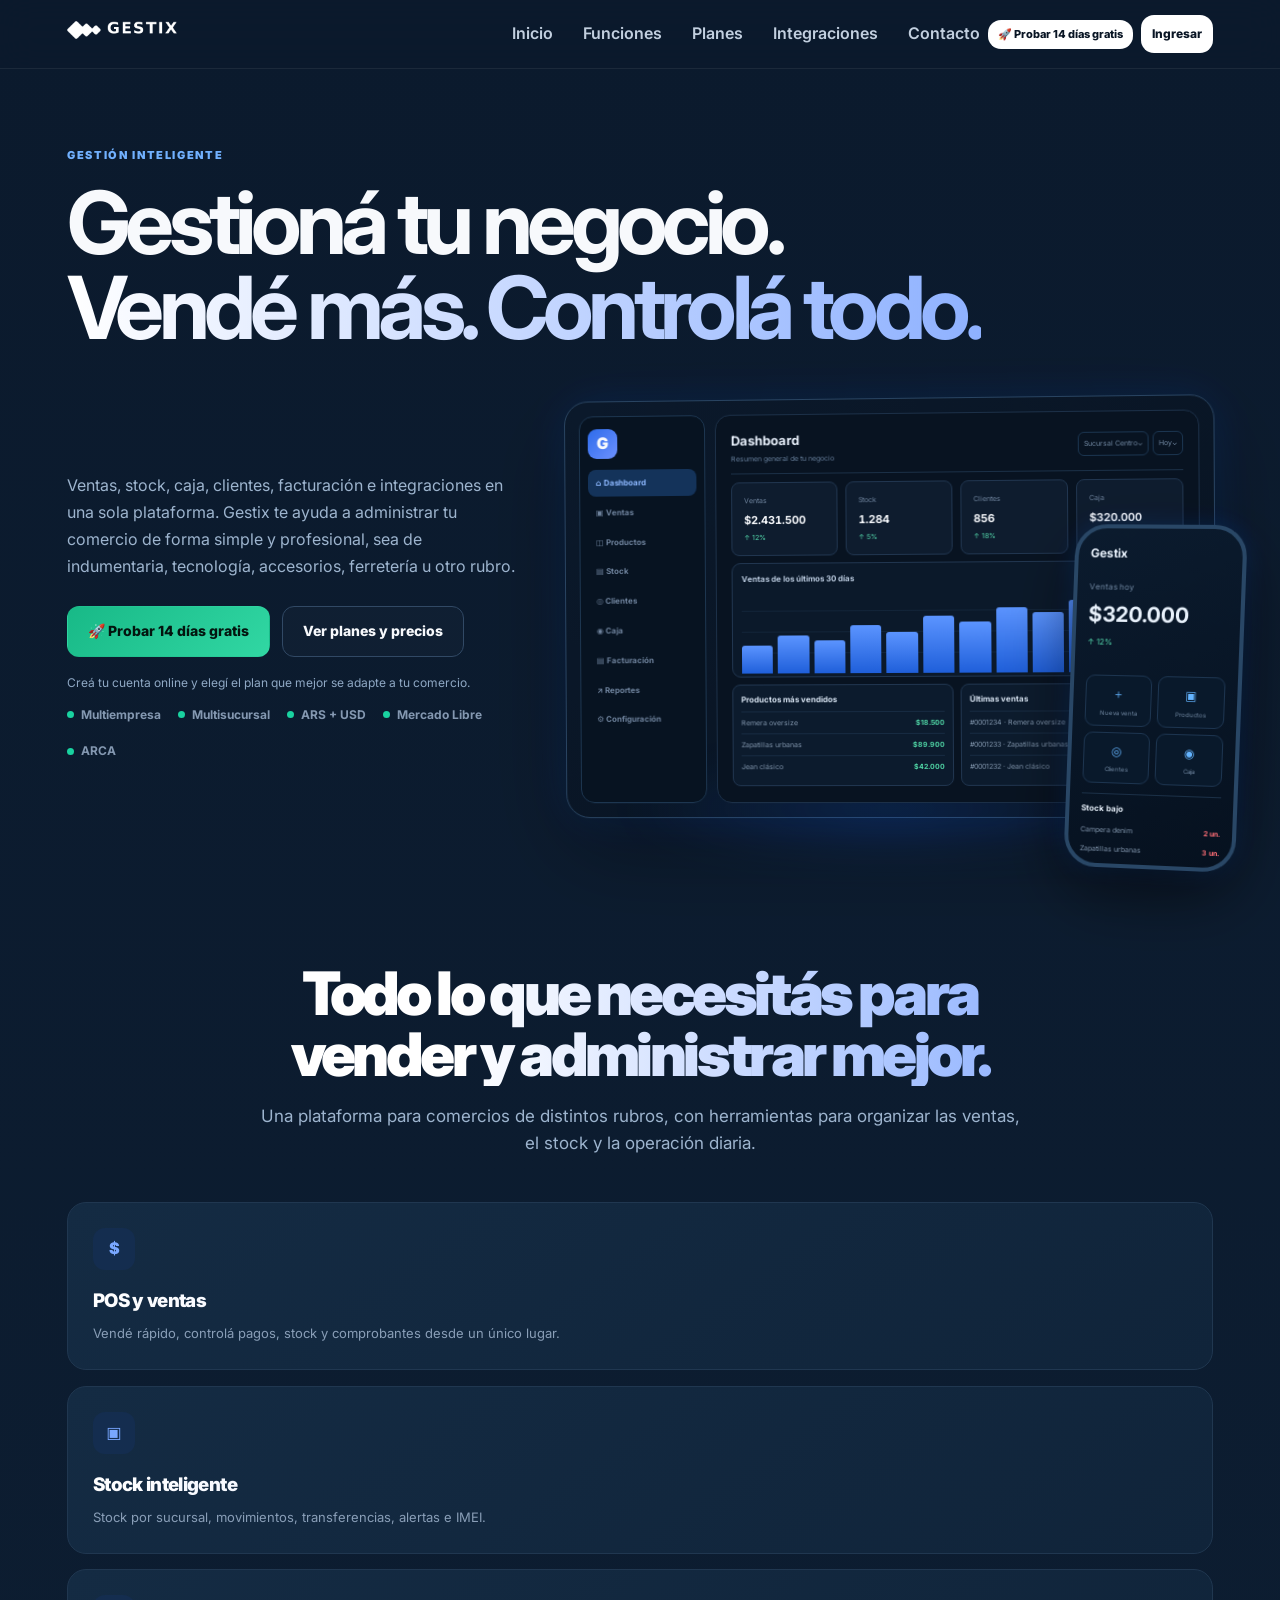
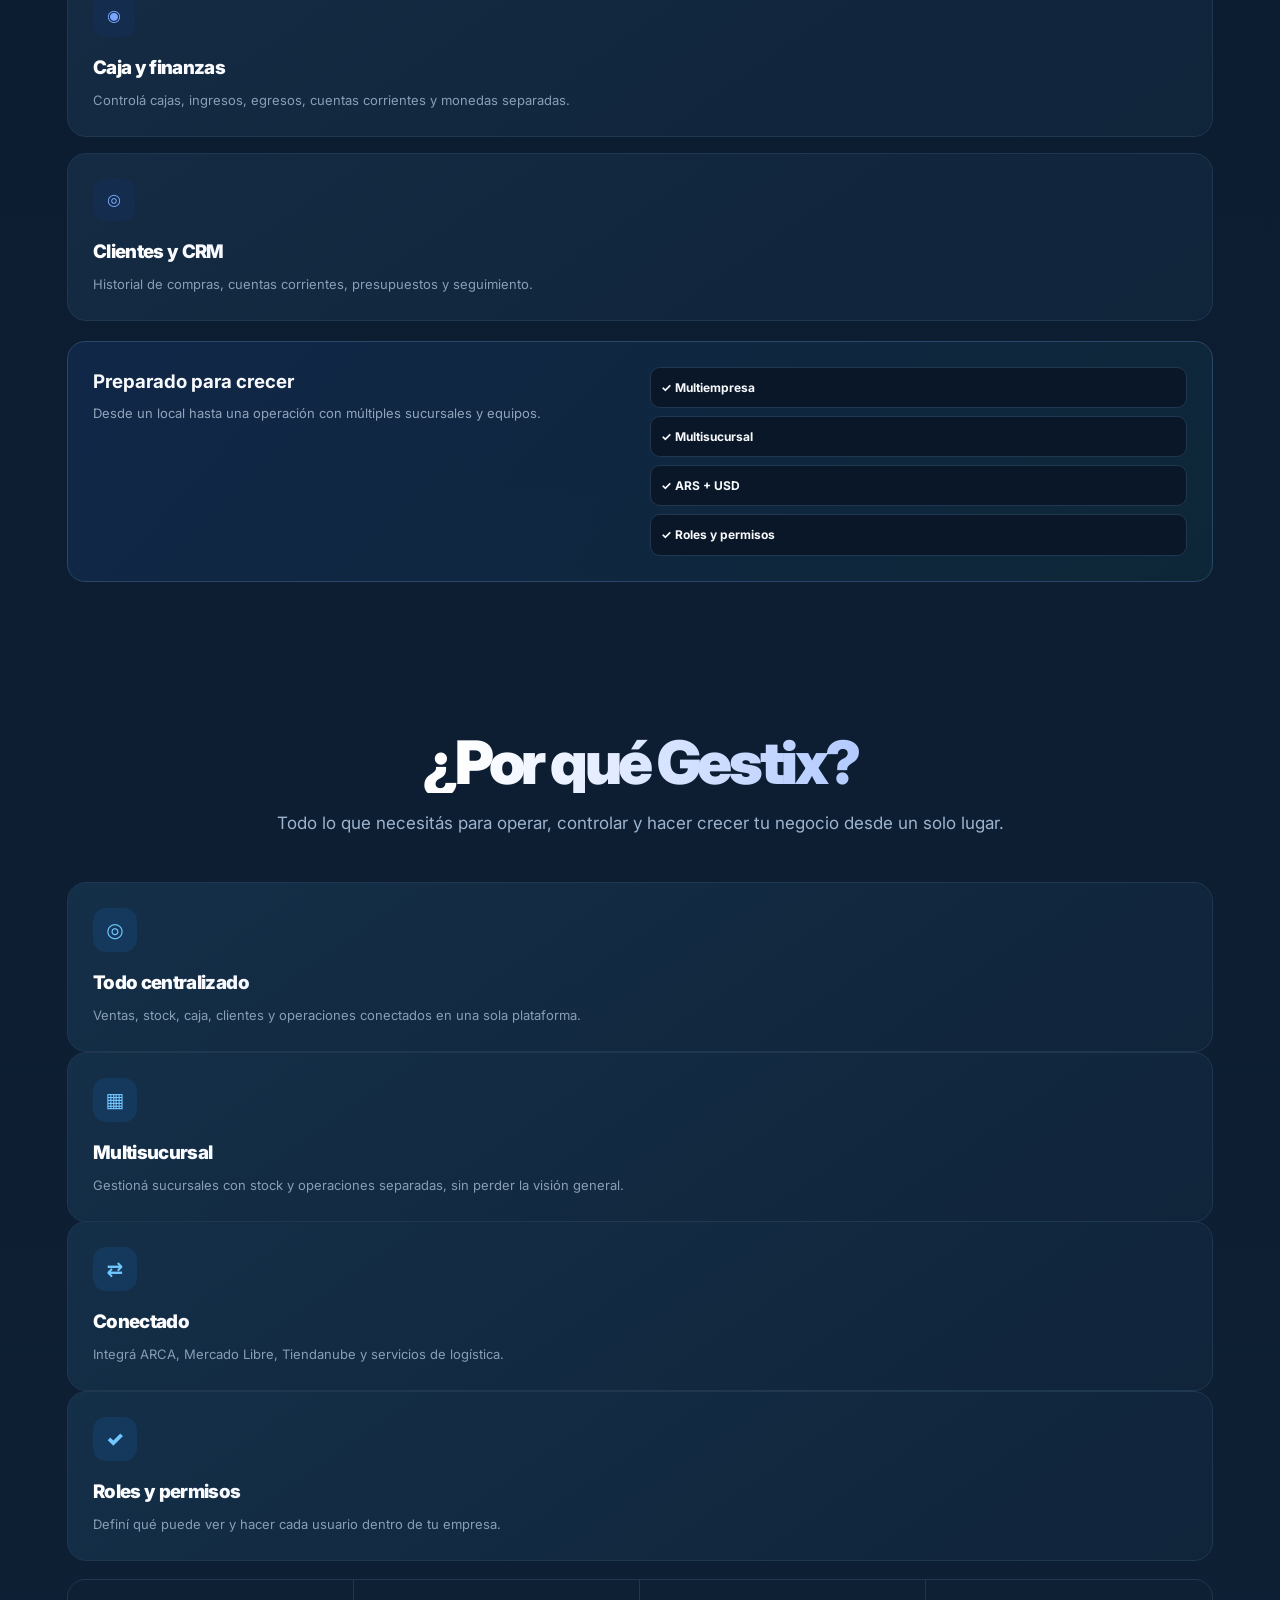
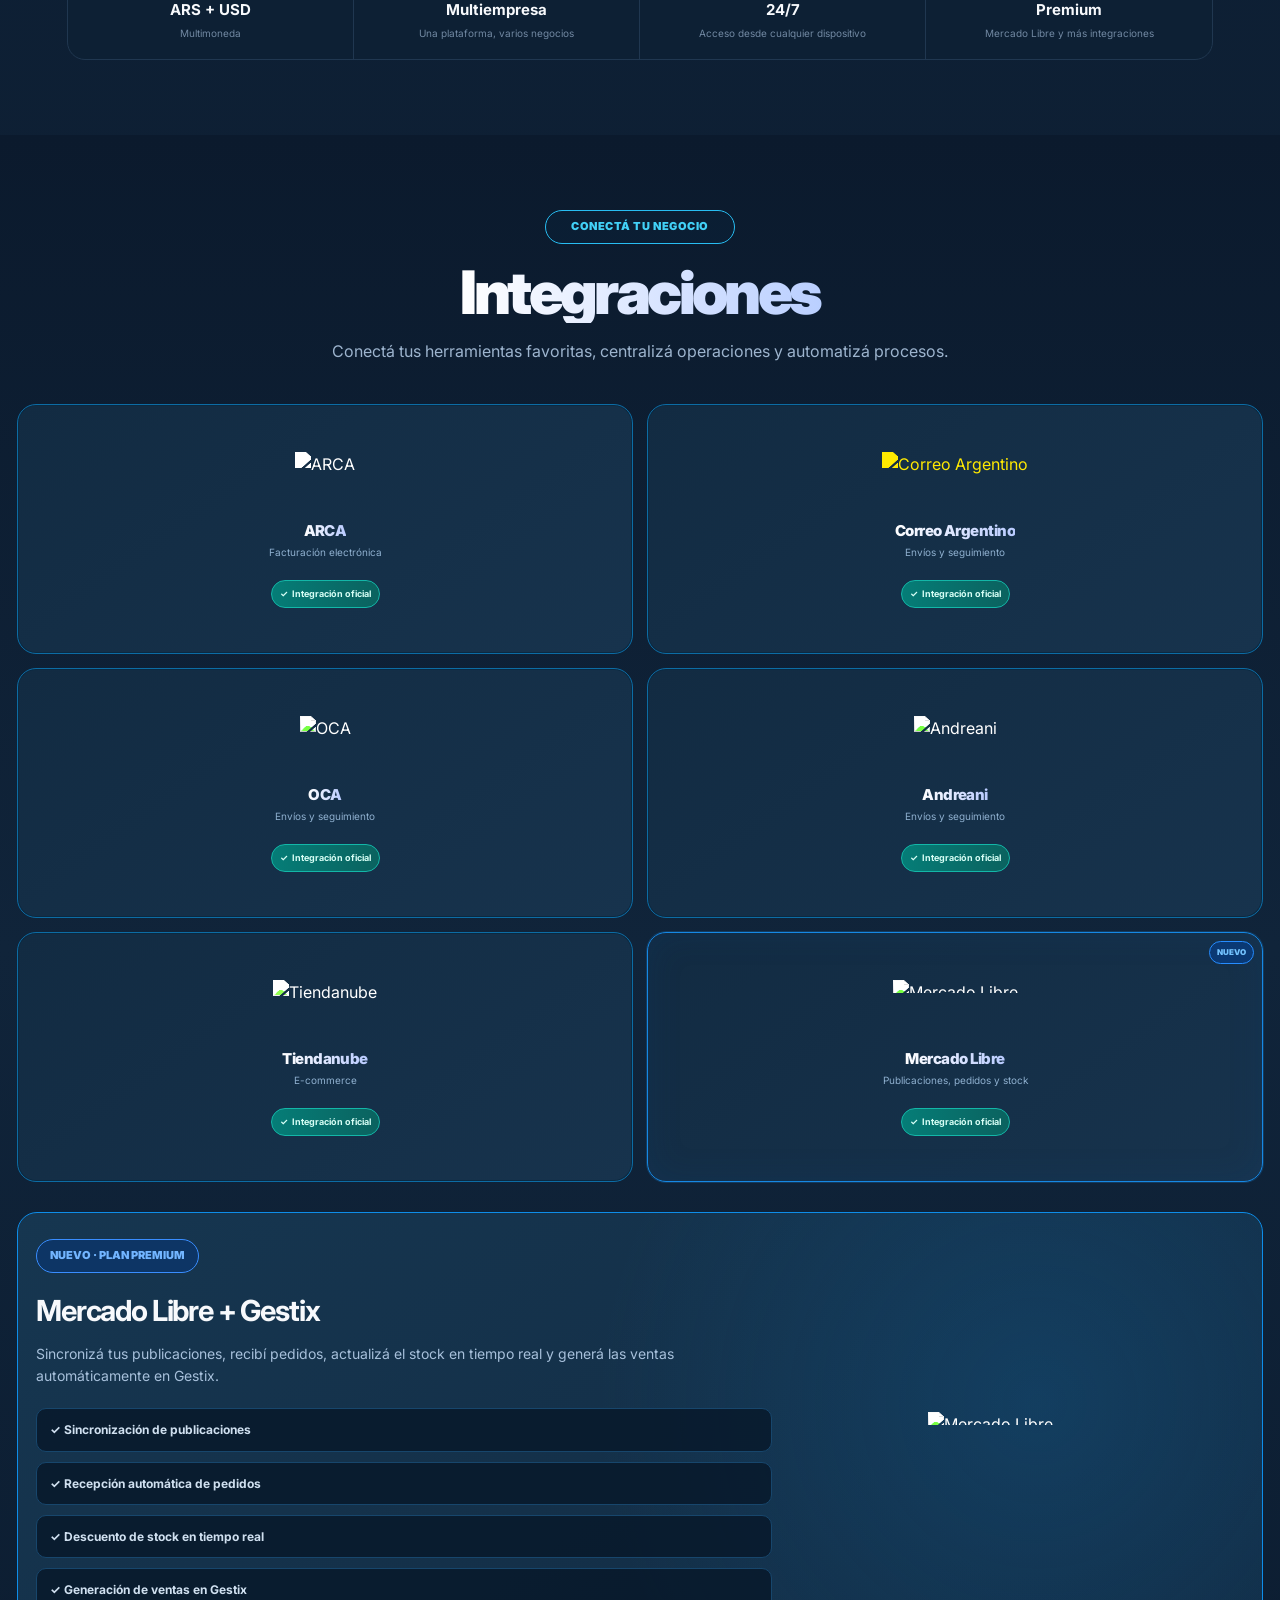
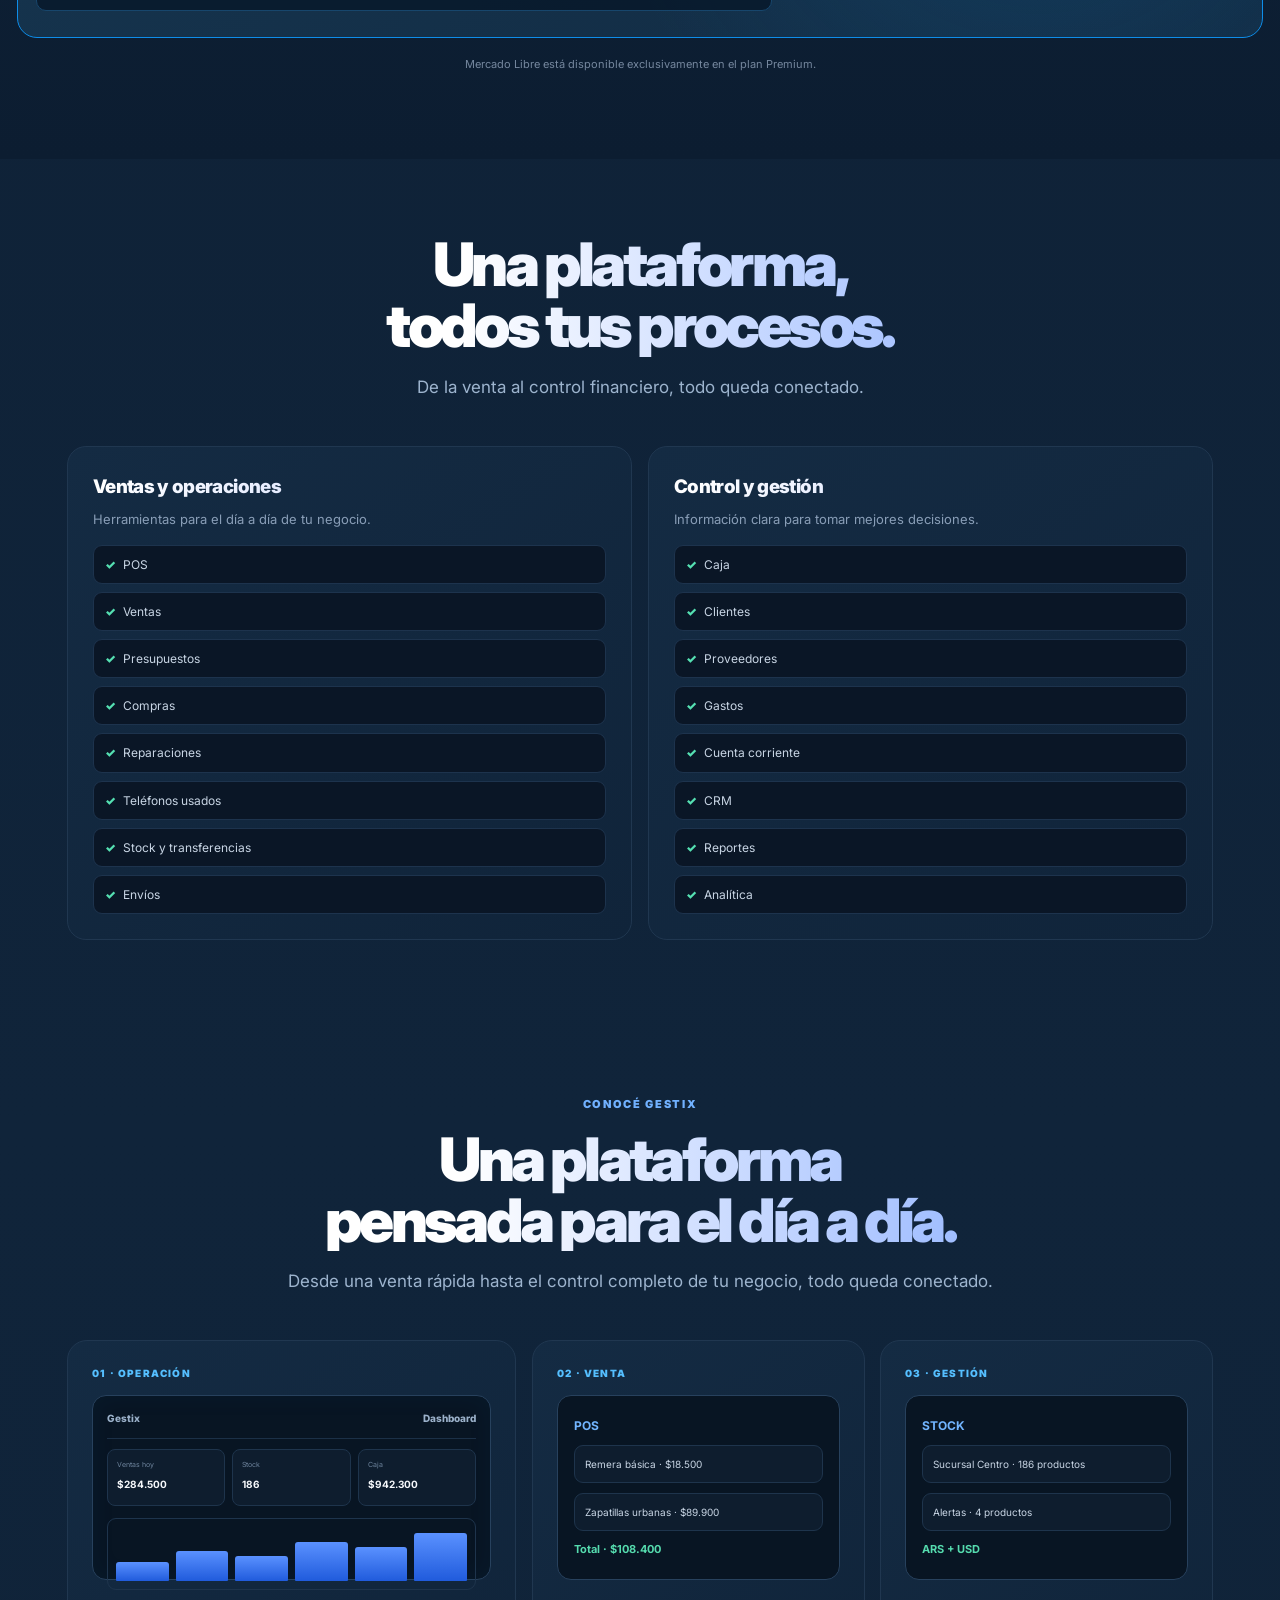
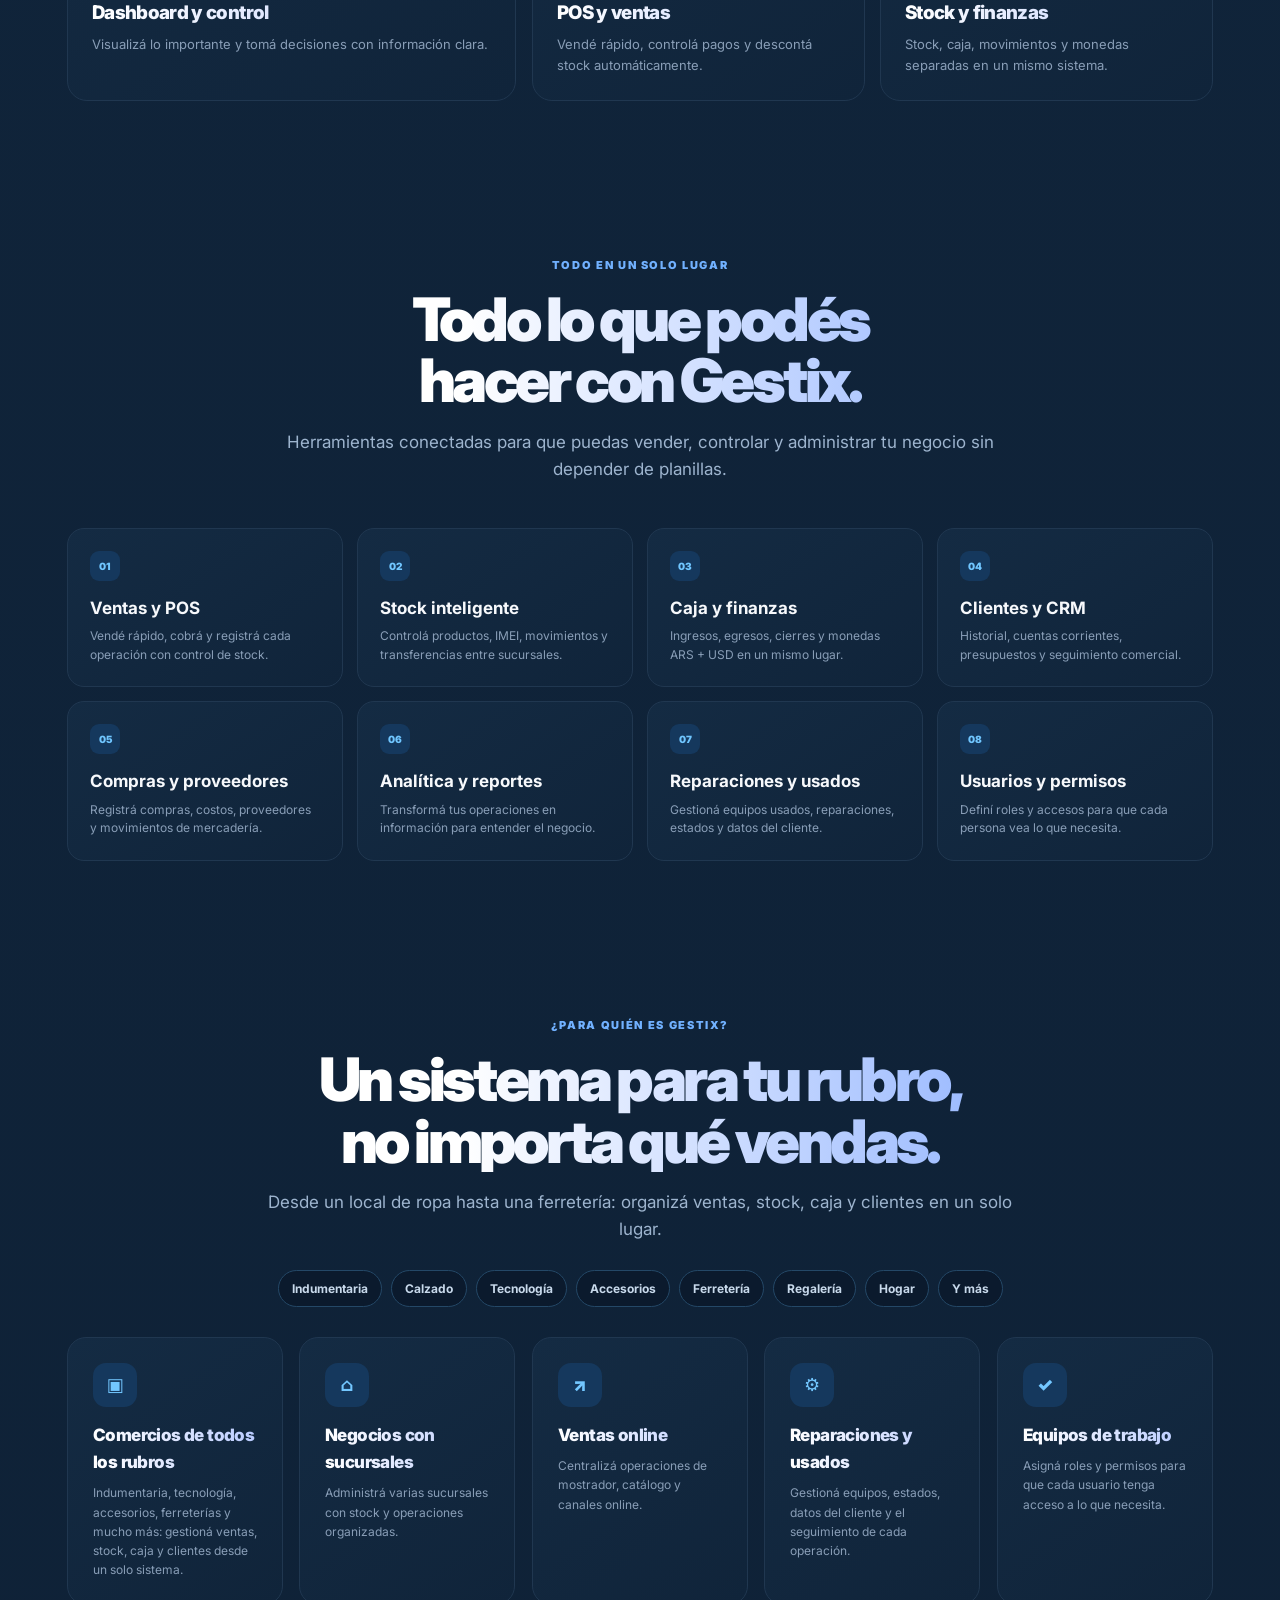
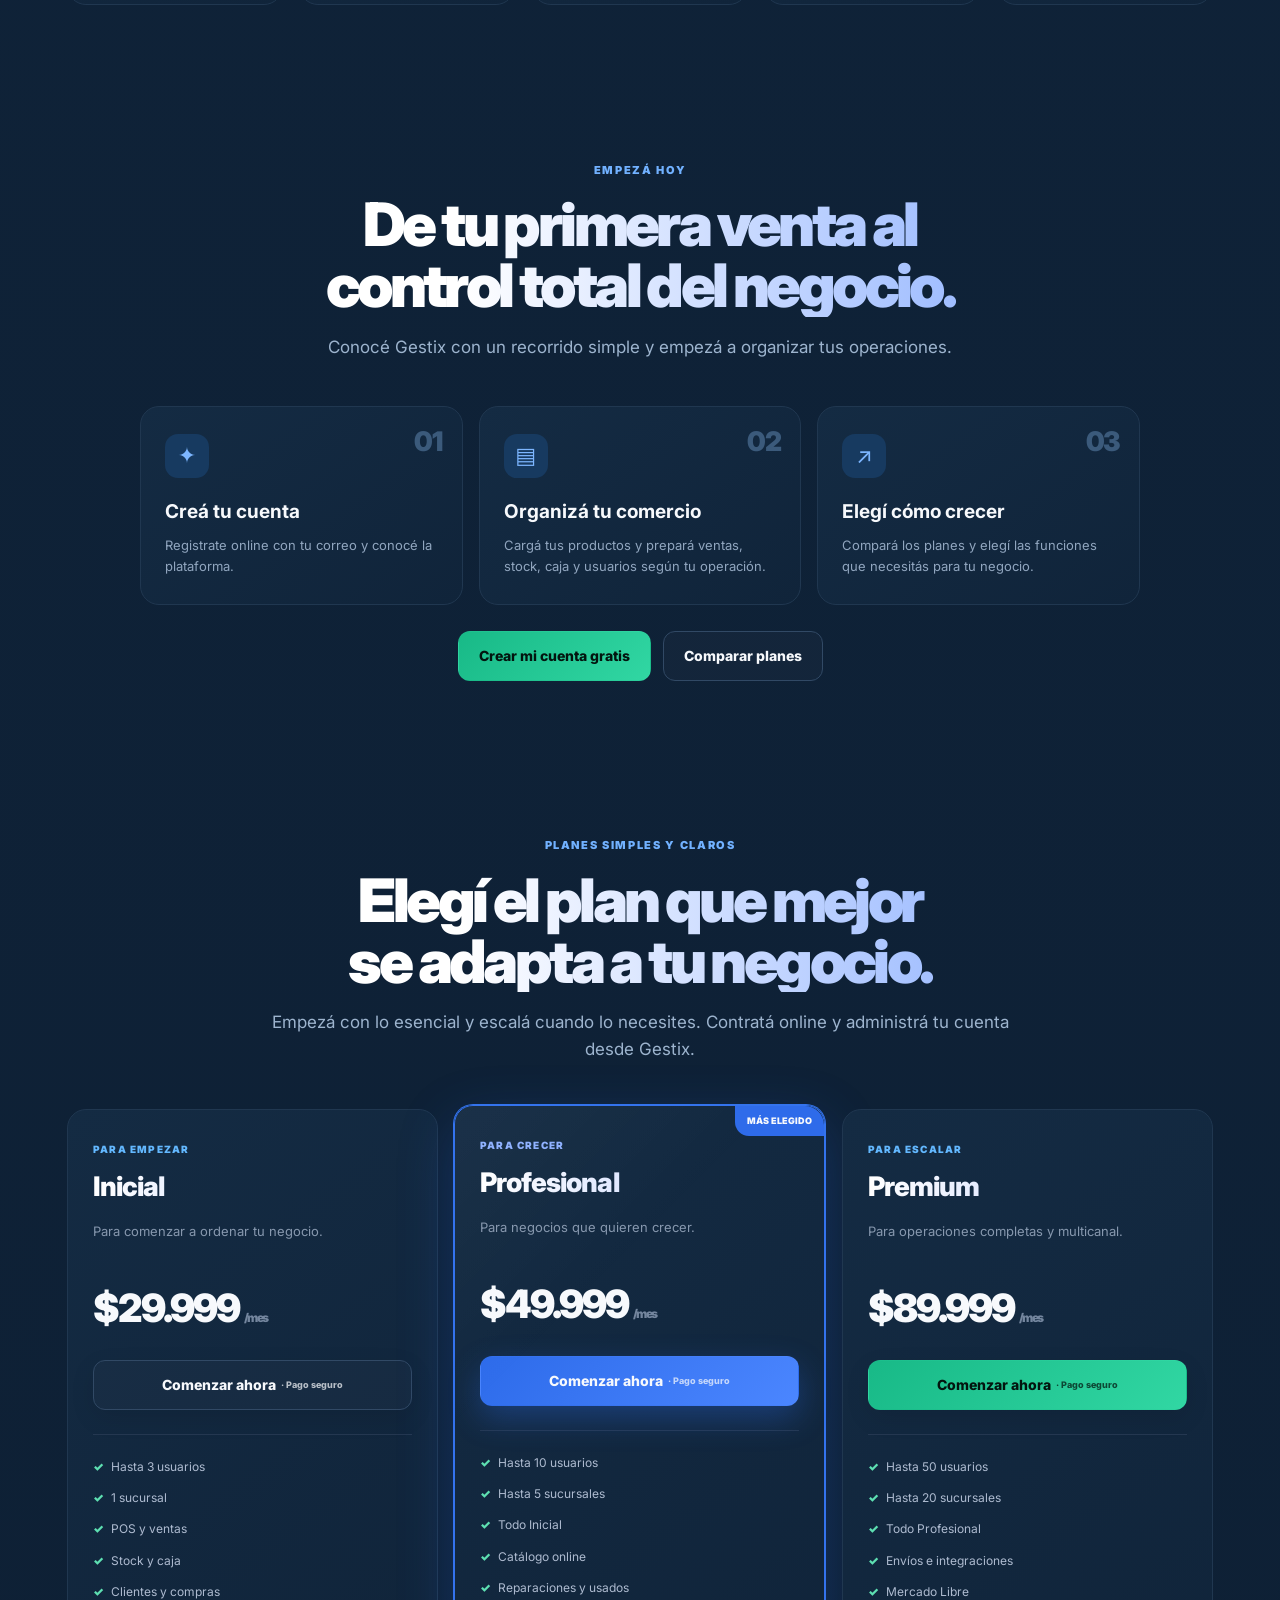
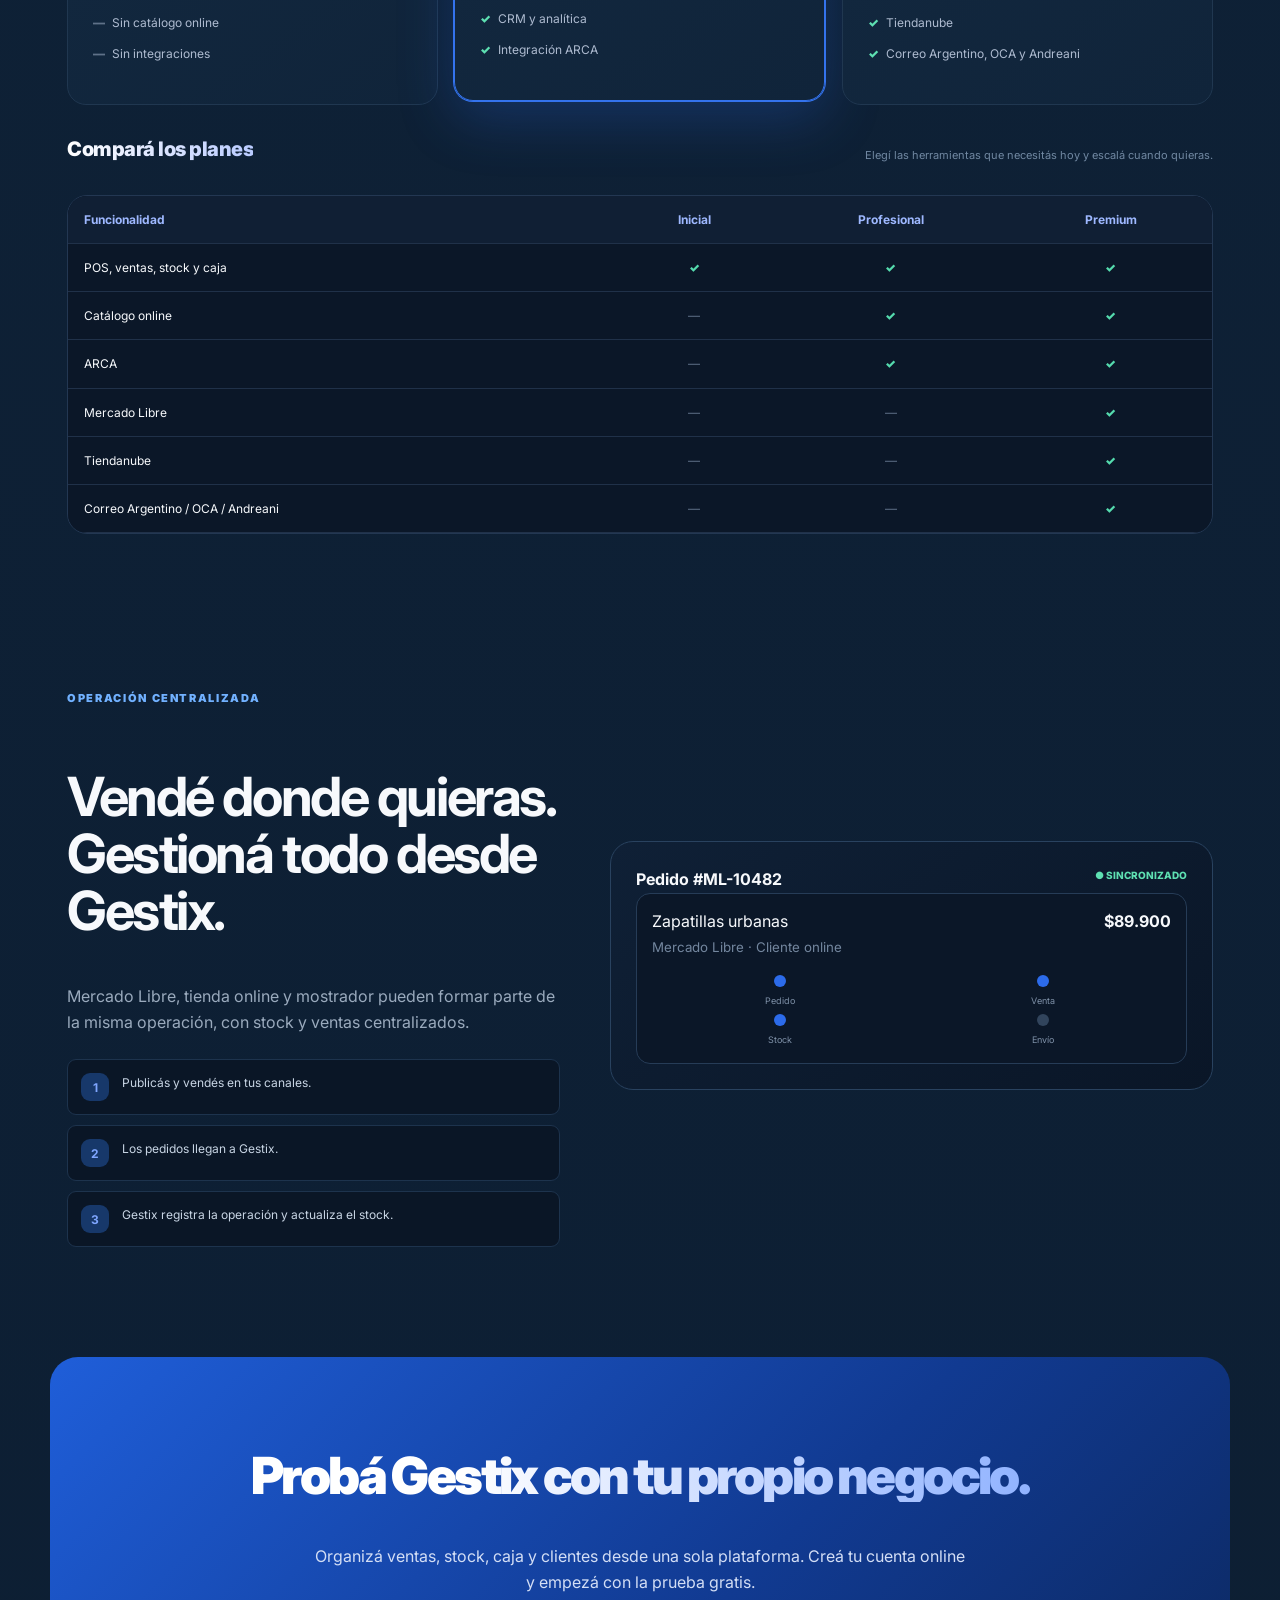
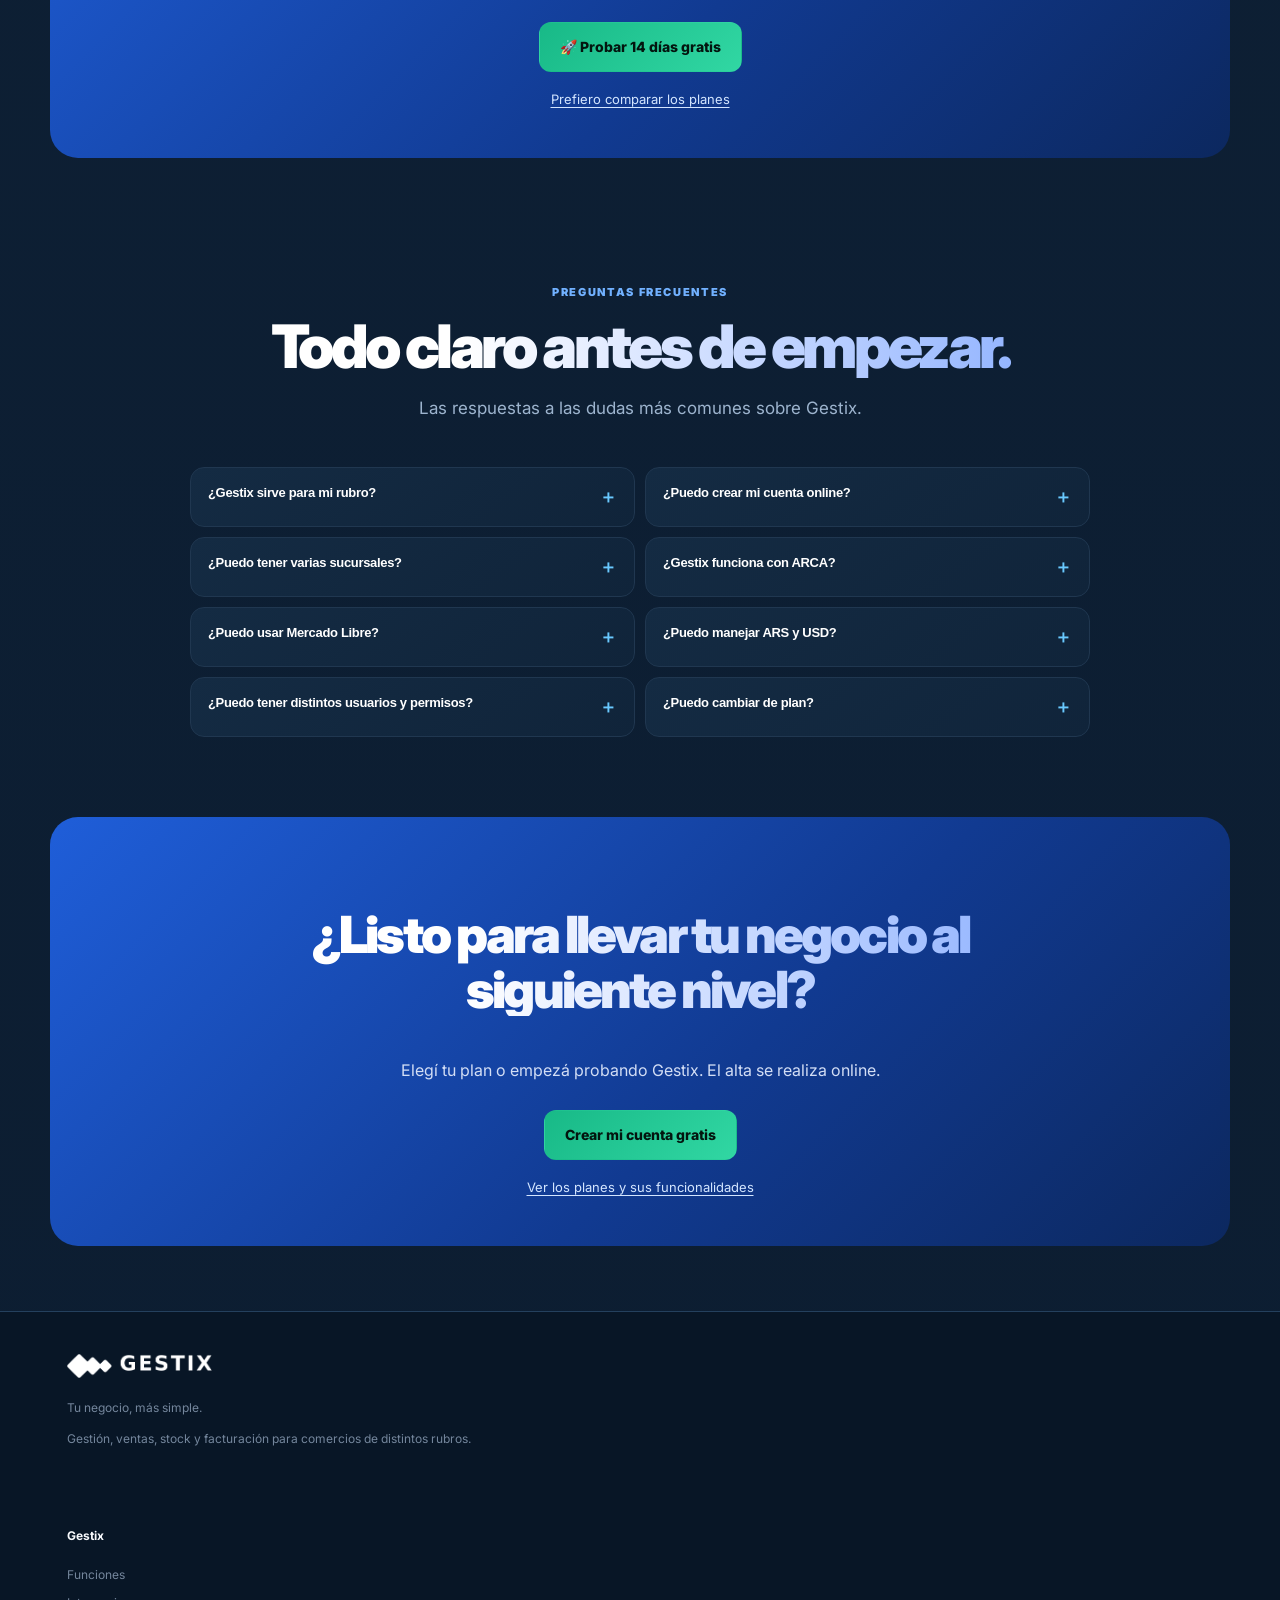
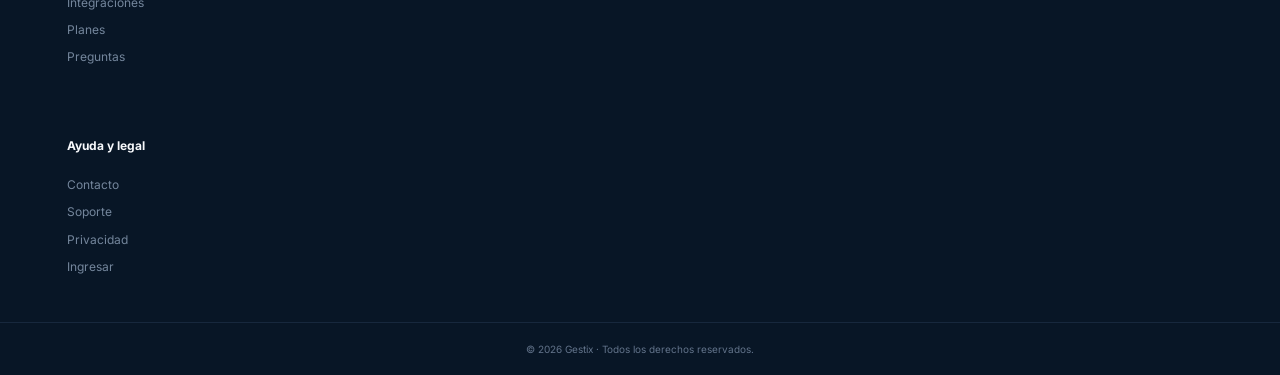
==== commit b21dd57c: "Fix: items negativos del plan Inicial ya no llevan tilde verde Los items 'Sin catalogo online' y 'Si" ====
--- a/index.html
+++ b/index.html
@@ -1 +1 @@
-<!doctype html><html lang="es"><head><meta charset="utf-8"><meta name="viewport" content="width=device-width,initial-scale=1"><meta name="description" content="Gestix es un sistema de gestión para comercios de distintos rubros: ventas, POS, stock, caja, clientes, facturación, sucursales e integraciones."><meta name="robots" content="index,follow"><link rel="canonical" href="https://gestix.com.ar/"><meta property="og:type" content="website"><meta property="og:site_name" content="Gestix"><meta property="og:title" content="Gestix | Sistema de gestión para comercios"><meta property="og:description" content="Ventas, stock, caja, clientes, facturación e integraciones en una sola plataforma."><meta property="og:url" content="https://gestix.com.ar/"><meta property="og:image" content="https://gestix.com.ar/gestix-logo-horizontal-blanco.png"><meta name="twitter:card" content="summary"><meta name="twitter:title" content="Gestix | Sistema de gestión para comercios"><meta name="twitter:description" content="Ventas, stock, caja, clientes, facturación e integraciones en una sola plataforma."><meta name="twitter:image" content="https://gestix.com.ar/gestix-logo-horizontal-blanco.png"><meta name="theme-color" content="#06101d"><link rel="icon" type="image/png" href="gestix-app-icon.png"><link rel="apple-touch-icon" href="gestix-app-icon.png"><link rel="preconnect" href="https://fonts.googleapis.com"><link rel="preconnect" href="https://fonts.gstatic.com" crossorigin><link href="https://fonts.googleapis.com/css2?family=Inter:wght@400;500;600;700;800;900&display=swap" rel="stylesheet"><title>Gestix | Todo tu negocio, en un solo lugar</title><style>:root{--bg:#0b1a2d;--card:#0d2034;--line:#123b5b;--text:#f7f9fc;--muted:#9db4ce;--blue:#1688e4;--cyan:#22d4f2;--green:#19d2a0;--max:1180px}*{box-sizing:border-box}html{scroll-behavior:smooth}body{margin:0;background:linear-gradient(180deg,#0b1a2d,#10243a 45%,#0c1d31);color:var(--text);font-family:Inter,system-ui,sans-serif;line-height:1.6;overflow-x:hidden}a{color:inherit;text-decoration:none}.wrap{max-width:var(--max);margin:auto;padding:0 24px}header{position:sticky;top:0;z-index:50;background:#0b1a2de8;backdrop-filter:blur(18px);border-bottom:1px solid #ffffff12}.nav{height:78px;display:flex;align-items:center;gap:30px}.logo{width:142px}.navlinks{display:flex;gap:30px;margin-left:auto;color:#c2cfdf;font-size:16px;font-weight:600}.navlinks a:hover{color:#fff}.navbtn{padding:15px 28px;border-radius:13px;background:#fff;color:#091524;font-size:15px;font-weight:800}.menu{display:none;margin-left:4px;background:none;border:0;color:#fff;font-size:28px;cursor:pointer}.navlinks.show{display:flex}.section{padding:100px 0}.heading{text-align:center;max-width:820px;margin:0 auto 45px}.heading h2{font-size:clamp(36px,5vw,64px);line-height:1.06;letter-spacing:-.055em;margin:0 0 15px}.heading p{color:var(--muted);font-size:17px}.hero{padding:95px 0 80px}.hero-grid{display:grid;grid-template-columns:1fr 1fr;gap:55px;align-items:center}.eyebrow{display:inline-flex;color:#71b1ff;font-size:11px;font-weight:900;letter-spacing:.15em;margin-bottom:15px}.hero h1{font-size:clamp(45px,6vw,73px);line-height:1.02;letter-spacing:-.055em;margin:0 0 20px}.gradient{background:linear-gradient(90deg,#fff,#8eb1ff);-webkit-background-clip:text;background-clip:text;color:transparent}.hero p{font-size:18px;color:var(--muted);line-height:1.7}.actions{display:flex;gap:12px;flex-wrap:wrap;margin:28px 0}.btn{display:inline-flex;align-items:center;justify-content:center;padding:13px 20px;border-radius:12px;font-size:14px;font-weight:800;border:1px solid transparent}.primary{background:linear-gradient(135deg,#2d6bea,#4b86ff)}.ghost{border-color:#314965;background:#ffffff05}.green{background:linear-gradient(135deg,#18b987,#31d7a3);color:#03150f}.proof{display:flex;gap:17px;flex-wrap:wrap;color:#8498b1;font-size:12px;font-weight:700}.proof span{display:flex;align-items:center;gap:7px}.proof i{width:7px;height:7px;border-radius:50%;background:var(--green)}.screen{background:#0a1727;border:1px solid #294461;border-radius:24px;padding:12px}.screenbody{background:#081321;border:1px solid #1c3048;border-radius:15px;padding:18px}.metrics{display:grid;grid-template-columns:repeat(3,1fr);gap:9px}.metric{padding:15px;border:1px solid #213650;border-radius:12px;background:#0e1c2e}.metric small{display:block;color:#70859f;font-size:9px}.metric strong{font-size:15px}.metric em{display:block;color:#55dbae;font-size:8px;font-style:normal}.fakechart{height:140px;margin-top:10px;border:1px solid #213650;border-radius:12px;background:linear-gradient(180deg,#0e1c2e,#0a1727);padding:18px;display:flex;align-items:end;gap:10px}.fakechart i{flex:1;background:linear-gradient(#5a91ff,#205bdc);border-radius:5px 5px 1px 1px}.strip{border-block:1px solid #ffffff14;background:#0d2034}.strip-grid{display:grid;grid-template-columns:repeat(4,1fr);padding:20px 0}.strip-item{text-align:center;border-right:1px solid #213149}.strip-item:last-child{border:0}.strip-item strong{display:block;font-size:19px}.strip-item span{color:#71839a;font-size:11px}.feature-grid,.plans,.modules{display:grid;gap:16px}.feature-grid{grid-template-columns:repeat(4,1fr)}.feature,.module,.plan{padding:25px;border:1px solid #203750;border-radius:19px;background:linear-gradient(145deg,#142b43,#10243a)}.ico{width:42px;height:42px;border-radius:12px;background:#142d4f;color:#79a7ff;display:grid;place-items:center;font-weight:900;margin-bottom:16px}.feature h3,.module h3{margin:0 0 7px}.feature p,.module>p{margin:0;color:#899eb7;font-size:13px}.billing{margin-top:20px;padding:25px;border:1px solid #2a4668;border-radius:18px;background:linear-gradient(135deg,#2d6bea1f,#19d2a00d);display:grid;grid-template-columns:1fr 1fr;gap:20px}.billing h3{margin:0 0 6px}.billing p{margin:0;color:#91a4bb;font-size:13px}.billing-list{display:grid;grid-template-columns:1fr 1fr;gap:8px}.billing-list span{padding:10px;border:1px solid #203750;border-radius:10px;background:#0a1728;font-size:12px;font-weight:700}.integrations{background:linear-gradient(180deg,#0b1a2d,#10243a 50%,#0c1d31);position:relative;overflow:hidden}.integrations>.wrap{max-width:1740px;padding:0 46px}.integrations .heading{margin-bottom:40px}.integrations .heading:before{content:"CONECTÁ TU NEGOCIO";display:inline-flex;align-items:center;justify-content:center;padding:7px 25px;border:1px solid #28bdf2;border-radius:999px;color:#42d1f7;font-size:11px;font-weight:900;letter-spacing:.05em;margin-bottom:18px;background:#0a274044}.integrations .heading h2{background:linear-gradient(90deg,#fff 0%,#fff 36%,#22d4f2 78%);-webkit-background-clip:text;background-clip:text;color:transparent}.integrations .heading p{font-size:18px;line-height:1.55}.integration-grid{display:grid;grid-template-columns:repeat(3,minmax(0,1fr));gap:22px}.integration-brand-card{position:relative;min-width:0;min-height:370px;padding:24px 20px 24px;border:1px solid #0c6ca4;background:linear-gradient(145deg,#122b42,#17334d);border-radius:19px;display:flex;flex-direction:column;align-items:center;text-align:center;box-shadow:inset 0 0 0 1px #0b2941;transition:.2s;overflow:hidden}.integration-brand-card:hover{transform:translateY(-4px);border-color:#28bdf2;box-shadow:0 16px 45px #00111f66}.brandmark{width:100%;height:150px;margin-bottom:18px;display:flex;align-items:center;justify-content:center;position:relative;overflow:hidden}.brandmark img{position:relative;z-index:1;display:block;width:auto!important;height:auto!important;max-width:82%!important;max-height:82px!important;object-fit:contain!important;background:transparent!important;padding:0!important;border:0!important;border-radius:0!important;box-shadow:none!important;filter:brightness(1.45) contrast(1.12) saturate(1.08)!important;mix-blend-mode:normal!important}.integration-brand-card:nth-child(1) .brandmark img{max-width:86%!important;max-height:52px!important;filter:brightness(0) invert(1)!important}.integration-brand-card:nth-child(2) .brandmark img{max-width:84%!important;max-height:72px!important;filter:brightness(0) saturate(100%) invert(77%) sepia(99%) saturate(1180%) hue-rotate(358deg) brightness(101%) contrast(101%)!important}.integration-brand-card:nth-child(3) .brandmark img{max-width:82%!important;max-height:60px!important}.integration-brand-card:nth-child(4) .brandmark img{max-width:94%!important;max-height:84px!important}.integration-brand-card:nth-child(5) .brandmark img{max-width:84%!important;max-height:60px!important;filter:brightness(1.7) contrast(1.14) saturate(1.1)!important}.integration-brand-card:nth-child(6) .brandmark img{max-width:82%!important;max-height:90px!important;clip-path:inset(0 0 50% 0)!important}.integration-brand-card:nth-child(6) .brandmark:after{content:"";display:block;position:absolute;left:50%;top:50%;transform:translate(-50%,-50%);width:82%;height:90px;background:url("https://i.logos-download.com/114454/32896-717400b83dd96e5d61a4044b82a43deb.svg/Mercado_Libre_Logo_2021.svg?dl=") center/contain no-repeat;filter:brightness(0) invert(1);clip-path:inset(50% 0 0 0)}.integration-brand-card h3{font-size:22px;margin:0 0 3px}.integration-brand-card small{font-size:14px;color:#8fb0cf;min-height:22px}.official-badge{display:inline-flex;align-items:center;justify-content:center;margin-top:17px;padding:8px 17px;border-radius:999px;background:linear-gradient(90deg,#057d77,#0b625f);color:#d8fff6;font-size:12px;font-weight:700;border:1px solid #13b7a8}.new-badge{position:absolute;right:13px;top:13px;padding:6px 11px;border:1px solid #268cff;border-radius:999px;background:#0a3974;color:#73c3ff;font-size:10px;font-weight:900}.ml-integration{border-color:#1688e4;box-shadow:0 0 0 1px #123b60,inset 0 0 35px #0c4c8d22}.ml-card{margin-top:30px;padding:38px;border:1px solid #0e8de9;border-radius:20px;background:radial-gradient(circle at 82% 45%,#1269a544,transparent 42%),linear-gradient(145deg,#163650,#122b43);display:grid;grid-template-columns:1.25fr .75fr;gap:30px;align-items:center;min-height:350px}.ml-badge{display:inline-flex;padding:7px 13px;border-radius:999px;background:#0d3565;border:1px solid #398dff;color:#72b5ff;font-size:11px;font-weight:900;margin-bottom:15px}.ml-card h3{font-size:clamp(30px,3vw,42px);letter-spacing:-.04em;margin:0 0 9px}.ml-card p{margin:0;color:#a7c0db;font-size:16px;line-height:1.55}.ml-visual{position:relative;min-height:190px;display:flex;align-items:center;justify-content:center}.ml-visual img{position:relative;z-index:1;width:430px!important;max-width:100%!important;height:auto!important;max-height:220px!important;clip-path:inset(0 0 50% 0)!important}.ml-visual:after{content:"";display:block;position:absolute;z-index:2;left:50%;top:50%;transform:translate(-50%,-50%);width:430px;height:220px;background:url("https://i.logos-download.com/114454/32896-717400b83dd96e5d61a4044b82a43deb.svg/Mercado_Libre_Logo_2021.svg?dl=") center/contain no-repeat;filter:brightness(0) invert(1);clip-path:inset(50% 0 0 0)}.ml-list{display:grid;grid-template-columns:repeat(2,1fr);gap:10px;margin-top:22px}.ml-list span{padding:11px 13px;border-radius:10px;background:#071729cc;border:1px solid #17466c;font-size:12px;font-weight:700;color:#d0e0f0}.modules{grid-template-columns:1fr 1fr}.module ul{list-style:none;margin:15px 0 0;padding:0;display:grid;grid-template-columns:1fr 1fr;gap:8px}.module li,.step{padding:9px 11px;border:1px solid #1d334d;border-radius:9px;background:#0a1626;color:#c8d5e4;font-size:12px}.module li:before{content:"✓";color:#55e0b2;font-weight:900;margin-right:7px}.plans{grid-template-columns:repeat(3,1fr)}.plan{position:relative}.plan.featured{border-color:#3473ed;box-shadow:0 20px 60px #2d6bea24}.badge{position:absolute;top:0;right:0;border-radius:0 19px 0 14px;background:#2e6bea;padding:8px 12px;font-size:9px;font-weight:900}.plan h3{font-size:27px;margin:0}.plan>p{color:#8798ae;font-size:13px;min-height:42px}.price{font-size:39px;font-weight:900;letter-spacing:-.05em;margin:14px 0 20px}.price small{font-size:12px;color:#74869e}.plan .btn{width:100%}.divider{height:1px;background:#253851;margin:22px 0 16px}.plan ul{list-style:none;padding:0;margin:10px 0}.plan li{color:#aebbd0;font-size:12px;padding:6px 0}.plan li:before{content:"✓";color:#5ee0b2;font-weight:900;margin-right:7px}.compare{margin-top:30px;border:1px solid #233752;border-radius:20px;overflow:auto}.compare table{border-collapse:collapse;width:100%;min-width:780px;background:#0b1728}.compare th,.compare td{padding:14px 16px;border-bottom:1px solid #203149;text-align:center;font-size:12px}.compare th:first-child,.compare td:first-child{text-align:left}.compare th{background:#101f34;color:#9eb8ff}.yes{color:#55dbae;font-weight:900}.no{color:#5f7188}.logistics{display:grid;grid-template-columns:.9fr 1.1fr;gap:50px;align-items:center}.logistics h2{font-size:clamp(36px,4.5vw,54px);line-height:1.06;letter-spacing:-.045em}.logistics p{color:#9aaabd}.steps{display:grid;gap:10px;margin-top:24px}.step{display:flex;gap:13px;padding:13px}.step b{width:28px;height:28px;border-radius:9px;background:#17386a;color:#7fa6ff;display:grid;place-items:center}.flow{padding:25px;border-radius:23px;border:1px solid #29425f;background:linear-gradient(145deg,#0f2036,#0a1627)}.flow-top,.orderhead{display:flex;justify-content:space-between}.status{color:#5ee0b2;font-size:10px;font-weight:800}.order{padding:15px;border:1px solid #263c57;border-radius:14px;background:#0b1728}.timeline{display:grid;grid-template-columns:repeat(4,1fr);gap:6px;margin-top:15px}.timeline div{text-align:center;font-size:9px;color:#7f91a8}.timeline i{display:block;width:12px;height:12px;border-radius:50%;background:#2c6bea;margin:0 auto 7px}.timeline .pending i{background:#31445c}.cta{margin:35px auto 100px;padding:65px 35px;text-align:center;border-radius:28px;background:linear-gradient(135deg,#1f5ed9,#113a91 58%,#0c285f)}.cta h2{font-size:clamp(35px,4vw,53px);line-height:1.06}.cta p{color:#d3def5;max-width:650px;margin:0 auto 26px}.faq{max-width:850px;margin:auto;padding-bottom:100px}.faq article{border-bottom:1px solid #263a54}.faq button{width:100%;background:none;border:0;color:#fff;padding:20px 0;text-align:left;display:flex;justify-content:space-between;cursor:pointer;font-weight:800}.faq p{display:none;color:#8f9fb4;font-size:13px}.faq article.open p{display:block}footer{border-top:1px solid #24405d;background:#081626}.foot{display:grid;grid-template-columns:2fr 1fr 1fr;gap:50px;padding:55px 24px}.foot img{width:145px}.foot p,.foot a{color:#74869c;font-size:12px}.foot h4{font-size:12px}.foot a{display:block;padding:4px 0}.bottom{border-top:1px solid #17283d;text-align:center;color:#62738a;padding:18px;font-size:10px}@media(max-width:1000px){.hero-grid,.logistics{grid-template-columns:1fr}.feature-grid{grid-template-columns:repeat(2,1fr)}.integration-grid{grid-template-columns:repeat(2,minmax(0,1fr))}.plans,.modules{grid-template-columns:1fr}.navlinks{display:none}.navlinks.show{display:flex;position:absolute;top:78px;left:0;right:0;margin:0;padding:18px 24px;flex-direction:column;gap:16px;background:#0b1a2df8;border-bottom:1px solid #ffffff12}.navbtn{margin-left:auto}.menu{display:block}.ml-card{grid-template-columns:1fr}.ml-visual{order:-1}.billing{grid-template-columns:1fr}.integrations>.wrap{padding:0 28px}.integration-brand-card{min-height:330px}.brandmark{height:135px}}@media(max-width:620px){.audience-grid{grid-template-columns:1fr}.audience-card{min-height:0;padding:21px}.compare-title{display:block;margin-top:25px}.compare-title span{display:block;margin-top:4px}.plans{gap:14px}.plan{padding:22px}.plan .btn{min-height:50px;font-size:14px}.faq-section{padding-top:35px}.faq-grid{grid-template-columns:1fr!important}.faq-grid button{min-height:54px}.cta .btn{min-height:50px;width:100%}.navbtn{min-height:44px;display:inline-flex;align-items:center}.navlinks a{min-height:44px;display:flex;align-items:center}}.wrap{padding:0 17px}.nav{height:68px;gap:8px}.logo{width:110px;flex:0 0 auto}.trial-btn{white-space:nowrap;padding:9px 10px;font-size:11px;line-height:1;flex:0 0 auto}.navbtn:not(.trial-btn){padding:9px 11px;font-size:12px;white-space:nowrap;flex:0 0 auto}.hero{padding:50px 0 55px}.hero h1{font-size:43px}.hero p{font-size:16px}.strip-grid{grid-template-columns:1fr 1fr}.section{padding:75px 0}.feature-grid{grid-template-columns:1fr}.integrations .heading h2{font-size:42px}.integrations .heading p{font-size:16px}.integrations>.wrap{padding:0 17px}.integration-grid{grid-template-columns:repeat(2,minmax(0,1fr));gap:14px}.integration-brand-card{min-height:250px;padding:16px 7px 15px}.integration-brand-card .brandmark{height:88px;margin-bottom:10px}.integration-brand-card .brandmark img{max-width:88%!important;max-height:55px!important}.integration-brand-card:nth-child(1) .brandmark img{max-width:92%!important;max-height:36px!important}.integration-brand-card:nth-child(2) .brandmark img{max-width:90%!important;max-height:52px!important}.integration-brand-card:nth-child(3) .brandmark img{max-width:88%!important;max-height:45px!important}.integration-brand-card:nth-child(4) .brandmark img{max-width:94%!important;max-height:62px!important}.integration-brand-card:nth-child(5) .brandmark img{max-width:90%!important;max-height:45px!important}.integration-brand-card:nth-child(6) .brandmark img{max-width:88%!important;max-height:68px!important}.integration-brand-card h3{font-size:15px}.integration-brand-card small{font-size:10px;text-align:center;line-height:1.35}.official-badge{font-size:9px;padding:6px 8px;margin-top:12px}.new-badge{font-size:8px;padding:4px 7px;right:8px;top:8px}.ml-card{padding:26px 18px;min-height:0}.ml-card h3{font-size:29px}.ml-card p{font-size:14px}.ml-list{grid-template-columns:1fr}.ml-visual{min-height:120px;position:relative;display:flex;flex-direction:column;align-items:center;justify-content:center}.ml-visual img{width:220px!important;max-height:95px!important;padding:11px 15px!important;filter:brightness(1.7) contrast(1.14) saturate(1.1)!important;clip-path:inset(0 0 50% 0)!important}.ml-visual:after{content:"";display:block;position:absolute;left:50%;top:50%;transform:translate(-50%,-50%);width:220px;height:95px;background:url("https://i.logos-download.com/114454/32896-717400b83dd96e5d61a4044b82a43deb.svg/Mercado_Libre_Logo_2021.svg?dl=") center/contain no-repeat;filter:brightness(0) invert(1);clip-path:inset(50% 0 0 0)}.billing-list,.module ul{grid-template-columns:1fr}.timeline{grid-template-columns:1fr 1fr}.cta{margin-bottom:65px;padding:48px 22px}.foot{grid-template-columns:1fr;padding:42px 17px}}.why-grid{display:grid;grid-template-columns:repeat(4,1fr);gap:16px}.why-card{padding:25px;border:1px solid #203750;border-radius:19px;background:linear-gradient(145deg,#142f48,#10243a);transition:.2s}.why-card:hover{transform:translateY(-4px);border-color:#28bdf2;box-shadow:0 14px 35px #00111f55}.why-icon{width:44px;height:44px;border-radius:13px;background:#15385d;color:#73c7ff;display:grid;place-items:center;font-size:20px;font-weight:900;margin-bottom:16px}.why-card h3{margin:0 0 7px}.why-card p{margin:0;color:#899eb7;font-size:13px}.trust-row{margin-top:18px;display:grid;grid-template-columns:repeat(4,1fr);border:1px solid #203750;border-radius:18px;overflow:hidden;background:#0d2034}.trust-row div{padding:18px;border-right:1px solid #203750;text-align:center}.trust-row div:last-child{border:0}.trust-row strong{display:block;font-size:15px}.trust-row span{display:block;color:#7188a2;font-size:10px;margin-top:3px}.tour-grid{display:grid;grid-template-columns:1.35fr 1fr 1fr;gap:16px}.tour-card{padding:24px;border:1px solid #203750;border-radius:20px;background:linear-gradient(145deg,#142b43,#10243a);transition:.2s}.tour-card:hover{transform:translateY(-4px);border-color:#28bdf2;box-shadow:0 16px 40px #00111f55}.tour-label{color:#55bfff;font-size:10px;font-weight:900;letter-spacing:.12em;margin-bottom:14px}.tour-card h3{margin:18px 0 6px}.tour-card p{margin:0;color:#899eb7;font-size:13px}.tour-ui{height:185px;padding:14px;border:1px solid #27415d;border-radius:14px;background:#081523;box-shadow:inset 0 0 25px #0b5c9b12}.tour-ui-top{display:flex;justify-content:space-between;color:#9bb1ca;font-size:10px;font-weight:800;padding-bottom:12px;border-bottom:1px solid #1b3047}.tour-metrics{display:grid;grid-template-columns:repeat(3,1fr);gap:7px;margin-top:10px}.tour-metrics span{padding:9px;border:1px solid #1e344c;border-radius:8px;background:#0e1d2e}.tour-metrics small{display:block;color:#6e849d;font-size:7px}.tour-metrics b{font-size:10px}.tour-bars{height:72px;display:flex;align-items:end;gap:7px;margin-top:12px;padding:8px;border:1px solid #1e344c;border-radius:9px}.tour-bars i{flex:1;background:linear-gradient(#5a91ff,#205bdc);border-radius:3px 3px 1px 1px}.mini-ui{min-height:185px;padding:16px;border:1px solid #27415d;border-radius:14px;background:#081523;display:grid;align-content:center;gap:10px}.mini-ui b{color:#72b5ff;font-size:12px}.mini-ui span{padding:10px;border:1px solid #1e344c;border-radius:9px;color:#c8d5e4;background:#0e1d2e;font-size:10px}.mini-ui strong{color:#55dbae;font-size:11px}.integration-brand-card,.plan,.feature,.module{transition:.2s}.integration-brand-card:hover{transform:translateY(-5px) scale(1.005)}.plan.featured{box-shadow:0 0 0 1px #3473ed,0 20px 65px #2d6bea30}.plan.featured:after{content:"";position:absolute;inset:0;border-radius:19px;pointer-events:none;background:linear-gradient(135deg,#ffffff08,transparent 35%)}.plan .btn{transition:.2s}.plan .btn:hover{transform:translateY(-2px);filter:brightness(1.08)}@media(max-width:1000px){.why-grid{grid-template-columns:repeat(2,1fr)}.trust-row{grid-template-columns:repeat(2,1fr)}.trust-row div:nth-child(2){border-right:0}.trust-row div:nth-child(-n+2){border-bottom:1px solid #203750}.tour-grid{grid-template-columns:1fr 1fr}.tour-main{grid-column:1/-1}}@media(max-width:620px){.why-grid{grid-template-columns:1fr}.trust-row{grid-template-columns:1fr 1fr}.trust-row div:nth-child(2){border-right:0}.trust-row div:nth-child(3){border-right:1px solid #203750;border-bottom:0}.trust-row div:nth-child(4){border-bottom:0}.tour-grid{grid-template-columns:1fr}.tour-main{grid-column:auto}.tour-ui,.mini-ui{min-height:155px;height:155px}.hero .proof{gap:10px}.hero .proof span{font-size:10px}.ml-card{padding:26px 18px;min-height:330px}.ml-visual{min-height:150px}}<style>.audience-grid{display:grid;grid-template-columns:repeat(5,1fr);gap:16px}.audience-card{padding:25px;border:1px solid #203750;border-radius:19px;background:linear-gradient(145deg,#142b43,#10243a);transition:.2s;min-height:190px}.audience-card:hover{transform:translateY(-4px);border-color:#28bdf2;box-shadow:0 16px 40px #00111f55}.audience-icon{width:44px;height:44px;border-radius:13px;background:#15385d;color:#73c7ff;display:grid;place-items:center;font-size:18px;font-weight:900;margin-bottom:15px}.audience-card h3{margin:0 0 7px;font-size:17px}.audience-card p{margin:0;color:#899eb7;font-size:12px;line-height:1.6}.plan-kicker{display:inline-flex;margin-bottom:8px;color:#63b8ff;font-size:10px;font-weight:900;letter-spacing:.12em;text-transform:uppercase}.plan.featured .plan-kicker{color:#8eb1ff}.plan .btn{min-height:48px;box-shadow:0 8px 25px #00000018}.plan .divider{margin-top:24px}.plan li{transition:transform .18s}.plan:hover li{transform:translateX(1px)}.compare-title{display:flex;align-items:end;justify-content:space-between;gap:20px;margin:30px 4px 12px}.compare-title strong{font-size:20px}.compare-title span{color:#7188a2;font-size:12px}.faq-section{padding-top:55px}.faq-grid article{transition:.2s}.faq-grid article:hover{border-color:#2b79ad;transform:translateY(-2px)}@media(max-width:1100px){.audience-grid{grid-template-columns:repeat(3,1fr)}}.cap-grid{display:grid;grid-template-columns:repeat(4,1fr);gap:14px}.cap-grid article{padding:22px;border:1px solid #203750;border-radius:17px;background:linear-gradient(145deg,#142b43,#10243a);transition:.2s}.cap-grid article:hover{transform:translateY(-4px);border-color:#28bdf2;box-shadow:0 15px 35px #00111f55}.cap-grid span{display:inline-grid;place-items:center;width:30px;height:30px;border-radius:9px;background:#15385d;color:#70c6ff;font-size:10px;font-weight:900}.cap-grid h3{font-size:17px;margin:14px 0 5px}.cap-grid p{margin:0;color:#899eb7;font-size:12px;line-height:1.55}@media(max-width:1000px){.cap-grid{grid-template-columns:repeat(2,1fr)}}@media(max-width:620px){.cap-grid{grid-template-columns:1fr}.cap-grid article{padding:20px}}.hero .actions .primary{box-shadow:0 12px 30px #2d6bea35}.screen{box-shadow:0 25px 70px #00000035}.screen,.feature,.why-card,.tour-card,.audience-card,.plan,.module,.integration-brand-card,.ml-card,.flow,.faq-grid article{will-change:transform}.screen{transition:transform .35s,box-shadow .35s}.screen:hover{transform:translateY(-5px);box-shadow:0 30px 80px #00000045}.btn,.navbtn{transition:transform .2s,filter .2s,box-shadow .2s}.btn:hover,.navbtn:hover{transform:translateY(-2px);filter:brightness(1.06);box-shadow:0 10px 28px #00000020}.reveal{opacity:0;transform:translateY(18px);transition:opacity .6s ease,transform .6s ease}.reveal.visible{opacity:1;transform:none}.mobile-cta{display:none}@media(max-width:620px){.mobile-cta{display:flex;position:fixed;left:12px;right:12px;bottom:12px;z-index:45;justify-content:center;align-items:center;min-height:48px;border-radius:14px;background:linear-gradient(135deg,#2d6bea,#4b86ff);color:#fff;font-size:13px;font-weight:900;box-shadow:0 12px 35px #00000055;border:1px solid #78a2ff55}.mobile-cta:active{transform:scale(.98)}body{padding-bottom:70px}}.integration-brand-card:nth-child(6) .brandmark img{clip-path:inset(0 0 50% 0)!important;filter:brightness(1.45) contrast(1.12) saturate(1.08)!important}.integration-brand-card:nth-child(6) .brandmark:after{clip-path:inset(50% 0 0 0)!important}.ml-visual img{clip-path:inset(0 0 50% 0)!important;filter:brightness(1.45) contrast(1.12) saturate(1.08)!important}.ml-visual:after{clip-path:inset(50% 0 0 0)!important}@media(max-width:620px){.integration-brand-card:nth-child(6) .brandmark img{clip-path:inset(0 0 50% 0)!important;filter:brightness(1.45) contrast(1.12) saturate(1.08)!important}.ml-visual img{clip-path:inset(0 0 50% 0)!important;filter:brightness(1.7) contrast(1.14) saturate(1.1)!important}.ml-visual:after{clip-path:inset(50% 0 0 0)!important}}.heading h2{font-size:clamp(34px,4.8vw,60px)!important;line-height:1.02!important;letter-spacing:-.06em!important;font-weight:900!important;color:#f7f9fc!important;text-wrap:balance}.heading h2 .gradient{background:linear-gradient(90deg,#fff,#8eb1ff);-webkit-background-clip:text;background-clip:text;color:transparent}.heading p{max-width:760px;margin-left:auto;margin-right:auto}.feature h3,.module h3,.why-card h3,.tour-card h3,.audience-card h3,.plan h3,.integration-brand-card h3{font-weight:850;letter-spacing:-.035em}.compare-title strong,.faq-grid button{font-weight:850;letter-spacing:-.025em}.cta h2{font-weight:900;letter-spacing:-.055em}.heading h2,.cta h2{background:linear-gradient(90deg,#fff 0%,#fff 28%,#8eb1ff 100%)!important;-webkit-background-clip:text!important;background-clip:text!important;color:transparent!important}.feature h3,.module h3,.why-card h3,.tour-card h3,.audience-card h3,.plan h3,.integration-brand-card h3,.compare-title strong,.faq-grid button{background:linear-gradient(90deg,#fff,#b9cbff);-webkit-background-clip:text;background-clip:text;color:transparent}.screen-app{display:grid;grid-template-columns:145px 1fr;gap:12px;min-height:285px}.mock-sidebar{padding:13px 10px;border:1px solid #1d3650;border-radius:14px;background:#071321;display:flex;flex-direction:column;gap:6px}.mock-brand{width:32px;height:32px;border-radius:9px;background:linear-gradient(135deg,#2d6bea,#6d91ff);display:grid;place-items:center;font-weight:900;margin:0 0 12px}.mock-sidebar span{padding:8px 9px;border-radius:8px;color:#6f839d;font-size:9px;font-weight:700}.mock-sidebar .mock-active{background:#14335a;color:#8db8ff}.mock-top{display:flex;justify-content:space-between;align-items:center;color:#b9c9dd;font-size:10px;padding-bottom:12px;border-bottom:1px solid #1b3047;margin-bottom:10px}.mock-top span{color:#607895;font-size:8px}.screen-app .screenbody{padding:15px}.screen-app .metrics{gap:8px}.screen-app .metric{padding:12px}.screen-app .fakechart{height:135px}.plan.featured{transform:translateY(-4px);box-shadow:0 0 0 1px #3473ed,0 18px 55px #2d6bea40}.plan.featured .btn{box-shadow:0 12px 32px #2d6bea55}.plan.featured:hover{transform:translateY(-7px)}.cta h2{max-width:800px;margin-left:auto;margin-right:auto}.counter-ready{font-variant-numeric:tabular-nums}@media(max-width:1000px){.screen-app{grid-template-columns:115px 1fr}}@media(max-width:620px){.screen-app{grid-template-columns:1fr}.mock-sidebar{display:none}.screen-app .screenbody{padding:13px}.screen-app .fakechart{height:110px}.plan.featured{transform:none}.plan.featured:hover{transform:translateY(-3px)}}.hero{padding:78px 0 70px}.hero-heading{margin-bottom:48px}.hero-heading .eyebrow{display:flex}.hero-heading h1{font-size:clamp(52px,6.8vw,88px)!important;line-height:.98!important;letter-spacing:-.065em!important;margin:0;max-width:none!important;width:100%!important}.hero-grid{grid-template-columns:minmax(0,.85fr) minmax(0,1.15fr);gap:55px;align-items:center}.hero-copy p{max-width:650px}.hero-copy .actions{margin-top:26px}.hero-copy .proof{margin-top:8px}.hero .screen{width:100%}@media(max-width:900px){.hero{padding:55px 0 55px}.hero-heading{margin-bottom:32px}.hero-heading h1{font-size:clamp(43px,8vw,65px)!important}.hero-grid{grid-template-columns:1fr;gap:32px}.hero-copy p{max-width:700px}}@media(max-width:620px){.hero-heading h1{font-size:clamp(39px,10vw,52px)!important;line-height:1!important}.hero-heading{margin-bottom:28px}.hero-grid{gap:28px}}.screen{position:relative;overflow:visible;padding:14px;background:linear-gradient(145deg,#0b192b,#081321);box-shadow:0 25px 70px #00000045}.screen-app{grid-template-columns:128px 1fr;min-height:390px;gap:10px}.mock-sidebar{padding:12px 8px;gap:3px}.mock-sidebar span{padding:7px 8px;font-size:8px}.mock-brand{width:30px;height:30px;margin-bottom:8px}.screenbody{padding:12px}.mock-top{font-size:9px;padding-bottom:9px;margin-bottom:8px}.mock-top strong{display:block;font-size:13px;color:#e8f0fb}.mock-top small{display:block;color:#657d99;font-size:7px;margin-top:2px}.mock-filters{display:flex;gap:4px}.mock-filters span{border:1px solid #1b3550;border-radius:6px;padding:5px;color:#7188a2;font-size:7px}.metrics{grid-template-columns:repeat(4,1fr);gap:6px}.metric{padding:9px;border-radius:8px}.metric small{font-size:7px}.metric strong{font-size:11px}.metric em{font-size:7px}.mock-chart{height:115px;margin-top:7px;padding:9px;border:1px solid #213650;border-radius:9px;background:#0b192a}.chart-head{display:flex;justify-content:space-between;color:#b9c9dd;font-size:8px}.chart-head span{color:#6e87a4}.chart-grid{height:83px;display:flex;align-items:end;gap:5px;margin-top:5px;background:repeating-linear-gradient(to top,transparent 0,transparent 20px,#1a3048 21px)}.chart-grid i{flex:1;background:linear-gradient(180deg,#5b94ff,#1f5fda);border-radius:3px 3px 0 0}.mock-bottom{display:grid;grid-template-columns:1fr 1fr;gap:7px;margin-top:7px}.mock-list{padding:8px;border:1px solid #213650;border-radius:8px;background:#0c1b2d;color:#8195ac;font-size:7px}.mock-list strong{display:block;color:#d9e5f3;font-size:8px;margin-bottom:5px}.mock-list span{display:flex;justify-content:space-between;border-top:1px solid #172b42;padding:5px 0}.mock-list b{color:#50d6a6;font-weight:700}.mock-phone{position:absolute;right:-48px;bottom:-52px;width:170px;height:342px;border:4px solid #294766;border-radius:32px;background:linear-gradient(160deg,#0b1b2e,#06111f);padding:18px 12px 13px;box-shadow:0 22px 55px #00000075;display:flex;flex-direction:column;color:#e8f1fb;overflow:hidden}.phone-notch{width:62px;height:14px;border-radius:0 0 12px 12px;background:#020912;margin:-18px auto 15px}.mock-phone>strong{font-size:12px;margin-bottom:18px}.mock-phone>small{font-size:8px;color:#7188a2}.mock-phone>b{font-size:21px;margin:4px 0}.mock-phone>em{font-size:8px;color:#55dbae;font-style:normal}.phone-bars{height:72px;display:flex;align-items:end;gap:5px;margin:12px 2px 15px;padding:0 2px}.phone-bars i{flex:1;background:linear-gradient(#4d8cff,#1f5fda);border-radius:4px 4px 1px 1px}.phone-actions{display:grid;grid-template-columns:1fr 1fr;gap:6px}.phone-actions span{border:1px solid #1d3550;border-radius:9px;padding:8px 5px;text-align:center;color:#64b4ff;font-size:12px;background:#09192b}.phone-actions small{display:block;color:#7188a2;font-size:6px;margin-top:4px}.phone-stock{margin-top:10px;border-top:1px solid #1b3047;padding-top:8px;font-size:7px}.phone-stock strong{display:block;font-size:8px;margin-bottom:5px}.phone-stock span{display:flex;justify-content:space-between;padding:4px 0;color:#8195ac}.phone-stock b{color:#ff6e76}@media(max-width:1000px){.mock-phone{right:-12px;transform:scale(.82);transform-origin:bottom right}}@media(max-width:620px){.screen{margin-right:0}.screen-app{grid-template-columns:1fr}.mock-sidebar{display:none}.mock-phone{display:none}.screenbody{padding:10px}.metrics{grid-template-columns:repeat(2,1fr)}.mock-bottom{grid-template-columns:1fr}.mock-chart{height:105px}}@media(max-width:620px){.screen{display:none!important}}.hero-grid{position:relative;grid-template-columns:minmax(0,.82fr) minmax(0,1.18fr);align-items:center;gap:42px}.hero .screen{transform:perspective(1600px) rotateY(-2.5deg) rotateZ(-.35deg);transform-origin:center center;margin-right:18px;box-shadow:0 30px 90px #00000055,0 0 45px #1769ff25}.hero .screen:hover{transform:perspective(1600px) rotateY(-2deg) rotateZ(-.2deg) translateY(-5px);box-shadow:0 35px 100px #00000065,0 0 55px #1769ff35}.hero .mock-phone{right:-18px;bottom:-52px;transform:perspective(1000px) rotateY(-5deg) rotateZ(2.5deg);transform-origin:center bottom;box-shadow:0 25px 65px #00000080,0 0 25px #1769ff30}.hero .mock-phone:hover{transform:perspective(1000px) rotateY(-4deg) rotateZ(2deg) translateY(-4px)}.hero .screen:after{content:"";position:absolute;inset:auto 8% -12% 8%;height:28%;background:radial-gradient(ellipse,#1769ff30,transparent 70%);filter:blur(18px);z-index:-1;pointer-events:none}.hero-copy{position:relative;z-index:3}.hero-heading{position:relative;z-index:4}.hero .screen-app{min-height:390px}@media(max-width:1000px){.hero-grid{grid-template-columns:minmax(0,.8fr) minmax(0,1.2fr);gap:25px}.hero .mock-phone{right:-18px;transform:scale(.86) perspective(1000px) rotateY(-5deg) rotateZ(2.5deg)}}@media(max-width:900px){.hero-grid{grid-template-columns:1fr}.hero .screen{transform:none;margin:0}.hero .mock-phone{display:none}.hero .screen:hover{transform:translateY(-3px)}}.hero-note{margin-top:-12px!important;font-size:12px!important;color:#8fa8c4!important}.rubros-tags{display:flex;flex-wrap:wrap;justify-content:center;gap:9px;margin:-18px auto 30px;max-width:850px}.rubros-tags span{padding:8px 13px;border:1px solid #244867;border-radius:999px;background:#0b1a2d;color:#c8d9eb;font-size:12px;font-weight:700}.cta-secondary{margin:17px auto 0!important;font-size:13px!important}.cta-secondary a{color:#d4e6ff;text-decoration:underline;text-underline-offset:3px}.hero .actions .btn{min-height:48px}@media(max-width:620px){.rubros-tags{gap:7px;margin:-10px auto 24px}.rubros-tags span{font-size:11px;padding:7px 10px}.hero .actions .btn{width:100%}.hero-note{text-align:center}}.start-grid{display:grid;grid-template-columns:repeat(3,minmax(0,1fr));gap:16px;max-width:1000px;margin:0 auto}.start-card{position:relative;padding:27px 24px;border:1px solid #203750;border-radius:19px;background:linear-gradient(145deg,#142b43,#10243a);overflow:hidden}.start-number{position:absolute;right:20px;top:13px;color:#3b5a7b;font-size:27px;font-weight:900;letter-spacing:-.05em}.start-icon{display:grid;place-items:center;width:44px;height:44px;border-radius:13px;background:#173a60;color:#7db6ff;font-size:22px;margin-bottom:19px}.start-card h3{margin:0 0 8px;font-size:19px}.start-card p{margin:0;color:#91a6bf;font-size:13px}.start-actions{display:flex;justify-content:center;flex-wrap:wrap;gap:12px;margin-top:26px}.start-actions .btn{min-height:48px}@media(max-width:700px){.start-grid{grid-template-columns:1fr}.start-card{padding:22px}.start-actions{flex-direction:column}.start-actions .btn{width:100%}}</style><style>.compare-title{display:flex;justify-content:space-between;align-items:end;margin:28px 0 10px}.compare-title strong{font-size:20px}.compare-title span{color:#7188a2;font-size:11px}@media(max-width:620px){.compare-title{display:block}.compare-title span{display:block;margin-top:4px}}</style><style>.plan .price+ .btn:after{content:" · Pago seguro";font-size:9px;opacity:.72;margin-left:5px}.plan .btn{min-height:46px}</style><style>.faq-section{padding-bottom:45px}.faq-grid{max-width:900px;margin:auto;display:grid;grid-template-columns:1fr 1fr;gap:10px}.faq-grid article{border:1px solid #203750;border-radius:14px;background:linear-gradient(145deg,#142b43,#10243a);padding:0 17px}.faq-grid button{width:100%;background:none;border:0;color:#fff;padding:17px 0;text-align:left;display:flex;justify-content:space-between;gap:15px;cursor:pointer;font-weight:800;font-size:13px}.faq-grid button span{color:#69c9ff;font-size:18px}.faq-grid p{display:none;color:#899eb7;font-size:12px;margin:0 0 17px}.faq-grid article.open p{display:block}@media(max-width:620px){.faq-grid{grid-template-columns:1fr}}</style><style>.navbtn,.btn{transition:transform .2s,filter .2s,box-shadow .2s}.navbtn:hover,.btn:hover{transform:translateY(-2px);filter:brightness(1.05);box-shadow:0 8px 22px #0003}.heading h2{font-weight:850}.section{scroll-margin-top:78px}@media(max-width:620px){.navbtn{padding:10px 15px;font-size:12px}.section{padding:65px 0}.heading{margin-bottom:32px}.heading h2{letter-spacing:-.045em}.plans{gap:12px}.plan{padding:21px}.compare{margin-top:22px}.cta{border-radius:22px;margin-left:17px;margin-right:17px}.cta h2{font-size:34px}.cta p{font-size:14px}.integration-brand-card{overflow:hidden}.official-badge{white-space:nowrap}.ml-card{gap:18px}.ml-visual{min-height:145px}}</style><script type="application/ld+json">{"@context":"https://schema.org","@type":"SoftwareApplication","name":"Gestix","url":"https://gestix.com.ar/","applicationCategory":"BusinessApplication","operatingSystem":"Web","description":"Sistema de gestión para comercios con ventas, POS, stock, caja, clientes, facturación, sucursales e integraciones.","brand":{"@type":"Brand","name":"Gestix"}}</script></head><body><header><div class="wrap nav"><a href="#inicio"><img class="logo" src="gestix-logo-horizontal-blanco.png" alt="Gestix"></a><nav class="navlinks"><a href="#inicio">Inicio</a><a href="#funciones">Funciones</a><a href="#planes">Planes</a><a href="#integraciones">Integraciones</a><a href="contacto.html">Contacto</a></nav><a class="navbtn trial-btn" href="https://app.gestix.com.ar/prueba-gratis">🚀 Probar 14 días gratis</a><a class="navbtn" href="https://app.gestix.com.ar">Ingresar</a><button class="menu" aria-label="Abrir menú" aria-expanded="false" onclick="const n=document.querySelector('.navlinks');const open=n.classList.toggle('show');this.setAttribute('aria-expanded',open)">☰</button></div></header><main id="inicio"><section class="hero"><div class="wrap"><div class="hero-heading"><div class="eyebrow">GESTIÓN INTELIGENTE</div><h1>Gestioná tu negocio.<br><span class="gradient">Vendé más. Controlá todo.</span></h1></div><div class="hero-grid"><div class="hero-copy"><p>Ventas, stock, caja, clientes, facturación e integraciones en una sola plataforma. Gestix te ayuda a administrar tu comercio de forma simple y profesional, sea de indumentaria, tecnología, accesorios, ferretería u otro rubro.</p><div class="actions"><a class="btn green" href="https://app.gestix.com.ar/prueba-gratis">🚀 Probar 14 días gratis</a><a class="btn ghost" href="#planes">Ver planes y precios</a></div><p class="hero-note">Creá tu cuenta online y elegí el plan que mejor se adapte a tu comercio.</p><div class="proof"><span><i></i>Multiempresa</span><span><i></i>Multisucursal</span><span><i></i>ARS + USD</span><span><i></i>Mercado Libre</span><span><i></i>ARCA</span></div></div><div class="screen"><div class="screen-app"><aside class="mock-sidebar"><div class="mock-brand">G</div><span class="mock-active">⌂ Dashboard</span><span>▣ Ventas</span><span>◫ Productos</span><span>▤ Stock</span><span>◎ Clientes</span><span>◉ Caja</span><span>▤ Facturación</span><span>↗ Reportes</span><span>⚙ Configuración</span></aside><div class="screenbody"><div class="mock-top"><div><strong>Dashboard</strong><small>Resumen general de tu negocio</small></div><div class="mock-filters"><span>Sucursal Centro⌄</span><span>Hoy⌄</span></div></div><div class="metrics"><div class="metric"><small>Ventas</small><strong data-counter="2431500">$0</strong><em>↑ 12%</em></div><div class="metric"><small>Stock</small><strong data-counter="1284">0</strong><em>↑ 5%</em></div><div class="metric"><small>Clientes</small><strong data-counter="856">0</strong><em>↑ 18%</em></div><div class="metric"><small>Caja</small><strong data-counter="320000">$0</strong><em>↑ 7%</em></div></div><div class="mock-chart"><div class="chart-head"><strong>Ventas de los últimos 30 días</strong><span>Ventas⌄</span></div><div class="chart-grid"><i style="height:34%"></i><i style="height:45%"></i><i style="height:39%"></i><i style="height:58%"></i><i style="height:49%"></i><i style="height:68%"></i><i style="height:61%"></i><i style="height:78%"></i><i style="height:72%"></i><i style="height:86%"></i><i style="height:80%"></i><i style="height:94%"></i></div></div><div class="mock-bottom"><div class="mock-list"><strong>Productos más vendidos</strong><span>Remera oversize <b>$18.500</b></span><span>Zapatillas urbanas <b>$89.900</b></span><span>Jean clásico <b>$42.000</b></span></div><div class="mock-list"><strong>Últimas ventas</strong><span>#0001234 · Remera oversize <b>Completada</b></span><span>#0001233 · Zapatillas urbanas <b>Completada</b></span><span>#0001232 · Jean clásico <b>Pendiente</b></span></div></div></div></div><div class="mock-phone"><div class="phone-notch"></div><strong>Gestix</strong><small>Ventas hoy</small><b>$320.000</b><em>↑ 12%</em><div class="phone-bars"><i style="height:35%"></i><i style="height:55%"></i><i style="height:45%"></i><i style="height:75%"></i><i style="height:62%"></i><i style="height:88%"></i></div><div class="phone-actions"><span>＋<small>Nueva venta</small></span><span>▣<small>Productos</small></span><span>◎<small>Clientes</small></span><span>◉<small>Caja</small></span></div><div class="phone-stock"><strong>Stock bajo</strong><span>Campera denim <b>2 un.</b></span><span>Zapatillas urbanas <b>3 un.</b></span></div></div></div></div></div></div></div></section><section class="section" id="funciones"><div class="wrap"><div class="heading"><h2>Todo lo que necesitás para vender y administrar mejor.</h2><p>Una plataforma para comercios de distintos rubros, con herramientas para organizar las ventas, el stock y la operación diaria.</p></div><div class="feature-grid"><article class="feature"><div class="ico">$</div><h3>POS y ventas</h3><p>Vendé rápido, controlá pagos, stock y comprobantes desde un único lugar.</p></article><article class="feature"><div class="ico">▣</div><h3>Stock inteligente</h3><p>Stock por sucursal, movimientos, transferencias, alertas e IMEI.</p></article><article class="feature"><div class="ico">◉</div><h3>Caja y finanzas</h3><p>Controlá cajas, ingresos, egresos, cuentas corrientes y monedas separadas.</p></article><article class="feature"><div class="ico">◎</div><h3>Clientes y CRM</h3><p>Historial de compras, cuentas corrientes, presupuestos y seguimiento.</p></article></div><div class="billing"><div><h3>Preparado para crecer</h3><p>Desde un local hasta una operación con múltiples sucursales y equipos.</p></div><div class="billing-list"><span>✓ Multiempresa</span><span>✓ Multisucursal</span><span>✓ ARS + USD</span><span>✓ Roles y permisos</span></div></div></div></section><section class="section why-section"><div class="wrap"><div class="heading"><h2>¿Por qué Gestix?</h2><p>Todo lo que necesitás para operar, controlar y hacer crecer tu negocio desde un solo lugar.</p></div><div class="why-grid"><article class="why-card"><div class="why-icon">◎</div><h3>Todo centralizado</h3><p>Ventas, stock, caja, clientes y operaciones conectados en una sola plataforma.</p></article><article class="why-card"><div class="why-icon">▦</div><h3>Multisucursal</h3><p>Gestioná sucursales con stock y operaciones separadas, sin perder la visión general.</p></article><article class="why-card"><div class="why-icon">⇄</div><h3>Conectado</h3><p>Integrá ARCA, Mercado Libre, Tiendanube y servicios de logística.</p></article><article class="why-card"><div class="why-icon">✓</div><h3>Roles y permisos</h3><p>Definí qué puede ver y hacer cada usuario dentro de tu empresa.</p></article></div><div class="trust-row"><div><strong>ARS + USD</strong><span>Multimoneda</span></div><div><strong>Multiempresa</strong><span>Una plataforma, varios negocios</span></div><div><strong>24/7</strong><span>Acceso desde cualquier dispositivo</span></div><div><strong>Premium</strong><span>Mercado Libre y más integraciones</span></div></div></div></section><section class="section integrations" id="integraciones"><div class="wrap"><div class="heading"><h2>Integraciones</h2><p>Conectá tus herramientas favoritas, centralizá operaciones y automatizá procesos.</p></div><div class="integration-grid"><div class="integration-brand-card"><div class="brandmark"><img src="https://upload.wikimedia.org/wikipedia/commons/a/a3/ARCA_logo.png?v=20260914fix" alt="ARCA"></div><h3>ARCA</h3><small>Facturación electrónica</small><span class="official-badge">✓&nbsp; Integración oficial</span></div><div class="integration-brand-card"><div class="brandmark"><img src="https://upload.wikimedia.org/wikipedia/commons/a/ad/Correo_Argentino_Logo.svg?v=20260914fix" alt="Correo Argentino"></div><h3>Correo Argentino</h3><small>Envíos y seguimiento</small><span class="official-badge">✓&nbsp; Integración oficial</span></div><div class="integration-brand-card"><div class="brandmark"><img src="https://upload.wikimedia.org/wikipedia/commons/c/ce/OCA_logo.svg?v=20260914fix" alt="OCA"></div><h3>OCA</h3><small>Envíos y seguimiento</small><span class="official-badge">✓&nbsp; Integración oficial</span></div><div class="integration-brand-card"><div class="brandmark"><img src="https://www.redhat.com/cms/managed-files/Andreani-isologo-vector.svg?itok=ouJTRA1g" alt="Andreani"></div><h3>Andreani</h3><small>Envíos y seguimiento</small><span class="official-badge">✓&nbsp; Integración oficial</span></div><div class="integration-brand-card"><div class="brandmark"><img src="https://upload.wikimedia.org/wikipedia/commons/7/78/Logo_de_Tiendanube.svg?v=20260914fix" alt="Tiendanube"></div><h3>Tiendanube</h3><small>E-commerce</small><span class="official-badge">✓&nbsp; Integración oficial</span></div><div class="integration-brand-card ml-integration"><span class="new-badge">NUEVO</span><div class="brandmark"><img src="https://i.logos-download.com/114454/32896-717400b83dd96e5d61a4044b82a43deb.svg/Mercado_Libre_Logo_2021.svg?dl=" alt="Mercado Libre"></div><h3>Mercado Libre</h3><small>Publicaciones, pedidos y stock</small><span class="official-badge">✓&nbsp; Integración oficial</span></div></div><div class="ml-card"><div><div class="ml-badge">NUEVO · PLAN PREMIUM</div><h3>Mercado Libre + Gestix</h3><p>Sincronizá tus publicaciones, recibí pedidos, actualizá el stock en tiempo real y generá las ventas automáticamente en Gestix.</p><div class="ml-list"><span>✓ Sincronización de publicaciones</span><span>✓ Recepción automática de pedidos</span><span>✓ Descuento de stock en tiempo real</span><span>✓ Generación de ventas en Gestix</span></div></div><div class="ml-visual"><img src="https://i.logos-download.com/114454/32896-717400b83dd96e5d61a4044b82a43deb.svg/Mercado_Libre_Logo_2021.svg?dl=" alt="Mercado Libre"></div></div><p style="text-align:center;color:#75879e;font-size:11px;margin-top:18px">Mercado Libre está disponible exclusivamente en el plan Premium.</p></div></section><section class="section"><div class="wrap"><div class="heading"><h2>Una plataforma, todos tus procesos.</h2><p>De la venta al control financiero, todo queda conectado.</p></div><div class="modules"><article class="module"><h3>Ventas y operaciones</h3><p>Herramientas para el día a día de tu negocio.</p><ul><li>POS</li><li>Ventas</li><li>Presupuestos</li><li>Compras</li><li>Reparaciones</li><li>Teléfonos usados</li><li>Stock y transferencias</li><li>Envíos</li></ul></article><article class="module"><h3>Control y gestión</h3><p>Información clara para tomar mejores decisiones.</p><ul><li>Caja</li><li>Clientes</li><li>Proveedores</li><li>Gastos</li><li>Cuenta corriente</li><li>CRM</li><li>Reportes</li><li>Analítica</li></ul></article></div></div></section><section class="section tour-section"><div class="wrap"><div class="heading"><div class="eyebrow">CONOCÉ GESTIX</div><h2>Una plataforma pensada para el día a día.</h2><p>Desde una venta rápida hasta el control completo de tu negocio, todo queda conectado.</p></div><div class="tour-grid"><article class="tour-card tour-main"><div class="tour-label">01 · OPERACIÓN</div><div class="tour-ui"><div class="tour-ui-top"><span>Gestix</span><span>Dashboard</span></div><div class="tour-metrics"><span><small>Ventas hoy</small><b>$284.500</b></span><span><small>Stock</small><b>186</b></span><span><small>Caja</small><b>$942.300</b></span></div><div class="tour-bars"><i style="height:35%"></i><i style="height:55%"></i><i style="height:45%"></i><i style="height:72%"></i><i style="height:62%"></i><i style="height:88%"></i></div></div><h3>Dashboard y control</h3><p>Visualizá lo importante y tomá decisiones con información clara.</p></article><article class="tour-card"><div class="tour-label">02 · VENTA</div><div class="mini-ui"><b>POS</b><span>Remera básica · $18.500</span><span>Zapatillas urbanas · $89.900</span><strong>Total · $108.400</strong></div><h3>POS y ventas</h3><p>Vendé rápido, controlá pagos y descontá stock automáticamente.</p></article><article class="tour-card"><div class="tour-label">03 · GESTIÓN</div><div class="mini-ui"><b>STOCK</b><span>Sucursal Centro · 186 productos</span><span>Alertas · 4 productos</span><strong>ARS + USD</strong></div><h3>Stock y finanzas</h3><p>Stock, caja, movimientos y monedas separadas en un mismo sistema.</p></article></div></div></section><section class="section capabilities-section reveal"><div class="wrap"><div class="heading"><div class="eyebrow">TODO EN UN SOLO LUGAR</div><h2>Todo lo que podés hacer con Gestix.</h2><p>Herramientas conectadas para que puedas vender, controlar y administrar tu negocio sin depender de planillas.</p></div><div class="cap-grid"><article><span>01</span><h3>Ventas y POS</h3><p>Vendé rápido, cobrá y registrá cada operación con control de stock.</p></article><article><span>02</span><h3>Stock inteligente</h3><p>Controlá productos, IMEI, movimientos y transferencias entre sucursales.</p></article><article><span>03</span><h3>Caja y finanzas</h3><p>Ingresos, egresos, cierres y monedas ARS + USD en un mismo lugar.</p></article><article><span>04</span><h3>Clientes y CRM</h3><p>Historial, cuentas corrientes, presupuestos y seguimiento comercial.</p></article><article><span>05</span><h3>Compras y proveedores</h3><p>Registrá compras, costos, proveedores y movimientos de mercadería.</p></article><article><span>06</span><h3>Analítica y reportes</h3><p>Transformá tus operaciones en información para entender el negocio.</p></article><article><span>07</span><h3>Reparaciones y usados</h3><p>Gestioná equipos usados, reparaciones, estados y datos del cliente.</p></article><article><span>08</span><h3>Usuarios y permisos</h3><p>Definí roles y accesos para que cada persona vea lo que necesita.</p></article></div></div></section><section class="section audience-section reveal"><div class="wrap"><div class="heading"><div class="eyebrow">¿PARA QUIÉN ES GESTIX?</div><h2>Un sistema para tu rubro, no importa qué vendas.</h2><p>Desde un local de ropa hasta una ferretería: organizá ventas, stock, caja y clientes en un solo lugar.</p></div><div class="rubros-tags" aria-label="Rubros compatibles"><span>Indumentaria</span><span>Calzado</span><span>Tecnología</span><span>Accesorios</span><span>Ferretería</span><span>Regalería</span><span>Hogar</span><span>Y más</span></div><div class="audience-grid"><article class="audience-card"><div class="audience-icon">▣</div><h3>Comercios de todos los rubros</h3><p>Indumentaria, tecnología, accesorios, ferreterías y mucho más: gestioná ventas, stock, caja y clientes desde un solo sistema.</p></article><article class="audience-card"><div class="audience-icon">⌂</div><h3>Negocios con sucursales</h3><p>Administrá varias sucursales con stock y operaciones organizadas.</p></article><article class="audience-card"><div class="audience-icon">↗</div><h3>Ventas online</h3><p>Centralizá operaciones de mostrador, catálogo y canales online.</p></article><article class="audience-card"><div class="audience-icon">⚙</div><h3>Reparaciones y usados</h3><p>Gestioná equipos, estados, datos del cliente y el seguimiento de cada operación.</p></article><article class="audience-card"><div class="audience-icon">✓</div><h3>Equipos de trabajo</h3><p>Asigná roles y permisos para que cada usuario tenga acceso a lo que necesita.</p></article></div></div></section><section class="section start-section reveal"><div class="wrap"><div class="heading"><div class="eyebrow">EMPEZÁ HOY</div><h2>De tu primera venta al control total del negocio.</h2><p>Conocé Gestix con un recorrido simple y empezá a organizar tus operaciones.</p></div><div class="start-grid"><article class="start-card"><span class="start-number">01</span><div class="start-icon">✦</div><h3>Creá tu cuenta</h3><p>Registrate online con tu correo y conocé la plataforma.</p></article><article class="start-card"><span class="start-number">02</span><div class="start-icon">▤</div><h3>Organizá tu comercio</h3><p>Cargá tus productos y prepará ventas, stock, caja y usuarios según tu operación.</p></article><article class="start-card"><span class="start-number">03</span><div class="start-icon">↗</div><h3>Elegí cómo crecer</h3><p>Compará los planes y elegí las funciones que necesitás para tu negocio.</p></article></div><div class="start-actions"><a class="btn green" href="https://app.gestix.com.ar/prueba-gratis">Crear mi cuenta gratis</a><a class="btn ghost" href="#planes">Comparar planes</a></div></div></section><section class="section reveal" id="planes"><div class="wrap"><div class="heading"><div class="eyebrow">PLANES SIMPLES Y CLAROS</div><h2>Elegí el plan que mejor se adapta a tu negocio.</h2><p>Empezá con lo esencial y escalá cuando lo necesites. Contratá online y administrá tu cuenta desde Gestix.</p></div><div class="plans"><article class="plan"><div class="plan-kicker">PARA EMPEZAR</div><h3>Inicial</h3><p>Para comenzar a ordenar tu negocio.</p><div class="price">$29.999 <small>/mes</small></div><a class="btn ghost" href="https://app.gestix.com.ar/suscribirse?plan=starter">Comenzar ahora</a><div class="divider"></div><ul><li>Hasta 3 usuarios</li><li>1 sucursal</li><li>POS y ventas</li><li>Stock y caja</li><li>Clientes y compras</li><li>Sin catálogo online</li><li>Sin integraciones</li></ul></article><article class="plan featured"><span class="badge">MÁS ELEGIDO</span><div class="plan-kicker">PARA CRECER</div><h3>Profesional</h3><p>Para negocios que quieren crecer.</p><div class="price">$49.999 <small>/mes</small></div><a class="btn primary" href="https://app.gestix.com.ar/suscribirse?plan=professional">Comenzar ahora</a><div class="divider"></div><ul><li>Hasta 10 usuarios</li><li>Hasta 5 sucursales</li><li>Todo Inicial</li><li>Catálogo online</li><li>Reparaciones y usados</li><li>CRM y analítica</li><li>Integración ARCA</li></ul></article><article class="plan"><div class="plan-kicker">PARA ESCALAR</div><h3>Premium</h3><p>Para operaciones completas y multicanal.</p><div class="price">$89.999 <small>/mes</small></div><a class="btn green" href="https://app.gestix.com.ar/suscribirse?plan=enterprise">Comenzar ahora</a><div class="divider"></div><ul><li>Hasta 50 usuarios</li><li>Hasta 20 sucursales</li><li>Todo Profesional</li><li>Envíos e integraciones</li><li>Mercado Libre</li><li>Tiendanube</li><li>Correo Argentino, OCA y Andreani</li></ul></article></div><div class="compare-title"><strong>Compará los planes</strong><span>Elegí las herramientas que necesitás hoy y escalá cuando quieras.</span></div><div class="compare"><table><thead><tr><th>Funcionalidad</th><th>Inicial</th><th>Profesional</th><th>Premium</th></tr></thead><tbody><tr><td>POS, ventas, stock y caja</td><td class="yes">✓</td><td class="yes">✓</td><td class="yes">✓</td></tr><tr><td>Catálogo online</td><td class="no">—</td><td class="yes">✓</td><td class="yes">✓</td></tr><tr><td>ARCA</td><td class="no">—</td><td class="yes">✓</td><td class="yes">✓</td></tr><tr><td>Mercado Libre</td><td class="no">—</td><td class="no">—</td><td class="yes">✓</td></tr><tr><td>Tiendanube</td><td class="no">—</td><td class="no">—</td><td class="yes">✓</td></tr><tr><td>Correo Argentino / OCA / Andreani</td><td class="no">—</td><td class="no">—</td><td class="yes">✓</td></tr></tbody></table></div></div></section><section class="section"><div class="wrap logistics"><div><div class="eyebrow">OPERACIÓN CENTRALIZADA</div><h2>Vendé donde quieras. Gestioná todo desde Gestix.</h2><p>Mercado Libre, tienda online y mostrador pueden formar parte de la misma operación, con stock y ventas centralizados.</p><div class="steps"><div class="step"><b>1</b><span>Publicás y vendés en tus canales.</span></div><div class="step"><b>2</b><span>Los pedidos llegan a Gestix.</span></div><div class="step"><b>3</b><span>Gestix registra la operación y actualiza el stock.</span></div></div></div><div class="flow"><div class="flow-top"><strong>Pedido #ML-10482</strong><span class="status">● SINCRONIZADO</span></div><div class="order"><div class="orderhead"><span>Zapatillas urbanas</span><strong>$89.900</strong></div><small style="color:#73869e">Mercado Libre · Cliente online</small><div class="timeline"><div><i></i>Pedido</div><div><i></i>Venta</div><div><i></i>Stock</div><div class="pending"><i></i>Envío</div></div></div></div></div></section><section class="cta wrap"><h2>Probá Gestix con tu propio negocio.</h2><p>Organizá ventas, stock, caja y clientes desde una sola plataforma. Creá tu cuenta online y empezá con la prueba gratis.</p><a class="btn green" href="https://app.gestix.com.ar/prueba-gratis">🚀 Probar 14 días gratis</a><p class="cta-secondary"><a href="#planes">Prefiero comparar los planes</a></p></section><section class="section faq-section reveal" id="preguntas"><div class="wrap"><div class="heading"><div class="eyebrow">PREGUNTAS FRECUENTES</div><h2>Todo claro antes de empezar.</h2><p>Las respuestas a las dudas más comunes sobre Gestix.</p></div><div class="faq-grid"><article><button onclick="this.parentElement.classList.toggle('open')">¿Gestix sirve para mi rubro?<span>＋</span></button><p>Gestix está pensado para comercios de distintos rubros que necesitan organizar ventas, productos, stock, caja y clientes. Las funciones disponibles dependen del plan contratado.</p></article><article><button onclick="this.parentElement.classList.toggle('open')">¿Puedo crear mi cuenta online?<span>＋</span></button><p>Sí. Podés iniciar el registro desde la web y seguir el proceso de alta online.</p></article><article><button onclick="this.parentElement.classList.toggle('open')">¿Puedo tener varias sucursales?<span>＋</span></button><p>Sí. Profesional y Premium permiten trabajar con múltiples sucursales y administrar stock y operaciones por separado.</p></article><article><button onclick="this.parentElement.classList.toggle('open')">¿Gestix funciona con ARCA?<span>＋</span></button><p>Sí. La integración de ARCA está disponible en los planes que la incluyen y permite trabajar con facturación electrónica.</p></article><article><button onclick="this.parentElement.classList.toggle('open')">¿Puedo usar Mercado Libre?<span>＋</span></button><p>Sí. La integración de Mercado Libre está disponible exclusivamente en el plan Premium.</p></article><article><button onclick="this.parentElement.classList.toggle('open')">¿Puedo manejar ARS y USD?<span>＋</span></button><p>Sí. Gestix permite trabajar con pesos argentinos y dólares manteniendo las monedas separadas.</p></article><article><button onclick="this.parentElement.classList.toggle('open')">¿Puedo tener distintos usuarios y permisos?<span>＋</span></button><p>Sí. Podés definir roles y permisos según las funciones que necesite cada usuario.</p></article><article><button onclick="this.parentElement.classList.toggle('open')">¿Puedo cambiar de plan?<span>＋</span></button><p>Sí. El plan puede escalarse cuando las necesidades de tu negocio cambien.</p></article></div></div></section><section class="cta wrap"><h2>¿Listo para llevar tu negocio al siguiente nivel?</h2><p>Elegí tu plan o empezá probando Gestix. El alta se realiza online.</p><a class="btn green" href="https://app.gestix.com.ar/prueba-gratis">Crear mi cuenta gratis</a><p class="cta-secondary"><a href="#planes">Ver los planes y sus funcionalidades</a></p></section></main><a class="mobile-cta" href="#planes">Ver planes y comenzar</a><footer><div class="wrap foot"><div><img src="gestix-logo-horizontal-blanco.png" alt="Gestix"><p>Tu negocio, más simple.</p><p>Gestión, ventas, stock y facturación para comercios de distintos rubros.</p></div><div><h4>Gestix</h4><a href="#funciones">Funciones</a><a href="#integraciones">Integraciones</a><a href="#planes">Planes</a><a href="#preguntas">Preguntas</a></div><div><h4>Ayuda y legal</h4><a href="contacto.html">Contacto</a><a href="soporte.html">Soporte</a><a href="privacidad.html">Privacidad</a><a href="https://app.gestix.com.ar">Ingresar</a></div></div><div class="bottom">© 2026 Gestix · Todos los derechos reservados.</div></footer><script>document.querySelectorAll('.navlinks a').forEach(a=>a.addEventListener('click',()=>document.querySelector('.navlinks').classList.remove('show')));const revealObserver=new IntersectionObserver(entries=>entries.forEach(e=>{if(e.isIntersecting)e.target.classList.add('visible')}),{threshold:.08});document.querySelectorAll('.reveal').forEach(e=>revealObserver.observe(e));const counterObserver=new IntersectionObserver(entries=>entries.forEach(e=>{if(!e.isIntersecting)return;const el=e.target,target=Number(el.dataset.counter||0),isMoney=el.dataset.counter!=='186';let duration=900,t0=null;const step=t=>{if(!t0)t0=t;const p=Math.min((t-t0)/duration,1),v=Math.round(target*(1-Math.pow(1-p,3)));el.textContent=isMoney?'$'+v.toLocaleString('es-AR'):v.toLocaleString('es-AR');if(p<1)requestAnimationFrame(step)};requestAnimationFrame(step);counterObserver.unobserve(el)}),{threshold:.5});document.querySelectorAll('[data-counter]').forEach(e=>{e.classList.add('counter-ready');counterObserver.observe(e)});</script></body></html>+<!doctype html><html lang="es"><head><meta charset="utf-8"><meta name="viewport" content="width=device-width,initial-scale=1"><meta name="description" content="Gestix es un sistema de gestión para comercios de distintos rubros: ventas, POS, stock, caja, clientes, facturación, sucursales e integraciones."><meta name="robots" content="index,follow"><link rel="canonical" href="https://gestix.com.ar/"><meta property="og:type" content="website"><meta property="og:site_name" content="Gestix"><meta property="og:title" content="Gestix | Sistema de gestión para comercios"><meta property="og:description" content="Ventas, stock, caja, clientes, facturación e integraciones en una sola plataforma."><meta property="og:url" content="https://gestix.com.ar/"><meta property="og:image" content="https://gestix.com.ar/gestix-logo-horizontal-blanco.png"><meta name="twitter:card" content="summary"><meta name="twitter:title" content="Gestix | Sistema de gestión para comercios"><meta name="twitter:description" content="Ventas, stock, caja, clientes, facturación e integraciones en una sola plataforma."><meta name="twitter:image" content="https://gestix.com.ar/gestix-logo-horizontal-blanco.png"><meta name="theme-color" content="#06101d"><link rel="icon" type="image/png" href="gestix-app-icon.png"><link rel="apple-touch-icon" href="gestix-app-icon.png"><link rel="preconnect" href="https://fonts.googleapis.com"><link rel="preconnect" href="https://fonts.gstatic.com" crossorigin><link href="https://fonts.googleapis.com/css2?family=Inter:wght@400;500;600;700;800;900&display=swap" rel="stylesheet"><title>Gestix | Todo tu negocio, en un solo lugar</title><style>:root{--bg:#0b1a2d;--card:#0d2034;--line:#123b5b;--text:#f7f9fc;--muted:#9db4ce;--blue:#1688e4;--cyan:#22d4f2;--green:#19d2a0;--max:1180px}*{box-sizing:border-box}html{scroll-behavior:smooth}body{margin:0;background:linear-gradient(180deg,#0b1a2d,#10243a 45%,#0c1d31);color:var(--text);font-family:Inter,system-ui,sans-serif;line-height:1.6;overflow-x:hidden}a{color:inherit;text-decoration:none}.wrap{max-width:var(--max);margin:auto;padding:0 24px}header{position:sticky;top:0;z-index:50;background:#0b1a2de8;backdrop-filter:blur(18px);border-bottom:1px solid #ffffff12}.nav{height:78px;display:flex;align-items:center;gap:30px}.logo{width:142px}.navlinks{display:flex;gap:30px;margin-left:auto;color:#c2cfdf;font-size:16px;font-weight:600}.navlinks a:hover{color:#fff}.navbtn{padding:15px 28px;border-radius:13px;background:#fff;color:#091524;font-size:15px;font-weight:800}.menu{display:none;margin-left:4px;background:none;border:0;color:#fff;font-size:28px;cursor:pointer}.navlinks.show{display:flex}.section{padding:100px 0}.heading{text-align:center;max-width:820px;margin:0 auto 45px}.heading h2{font-size:clamp(36px,5vw,64px);line-height:1.06;letter-spacing:-.055em;margin:0 0 15px}.heading p{color:var(--muted);font-size:17px}.hero{padding:95px 0 80px}.hero-grid{display:grid;grid-template-columns:1fr 1fr;gap:55px;align-items:center}.eyebrow{display:inline-flex;color:#71b1ff;font-size:11px;font-weight:900;letter-spacing:.15em;margin-bottom:15px}.hero h1{font-size:clamp(45px,6vw,73px);line-height:1.02;letter-spacing:-.055em;margin:0 0 20px}.gradient{background:linear-gradient(90deg,#fff,#8eb1ff);-webkit-background-clip:text;background-clip:text;color:transparent}.hero p{font-size:18px;color:var(--muted);line-height:1.7}.actions{display:flex;gap:12px;flex-wrap:wrap;margin:28px 0}.btn{display:inline-flex;align-items:center;justify-content:center;padding:13px 20px;border-radius:12px;font-size:14px;font-weight:800;border:1px solid transparent}.primary{background:linear-gradient(135deg,#2d6bea,#4b86ff)}.ghost{border-color:#314965;background:#ffffff05}.green{background:linear-gradient(135deg,#18b987,#31d7a3);color:#03150f}.proof{display:flex;gap:17px;flex-wrap:wrap;color:#8498b1;font-size:12px;font-weight:700}.proof span{display:flex;align-items:center;gap:7px}.proof i{width:7px;height:7px;border-radius:50%;background:var(--green)}.screen{background:#0a1727;border:1px solid #294461;border-radius:24px;padding:12px}.screenbody{background:#081321;border:1px solid #1c3048;border-radius:15px;padding:18px}.metrics{display:grid;grid-template-columns:repeat(3,1fr);gap:9px}.metric{padding:15px;border:1px solid #213650;border-radius:12px;background:#0e1c2e}.metric small{display:block;color:#70859f;font-size:9px}.metric strong{font-size:15px}.metric em{display:block;color:#55dbae;font-size:8px;font-style:normal}.fakechart{height:140px;margin-top:10px;border:1px solid #213650;border-radius:12px;background:linear-gradient(180deg,#0e1c2e,#0a1727);padding:18px;display:flex;align-items:end;gap:10px}.fakechart i{flex:1;background:linear-gradient(#5a91ff,#205bdc);border-radius:5px 5px 1px 1px}.strip{border-block:1px solid #ffffff14;background:#0d2034}.strip-grid{display:grid;grid-template-columns:repeat(4,1fr);padding:20px 0}.strip-item{text-align:center;border-right:1px solid #213149}.strip-item:last-child{border:0}.strip-item strong{display:block;font-size:19px}.strip-item span{color:#71839a;font-size:11px}.feature-grid,.plans,.modules{display:grid;gap:16px}.feature-grid{grid-template-columns:repeat(4,1fr)}.feature,.module,.plan{padding:25px;border:1px solid #203750;border-radius:19px;background:linear-gradient(145deg,#142b43,#10243a)}.ico{width:42px;height:42px;border-radius:12px;background:#142d4f;color:#79a7ff;display:grid;place-items:center;font-weight:900;margin-bottom:16px}.feature h3,.module h3{margin:0 0 7px}.feature p,.module>p{margin:0;color:#899eb7;font-size:13px}.billing{margin-top:20px;padding:25px;border:1px solid #2a4668;border-radius:18px;background:linear-gradient(135deg,#2d6bea1f,#19d2a00d);display:grid;grid-template-columns:1fr 1fr;gap:20px}.billing h3{margin:0 0 6px}.billing p{margin:0;color:#91a4bb;font-size:13px}.billing-list{display:grid;grid-template-columns:1fr 1fr;gap:8px}.billing-list span{padding:10px;border:1px solid #203750;border-radius:10px;background:#0a1728;font-size:12px;font-weight:700}.integrations{background:linear-gradient(180deg,#0b1a2d,#10243a 50%,#0c1d31);position:relative;overflow:hidden}.integrations>.wrap{max-width:1740px;padding:0 46px}.integrations .heading{margin-bottom:40px}.integrations .heading:before{content:"CONECTÁ TU NEGOCIO";display:inline-flex;align-items:center;justify-content:center;padding:7px 25px;border:1px solid #28bdf2;border-radius:999px;color:#42d1f7;font-size:11px;font-weight:900;letter-spacing:.05em;margin-bottom:18px;background:#0a274044}.integrations .heading h2{background:linear-gradient(90deg,#fff 0%,#fff 36%,#22d4f2 78%);-webkit-background-clip:text;background-clip:text;color:transparent}.integrations .heading p{font-size:18px;line-height:1.55}.integration-grid{display:grid;grid-template-columns:repeat(3,minmax(0,1fr));gap:22px}.integration-brand-card{position:relative;min-width:0;min-height:370px;padding:24px 20px 24px;border:1px solid #0c6ca4;background:linear-gradient(145deg,#122b42,#17334d);border-radius:19px;display:flex;flex-direction:column;align-items:center;text-align:center;box-shadow:inset 0 0 0 1px #0b2941;transition:.2s;overflow:hidden}.integration-brand-card:hover{transform:translateY(-4px);border-color:#28bdf2;box-shadow:0 16px 45px #00111f66}.brandmark{width:100%;height:150px;margin-bottom:18px;display:flex;align-items:center;justify-content:center;position:relative;overflow:hidden}.brandmark img{position:relative;z-index:1;display:block;width:auto!important;height:auto!important;max-width:82%!important;max-height:82px!important;object-fit:contain!important;background:transparent!important;padding:0!important;border:0!important;border-radius:0!important;box-shadow:none!important;filter:brightness(1.45) contrast(1.12) saturate(1.08)!important;mix-blend-mode:normal!important}.integration-brand-card:nth-child(1) .brandmark img{max-width:86%!important;max-height:52px!important;filter:brightness(0) invert(1)!important}.integration-brand-card:nth-child(2) .brandmark img{max-width:84%!important;max-height:72px!important;filter:brightness(0) saturate(100%) invert(77%) sepia(99%) saturate(1180%) hue-rotate(358deg) brightness(101%) contrast(101%)!important}.integration-brand-card:nth-child(3) .brandmark img{max-width:82%!important;max-height:60px!important}.integration-brand-card:nth-child(4) .brandmark img{max-width:94%!important;max-height:84px!important}.integration-brand-card:nth-child(5) .brandmark img{max-width:84%!important;max-height:60px!important;filter:brightness(1.7) contrast(1.14) saturate(1.1)!important}.integration-brand-card:nth-child(6) .brandmark img{max-width:82%!important;max-height:90px!important;clip-path:inset(0 0 50% 0)!important}.integration-brand-card:nth-child(6) .brandmark:after{content:"";display:block;position:absolute;left:50%;top:50%;transform:translate(-50%,-50%);width:82%;height:90px;background:url("https://i.logos-download.com/114454/32896-717400b83dd96e5d61a4044b82a43deb.svg/Mercado_Libre_Logo_2021.svg?dl=") center/contain no-repeat;filter:brightness(0) invert(1);clip-path:inset(50% 0 0 0)}.integration-brand-card h3{font-size:22px;margin:0 0 3px}.integration-brand-card small{font-size:14px;color:#8fb0cf;min-height:22px}.official-badge{display:inline-flex;align-items:center;justify-content:center;margin-top:17px;padding:8px 17px;border-radius:999px;background:linear-gradient(90deg,#057d77,#0b625f);color:#d8fff6;font-size:12px;font-weight:700;border:1px solid #13b7a8}.new-badge{position:absolute;right:13px;top:13px;padding:6px 11px;border:1px solid #268cff;border-radius:999px;background:#0a3974;color:#73c3ff;font-size:10px;font-weight:900}.ml-integration{border-color:#1688e4;box-shadow:0 0 0 1px #123b60,inset 0 0 35px #0c4c8d22}.ml-card{margin-top:30px;padding:38px;border:1px solid #0e8de9;border-radius:20px;background:radial-gradient(circle at 82% 45%,#1269a544,transparent 42%),linear-gradient(145deg,#163650,#122b43);display:grid;grid-template-columns:1.25fr .75fr;gap:30px;align-items:center;min-height:350px}.ml-badge{display:inline-flex;padding:7px 13px;border-radius:999px;background:#0d3565;border:1px solid #398dff;color:#72b5ff;font-size:11px;font-weight:900;margin-bottom:15px}.ml-card h3{font-size:clamp(30px,3vw,42px);letter-spacing:-.04em;margin:0 0 9px}.ml-card p{margin:0;color:#a7c0db;font-size:16px;line-height:1.55}.ml-visual{position:relative;min-height:190px;display:flex;align-items:center;justify-content:center}.ml-visual img{position:relative;z-index:1;width:430px!important;max-width:100%!important;height:auto!important;max-height:220px!important;clip-path:inset(0 0 50% 0)!important}.ml-visual:after{content:"";display:block;position:absolute;z-index:2;left:50%;top:50%;transform:translate(-50%,-50%);width:430px;height:220px;background:url("https://i.logos-download.com/114454/32896-717400b83dd96e5d61a4044b82a43deb.svg/Mercado_Libre_Logo_2021.svg?dl=") center/contain no-repeat;filter:brightness(0) invert(1);clip-path:inset(50% 0 0 0)}.ml-list{display:grid;grid-template-columns:repeat(2,1fr);gap:10px;margin-top:22px}.ml-list span{padding:11px 13px;border-radius:10px;background:#071729cc;border:1px solid #17466c;font-size:12px;font-weight:700;color:#d0e0f0}.modules{grid-template-columns:1fr 1fr}.module ul{list-style:none;margin:15px 0 0;padding:0;display:grid;grid-template-columns:1fr 1fr;gap:8px}.module li,.step{padding:9px 11px;border:1px solid #1d334d;border-radius:9px;background:#0a1626;color:#c8d5e4;font-size:12px}.module li:before{content:"✓";color:#55e0b2;font-weight:900;margin-right:7px}.plans{grid-template-columns:repeat(3,1fr)}.plan{position:relative}.plan.featured{border-color:#3473ed;box-shadow:0 20px 60px #2d6bea24}.badge{position:absolute;top:0;right:0;border-radius:0 19px 0 14px;background:#2e6bea;padding:8px 12px;font-size:9px;font-weight:900}.plan h3{font-size:27px;margin:0}.plan>p{color:#8798ae;font-size:13px;min-height:42px}.price{font-size:39px;font-weight:900;letter-spacing:-.05em;margin:14px 0 20px}.price small{font-size:12px;color:#74869e}.plan .btn{width:100%}.divider{height:1px;background:#253851;margin:22px 0 16px}.plan ul{list-style:none;padding:0;margin:10px 0}.plan li{color:#aebbd0;font-size:12px;padding:6px 0}.plan li:before{content:"✓";color:#5ee0b2;font-weight:900;margin-right:7px}.compare{margin-top:30px;border:1px solid #233752;border-radius:20px;overflow:auto}.compare table{border-collapse:collapse;width:100%;min-width:780px;background:#0b1728}.compare th,.compare td{padding:14px 16px;border-bottom:1px solid #203149;text-align:center;font-size:12px}.compare th:first-child,.compare td:first-child{text-align:left}.compare th{background:#101f34;color:#9eb8ff}.yes{color:#55dbae;font-weight:900}.no{color:#5f7188}.logistics{display:grid;grid-template-columns:.9fr 1.1fr;gap:50px;align-items:center}.logistics h2{font-size:clamp(36px,4.5vw,54px);line-height:1.06;letter-spacing:-.045em}.logistics p{color:#9aaabd}.steps{display:grid;gap:10px;margin-top:24px}.step{display:flex;gap:13px;padding:13px}.step b{width:28px;height:28px;border-radius:9px;background:#17386a;color:#7fa6ff;display:grid;place-items:center}.flow{padding:25px;border-radius:23px;border:1px solid #29425f;background:linear-gradient(145deg,#0f2036,#0a1627)}.flow-top,.orderhead{display:flex;justify-content:space-between}.status{color:#5ee0b2;font-size:10px;font-weight:800}.order{padding:15px;border:1px solid #263c57;border-radius:14px;background:#0b1728}.timeline{display:grid;grid-template-columns:repeat(4,1fr);gap:6px;margin-top:15px}.timeline div{text-align:center;font-size:9px;color:#7f91a8}.timeline i{display:block;width:12px;height:12px;border-radius:50%;background:#2c6bea;margin:0 auto 7px}.timeline .pending i{background:#31445c}.cta{margin:35px auto 100px;padding:65px 35px;text-align:center;border-radius:28px;background:linear-gradient(135deg,#1f5ed9,#113a91 58%,#0c285f)}.cta h2{font-size:clamp(35px,4vw,53px);line-height:1.06}.cta p{color:#d3def5;max-width:650px;margin:0 auto 26px}.faq{max-width:850px;margin:auto;padding-bottom:100px}.faq article{border-bottom:1px solid #263a54}.faq button{width:100%;background:none;border:0;color:#fff;padding:20px 0;text-align:left;display:flex;justify-content:space-between;cursor:pointer;font-weight:800}.faq p{display:none;color:#8f9fb4;font-size:13px}.faq article.open p{display:block}footer{border-top:1px solid #24405d;background:#081626}.foot{display:grid;grid-template-columns:2fr 1fr 1fr;gap:50px;padding:55px 24px}.foot img{width:145px}.foot p,.foot a{color:#74869c;font-size:12px}.foot h4{font-size:12px}.foot a{display:block;padding:4px 0}.bottom{border-top:1px solid #17283d;text-align:center;color:#62738a;padding:18px;font-size:10px}@media(max-width:1000px){.hero-grid,.logistics{grid-template-columns:1fr}.feature-grid{grid-template-columns:repeat(2,1fr)}.integration-grid{grid-template-columns:repeat(2,minmax(0,1fr))}.plans,.modules{grid-template-columns:1fr}.navlinks{display:none}.navlinks.show{display:flex;position:absolute;top:78px;left:0;right:0;margin:0;padding:18px 24px;flex-direction:column;gap:16px;background:#0b1a2df8;border-bottom:1px solid #ffffff12}.navbtn{margin-left:auto}.menu{display:block}.ml-card{grid-template-columns:1fr}.ml-visual{order:-1}.billing{grid-template-columns:1fr}.integrations>.wrap{padding:0 28px}.integration-brand-card{min-height:330px}.brandmark{height:135px}}@media(max-width:620px){.audience-grid{grid-template-columns:1fr}.audience-card{min-height:0;padding:21px}.compare-title{display:block;margin-top:25px}.compare-title span{display:block;margin-top:4px}.plans{gap:14px}.plan{padding:22px}.plan .btn{min-height:50px;font-size:14px}.faq-section{padding-top:35px}.faq-grid{grid-template-columns:1fr!important}.faq-grid button{min-height:54px}.cta .btn{min-height:50px;width:100%}.navbtn{min-height:44px;display:inline-flex;align-items:center}.navlinks a{min-height:44px;display:flex;align-items:center}}.wrap{padding:0 17px}.nav{height:68px;gap:8px}.logo{width:110px;flex:0 0 auto}.trial-btn{white-space:nowrap;padding:9px 10px;font-size:11px;line-height:1;flex:0 0 auto}.navbtn:not(.trial-btn){padding:9px 11px;font-size:12px;white-space:nowrap;flex:0 0 auto}.hero{padding:50px 0 55px}.hero h1{font-size:43px}.hero p{font-size:16px}.strip-grid{grid-template-columns:1fr 1fr}.section{padding:75px 0}.feature-grid{grid-template-columns:1fr}.integrations .heading h2{font-size:42px}.integrations .heading p{font-size:16px}.integrations>.wrap{padding:0 17px}.integration-grid{grid-template-columns:repeat(2,minmax(0,1fr));gap:14px}.integration-brand-card{min-height:250px;padding:16px 7px 15px}.integration-brand-card .brandmark{height:88px;margin-bottom:10px}.integration-brand-card .brandmark img{max-width:88%!important;max-height:55px!important}.integration-brand-card:nth-child(1) .brandmark img{max-width:92%!important;max-height:36px!important}.integration-brand-card:nth-child(2) .brandmark img{max-width:90%!important;max-height:52px!important}.integration-brand-card:nth-child(3) .brandmark img{max-width:88%!important;max-height:45px!important}.integration-brand-card:nth-child(4) .brandmark img{max-width:94%!important;max-height:62px!important}.integration-brand-card:nth-child(5) .brandmark img{max-width:90%!important;max-height:45px!important}.integration-brand-card:nth-child(6) .brandmark img{max-width:88%!important;max-height:68px!important}.integration-brand-card h3{font-size:15px}.integration-brand-card small{font-size:10px;text-align:center;line-height:1.35}.official-badge{font-size:9px;padding:6px 8px;margin-top:12px}.new-badge{font-size:8px;padding:4px 7px;right:8px;top:8px}.ml-card{padding:26px 18px;min-height:0}.ml-card h3{font-size:29px}.ml-card p{font-size:14px}.ml-list{grid-template-columns:1fr}.ml-visual{min-height:120px;position:relative;display:flex;flex-direction:column;align-items:center;justify-content:center}.ml-visual img{width:220px!important;max-height:95px!important;padding:11px 15px!important;filter:brightness(1.7) contrast(1.14) saturate(1.1)!important;clip-path:inset(0 0 50% 0)!important}.ml-visual:after{content:"";display:block;position:absolute;left:50%;top:50%;transform:translate(-50%,-50%);width:220px;height:95px;background:url("https://i.logos-download.com/114454/32896-717400b83dd96e5d61a4044b82a43deb.svg/Mercado_Libre_Logo_2021.svg?dl=") center/contain no-repeat;filter:brightness(0) invert(1);clip-path:inset(50% 0 0 0)}.billing-list,.module ul{grid-template-columns:1fr}.timeline{grid-template-columns:1fr 1fr}.cta{margin-bottom:65px;padding:48px 22px}.foot{grid-template-columns:1fr;padding:42px 17px}}.why-grid{display:grid;grid-template-columns:repeat(4,1fr);gap:16px}.why-card{padding:25px;border:1px solid #203750;border-radius:19px;background:linear-gradient(145deg,#142f48,#10243a);transition:.2s}.why-card:hover{transform:translateY(-4px);border-color:#28bdf2;box-shadow:0 14px 35px #00111f55}.why-icon{width:44px;height:44px;border-radius:13px;background:#15385d;color:#73c7ff;display:grid;place-items:center;font-size:20px;font-weight:900;margin-bottom:16px}.why-card h3{margin:0 0 7px}.why-card p{margin:0;color:#899eb7;font-size:13px}.trust-row{margin-top:18px;display:grid;grid-template-columns:repeat(4,1fr);border:1px solid #203750;border-radius:18px;overflow:hidden;background:#0d2034}.trust-row div{padding:18px;border-right:1px solid #203750;text-align:center}.trust-row div:last-child{border:0}.trust-row strong{display:block;font-size:15px}.trust-row span{display:block;color:#7188a2;font-size:10px;margin-top:3px}.tour-grid{display:grid;grid-template-columns:1.35fr 1fr 1fr;gap:16px}.tour-card{padding:24px;border:1px solid #203750;border-radius:20px;background:linear-gradient(145deg,#142b43,#10243a);transition:.2s}.tour-card:hover{transform:translateY(-4px);border-color:#28bdf2;box-shadow:0 16px 40px #00111f55}.tour-label{color:#55bfff;font-size:10px;font-weight:900;letter-spacing:.12em;margin-bottom:14px}.tour-card h3{margin:18px 0 6px}.tour-card p{margin:0;color:#899eb7;font-size:13px}.tour-ui{height:185px;padding:14px;border:1px solid #27415d;border-radius:14px;background:#081523;box-shadow:inset 0 0 25px #0b5c9b12}.tour-ui-top{display:flex;justify-content:space-between;color:#9bb1ca;font-size:10px;font-weight:800;padding-bottom:12px;border-bottom:1px solid #1b3047}.tour-metrics{display:grid;grid-template-columns:repeat(3,1fr);gap:7px;margin-top:10px}.tour-metrics span{padding:9px;border:1px solid #1e344c;border-radius:8px;background:#0e1d2e}.tour-metrics small{display:block;color:#6e849d;font-size:7px}.tour-metrics b{font-size:10px}.tour-bars{height:72px;display:flex;align-items:end;gap:7px;margin-top:12px;padding:8px;border:1px solid #1e344c;border-radius:9px}.tour-bars i{flex:1;background:linear-gradient(#5a91ff,#205bdc);border-radius:3px 3px 1px 1px}.mini-ui{min-height:185px;padding:16px;border:1px solid #27415d;border-radius:14px;background:#081523;display:grid;align-content:center;gap:10px}.mini-ui b{color:#72b5ff;font-size:12px}.mini-ui span{padding:10px;border:1px solid #1e344c;border-radius:9px;color:#c8d5e4;background:#0e1d2e;font-size:10px}.mini-ui strong{color:#55dbae;font-size:11px}.integration-brand-card,.plan,.feature,.module{transition:.2s}.integration-brand-card:hover{transform:translateY(-5px) scale(1.005)}.plan.featured{box-shadow:0 0 0 1px #3473ed,0 20px 65px #2d6bea30}.plan.featured:after{content:"";position:absolute;inset:0;border-radius:19px;pointer-events:none;background:linear-gradient(135deg,#ffffff08,transparent 35%)}.plan .btn{transition:.2s}.plan .btn:hover{transform:translateY(-2px);filter:brightness(1.08)}@media(max-width:1000px){.why-grid{grid-template-columns:repeat(2,1fr)}.trust-row{grid-template-columns:repeat(2,1fr)}.trust-row div:nth-child(2){border-right:0}.trust-row div:nth-child(-n+2){border-bottom:1px solid #203750}.tour-grid{grid-template-columns:1fr 1fr}.tour-main{grid-column:1/-1}}@media(max-width:620px){.why-grid{grid-template-columns:1fr}.trust-row{grid-template-columns:1fr 1fr}.trust-row div:nth-child(2){border-right:0}.trust-row div:nth-child(3){border-right:1px solid #203750;border-bottom:0}.trust-row div:nth-child(4){border-bottom:0}.tour-grid{grid-template-columns:1fr}.tour-main{grid-column:auto}.tour-ui,.mini-ui{min-height:155px;height:155px}.hero .proof{gap:10px}.hero .proof span{font-size:10px}.ml-card{padding:26px 18px;min-height:330px}.ml-visual{min-height:150px}}</style><style>.audience-grid{display:grid;grid-template-columns:repeat(5,1fr);gap:16px}.audience-card{padding:25px;border:1px solid #203750;border-radius:19px;background:linear-gradient(145deg,#142b43,#10243a);transition:.2s;min-height:190px}.audience-card:hover{transform:translateY(-4px);border-color:#28bdf2;box-shadow:0 16px 40px #00111f55}.audience-icon{width:44px;height:44px;border-radius:13px;background:#15385d;color:#73c7ff;display:grid;place-items:center;font-size:18px;font-weight:900;margin-bottom:15px}.audience-card h3{margin:0 0 7px;font-size:17px}.audience-card p{margin:0;color:#899eb7;font-size:12px;line-height:1.6}.plan-kicker{display:inline-flex;margin-bottom:8px;color:#63b8ff;font-size:10px;font-weight:900;letter-spacing:.12em;text-transform:uppercase}.plan.featured .plan-kicker{color:#8eb1ff}.plan .btn{min-height:48px;box-shadow:0 8px 25px #00000018}.plan .divider{margin-top:24px}.plan li{transition:transform .18s}.plan:hover li{transform:translateX(1px)}.compare-title{display:flex;align-items:end;justify-content:space-between;gap:20px;margin:30px 4px 12px}.compare-title strong{font-size:20px}.compare-title span{color:#7188a2;font-size:12px}.faq-section{padding-top:55px}.faq-grid article{transition:.2s}.faq-grid article:hover{border-color:#2b79ad;transform:translateY(-2px)}@media(max-width:1100px){.audience-grid{grid-template-columns:repeat(3,1fr)}}.cap-grid{display:grid;grid-template-columns:repeat(4,1fr);gap:14px}.cap-grid article{padding:22px;border:1px solid #203750;border-radius:17px;background:linear-gradient(145deg,#142b43,#10243a);transition:.2s}.cap-grid article:hover{transform:translateY(-4px);border-color:#28bdf2;box-shadow:0 15px 35px #00111f55}.cap-grid span{display:inline-grid;place-items:center;width:30px;height:30px;border-radius:9px;background:#15385d;color:#70c6ff;font-size:10px;font-weight:900}.cap-grid h3{font-size:17px;margin:14px 0 5px}.cap-grid p{margin:0;color:#899eb7;font-size:12px;line-height:1.55}@media(max-width:1000px){.cap-grid{grid-template-columns:repeat(2,1fr)}}@media(max-width:620px){.cap-grid{grid-template-columns:1fr}.cap-grid article{padding:20px}}.hero .actions .primary{box-shadow:0 12px 30px #2d6bea35}.screen{box-shadow:0 25px 70px #00000035}.screen,.feature,.why-card,.tour-card,.audience-card,.plan,.module,.integration-brand-card,.ml-card,.flow,.faq-grid article{will-change:transform}.screen{transition:transform .35s,box-shadow .35s}.screen:hover{transform:translateY(-5px);box-shadow:0 30px 80px #00000045}.btn,.navbtn{transition:transform .2s,filter .2s,box-shadow .2s}.btn:hover,.navbtn:hover{transform:translateY(-2px);filter:brightness(1.06);box-shadow:0 10px 28px #00000020}.reveal{opacity:0;transform:translateY(18px);transition:opacity .6s ease,transform .6s ease}.reveal.visible{opacity:1;transform:none}.mobile-cta{display:none}@media(max-width:620px){.mobile-cta{display:flex;position:fixed;left:12px;right:12px;bottom:12px;z-index:45;justify-content:center;align-items:center;min-height:48px;border-radius:14px;background:linear-gradient(135deg,#2d6bea,#4b86ff);color:#fff;font-size:13px;font-weight:900;box-shadow:0 12px 35px #00000055;border:1px solid #78a2ff55}.mobile-cta:active{transform:scale(.98)}body{padding-bottom:70px}}.integration-brand-card:nth-child(6) .brandmark img{clip-path:inset(0 0 50% 0)!important;filter:brightness(1.45) contrast(1.12) saturate(1.08)!important}.integration-brand-card:nth-child(6) .brandmark:after{clip-path:inset(50% 0 0 0)!important}.ml-visual img{clip-path:inset(0 0 50% 0)!important;filter:brightness(1.45) contrast(1.12) saturate(1.08)!important}.ml-visual:after{clip-path:inset(50% 0 0 0)!important}@media(max-width:620px){.integration-brand-card:nth-child(6) .brandmark img{clip-path:inset(0 0 50% 0)!important;filter:brightness(1.45) contrast(1.12) saturate(1.08)!important}.ml-visual img{clip-path:inset(0 0 50% 0)!important;filter:brightness(1.7) contrast(1.14) saturate(1.1)!important}.ml-visual:after{clip-path:inset(50% 0 0 0)!important}}.heading h2{font-size:clamp(34px,4.8vw,60px)!important;line-height:1.02!important;letter-spacing:-.06em!important;font-weight:900!important;color:#f7f9fc!important;text-wrap:balance}.heading h2 .gradient{background:linear-gradient(90deg,#fff,#8eb1ff);-webkit-background-clip:text;background-clip:text;color:transparent}.heading p{max-width:760px;margin-left:auto;margin-right:auto}.feature h3,.module h3,.why-card h3,.tour-card h3,.audience-card h3,.plan h3,.integration-brand-card h3{font-weight:850;letter-spacing:-.035em}.compare-title strong,.faq-grid button{font-weight:850;letter-spacing:-.025em}.cta h2{font-weight:900;letter-spacing:-.055em}.heading h2,.cta h2{background:linear-gradient(90deg,#fff 0%,#fff 28%,#8eb1ff 100%)!important;-webkit-background-clip:text!important;background-clip:text!important;color:transparent!important}.feature h3,.module h3,.why-card h3,.tour-card h3,.audience-card h3,.plan h3,.integration-brand-card h3,.compare-title strong,.faq-grid button{background:linear-gradient(90deg,#fff,#b9cbff);-webkit-background-clip:text;background-clip:text;color:transparent}.screen-app{display:grid;grid-template-columns:145px 1fr;gap:12px;min-height:285px}.mock-sidebar{padding:13px 10px;border:1px solid #1d3650;border-radius:14px;background:#071321;display:flex;flex-direction:column;gap:6px}.mock-brand{width:32px;height:32px;border-radius:9px;background:linear-gradient(135deg,#2d6bea,#6d91ff);display:grid;place-items:center;font-weight:900;margin:0 0 12px}.mock-sidebar span{padding:8px 9px;border-radius:8px;color:#6f839d;font-size:9px;font-weight:700}.mock-sidebar .mock-active{background:#14335a;color:#8db8ff}.mock-top{display:flex;justify-content:space-between;align-items:center;color:#b9c9dd;font-size:10px;padding-bottom:12px;border-bottom:1px solid #1b3047;margin-bottom:10px}.mock-top span{color:#607895;font-size:8px}.screen-app .screenbody{padding:15px}.screen-app .metrics{gap:8px}.screen-app .metric{padding:12px}.screen-app .fakechart{height:135px}.plan.featured{transform:translateY(-4px);box-shadow:0 0 0 1px #3473ed,0 18px 55px #2d6bea40}.plan.featured .btn{box-shadow:0 12px 32px #2d6bea55}.plan.featured:hover{transform:translateY(-7px)}.cta h2{max-width:800px;margin-left:auto;margin-right:auto}.counter-ready{font-variant-numeric:tabular-nums}@media(max-width:1000px){.screen-app{grid-template-columns:115px 1fr}}@media(max-width:620px){.screen-app{grid-template-columns:1fr}.mock-sidebar{display:none}.screen-app .screenbody{padding:13px}.screen-app .fakechart{height:110px}.plan.featured{transform:none}.plan.featured:hover{transform:translateY(-3px)}}.hero{padding:78px 0 70px}.hero-heading{margin-bottom:48px}.hero-heading .eyebrow{display:flex}.hero-heading h1{font-size:clamp(52px,6.8vw,88px)!important;line-height:.98!important;letter-spacing:-.065em!important;margin:0;max-width:none!important;width:100%!important}.hero-grid{grid-template-columns:minmax(0,.85fr) minmax(0,1.15fr);gap:55px;align-items:center}.hero-copy p{max-width:650px}.hero-copy .actions{margin-top:26px}.hero-copy .proof{margin-top:8px}.hero .screen{width:100%}@media(max-width:900px){.hero{padding:55px 0 55px}.hero-heading{margin-bottom:32px}.hero-heading h1{font-size:clamp(43px,8vw,65px)!important}.hero-grid{grid-template-columns:1fr;gap:32px}.hero-copy p{max-width:700px}}@media(max-width:620px){.hero-heading h1{font-size:clamp(39px,10vw,52px)!important;line-height:1!important}.hero-heading{margin-bottom:28px}.hero-grid{gap:28px}}.screen{position:relative;overflow:visible;padding:14px;background:linear-gradient(145deg,#0b192b,#081321);box-shadow:0 25px 70px #00000045}.screen-app{grid-template-columns:128px 1fr;min-height:390px;gap:10px}.mock-sidebar{padding:12px 8px;gap:3px}.mock-sidebar span{padding:7px 8px;font-size:8px}.mock-brand{width:30px;height:30px;margin-bottom:8px}.screenbody{padding:12px}.mock-top{font-size:9px;padding-bottom:9px;margin-bottom:8px}.mock-top strong{display:block;font-size:13px;color:#e8f0fb}.mock-top small{display:block;color:#657d99;font-size:7px;margin-top:2px}.mock-filters{display:flex;gap:4px}.mock-filters span{border:1px solid #1b3550;border-radius:6px;padding:5px;color:#7188a2;font-size:7px}.metrics{grid-template-columns:repeat(4,1fr);gap:6px}.metric{padding:9px;border-radius:8px}.metric small{font-size:7px}.metric strong{font-size:11px}.metric em{font-size:7px}.mock-chart{height:115px;margin-top:7px;padding:9px;border:1px solid #213650;border-radius:9px;background:#0b192a}.chart-head{display:flex;justify-content:space-between;color:#b9c9dd;font-size:8px}.chart-head span{color:#6e87a4}.chart-grid{height:83px;display:flex;align-items:end;gap:5px;margin-top:5px;background:repeating-linear-gradient(to top,transparent 0,transparent 20px,#1a3048 21px)}.chart-grid i{flex:1;background:linear-gradient(180deg,#5b94ff,#1f5fda);border-radius:3px 3px 0 0}.mock-bottom{display:grid;grid-template-columns:1fr 1fr;gap:7px;margin-top:7px}.mock-list{padding:8px;border:1px solid #213650;border-radius:8px;background:#0c1b2d;color:#8195ac;font-size:7px}.mock-list strong{display:block;color:#d9e5f3;font-size:8px;margin-bottom:5px}.mock-list span{display:flex;justify-content:space-between;border-top:1px solid #172b42;padding:5px 0}.mock-list b{color:#50d6a6;font-weight:700}.mock-phone{position:absolute;right:-48px;bottom:-52px;width:170px;height:342px;border:4px solid #294766;border-radius:32px;background:linear-gradient(160deg,#0b1b2e,#06111f);padding:18px 12px 13px;box-shadow:0 22px 55px #00000075;display:flex;flex-direction:column;color:#e8f1fb;overflow:hidden}.phone-notch{width:62px;height:14px;border-radius:0 0 12px 12px;background:#020912;margin:-18px auto 15px}.mock-phone>strong{font-size:12px;margin-bottom:18px}.mock-phone>small{font-size:8px;color:#7188a2}.mock-phone>b{font-size:21px;margin:4px 0}.mock-phone>em{font-size:8px;color:#55dbae;font-style:normal}.phone-bars{height:72px;display:flex;align-items:end;gap:5px;margin:12px 2px 15px;padding:0 2px}.phone-bars i{flex:1;background:linear-gradient(#4d8cff,#1f5fda);border-radius:4px 4px 1px 1px}.phone-actions{display:grid;grid-template-columns:1fr 1fr;gap:6px}.phone-actions span{border:1px solid #1d3550;border-radius:9px;padding:8px 5px;text-align:center;color:#64b4ff;font-size:12px;background:#09192b}.phone-actions small{display:block;color:#7188a2;font-size:6px;margin-top:4px}.phone-stock{margin-top:10px;border-top:1px solid #1b3047;padding-top:8px;font-size:7px}.phone-stock strong{display:block;font-size:8px;margin-bottom:5px}.phone-stock span{display:flex;justify-content:space-between;padding:4px 0;color:#8195ac}.phone-stock b{color:#ff6e76}@media(max-width:1000px){.mock-phone{right:-12px;transform:scale(.82);transform-origin:bottom right}}@media(max-width:620px){.screen{margin-right:0}.screen-app{grid-template-columns:1fr}.mock-sidebar{display:none}.mock-phone{display:none}.screenbody{padding:10px}.metrics{grid-template-columns:repeat(2,1fr)}.mock-bottom{grid-template-columns:1fr}.mock-chart{height:105px}}@media(max-width:620px){.screen{display:none!important}}.hero-grid{position:relative;grid-template-columns:minmax(0,.82fr) minmax(0,1.18fr);align-items:center;gap:42px}.hero .screen{transform:perspective(1600px) rotateY(-2.5deg) rotateZ(-.35deg);transform-origin:center center;margin-right:18px;box-shadow:0 30px 90px #00000055,0 0 45px #1769ff25}.hero .screen:hover{transform:perspective(1600px) rotateY(-2deg) rotateZ(-.2deg) translateY(-5px);box-shadow:0 35px 100px #00000065,0 0 55px #1769ff35}.hero .mock-phone{right:-18px;bottom:-52px;transform:perspective(1000px) rotateY(-5deg) rotateZ(2.5deg);transform-origin:center bottom;box-shadow:0 25px 65px #00000080,0 0 25px #1769ff30}.hero .mock-phone:hover{transform:perspective(1000px) rotateY(-4deg) rotateZ(2deg) translateY(-4px)}.hero .screen:after{content:"";position:absolute;inset:auto 8% -12% 8%;height:28%;background:radial-gradient(ellipse,#1769ff30,transparent 70%);filter:blur(18px);z-index:-1;pointer-events:none}.hero-copy{position:relative;z-index:3}.hero-heading{position:relative;z-index:4}.hero .screen-app{min-height:390px}@media(max-width:1000px){.hero-grid{grid-template-columns:minmax(0,.8fr) minmax(0,1.2fr);gap:25px}.hero .mock-phone{right:-18px;transform:scale(.86) perspective(1000px) rotateY(-5deg) rotateZ(2.5deg)}}@media(max-width:900px){.hero-grid{grid-template-columns:1fr}.hero .screen{transform:none;margin:0}.hero .mock-phone{display:none}.hero .screen:hover{transform:translateY(-3px)}}.hero-note{margin-top:-12px!important;font-size:12px!important;color:#8fa8c4!important}.rubros-tags{display:flex;flex-wrap:wrap;justify-content:center;gap:9px;margin:-18px auto 30px;max-width:850px}.rubros-tags span{padding:8px 13px;border:1px solid #244867;border-radius:999px;background:#0b1a2d;color:#c8d9eb;font-size:12px;font-weight:700}.cta-secondary{margin:17px auto 0!important;font-size:13px!important}.cta-secondary a{color:#d4e6ff;text-decoration:underline;text-underline-offset:3px}.hero .actions .btn{min-height:48px}@media(max-width:620px){.rubros-tags{gap:7px;margin:-10px auto 24px}.rubros-tags span{font-size:11px;padding:7px 10px}.hero .actions .btn{width:100%}.hero-note{text-align:center}}.start-grid{display:grid;grid-template-columns:repeat(3,minmax(0,1fr));gap:16px;max-width:1000px;margin:0 auto}.start-card{position:relative;padding:27px 24px;border:1px solid #203750;border-radius:19px;background:linear-gradient(145deg,#142b43,#10243a);overflow:hidden}.start-number{position:absolute;right:20px;top:13px;color:#3b5a7b;font-size:27px;font-weight:900;letter-spacing:-.05em}.start-icon{display:grid;place-items:center;width:44px;height:44px;border-radius:13px;background:#173a60;color:#7db6ff;font-size:22px;margin-bottom:19px}.start-card h3{margin:0 0 8px;font-size:19px}.start-card p{margin:0;color:#91a6bf;font-size:13px}.start-actions{display:flex;justify-content:center;flex-wrap:wrap;gap:12px;margin-top:26px}.start-actions .btn{min-height:48px}@media(max-width:700px){.start-grid{grid-template-columns:1fr}.start-card{padding:22px}.start-actions{flex-direction:column}.start-actions .btn{width:100%}}</style><style>.compare-title{display:flex;justify-content:space-between;align-items:end;margin:28px 0 10px}.compare-title strong{font-size:20px}.compare-title span{color:#7188a2;font-size:11px}@media(max-width:620px){.compare-title{display:block}.compare-title span{display:block;margin-top:4px}}</style><style>.plan .price+ .btn:after{content:" · Pago seguro";font-size:9px;opacity:.72;margin-left:5px}.plan .btn{min-height:46px}</style><style>.faq-section{padding-bottom:45px}.faq-grid{max-width:900px;margin:auto;display:grid;grid-template-columns:1fr 1fr;gap:10px}.faq-grid article{border:1px solid #203750;border-radius:14px;background:linear-gradient(145deg,#142b43,#10243a);padding:0 17px}.faq-grid button{width:100%;background:none;border:0;color:#fff;padding:17px 0;text-align:left;display:flex;justify-content:space-between;gap:15px;cursor:pointer;font-weight:800;font-size:13px}.faq-grid button span{color:#69c9ff;font-size:18px}.faq-grid p{display:none;color:#899eb7;font-size:12px;margin:0 0 17px}.faq-grid article.open p{display:block}@media(max-width:620px){.faq-grid{grid-template-columns:1fr}}</style><style>.navbtn,.btn{transition:transform .2s,filter .2s,box-shadow .2s}.navbtn:hover,.btn:hover{transform:translateY(-2px);filter:brightness(1.05);box-shadow:0 8px 22px #0003}.heading h2{font-weight:850}.section{scroll-margin-top:78px}@media(max-width:620px){.navbtn{padding:10px 15px;font-size:12px}.section{padding:65px 0}.heading{margin-bottom:32px}.heading h2{letter-spacing:-.045em}.plans{gap:12px}.plan{padding:21px}.compare{margin-top:22px}.cta{border-radius:22px;margin-left:17px;margin-right:17px}.cta h2{font-size:34px}.cta p{font-size:14px}.integration-brand-card{overflow:hidden}.official-badge{white-space:nowrap}.ml-card{gap:18px}.ml-visual{min-height:145px}}.plan li.neg:before{content:"—";color:#5f7188}</style><script type="application/ld+json">{"@context":"https://schema.org","@type":"SoftwareApplication","name":"Gestix","url":"https://gestix.com.ar/","applicationCategory":"BusinessApplication","operatingSystem":"Web","description":"Sistema de gestión para comercios con ventas, POS, stock, caja, clientes, facturación, sucursales e integraciones.","brand":{"@type":"Brand","name":"Gestix"}}</script></head><body><header><div class="wrap nav"><a href="#inicio"><img class="logo" src="gestix-logo-horizontal-blanco.png" alt="Gestix"></a><nav class="navlinks"><a href="#inicio">Inicio</a><a href="#funciones">Funciones</a><a href="#planes">Planes</a><a href="#integraciones">Integraciones</a><a href="contacto.html">Contacto</a></nav><a class="navbtn trial-btn" href="https://app.gestix.com.ar/prueba-gratis">🚀 Probar 14 días gratis</a><a class="navbtn" href="https://app.gestix.com.ar">Ingresar</a><button class="menu" aria-label="Abrir menú" aria-expanded="false" onclick="const n=document.querySelector('.navlinks');const open=n.classList.toggle('show');this.setAttribute('aria-expanded',open)">☰</button></div></header><main id="inicio"><section class="hero"><div class="wrap"><div class="hero-heading"><div class="eyebrow">GESTIÓN INTELIGENTE</div><h1>Gestioná tu negocio.<br><span class="gradient">Vendé más. Controlá todo.</span></h1></div><div class="hero-grid"><div class="hero-copy"><p>Ventas, stock, caja, clientes, facturación e integraciones en una sola plataforma. Gestix te ayuda a administrar tu comercio de forma simple y profesional, sea de indumentaria, tecnología, accesorios, ferretería u otro rubro.</p><div class="actions"><a class="btn green" href="https://app.gestix.com.ar/prueba-gratis">🚀 Probar 14 días gratis</a><a class="btn ghost" href="#planes">Ver planes y precios</a></div><p class="hero-note">Creá tu cuenta online y elegí el plan que mejor se adapte a tu comercio.</p><div class="proof"><span><i></i>Multiempresa</span><span><i></i>Multisucursal</span><span><i></i>ARS + USD</span><span><i></i>Mercado Libre</span><span><i></i>ARCA</span></div></div><div class="screen"><div class="screen-app"><aside class="mock-sidebar"><div class="mock-brand">G</div><span class="mock-active">⌂ Dashboard</span><span>▣ Ventas</span><span>◫ Productos</span><span>▤ Stock</span><span>◎ Clientes</span><span>◉ Caja</span><span>▤ Facturación</span><span>↗ Reportes</span><span>⚙ Configuración</span></aside><div class="screenbody"><div class="mock-top"><div><strong>Dashboard</strong><small>Resumen general de tu negocio</small></div><div class="mock-filters"><span>Sucursal Centro⌄</span><span>Hoy⌄</span></div></div><div class="metrics"><div class="metric"><small>Ventas</small><strong data-counter="2431500" data-money>$0</strong><em>↑ 12%</em></div><div class="metric"><small>Stock</small><strong data-counter="1284">0</strong><em>↑ 5%</em></div><div class="metric"><small>Clientes</small><strong data-counter="856">0</strong><em>↑ 18%</em></div><div class="metric"><small>Caja</small><strong data-counter="320000" data-money>$0</strong><em>↑ 7%</em></div></div><div class="mock-chart"><div class="chart-head"><strong>Ventas de los últimos 30 días</strong><span>Ventas⌄</span></div><div class="chart-grid"><i style="height:34%"></i><i style="height:45%"></i><i style="height:39%"></i><i style="height:58%"></i><i style="height:49%"></i><i style="height:68%"></i><i style="height:61%"></i><i style="height:78%"></i><i style="height:72%"></i><i style="height:86%"></i><i style="height:80%"></i><i style="height:94%"></i></div></div><div class="mock-bottom"><div class="mock-list"><strong>Productos más vendidos</strong><span>Remera oversize <b>$18.500</b></span><span>Zapatillas urbanas <b>$89.900</b></span><span>Jean clásico <b>$42.000</b></span></div><div class="mock-list"><strong>Últimas ventas</strong><span>#0001234 · Remera oversize <b>Completada</b></span><span>#0001233 · Zapatillas urbanas <b>Completada</b></span><span>#0001232 · Jean clásico <b>Pendiente</b></span></div></div></div></div><div class="mock-phone"><div class="phone-notch"></div><strong>Gestix</strong><small>Ventas hoy</small><b>$320.000</b><em>↑ 12%</em><div class="phone-bars"><i style="height:35%"></i><i style="height:55%"></i><i style="height:45%"></i><i style="height:75%"></i><i style="height:62%"></i><i style="height:88%"></i></div><div class="phone-actions"><span>＋<small>Nueva venta</small></span><span>▣<small>Productos</small></span><span>◎<small>Clientes</small></span><span>◉<small>Caja</small></span></div><div class="phone-stock"><strong>Stock bajo</strong><span>Campera denim <b>2 un.</b></span><span>Zapatillas urbanas <b>3 un.</b></span></div></div></div></div></div></div></div></section><section class="section" id="funciones"><div class="wrap"><div class="heading"><h2>Todo lo que necesitás para vender y administrar mejor.</h2><p>Una plataforma para comercios de distintos rubros, con herramientas para organizar las ventas, el stock y la operación diaria.</p></div><div class="feature-grid"><article class="feature"><div class="ico">$</div><h3>POS y ventas</h3><p>Vendé rápido, controlá pagos, stock y comprobantes desde un único lugar.</p></article><article class="feature"><div class="ico">▣</div><h3>Stock inteligente</h3><p>Stock por sucursal, movimientos, transferencias, alertas e IMEI.</p></article><article class="feature"><div class="ico">◉</div><h3>Caja y finanzas</h3><p>Controlá cajas, ingresos, egresos, cuentas corrientes y monedas separadas.</p></article><article class="feature"><div class="ico">◎</div><h3>Clientes y CRM</h3><p>Historial de compras, cuentas corrientes, presupuestos y seguimiento.</p></article></div><div class="billing"><div><h3>Preparado para crecer</h3><p>Desde un local hasta una operación con múltiples sucursales y equipos.</p></div><div class="billing-list"><span>✓ Multiempresa</span><span>✓ Multisucursal</span><span>✓ ARS + USD</span><span>✓ Roles y permisos</span></div></div></div></section><section class="section why-section"><div class="wrap"><div class="heading"><h2>¿Por qué Gestix?</h2><p>Todo lo que necesitás para operar, controlar y hacer crecer tu negocio desde un solo lugar.</p></div><div class="why-grid"><article class="why-card"><div class="why-icon">◎</div><h3>Todo centralizado</h3><p>Ventas, stock, caja, clientes y operaciones conectados en una sola plataforma.</p></article><article class="why-card"><div class="why-icon">▦</div><h3>Multisucursal</h3><p>Gestioná sucursales con stock y operaciones separadas, sin perder la visión general.</p></article><article class="why-card"><div class="why-icon">⇄</div><h3>Conectado</h3><p>Integrá ARCA, Mercado Libre, Tiendanube y servicios de logística.</p></article><article class="why-card"><div class="why-icon">✓</div><h3>Roles y permisos</h3><p>Definí qué puede ver y hacer cada usuario dentro de tu empresa.</p></article></div><div class="trust-row"><div><strong>ARS + USD</strong><span>Multimoneda</span></div><div><strong>Multiempresa</strong><span>Una plataforma, varios negocios</span></div><div><strong>24/7</strong><span>Acceso desde cualquier dispositivo</span></div><div><strong>Premium</strong><span>Mercado Libre y más integraciones</span></div></div></div></section><section class="section integrations" id="integraciones"><div class="wrap"><div class="heading"><h2>Integraciones</h2><p>Conectá tus herramientas favoritas, centralizá operaciones y automatizá procesos.</p></div><div class="integration-grid"><div class="integration-brand-card"><div class="brandmark"><img src="https://upload.wikimedia.org/wikipedia/commons/a/a3/ARCA_logo.png?v=20260914fix" alt="ARCA"></div><h3>ARCA</h3><small>Facturación electrónica</small><span class="official-badge">✓&nbsp; Integración oficial</span></div><div class="integration-brand-card"><div class="brandmark"><img src="https://upload.wikimedia.org/wikipedia/commons/a/ad/Correo_Argentino_Logo.svg?v=20260914fix" alt="Correo Argentino"></div><h3>Correo Argentino</h3><small>Envíos y seguimiento</small><span class="official-badge">✓&nbsp; Integración oficial</span></div><div class="integration-brand-card"><div class="brandmark"><img src="https://upload.wikimedia.org/wikipedia/commons/c/ce/OCA_logo.svg?v=20260914fix" alt="OCA"></div><h3>OCA</h3><small>Envíos y seguimiento</small><span class="official-badge">✓&nbsp; Integración oficial</span></div><div class="integration-brand-card"><div class="brandmark"><img src="https://www.redhat.com/cms/managed-files/Andreani-isologo-vector.svg?itok=ouJTRA1g" alt="Andreani"></div><h3>Andreani</h3><small>Envíos y seguimiento</small><span class="official-badge">✓&nbsp; Integración oficial</span></div><div class="integration-brand-card"><div class="brandmark"><img src="https://upload.wikimedia.org/wikipedia/commons/7/78/Logo_de_Tiendanube.svg?v=20260914fix" alt="Tiendanube"></div><h3>Tiendanube</h3><small>E-commerce</small><span class="official-badge">✓&nbsp; Integración oficial</span></div><div class="integration-brand-card ml-integration"><span class="new-badge">NUEVO</span><div class="brandmark"><img src="https://i.logos-download.com/114454/32896-717400b83dd96e5d61a4044b82a43deb.svg/Mercado_Libre_Logo_2021.svg?dl=" alt="Mercado Libre"></div><h3>Mercado Libre</h3><small>Publicaciones, pedidos y stock</small><span class="official-badge">✓&nbsp; Integración oficial</span></div></div><div class="ml-card"><div><div class="ml-badge">NUEVO · PLAN PREMIUM</div><h3>Mercado Libre + Gestix</h3><p>Sincronizá tus publicaciones, recibí pedidos, actualizá el stock en tiempo real y generá las ventas automáticamente en Gestix.</p><div class="ml-list"><span>✓ Sincronización de publicaciones</span><span>✓ Recepción automática de pedidos</span><span>✓ Descuento de stock en tiempo real</span><span>✓ Generación de ventas en Gestix</span></div></div><div class="ml-visual"><img src="https://i.logos-download.com/114454/32896-717400b83dd96e5d61a4044b82a43deb.svg/Mercado_Libre_Logo_2021.svg?dl=" alt="Mercado Libre"></div></div><p style="text-align:center;color:#75879e;font-size:11px;margin-top:18px">Mercado Libre está disponible exclusivamente en el plan Premium.</p></div></section><section class="section"><div class="wrap"><div class="heading"><h2>Una plataforma, todos tus procesos.</h2><p>De la venta al control financiero, todo queda conectado.</p></div><div class="modules"><article class="module"><h3>Ventas y operaciones</h3><p>Herramientas para el día a día de tu negocio.</p><ul><li>POS</li><li>Ventas</li><li>Presupuestos</li><li>Compras</li><li>Reparaciones</li><li>Teléfonos usados</li><li>Stock y transferencias</li><li>Envíos</li></ul></article><article class="module"><h3>Control y gestión</h3><p>Información clara para tomar mejores decisiones.</p><ul><li>Caja</li><li>Clientes</li><li>Proveedores</li><li>Gastos</li><li>Cuenta corriente</li><li>CRM</li><li>Reportes</li><li>Analítica</li></ul></article></div></div></section><section class="section tour-section"><div class="wrap"><div class="heading"><div class="eyebrow">CONOCÉ GESTIX</div><h2>Una plataforma pensada para el día a día.</h2><p>Desde una venta rápida hasta el control completo de tu negocio, todo queda conectado.</p></div><div class="tour-grid"><article class="tour-card tour-main"><div class="tour-label">01 · OPERACIÓN</div><div class="tour-ui"><div class="tour-ui-top"><span>Gestix</span><span>Dashboard</span></div><div class="tour-metrics"><span><small>Ventas hoy</small><b>$284.500</b></span><span><small>Stock</small><b>186</b></span><span><small>Caja</small><b>$942.300</b></span></div><div class="tour-bars"><i style="height:35%"></i><i style="height:55%"></i><i style="height:45%"></i><i style="height:72%"></i><i style="height:62%"></i><i style="height:88%"></i></div></div><h3>Dashboard y control</h3><p>Visualizá lo importante y tomá decisiones con información clara.</p></article><article class="tour-card"><div class="tour-label">02 · VENTA</div><div class="mini-ui"><b>POS</b><span>Remera básica · $18.500</span><span>Zapatillas urbanas · $89.900</span><strong>Total · $108.400</strong></div><h3>POS y ventas</h3><p>Vendé rápido, controlá pagos y descontá stock automáticamente.</p></article><article class="tour-card"><div class="tour-label">03 · GESTIÓN</div><div class="mini-ui"><b>STOCK</b><span>Sucursal Centro · 186 productos</span><span>Alertas · 4 productos</span><strong>ARS + USD</strong></div><h3>Stock y finanzas</h3><p>Stock, caja, movimientos y monedas separadas en un mismo sistema.</p></article></div></div></section><section class="section capabilities-section reveal"><div class="wrap"><div class="heading"><div class="eyebrow">TODO EN UN SOLO LUGAR</div><h2>Todo lo que podés hacer con Gestix.</h2><p>Herramientas conectadas para que puedas vender, controlar y administrar tu negocio sin depender de planillas.</p></div><div class="cap-grid"><article><span>01</span><h3>Ventas y POS</h3><p>Vendé rápido, cobrá y registrá cada operación con control de stock.</p></article><article><span>02</span><h3>Stock inteligente</h3><p>Controlá productos, IMEI, movimientos y transferencias entre sucursales.</p></article><article><span>03</span><h3>Caja y finanzas</h3><p>Ingresos, egresos, cierres y monedas ARS + USD en un mismo lugar.</p></article><article><span>04</span><h3>Clientes y CRM</h3><p>Historial, cuentas corrientes, presupuestos y seguimiento comercial.</p></article><article><span>05</span><h3>Compras y proveedores</h3><p>Registrá compras, costos, proveedores y movimientos de mercadería.</p></article><article><span>06</span><h3>Analítica y reportes</h3><p>Transformá tus operaciones en información para entender el negocio.</p></article><article><span>07</span><h3>Reparaciones y usados</h3><p>Gestioná equipos usados, reparaciones, estados y datos del cliente.</p></article><article><span>08</span><h3>Usuarios y permisos</h3><p>Definí roles y accesos para que cada persona vea lo que necesita.</p></article></div></div></section><section class="section audience-section reveal"><div class="wrap"><div class="heading"><div class="eyebrow">¿PARA QUIÉN ES GESTIX?</div><h2>Un sistema para tu rubro, no importa qué vendas.</h2><p>Desde un local de ropa hasta una ferretería: organizá ventas, stock, caja y clientes en un solo lugar.</p></div><div class="rubros-tags" aria-label="Rubros compatibles"><span>Indumentaria</span><span>Calzado</span><span>Tecnología</span><span>Accesorios</span><span>Ferretería</span><span>Regalería</span><span>Hogar</span><span>Y más</span></div><div class="audience-grid"><article class="audience-card"><div class="audience-icon">▣</div><h3>Comercios de todos los rubros</h3><p>Indumentaria, tecnología, accesorios, ferreterías y mucho más: gestioná ventas, stock, caja y clientes desde un solo sistema.</p></article><article class="audience-card"><div class="audience-icon">⌂</div><h3>Negocios con sucursales</h3><p>Administrá varias sucursales con stock y operaciones organizadas.</p></article><article class="audience-card"><div class="audience-icon">↗</div><h3>Ventas online</h3><p>Centralizá operaciones de mostrador, catálogo y canales online.</p></article><article class="audience-card"><div class="audience-icon">⚙</div><h3>Reparaciones y usados</h3><p>Gestioná equipos, estados, datos del cliente y el seguimiento de cada operación.</p></article><article class="audience-card"><div class="audience-icon">✓</div><h3>Equipos de trabajo</h3><p>Asigná roles y permisos para que cada usuario tenga acceso a lo que necesita.</p></article></div></div></section><section class="section start-section reveal"><div class="wrap"><div class="heading"><div class="eyebrow">EMPEZÁ HOY</div><h2>De tu primera venta al control total del negocio.</h2><p>Conocé Gestix con un recorrido simple y empezá a organizar tus operaciones.</p></div><div class="start-grid"><article class="start-card"><span class="start-number">01</span><div class="start-icon">✦</div><h3>Creá tu cuenta</h3><p>Registrate online con tu correo y conocé la plataforma.</p></article><article class="start-card"><span class="start-number">02</span><div class="start-icon">▤</div><h3>Organizá tu comercio</h3><p>Cargá tus productos y prepará ventas, stock, caja y usuarios según tu operación.</p></article><article class="start-card"><span class="start-number">03</span><div class="start-icon">↗</div><h3>Elegí cómo crecer</h3><p>Compará los planes y elegí las funciones que necesitás para tu negocio.</p></article></div><div class="start-actions"><a class="btn green" href="https://app.gestix.com.ar/prueba-gratis">Crear mi cuenta gratis</a><a class="btn ghost" href="#planes">Comparar planes</a></div></div></section><section class="section reveal" id="planes"><div class="wrap"><div class="heading"><div class="eyebrow">PLANES SIMPLES Y CLAROS</div><h2>Elegí el plan que mejor se adapta a tu negocio.</h2><p>Empezá con lo esencial y escalá cuando lo necesites. Contratá online y administrá tu cuenta desde Gestix.</p></div><div class="plans"><article class="plan"><div class="plan-kicker">PARA EMPEZAR</div><h3>Inicial</h3><p>Para comenzar a ordenar tu negocio.</p><div class="price">$29.999 <small>/mes</small></div><a class="btn ghost" href="https://app.gestix.com.ar/suscribirse?plan=starter">Comenzar ahora</a><div class="divider"></div><ul><li>Hasta 3 usuarios</li><li>1 sucursal</li><li>POS y ventas</li><li>Stock y caja</li><li>Clientes y compras</li><li class="neg">Sin catálogo online</li><li class="neg">Sin integraciones</li></ul></article><article class="plan featured"><span class="badge">MÁS ELEGIDO</span><div class="plan-kicker">PARA CRECER</div><h3>Profesional</h3><p>Para negocios que quieren crecer.</p><div class="price">$49.999 <small>/mes</small></div><a class="btn primary" href="https://app.gestix.com.ar/suscribirse?plan=professional">Comenzar ahora</a><div class="divider"></div><ul><li>Hasta 10 usuarios</li><li>Hasta 5 sucursales</li><li>Todo Inicial</li><li>Catálogo online</li><li>Reparaciones y usados</li><li>CRM y analítica</li><li>Integración ARCA</li></ul></article><article class="plan"><div class="plan-kicker">PARA ESCALAR</div><h3>Premium</h3><p>Para operaciones completas y multicanal.</p><div class="price">$89.999 <small>/mes</small></div><a class="btn green" href="https://app.gestix.com.ar/suscribirse?plan=enterprise">Comenzar ahora</a><div class="divider"></div><ul><li>Hasta 50 usuarios</li><li>Hasta 20 sucursales</li><li>Todo Profesional</li><li>Envíos e integraciones</li><li>Mercado Libre</li><li>Tiendanube</li><li>Correo Argentino, OCA y Andreani</li></ul></article></div><div class="compare-title"><strong>Compará los planes</strong><span>Elegí las herramientas que necesitás hoy y escalá cuando quieras.</span></div><div class="compare"><table><thead><tr><th>Funcionalidad</th><th>Inicial</th><th>Profesional</th><th>Premium</th></tr></thead><tbody><tr><td>POS, ventas, stock y caja</td><td class="yes">✓</td><td class="yes">✓</td><td class="yes">✓</td></tr><tr><td>Catálogo online</td><td class="no">—</td><td class="yes">✓</td><td class="yes">✓</td></tr><tr><td>ARCA</td><td class="no">—</td><td class="yes">✓</td><td class="yes">✓</td></tr><tr><td>Mercado Libre</td><td class="no">—</td><td class="no">—</td><td class="yes">✓</td></tr><tr><td>Tiendanube</td><td class="no">—</td><td class="no">—</td><td class="yes">✓</td></tr><tr><td>Correo Argentino / OCA / Andreani</td><td class="no">—</td><td class="no">—</td><td class="yes">✓</td></tr></tbody></table></div></div></section><section class="section"><div class="wrap logistics"><div><div class="eyebrow">OPERACIÓN CENTRALIZADA</div><h2>Vendé donde quieras. Gestioná todo desde Gestix.</h2><p>Mercado Libre, tienda online y mostrador pueden formar parte de la misma operación, con stock y ventas centralizados.</p><div class="steps"><div class="step"><b>1</b><span>Publicás y vendés en tus canales.</span></div><div class="step"><b>2</b><span>Los pedidos llegan a Gestix.</span></div><div class="step"><b>3</b><span>Gestix registra la operación y actualiza el stock.</span></div></div></div><div class="flow"><div class="flow-top"><strong>Pedido #ML-10482</strong><span class="status">● SINCRONIZADO</span></div><div class="order"><div class="orderhead"><span>Zapatillas urbanas</span><strong>$89.900</strong></div><small style="color:#73869e">Mercado Libre · Cliente online</small><div class="timeline"><div><i></i>Pedido</div><div><i></i>Venta</div><div><i></i>Stock</div><div class="pending"><i></i>Envío</div></div></div></div></div></section><section class="cta wrap"><h2>Probá Gestix con tu propio negocio.</h2><p>Organizá ventas, stock, caja y clientes desde una sola plataforma. Creá tu cuenta online y empezá con la prueba gratis.</p><a class="btn green" href="https://app.gestix.com.ar/prueba-gratis">🚀 Probar 14 días gratis</a><p class="cta-secondary"><a href="#planes">Prefiero comparar los planes</a></p></section><section class="section faq-section reveal" id="preguntas"><div class="wrap"><div class="heading"><div class="eyebrow">PREGUNTAS FRECUENTES</div><h2>Todo claro antes de empezar.</h2><p>Las respuestas a las dudas más comunes sobre Gestix.</p></div><div class="faq-grid"><article><button onclick="this.parentElement.classList.toggle('open')">¿Gestix sirve para mi rubro?<span>＋</span></button><p>Gestix está pensado para comercios de distintos rubros que necesitan organizar ventas, productos, stock, caja y clientes. Las funciones disponibles dependen del plan contratado.</p></article><article><button onclick="this.parentElement.classList.toggle('open')">¿Puedo crear mi cuenta online?<span>＋</span></button><p>Sí. Podés iniciar el registro desde la web y seguir el proceso de alta online.</p></article><article><button onclick="this.parentElement.classList.toggle('open')">¿Puedo tener varias sucursales?<span>＋</span></button><p>Sí. Profesional y Premium permiten trabajar con múltiples sucursales y administrar stock y operaciones por separado.</p></article><article><button onclick="this.parentElement.classList.toggle('open')">¿Gestix funciona con ARCA?<span>＋</span></button><p>Sí. La integración de ARCA está disponible en los planes que la incluyen y permite trabajar con facturación electrónica.</p></article><article><button onclick="this.parentElement.classList.toggle('open')">¿Puedo usar Mercado Libre?<span>＋</span></button><p>Sí. La integración de Mercado Libre está disponible exclusivamente en el plan Premium.</p></article><article><button onclick="this.parentElement.classList.toggle('open')">¿Puedo manejar ARS y USD?<span>＋</span></button><p>Sí. Gestix permite trabajar con pesos argentinos y dólares manteniendo las monedas separadas.</p></article><article><button onclick="this.parentElement.classList.toggle('open')">¿Puedo tener distintos usuarios y permisos?<span>＋</span></button><p>Sí. Podés definir roles y permisos según las funciones que necesite cada usuario.</p></article><article><button onclick="this.parentElement.classList.toggle('open')">¿Puedo cambiar de plan?<span>＋</span></button><p>Sí. El plan puede escalarse cuando las necesidades de tu negocio cambien.</p></article></div></div></section><section class="cta wrap"><h2>¿Listo para llevar tu negocio al siguiente nivel?</h2><p>Elegí tu plan o empezá probando Gestix. El alta se realiza online.</p><a class="btn green" href="https://app.gestix.com.ar/prueba-gratis">Crear mi cuenta gratis</a><p class="cta-secondary"><a href="#planes">Ver los planes y sus funcionalidades</a></p></section></main><a class="mobile-cta" href="#planes">Ver planes y comenzar</a><footer><div class="wrap foot"><div><img src="gestix-logo-horizontal-blanco.png" alt="Gestix"><p>Tu negocio, más simple.</p><p>Gestión, ventas, stock y facturación para comercios de distintos rubros.</p></div><div><h4>Gestix</h4><a href="#funciones">Funciones</a><a href="#integraciones">Integraciones</a><a href="#planes">Planes</a><a href="#preguntas">Preguntas</a></div><div><h4>Ayuda y legal</h4><a href="contacto.html">Contacto</a><a href="soporte.html">Soporte</a><a href="privacidad.html">Privacidad</a><a href="https://app.gestix.com.ar">Ingresar</a></div></div><div class="bottom">© 2026 Gestix · Todos los derechos reservados.</div></footer><script>document.querySelectorAll('.navlinks a').forEach(a=>a.addEventListener('click',()=>document.querySelector('.navlinks').classList.remove('show')));const revealObserver=new IntersectionObserver(entries=>entries.forEach(e=>{if(e.isIntersecting)e.target.classList.add('visible')}),{threshold:.08});document.querySelectorAll('.reveal').forEach(e=>revealObserver.observe(e));const counterObserver=new IntersectionObserver(entries=>entries.forEach(e=>{if(!e.isIntersecting)return;const el=e.target,target=Number(el.dataset.counter||0),isMoney=el.hasAttribute('data-money');let duration=900,t0=null;const step=t=>{if(!t0)t0=t;const p=Math.min((t-t0)/duration,1),v=Math.round(target*(1-Math.pow(1-p,3)));el.textContent=isMoney?'$'+v.toLocaleString('es-AR'):v.toLocaleString('es-AR');if(p<1)requestAnimationFrame(step)};requestAnimationFrame(step);counterObserver.unobserve(el)}),{threshold:.5});document.querySelectorAll('[data-counter]').forEach(e=>{e.classList.add('counter-ready');counterObserver.observe(e)});</script></body></html>
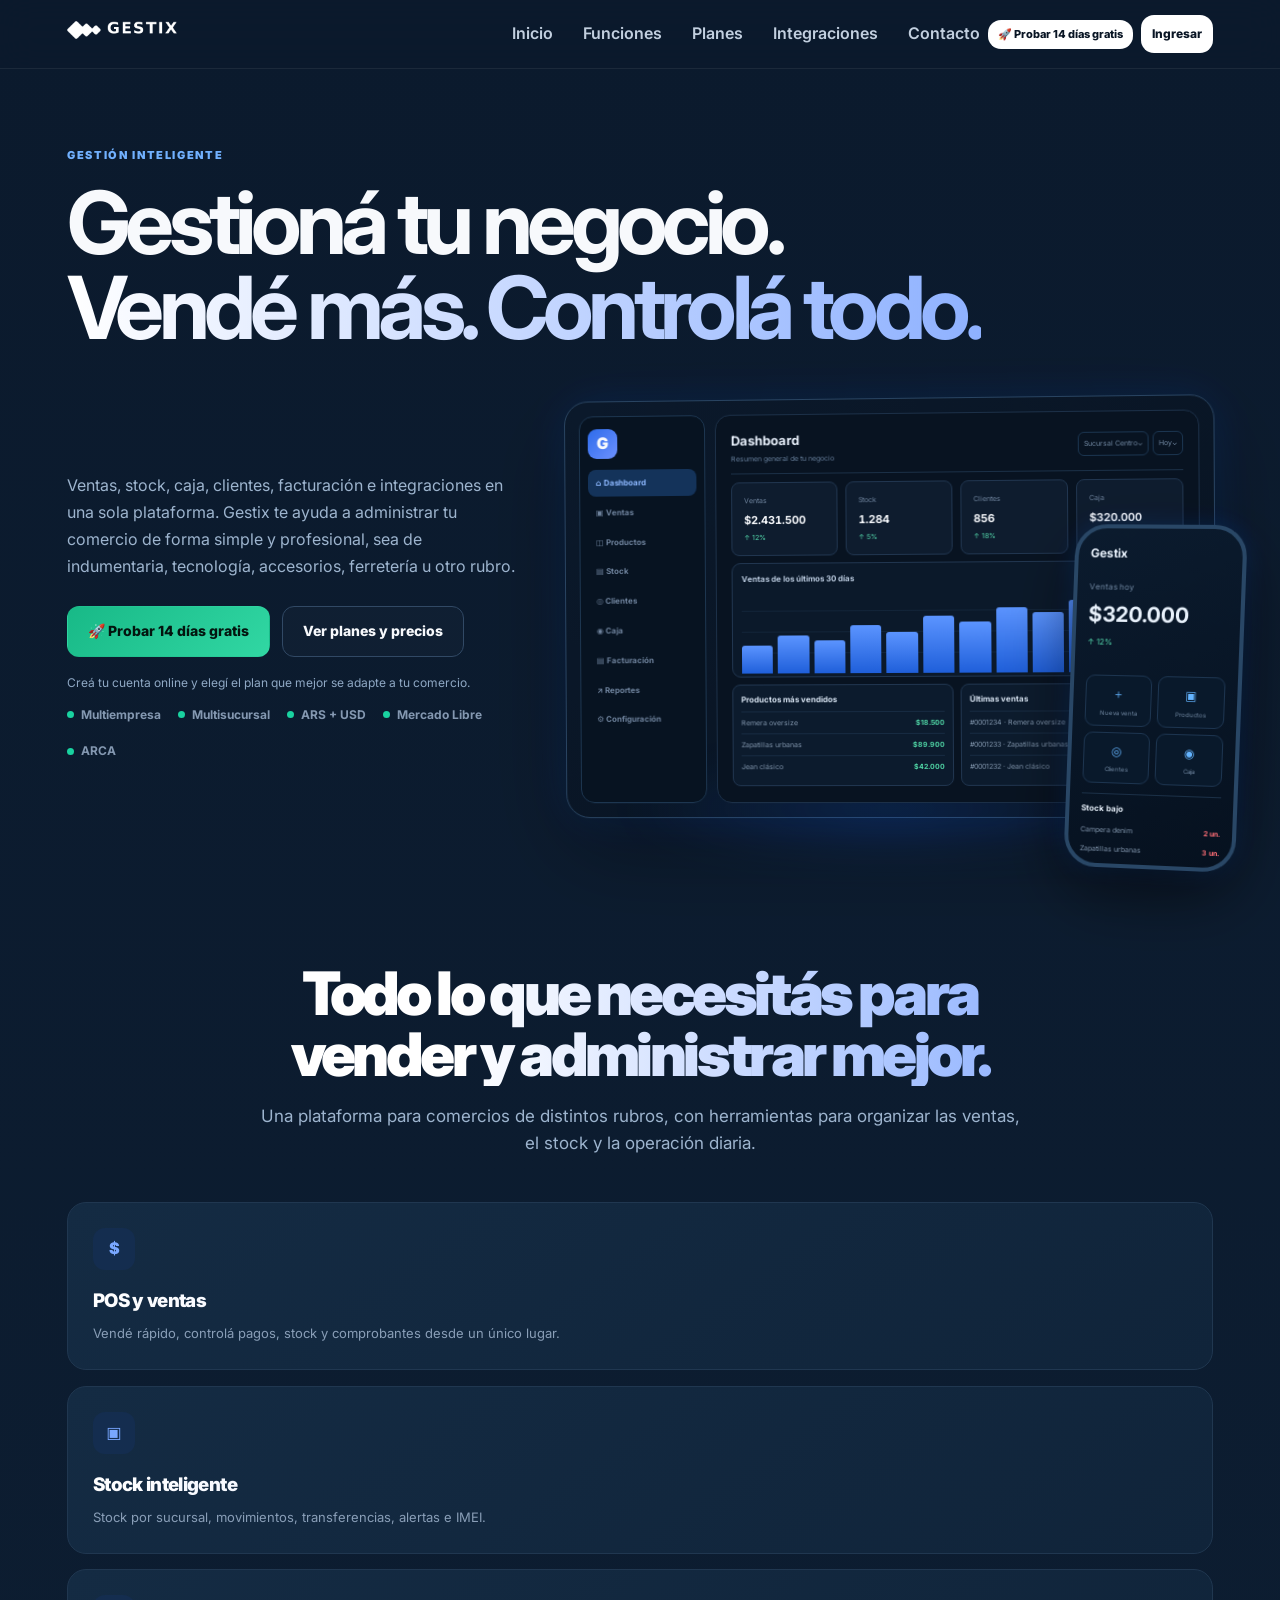
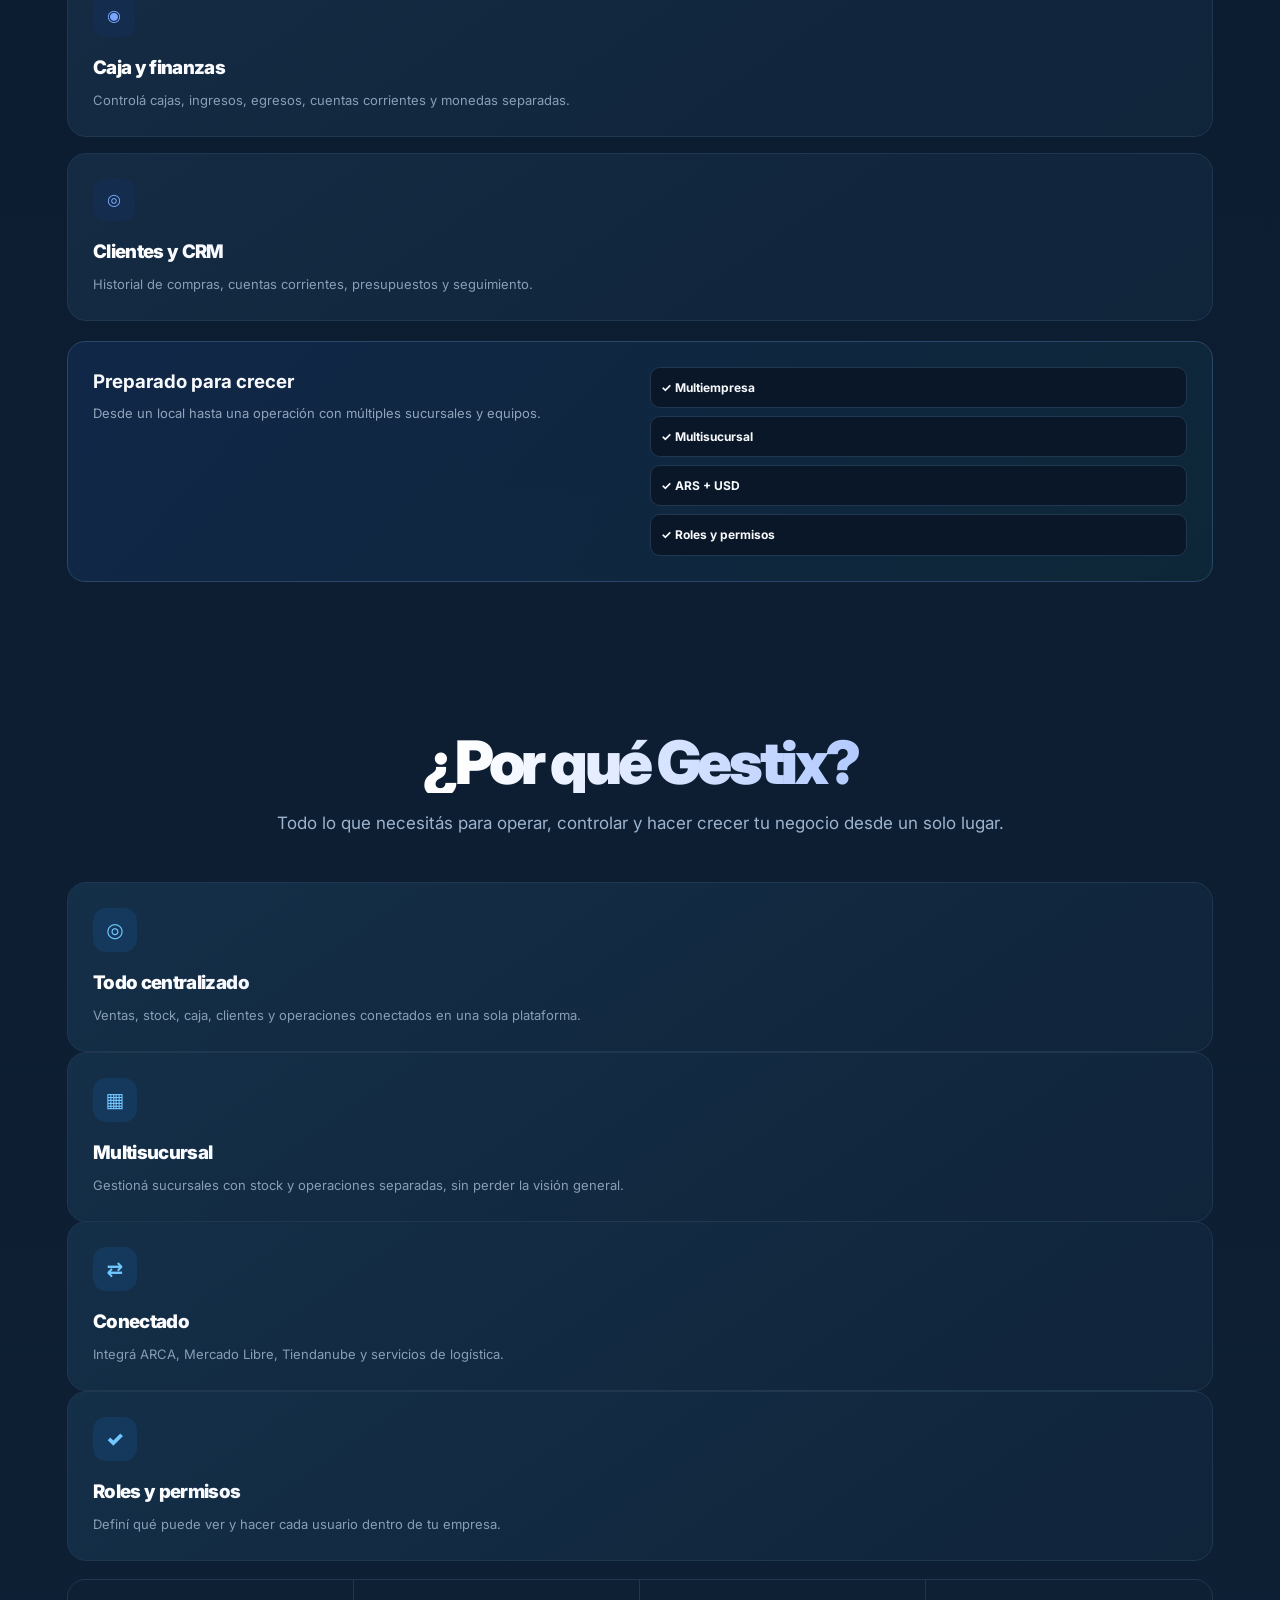
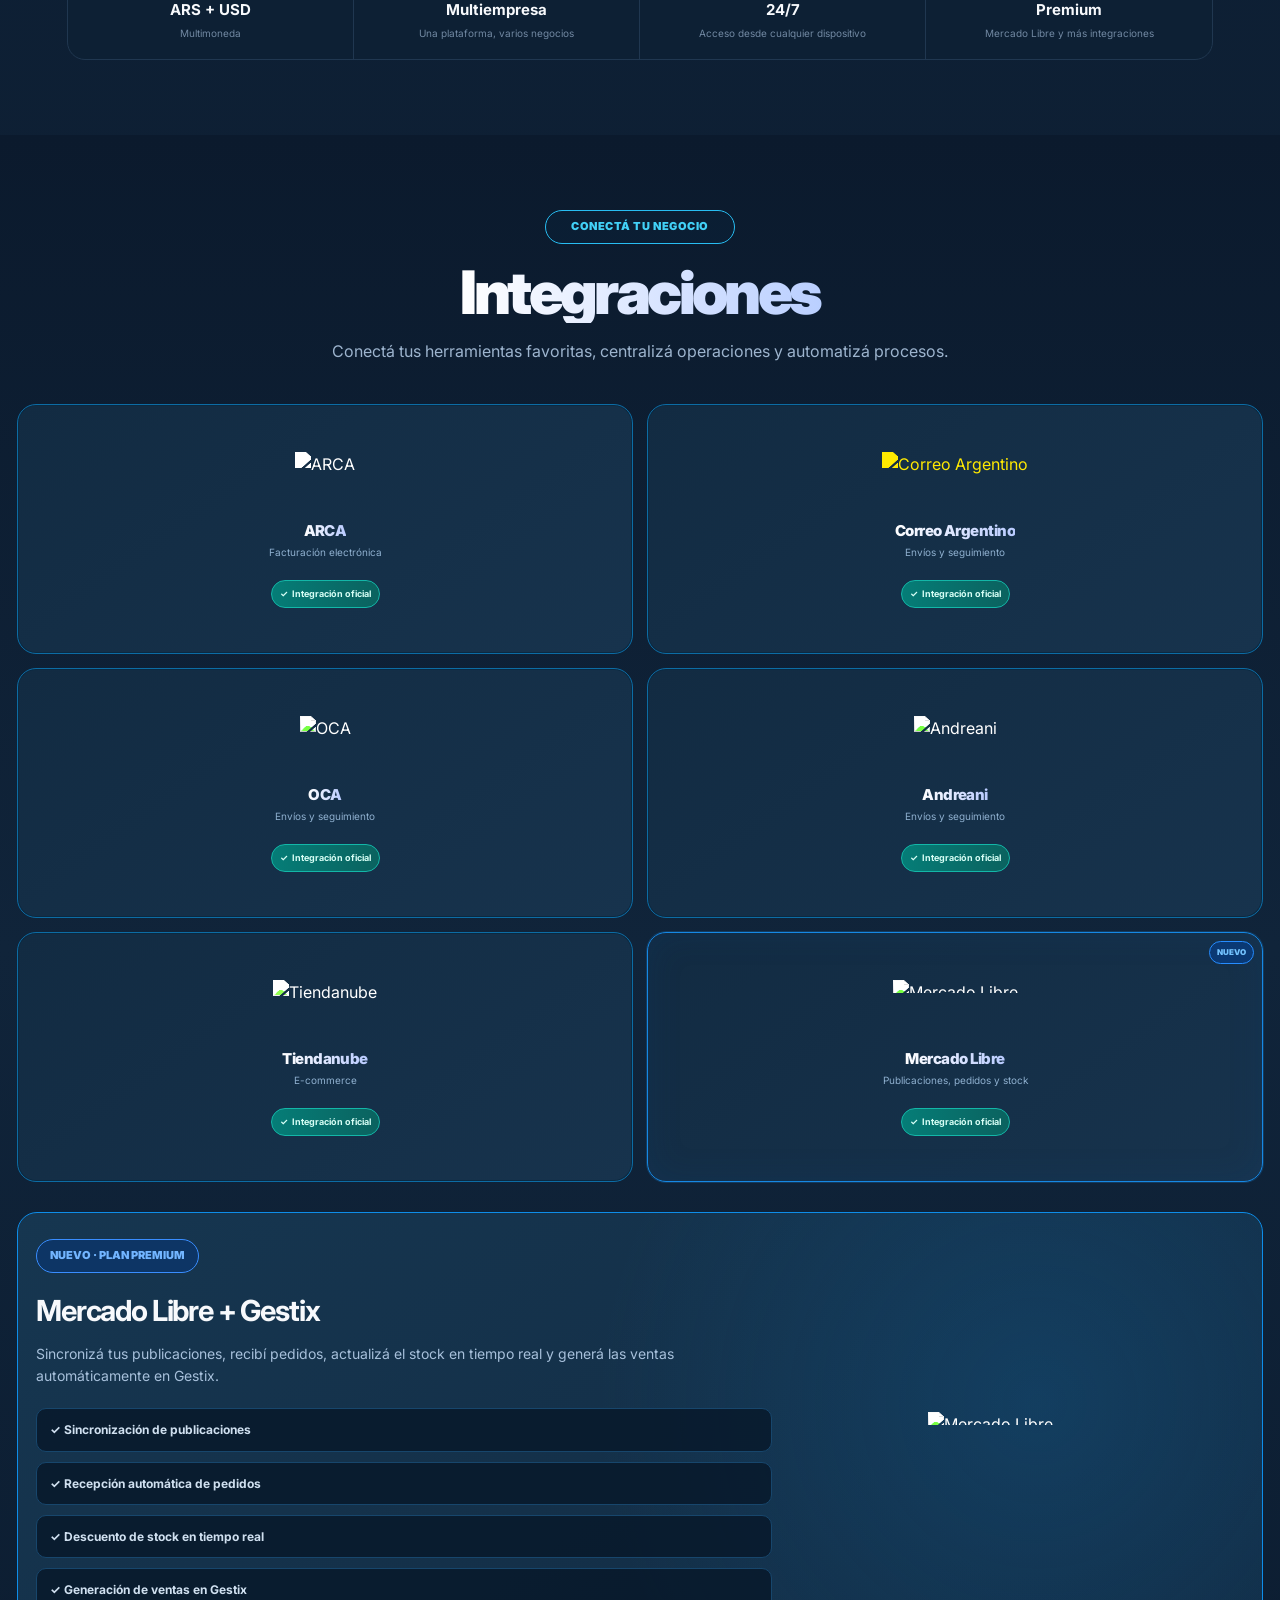
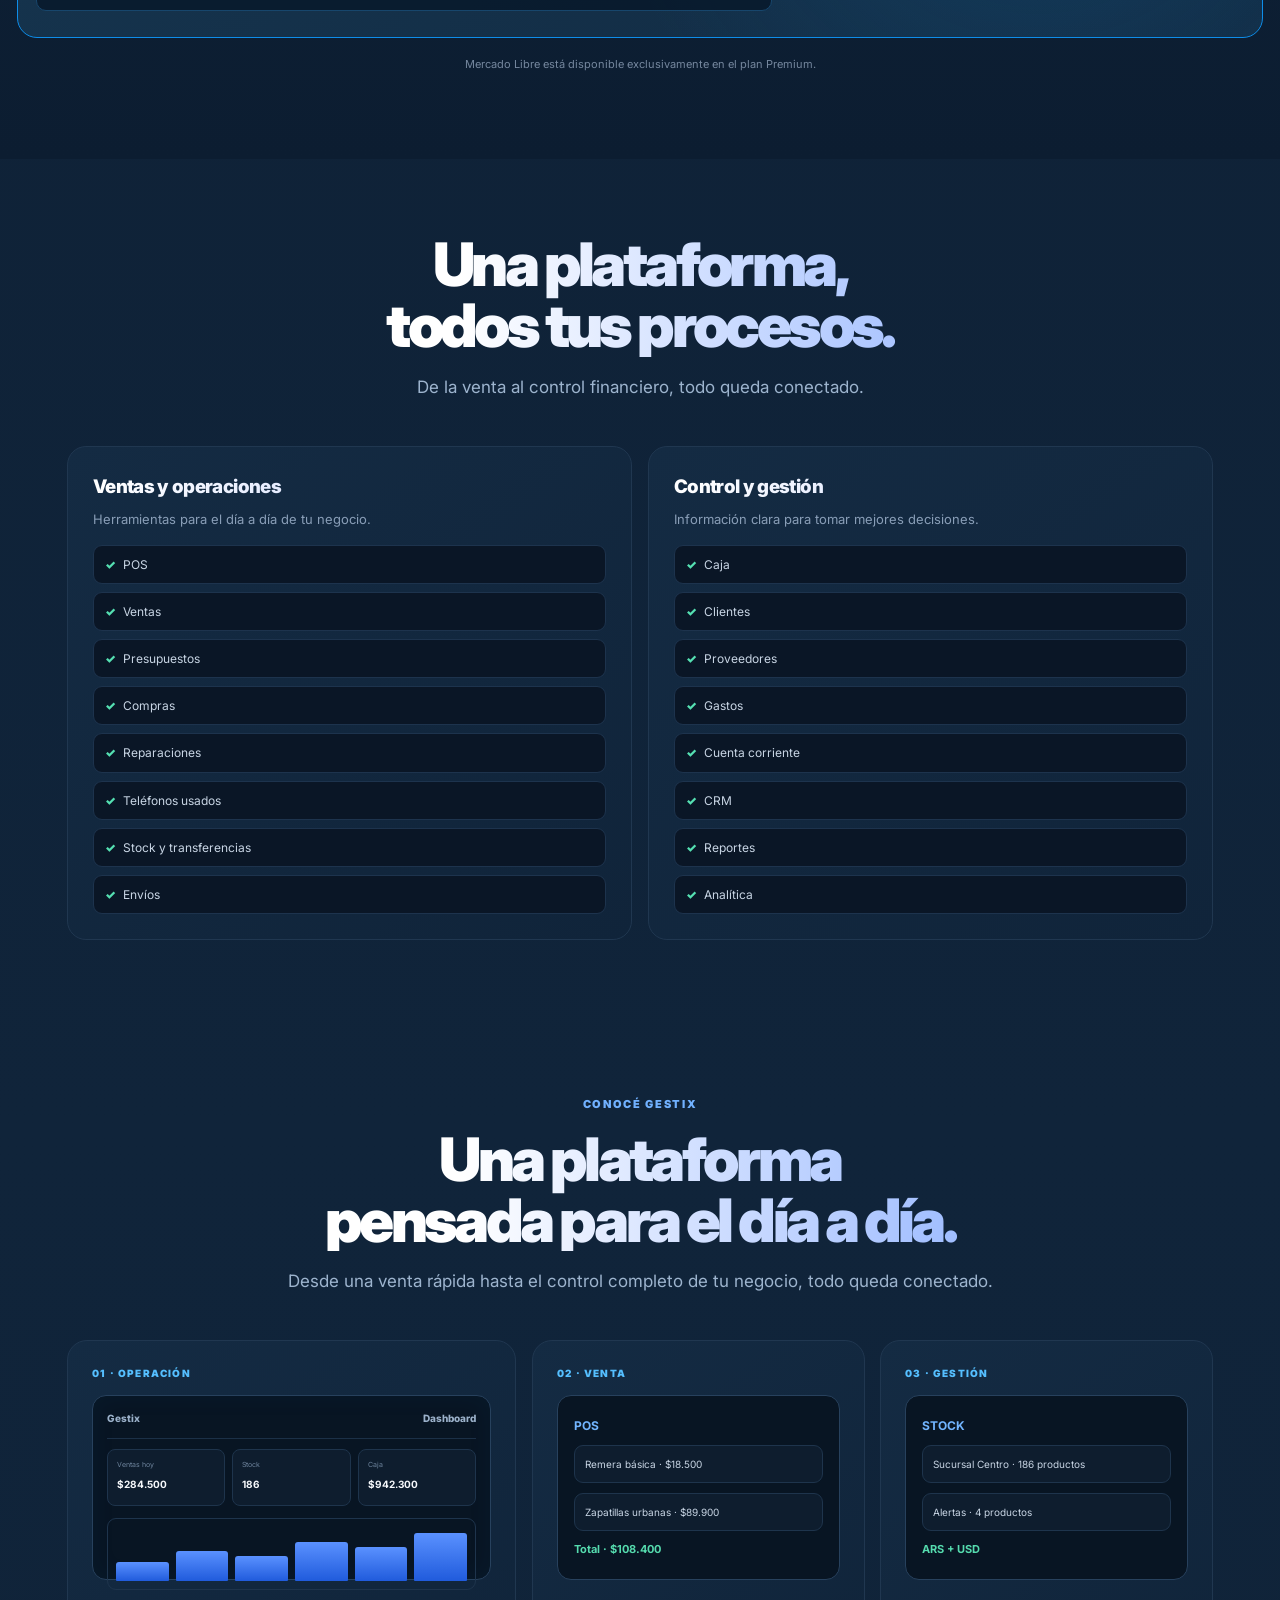
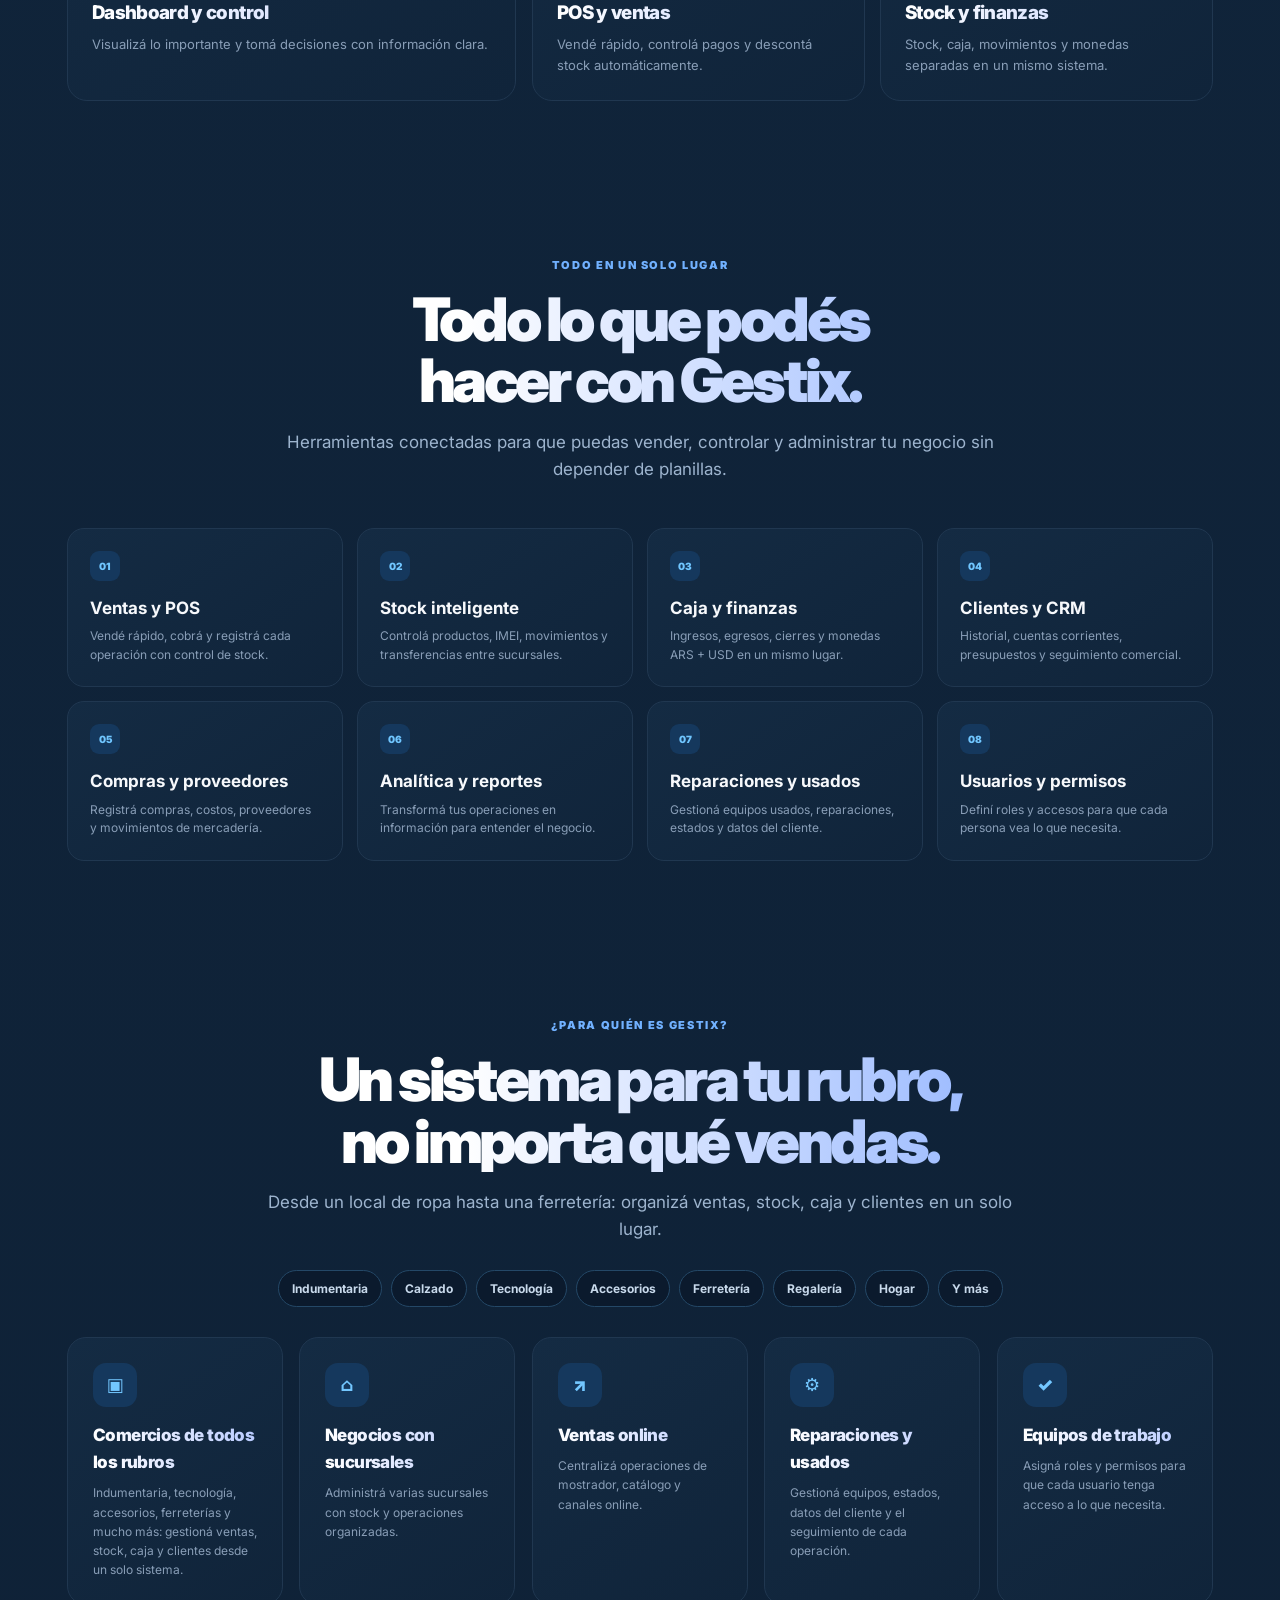
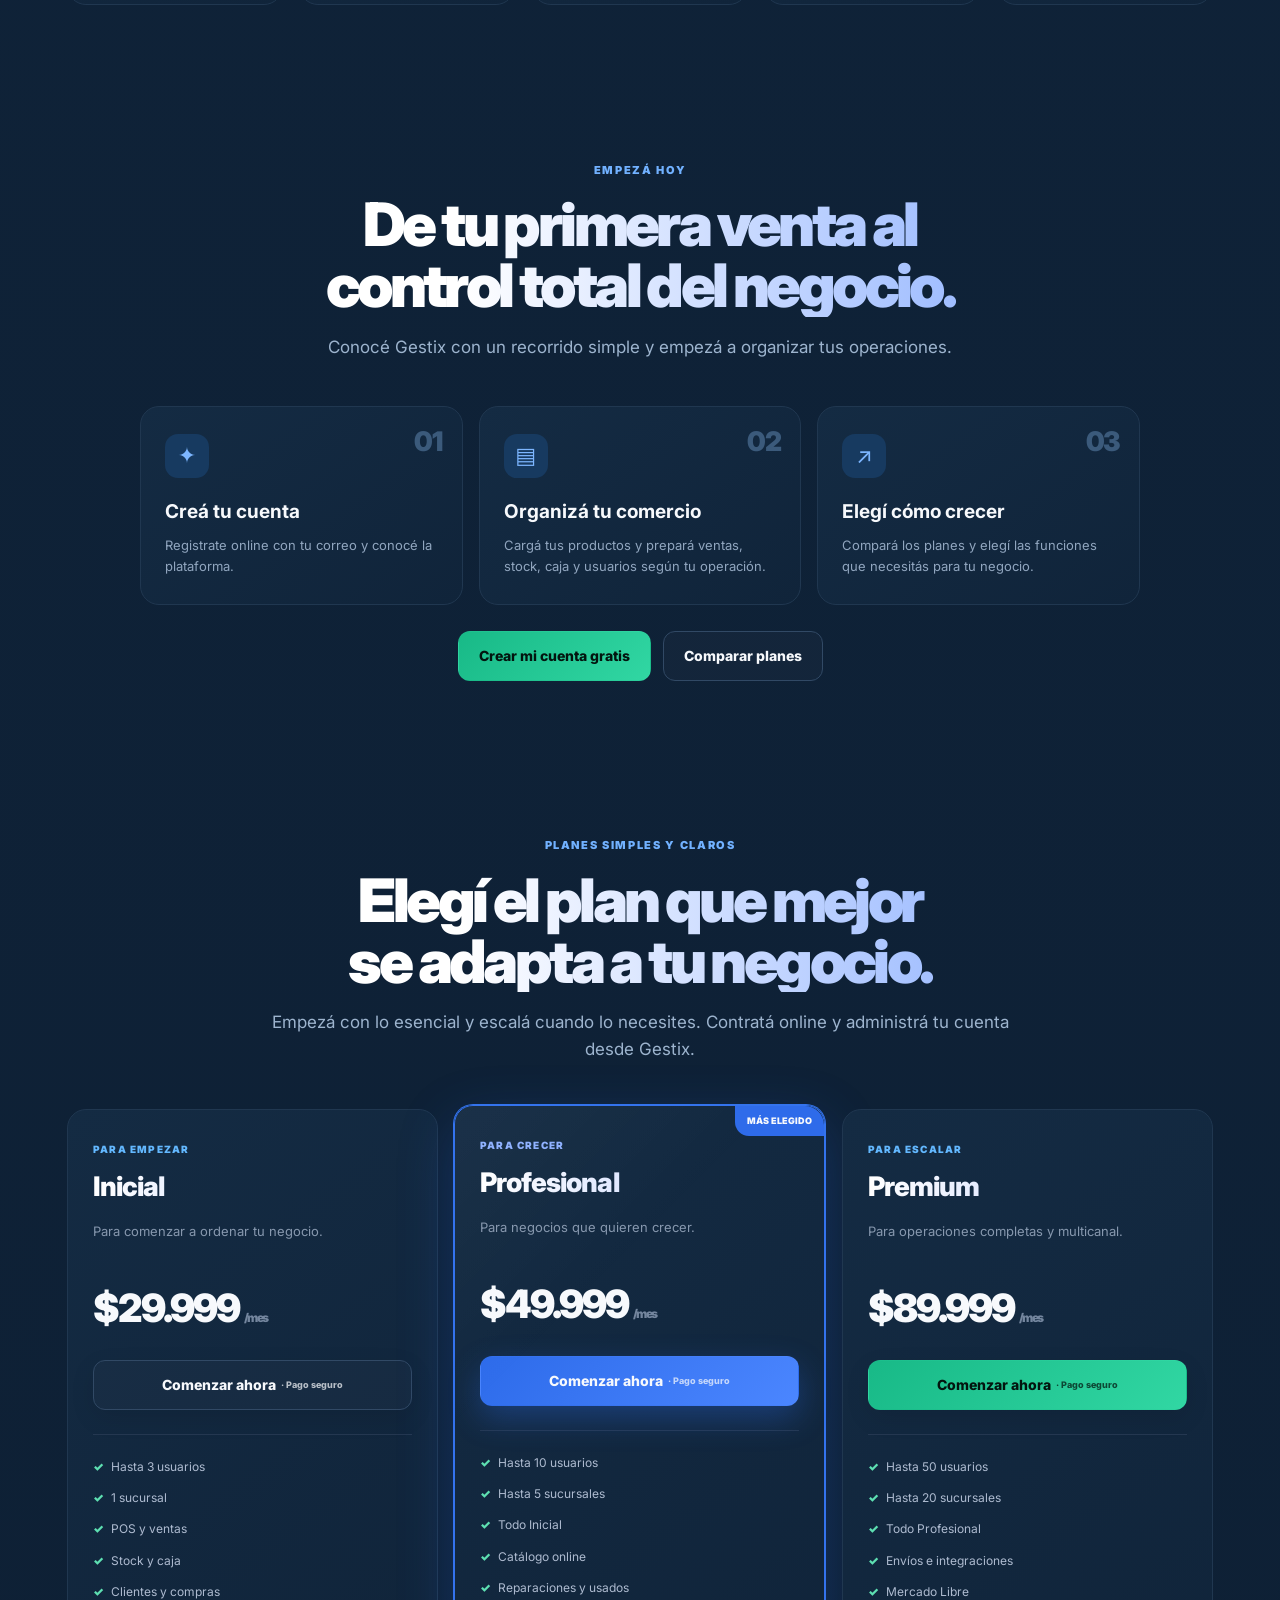
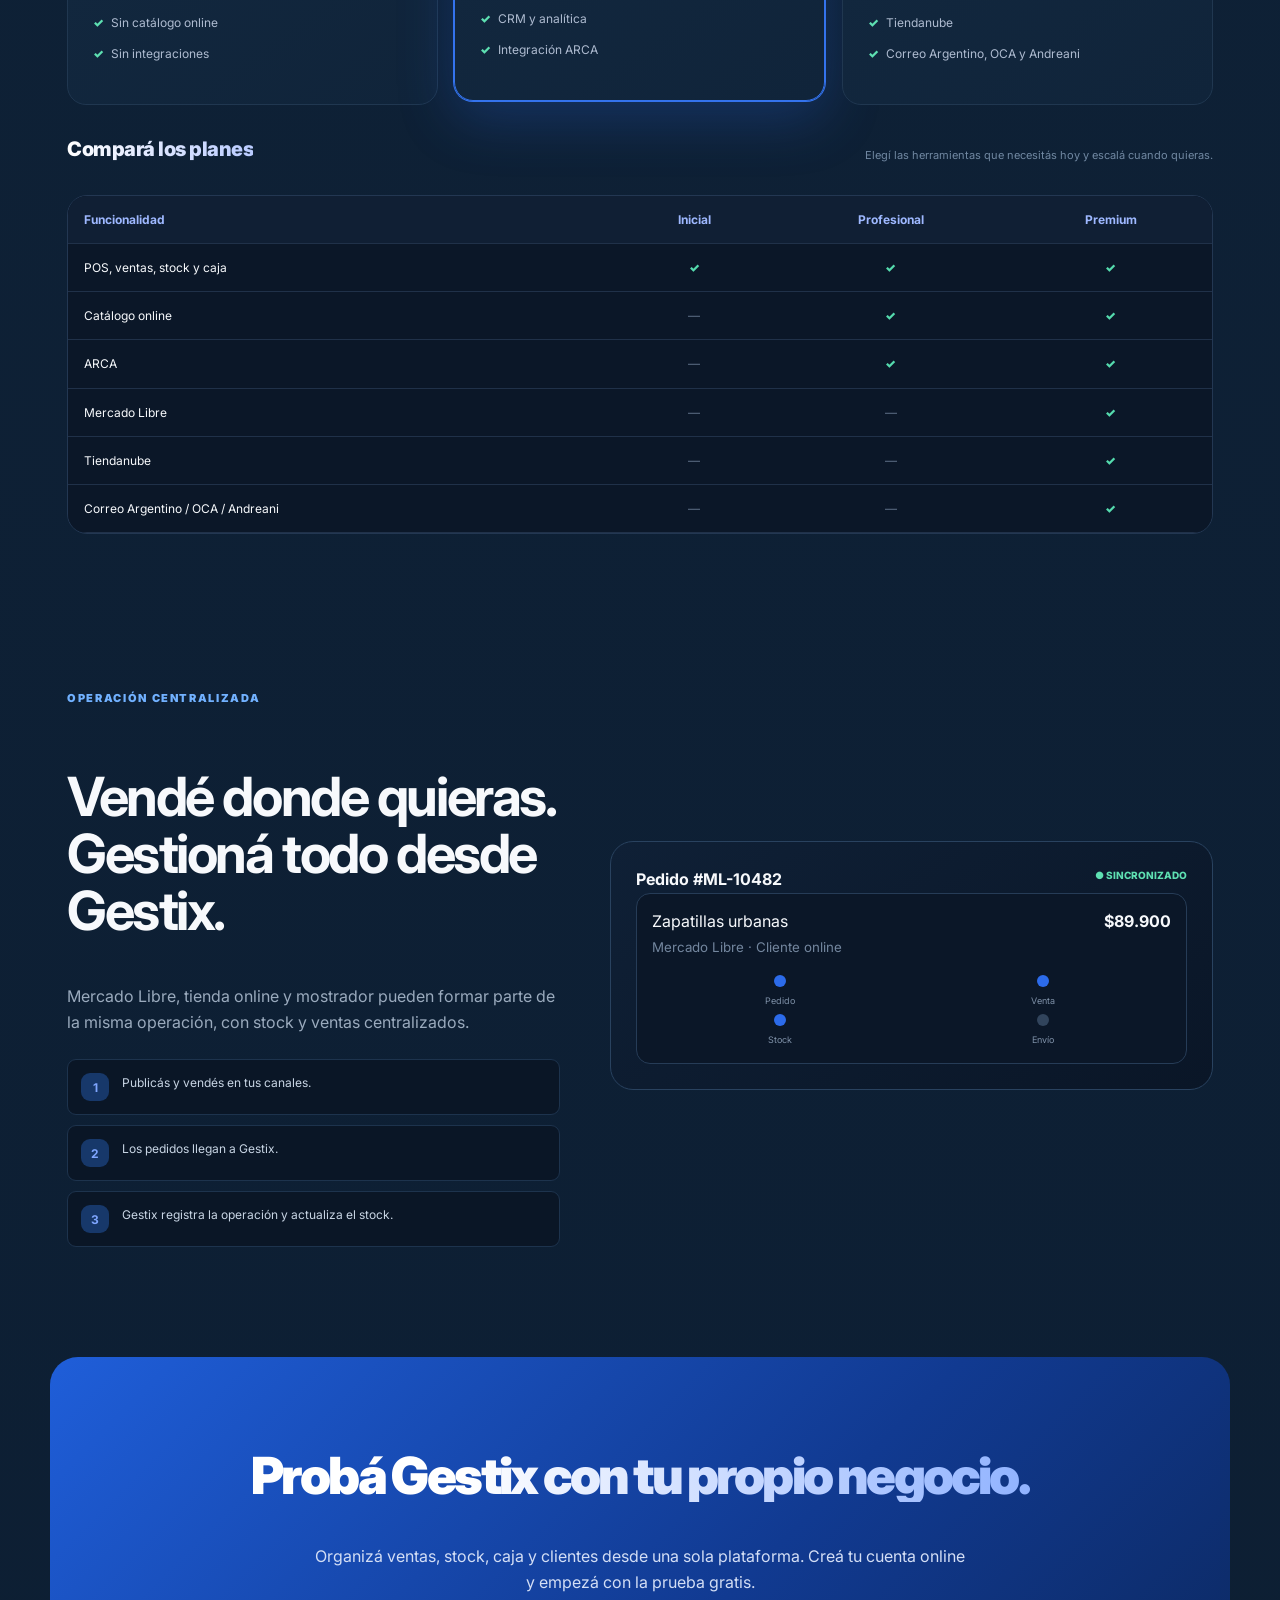
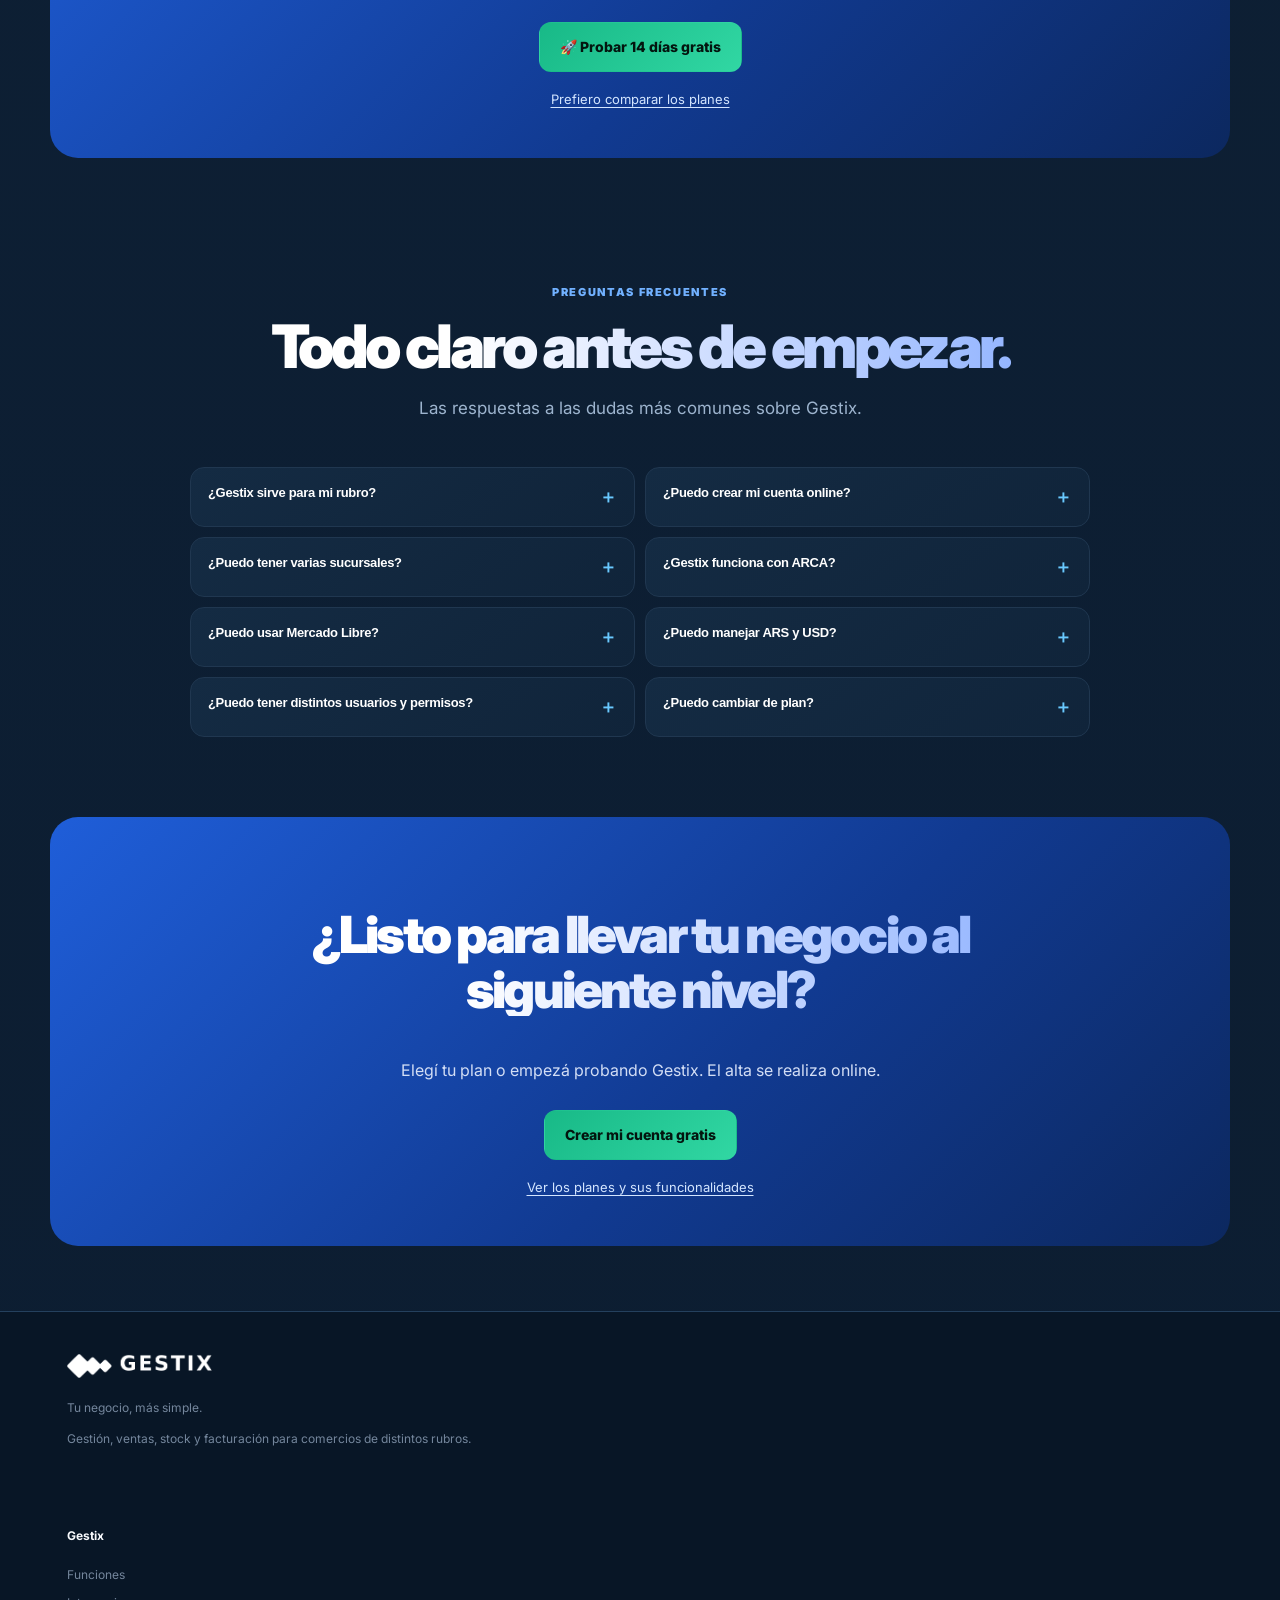
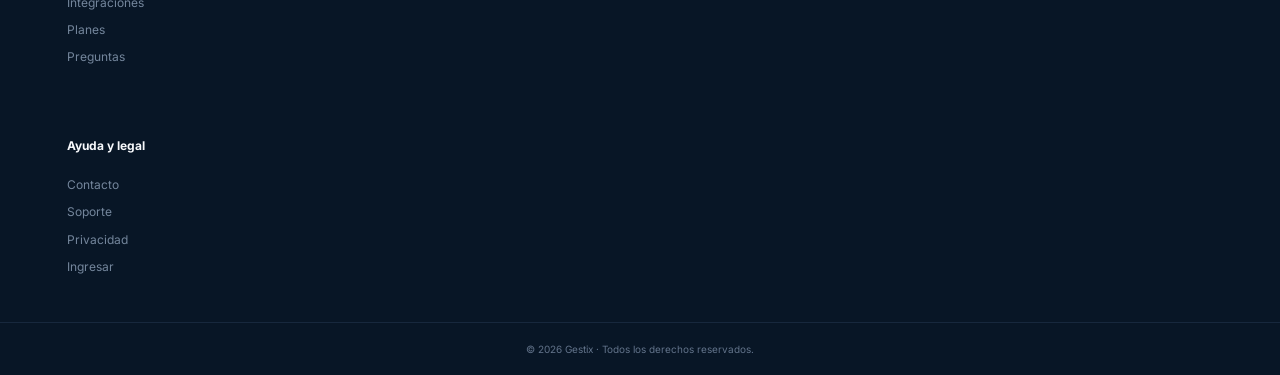
==== commit a1cb22e4: "Fix: cerrar bloque <style> sin cerrar que anulaba la regla .audience-grid Habia 6 <style> abiertos y" ====
--- a/index.html
+++ b/index.html
@@ -1 +1 @@
-<!doctype html><html lang="es"><head><meta charset="utf-8"><meta name="viewport" content="width=device-width,initial-scale=1"><meta name="description" content="Gestix es un sistema de gestión para comercios de distintos rubros: ventas, POS, stock, caja, clientes, facturación, sucursales e integraciones."><meta name="robots" content="index,follow"><link rel="canonical" href="https://gestix.com.ar/"><meta property="og:type" content="website"><meta property="og:site_name" content="Gestix"><meta property="og:title" content="Gestix | Sistema de gestión para comercios"><meta property="og:description" content="Ventas, stock, caja, clientes, facturación e integraciones en una sola plataforma."><meta property="og:url" content="https://gestix.com.ar/"><meta property="og:image" content="https://gestix.com.ar/gestix-logo-horizontal-blanco.png"><meta name="twitter:card" content="summary"><meta name="twitter:title" content="Gestix | Sistema de gestión para comercios"><meta name="twitter:description" content="Ventas, stock, caja, clientes, facturación e integraciones en una sola plataforma."><meta name="twitter:image" content="https://gestix.com.ar/gestix-logo-horizontal-blanco.png"><meta name="theme-color" content="#06101d"><link rel="icon" type="image/png" href="gestix-app-icon.png"><link rel="apple-touch-icon" href="gestix-app-icon.png"><link rel="preconnect" href="https://fonts.googleapis.com"><link rel="preconnect" href="https://fonts.gstatic.com" crossorigin><link href="https://fonts.googleapis.com/css2?family=Inter:wght@400;500;600;700;800;900&display=swap" rel="stylesheet"><title>Gestix | Todo tu negocio, en un solo lugar</title><style>:root{--bg:#0b1a2d;--card:#0d2034;--line:#123b5b;--text:#f7f9fc;--muted:#9db4ce;--blue:#1688e4;--cyan:#22d4f2;--green:#19d2a0;--max:1180px}*{box-sizing:border-box}html{scroll-behavior:smooth}body{margin:0;background:linear-gradient(180deg,#0b1a2d,#10243a 45%,#0c1d31);color:var(--text);font-family:Inter,system-ui,sans-serif;line-height:1.6;overflow-x:hidden}a{color:inherit;text-decoration:none}.wrap{max-width:var(--max);margin:auto;padding:0 24px}header{position:sticky;top:0;z-index:50;background:#0b1a2de8;backdrop-filter:blur(18px);border-bottom:1px solid #ffffff12}.nav{height:78px;display:flex;align-items:center;gap:30px}.logo{width:142px}.navlinks{display:flex;gap:30px;margin-left:auto;color:#c2cfdf;font-size:16px;font-weight:600}.navlinks a:hover{color:#fff}.navbtn{padding:15px 28px;border-radius:13px;background:#fff;color:#091524;font-size:15px;font-weight:800}.menu{display:none;margin-left:4px;background:none;border:0;color:#fff;font-size:28px;cursor:pointer}.navlinks.show{display:flex}.section{padding:100px 0}.heading{text-align:center;max-width:820px;margin:0 auto 45px}.heading h2{font-size:clamp(36px,5vw,64px);line-height:1.06;letter-spacing:-.055em;margin:0 0 15px}.heading p{color:var(--muted);font-size:17px}.hero{padding:95px 0 80px}.hero-grid{display:grid;grid-template-columns:1fr 1fr;gap:55px;align-items:center}.eyebrow{display:inline-flex;color:#71b1ff;font-size:11px;font-weight:900;letter-spacing:.15em;margin-bottom:15px}.hero h1{font-size:clamp(45px,6vw,73px);line-height:1.02;letter-spacing:-.055em;margin:0 0 20px}.gradient{background:linear-gradient(90deg,#fff,#8eb1ff);-webkit-background-clip:text;background-clip:text;color:transparent}.hero p{font-size:18px;color:var(--muted);line-height:1.7}.actions{display:flex;gap:12px;flex-wrap:wrap;margin:28px 0}.btn{display:inline-flex;align-items:center;justify-content:center;padding:13px 20px;border-radius:12px;font-size:14px;font-weight:800;border:1px solid transparent}.primary{background:linear-gradient(135deg,#2d6bea,#4b86ff)}.ghost{border-color:#314965;background:#ffffff05}.green{background:linear-gradient(135deg,#18b987,#31d7a3);color:#03150f}.proof{display:flex;gap:17px;flex-wrap:wrap;color:#8498b1;font-size:12px;font-weight:700}.proof span{display:flex;align-items:center;gap:7px}.proof i{width:7px;height:7px;border-radius:50%;background:var(--green)}.screen{background:#0a1727;border:1px solid #294461;border-radius:24px;padding:12px}.screenbody{background:#081321;border:1px solid #1c3048;border-radius:15px;padding:18px}.metrics{display:grid;grid-template-columns:repeat(3,1fr);gap:9px}.metric{padding:15px;border:1px solid #213650;border-radius:12px;background:#0e1c2e}.metric small{display:block;color:#70859f;font-size:9px}.metric strong{font-size:15px}.metric em{display:block;color:#55dbae;font-size:8px;font-style:normal}.fakechart{height:140px;margin-top:10px;border:1px solid #213650;border-radius:12px;background:linear-gradient(180deg,#0e1c2e,#0a1727);padding:18px;display:flex;align-items:end;gap:10px}.fakechart i{flex:1;background:linear-gradient(#5a91ff,#205bdc);border-radius:5px 5px 1px 1px}.strip{border-block:1px solid #ffffff14;background:#0d2034}.strip-grid{display:grid;grid-template-columns:repeat(4,1fr);padding:20px 0}.strip-item{text-align:center;border-right:1px solid #213149}.strip-item:last-child{border:0}.strip-item strong{display:block;font-size:19px}.strip-item span{color:#71839a;font-size:11px}.feature-grid,.plans,.modules{display:grid;gap:16px}.feature-grid{grid-template-columns:repeat(4,1fr)}.feature,.module,.plan{padding:25px;border:1px solid #203750;border-radius:19px;background:linear-gradient(145deg,#142b43,#10243a)}.ico{width:42px;height:42px;border-radius:12px;background:#142d4f;color:#79a7ff;display:grid;place-items:center;font-weight:900;margin-bottom:16px}.feature h3,.module h3{margin:0 0 7px}.feature p,.module>p{margin:0;color:#899eb7;font-size:13px}.billing{margin-top:20px;padding:25px;border:1px solid #2a4668;border-radius:18px;background:linear-gradient(135deg,#2d6bea1f,#19d2a00d);display:grid;grid-template-columns:1fr 1fr;gap:20px}.billing h3{margin:0 0 6px}.billing p{margin:0;color:#91a4bb;font-size:13px}.billing-list{display:grid;grid-template-columns:1fr 1fr;gap:8px}.billing-list span{padding:10px;border:1px solid #203750;border-radius:10px;background:#0a1728;font-size:12px;font-weight:700}.integrations{background:linear-gradient(180deg,#0b1a2d,#10243a 50%,#0c1d31);position:relative;overflow:hidden}.integrations>.wrap{max-width:1740px;padding:0 46px}.integrations .heading{margin-bottom:40px}.integrations .heading:before{content:"CONECTÁ TU NEGOCIO";display:inline-flex;align-items:center;justify-content:center;padding:7px 25px;border:1px solid #28bdf2;border-radius:999px;color:#42d1f7;font-size:11px;font-weight:900;letter-spacing:.05em;margin-bottom:18px;background:#0a274044}.integrations .heading h2{background:linear-gradient(90deg,#fff 0%,#fff 36%,#22d4f2 78%);-webkit-background-clip:text;background-clip:text;color:transparent}.integrations .heading p{font-size:18px;line-height:1.55}.integration-grid{display:grid;grid-template-columns:repeat(3,minmax(0,1fr));gap:22px}.integration-brand-card{position:relative;min-width:0;min-height:370px;padding:24px 20px 24px;border:1px solid #0c6ca4;background:linear-gradient(145deg,#122b42,#17334d);border-radius:19px;display:flex;flex-direction:column;align-items:center;text-align:center;box-shadow:inset 0 0 0 1px #0b2941;transition:.2s;overflow:hidden}.integration-brand-card:hover{transform:translateY(-4px);border-color:#28bdf2;box-shadow:0 16px 45px #00111f66}.brandmark{width:100%;height:150px;margin-bottom:18px;display:flex;align-items:center;justify-content:center;position:relative;overflow:hidden}.brandmark img{position:relative;z-index:1;display:block;width:auto!important;height:auto!important;max-width:82%!important;max-height:82px!important;object-fit:contain!important;background:transparent!important;padding:0!important;border:0!important;border-radius:0!important;box-shadow:none!important;filter:brightness(1.45) contrast(1.12) saturate(1.08)!important;mix-blend-mode:normal!important}.integration-brand-card:nth-child(1) .brandmark img{max-width:86%!important;max-height:52px!important;filter:brightness(0) invert(1)!important}.integration-brand-card:nth-child(2) .brandmark img{max-width:84%!important;max-height:72px!important;filter:brightness(0) saturate(100%) invert(77%) sepia(99%) saturate(1180%) hue-rotate(358deg) brightness(101%) contrast(101%)!important}.integration-brand-card:nth-child(3) .brandmark img{max-width:82%!important;max-height:60px!important}.integration-brand-card:nth-child(4) .brandmark img{max-width:94%!important;max-height:84px!important}.integration-brand-card:nth-child(5) .brandmark img{max-width:84%!important;max-height:60px!important;filter:brightness(1.7) contrast(1.14) saturate(1.1)!important}.integration-brand-card:nth-child(6) .brandmark img{max-width:82%!important;max-height:90px!important;clip-path:inset(0 0 50% 0)!important}.integration-brand-card:nth-child(6) .brandmark:after{content:"";display:block;position:absolute;left:50%;top:50%;transform:translate(-50%,-50%);width:82%;height:90px;background:url("https://i.logos-download.com/114454/32896-717400b83dd96e5d61a4044b82a43deb.svg/Mercado_Libre_Logo_2021.svg?dl=") center/contain no-repeat;filter:brightness(0) invert(1);clip-path:inset(50% 0 0 0)}.integration-brand-card h3{font-size:22px;margin:0 0 3px}.integration-brand-card small{font-size:14px;color:#8fb0cf;min-height:22px}.official-badge{display:inline-flex;align-items:center;justify-content:center;margin-top:17px;padding:8px 17px;border-radius:999px;background:linear-gradient(90deg,#057d77,#0b625f);color:#d8fff6;font-size:12px;font-weight:700;border:1px solid #13b7a8}.new-badge{position:absolute;right:13px;top:13px;padding:6px 11px;border:1px solid #268cff;border-radius:999px;background:#0a3974;color:#73c3ff;font-size:10px;font-weight:900}.ml-integration{border-color:#1688e4;box-shadow:0 0 0 1px #123b60,inset 0 0 35px #0c4c8d22}.ml-card{margin-top:30px;padding:38px;border:1px solid #0e8de9;border-radius:20px;background:radial-gradient(circle at 82% 45%,#1269a544,transparent 42%),linear-gradient(145deg,#163650,#122b43);display:grid;grid-template-columns:1.25fr .75fr;gap:30px;align-items:center;min-height:350px}.ml-badge{display:inline-flex;padding:7px 13px;border-radius:999px;background:#0d3565;border:1px solid #398dff;color:#72b5ff;font-size:11px;font-weight:900;margin-bottom:15px}.ml-card h3{font-size:clamp(30px,3vw,42px);letter-spacing:-.04em;margin:0 0 9px}.ml-card p{margin:0;color:#a7c0db;font-size:16px;line-height:1.55}.ml-visual{position:relative;min-height:190px;display:flex;align-items:center;justify-content:center}.ml-visual img{position:relative;z-index:1;width:430px!important;max-width:100%!important;height:auto!important;max-height:220px!important;clip-path:inset(0 0 50% 0)!important}.ml-visual:after{content:"";display:block;position:absolute;z-index:2;left:50%;top:50%;transform:translate(-50%,-50%);width:430px;height:220px;background:url("https://i.logos-download.com/114454/32896-717400b83dd96e5d61a4044b82a43deb.svg/Mercado_Libre_Logo_2021.svg?dl=") center/contain no-repeat;filter:brightness(0) invert(1);clip-path:inset(50% 0 0 0)}.ml-list{display:grid;grid-template-columns:repeat(2,1fr);gap:10px;margin-top:22px}.ml-list span{padding:11px 13px;border-radius:10px;background:#071729cc;border:1px solid #17466c;font-size:12px;font-weight:700;color:#d0e0f0}.modules{grid-template-columns:1fr 1fr}.module ul{list-style:none;margin:15px 0 0;padding:0;display:grid;grid-template-columns:1fr 1fr;gap:8px}.module li,.step{padding:9px 11px;border:1px solid #1d334d;border-radius:9px;background:#0a1626;color:#c8d5e4;font-size:12px}.module li:before{content:"✓";color:#55e0b2;font-weight:900;margin-right:7px}.plans{grid-template-columns:repeat(3,1fr)}.plan{position:relative}.plan.featured{border-color:#3473ed;box-shadow:0 20px 60px #2d6bea24}.badge{position:absolute;top:0;right:0;border-radius:0 19px 0 14px;background:#2e6bea;padding:8px 12px;font-size:9px;font-weight:900}.plan h3{font-size:27px;margin:0}.plan>p{color:#8798ae;font-size:13px;min-height:42px}.price{font-size:39px;font-weight:900;letter-spacing:-.05em;margin:14px 0 20px}.price small{font-size:12px;color:#74869e}.plan .btn{width:100%}.divider{height:1px;background:#253851;margin:22px 0 16px}.plan ul{list-style:none;padding:0;margin:10px 0}.plan li{color:#aebbd0;font-size:12px;padding:6px 0}.plan li:before{content:"✓";color:#5ee0b2;font-weight:900;margin-right:7px}.compare{margin-top:30px;border:1px solid #233752;border-radius:20px;overflow:auto}.compare table{border-collapse:collapse;width:100%;min-width:780px;background:#0b1728}.compare th,.compare td{padding:14px 16px;border-bottom:1px solid #203149;text-align:center;font-size:12px}.compare th:first-child,.compare td:first-child{text-align:left}.compare th{background:#101f34;color:#9eb8ff}.yes{color:#55dbae;font-weight:900}.no{color:#5f7188}.logistics{display:grid;grid-template-columns:.9fr 1.1fr;gap:50px;align-items:center}.logistics h2{font-size:clamp(36px,4.5vw,54px);line-height:1.06;letter-spacing:-.045em}.logistics p{color:#9aaabd}.steps{display:grid;gap:10px;margin-top:24px}.step{display:flex;gap:13px;padding:13px}.step b{width:28px;height:28px;border-radius:9px;background:#17386a;color:#7fa6ff;display:grid;place-items:center}.flow{padding:25px;border-radius:23px;border:1px solid #29425f;background:linear-gradient(145deg,#0f2036,#0a1627)}.flow-top,.orderhead{display:flex;justify-content:space-between}.status{color:#5ee0b2;font-size:10px;font-weight:800}.order{padding:15px;border:1px solid #263c57;border-radius:14px;background:#0b1728}.timeline{display:grid;grid-template-columns:repeat(4,1fr);gap:6px;margin-top:15px}.timeline div{text-align:center;font-size:9px;color:#7f91a8}.timeline i{display:block;width:12px;height:12px;border-radius:50%;background:#2c6bea;margin:0 auto 7px}.timeline .pending i{background:#31445c}.cta{margin:35px auto 100px;padding:65px 35px;text-align:center;border-radius:28px;background:linear-gradient(135deg,#1f5ed9,#113a91 58%,#0c285f)}.cta h2{font-size:clamp(35px,4vw,53px);line-height:1.06}.cta p{color:#d3def5;max-width:650px;margin:0 auto 26px}.faq{max-width:850px;margin:auto;padding-bottom:100px}.faq article{border-bottom:1px solid #263a54}.faq button{width:100%;background:none;border:0;color:#fff;padding:20px 0;text-align:left;display:flex;justify-content:space-between;cursor:pointer;font-weight:800}.faq p{display:none;color:#8f9fb4;font-size:13px}.faq article.open p{display:block}footer{border-top:1px solid #24405d;background:#081626}.foot{display:grid;grid-template-columns:2fr 1fr 1fr;gap:50px;padding:55px 24px}.foot img{width:145px}.foot p,.foot a{color:#74869c;font-size:12px}.foot h4{font-size:12px}.foot a{display:block;padding:4px 0}.bottom{border-top:1px solid #17283d;text-align:center;color:#62738a;padding:18px;font-size:10px}@media(max-width:1000px){.hero-grid,.logistics{grid-template-columns:1fr}.feature-grid{grid-template-columns:repeat(2,1fr)}.integration-grid{grid-template-columns:repeat(2,minmax(0,1fr))}.plans,.modules{grid-template-columns:1fr}.navlinks{display:none}.navlinks.show{display:flex;position:absolute;top:78px;left:0;right:0;margin:0;padding:18px 24px;flex-direction:column;gap:16px;background:#0b1a2df8;border-bottom:1px solid #ffffff12}.navbtn{margin-left:auto}.menu{display:block}.ml-card{grid-template-columns:1fr}.ml-visual{order:-1}.billing{grid-template-columns:1fr}.integrations>.wrap{padding:0 28px}.integration-brand-card{min-height:330px}.brandmark{height:135px}}@media(max-width:620px){.audience-grid{grid-template-columns:1fr}.audience-card{min-height:0;padding:21px}.compare-title{display:block;margin-top:25px}.compare-title span{display:block;margin-top:4px}.plans{gap:14px}.plan{padding:22px}.plan .btn{min-height:50px;font-size:14px}.faq-section{padding-top:35px}.faq-grid{grid-template-columns:1fr!important}.faq-grid button{min-height:54px}.cta .btn{min-height:50px;width:100%}.navbtn{min-height:44px;display:inline-flex;align-items:center}.navlinks a{min-height:44px;display:flex;align-items:center}}.wrap{padding:0 17px}.nav{height:68px;gap:8px}.logo{width:110px;flex:0 0 auto}.trial-btn{white-space:nowrap;padding:9px 10px;font-size:11px;line-height:1;flex:0 0 auto}.navbtn:not(.trial-btn){padding:9px 11px;font-size:12px;white-space:nowrap;flex:0 0 auto}.hero{padding:50px 0 55px}.hero h1{font-size:43px}.hero p{font-size:16px}.strip-grid{grid-template-columns:1fr 1fr}.section{padding:75px 0}.feature-grid{grid-template-columns:1fr}.integrations .heading h2{font-size:42px}.integrations .heading p{font-size:16px}.integrations>.wrap{padding:0 17px}.integration-grid{grid-template-columns:repeat(2,minmax(0,1fr));gap:14px}.integration-brand-card{min-height:250px;padding:16px 7px 15px}.integration-brand-card .brandmark{height:88px;margin-bottom:10px}.integration-brand-card .brandmark img{max-width:88%!important;max-height:55px!important}.integration-brand-card:nth-child(1) .brandmark img{max-width:92%!important;max-height:36px!important}.integration-brand-card:nth-child(2) .brandmark img{max-width:90%!important;max-height:52px!important}.integration-brand-card:nth-child(3) .brandmark img{max-width:88%!important;max-height:45px!important}.integration-brand-card:nth-child(4) .brandmark img{max-width:94%!important;max-height:62px!important}.integration-brand-card:nth-child(5) .brandmark img{max-width:90%!important;max-height:45px!important}.integration-brand-card:nth-child(6) .brandmark img{max-width:88%!important;max-height:68px!important}.integration-brand-card h3{font-size:15px}.integration-brand-card small{font-size:10px;text-align:center;line-height:1.35}.official-badge{font-size:9px;padding:6px 8px;margin-top:12px}.new-badge{font-size:8px;padding:4px 7px;right:8px;top:8px}.ml-card{padding:26px 18px;min-height:0}.ml-card h3{font-size:29px}.ml-card p{font-size:14px}.ml-list{grid-template-columns:1fr}.ml-visual{min-height:120px;position:relative;display:flex;flex-direction:column;align-items:center;justify-content:center}.ml-visual img{width:220px!important;max-height:95px!important;padding:11px 15px!important;filter:brightness(1.7) contrast(1.14) saturate(1.1)!important;clip-path:inset(0 0 50% 0)!important}.ml-visual:after{content:"";display:block;position:absolute;left:50%;top:50%;transform:translate(-50%,-50%);width:220px;height:95px;background:url("https://i.logos-download.com/114454/32896-717400b83dd96e5d61a4044b82a43deb.svg/Mercado_Libre_Logo_2021.svg?dl=") center/contain no-repeat;filter:brightness(0) invert(1);clip-path:inset(50% 0 0 0)}.billing-list,.module ul{grid-template-columns:1fr}.timeline{grid-template-columns:1fr 1fr}.cta{margin-bottom:65px;padding:48px 22px}.foot{grid-template-columns:1fr;padding:42px 17px}}.why-grid{display:grid;grid-template-columns:repeat(4,1fr);gap:16px}.why-card{padding:25px;border:1px solid #203750;border-radius:19px;background:linear-gradient(145deg,#142f48,#10243a);transition:.2s}.why-card:hover{transform:translateY(-4px);border-color:#28bdf2;box-shadow:0 14px 35px #00111f55}.why-icon{width:44px;height:44px;border-radius:13px;background:#15385d;color:#73c7ff;display:grid;place-items:center;font-size:20px;font-weight:900;margin-bottom:16px}.why-card h3{margin:0 0 7px}.why-card p{margin:0;color:#899eb7;font-size:13px}.trust-row{margin-top:18px;display:grid;grid-template-columns:repeat(4,1fr);border:1px solid #203750;border-radius:18px;overflow:hidden;background:#0d2034}.trust-row div{padding:18px;border-right:1px solid #203750;text-align:center}.trust-row div:last-child{border:0}.trust-row strong{display:block;font-size:15px}.trust-row span{display:block;color:#7188a2;font-size:10px;margin-top:3px}.tour-grid{display:grid;grid-template-columns:1.35fr 1fr 1fr;gap:16px}.tour-card{padding:24px;border:1px solid #203750;border-radius:20px;background:linear-gradient(145deg,#142b43,#10243a);transition:.2s}.tour-card:hover{transform:translateY(-4px);border-color:#28bdf2;box-shadow:0 16px 40px #00111f55}.tour-label{color:#55bfff;font-size:10px;font-weight:900;letter-spacing:.12em;margin-bottom:14px}.tour-card h3{margin:18px 0 6px}.tour-card p{margin:0;color:#899eb7;font-size:13px}.tour-ui{height:185px;padding:14px;border:1px solid #27415d;border-radius:14px;background:#081523;box-shadow:inset 0 0 25px #0b5c9b12}.tour-ui-top{display:flex;justify-content:space-between;color:#9bb1ca;font-size:10px;font-weight:800;padding-bottom:12px;border-bottom:1px solid #1b3047}.tour-metrics{display:grid;grid-template-columns:repeat(3,1fr);gap:7px;margin-top:10px}.tour-metrics span{padding:9px;border:1px solid #1e344c;border-radius:8px;background:#0e1d2e}.tour-metrics small{display:block;color:#6e849d;font-size:7px}.tour-metrics b{font-size:10px}.tour-bars{height:72px;display:flex;align-items:end;gap:7px;margin-top:12px;padding:8px;border:1px solid #1e344c;border-radius:9px}.tour-bars i{flex:1;background:linear-gradient(#5a91ff,#205bdc);border-radius:3px 3px 1px 1px}.mini-ui{min-height:185px;padding:16px;border:1px solid #27415d;border-radius:14px;background:#081523;display:grid;align-content:center;gap:10px}.mini-ui b{color:#72b5ff;font-size:12px}.mini-ui span{padding:10px;border:1px solid #1e344c;border-radius:9px;color:#c8d5e4;background:#0e1d2e;font-size:10px}.mini-ui strong{color:#55dbae;font-size:11px}.integration-brand-card,.plan,.feature,.module{transition:.2s}.integration-brand-card:hover{transform:translateY(-5px) scale(1.005)}.plan.featured{box-shadow:0 0 0 1px #3473ed,0 20px 65px #2d6bea30}.plan.featured:after{content:"";position:absolute;inset:0;border-radius:19px;pointer-events:none;background:linear-gradient(135deg,#ffffff08,transparent 35%)}.plan .btn{transition:.2s}.plan .btn:hover{transform:translateY(-2px);filter:brightness(1.08)}@media(max-width:1000px){.why-grid{grid-template-columns:repeat(2,1fr)}.trust-row{grid-template-columns:repeat(2,1fr)}.trust-row div:nth-child(2){border-right:0}.trust-row div:nth-child(-n+2){border-bottom:1px solid #203750}.tour-grid{grid-template-columns:1fr 1fr}.tour-main{grid-column:1/-1}}@media(max-width:620px){.why-grid{grid-template-columns:1fr}.trust-row{grid-template-columns:1fr 1fr}.trust-row div:nth-child(2){border-right:0}.trust-row div:nth-child(3){border-right:1px solid #203750;border-bottom:0}.trust-row div:nth-child(4){border-bottom:0}.tour-grid{grid-template-columns:1fr}.tour-main{grid-column:auto}.tour-ui,.mini-ui{min-height:155px;height:155px}.hero .proof{gap:10px}.hero .proof span{font-size:10px}.ml-card{padding:26px 18px;min-height:330px}.ml-visual{min-height:150px}}</style><style>.audience-grid{display:grid;grid-template-columns:repeat(5,1fr);gap:16px}.audience-card{padding:25px;border:1px solid #203750;border-radius:19px;background:linear-gradient(145deg,#142b43,#10243a);transition:.2s;min-height:190px}.audience-card:hover{transform:translateY(-4px);border-color:#28bdf2;box-shadow:0 16px 40px #00111f55}.audience-icon{width:44px;height:44px;border-radius:13px;background:#15385d;color:#73c7ff;display:grid;place-items:center;font-size:18px;font-weight:900;margin-bottom:15px}.audience-card h3{margin:0 0 7px;font-size:17px}.audience-card p{margin:0;color:#899eb7;font-size:12px;line-height:1.6}.plan-kicker{display:inline-flex;margin-bottom:8px;color:#63b8ff;font-size:10px;font-weight:900;letter-spacing:.12em;text-transform:uppercase}.plan.featured .plan-kicker{color:#8eb1ff}.plan .btn{min-height:48px;box-shadow:0 8px 25px #00000018}.plan .divider{margin-top:24px}.plan li{transition:transform .18s}.plan:hover li{transform:translateX(1px)}.compare-title{display:flex;align-items:end;justify-content:space-between;gap:20px;margin:30px 4px 12px}.compare-title strong{font-size:20px}.compare-title span{color:#7188a2;font-size:12px}.faq-section{padding-top:55px}.faq-grid article{transition:.2s}.faq-grid article:hover{border-color:#2b79ad;transform:translateY(-2px)}@media(max-width:1100px){.audience-grid{grid-template-columns:repeat(3,1fr)}}.cap-grid{display:grid;grid-template-columns:repeat(4,1fr);gap:14px}.cap-grid article{padding:22px;border:1px solid #203750;border-radius:17px;background:linear-gradient(145deg,#142b43,#10243a);transition:.2s}.cap-grid article:hover{transform:translateY(-4px);border-color:#28bdf2;box-shadow:0 15px 35px #00111f55}.cap-grid span{display:inline-grid;place-items:center;width:30px;height:30px;border-radius:9px;background:#15385d;color:#70c6ff;font-size:10px;font-weight:900}.cap-grid h3{font-size:17px;margin:14px 0 5px}.cap-grid p{margin:0;color:#899eb7;font-size:12px;line-height:1.55}@media(max-width:1000px){.cap-grid{grid-template-columns:repeat(2,1fr)}}@media(max-width:620px){.cap-grid{grid-template-columns:1fr}.cap-grid article{padding:20px}}.hero .actions .primary{box-shadow:0 12px 30px #2d6bea35}.screen{box-shadow:0 25px 70px #00000035}.screen,.feature,.why-card,.tour-card,.audience-card,.plan,.module,.integration-brand-card,.ml-card,.flow,.faq-grid article{will-change:transform}.screen{transition:transform .35s,box-shadow .35s}.screen:hover{transform:translateY(-5px);box-shadow:0 30px 80px #00000045}.btn,.navbtn{transition:transform .2s,filter .2s,box-shadow .2s}.btn:hover,.navbtn:hover{transform:translateY(-2px);filter:brightness(1.06);box-shadow:0 10px 28px #00000020}.reveal{opacity:0;transform:translateY(18px);transition:opacity .6s ease,transform .6s ease}.reveal.visible{opacity:1;transform:none}.mobile-cta{display:none}@media(max-width:620px){.mobile-cta{display:flex;position:fixed;left:12px;right:12px;bottom:12px;z-index:45;justify-content:center;align-items:center;min-height:48px;border-radius:14px;background:linear-gradient(135deg,#2d6bea,#4b86ff);color:#fff;font-size:13px;font-weight:900;box-shadow:0 12px 35px #00000055;border:1px solid #78a2ff55}.mobile-cta:active{transform:scale(.98)}body{padding-bottom:70px}}.integration-brand-card:nth-child(6) .brandmark img{clip-path:inset(0 0 50% 0)!important;filter:brightness(1.45) contrast(1.12) saturate(1.08)!important}.integration-brand-card:nth-child(6) .brandmark:after{clip-path:inset(50% 0 0 0)!important}.ml-visual img{clip-path:inset(0 0 50% 0)!important;filter:brightness(1.45) contrast(1.12) saturate(1.08)!important}.ml-visual:after{clip-path:inset(50% 0 0 0)!important}@media(max-width:620px){.integration-brand-card:nth-child(6) .brandmark img{clip-path:inset(0 0 50% 0)!important;filter:brightness(1.45) contrast(1.12) saturate(1.08)!important}.ml-visual img{clip-path:inset(0 0 50% 0)!important;filter:brightness(1.7) contrast(1.14) saturate(1.1)!important}.ml-visual:after{clip-path:inset(50% 0 0 0)!important}}.heading h2{font-size:clamp(34px,4.8vw,60px)!important;line-height:1.02!important;letter-spacing:-.06em!important;font-weight:900!important;color:#f7f9fc!important;text-wrap:balance}.heading h2 .gradient{background:linear-gradient(90deg,#fff,#8eb1ff);-webkit-background-clip:text;background-clip:text;color:transparent}.heading p{max-width:760px;margin-left:auto;margin-right:auto}.feature h3,.module h3,.why-card h3,.tour-card h3,.audience-card h3,.plan h3,.integration-brand-card h3{font-weight:850;letter-spacing:-.035em}.compare-title strong,.faq-grid button{font-weight:850;letter-spacing:-.025em}.cta h2{font-weight:900;letter-spacing:-.055em}.heading h2,.cta h2{background:linear-gradient(90deg,#fff 0%,#fff 28%,#8eb1ff 100%)!important;-webkit-background-clip:text!important;background-clip:text!important;color:transparent!important}.feature h3,.module h3,.why-card h3,.tour-card h3,.audience-card h3,.plan h3,.integration-brand-card h3,.compare-title strong,.faq-grid button{background:linear-gradient(90deg,#fff,#b9cbff);-webkit-background-clip:text;background-clip:text;color:transparent}.screen-app{display:grid;grid-template-columns:145px 1fr;gap:12px;min-height:285px}.mock-sidebar{padding:13px 10px;border:1px solid #1d3650;border-radius:14px;background:#071321;display:flex;flex-direction:column;gap:6px}.mock-brand{width:32px;height:32px;border-radius:9px;background:linear-gradient(135deg,#2d6bea,#6d91ff);display:grid;place-items:center;font-weight:900;margin:0 0 12px}.mock-sidebar span{padding:8px 9px;border-radius:8px;color:#6f839d;font-size:9px;font-weight:700}.mock-sidebar .mock-active{background:#14335a;color:#8db8ff}.mock-top{display:flex;justify-content:space-between;align-items:center;color:#b9c9dd;font-size:10px;padding-bottom:12px;border-bottom:1px solid #1b3047;margin-bottom:10px}.mock-top span{color:#607895;font-size:8px}.screen-app .screenbody{padding:15px}.screen-app .metrics{gap:8px}.screen-app .metric{padding:12px}.screen-app .fakechart{height:135px}.plan.featured{transform:translateY(-4px);box-shadow:0 0 0 1px #3473ed,0 18px 55px #2d6bea40}.plan.featured .btn{box-shadow:0 12px 32px #2d6bea55}.plan.featured:hover{transform:translateY(-7px)}.cta h2{max-width:800px;margin-left:auto;margin-right:auto}.counter-ready{font-variant-numeric:tabular-nums}@media(max-width:1000px){.screen-app{grid-template-columns:115px 1fr}}@media(max-width:620px){.screen-app{grid-template-columns:1fr}.mock-sidebar{display:none}.screen-app .screenbody{padding:13px}.screen-app .fakechart{height:110px}.plan.featured{transform:none}.plan.featured:hover{transform:translateY(-3px)}}.hero{padding:78px 0 70px}.hero-heading{margin-bottom:48px}.hero-heading .eyebrow{display:flex}.hero-heading h1{font-size:clamp(52px,6.8vw,88px)!important;line-height:.98!important;letter-spacing:-.065em!important;margin:0;max-width:none!important;width:100%!important}.hero-grid{grid-template-columns:minmax(0,.85fr) minmax(0,1.15fr);gap:55px;align-items:center}.hero-copy p{max-width:650px}.hero-copy .actions{margin-top:26px}.hero-copy .proof{margin-top:8px}.hero .screen{width:100%}@media(max-width:900px){.hero{padding:55px 0 55px}.hero-heading{margin-bottom:32px}.hero-heading h1{font-size:clamp(43px,8vw,65px)!important}.hero-grid{grid-template-columns:1fr;gap:32px}.hero-copy p{max-width:700px}}@media(max-width:620px){.hero-heading h1{font-size:clamp(39px,10vw,52px)!important;line-height:1!important}.hero-heading{margin-bottom:28px}.hero-grid{gap:28px}}.screen{position:relative;overflow:visible;padding:14px;background:linear-gradient(145deg,#0b192b,#081321);box-shadow:0 25px 70px #00000045}.screen-app{grid-template-columns:128px 1fr;min-height:390px;gap:10px}.mock-sidebar{padding:12px 8px;gap:3px}.mock-sidebar span{padding:7px 8px;font-size:8px}.mock-brand{width:30px;height:30px;margin-bottom:8px}.screenbody{padding:12px}.mock-top{font-size:9px;padding-bottom:9px;margin-bottom:8px}.mock-top strong{display:block;font-size:13px;color:#e8f0fb}.mock-top small{display:block;color:#657d99;font-size:7px;margin-top:2px}.mock-filters{display:flex;gap:4px}.mock-filters span{border:1px solid #1b3550;border-radius:6px;padding:5px;color:#7188a2;font-size:7px}.metrics{grid-template-columns:repeat(4,1fr);gap:6px}.metric{padding:9px;border-radius:8px}.metric small{font-size:7px}.metric strong{font-size:11px}.metric em{font-size:7px}.mock-chart{height:115px;margin-top:7px;padding:9px;border:1px solid #213650;border-radius:9px;background:#0b192a}.chart-head{display:flex;justify-content:space-between;color:#b9c9dd;font-size:8px}.chart-head span{color:#6e87a4}.chart-grid{height:83px;display:flex;align-items:end;gap:5px;margin-top:5px;background:repeating-linear-gradient(to top,transparent 0,transparent 20px,#1a3048 21px)}.chart-grid i{flex:1;background:linear-gradient(180deg,#5b94ff,#1f5fda);border-radius:3px 3px 0 0}.mock-bottom{display:grid;grid-template-columns:1fr 1fr;gap:7px;margin-top:7px}.mock-list{padding:8px;border:1px solid #213650;border-radius:8px;background:#0c1b2d;color:#8195ac;font-size:7px}.mock-list strong{display:block;color:#d9e5f3;font-size:8px;margin-bottom:5px}.mock-list span{display:flex;justify-content:space-between;border-top:1px solid #172b42;padding:5px 0}.mock-list b{color:#50d6a6;font-weight:700}.mock-phone{position:absolute;right:-48px;bottom:-52px;width:170px;height:342px;border:4px solid #294766;border-radius:32px;background:linear-gradient(160deg,#0b1b2e,#06111f);padding:18px 12px 13px;box-shadow:0 22px 55px #00000075;display:flex;flex-direction:column;color:#e8f1fb;overflow:hidden}.phone-notch{width:62px;height:14px;border-radius:0 0 12px 12px;background:#020912;margin:-18px auto 15px}.mock-phone>strong{font-size:12px;margin-bottom:18px}.mock-phone>small{font-size:8px;color:#7188a2}.mock-phone>b{font-size:21px;margin:4px 0}.mock-phone>em{font-size:8px;color:#55dbae;font-style:normal}.phone-bars{height:72px;display:flex;align-items:end;gap:5px;margin:12px 2px 15px;padding:0 2px}.phone-bars i{flex:1;background:linear-gradient(#4d8cff,#1f5fda);border-radius:4px 4px 1px 1px}.phone-actions{display:grid;grid-template-columns:1fr 1fr;gap:6px}.phone-actions span{border:1px solid #1d3550;border-radius:9px;padding:8px 5px;text-align:center;color:#64b4ff;font-size:12px;background:#09192b}.phone-actions small{display:block;color:#7188a2;font-size:6px;margin-top:4px}.phone-stock{margin-top:10px;border-top:1px solid #1b3047;padding-top:8px;font-size:7px}.phone-stock strong{display:block;font-size:8px;margin-bottom:5px}.phone-stock span{display:flex;justify-content:space-between;padding:4px 0;color:#8195ac}.phone-stock b{color:#ff6e76}@media(max-width:1000px){.mock-phone{right:-12px;transform:scale(.82);transform-origin:bottom right}}@media(max-width:620px){.screen{margin-right:0}.screen-app{grid-template-columns:1fr}.mock-sidebar{display:none}.mock-phone{display:none}.screenbody{padding:10px}.metrics{grid-template-columns:repeat(2,1fr)}.mock-bottom{grid-template-columns:1fr}.mock-chart{height:105px}}@media(max-width:620px){.screen{display:none!important}}.hero-grid{position:relative;grid-template-columns:minmax(0,.82fr) minmax(0,1.18fr);align-items:center;gap:42px}.hero .screen{transform:perspective(1600px) rotateY(-2.5deg) rotateZ(-.35deg);transform-origin:center center;margin-right:18px;box-shadow:0 30px 90px #00000055,0 0 45px #1769ff25}.hero .screen:hover{transform:perspective(1600px) rotateY(-2deg) rotateZ(-.2deg) translateY(-5px);box-shadow:0 35px 100px #00000065,0 0 55px #1769ff35}.hero .mock-phone{right:-18px;bottom:-52px;transform:perspective(1000px) rotateY(-5deg) rotateZ(2.5deg);transform-origin:center bottom;box-shadow:0 25px 65px #00000080,0 0 25px #1769ff30}.hero .mock-phone:hover{transform:perspective(1000px) rotateY(-4deg) rotateZ(2deg) translateY(-4px)}.hero .screen:after{content:"";position:absolute;inset:auto 8% -12% 8%;height:28%;background:radial-gradient(ellipse,#1769ff30,transparent 70%);filter:blur(18px);z-index:-1;pointer-events:none}.hero-copy{position:relative;z-index:3}.hero-heading{position:relative;z-index:4}.hero .screen-app{min-height:390px}@media(max-width:1000px){.hero-grid{grid-template-columns:minmax(0,.8fr) minmax(0,1.2fr);gap:25px}.hero .mock-phone{right:-18px;transform:scale(.86) perspective(1000px) rotateY(-5deg) rotateZ(2.5deg)}}@media(max-width:900px){.hero-grid{grid-template-columns:1fr}.hero .screen{transform:none;margin:0}.hero .mock-phone{display:none}.hero .screen:hover{transform:translateY(-3px)}}.hero-note{margin-top:-12px!important;font-size:12px!important;color:#8fa8c4!important}.rubros-tags{display:flex;flex-wrap:wrap;justify-content:center;gap:9px;margin:-18px auto 30px;max-width:850px}.rubros-tags span{padding:8px 13px;border:1px solid #244867;border-radius:999px;background:#0b1a2d;color:#c8d9eb;font-size:12px;font-weight:700}.cta-secondary{margin:17px auto 0!important;font-size:13px!important}.cta-secondary a{color:#d4e6ff;text-decoration:underline;text-underline-offset:3px}.hero .actions .btn{min-height:48px}@media(max-width:620px){.rubros-tags{gap:7px;margin:-10px auto 24px}.rubros-tags span{font-size:11px;padding:7px 10px}.hero .actions .btn{width:100%}.hero-note{text-align:center}}.start-grid{display:grid;grid-template-columns:repeat(3,minmax(0,1fr));gap:16px;max-width:1000px;margin:0 auto}.start-card{position:relative;padding:27px 24px;border:1px solid #203750;border-radius:19px;background:linear-gradient(145deg,#142b43,#10243a);overflow:hidden}.start-number{position:absolute;right:20px;top:13px;color:#3b5a7b;font-size:27px;font-weight:900;letter-spacing:-.05em}.start-icon{display:grid;place-items:center;width:44px;height:44px;border-radius:13px;background:#173a60;color:#7db6ff;font-size:22px;margin-bottom:19px}.start-card h3{margin:0 0 8px;font-size:19px}.start-card p{margin:0;color:#91a6bf;font-size:13px}.start-actions{display:flex;justify-content:center;flex-wrap:wrap;gap:12px;margin-top:26px}.start-actions .btn{min-height:48px}@media(max-width:700px){.start-grid{grid-template-columns:1fr}.start-card{padding:22px}.start-actions{flex-direction:column}.start-actions .btn{width:100%}}</style><style>.compare-title{display:flex;justify-content:space-between;align-items:end;margin:28px 0 10px}.compare-title strong{font-size:20px}.compare-title span{color:#7188a2;font-size:11px}@media(max-width:620px){.compare-title{display:block}.compare-title span{display:block;margin-top:4px}}</style><style>.plan .price+ .btn:after{content:" · Pago seguro";font-size:9px;opacity:.72;margin-left:5px}.plan .btn{min-height:46px}</style><style>.faq-section{padding-bottom:45px}.faq-grid{max-width:900px;margin:auto;display:grid;grid-template-columns:1fr 1fr;gap:10px}.faq-grid article{border:1px solid #203750;border-radius:14px;background:linear-gradient(145deg,#142b43,#10243a);padding:0 17px}.faq-grid button{width:100%;background:none;border:0;color:#fff;padding:17px 0;text-align:left;display:flex;justify-content:space-between;gap:15px;cursor:pointer;font-weight:800;font-size:13px}.faq-grid button span{color:#69c9ff;font-size:18px}.faq-grid p{display:none;color:#899eb7;font-size:12px;margin:0 0 17px}.faq-grid article.open p{display:block}@media(max-width:620px){.faq-grid{grid-template-columns:1fr}}</style><style>.navbtn,.btn{transition:transform .2s,filter .2s,box-shadow .2s}.navbtn:hover,.btn:hover{transform:translateY(-2px);filter:brightness(1.05);box-shadow:0 8px 22px #0003}.heading h2{font-weight:850}.section{scroll-margin-top:78px}@media(max-width:620px){.navbtn{padding:10px 15px;font-size:12px}.section{padding:65px 0}.heading{margin-bottom:32px}.heading h2{letter-spacing:-.045em}.plans{gap:12px}.plan{padding:21px}.compare{margin-top:22px}.cta{border-radius:22px;margin-left:17px;margin-right:17px}.cta h2{font-size:34px}.cta p{font-size:14px}.integration-brand-card{overflow:hidden}.official-badge{white-space:nowrap}.ml-card{gap:18px}.ml-visual{min-height:145px}}.plan li.neg:before{content:"—";color:#5f7188}</style><script type="application/ld+json">{"@context":"https://schema.org","@type":"SoftwareApplication","name":"Gestix","url":"https://gestix.com.ar/","applicationCategory":"BusinessApplication","operatingSystem":"Web","description":"Sistema de gestión para comercios con ventas, POS, stock, caja, clientes, facturación, sucursales e integraciones.","brand":{"@type":"Brand","name":"Gestix"}}</script></head><body><header><div class="wrap nav"><a href="#inicio"><img class="logo" src="gestix-logo-horizontal-blanco.png" alt="Gestix"></a><nav class="navlinks"><a href="#inicio">Inicio</a><a href="#funciones">Funciones</a><a href="#planes">Planes</a><a href="#integraciones">Integraciones</a><a href="contacto.html">Contacto</a></nav><a class="navbtn trial-btn" href="https://app.gestix.com.ar/prueba-gratis">🚀 Probar 14 días gratis</a><a class="navbtn" href="https://app.gestix.com.ar">Ingresar</a><button class="menu" aria-label="Abrir menú" aria-expanded="false" onclick="const n=document.querySelector('.navlinks');const open=n.classList.toggle('show');this.setAttribute('aria-expanded',open)">☰</button></div></header><main id="inicio"><section class="hero"><div class="wrap"><div class="hero-heading"><div class="eyebrow">GESTIÓN INTELIGENTE</div><h1>Gestioná tu negocio.<br><span class="gradient">Vendé más. Controlá todo.</span></h1></div><div class="hero-grid"><div class="hero-copy"><p>Ventas, stock, caja, clientes, facturación e integraciones en una sola plataforma. Gestix te ayuda a administrar tu comercio de forma simple y profesional, sea de indumentaria, tecnología, accesorios, ferretería u otro rubro.</p><div class="actions"><a class="btn green" href="https://app.gestix.com.ar/prueba-gratis">🚀 Probar 14 días gratis</a><a class="btn ghost" href="#planes">Ver planes y precios</a></div><p class="hero-note">Creá tu cuenta online y elegí el plan que mejor se adapte a tu comercio.</p><div class="proof"><span><i></i>Multiempresa</span><span><i></i>Multisucursal</span><span><i></i>ARS + USD</span><span><i></i>Mercado Libre</span><span><i></i>ARCA</span></div></div><div class="screen"><div class="screen-app"><aside class="mock-sidebar"><div class="mock-brand">G</div><span class="mock-active">⌂ Dashboard</span><span>▣ Ventas</span><span>◫ Productos</span><span>▤ Stock</span><span>◎ Clientes</span><span>◉ Caja</span><span>▤ Facturación</span><span>↗ Reportes</span><span>⚙ Configuración</span></aside><div class="screenbody"><div class="mock-top"><div><strong>Dashboard</strong><small>Resumen general de tu negocio</small></div><div class="mock-filters"><span>Sucursal Centro⌄</span><span>Hoy⌄</span></div></div><div class="metrics"><div class="metric"><small>Ventas</small><strong data-counter="2431500" data-money>$0</strong><em>↑ 12%</em></div><div class="metric"><small>Stock</small><strong data-counter="1284">0</strong><em>↑ 5%</em></div><div class="metric"><small>Clientes</small><strong data-counter="856">0</strong><em>↑ 18%</em></div><div class="metric"><small>Caja</small><strong data-counter="320000" data-money>$0</strong><em>↑ 7%</em></div></div><div class="mock-chart"><div class="chart-head"><strong>Ventas de los últimos 30 días</strong><span>Ventas⌄</span></div><div class="chart-grid"><i style="height:34%"></i><i style="height:45%"></i><i style="height:39%"></i><i style="height:58%"></i><i style="height:49%"></i><i style="height:68%"></i><i style="height:61%"></i><i style="height:78%"></i><i style="height:72%"></i><i style="height:86%"></i><i style="height:80%"></i><i style="height:94%"></i></div></div><div class="mock-bottom"><div class="mock-list"><strong>Productos más vendidos</strong><span>Remera oversize <b>$18.500</b></span><span>Zapatillas urbanas <b>$89.900</b></span><span>Jean clásico <b>$42.000</b></span></div><div class="mock-list"><strong>Últimas ventas</strong><span>#0001234 · Remera oversize <b>Completada</b></span><span>#0001233 · Zapatillas urbanas <b>Completada</b></span><span>#0001232 · Jean clásico <b>Pendiente</b></span></div></div></div></div><div class="mock-phone"><div class="phone-notch"></div><strong>Gestix</strong><small>Ventas hoy</small><b>$320.000</b><em>↑ 12%</em><div class="phone-bars"><i style="height:35%"></i><i style="height:55%"></i><i style="height:45%"></i><i style="height:75%"></i><i style="height:62%"></i><i style="height:88%"></i></div><div class="phone-actions"><span>＋<small>Nueva venta</small></span><span>▣<small>Productos</small></span><span>◎<small>Clientes</small></span><span>◉<small>Caja</small></span></div><div class="phone-stock"><strong>Stock bajo</strong><span>Campera denim <b>2 un.</b></span><span>Zapatillas urbanas <b>3 un.</b></span></div></div></div></div></div></div></div></section><section class="section" id="funciones"><div class="wrap"><div class="heading"><h2>Todo lo que necesitás para vender y administrar mejor.</h2><p>Una plataforma para comercios de distintos rubros, con herramientas para organizar las ventas, el stock y la operación diaria.</p></div><div class="feature-grid"><article class="feature"><div class="ico">$</div><h3>POS y ventas</h3><p>Vendé rápido, controlá pagos, stock y comprobantes desde un único lugar.</p></article><article class="feature"><div class="ico">▣</div><h3>Stock inteligente</h3><p>Stock por sucursal, movimientos, transferencias, alertas e IMEI.</p></article><article class="feature"><div class="ico">◉</div><h3>Caja y finanzas</h3><p>Controlá cajas, ingresos, egresos, cuentas corrientes y monedas separadas.</p></article><article class="feature"><div class="ico">◎</div><h3>Clientes y CRM</h3><p>Historial de compras, cuentas corrientes, presupuestos y seguimiento.</p></article></div><div class="billing"><div><h3>Preparado para crecer</h3><p>Desde un local hasta una operación con múltiples sucursales y equipos.</p></div><div class="billing-list"><span>✓ Multiempresa</span><span>✓ Multisucursal</span><span>✓ ARS + USD</span><span>✓ Roles y permisos</span></div></div></div></section><section class="section why-section"><div class="wrap"><div class="heading"><h2>¿Por qué Gestix?</h2><p>Todo lo que necesitás para operar, controlar y hacer crecer tu negocio desde un solo lugar.</p></div><div class="why-grid"><article class="why-card"><div class="why-icon">◎</div><h3>Todo centralizado</h3><p>Ventas, stock, caja, clientes y operaciones conectados en una sola plataforma.</p></article><article class="why-card"><div class="why-icon">▦</div><h3>Multisucursal</h3><p>Gestioná sucursales con stock y operaciones separadas, sin perder la visión general.</p></article><article class="why-card"><div class="why-icon">⇄</div><h3>Conectado</h3><p>Integrá ARCA, Mercado Libre, Tiendanube y servicios de logística.</p></article><article class="why-card"><div class="why-icon">✓</div><h3>Roles y permisos</h3><p>Definí qué puede ver y hacer cada usuario dentro de tu empresa.</p></article></div><div class="trust-row"><div><strong>ARS + USD</strong><span>Multimoneda</span></div><div><strong>Multiempresa</strong><span>Una plataforma, varios negocios</span></div><div><strong>24/7</strong><span>Acceso desde cualquier dispositivo</span></div><div><strong>Premium</strong><span>Mercado Libre y más integraciones</span></div></div></div></section><section class="section integrations" id="integraciones"><div class="wrap"><div class="heading"><h2>Integraciones</h2><p>Conectá tus herramientas favoritas, centralizá operaciones y automatizá procesos.</p></div><div class="integration-grid"><div class="integration-brand-card"><div class="brandmark"><img src="https://upload.wikimedia.org/wikipedia/commons/a/a3/ARCA_logo.png?v=20260914fix" alt="ARCA"></div><h3>ARCA</h3><small>Facturación electrónica</small><span class="official-badge">✓&nbsp; Integración oficial</span></div><div class="integration-brand-card"><div class="brandmark"><img src="https://upload.wikimedia.org/wikipedia/commons/a/ad/Correo_Argentino_Logo.svg?v=20260914fix" alt="Correo Argentino"></div><h3>Correo Argentino</h3><small>Envíos y seguimiento</small><span class="official-badge">✓&nbsp; Integración oficial</span></div><div class="integration-brand-card"><div class="brandmark"><img src="https://upload.wikimedia.org/wikipedia/commons/c/ce/OCA_logo.svg?v=20260914fix" alt="OCA"></div><h3>OCA</h3><small>Envíos y seguimiento</small><span class="official-badge">✓&nbsp; Integración oficial</span></div><div class="integration-brand-card"><div class="brandmark"><img src="https://www.redhat.com/cms/managed-files/Andreani-isologo-vector.svg?itok=ouJTRA1g" alt="Andreani"></div><h3>Andreani</h3><small>Envíos y seguimiento</small><span class="official-badge">✓&nbsp; Integración oficial</span></div><div class="integration-brand-card"><div class="brandmark"><img src="https://upload.wikimedia.org/wikipedia/commons/7/78/Logo_de_Tiendanube.svg?v=20260914fix" alt="Tiendanube"></div><h3>Tiendanube</h3><small>E-commerce</small><span class="official-badge">✓&nbsp; Integración oficial</span></div><div class="integration-brand-card ml-integration"><span class="new-badge">NUEVO</span><div class="brandmark"><img src="https://i.logos-download.com/114454/32896-717400b83dd96e5d61a4044b82a43deb.svg/Mercado_Libre_Logo_2021.svg?dl=" alt="Mercado Libre"></div><h3>Mercado Libre</h3><small>Publicaciones, pedidos y stock</small><span class="official-badge">✓&nbsp; Integración oficial</span></div></div><div class="ml-card"><div><div class="ml-badge">NUEVO · PLAN PREMIUM</div><h3>Mercado Libre + Gestix</h3><p>Sincronizá tus publicaciones, recibí pedidos, actualizá el stock en tiempo real y generá las ventas automáticamente en Gestix.</p><div class="ml-list"><span>✓ Sincronización de publicaciones</span><span>✓ Recepción automática de pedidos</span><span>✓ Descuento de stock en tiempo real</span><span>✓ Generación de ventas en Gestix</span></div></div><div class="ml-visual"><img src="https://i.logos-download.com/114454/32896-717400b83dd96e5d61a4044b82a43deb.svg/Mercado_Libre_Logo_2021.svg?dl=" alt="Mercado Libre"></div></div><p style="text-align:center;color:#75879e;font-size:11px;margin-top:18px">Mercado Libre está disponible exclusivamente en el plan Premium.</p></div></section><section class="section"><div class="wrap"><div class="heading"><h2>Una plataforma, todos tus procesos.</h2><p>De la venta al control financiero, todo queda conectado.</p></div><div class="modules"><article class="module"><h3>Ventas y operaciones</h3><p>Herramientas para el día a día de tu negocio.</p><ul><li>POS</li><li>Ventas</li><li>Presupuestos</li><li>Compras</li><li>Reparaciones</li><li>Teléfonos usados</li><li>Stock y transferencias</li><li>Envíos</li></ul></article><article class="module"><h3>Control y gestión</h3><p>Información clara para tomar mejores decisiones.</p><ul><li>Caja</li><li>Clientes</li><li>Proveedores</li><li>Gastos</li><li>Cuenta corriente</li><li>CRM</li><li>Reportes</li><li>Analítica</li></ul></article></div></div></section><section class="section tour-section"><div class="wrap"><div class="heading"><div class="eyebrow">CONOCÉ GESTIX</div><h2>Una plataforma pensada para el día a día.</h2><p>Desde una venta rápida hasta el control completo de tu negocio, todo queda conectado.</p></div><div class="tour-grid"><article class="tour-card tour-main"><div class="tour-label">01 · OPERACIÓN</div><div class="tour-ui"><div class="tour-ui-top"><span>Gestix</span><span>Dashboard</span></div><div class="tour-metrics"><span><small>Ventas hoy</small><b>$284.500</b></span><span><small>Stock</small><b>186</b></span><span><small>Caja</small><b>$942.300</b></span></div><div class="tour-bars"><i style="height:35%"></i><i style="height:55%"></i><i style="height:45%"></i><i style="height:72%"></i><i style="height:62%"></i><i style="height:88%"></i></div></div><h3>Dashboard y control</h3><p>Visualizá lo importante y tomá decisiones con información clara.</p></article><article class="tour-card"><div class="tour-label">02 · VENTA</div><div class="mini-ui"><b>POS</b><span>Remera básica · $18.500</span><span>Zapatillas urbanas · $89.900</span><strong>Total · $108.400</strong></div><h3>POS y ventas</h3><p>Vendé rápido, controlá pagos y descontá stock automáticamente.</p></article><article class="tour-card"><div class="tour-label">03 · GESTIÓN</div><div class="mini-ui"><b>STOCK</b><span>Sucursal Centro · 186 productos</span><span>Alertas · 4 productos</span><strong>ARS + USD</strong></div><h3>Stock y finanzas</h3><p>Stock, caja, movimientos y monedas separadas en un mismo sistema.</p></article></div></div></section><section class="section capabilities-section reveal"><div class="wrap"><div class="heading"><div class="eyebrow">TODO EN UN SOLO LUGAR</div><h2>Todo lo que podés hacer con Gestix.</h2><p>Herramientas conectadas para que puedas vender, controlar y administrar tu negocio sin depender de planillas.</p></div><div class="cap-grid"><article><span>01</span><h3>Ventas y POS</h3><p>Vendé rápido, cobrá y registrá cada operación con control de stock.</p></article><article><span>02</span><h3>Stock inteligente</h3><p>Controlá productos, IMEI, movimientos y transferencias entre sucursales.</p></article><article><span>03</span><h3>Caja y finanzas</h3><p>Ingresos, egresos, cierres y monedas ARS + USD en un mismo lugar.</p></article><article><span>04</span><h3>Clientes y CRM</h3><p>Historial, cuentas corrientes, presupuestos y seguimiento comercial.</p></article><article><span>05</span><h3>Compras y proveedores</h3><p>Registrá compras, costos, proveedores y movimientos de mercadería.</p></article><article><span>06</span><h3>Analítica y reportes</h3><p>Transformá tus operaciones en información para entender el negocio.</p></article><article><span>07</span><h3>Reparaciones y usados</h3><p>Gestioná equipos usados, reparaciones, estados y datos del cliente.</p></article><article><span>08</span><h3>Usuarios y permisos</h3><p>Definí roles y accesos para que cada persona vea lo que necesita.</p></article></div></div></section><section class="section audience-section reveal"><div class="wrap"><div class="heading"><div class="eyebrow">¿PARA QUIÉN ES GESTIX?</div><h2>Un sistema para tu rubro, no importa qué vendas.</h2><p>Desde un local de ropa hasta una ferretería: organizá ventas, stock, caja y clientes en un solo lugar.</p></div><div class="rubros-tags" aria-label="Rubros compatibles"><span>Indumentaria</span><span>Calzado</span><span>Tecnología</span><span>Accesorios</span><span>Ferretería</span><span>Regalería</span><span>Hogar</span><span>Y más</span></div><div class="audience-grid"><article class="audience-card"><div class="audience-icon">▣</div><h3>Comercios de todos los rubros</h3><p>Indumentaria, tecnología, accesorios, ferreterías y mucho más: gestioná ventas, stock, caja y clientes desde un solo sistema.</p></article><article class="audience-card"><div class="audience-icon">⌂</div><h3>Negocios con sucursales</h3><p>Administrá varias sucursales con stock y operaciones organizadas.</p></article><article class="audience-card"><div class="audience-icon">↗</div><h3>Ventas online</h3><p>Centralizá operaciones de mostrador, catálogo y canales online.</p></article><article class="audience-card"><div class="audience-icon">⚙</div><h3>Reparaciones y usados</h3><p>Gestioná equipos, estados, datos del cliente y el seguimiento de cada operación.</p></article><article class="audience-card"><div class="audience-icon">✓</div><h3>Equipos de trabajo</h3><p>Asigná roles y permisos para que cada usuario tenga acceso a lo que necesita.</p></article></div></div></section><section class="section start-section reveal"><div class="wrap"><div class="heading"><div class="eyebrow">EMPEZÁ HOY</div><h2>De tu primera venta al control total del negocio.</h2><p>Conocé Gestix con un recorrido simple y empezá a organizar tus operaciones.</p></div><div class="start-grid"><article class="start-card"><span class="start-number">01</span><div class="start-icon">✦</div><h3>Creá tu cuenta</h3><p>Registrate online con tu correo y conocé la plataforma.</p></article><article class="start-card"><span class="start-number">02</span><div class="start-icon">▤</div><h3>Organizá tu comercio</h3><p>Cargá tus productos y prepará ventas, stock, caja y usuarios según tu operación.</p></article><article class="start-card"><span class="start-number">03</span><div class="start-icon">↗</div><h3>Elegí cómo crecer</h3><p>Compará los planes y elegí las funciones que necesitás para tu negocio.</p></article></div><div class="start-actions"><a class="btn green" href="https://app.gestix.com.ar/prueba-gratis">Crear mi cuenta gratis</a><a class="btn ghost" href="#planes">Comparar planes</a></div></div></section><section class="section reveal" id="planes"><div class="wrap"><div class="heading"><div class="eyebrow">PLANES SIMPLES Y CLAROS</div><h2>Elegí el plan que mejor se adapta a tu negocio.</h2><p>Empezá con lo esencial y escalá cuando lo necesites. Contratá online y administrá tu cuenta desde Gestix.</p></div><div class="plans"><article class="plan"><div class="plan-kicker">PARA EMPEZAR</div><h3>Inicial</h3><p>Para comenzar a ordenar tu negocio.</p><div class="price">$29.999 <small>/mes</small></div><a class="btn ghost" href="https://app.gestix.com.ar/suscribirse?plan=starter">Comenzar ahora</a><div class="divider"></div><ul><li>Hasta 3 usuarios</li><li>1 sucursal</li><li>POS y ventas</li><li>Stock y caja</li><li>Clientes y compras</li><li class="neg">Sin catálogo online</li><li class="neg">Sin integraciones</li></ul></article><article class="plan featured"><span class="badge">MÁS ELEGIDO</span><div class="plan-kicker">PARA CRECER</div><h3>Profesional</h3><p>Para negocios que quieren crecer.</p><div class="price">$49.999 <small>/mes</small></div><a class="btn primary" href="https://app.gestix.com.ar/suscribirse?plan=professional">Comenzar ahora</a><div class="divider"></div><ul><li>Hasta 10 usuarios</li><li>Hasta 5 sucursales</li><li>Todo Inicial</li><li>Catálogo online</li><li>Reparaciones y usados</li><li>CRM y analítica</li><li>Integración ARCA</li></ul></article><article class="plan"><div class="plan-kicker">PARA ESCALAR</div><h3>Premium</h3><p>Para operaciones completas y multicanal.</p><div class="price">$89.999 <small>/mes</small></div><a class="btn green" href="https://app.gestix.com.ar/suscribirse?plan=enterprise">Comenzar ahora</a><div class="divider"></div><ul><li>Hasta 50 usuarios</li><li>Hasta 20 sucursales</li><li>Todo Profesional</li><li>Envíos e integraciones</li><li>Mercado Libre</li><li>Tiendanube</li><li>Correo Argentino, OCA y Andreani</li></ul></article></div><div class="compare-title"><strong>Compará los planes</strong><span>Elegí las herramientas que necesitás hoy y escalá cuando quieras.</span></div><div class="compare"><table><thead><tr><th>Funcionalidad</th><th>Inicial</th><th>Profesional</th><th>Premium</th></tr></thead><tbody><tr><td>POS, ventas, stock y caja</td><td class="yes">✓</td><td class="yes">✓</td><td class="yes">✓</td></tr><tr><td>Catálogo online</td><td class="no">—</td><td class="yes">✓</td><td class="yes">✓</td></tr><tr><td>ARCA</td><td class="no">—</td><td class="yes">✓</td><td class="yes">✓</td></tr><tr><td>Mercado Libre</td><td class="no">—</td><td class="no">—</td><td class="yes">✓</td></tr><tr><td>Tiendanube</td><td class="no">—</td><td class="no">—</td><td class="yes">✓</td></tr><tr><td>Correo Argentino / OCA / Andreani</td><td class="no">—</td><td class="no">—</td><td class="yes">✓</td></tr></tbody></table></div></div></section><section class="section"><div class="wrap logistics"><div><div class="eyebrow">OPERACIÓN CENTRALIZADA</div><h2>Vendé donde quieras. Gestioná todo desde Gestix.</h2><p>Mercado Libre, tienda online y mostrador pueden formar parte de la misma operación, con stock y ventas centralizados.</p><div class="steps"><div class="step"><b>1</b><span>Publicás y vendés en tus canales.</span></div><div class="step"><b>2</b><span>Los pedidos llegan a Gestix.</span></div><div class="step"><b>3</b><span>Gestix registra la operación y actualiza el stock.</span></div></div></div><div class="flow"><div class="flow-top"><strong>Pedido #ML-10482</strong><span class="status">● SINCRONIZADO</span></div><div class="order"><div class="orderhead"><span>Zapatillas urbanas</span><strong>$89.900</strong></div><small style="color:#73869e">Mercado Libre · Cliente online</small><div class="timeline"><div><i></i>Pedido</div><div><i></i>Venta</div><div><i></i>Stock</div><div class="pending"><i></i>Envío</div></div></div></div></div></section><section class="cta wrap"><h2>Probá Gestix con tu propio negocio.</h2><p>Organizá ventas, stock, caja y clientes desde una sola plataforma. Creá tu cuenta online y empezá con la prueba gratis.</p><a class="btn green" href="https://app.gestix.com.ar/prueba-gratis">🚀 Probar 14 días gratis</a><p class="cta-secondary"><a href="#planes">Prefiero comparar los planes</a></p></section><section class="section faq-section reveal" id="preguntas"><div class="wrap"><div class="heading"><div class="eyebrow">PREGUNTAS FRECUENTES</div><h2>Todo claro antes de empezar.</h2><p>Las respuestas a las dudas más comunes sobre Gestix.</p></div><div class="faq-grid"><article><button onclick="this.parentElement.classList.toggle('open')">¿Gestix sirve para mi rubro?<span>＋</span></button><p>Gestix está pensado para comercios de distintos rubros que necesitan organizar ventas, productos, stock, caja y clientes. Las funciones disponibles dependen del plan contratado.</p></article><article><button onclick="this.parentElement.classList.toggle('open')">¿Puedo crear mi cuenta online?<span>＋</span></button><p>Sí. Podés iniciar el registro desde la web y seguir el proceso de alta online.</p></article><article><button onclick="this.parentElement.classList.toggle('open')">¿Puedo tener varias sucursales?<span>＋</span></button><p>Sí. Profesional y Premium permiten trabajar con múltiples sucursales y administrar stock y operaciones por separado.</p></article><article><button onclick="this.parentElement.classList.toggle('open')">¿Gestix funciona con ARCA?<span>＋</span></button><p>Sí. La integración de ARCA está disponible en los planes que la incluyen y permite trabajar con facturación electrónica.</p></article><article><button onclick="this.parentElement.classList.toggle('open')">¿Puedo usar Mercado Libre?<span>＋</span></button><p>Sí. La integración de Mercado Libre está disponible exclusivamente en el plan Premium.</p></article><article><button onclick="this.parentElement.classList.toggle('open')">¿Puedo manejar ARS y USD?<span>＋</span></button><p>Sí. Gestix permite trabajar con pesos argentinos y dólares manteniendo las monedas separadas.</p></article><article><button onclick="this.parentElement.classList.toggle('open')">¿Puedo tener distintos usuarios y permisos?<span>＋</span></button><p>Sí. Podés definir roles y permisos según las funciones que necesite cada usuario.</p></article><article><button onclick="this.parentElement.classList.toggle('open')">¿Puedo cambiar de plan?<span>＋</span></button><p>Sí. El plan puede escalarse cuando las necesidades de tu negocio cambien.</p></article></div></div></section><section class="cta wrap"><h2>¿Listo para llevar tu negocio al siguiente nivel?</h2><p>Elegí tu plan o empezá probando Gestix. El alta se realiza online.</p><a class="btn green" href="https://app.gestix.com.ar/prueba-gratis">Crear mi cuenta gratis</a><p class="cta-secondary"><a href="#planes">Ver los planes y sus funcionalidades</a></p></section></main><a class="mobile-cta" href="#planes">Ver planes y comenzar</a><footer><div class="wrap foot"><div><img src="gestix-logo-horizontal-blanco.png" alt="Gestix"><p>Tu negocio, más simple.</p><p>Gestión, ventas, stock y facturación para comercios de distintos rubros.</p></div><div><h4>Gestix</h4><a href="#funciones">Funciones</a><a href="#integraciones">Integraciones</a><a href="#planes">Planes</a><a href="#preguntas">Preguntas</a></div><div><h4>Ayuda y legal</h4><a href="contacto.html">Contacto</a><a href="soporte.html">Soporte</a><a href="privacidad.html">Privacidad</a><a href="https://app.gestix.com.ar">Ingresar</a></div></div><div class="bottom">© 2026 Gestix · Todos los derechos reservados.</div></footer><script>document.querySelectorAll('.navlinks a').forEach(a=>a.addEventListener('click',()=>document.querySelector('.navlinks').classList.remove('show')));const revealObserver=new IntersectionObserver(entries=>entries.forEach(e=>{if(e.isIntersecting)e.target.classList.add('visible')}),{threshold:.08});document.querySelectorAll('.reveal').forEach(e=>revealObserver.observe(e));const counterObserver=new IntersectionObserver(entries=>entries.forEach(e=>{if(!e.isIntersecting)return;const el=e.target,target=Number(el.dataset.counter||0),isMoney=el.hasAttribute('data-money');let duration=900,t0=null;const step=t=>{if(!t0)t0=t;const p=Math.min((t-t0)/duration,1),v=Math.round(target*(1-Math.pow(1-p,3)));el.textContent=isMoney?'$'+v.toLocaleString('es-AR'):v.toLocaleString('es-AR');if(p<1)requestAnimationFrame(step)};requestAnimationFrame(step);counterObserver.unobserve(el)}),{threshold:.5});document.querySelectorAll('[data-counter]').forEach(e=>{e.classList.add('counter-ready');counterObserver.observe(e)});</script></body></html>+<!doctype html><html lang="es"><head><meta charset="utf-8"><meta name="viewport" content="width=device-width,initial-scale=1"><meta name="description" content="Gestix es un sistema de gestión para comercios de distintos rubros: ventas, POS, stock, caja, clientes, facturación, sucursales e integraciones."><meta name="robots" content="index,follow"><link rel="canonical" href="https://gestix.com.ar/"><meta property="og:type" content="website"><meta property="og:site_name" content="Gestix"><meta property="og:title" content="Gestix | Sistema de gestión para comercios"><meta property="og:description" content="Ventas, stock, caja, clientes, facturación e integraciones en una sola plataforma."><meta property="og:url" content="https://gestix.com.ar/"><meta property="og:image" content="https://gestix.com.ar/gestix-logo-horizontal-blanco.png"><meta name="twitter:card" content="summary"><meta name="twitter:title" content="Gestix | Sistema de gestión para comercios"><meta name="twitter:description" content="Ventas, stock, caja, clientes, facturación e integraciones en una sola plataforma."><meta name="twitter:image" content="https://gestix.com.ar/gestix-logo-horizontal-blanco.png"><meta name="theme-color" content="#06101d"><link rel="icon" type="image/png" href="gestix-app-icon.png"><link rel="apple-touch-icon" href="gestix-app-icon.png"><link rel="preconnect" href="https://fonts.googleapis.com"><link rel="preconnect" href="https://fonts.gstatic.com" crossorigin><link href="https://fonts.googleapis.com/css2?family=Inter:wght@400;500;600;700;800;900&display=swap" rel="stylesheet"><title>Gestix | Todo tu negocio, en un solo lugar</title><style>:root{--bg:#0b1a2d;--card:#0d2034;--line:#123b5b;--text:#f7f9fc;--muted:#9db4ce;--blue:#1688e4;--cyan:#22d4f2;--green:#19d2a0;--max:1180px}*{box-sizing:border-box}html{scroll-behavior:smooth}body{margin:0;background:linear-gradient(180deg,#0b1a2d,#10243a 45%,#0c1d31);color:var(--text);font-family:Inter,system-ui,sans-serif;line-height:1.6;overflow-x:hidden}a{color:inherit;text-decoration:none}.wrap{max-width:var(--max);margin:auto;padding:0 24px}header{position:sticky;top:0;z-index:50;background:#0b1a2de8;backdrop-filter:blur(18px);border-bottom:1px solid #ffffff12}.nav{height:78px;display:flex;align-items:center;gap:30px}.logo{width:142px}.navlinks{display:flex;gap:30px;margin-left:auto;color:#c2cfdf;font-size:16px;font-weight:600}.navlinks a:hover{color:#fff}.navbtn{padding:15px 28px;border-radius:13px;background:#fff;color:#091524;font-size:15px;font-weight:800}.menu{display:none;margin-left:4px;background:none;border:0;color:#fff;font-size:28px;cursor:pointer}.navlinks.show{display:flex}.section{padding:100px 0}.heading{text-align:center;max-width:820px;margin:0 auto 45px}.heading h2{font-size:clamp(36px,5vw,64px);line-height:1.06;letter-spacing:-.055em;margin:0 0 15px}.heading p{color:var(--muted);font-size:17px}.hero{padding:95px 0 80px}.hero-grid{display:grid;grid-template-columns:1fr 1fr;gap:55px;align-items:center}.eyebrow{display:inline-flex;color:#71b1ff;font-size:11px;font-weight:900;letter-spacing:.15em;margin-bottom:15px}.hero h1{font-size:clamp(45px,6vw,73px);line-height:1.02;letter-spacing:-.055em;margin:0 0 20px}.gradient{background:linear-gradient(90deg,#fff,#8eb1ff);-webkit-background-clip:text;background-clip:text;color:transparent}.hero p{font-size:18px;color:var(--muted);line-height:1.7}.actions{display:flex;gap:12px;flex-wrap:wrap;margin:28px 0}.btn{display:inline-flex;align-items:center;justify-content:center;padding:13px 20px;border-radius:12px;font-size:14px;font-weight:800;border:1px solid transparent}.primary{background:linear-gradient(135deg,#2d6bea,#4b86ff)}.ghost{border-color:#314965;background:#ffffff05}.green{background:linear-gradient(135deg,#18b987,#31d7a3);color:#03150f}.proof{display:flex;gap:17px;flex-wrap:wrap;color:#8498b1;font-size:12px;font-weight:700}.proof span{display:flex;align-items:center;gap:7px}.proof i{width:7px;height:7px;border-radius:50%;background:var(--green)}.screen{background:#0a1727;border:1px solid #294461;border-radius:24px;padding:12px}.screenbody{background:#081321;border:1px solid #1c3048;border-radius:15px;padding:18px}.metrics{display:grid;grid-template-columns:repeat(3,1fr);gap:9px}.metric{padding:15px;border:1px solid #213650;border-radius:12px;background:#0e1c2e}.metric small{display:block;color:#70859f;font-size:9px}.metric strong{font-size:15px}.metric em{display:block;color:#55dbae;font-size:8px;font-style:normal}.fakechart{height:140px;margin-top:10px;border:1px solid #213650;border-radius:12px;background:linear-gradient(180deg,#0e1c2e,#0a1727);padding:18px;display:flex;align-items:end;gap:10px}.fakechart i{flex:1;background:linear-gradient(#5a91ff,#205bdc);border-radius:5px 5px 1px 1px}.strip{border-block:1px solid #ffffff14;background:#0d2034}.strip-grid{display:grid;grid-template-columns:repeat(4,1fr);padding:20px 0}.strip-item{text-align:center;border-right:1px solid #213149}.strip-item:last-child{border:0}.strip-item strong{display:block;font-size:19px}.strip-item span{color:#71839a;font-size:11px}.feature-grid,.plans,.modules{display:grid;gap:16px}.feature-grid{grid-template-columns:repeat(4,1fr)}.feature,.module,.plan{padding:25px;border:1px solid #203750;border-radius:19px;background:linear-gradient(145deg,#142b43,#10243a)}.ico{width:42px;height:42px;border-radius:12px;background:#142d4f;color:#79a7ff;display:grid;place-items:center;font-weight:900;margin-bottom:16px}.feature h3,.module h3{margin:0 0 7px}.feature p,.module>p{margin:0;color:#899eb7;font-size:13px}.billing{margin-top:20px;padding:25px;border:1px solid #2a4668;border-radius:18px;background:linear-gradient(135deg,#2d6bea1f,#19d2a00d);display:grid;grid-template-columns:1fr 1fr;gap:20px}.billing h3{margin:0 0 6px}.billing p{margin:0;color:#91a4bb;font-size:13px}.billing-list{display:grid;grid-template-columns:1fr 1fr;gap:8px}.billing-list span{padding:10px;border:1px solid #203750;border-radius:10px;background:#0a1728;font-size:12px;font-weight:700}.integrations{background:linear-gradient(180deg,#0b1a2d,#10243a 50%,#0c1d31);position:relative;overflow:hidden}.integrations>.wrap{max-width:1740px;padding:0 46px}.integrations .heading{margin-bottom:40px}.integrations .heading:before{content:"CONECTÁ TU NEGOCIO";display:inline-flex;align-items:center;justify-content:center;padding:7px 25px;border:1px solid #28bdf2;border-radius:999px;color:#42d1f7;font-size:11px;font-weight:900;letter-spacing:.05em;margin-bottom:18px;background:#0a274044}.integrations .heading h2{background:linear-gradient(90deg,#fff 0%,#fff 36%,#22d4f2 78%);-webkit-background-clip:text;background-clip:text;color:transparent}.integrations .heading p{font-size:18px;line-height:1.55}.integration-grid{display:grid;grid-template-columns:repeat(3,minmax(0,1fr));gap:22px}.integration-brand-card{position:relative;min-width:0;min-height:370px;padding:24px 20px 24px;border:1px solid #0c6ca4;background:linear-gradient(145deg,#122b42,#17334d);border-radius:19px;display:flex;flex-direction:column;align-items:center;text-align:center;box-shadow:inset 0 0 0 1px #0b2941;transition:.2s;overflow:hidden}.integration-brand-card:hover{transform:translateY(-4px);border-color:#28bdf2;box-shadow:0 16px 45px #00111f66}.brandmark{width:100%;height:150px;margin-bottom:18px;display:flex;align-items:center;justify-content:center;position:relative;overflow:hidden}.brandmark img{position:relative;z-index:1;display:block;width:auto!important;height:auto!important;max-width:82%!important;max-height:82px!important;object-fit:contain!important;background:transparent!important;padding:0!important;border:0!important;border-radius:0!important;box-shadow:none!important;filter:brightness(1.45) contrast(1.12) saturate(1.08)!important;mix-blend-mode:normal!important}.integration-brand-card:nth-child(1) .brandmark img{max-width:86%!important;max-height:52px!important;filter:brightness(0) invert(1)!important}.integration-brand-card:nth-child(2) .brandmark img{max-width:84%!important;max-height:72px!important;filter:brightness(0) saturate(100%) invert(77%) sepia(99%) saturate(1180%) hue-rotate(358deg) brightness(101%) contrast(101%)!important}.integration-brand-card:nth-child(3) .brandmark img{max-width:82%!important;max-height:60px!important}.integration-brand-card:nth-child(4) .brandmark img{max-width:94%!important;max-height:84px!important}.integration-brand-card:nth-child(5) .brandmark img{max-width:84%!important;max-height:60px!important;filter:brightness(1.7) contrast(1.14) saturate(1.1)!important}.integration-brand-card:nth-child(6) .brandmark img{max-width:82%!important;max-height:90px!important;clip-path:inset(0 0 50% 0)!important}.integration-brand-card:nth-child(6) .brandmark:after{content:"";display:block;position:absolute;left:50%;top:50%;transform:translate(-50%,-50%);width:82%;height:90px;background:url("https://i.logos-download.com/114454/32896-717400b83dd96e5d61a4044b82a43deb.svg/Mercado_Libre_Logo_2021.svg?dl=") center/contain no-repeat;filter:brightness(0) invert(1);clip-path:inset(50% 0 0 0)}.integration-brand-card h3{font-size:22px;margin:0 0 3px}.integration-brand-card small{font-size:14px;color:#8fb0cf;min-height:22px}.official-badge{display:inline-flex;align-items:center;justify-content:center;margin-top:17px;padding:8px 17px;border-radius:999px;background:linear-gradient(90deg,#057d77,#0b625f);color:#d8fff6;font-size:12px;font-weight:700;border:1px solid #13b7a8}.new-badge{position:absolute;right:13px;top:13px;padding:6px 11px;border:1px solid #268cff;border-radius:999px;background:#0a3974;color:#73c3ff;font-size:10px;font-weight:900}.ml-integration{border-color:#1688e4;box-shadow:0 0 0 1px #123b60,inset 0 0 35px #0c4c8d22}.ml-card{margin-top:30px;padding:38px;border:1px solid #0e8de9;border-radius:20px;background:radial-gradient(circle at 82% 45%,#1269a544,transparent 42%),linear-gradient(145deg,#163650,#122b43);display:grid;grid-template-columns:1.25fr .75fr;gap:30px;align-items:center;min-height:350px}.ml-badge{display:inline-flex;padding:7px 13px;border-radius:999px;background:#0d3565;border:1px solid #398dff;color:#72b5ff;font-size:11px;font-weight:900;margin-bottom:15px}.ml-card h3{font-size:clamp(30px,3vw,42px);letter-spacing:-.04em;margin:0 0 9px}.ml-card p{margin:0;color:#a7c0db;font-size:16px;line-height:1.55}.ml-visual{position:relative;min-height:190px;display:flex;align-items:center;justify-content:center}.ml-visual img{position:relative;z-index:1;width:430px!important;max-width:100%!important;height:auto!important;max-height:220px!important;clip-path:inset(0 0 50% 0)!important}.ml-visual:after{content:"";display:block;position:absolute;z-index:2;left:50%;top:50%;transform:translate(-50%,-50%);width:430px;height:220px;background:url("https://i.logos-download.com/114454/32896-717400b83dd96e5d61a4044b82a43deb.svg/Mercado_Libre_Logo_2021.svg?dl=") center/contain no-repeat;filter:brightness(0) invert(1);clip-path:inset(50% 0 0 0)}.ml-list{display:grid;grid-template-columns:repeat(2,1fr);gap:10px;margin-top:22px}.ml-list span{padding:11px 13px;border-radius:10px;background:#071729cc;border:1px solid #17466c;font-size:12px;font-weight:700;color:#d0e0f0}.modules{grid-template-columns:1fr 1fr}.module ul{list-style:none;margin:15px 0 0;padding:0;display:grid;grid-template-columns:1fr 1fr;gap:8px}.module li,.step{padding:9px 11px;border:1px solid #1d334d;border-radius:9px;background:#0a1626;color:#c8d5e4;font-size:12px}.module li:before{content:"✓";color:#55e0b2;font-weight:900;margin-right:7px}.plans{grid-template-columns:repeat(3,1fr)}.plan{position:relative}.plan.featured{border-color:#3473ed;box-shadow:0 20px 60px #2d6bea24}.badge{position:absolute;top:0;right:0;border-radius:0 19px 0 14px;background:#2e6bea;padding:8px 12px;font-size:9px;font-weight:900}.plan h3{font-size:27px;margin:0}.plan>p{color:#8798ae;font-size:13px;min-height:42px}.price{font-size:39px;font-weight:900;letter-spacing:-.05em;margin:14px 0 20px}.price small{font-size:12px;color:#74869e}.plan .btn{width:100%}.divider{height:1px;background:#253851;margin:22px 0 16px}.plan ul{list-style:none;padding:0;margin:10px 0}.plan li{color:#aebbd0;font-size:12px;padding:6px 0}.plan li:before{content:"✓";color:#5ee0b2;font-weight:900;margin-right:7px}.compare{margin-top:30px;border:1px solid #233752;border-radius:20px;overflow:auto}.compare table{border-collapse:collapse;width:100%;min-width:780px;background:#0b1728}.compare th,.compare td{padding:14px 16px;border-bottom:1px solid #203149;text-align:center;font-size:12px}.compare th:first-child,.compare td:first-child{text-align:left}.compare th{background:#101f34;color:#9eb8ff}.yes{color:#55dbae;font-weight:900}.no{color:#5f7188}.logistics{display:grid;grid-template-columns:.9fr 1.1fr;gap:50px;align-items:center}.logistics h2{font-size:clamp(36px,4.5vw,54px);line-height:1.06;letter-spacing:-.045em}.logistics p{color:#9aaabd}.steps{display:grid;gap:10px;margin-top:24px}.step{display:flex;gap:13px;padding:13px}.step b{width:28px;height:28px;border-radius:9px;background:#17386a;color:#7fa6ff;display:grid;place-items:center}.flow{padding:25px;border-radius:23px;border:1px solid #29425f;background:linear-gradient(145deg,#0f2036,#0a1627)}.flow-top,.orderhead{display:flex;justify-content:space-between}.status{color:#5ee0b2;font-size:10px;font-weight:800}.order{padding:15px;border:1px solid #263c57;border-radius:14px;background:#0b1728}.timeline{display:grid;grid-template-columns:repeat(4,1fr);gap:6px;margin-top:15px}.timeline div{text-align:center;font-size:9px;color:#7f91a8}.timeline i{display:block;width:12px;height:12px;border-radius:50%;background:#2c6bea;margin:0 auto 7px}.timeline .pending i{background:#31445c}.cta{margin:35px auto 100px;padding:65px 35px;text-align:center;border-radius:28px;background:linear-gradient(135deg,#1f5ed9,#113a91 58%,#0c285f)}.cta h2{font-size:clamp(35px,4vw,53px);line-height:1.06}.cta p{color:#d3def5;max-width:650px;margin:0 auto 26px}.faq{max-width:850px;margin:auto;padding-bottom:100px}.faq article{border-bottom:1px solid #263a54}.faq button{width:100%;background:none;border:0;color:#fff;padding:20px 0;text-align:left;display:flex;justify-content:space-between;cursor:pointer;font-weight:800}.faq p{display:none;color:#8f9fb4;font-size:13px}.faq article.open p{display:block}footer{border-top:1px solid #24405d;background:#081626}.foot{display:grid;grid-template-columns:2fr 1fr 1fr;gap:50px;padding:55px 24px}.foot img{width:145px}.foot p,.foot a{color:#74869c;font-size:12px}.foot h4{font-size:12px}.foot a{display:block;padding:4px 0}.bottom{border-top:1px solid #17283d;text-align:center;color:#62738a;padding:18px;font-size:10px}@media(max-width:1000px){.hero-grid,.logistics{grid-template-columns:1fr}.feature-grid{grid-template-columns:repeat(2,1fr)}.integration-grid{grid-template-columns:repeat(2,minmax(0,1fr))}.plans,.modules{grid-template-columns:1fr}.navlinks{display:none}.navlinks.show{display:flex;position:absolute;top:78px;left:0;right:0;margin:0;padding:18px 24px;flex-direction:column;gap:16px;background:#0b1a2df8;border-bottom:1px solid #ffffff12}.navbtn{margin-left:auto}.menu{display:block}.ml-card{grid-template-columns:1fr}.ml-visual{order:-1}.billing{grid-template-columns:1fr}.integrations>.wrap{padding:0 28px}.integration-brand-card{min-height:330px}.brandmark{height:135px}}@media(max-width:620px){.audience-grid{grid-template-columns:1fr}.audience-card{min-height:0;padding:21px}.compare-title{display:block;margin-top:25px}.compare-title span{display:block;margin-top:4px}.plans{gap:14px}.plan{padding:22px}.plan .btn{min-height:50px;font-size:14px}.faq-section{padding-top:35px}.faq-grid{grid-template-columns:1fr!important}.faq-grid button{min-height:54px}.cta .btn{min-height:50px;width:100%}.navbtn{min-height:44px;display:inline-flex;align-items:center}.navlinks a{min-height:44px;display:flex;align-items:center}}.wrap{padding:0 17px}.nav{height:68px;gap:8px}.logo{width:110px;flex:0 0 auto}.trial-btn{white-space:nowrap;padding:9px 10px;font-size:11px;line-height:1;flex:0 0 auto}.navbtn:not(.trial-btn){padding:9px 11px;font-size:12px;white-space:nowrap;flex:0 0 auto}.hero{padding:50px 0 55px}.hero h1{font-size:43px}.hero p{font-size:16px}.strip-grid{grid-template-columns:1fr 1fr}.section{padding:75px 0}.feature-grid{grid-template-columns:1fr}.integrations .heading h2{font-size:42px}.integrations .heading p{font-size:16px}.integrations>.wrap{padding:0 17px}.integration-grid{grid-template-columns:repeat(2,minmax(0,1fr));gap:14px}.integration-brand-card{min-height:250px;padding:16px 7px 15px}.integration-brand-card .brandmark{height:88px;margin-bottom:10px}.integration-brand-card .brandmark img{max-width:88%!important;max-height:55px!important}.integration-brand-card:nth-child(1) .brandmark img{max-width:92%!important;max-height:36px!important}.integration-brand-card:nth-child(2) .brandmark img{max-width:90%!important;max-height:52px!important}.integration-brand-card:nth-child(3) .brandmark img{max-width:88%!important;max-height:45px!important}.integration-brand-card:nth-child(4) .brandmark img{max-width:94%!important;max-height:62px!important}.integration-brand-card:nth-child(5) .brandmark img{max-width:90%!important;max-height:45px!important}.integration-brand-card:nth-child(6) .brandmark img{max-width:88%!important;max-height:68px!important}.integration-brand-card h3{font-size:15px}.integration-brand-card small{font-size:10px;text-align:center;line-height:1.35}.official-badge{font-size:9px;padding:6px 8px;margin-top:12px}.new-badge{font-size:8px;padding:4px 7px;right:8px;top:8px}.ml-card{padding:26px 18px;min-height:0}.ml-card h3{font-size:29px}.ml-card p{font-size:14px}.ml-list{grid-template-columns:1fr}.ml-visual{min-height:120px;position:relative;display:flex;flex-direction:column;align-items:center;justify-content:center}.ml-visual img{width:220px!important;max-height:95px!important;padding:11px 15px!important;filter:brightness(1.7) contrast(1.14) saturate(1.1)!important;clip-path:inset(0 0 50% 0)!important}.ml-visual:after{content:"";display:block;position:absolute;left:50%;top:50%;transform:translate(-50%,-50%);width:220px;height:95px;background:url("https://i.logos-download.com/114454/32896-717400b83dd96e5d61a4044b82a43deb.svg/Mercado_Libre_Logo_2021.svg?dl=") center/contain no-repeat;filter:brightness(0) invert(1);clip-path:inset(50% 0 0 0)}.billing-list,.module ul{grid-template-columns:1fr}.timeline{grid-template-columns:1fr 1fr}.cta{margin-bottom:65px;padding:48px 22px}.foot{grid-template-columns:1fr;padding:42px 17px}}.why-grid{display:grid;grid-template-columns:repeat(4,1fr);gap:16px}.why-card{padding:25px;border:1px solid #203750;border-radius:19px;background:linear-gradient(145deg,#142f48,#10243a);transition:.2s}.why-card:hover{transform:translateY(-4px);border-color:#28bdf2;box-shadow:0 14px 35px #00111f55}.why-icon{width:44px;height:44px;border-radius:13px;background:#15385d;color:#73c7ff;display:grid;place-items:center;font-size:20px;font-weight:900;margin-bottom:16px}.why-card h3{margin:0 0 7px}.why-card p{margin:0;color:#899eb7;font-size:13px}.trust-row{margin-top:18px;display:grid;grid-template-columns:repeat(4,1fr);border:1px solid #203750;border-radius:18px;overflow:hidden;background:#0d2034}.trust-row div{padding:18px;border-right:1px solid #203750;text-align:center}.trust-row div:last-child{border:0}.trust-row strong{display:block;font-size:15px}.trust-row span{display:block;color:#7188a2;font-size:10px;margin-top:3px}.tour-grid{display:grid;grid-template-columns:1.35fr 1fr 1fr;gap:16px}.tour-card{padding:24px;border:1px solid #203750;border-radius:20px;background:linear-gradient(145deg,#142b43,#10243a);transition:.2s}.tour-card:hover{transform:translateY(-4px);border-color:#28bdf2;box-shadow:0 16px 40px #00111f55}.tour-label{color:#55bfff;font-size:10px;font-weight:900;letter-spacing:.12em;margin-bottom:14px}.tour-card h3{margin:18px 0 6px}.tour-card p{margin:0;color:#899eb7;font-size:13px}.tour-ui{height:185px;padding:14px;border:1px solid #27415d;border-radius:14px;background:#081523;box-shadow:inset 0 0 25px #0b5c9b12}.tour-ui-top{display:flex;justify-content:space-between;color:#9bb1ca;font-size:10px;font-weight:800;padding-bottom:12px;border-bottom:1px solid #1b3047}.tour-metrics{display:grid;grid-template-columns:repeat(3,1fr);gap:7px;margin-top:10px}.tour-metrics span{padding:9px;border:1px solid #1e344c;border-radius:8px;background:#0e1d2e}.tour-metrics small{display:block;color:#6e849d;font-size:7px}.tour-metrics b{font-size:10px}.tour-bars{height:72px;display:flex;align-items:end;gap:7px;margin-top:12px;padding:8px;border:1px solid #1e344c;border-radius:9px}.tour-bars i{flex:1;background:linear-gradient(#5a91ff,#205bdc);border-radius:3px 3px 1px 1px}.mini-ui{min-height:185px;padding:16px;border:1px solid #27415d;border-radius:14px;background:#081523;display:grid;align-content:center;gap:10px}.mini-ui b{color:#72b5ff;font-size:12px}.mini-ui span{padding:10px;border:1px solid #1e344c;border-radius:9px;color:#c8d5e4;background:#0e1d2e;font-size:10px}.mini-ui strong{color:#55dbae;font-size:11px}.integration-brand-card,.plan,.feature,.module{transition:.2s}.integration-brand-card:hover{transform:translateY(-5px) scale(1.005)}.plan.featured{box-shadow:0 0 0 1px #3473ed,0 20px 65px #2d6bea30}.plan.featured:after{content:"";position:absolute;inset:0;border-radius:19px;pointer-events:none;background:linear-gradient(135deg,#ffffff08,transparent 35%)}.plan .btn{transition:.2s}.plan .btn:hover{transform:translateY(-2px);filter:brightness(1.08)}@media(max-width:1000px){.why-grid{grid-template-columns:repeat(2,1fr)}.trust-row{grid-template-columns:repeat(2,1fr)}.trust-row div:nth-child(2){border-right:0}.trust-row div:nth-child(-n+2){border-bottom:1px solid #203750}.tour-grid{grid-template-columns:1fr 1fr}.tour-main{grid-column:1/-1}}@media(max-width:620px){.why-grid{grid-template-columns:1fr}.trust-row{grid-template-columns:1fr 1fr}.trust-row div:nth-child(2){border-right:0}.trust-row div:nth-child(3){border-right:1px solid #203750;border-bottom:0}.trust-row div:nth-child(4){border-bottom:0}.tour-grid{grid-template-columns:1fr}.tour-main{grid-column:auto}.tour-ui,.mini-ui{min-height:155px;height:155px}.hero .proof{gap:10px}.hero .proof span{font-size:10px}.ml-card{padding:26px 18px;min-height:330px}.ml-visual{min-height:150px}}</style><style>.audience-grid{display:grid;grid-template-columns:repeat(5,1fr);gap:16px}.audience-card{padding:25px;border:1px solid #203750;border-radius:19px;background:linear-gradient(145deg,#142b43,#10243a);transition:.2s;min-height:190px}.audience-card:hover{transform:translateY(-4px);border-color:#28bdf2;box-shadow:0 16px 40px #00111f55}.audience-icon{width:44px;height:44px;border-radius:13px;background:#15385d;color:#73c7ff;display:grid;place-items:center;font-size:18px;font-weight:900;margin-bottom:15px}.audience-card h3{margin:0 0 7px;font-size:17px}.audience-card p{margin:0;color:#899eb7;font-size:12px;line-height:1.6}.plan-kicker{display:inline-flex;margin-bottom:8px;color:#63b8ff;font-size:10px;font-weight:900;letter-spacing:.12em;text-transform:uppercase}.plan.featured .plan-kicker{color:#8eb1ff}.plan .btn{min-height:48px;box-shadow:0 8px 25px #00000018}.plan .divider{margin-top:24px}.plan li{transition:transform .18s}.plan:hover li{transform:translateX(1px)}.compare-title{display:flex;align-items:end;justify-content:space-between;gap:20px;margin:30px 4px 12px}.compare-title strong{font-size:20px}.compare-title span{color:#7188a2;font-size:12px}.faq-section{padding-top:55px}.faq-grid article{transition:.2s}.faq-grid article:hover{border-color:#2b79ad;transform:translateY(-2px)}@media(max-width:1100px){.audience-grid{grid-template-columns:repeat(3,1fr)}}.cap-grid{display:grid;grid-template-columns:repeat(4,1fr);gap:14px}.cap-grid article{padding:22px;border:1px solid #203750;border-radius:17px;background:linear-gradient(145deg,#142b43,#10243a);transition:.2s}.cap-grid article:hover{transform:translateY(-4px);border-color:#28bdf2;box-shadow:0 15px 35px #00111f55}.cap-grid span{display:inline-grid;place-items:center;width:30px;height:30px;border-radius:9px;background:#15385d;color:#70c6ff;font-size:10px;font-weight:900}.cap-grid h3{font-size:17px;margin:14px 0 5px}.cap-grid p{margin:0;color:#899eb7;font-size:12px;line-height:1.55}@media(max-width:1000px){.cap-grid{grid-template-columns:repeat(2,1fr)}}@media(max-width:620px){.cap-grid{grid-template-columns:1fr}.cap-grid article{padding:20px}}.hero .actions .primary{box-shadow:0 12px 30px #2d6bea35}.screen{box-shadow:0 25px 70px #00000035}.screen,.feature,.why-card,.tour-card,.audience-card,.plan,.module,.integration-brand-card,.ml-card,.flow,.faq-grid article{will-change:transform}.screen{transition:transform .35s,box-shadow .35s}.screen:hover{transform:translateY(-5px);box-shadow:0 30px 80px #00000045}.btn,.navbtn{transition:transform .2s,filter .2s,box-shadow .2s}.btn:hover,.navbtn:hover{transform:translateY(-2px);filter:brightness(1.06);box-shadow:0 10px 28px #00000020}.reveal{opacity:0;transform:translateY(18px);transition:opacity .6s ease,transform .6s ease}.reveal.visible{opacity:1;transform:none}.mobile-cta{display:none}@media(max-width:620px){.mobile-cta{display:flex;position:fixed;left:12px;right:12px;bottom:12px;z-index:45;justify-content:center;align-items:center;min-height:48px;border-radius:14px;background:linear-gradient(135deg,#2d6bea,#4b86ff);color:#fff;font-size:13px;font-weight:900;box-shadow:0 12px 35px #00000055;border:1px solid #78a2ff55}.mobile-cta:active{transform:scale(.98)}body{padding-bottom:70px}}.integration-brand-card:nth-child(6) .brandmark img{clip-path:inset(0 0 50% 0)!important;filter:brightness(1.45) contrast(1.12) saturate(1.08)!important}.integration-brand-card:nth-child(6) .brandmark:after{clip-path:inset(50% 0 0 0)!important}.ml-visual img{clip-path:inset(0 0 50% 0)!important;filter:brightness(1.45) contrast(1.12) saturate(1.08)!important}.ml-visual:after{clip-path:inset(50% 0 0 0)!important}@media(max-width:620px){.integration-brand-card:nth-child(6) .brandmark img{clip-path:inset(0 0 50% 0)!important;filter:brightness(1.45) contrast(1.12) saturate(1.08)!important}.ml-visual img{clip-path:inset(0 0 50% 0)!important;filter:brightness(1.7) contrast(1.14) saturate(1.1)!important}.ml-visual:after{clip-path:inset(50% 0 0 0)!important}}.heading h2{font-size:clamp(34px,4.8vw,60px)!important;line-height:1.02!important;letter-spacing:-.06em!important;font-weight:900!important;color:#f7f9fc!important;text-wrap:balance}.heading h2 .gradient{background:linear-gradient(90deg,#fff,#8eb1ff);-webkit-background-clip:text;background-clip:text;color:transparent}.heading p{max-width:760px;margin-left:auto;margin-right:auto}.feature h3,.module h3,.why-card h3,.tour-card h3,.audience-card h3,.plan h3,.integration-brand-card h3{font-weight:850;letter-spacing:-.035em}.compare-title strong,.faq-grid button{font-weight:850;letter-spacing:-.025em}.cta h2{font-weight:900;letter-spacing:-.055em}.heading h2,.cta h2{background:linear-gradient(90deg,#fff 0%,#fff 28%,#8eb1ff 100%)!important;-webkit-background-clip:text!important;background-clip:text!important;color:transparent!important}.feature h3,.module h3,.why-card h3,.tour-card h3,.audience-card h3,.plan h3,.integration-brand-card h3,.compare-title strong,.faq-grid button{background:linear-gradient(90deg,#fff,#b9cbff);-webkit-background-clip:text;background-clip:text;color:transparent}.screen-app{display:grid;grid-template-columns:145px 1fr;gap:12px;min-height:285px}.mock-sidebar{padding:13px 10px;border:1px solid #1d3650;border-radius:14px;background:#071321;display:flex;flex-direction:column;gap:6px}.mock-brand{width:32px;height:32px;border-radius:9px;background:linear-gradient(135deg,#2d6bea,#6d91ff);display:grid;place-items:center;font-weight:900;margin:0 0 12px}.mock-sidebar span{padding:8px 9px;border-radius:8px;color:#6f839d;font-size:9px;font-weight:700}.mock-sidebar .mock-active{background:#14335a;color:#8db8ff}.mock-top{display:flex;justify-content:space-between;align-items:center;color:#b9c9dd;font-size:10px;padding-bottom:12px;border-bottom:1px solid #1b3047;margin-bottom:10px}.mock-top span{color:#607895;font-size:8px}.screen-app .screenbody{padding:15px}.screen-app .metrics{gap:8px}.screen-app .metric{padding:12px}.screen-app .fakechart{height:135px}.plan.featured{transform:translateY(-4px);box-shadow:0 0 0 1px #3473ed,0 18px 55px #2d6bea40}.plan.featured .btn{box-shadow:0 12px 32px #2d6bea55}.plan.featured:hover{transform:translateY(-7px)}.cta h2{max-width:800px;margin-left:auto;margin-right:auto}.counter-ready{font-variant-numeric:tabular-nums}@media(max-width:1000px){.screen-app{grid-template-columns:115px 1fr}}@media(max-width:620px){.screen-app{grid-template-columns:1fr}.mock-sidebar{display:none}.screen-app .screenbody{padding:13px}.screen-app .fakechart{height:110px}.plan.featured{transform:none}.plan.featured:hover{transform:translateY(-3px)}}.hero{padding:78px 0 70px}.hero-heading{margin-bottom:48px}.hero-heading .eyebrow{display:flex}.hero-heading h1{font-size:clamp(52px,6.8vw,88px)!important;line-height:.98!important;letter-spacing:-.065em!important;margin:0;max-width:none!important;width:100%!important}.hero-grid{grid-template-columns:minmax(0,.85fr) minmax(0,1.15fr);gap:55px;align-items:center}.hero-copy p{max-width:650px}.hero-copy .actions{margin-top:26px}.hero-copy .proof{margin-top:8px}.hero .screen{width:100%}@media(max-width:900px){.hero{padding:55px 0 55px}.hero-heading{margin-bottom:32px}.hero-heading h1{font-size:clamp(43px,8vw,65px)!important}.hero-grid{grid-template-columns:1fr;gap:32px}.hero-copy p{max-width:700px}}@media(max-width:620px){.hero-heading h1{font-size:clamp(39px,10vw,52px)!important;line-height:1!important}.hero-heading{margin-bottom:28px}.hero-grid{gap:28px}}.screen{position:relative;overflow:visible;padding:14px;background:linear-gradient(145deg,#0b192b,#081321);box-shadow:0 25px 70px #00000045}.screen-app{grid-template-columns:128px 1fr;min-height:390px;gap:10px}.mock-sidebar{padding:12px 8px;gap:3px}.mock-sidebar span{padding:7px 8px;font-size:8px}.mock-brand{width:30px;height:30px;margin-bottom:8px}.screenbody{padding:12px}.mock-top{font-size:9px;padding-bottom:9px;margin-bottom:8px}.mock-top strong{display:block;font-size:13px;color:#e8f0fb}.mock-top small{display:block;color:#657d99;font-size:7px;margin-top:2px}.mock-filters{display:flex;gap:4px}.mock-filters span{border:1px solid #1b3550;border-radius:6px;padding:5px;color:#7188a2;font-size:7px}.metrics{grid-template-columns:repeat(4,1fr);gap:6px}.metric{padding:9px;border-radius:8px}.metric small{font-size:7px}.metric strong{font-size:11px}.metric em{font-size:7px}.mock-chart{height:115px;margin-top:7px;padding:9px;border:1px solid #213650;border-radius:9px;background:#0b192a}.chart-head{display:flex;justify-content:space-between;color:#b9c9dd;font-size:8px}.chart-head span{color:#6e87a4}.chart-grid{height:83px;display:flex;align-items:end;gap:5px;margin-top:5px;background:repeating-linear-gradient(to top,transparent 0,transparent 20px,#1a3048 21px)}.chart-grid i{flex:1;background:linear-gradient(180deg,#5b94ff,#1f5fda);border-radius:3px 3px 0 0}.mock-bottom{display:grid;grid-template-columns:1fr 1fr;gap:7px;margin-top:7px}.mock-list{padding:8px;border:1px solid #213650;border-radius:8px;background:#0c1b2d;color:#8195ac;font-size:7px}.mock-list strong{display:block;color:#d9e5f3;font-size:8px;margin-bottom:5px}.mock-list span{display:flex;justify-content:space-between;border-top:1px solid #172b42;padding:5px 0}.mock-list b{color:#50d6a6;font-weight:700}.mock-phone{position:absolute;right:-48px;bottom:-52px;width:170px;height:342px;border:4px solid #294766;border-radius:32px;background:linear-gradient(160deg,#0b1b2e,#06111f);padding:18px 12px 13px;box-shadow:0 22px 55px #00000075;display:flex;flex-direction:column;color:#e8f1fb;overflow:hidden}.phone-notch{width:62px;height:14px;border-radius:0 0 12px 12px;background:#020912;margin:-18px auto 15px}.mock-phone>strong{font-size:12px;margin-bottom:18px}.mock-phone>small{font-size:8px;color:#7188a2}.mock-phone>b{font-size:21px;margin:4px 0}.mock-phone>em{font-size:8px;color:#55dbae;font-style:normal}.phone-bars{height:72px;display:flex;align-items:end;gap:5px;margin:12px 2px 15px;padding:0 2px}.phone-bars i{flex:1;background:linear-gradient(#4d8cff,#1f5fda);border-radius:4px 4px 1px 1px}.phone-actions{display:grid;grid-template-columns:1fr 1fr;gap:6px}.phone-actions span{border:1px solid #1d3550;border-radius:9px;padding:8px 5px;text-align:center;color:#64b4ff;font-size:12px;background:#09192b}.phone-actions small{display:block;color:#7188a2;font-size:6px;margin-top:4px}.phone-stock{margin-top:10px;border-top:1px solid #1b3047;padding-top:8px;font-size:7px}.phone-stock strong{display:block;font-size:8px;margin-bottom:5px}.phone-stock span{display:flex;justify-content:space-between;padding:4px 0;color:#8195ac}.phone-stock b{color:#ff6e76}@media(max-width:1000px){.mock-phone{right:-12px;transform:scale(.82);transform-origin:bottom right}}@media(max-width:620px){.screen{margin-right:0}.screen-app{grid-template-columns:1fr}.mock-sidebar{display:none}.mock-phone{display:none}.screenbody{padding:10px}.metrics{grid-template-columns:repeat(2,1fr)}.mock-bottom{grid-template-columns:1fr}.mock-chart{height:105px}}@media(max-width:620px){.screen{display:none!important}}.hero-grid{position:relative;grid-template-columns:minmax(0,.82fr) minmax(0,1.18fr);align-items:center;gap:42px}.hero .screen{transform:perspective(1600px) rotateY(-2.5deg) rotateZ(-.35deg);transform-origin:center center;margin-right:18px;box-shadow:0 30px 90px #00000055,0 0 45px #1769ff25}.hero .screen:hover{transform:perspective(1600px) rotateY(-2deg) rotateZ(-.2deg) translateY(-5px);box-shadow:0 35px 100px #00000065,0 0 55px #1769ff35}.hero .mock-phone{right:-18px;bottom:-52px;transform:perspective(1000px) rotateY(-5deg) rotateZ(2.5deg);transform-origin:center bottom;box-shadow:0 25px 65px #00000080,0 0 25px #1769ff30}.hero .mock-phone:hover{transform:perspective(1000px) rotateY(-4deg) rotateZ(2deg) translateY(-4px)}.hero .screen:after{content:"";position:absolute;inset:auto 8% -12% 8%;height:28%;background:radial-gradient(ellipse,#1769ff30,transparent 70%);filter:blur(18px);z-index:-1;pointer-events:none}.hero-copy{position:relative;z-index:3}.hero-heading{position:relative;z-index:4}.hero .screen-app{min-height:390px}@media(max-width:1000px){.hero-grid{grid-template-columns:minmax(0,.8fr) minmax(0,1.2fr);gap:25px}.hero .mock-phone{right:-18px;transform:scale(.86) perspective(1000px) rotateY(-5deg) rotateZ(2.5deg)}}@media(max-width:900px){.hero-grid{grid-template-columns:1fr}.hero .screen{transform:none;margin:0}.hero .mock-phone{display:none}.hero .screen:hover{transform:translateY(-3px)}}.hero-note{margin-top:-12px!important;font-size:12px!important;color:#8fa8c4!important}.rubros-tags{display:flex;flex-wrap:wrap;justify-content:center;gap:9px;margin:-18px auto 30px;max-width:850px}.rubros-tags span{padding:8px 13px;border:1px solid #244867;border-radius:999px;background:#0b1a2d;color:#c8d9eb;font-size:12px;font-weight:700}.cta-secondary{margin:17px auto 0!important;font-size:13px!important}.cta-secondary a{color:#d4e6ff;text-decoration:underline;text-underline-offset:3px}.hero .actions .btn{min-height:48px}@media(max-width:620px){.rubros-tags{gap:7px;margin:-10px auto 24px}.rubros-tags span{font-size:11px;padding:7px 10px}.hero .actions .btn{width:100%}.hero-note{text-align:center}}.start-grid{display:grid;grid-template-columns:repeat(3,minmax(0,1fr));gap:16px;max-width:1000px;margin:0 auto}.start-card{position:relative;padding:27px 24px;border:1px solid #203750;border-radius:19px;background:linear-gradient(145deg,#142b43,#10243a);overflow:hidden}.start-number{position:absolute;right:20px;top:13px;color:#3b5a7b;font-size:27px;font-weight:900;letter-spacing:-.05em}.start-icon{display:grid;place-items:center;width:44px;height:44px;border-radius:13px;background:#173a60;color:#7db6ff;font-size:22px;margin-bottom:19px}.start-card h3{margin:0 0 8px;font-size:19px}.start-card p{margin:0;color:#91a6bf;font-size:13px}.start-actions{display:flex;justify-content:center;flex-wrap:wrap;gap:12px;margin-top:26px}.start-actions .btn{min-height:48px}@media(max-width:700px){.start-grid{grid-template-columns:1fr}.start-card{padding:22px}.start-actions{flex-direction:column}.start-actions .btn{width:100%}}</style><style>.compare-title{display:flex;justify-content:space-between;align-items:end;margin:28px 0 10px}.compare-title strong{font-size:20px}.compare-title span{color:#7188a2;font-size:11px}@media(max-width:620px){.compare-title{display:block}.compare-title span{display:block;margin-top:4px}}</style><style>.plan .price+ .btn:after{content:" · Pago seguro";font-size:9px;opacity:.72;margin-left:5px}.plan .btn{min-height:46px}</style><style>.faq-section{padding-bottom:45px}.faq-grid{max-width:900px;margin:auto;display:grid;grid-template-columns:1fr 1fr;gap:10px}.faq-grid article{border:1px solid #203750;border-radius:14px;background:linear-gradient(145deg,#142b43,#10243a);padding:0 17px}.faq-grid button{width:100%;background:none;border:0;color:#fff;padding:17px 0;text-align:left;display:flex;justify-content:space-between;gap:15px;cursor:pointer;font-weight:800;font-size:13px}.faq-grid button span{color:#69c9ff;font-size:18px}.faq-grid p{display:none;color:#899eb7;font-size:12px;margin:0 0 17px}.faq-grid article.open p{display:block}@media(max-width:620px){.faq-grid{grid-template-columns:1fr}}</style><style>.navbtn,.btn{transition:transform .2s,filter .2s,box-shadow .2s}.navbtn:hover,.btn:hover{transform:translateY(-2px);filter:brightness(1.05);box-shadow:0 8px 22px #0003}.heading h2{font-weight:850}.section{scroll-margin-top:78px}@media(max-width:620px){.navbtn{padding:10px 15px;font-size:12px}.section{padding:65px 0}.heading{margin-bottom:32px}.heading h2{letter-spacing:-.045em}.plans{gap:12px}.plan{padding:21px}.compare{margin-top:22px}.cta{border-radius:22px;margin-left:17px;margin-right:17px}.cta h2{font-size:34px}.cta p{font-size:14px}.integration-brand-card{overflow:hidden}.official-badge{white-space:nowrap}.ml-card{gap:18px}.ml-visual{min-height:145px}}</style><script type="application/ld+json">{"@context":"https://schema.org","@type":"SoftwareApplication","name":"Gestix","url":"https://gestix.com.ar/","applicationCategory":"BusinessApplication","operatingSystem":"Web","description":"Sistema de gestión para comercios con ventas, POS, stock, caja, clientes, facturación, sucursales e integraciones.","brand":{"@type":"Brand","name":"Gestix"}}</script></head><body><header><div class="wrap nav"><a href="#inicio"><img class="logo" src="gestix-logo-horizontal-blanco.png" alt="Gestix"></a><nav class="navlinks"><a href="#inicio">Inicio</a><a href="#funciones">Funciones</a><a href="#planes">Planes</a><a href="#integraciones">Integraciones</a><a href="contacto.html">Contacto</a></nav><a class="navbtn trial-btn" href="https://app.gestix.com.ar/prueba-gratis">🚀 Probar 14 días gratis</a><a class="navbtn" href="https://app.gestix.com.ar">Ingresar</a><button class="menu" aria-label="Abrir menú" aria-expanded="false" onclick="const n=document.querySelector('.navlinks');const open=n.classList.toggle('show');this.setAttribute('aria-expanded',open)">☰</button></div></header><main id="inicio"><section class="hero"><div class="wrap"><div class="hero-heading"><div class="eyebrow">GESTIÓN INTELIGENTE</div><h1>Gestioná tu negocio.<br><span class="gradient">Vendé más. Controlá todo.</span></h1></div><div class="hero-grid"><div class="hero-copy"><p>Ventas, stock, caja, clientes, facturación e integraciones en una sola plataforma. Gestix te ayuda a administrar tu comercio de forma simple y profesional, sea de indumentaria, tecnología, accesorios, ferretería u otro rubro.</p><div class="actions"><a class="btn green" href="https://app.gestix.com.ar/prueba-gratis">🚀 Probar 14 días gratis</a><a class="btn ghost" href="#planes">Ver planes y precios</a></div><p class="hero-note">Creá tu cuenta online y elegí el plan que mejor se adapte a tu comercio.</p><div class="proof"><span><i></i>Multiempresa</span><span><i></i>Multisucursal</span><span><i></i>ARS + USD</span><span><i></i>Mercado Libre</span><span><i></i>ARCA</span></div></div><div class="screen"><div class="screen-app"><aside class="mock-sidebar"><div class="mock-brand">G</div><span class="mock-active">⌂ Dashboard</span><span>▣ Ventas</span><span>◫ Productos</span><span>▤ Stock</span><span>◎ Clientes</span><span>◉ Caja</span><span>▤ Facturación</span><span>↗ Reportes</span><span>⚙ Configuración</span></aside><div class="screenbody"><div class="mock-top"><div><strong>Dashboard</strong><small>Resumen general de tu negocio</small></div><div class="mock-filters"><span>Sucursal Centro⌄</span><span>Hoy⌄</span></div></div><div class="metrics"><div class="metric"><small>Ventas</small><strong data-counter="2431500" data-money>$0</strong><em>↑ 12%</em></div><div class="metric"><small>Stock</small><strong data-counter="1284">0</strong><em>↑ 5%</em></div><div class="metric"><small>Clientes</small><strong data-counter="856">0</strong><em>↑ 18%</em></div><div class="metric"><small>Caja</small><strong data-counter="320000" data-money>$0</strong><em>↑ 7%</em></div></div><div class="mock-chart"><div class="chart-head"><strong>Ventas de los últimos 30 días</strong><span>Ventas⌄</span></div><div class="chart-grid"><i style="height:34%"></i><i style="height:45%"></i><i style="height:39%"></i><i style="height:58%"></i><i style="height:49%"></i><i style="height:68%"></i><i style="height:61%"></i><i style="height:78%"></i><i style="height:72%"></i><i style="height:86%"></i><i style="height:80%"></i><i style="height:94%"></i></div></div><div class="mock-bottom"><div class="mock-list"><strong>Productos más vendidos</strong><span>Remera oversize <b>$18.500</b></span><span>Zapatillas urbanas <b>$89.900</b></span><span>Jean clásico <b>$42.000</b></span></div><div class="mock-list"><strong>Últimas ventas</strong><span>#0001234 · Remera oversize <b>Completada</b></span><span>#0001233 · Zapatillas urbanas <b>Completada</b></span><span>#0001232 · Jean clásico <b>Pendiente</b></span></div></div></div></div><div class="mock-phone"><div class="phone-notch"></div><strong>Gestix</strong><small>Ventas hoy</small><b>$320.000</b><em>↑ 12%</em><div class="phone-bars"><i style="height:35%"></i><i style="height:55%"></i><i style="height:45%"></i><i style="height:75%"></i><i style="height:62%"></i><i style="height:88%"></i></div><div class="phone-actions"><span>＋<small>Nueva venta</small></span><span>▣<small>Productos</small></span><span>◎<small>Clientes</small></span><span>◉<small>Caja</small></span></div><div class="phone-stock"><strong>Stock bajo</strong><span>Campera denim <b>2 un.</b></span><span>Zapatillas urbanas <b>3 un.</b></span></div></div></div></div></div></div></div></section><section class="section" id="funciones"><div class="wrap"><div class="heading"><h2>Todo lo que necesitás para vender y administrar mejor.</h2><p>Una plataforma para comercios de distintos rubros, con herramientas para organizar las ventas, el stock y la operación diaria.</p></div><div class="feature-grid"><article class="feature"><div class="ico">$</div><h3>POS y ventas</h3><p>Vendé rápido, controlá pagos, stock y comprobantes desde un único lugar.</p></article><article class="feature"><div class="ico">▣</div><h3>Stock inteligente</h3><p>Stock por sucursal, movimientos, transferencias, alertas e IMEI.</p></article><article class="feature"><div class="ico">◉</div><h3>Caja y finanzas</h3><p>Controlá cajas, ingresos, egresos, cuentas corrientes y monedas separadas.</p></article><article class="feature"><div class="ico">◎</div><h3>Clientes y CRM</h3><p>Historial de compras, cuentas corrientes, presupuestos y seguimiento.</p></article></div><div class="billing"><div><h3>Preparado para crecer</h3><p>Desde un local hasta una operación con múltiples sucursales y equipos.</p></div><div class="billing-list"><span>✓ Multiempresa</span><span>✓ Multisucursal</span><span>✓ ARS + USD</span><span>✓ Roles y permisos</span></div></div></div></section><section class="section why-section"><div class="wrap"><div class="heading"><h2>¿Por qué Gestix?</h2><p>Todo lo que necesitás para operar, controlar y hacer crecer tu negocio desde un solo lugar.</p></div><div class="why-grid"><article class="why-card"><div class="why-icon">◎</div><h3>Todo centralizado</h3><p>Ventas, stock, caja, clientes y operaciones conectados en una sola plataforma.</p></article><article class="why-card"><div class="why-icon">▦</div><h3>Multisucursal</h3><p>Gestioná sucursales con stock y operaciones separadas, sin perder la visión general.</p></article><article class="why-card"><div class="why-icon">⇄</div><h3>Conectado</h3><p>Integrá ARCA, Mercado Libre, Tiendanube y servicios de logística.</p></article><article class="why-card"><div class="why-icon">✓</div><h3>Roles y permisos</h3><p>Definí qué puede ver y hacer cada usuario dentro de tu empresa.</p></article></div><div class="trust-row"><div><strong>ARS + USD</strong><span>Multimoneda</span></div><div><strong>Multiempresa</strong><span>Una plataforma, varios negocios</span></div><div><strong>24/7</strong><span>Acceso desde cualquier dispositivo</span></div><div><strong>Premium</strong><span>Mercado Libre y más integraciones</span></div></div></div></section><section class="section integrations" id="integraciones"><div class="wrap"><div class="heading"><h2>Integraciones</h2><p>Conectá tus herramientas favoritas, centralizá operaciones y automatizá procesos.</p></div><div class="integration-grid"><div class="integration-brand-card"><div class="brandmark"><img src="https://upload.wikimedia.org/wikipedia/commons/a/a3/ARCA_logo.png?v=20260914fix" alt="ARCA"></div><h3>ARCA</h3><small>Facturación electrónica</small><span class="official-badge">✓&nbsp; Integración oficial</span></div><div class="integration-brand-card"><div class="brandmark"><img src="https://upload.wikimedia.org/wikipedia/commons/a/ad/Correo_Argentino_Logo.svg?v=20260914fix" alt="Correo Argentino"></div><h3>Correo Argentino</h3><small>Envíos y seguimiento</small><span class="official-badge">✓&nbsp; Integración oficial</span></div><div class="integration-brand-card"><div class="brandmark"><img src="https://upload.wikimedia.org/wikipedia/commons/c/ce/OCA_logo.svg?v=20260914fix" alt="OCA"></div><h3>OCA</h3><small>Envíos y seguimiento</small><span class="official-badge">✓&nbsp; Integración oficial</span></div><div class="integration-brand-card"><div class="brandmark"><img src="https://www.redhat.com/cms/managed-files/Andreani-isologo-vector.svg?itok=ouJTRA1g" alt="Andreani"></div><h3>Andreani</h3><small>Envíos y seguimiento</small><span class="official-badge">✓&nbsp; Integración oficial</span></div><div class="integration-brand-card"><div class="brandmark"><img src="https://upload.wikimedia.org/wikipedia/commons/7/78/Logo_de_Tiendanube.svg?v=20260914fix" alt="Tiendanube"></div><h3>Tiendanube</h3><small>E-commerce</small><span class="official-badge">✓&nbsp; Integración oficial</span></div><div class="integration-brand-card ml-integration"><span class="new-badge">NUEVO</span><div class="brandmark"><img src="https://i.logos-download.com/114454/32896-717400b83dd96e5d61a4044b82a43deb.svg/Mercado_Libre_Logo_2021.svg?dl=" alt="Mercado Libre"></div><h3>Mercado Libre</h3><small>Publicaciones, pedidos y stock</small><span class="official-badge">✓&nbsp; Integración oficial</span></div></div><div class="ml-card"><div><div class="ml-badge">NUEVO · PLAN PREMIUM</div><h3>Mercado Libre + Gestix</h3><p>Sincronizá tus publicaciones, recibí pedidos, actualizá el stock en tiempo real y generá las ventas automáticamente en Gestix.</p><div class="ml-list"><span>✓ Sincronización de publicaciones</span><span>✓ Recepción automática de pedidos</span><span>✓ Descuento de stock en tiempo real</span><span>✓ Generación de ventas en Gestix</span></div></div><div class="ml-visual"><img src="https://i.logos-download.com/114454/32896-717400b83dd96e5d61a4044b82a43deb.svg/Mercado_Libre_Logo_2021.svg?dl=" alt="Mercado Libre"></div></div><p style="text-align:center;color:#75879e;font-size:11px;margin-top:18px">Mercado Libre está disponible exclusivamente en el plan Premium.</p></div></section><section class="section"><div class="wrap"><div class="heading"><h2>Una plataforma, todos tus procesos.</h2><p>De la venta al control financiero, todo queda conectado.</p></div><div class="modules"><article class="module"><h3>Ventas y operaciones</h3><p>Herramientas para el día a día de tu negocio.</p><ul><li>POS</li><li>Ventas</li><li>Presupuestos</li><li>Compras</li><li>Reparaciones</li><li>Teléfonos usados</li><li>Stock y transferencias</li><li>Envíos</li></ul></article><article class="module"><h3>Control y gestión</h3><p>Información clara para tomar mejores decisiones.</p><ul><li>Caja</li><li>Clientes</li><li>Proveedores</li><li>Gastos</li><li>Cuenta corriente</li><li>CRM</li><li>Reportes</li><li>Analítica</li></ul></article></div></div></section><section class="section tour-section"><div class="wrap"><div class="heading"><div class="eyebrow">CONOCÉ GESTIX</div><h2>Una plataforma pensada para el día a día.</h2><p>Desde una venta rápida hasta el control completo de tu negocio, todo queda conectado.</p></div><div class="tour-grid"><article class="tour-card tour-main"><div class="tour-label">01 · OPERACIÓN</div><div class="tour-ui"><div class="tour-ui-top"><span>Gestix</span><span>Dashboard</span></div><div class="tour-metrics"><span><small>Ventas hoy</small><b>$284.500</b></span><span><small>Stock</small><b>186</b></span><span><small>Caja</small><b>$942.300</b></span></div><div class="tour-bars"><i style="height:35%"></i><i style="height:55%"></i><i style="height:45%"></i><i style="height:72%"></i><i style="height:62%"></i><i style="height:88%"></i></div></div><h3>Dashboard y control</h3><p>Visualizá lo importante y tomá decisiones con información clara.</p></article><article class="tour-card"><div class="tour-label">02 · VENTA</div><div class="mini-ui"><b>POS</b><span>Remera básica · $18.500</span><span>Zapatillas urbanas · $89.900</span><strong>Total · $108.400</strong></div><h3>POS y ventas</h3><p>Vendé rápido, controlá pagos y descontá stock automáticamente.</p></article><article class="tour-card"><div class="tour-label">03 · GESTIÓN</div><div class="mini-ui"><b>STOCK</b><span>Sucursal Centro · 186 productos</span><span>Alertas · 4 productos</span><strong>ARS + USD</strong></div><h3>Stock y finanzas</h3><p>Stock, caja, movimientos y monedas separadas en un mismo sistema.</p></article></div></div></section><section class="section capabilities-section reveal"><div class="wrap"><div class="heading"><div class="eyebrow">TODO EN UN SOLO LUGAR</div><h2>Todo lo que podés hacer con Gestix.</h2><p>Herramientas conectadas para que puedas vender, controlar y administrar tu negocio sin depender de planillas.</p></div><div class="cap-grid"><article><span>01</span><h3>Ventas y POS</h3><p>Vendé rápido, cobrá y registrá cada operación con control de stock.</p></article><article><span>02</span><h3>Stock inteligente</h3><p>Controlá productos, IMEI, movimientos y transferencias entre sucursales.</p></article><article><span>03</span><h3>Caja y finanzas</h3><p>Ingresos, egresos, cierres y monedas ARS + USD en un mismo lugar.</p></article><article><span>04</span><h3>Clientes y CRM</h3><p>Historial, cuentas corrientes, presupuestos y seguimiento comercial.</p></article><article><span>05</span><h3>Compras y proveedores</h3><p>Registrá compras, costos, proveedores y movimientos de mercadería.</p></article><article><span>06</span><h3>Analítica y reportes</h3><p>Transformá tus operaciones en información para entender el negocio.</p></article><article><span>07</span><h3>Reparaciones y usados</h3><p>Gestioná equipos usados, reparaciones, estados y datos del cliente.</p></article><article><span>08</span><h3>Usuarios y permisos</h3><p>Definí roles y accesos para que cada persona vea lo que necesita.</p></article></div></div></section><section class="section audience-section reveal"><div class="wrap"><div class="heading"><div class="eyebrow">¿PARA QUIÉN ES GESTIX?</div><h2>Un sistema para tu rubro, no importa qué vendas.</h2><p>Desde un local de ropa hasta una ferretería: organizá ventas, stock, caja y clientes en un solo lugar.</p></div><div class="rubros-tags" aria-label="Rubros compatibles"><span>Indumentaria</span><span>Calzado</span><span>Tecnología</span><span>Accesorios</span><span>Ferretería</span><span>Regalería</span><span>Hogar</span><span>Y más</span></div><div class="audience-grid"><article class="audience-card"><div class="audience-icon">▣</div><h3>Comercios de todos los rubros</h3><p>Indumentaria, tecnología, accesorios, ferreterías y mucho más: gestioná ventas, stock, caja y clientes desde un solo sistema.</p></article><article class="audience-card"><div class="audience-icon">⌂</div><h3>Negocios con sucursales</h3><p>Administrá varias sucursales con stock y operaciones organizadas.</p></article><article class="audience-card"><div class="audience-icon">↗</div><h3>Ventas online</h3><p>Centralizá operaciones de mostrador, catálogo y canales online.</p></article><article class="audience-card"><div class="audience-icon">⚙</div><h3>Reparaciones y usados</h3><p>Gestioná equipos, estados, datos del cliente y el seguimiento de cada operación.</p></article><article class="audience-card"><div class="audience-icon">✓</div><h3>Equipos de trabajo</h3><p>Asigná roles y permisos para que cada usuario tenga acceso a lo que necesita.</p></article></div></div></section><section class="section start-section reveal"><div class="wrap"><div class="heading"><div class="eyebrow">EMPEZÁ HOY</div><h2>De tu primera venta al control total del negocio.</h2><p>Conocé Gestix con un recorrido simple y empezá a organizar tus operaciones.</p></div><div class="start-grid"><article class="start-card"><span class="start-number">01</span><div class="start-icon">✦</div><h3>Creá tu cuenta</h3><p>Registrate online con tu correo y conocé la plataforma.</p></article><article class="start-card"><span class="start-number">02</span><div class="start-icon">▤</div><h3>Organizá tu comercio</h3><p>Cargá tus productos y prepará ventas, stock, caja y usuarios según tu operación.</p></article><article class="start-card"><span class="start-number">03</span><div class="start-icon">↗</div><h3>Elegí cómo crecer</h3><p>Compará los planes y elegí las funciones que necesitás para tu negocio.</p></article></div><div class="start-actions"><a class="btn green" href="https://app.gestix.com.ar/prueba-gratis">Crear mi cuenta gratis</a><a class="btn ghost" href="#planes">Comparar planes</a></div></div></section><section class="section reveal" id="planes"><div class="wrap"><div class="heading"><div class="eyebrow">PLANES SIMPLES Y CLAROS</div><h2>Elegí el plan que mejor se adapta a tu negocio.</h2><p>Empezá con lo esencial y escalá cuando lo necesites. Contratá online y administrá tu cuenta desde Gestix.</p></div><div class="plans"><article class="plan"><div class="plan-kicker">PARA EMPEZAR</div><h3>Inicial</h3><p>Para comenzar a ordenar tu negocio.</p><div class="price">$29.999 <small>/mes</small></div><a class="btn ghost" href="https://app.gestix.com.ar/suscribirse?plan=starter">Comenzar ahora</a><div class="divider"></div><ul><li>Hasta 3 usuarios</li><li>1 sucursal</li><li>POS y ventas</li><li>Stock y caja</li><li>Clientes y compras</li><li>Sin catálogo online</li><li>Sin integraciones</li></ul></article><article class="plan featured"><span class="badge">MÁS ELEGIDO</span><div class="plan-kicker">PARA CRECER</div><h3>Profesional</h3><p>Para negocios que quieren crecer.</p><div class="price">$49.999 <small>/mes</small></div><a class="btn primary" href="https://app.gestix.com.ar/suscribirse?plan=professional">Comenzar ahora</a><div class="divider"></div><ul><li>Hasta 10 usuarios</li><li>Hasta 5 sucursales</li><li>Todo Inicial</li><li>Catálogo online</li><li>Reparaciones y usados</li><li>CRM y analítica</li><li>Integración ARCA</li></ul></article><article class="plan"><div class="plan-kicker">PARA ESCALAR</div><h3>Premium</h3><p>Para operaciones completas y multicanal.</p><div class="price">$89.999 <small>/mes</small></div><a class="btn green" href="https://app.gestix.com.ar/suscribirse?plan=enterprise">Comenzar ahora</a><div class="divider"></div><ul><li>Hasta 50 usuarios</li><li>Hasta 20 sucursales</li><li>Todo Profesional</li><li>Envíos e integraciones</li><li>Mercado Libre</li><li>Tiendanube</li><li>Correo Argentino, OCA y Andreani</li></ul></article></div><div class="compare-title"><strong>Compará los planes</strong><span>Elegí las herramientas que necesitás hoy y escalá cuando quieras.</span></div><div class="compare"><table><thead><tr><th>Funcionalidad</th><th>Inicial</th><th>Profesional</th><th>Premium</th></tr></thead><tbody><tr><td>POS, ventas, stock y caja</td><td class="yes">✓</td><td class="yes">✓</td><td class="yes">✓</td></tr><tr><td>Catálogo online</td><td class="no">—</td><td class="yes">✓</td><td class="yes">✓</td></tr><tr><td>ARCA</td><td class="no">—</td><td class="yes">✓</td><td class="yes">✓</td></tr><tr><td>Mercado Libre</td><td class="no">—</td><td class="no">—</td><td class="yes">✓</td></tr><tr><td>Tiendanube</td><td class="no">—</td><td class="no">—</td><td class="yes">✓</td></tr><tr><td>Correo Argentino / OCA / Andreani</td><td class="no">—</td><td class="no">—</td><td class="yes">✓</td></tr></tbody></table></div></div></section><section class="section"><div class="wrap logistics"><div><div class="eyebrow">OPERACIÓN CENTRALIZADA</div><h2>Vendé donde quieras. Gestioná todo desde Gestix.</h2><p>Mercado Libre, tienda online y mostrador pueden formar parte de la misma operación, con stock y ventas centralizados.</p><div class="steps"><div class="step"><b>1</b><span>Publicás y vendés en tus canales.</span></div><div class="step"><b>2</b><span>Los pedidos llegan a Gestix.</span></div><div class="step"><b>3</b><span>Gestix registra la operación y actualiza el stock.</span></div></div></div><div class="flow"><div class="flow-top"><strong>Pedido #ML-10482</strong><span class="status">● SINCRONIZADO</span></div><div class="order"><div class="orderhead"><span>Zapatillas urbanas</span><strong>$89.900</strong></div><small style="color:#73869e">Mercado Libre · Cliente online</small><div class="timeline"><div><i></i>Pedido</div><div><i></i>Venta</div><div><i></i>Stock</div><div class="pending"><i></i>Envío</div></div></div></div></div></section><section class="cta wrap"><h2>Probá Gestix con tu propio negocio.</h2><p>Organizá ventas, stock, caja y clientes desde una sola plataforma. Creá tu cuenta online y empezá con la prueba gratis.</p><a class="btn green" href="https://app.gestix.com.ar/prueba-gratis">🚀 Probar 14 días gratis</a><p class="cta-secondary"><a href="#planes">Prefiero comparar los planes</a></p></section><section class="section faq-section reveal" id="preguntas"><div class="wrap"><div class="heading"><div class="eyebrow">PREGUNTAS FRECUENTES</div><h2>Todo claro antes de empezar.</h2><p>Las respuestas a las dudas más comunes sobre Gestix.</p></div><div class="faq-grid"><article><button onclick="this.parentElement.classList.toggle('open')">¿Gestix sirve para mi rubro?<span>＋</span></button><p>Gestix está pensado para comercios de distintos rubros que necesitan organizar ventas, productos, stock, caja y clientes. Las funciones disponibles dependen del plan contratado.</p></article><article><button onclick="this.parentElement.classList.toggle('open')">¿Puedo crear mi cuenta online?<span>＋</span></button><p>Sí. Podés iniciar el registro desde la web y seguir el proceso de alta online.</p></article><article><button onclick="this.parentElement.classList.toggle('open')">¿Puedo tener varias sucursales?<span>＋</span></button><p>Sí. Profesional y Premium permiten trabajar con múltiples sucursales y administrar stock y operaciones por separado.</p></article><article><button onclick="this.parentElement.classList.toggle('open')">¿Gestix funciona con ARCA?<span>＋</span></button><p>Sí. La integración de ARCA está disponible en los planes que la incluyen y permite trabajar con facturación electrónica.</p></article><article><button onclick="this.parentElement.classList.toggle('open')">¿Puedo usar Mercado Libre?<span>＋</span></button><p>Sí. La integración de Mercado Libre está disponible exclusivamente en el plan Premium.</p></article><article><button onclick="this.parentElement.classList.toggle('open')">¿Puedo manejar ARS y USD?<span>＋</span></button><p>Sí. Gestix permite trabajar con pesos argentinos y dólares manteniendo las monedas separadas.</p></article><article><button onclick="this.parentElement.classList.toggle('open')">¿Puedo tener distintos usuarios y permisos?<span>＋</span></button><p>Sí. Podés definir roles y permisos según las funciones que necesite cada usuario.</p></article><article><button onclick="this.parentElement.classList.toggle('open')">¿Puedo cambiar de plan?<span>＋</span></button><p>Sí. El plan puede escalarse cuando las necesidades de tu negocio cambien.</p></article></div></div></section><section class="cta wrap"><h2>¿Listo para llevar tu negocio al siguiente nivel?</h2><p>Elegí tu plan o empezá probando Gestix. El alta se realiza online.</p><a class="btn green" href="https://app.gestix.com.ar/prueba-gratis">Crear mi cuenta gratis</a><p class="cta-secondary"><a href="#planes">Ver los planes y sus funcionalidades</a></p></section></main><a class="mobile-cta" href="#planes">Ver planes y comenzar</a><footer><div class="wrap foot"><div><img src="gestix-logo-horizontal-blanco.png" alt="Gestix"><p>Tu negocio, más simple.</p><p>Gestión, ventas, stock y facturación para comercios de distintos rubros.</p></div><div><h4>Gestix</h4><a href="#funciones">Funciones</a><a href="#integraciones">Integraciones</a><a href="#planes">Planes</a><a href="#preguntas">Preguntas</a></div><div><h4>Ayuda y legal</h4><a href="contacto.html">Contacto</a><a href="soporte.html">Soporte</a><a href="privacidad.html">Privacidad</a><a href="https://app.gestix.com.ar">Ingresar</a></div></div><div class="bottom">© 2026 Gestix · Todos los derechos reservados.</div></footer><script>document.querySelectorAll('.navlinks a').forEach(a=>a.addEventListener('click',()=>document.querySelector('.navlinks').classList.remove('show')));const revealObserver=new IntersectionObserver(entries=>entries.forEach(e=>{if(e.isIntersecting)e.target.classList.add('visible')}),{threshold:.08});document.querySelectorAll('.reveal').forEach(e=>revealObserver.observe(e));const counterObserver=new IntersectionObserver(entries=>entries.forEach(e=>{if(!e.isIntersecting)return;const el=e.target,target=Number(el.dataset.counter||0),isMoney=el.hasAttribute('data-money');let duration=900,t0=null;const step=t=>{if(!t0)t0=t;const p=Math.min((t-t0)/duration,1),v=Math.round(target*(1-Math.pow(1-p,3)));el.textContent=isMoney?'$'+v.toLocaleString('es-AR'):v.toLocaleString('es-AR');if(p<1)requestAnimationFrame(step)};requestAnimationFrame(step);counterObserver.unobserve(el)}),{threshold:.5});document.querySelectorAll('[data-counter]').forEach(e=>{e.classList.add('counter-ready');counterObserver.observe(e)});</script></body></html>
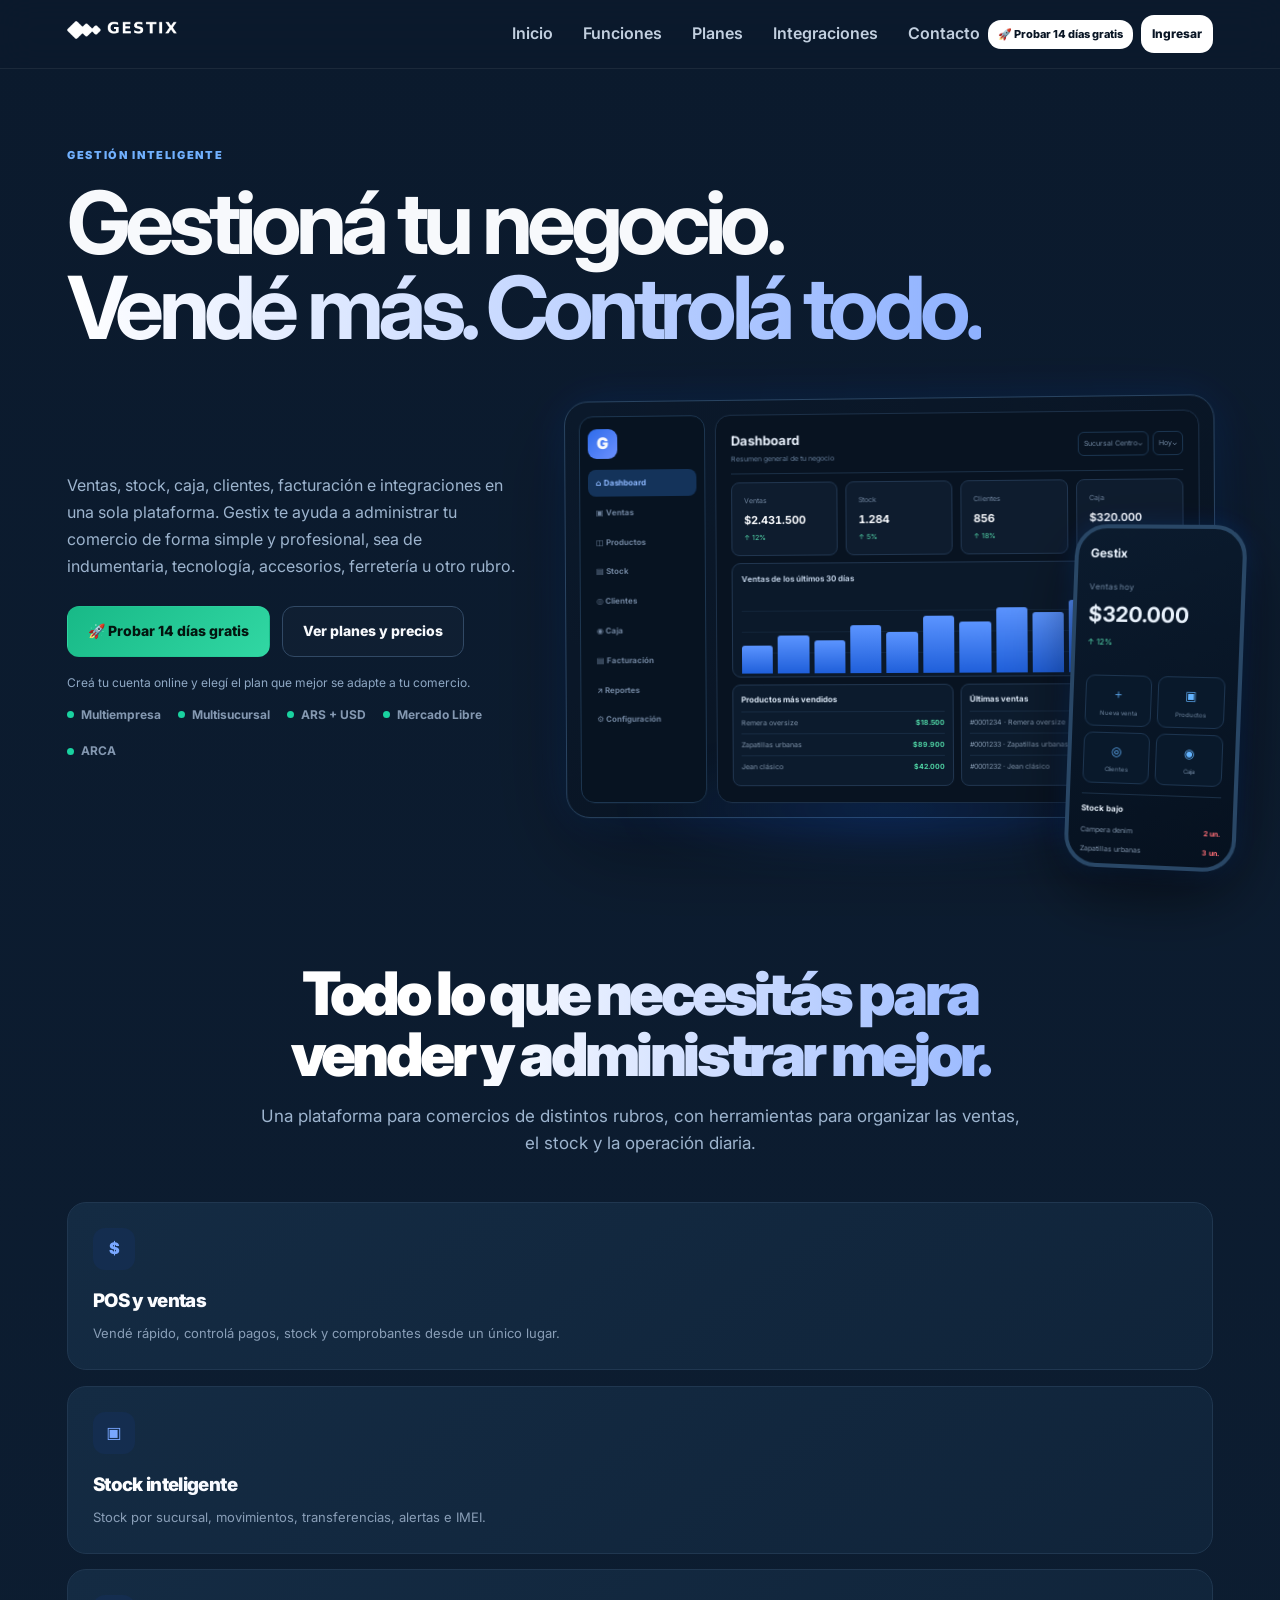
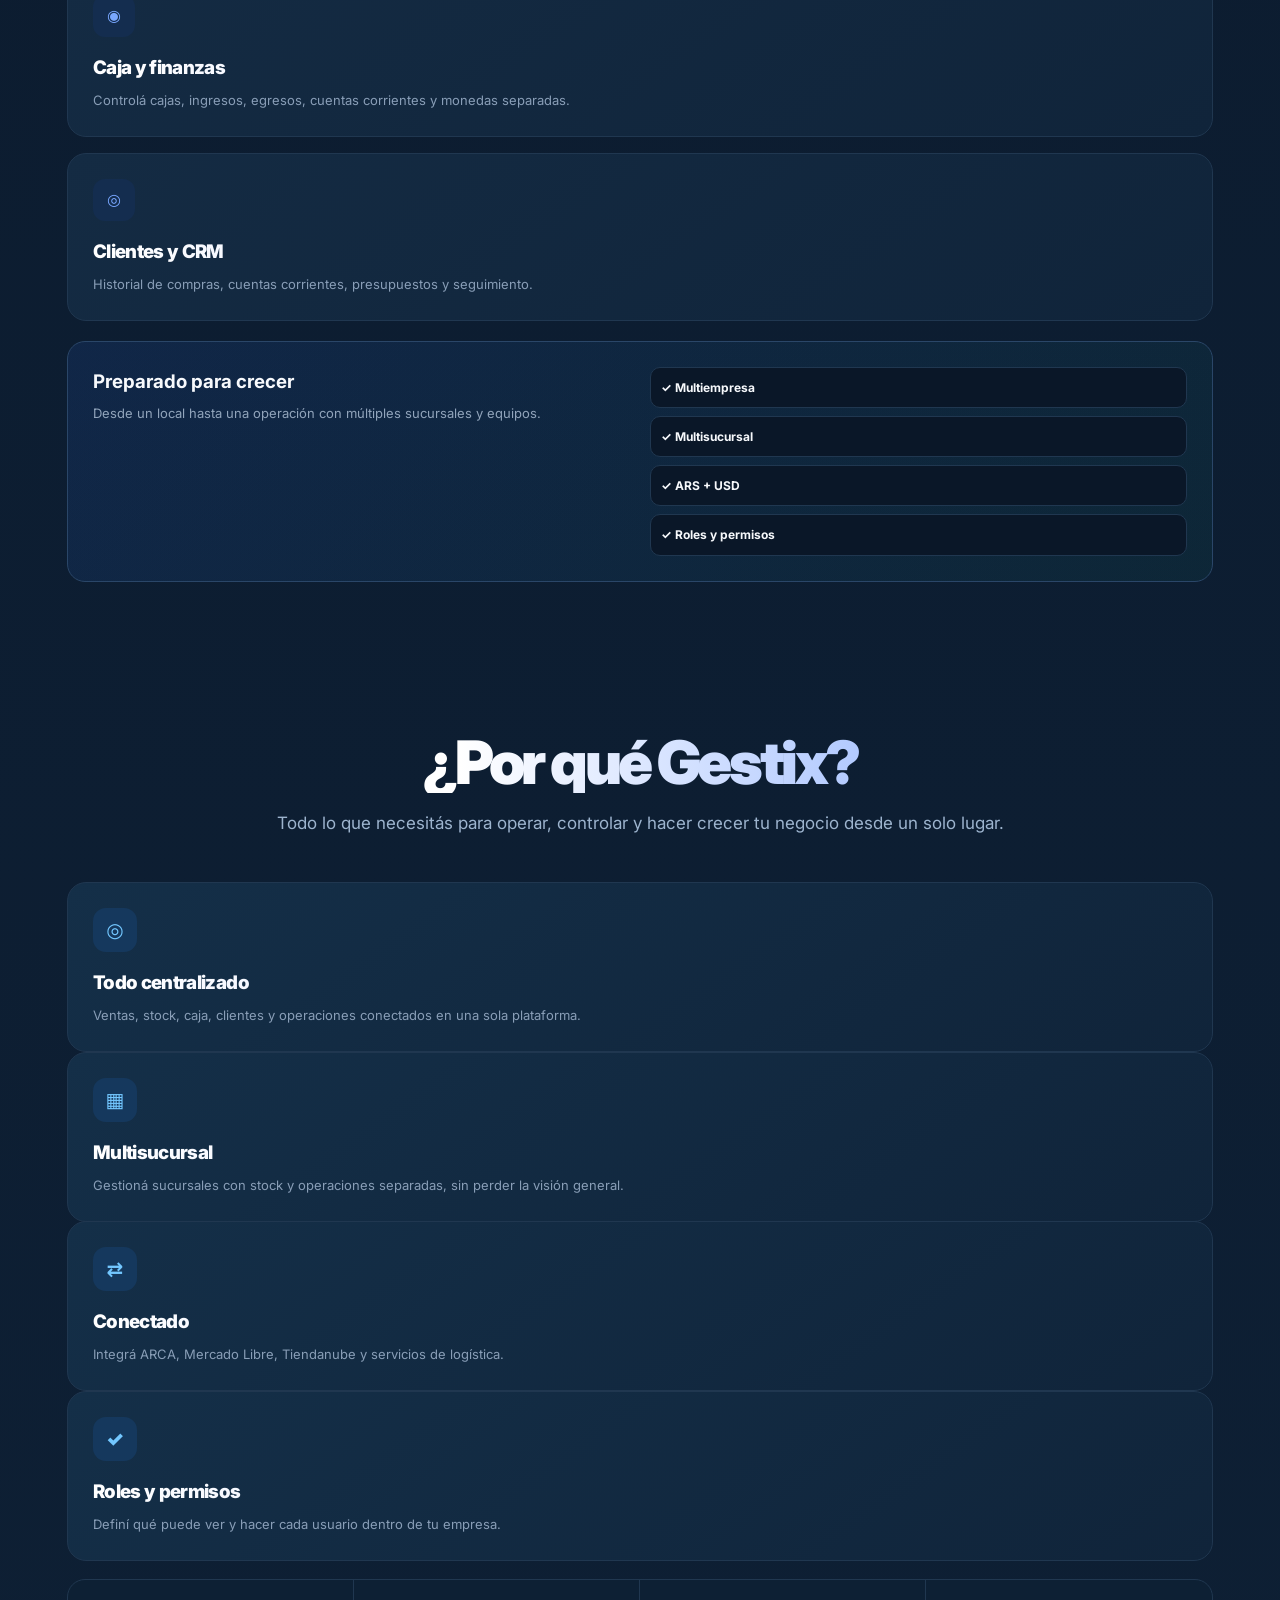
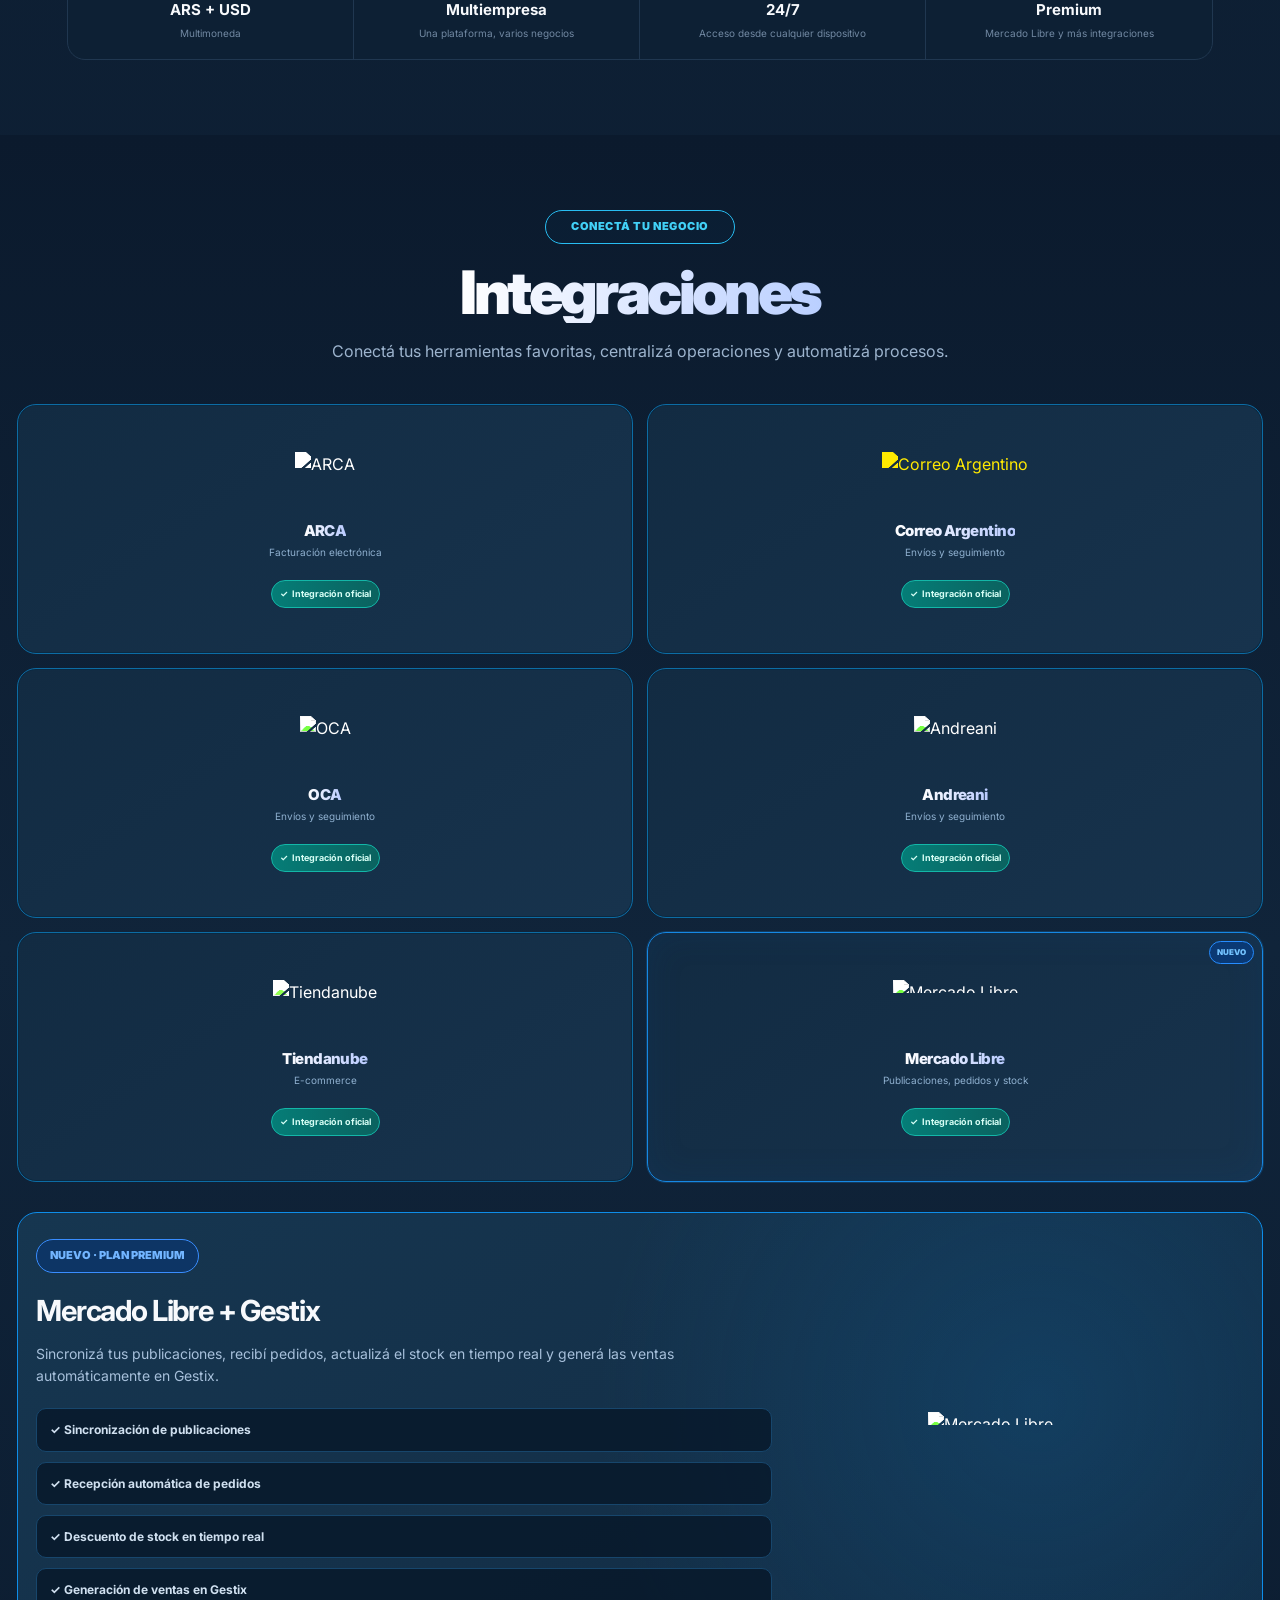
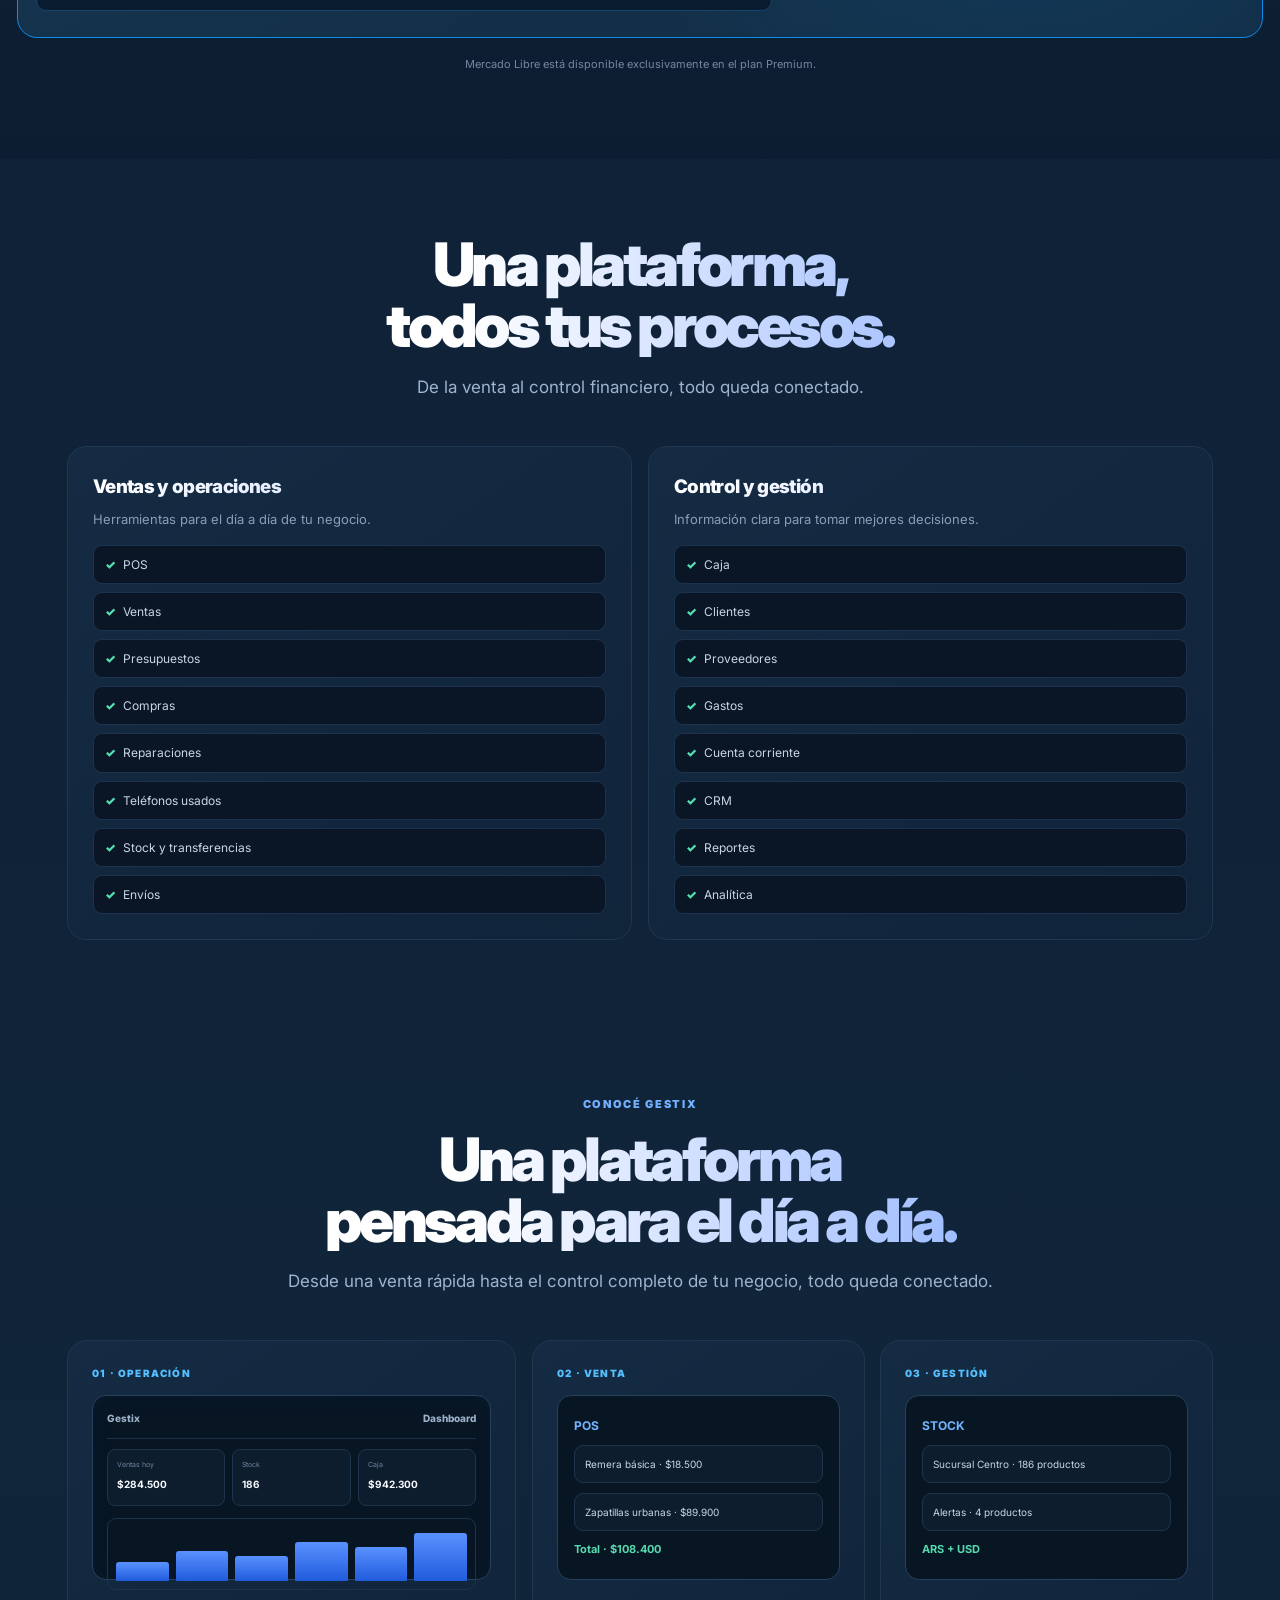
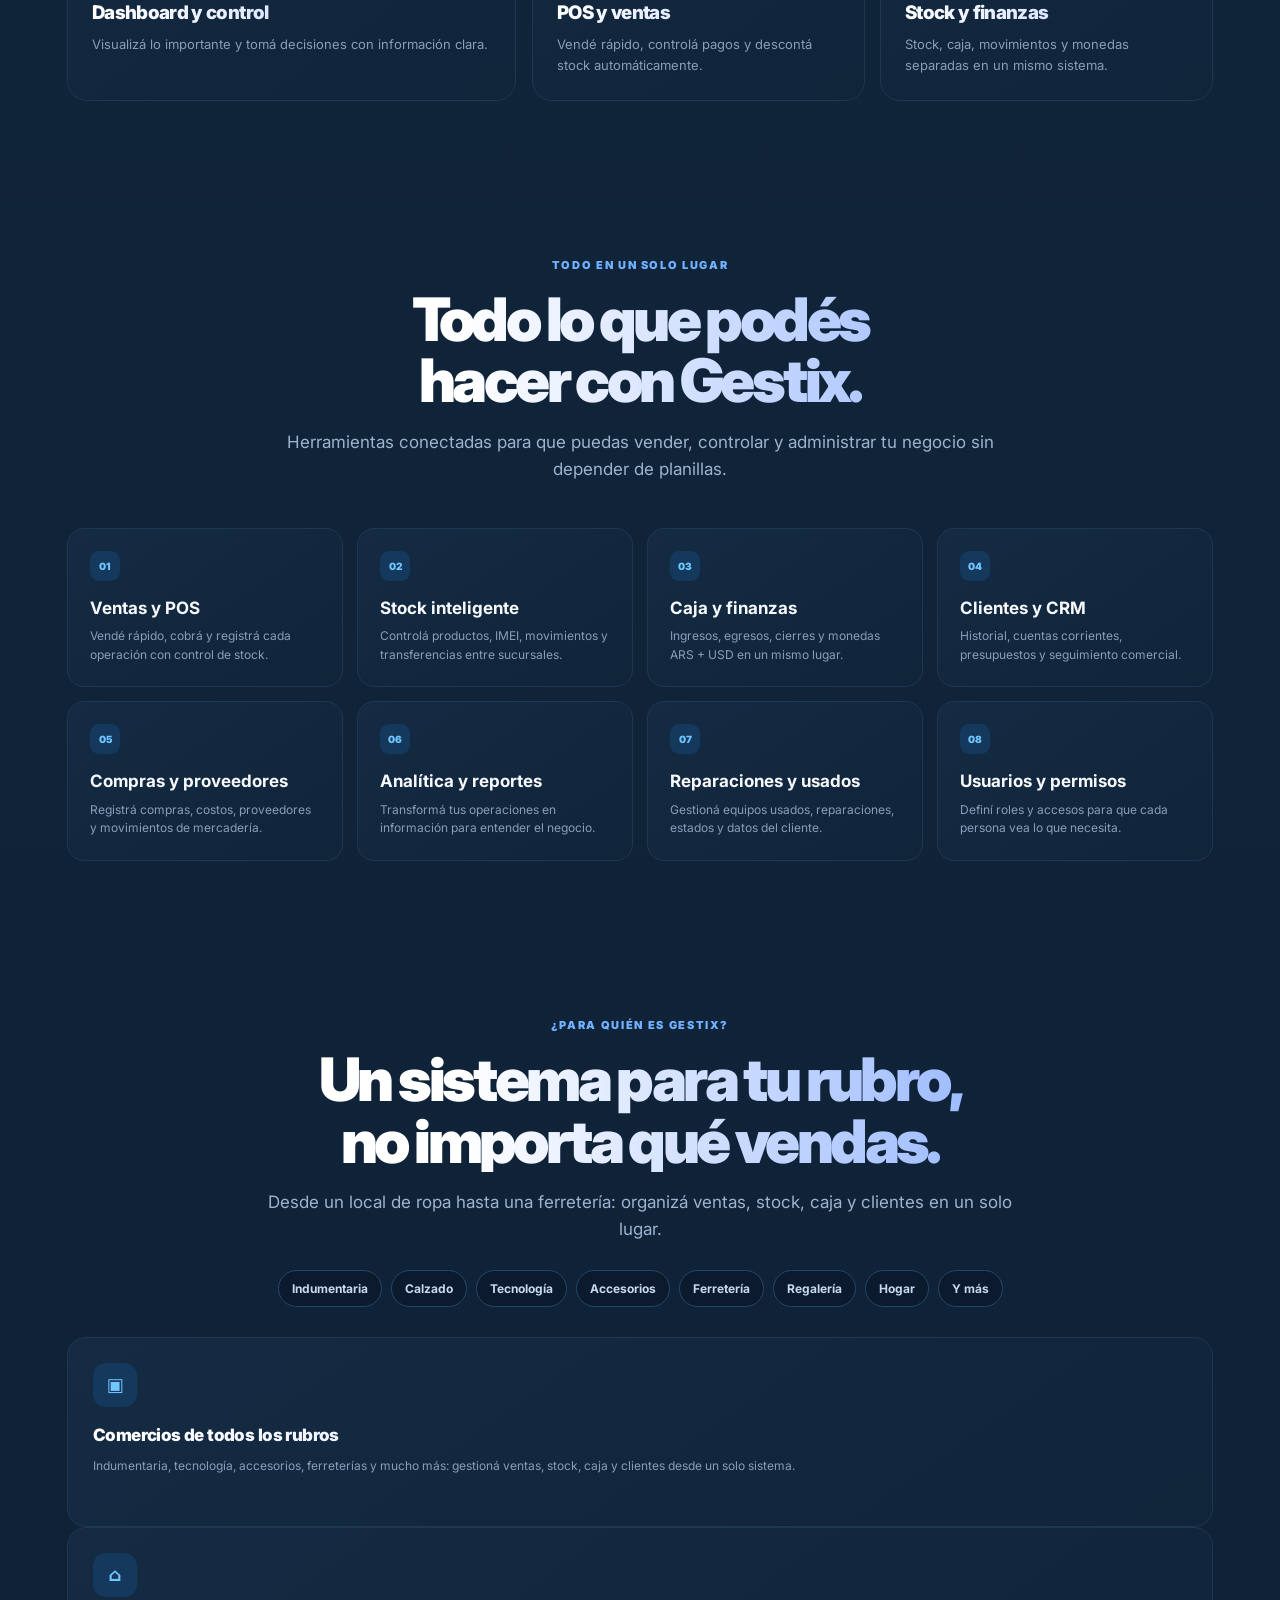
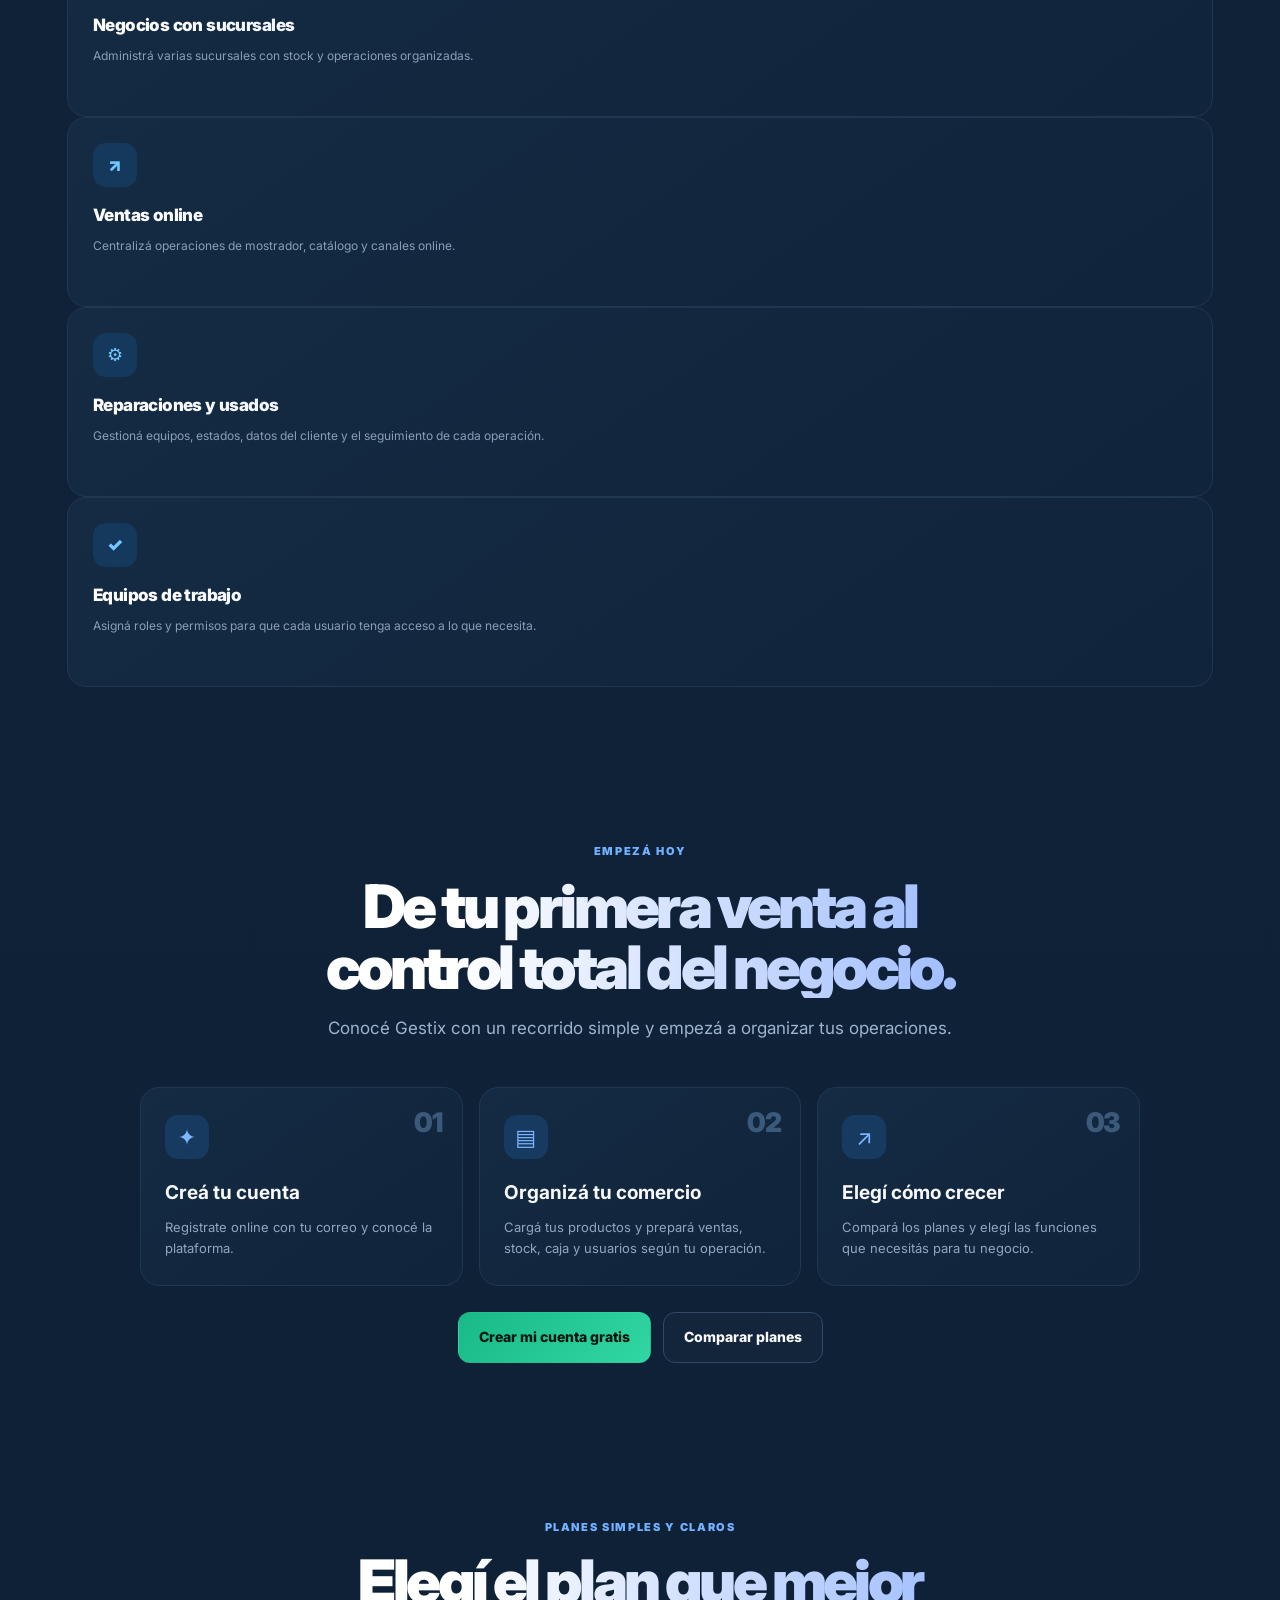
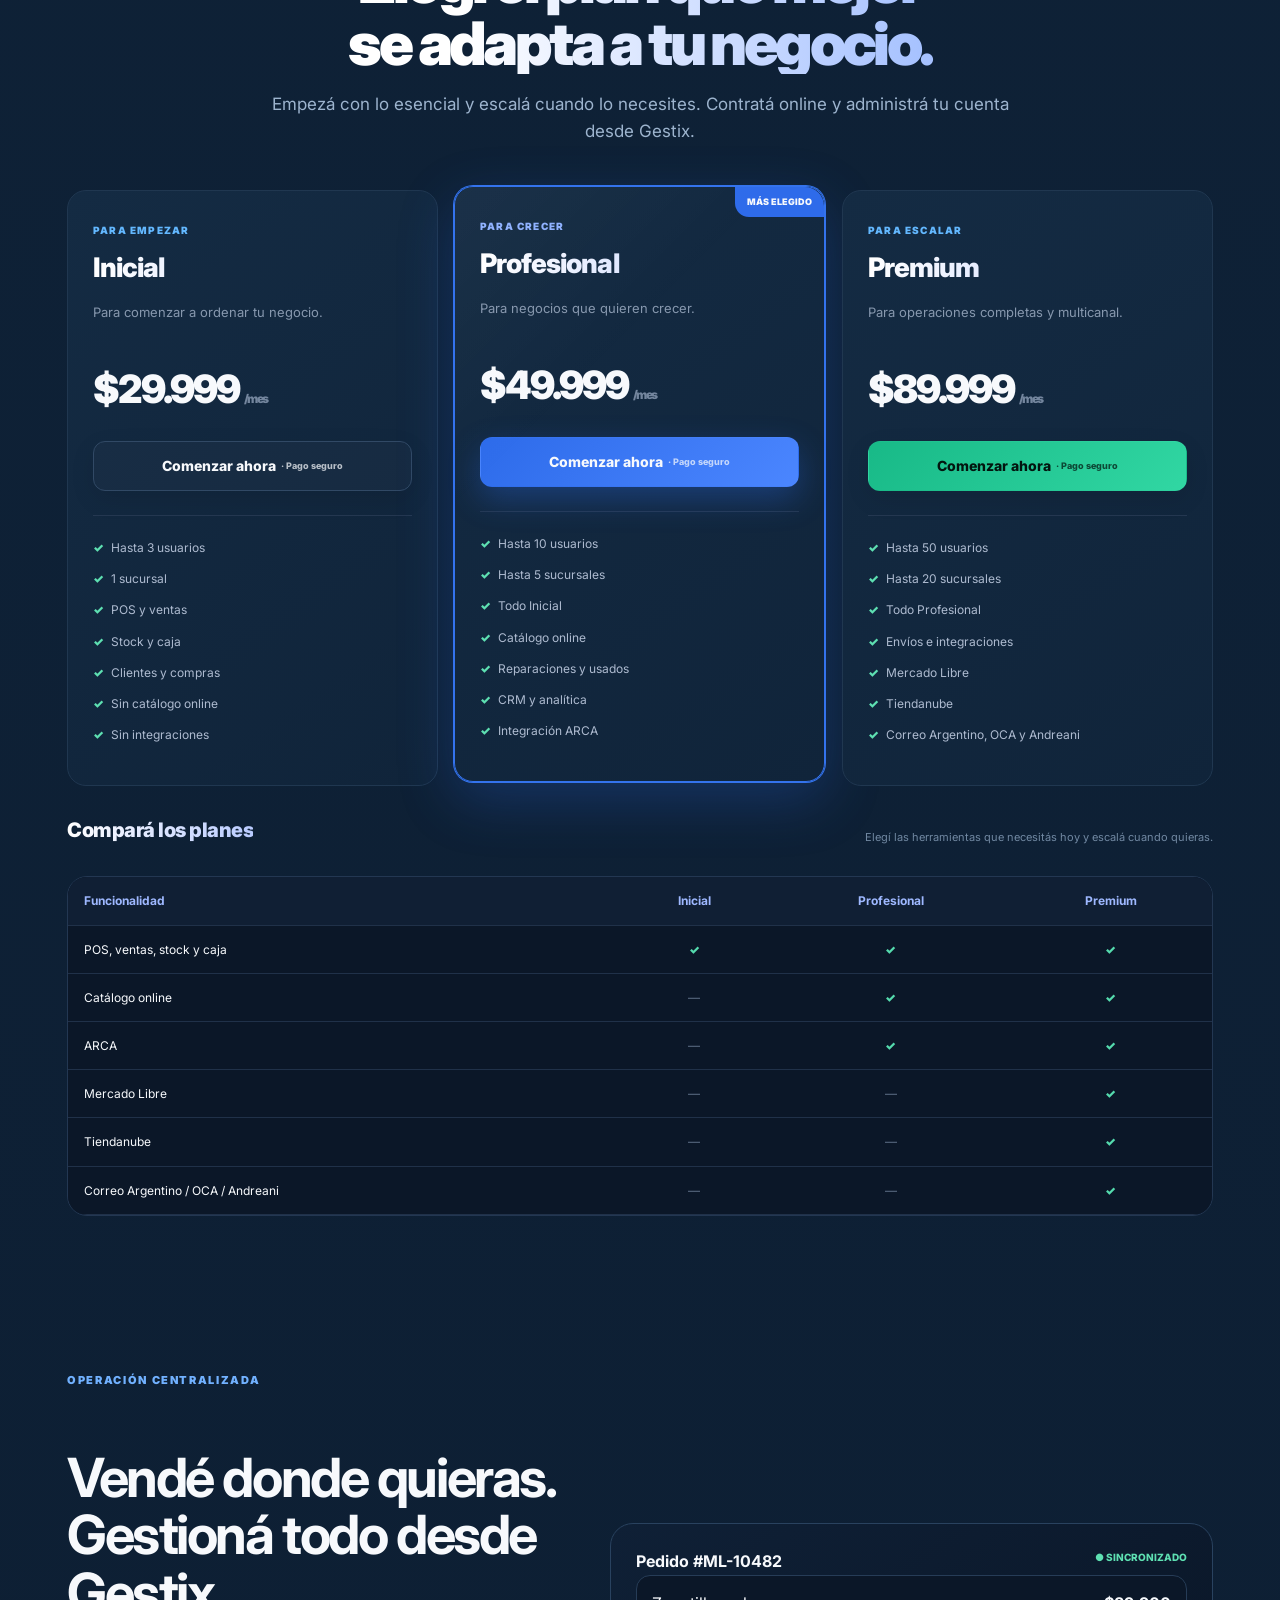
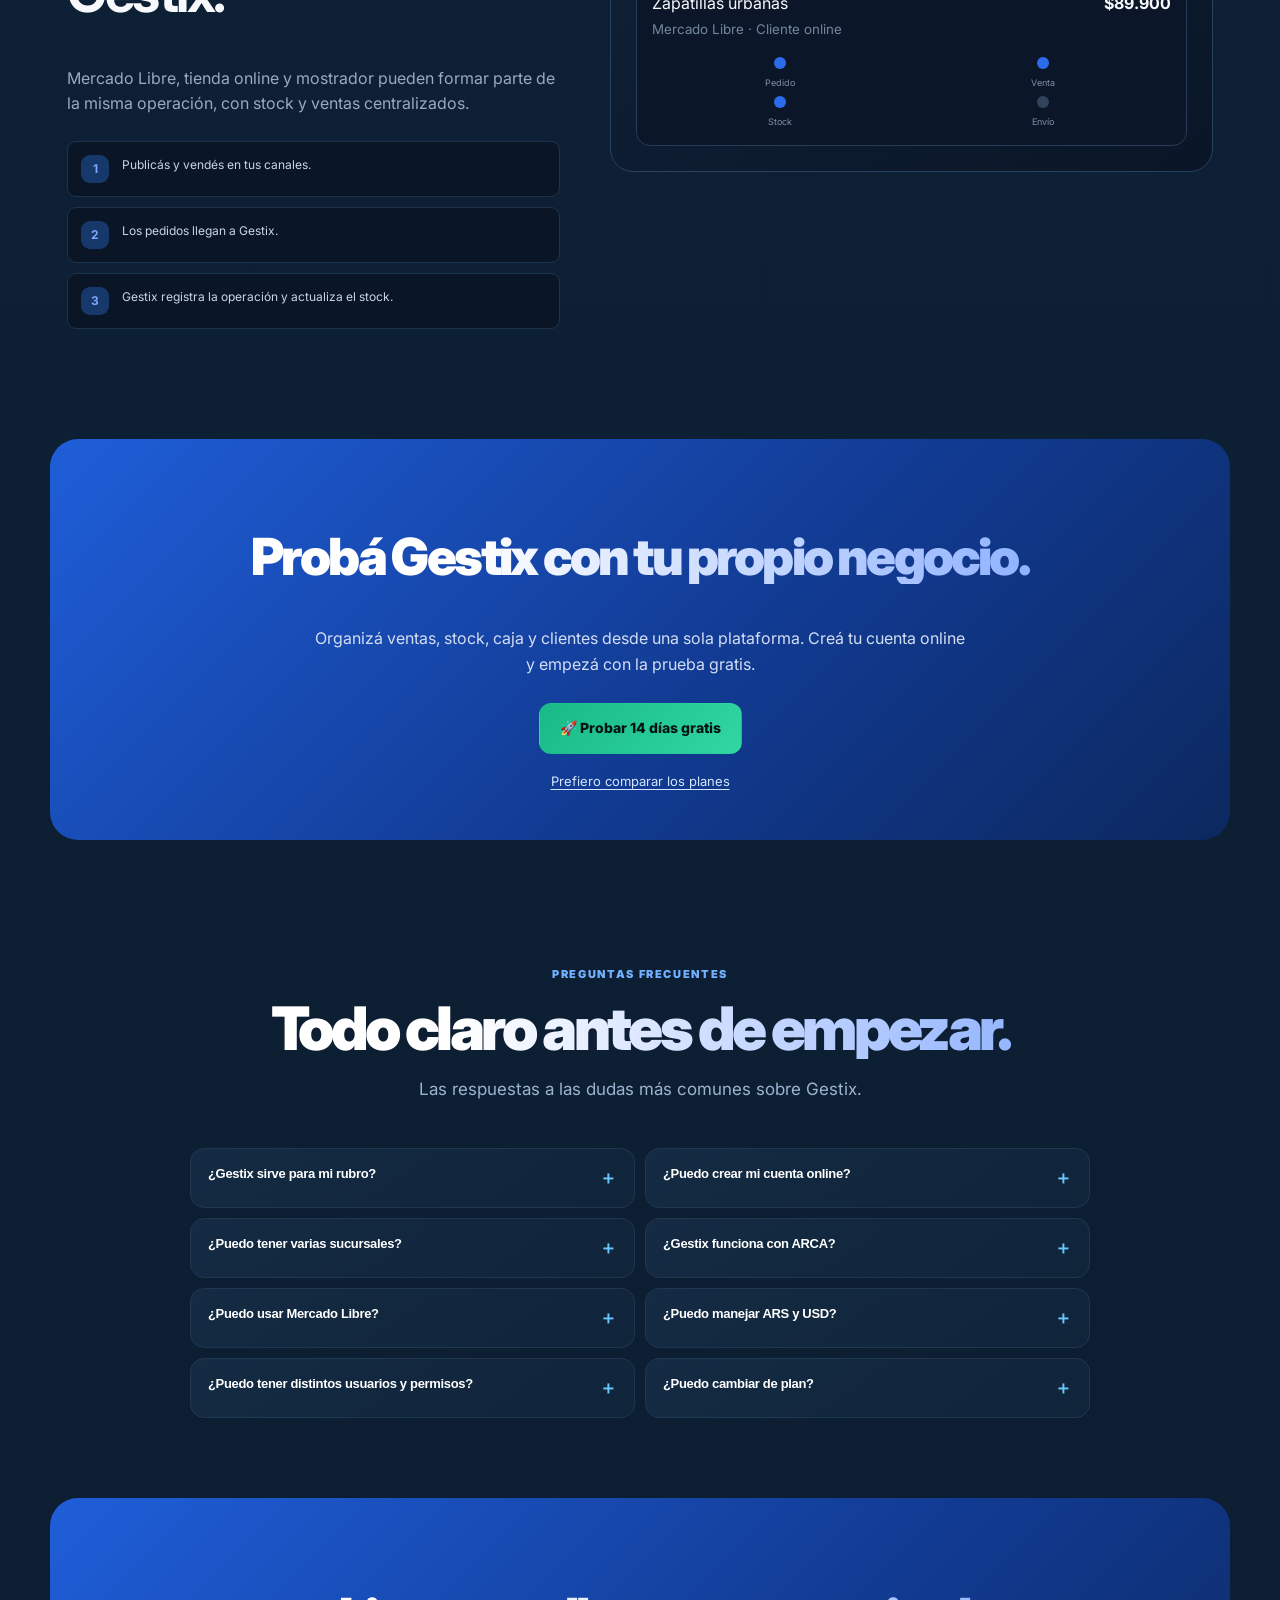
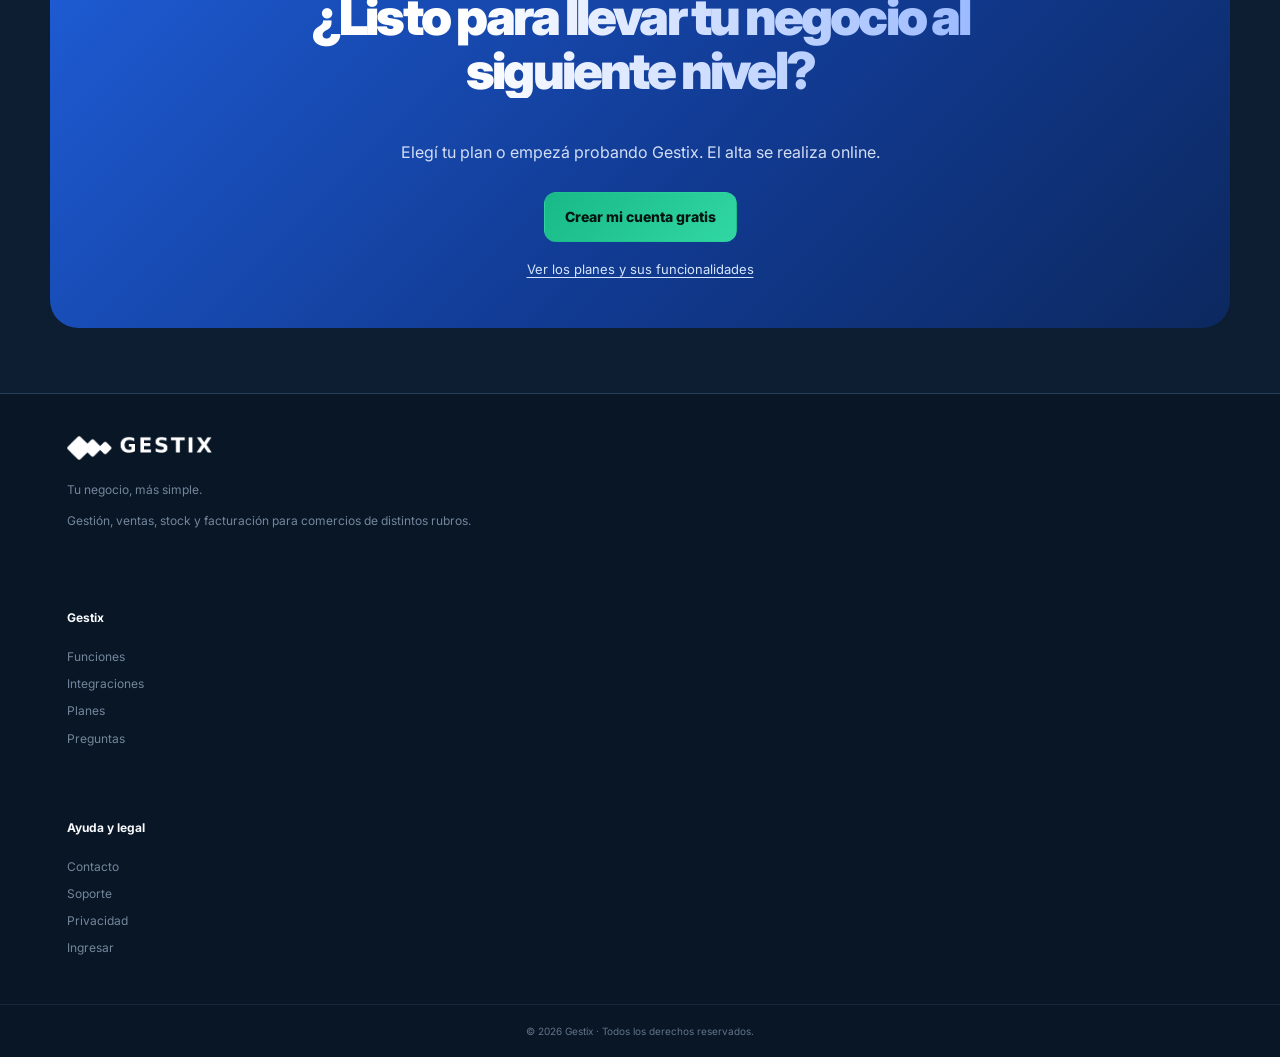
==== commit 600d110f: "Fix: contadores de Stock y Clientes se mostraban con signo $ El script marcaba como dinero todo cont" ====
--- a/index.html
+++ b/index.html
@@ -1 +1 @@
-<!doctype html><html lang="es"><head><meta charset="utf-8"><meta name="viewport" content="width=device-width,initial-scale=1"><meta name="description" content="Gestix es un sistema de gestión para comercios de distintos rubros: ventas, POS, stock, caja, clientes, facturación, sucursales e integraciones."><meta name="robots" content="index,follow"><link rel="canonical" href="https://gestix.com.ar/"><meta property="og:type" content="website"><meta property="og:site_name" content="Gestix"><meta property="og:title" content="Gestix | Sistema de gestión para comercios"><meta property="og:description" content="Ventas, stock, caja, clientes, facturación e integraciones en una sola plataforma."><meta property="og:url" content="https://gestix.com.ar/"><meta property="og:image" content="https://gestix.com.ar/gestix-logo-horizontal-blanco.png"><meta name="twitter:card" content="summary"><meta name="twitter:title" content="Gestix | Sistema de gestión para comercios"><meta name="twitter:description" content="Ventas, stock, caja, clientes, facturación e integraciones en una sola plataforma."><meta name="twitter:image" content="https://gestix.com.ar/gestix-logo-horizontal-blanco.png"><meta name="theme-color" content="#06101d"><link rel="icon" type="image/png" href="gestix-app-icon.png"><link rel="apple-touch-icon" href="gestix-app-icon.png"><link rel="preconnect" href="https://fonts.googleapis.com"><link rel="preconnect" href="https://fonts.gstatic.com" crossorigin><link href="https://fonts.googleapis.com/css2?family=Inter:wght@400;500;600;700;800;900&display=swap" rel="stylesheet"><title>Gestix | Todo tu negocio, en un solo lugar</title><style>:root{--bg:#0b1a2d;--card:#0d2034;--line:#123b5b;--text:#f7f9fc;--muted:#9db4ce;--blue:#1688e4;--cyan:#22d4f2;--green:#19d2a0;--max:1180px}*{box-sizing:border-box}html{scroll-behavior:smooth}body{margin:0;background:linear-gradient(180deg,#0b1a2d,#10243a 45%,#0c1d31);color:var(--text);font-family:Inter,system-ui,sans-serif;line-height:1.6;overflow-x:hidden}a{color:inherit;text-decoration:none}.wrap{max-width:var(--max);margin:auto;padding:0 24px}header{position:sticky;top:0;z-index:50;background:#0b1a2de8;backdrop-filter:blur(18px);border-bottom:1px solid #ffffff12}.nav{height:78px;display:flex;align-items:center;gap:30px}.logo{width:142px}.navlinks{display:flex;gap:30px;margin-left:auto;color:#c2cfdf;font-size:16px;font-weight:600}.navlinks a:hover{color:#fff}.navbtn{padding:15px 28px;border-radius:13px;background:#fff;color:#091524;font-size:15px;font-weight:800}.menu{display:none;margin-left:4px;background:none;border:0;color:#fff;font-size:28px;cursor:pointer}.navlinks.show{display:flex}.section{padding:100px 0}.heading{text-align:center;max-width:820px;margin:0 auto 45px}.heading h2{font-size:clamp(36px,5vw,64px);line-height:1.06;letter-spacing:-.055em;margin:0 0 15px}.heading p{color:var(--muted);font-size:17px}.hero{padding:95px 0 80px}.hero-grid{display:grid;grid-template-columns:1fr 1fr;gap:55px;align-items:center}.eyebrow{display:inline-flex;color:#71b1ff;font-size:11px;font-weight:900;letter-spacing:.15em;margin-bottom:15px}.hero h1{font-size:clamp(45px,6vw,73px);line-height:1.02;letter-spacing:-.055em;margin:0 0 20px}.gradient{background:linear-gradient(90deg,#fff,#8eb1ff);-webkit-background-clip:text;background-clip:text;color:transparent}.hero p{font-size:18px;color:var(--muted);line-height:1.7}.actions{display:flex;gap:12px;flex-wrap:wrap;margin:28px 0}.btn{display:inline-flex;align-items:center;justify-content:center;padding:13px 20px;border-radius:12px;font-size:14px;font-weight:800;border:1px solid transparent}.primary{background:linear-gradient(135deg,#2d6bea,#4b86ff)}.ghost{border-color:#314965;background:#ffffff05}.green{background:linear-gradient(135deg,#18b987,#31d7a3);color:#03150f}.proof{display:flex;gap:17px;flex-wrap:wrap;color:#8498b1;font-size:12px;font-weight:700}.proof span{display:flex;align-items:center;gap:7px}.proof i{width:7px;height:7px;border-radius:50%;background:var(--green)}.screen{background:#0a1727;border:1px solid #294461;border-radius:24px;padding:12px}.screenbody{background:#081321;border:1px solid #1c3048;border-radius:15px;padding:18px}.metrics{display:grid;grid-template-columns:repeat(3,1fr);gap:9px}.metric{padding:15px;border:1px solid #213650;border-radius:12px;background:#0e1c2e}.metric small{display:block;color:#70859f;font-size:9px}.metric strong{font-size:15px}.metric em{display:block;color:#55dbae;font-size:8px;font-style:normal}.fakechart{height:140px;margin-top:10px;border:1px solid #213650;border-radius:12px;background:linear-gradient(180deg,#0e1c2e,#0a1727);padding:18px;display:flex;align-items:end;gap:10px}.fakechart i{flex:1;background:linear-gradient(#5a91ff,#205bdc);border-radius:5px 5px 1px 1px}.strip{border-block:1px solid #ffffff14;background:#0d2034}.strip-grid{display:grid;grid-template-columns:repeat(4,1fr);padding:20px 0}.strip-item{text-align:center;border-right:1px solid #213149}.strip-item:last-child{border:0}.strip-item strong{display:block;font-size:19px}.strip-item span{color:#71839a;font-size:11px}.feature-grid,.plans,.modules{display:grid;gap:16px}.feature-grid{grid-template-columns:repeat(4,1fr)}.feature,.module,.plan{padding:25px;border:1px solid #203750;border-radius:19px;background:linear-gradient(145deg,#142b43,#10243a)}.ico{width:42px;height:42px;border-radius:12px;background:#142d4f;color:#79a7ff;display:grid;place-items:center;font-weight:900;margin-bottom:16px}.feature h3,.module h3{margin:0 0 7px}.feature p,.module>p{margin:0;color:#899eb7;font-size:13px}.billing{margin-top:20px;padding:25px;border:1px solid #2a4668;border-radius:18px;background:linear-gradient(135deg,#2d6bea1f,#19d2a00d);display:grid;grid-template-columns:1fr 1fr;gap:20px}.billing h3{margin:0 0 6px}.billing p{margin:0;color:#91a4bb;font-size:13px}.billing-list{display:grid;grid-template-columns:1fr 1fr;gap:8px}.billing-list span{padding:10px;border:1px solid #203750;border-radius:10px;background:#0a1728;font-size:12px;font-weight:700}.integrations{background:linear-gradient(180deg,#0b1a2d,#10243a 50%,#0c1d31);position:relative;overflow:hidden}.integrations>.wrap{max-width:1740px;padding:0 46px}.integrations .heading{margin-bottom:40px}.integrations .heading:before{content:"CONECTÁ TU NEGOCIO";display:inline-flex;align-items:center;justify-content:center;padding:7px 25px;border:1px solid #28bdf2;border-radius:999px;color:#42d1f7;font-size:11px;font-weight:900;letter-spacing:.05em;margin-bottom:18px;background:#0a274044}.integrations .heading h2{background:linear-gradient(90deg,#fff 0%,#fff 36%,#22d4f2 78%);-webkit-background-clip:text;background-clip:text;color:transparent}.integrations .heading p{font-size:18px;line-height:1.55}.integration-grid{display:grid;grid-template-columns:repeat(3,minmax(0,1fr));gap:22px}.integration-brand-card{position:relative;min-width:0;min-height:370px;padding:24px 20px 24px;border:1px solid #0c6ca4;background:linear-gradient(145deg,#122b42,#17334d);border-radius:19px;display:flex;flex-direction:column;align-items:center;text-align:center;box-shadow:inset 0 0 0 1px #0b2941;transition:.2s;overflow:hidden}.integration-brand-card:hover{transform:translateY(-4px);border-color:#28bdf2;box-shadow:0 16px 45px #00111f66}.brandmark{width:100%;height:150px;margin-bottom:18px;display:flex;align-items:center;justify-content:center;position:relative;overflow:hidden}.brandmark img{position:relative;z-index:1;display:block;width:auto!important;height:auto!important;max-width:82%!important;max-height:82px!important;object-fit:contain!important;background:transparent!important;padding:0!important;border:0!important;border-radius:0!important;box-shadow:none!important;filter:brightness(1.45) contrast(1.12) saturate(1.08)!important;mix-blend-mode:normal!important}.integration-brand-card:nth-child(1) .brandmark img{max-width:86%!important;max-height:52px!important;filter:brightness(0) invert(1)!important}.integration-brand-card:nth-child(2) .brandmark img{max-width:84%!important;max-height:72px!important;filter:brightness(0) saturate(100%) invert(77%) sepia(99%) saturate(1180%) hue-rotate(358deg) brightness(101%) contrast(101%)!important}.integration-brand-card:nth-child(3) .brandmark img{max-width:82%!important;max-height:60px!important}.integration-brand-card:nth-child(4) .brandmark img{max-width:94%!important;max-height:84px!important}.integration-brand-card:nth-child(5) .brandmark img{max-width:84%!important;max-height:60px!important;filter:brightness(1.7) contrast(1.14) saturate(1.1)!important}.integration-brand-card:nth-child(6) .brandmark img{max-width:82%!important;max-height:90px!important;clip-path:inset(0 0 50% 0)!important}.integration-brand-card:nth-child(6) .brandmark:after{content:"";display:block;position:absolute;left:50%;top:50%;transform:translate(-50%,-50%);width:82%;height:90px;background:url("https://i.logos-download.com/114454/32896-717400b83dd96e5d61a4044b82a43deb.svg/Mercado_Libre_Logo_2021.svg?dl=") center/contain no-repeat;filter:brightness(0) invert(1);clip-path:inset(50% 0 0 0)}.integration-brand-card h3{font-size:22px;margin:0 0 3px}.integration-brand-card small{font-size:14px;color:#8fb0cf;min-height:22px}.official-badge{display:inline-flex;align-items:center;justify-content:center;margin-top:17px;padding:8px 17px;border-radius:999px;background:linear-gradient(90deg,#057d77,#0b625f);color:#d8fff6;font-size:12px;font-weight:700;border:1px solid #13b7a8}.new-badge{position:absolute;right:13px;top:13px;padding:6px 11px;border:1px solid #268cff;border-radius:999px;background:#0a3974;color:#73c3ff;font-size:10px;font-weight:900}.ml-integration{border-color:#1688e4;box-shadow:0 0 0 1px #123b60,inset 0 0 35px #0c4c8d22}.ml-card{margin-top:30px;padding:38px;border:1px solid #0e8de9;border-radius:20px;background:radial-gradient(circle at 82% 45%,#1269a544,transparent 42%),linear-gradient(145deg,#163650,#122b43);display:grid;grid-template-columns:1.25fr .75fr;gap:30px;align-items:center;min-height:350px}.ml-badge{display:inline-flex;padding:7px 13px;border-radius:999px;background:#0d3565;border:1px solid #398dff;color:#72b5ff;font-size:11px;font-weight:900;margin-bottom:15px}.ml-card h3{font-size:clamp(30px,3vw,42px);letter-spacing:-.04em;margin:0 0 9px}.ml-card p{margin:0;color:#a7c0db;font-size:16px;line-height:1.55}.ml-visual{position:relative;min-height:190px;display:flex;align-items:center;justify-content:center}.ml-visual img{position:relative;z-index:1;width:430px!important;max-width:100%!important;height:auto!important;max-height:220px!important;clip-path:inset(0 0 50% 0)!important}.ml-visual:after{content:"";display:block;position:absolute;z-index:2;left:50%;top:50%;transform:translate(-50%,-50%);width:430px;height:220px;background:url("https://i.logos-download.com/114454/32896-717400b83dd96e5d61a4044b82a43deb.svg/Mercado_Libre_Logo_2021.svg?dl=") center/contain no-repeat;filter:brightness(0) invert(1);clip-path:inset(50% 0 0 0)}.ml-list{display:grid;grid-template-columns:repeat(2,1fr);gap:10px;margin-top:22px}.ml-list span{padding:11px 13px;border-radius:10px;background:#071729cc;border:1px solid #17466c;font-size:12px;font-weight:700;color:#d0e0f0}.modules{grid-template-columns:1fr 1fr}.module ul{list-style:none;margin:15px 0 0;padding:0;display:grid;grid-template-columns:1fr 1fr;gap:8px}.module li,.step{padding:9px 11px;border:1px solid #1d334d;border-radius:9px;background:#0a1626;color:#c8d5e4;font-size:12px}.module li:before{content:"✓";color:#55e0b2;font-weight:900;margin-right:7px}.plans{grid-template-columns:repeat(3,1fr)}.plan{position:relative}.plan.featured{border-color:#3473ed;box-shadow:0 20px 60px #2d6bea24}.badge{position:absolute;top:0;right:0;border-radius:0 19px 0 14px;background:#2e6bea;padding:8px 12px;font-size:9px;font-weight:900}.plan h3{font-size:27px;margin:0}.plan>p{color:#8798ae;font-size:13px;min-height:42px}.price{font-size:39px;font-weight:900;letter-spacing:-.05em;margin:14px 0 20px}.price small{font-size:12px;color:#74869e}.plan .btn{width:100%}.divider{height:1px;background:#253851;margin:22px 0 16px}.plan ul{list-style:none;padding:0;margin:10px 0}.plan li{color:#aebbd0;font-size:12px;padding:6px 0}.plan li:before{content:"✓";color:#5ee0b2;font-weight:900;margin-right:7px}.compare{margin-top:30px;border:1px solid #233752;border-radius:20px;overflow:auto}.compare table{border-collapse:collapse;width:100%;min-width:780px;background:#0b1728}.compare th,.compare td{padding:14px 16px;border-bottom:1px solid #203149;text-align:center;font-size:12px}.compare th:first-child,.compare td:first-child{text-align:left}.compare th{background:#101f34;color:#9eb8ff}.yes{color:#55dbae;font-weight:900}.no{color:#5f7188}.logistics{display:grid;grid-template-columns:.9fr 1.1fr;gap:50px;align-items:center}.logistics h2{font-size:clamp(36px,4.5vw,54px);line-height:1.06;letter-spacing:-.045em}.logistics p{color:#9aaabd}.steps{display:grid;gap:10px;margin-top:24px}.step{display:flex;gap:13px;padding:13px}.step b{width:28px;height:28px;border-radius:9px;background:#17386a;color:#7fa6ff;display:grid;place-items:center}.flow{padding:25px;border-radius:23px;border:1px solid #29425f;background:linear-gradient(145deg,#0f2036,#0a1627)}.flow-top,.orderhead{display:flex;justify-content:space-between}.status{color:#5ee0b2;font-size:10px;font-weight:800}.order{padding:15px;border:1px solid #263c57;border-radius:14px;background:#0b1728}.timeline{display:grid;grid-template-columns:repeat(4,1fr);gap:6px;margin-top:15px}.timeline div{text-align:center;font-size:9px;color:#7f91a8}.timeline i{display:block;width:12px;height:12px;border-radius:50%;background:#2c6bea;margin:0 auto 7px}.timeline .pending i{background:#31445c}.cta{margin:35px auto 100px;padding:65px 35px;text-align:center;border-radius:28px;background:linear-gradient(135deg,#1f5ed9,#113a91 58%,#0c285f)}.cta h2{font-size:clamp(35px,4vw,53px);line-height:1.06}.cta p{color:#d3def5;max-width:650px;margin:0 auto 26px}.faq{max-width:850px;margin:auto;padding-bottom:100px}.faq article{border-bottom:1px solid #263a54}.faq button{width:100%;background:none;border:0;color:#fff;padding:20px 0;text-align:left;display:flex;justify-content:space-between;cursor:pointer;font-weight:800}.faq p{display:none;color:#8f9fb4;font-size:13px}.faq article.open p{display:block}footer{border-top:1px solid #24405d;background:#081626}.foot{display:grid;grid-template-columns:2fr 1fr 1fr;gap:50px;padding:55px 24px}.foot img{width:145px}.foot p,.foot a{color:#74869c;font-size:12px}.foot h4{font-size:12px}.foot a{display:block;padding:4px 0}.bottom{border-top:1px solid #17283d;text-align:center;color:#62738a;padding:18px;font-size:10px}@media(max-width:1000px){.hero-grid,.logistics{grid-template-columns:1fr}.feature-grid{grid-template-columns:repeat(2,1fr)}.integration-grid{grid-template-columns:repeat(2,minmax(0,1fr))}.plans,.modules{grid-template-columns:1fr}.navlinks{display:none}.navlinks.show{display:flex;position:absolute;top:78px;left:0;right:0;margin:0;padding:18px 24px;flex-direction:column;gap:16px;background:#0b1a2df8;border-bottom:1px solid #ffffff12}.navbtn{margin-left:auto}.menu{display:block}.ml-card{grid-template-columns:1fr}.ml-visual{order:-1}.billing{grid-template-columns:1fr}.integrations>.wrap{padding:0 28px}.integration-brand-card{min-height:330px}.brandmark{height:135px}}@media(max-width:620px){.audience-grid{grid-template-columns:1fr}.audience-card{min-height:0;padding:21px}.compare-title{display:block;margin-top:25px}.compare-title span{display:block;margin-top:4px}.plans{gap:14px}.plan{padding:22px}.plan .btn{min-height:50px;font-size:14px}.faq-section{padding-top:35px}.faq-grid{grid-template-columns:1fr!important}.faq-grid button{min-height:54px}.cta .btn{min-height:50px;width:100%}.navbtn{min-height:44px;display:inline-flex;align-items:center}.navlinks a{min-height:44px;display:flex;align-items:center}}.wrap{padding:0 17px}.nav{height:68px;gap:8px}.logo{width:110px;flex:0 0 auto}.trial-btn{white-space:nowrap;padding:9px 10px;font-size:11px;line-height:1;flex:0 0 auto}.navbtn:not(.trial-btn){padding:9px 11px;font-size:12px;white-space:nowrap;flex:0 0 auto}.hero{padding:50px 0 55px}.hero h1{font-size:43px}.hero p{font-size:16px}.strip-grid{grid-template-columns:1fr 1fr}.section{padding:75px 0}.feature-grid{grid-template-columns:1fr}.integrations .heading h2{font-size:42px}.integrations .heading p{font-size:16px}.integrations>.wrap{padding:0 17px}.integration-grid{grid-template-columns:repeat(2,minmax(0,1fr));gap:14px}.integration-brand-card{min-height:250px;padding:16px 7px 15px}.integration-brand-card .brandmark{height:88px;margin-bottom:10px}.integration-brand-card .brandmark img{max-width:88%!important;max-height:55px!important}.integration-brand-card:nth-child(1) .brandmark img{max-width:92%!important;max-height:36px!important}.integration-brand-card:nth-child(2) .brandmark img{max-width:90%!important;max-height:52px!important}.integration-brand-card:nth-child(3) .brandmark img{max-width:88%!important;max-height:45px!important}.integration-brand-card:nth-child(4) .brandmark img{max-width:94%!important;max-height:62px!important}.integration-brand-card:nth-child(5) .brandmark img{max-width:90%!important;max-height:45px!important}.integration-brand-card:nth-child(6) .brandmark img{max-width:88%!important;max-height:68px!important}.integration-brand-card h3{font-size:15px}.integration-brand-card small{font-size:10px;text-align:center;line-height:1.35}.official-badge{font-size:9px;padding:6px 8px;margin-top:12px}.new-badge{font-size:8px;padding:4px 7px;right:8px;top:8px}.ml-card{padding:26px 18px;min-height:0}.ml-card h3{font-size:29px}.ml-card p{font-size:14px}.ml-list{grid-template-columns:1fr}.ml-visual{min-height:120px;position:relative;display:flex;flex-direction:column;align-items:center;justify-content:center}.ml-visual img{width:220px!important;max-height:95px!important;padding:11px 15px!important;filter:brightness(1.7) contrast(1.14) saturate(1.1)!important;clip-path:inset(0 0 50% 0)!important}.ml-visual:after{content:"";display:block;position:absolute;left:50%;top:50%;transform:translate(-50%,-50%);width:220px;height:95px;background:url("https://i.logos-download.com/114454/32896-717400b83dd96e5d61a4044b82a43deb.svg/Mercado_Libre_Logo_2021.svg?dl=") center/contain no-repeat;filter:brightness(0) invert(1);clip-path:inset(50% 0 0 0)}.billing-list,.module ul{grid-template-columns:1fr}.timeline{grid-template-columns:1fr 1fr}.cta{margin-bottom:65px;padding:48px 22px}.foot{grid-template-columns:1fr;padding:42px 17px}}.why-grid{display:grid;grid-template-columns:repeat(4,1fr);gap:16px}.why-card{padding:25px;border:1px solid #203750;border-radius:19px;background:linear-gradient(145deg,#142f48,#10243a);transition:.2s}.why-card:hover{transform:translateY(-4px);border-color:#28bdf2;box-shadow:0 14px 35px #00111f55}.why-icon{width:44px;height:44px;border-radius:13px;background:#15385d;color:#73c7ff;display:grid;place-items:center;font-size:20px;font-weight:900;margin-bottom:16px}.why-card h3{margin:0 0 7px}.why-card p{margin:0;color:#899eb7;font-size:13px}.trust-row{margin-top:18px;display:grid;grid-template-columns:repeat(4,1fr);border:1px solid #203750;border-radius:18px;overflow:hidden;background:#0d2034}.trust-row div{padding:18px;border-right:1px solid #203750;text-align:center}.trust-row div:last-child{border:0}.trust-row strong{display:block;font-size:15px}.trust-row span{display:block;color:#7188a2;font-size:10px;margin-top:3px}.tour-grid{display:grid;grid-template-columns:1.35fr 1fr 1fr;gap:16px}.tour-card{padding:24px;border:1px solid #203750;border-radius:20px;background:linear-gradient(145deg,#142b43,#10243a);transition:.2s}.tour-card:hover{transform:translateY(-4px);border-color:#28bdf2;box-shadow:0 16px 40px #00111f55}.tour-label{color:#55bfff;font-size:10px;font-weight:900;letter-spacing:.12em;margin-bottom:14px}.tour-card h3{margin:18px 0 6px}.tour-card p{margin:0;color:#899eb7;font-size:13px}.tour-ui{height:185px;padding:14px;border:1px solid #27415d;border-radius:14px;background:#081523;box-shadow:inset 0 0 25px #0b5c9b12}.tour-ui-top{display:flex;justify-content:space-between;color:#9bb1ca;font-size:10px;font-weight:800;padding-bottom:12px;border-bottom:1px solid #1b3047}.tour-metrics{display:grid;grid-template-columns:repeat(3,1fr);gap:7px;margin-top:10px}.tour-metrics span{padding:9px;border:1px solid #1e344c;border-radius:8px;background:#0e1d2e}.tour-metrics small{display:block;color:#6e849d;font-size:7px}.tour-metrics b{font-size:10px}.tour-bars{height:72px;display:flex;align-items:end;gap:7px;margin-top:12px;padding:8px;border:1px solid #1e344c;border-radius:9px}.tour-bars i{flex:1;background:linear-gradient(#5a91ff,#205bdc);border-radius:3px 3px 1px 1px}.mini-ui{min-height:185px;padding:16px;border:1px solid #27415d;border-radius:14px;background:#081523;display:grid;align-content:center;gap:10px}.mini-ui b{color:#72b5ff;font-size:12px}.mini-ui span{padding:10px;border:1px solid #1e344c;border-radius:9px;color:#c8d5e4;background:#0e1d2e;font-size:10px}.mini-ui strong{color:#55dbae;font-size:11px}.integration-brand-card,.plan,.feature,.module{transition:.2s}.integration-brand-card:hover{transform:translateY(-5px) scale(1.005)}.plan.featured{box-shadow:0 0 0 1px #3473ed,0 20px 65px #2d6bea30}.plan.featured:after{content:"";position:absolute;inset:0;border-radius:19px;pointer-events:none;background:linear-gradient(135deg,#ffffff08,transparent 35%)}.plan .btn{transition:.2s}.plan .btn:hover{transform:translateY(-2px);filter:brightness(1.08)}@media(max-width:1000px){.why-grid{grid-template-columns:repeat(2,1fr)}.trust-row{grid-template-columns:repeat(2,1fr)}.trust-row div:nth-child(2){border-right:0}.trust-row div:nth-child(-n+2){border-bottom:1px solid #203750}.tour-grid{grid-template-columns:1fr 1fr}.tour-main{grid-column:1/-1}}@media(max-width:620px){.why-grid{grid-template-columns:1fr}.trust-row{grid-template-columns:1fr 1fr}.trust-row div:nth-child(2){border-right:0}.trust-row div:nth-child(3){border-right:1px solid #203750;border-bottom:0}.trust-row div:nth-child(4){border-bottom:0}.tour-grid{grid-template-columns:1fr}.tour-main{grid-column:auto}.tour-ui,.mini-ui{min-height:155px;height:155px}.hero .proof{gap:10px}.hero .proof span{font-size:10px}.ml-card{padding:26px 18px;min-height:330px}.ml-visual{min-height:150px}}</style><style>.audience-grid{display:grid;grid-template-columns:repeat(5,1fr);gap:16px}.audience-card{padding:25px;border:1px solid #203750;border-radius:19px;background:linear-gradient(145deg,#142b43,#10243a);transition:.2s;min-height:190px}.audience-card:hover{transform:translateY(-4px);border-color:#28bdf2;box-shadow:0 16px 40px #00111f55}.audience-icon{width:44px;height:44px;border-radius:13px;background:#15385d;color:#73c7ff;display:grid;place-items:center;font-size:18px;font-weight:900;margin-bottom:15px}.audience-card h3{margin:0 0 7px;font-size:17px}.audience-card p{margin:0;color:#899eb7;font-size:12px;line-height:1.6}.plan-kicker{display:inline-flex;margin-bottom:8px;color:#63b8ff;font-size:10px;font-weight:900;letter-spacing:.12em;text-transform:uppercase}.plan.featured .plan-kicker{color:#8eb1ff}.plan .btn{min-height:48px;box-shadow:0 8px 25px #00000018}.plan .divider{margin-top:24px}.plan li{transition:transform .18s}.plan:hover li{transform:translateX(1px)}.compare-title{display:flex;align-items:end;justify-content:space-between;gap:20px;margin:30px 4px 12px}.compare-title strong{font-size:20px}.compare-title span{color:#7188a2;font-size:12px}.faq-section{padding-top:55px}.faq-grid article{transition:.2s}.faq-grid article:hover{border-color:#2b79ad;transform:translateY(-2px)}@media(max-width:1100px){.audience-grid{grid-template-columns:repeat(3,1fr)}}.cap-grid{display:grid;grid-template-columns:repeat(4,1fr);gap:14px}.cap-grid article{padding:22px;border:1px solid #203750;border-radius:17px;background:linear-gradient(145deg,#142b43,#10243a);transition:.2s}.cap-grid article:hover{transform:translateY(-4px);border-color:#28bdf2;box-shadow:0 15px 35px #00111f55}.cap-grid span{display:inline-grid;place-items:center;width:30px;height:30px;border-radius:9px;background:#15385d;color:#70c6ff;font-size:10px;font-weight:900}.cap-grid h3{font-size:17px;margin:14px 0 5px}.cap-grid p{margin:0;color:#899eb7;font-size:12px;line-height:1.55}@media(max-width:1000px){.cap-grid{grid-template-columns:repeat(2,1fr)}}@media(max-width:620px){.cap-grid{grid-template-columns:1fr}.cap-grid article{padding:20px}}.hero .actions .primary{box-shadow:0 12px 30px #2d6bea35}.screen{box-shadow:0 25px 70px #00000035}.screen,.feature,.why-card,.tour-card,.audience-card,.plan,.module,.integration-brand-card,.ml-card,.flow,.faq-grid article{will-change:transform}.screen{transition:transform .35s,box-shadow .35s}.screen:hover{transform:translateY(-5px);box-shadow:0 30px 80px #00000045}.btn,.navbtn{transition:transform .2s,filter .2s,box-shadow .2s}.btn:hover,.navbtn:hover{transform:translateY(-2px);filter:brightness(1.06);box-shadow:0 10px 28px #00000020}.reveal{opacity:0;transform:translateY(18px);transition:opacity .6s ease,transform .6s ease}.reveal.visible{opacity:1;transform:none}.mobile-cta{display:none}@media(max-width:620px){.mobile-cta{display:flex;position:fixed;left:12px;right:12px;bottom:12px;z-index:45;justify-content:center;align-items:center;min-height:48px;border-radius:14px;background:linear-gradient(135deg,#2d6bea,#4b86ff);color:#fff;font-size:13px;font-weight:900;box-shadow:0 12px 35px #00000055;border:1px solid #78a2ff55}.mobile-cta:active{transform:scale(.98)}body{padding-bottom:70px}}.integration-brand-card:nth-child(6) .brandmark img{clip-path:inset(0 0 50% 0)!important;filter:brightness(1.45) contrast(1.12) saturate(1.08)!important}.integration-brand-card:nth-child(6) .brandmark:after{clip-path:inset(50% 0 0 0)!important}.ml-visual img{clip-path:inset(0 0 50% 0)!important;filter:brightness(1.45) contrast(1.12) saturate(1.08)!important}.ml-visual:after{clip-path:inset(50% 0 0 0)!important}@media(max-width:620px){.integration-brand-card:nth-child(6) .brandmark img{clip-path:inset(0 0 50% 0)!important;filter:brightness(1.45) contrast(1.12) saturate(1.08)!important}.ml-visual img{clip-path:inset(0 0 50% 0)!important;filter:brightness(1.7) contrast(1.14) saturate(1.1)!important}.ml-visual:after{clip-path:inset(50% 0 0 0)!important}}.heading h2{font-size:clamp(34px,4.8vw,60px)!important;line-height:1.02!important;letter-spacing:-.06em!important;font-weight:900!important;color:#f7f9fc!important;text-wrap:balance}.heading h2 .gradient{background:linear-gradient(90deg,#fff,#8eb1ff);-webkit-background-clip:text;background-clip:text;color:transparent}.heading p{max-width:760px;margin-left:auto;margin-right:auto}.feature h3,.module h3,.why-card h3,.tour-card h3,.audience-card h3,.plan h3,.integration-brand-card h3{font-weight:850;letter-spacing:-.035em}.compare-title strong,.faq-grid button{font-weight:850;letter-spacing:-.025em}.cta h2{font-weight:900;letter-spacing:-.055em}.heading h2,.cta h2{background:linear-gradient(90deg,#fff 0%,#fff 28%,#8eb1ff 100%)!important;-webkit-background-clip:text!important;background-clip:text!important;color:transparent!important}.feature h3,.module h3,.why-card h3,.tour-card h3,.audience-card h3,.plan h3,.integration-brand-card h3,.compare-title strong,.faq-grid button{background:linear-gradient(90deg,#fff,#b9cbff);-webkit-background-clip:text;background-clip:text;color:transparent}.screen-app{display:grid;grid-template-columns:145px 1fr;gap:12px;min-height:285px}.mock-sidebar{padding:13px 10px;border:1px solid #1d3650;border-radius:14px;background:#071321;display:flex;flex-direction:column;gap:6px}.mock-brand{width:32px;height:32px;border-radius:9px;background:linear-gradient(135deg,#2d6bea,#6d91ff);display:grid;place-items:center;font-weight:900;margin:0 0 12px}.mock-sidebar span{padding:8px 9px;border-radius:8px;color:#6f839d;font-size:9px;font-weight:700}.mock-sidebar .mock-active{background:#14335a;color:#8db8ff}.mock-top{display:flex;justify-content:space-between;align-items:center;color:#b9c9dd;font-size:10px;padding-bottom:12px;border-bottom:1px solid #1b3047;margin-bottom:10px}.mock-top span{color:#607895;font-size:8px}.screen-app .screenbody{padding:15px}.screen-app .metrics{gap:8px}.screen-app .metric{padding:12px}.screen-app .fakechart{height:135px}.plan.featured{transform:translateY(-4px);box-shadow:0 0 0 1px #3473ed,0 18px 55px #2d6bea40}.plan.featured .btn{box-shadow:0 12px 32px #2d6bea55}.plan.featured:hover{transform:translateY(-7px)}.cta h2{max-width:800px;margin-left:auto;margin-right:auto}.counter-ready{font-variant-numeric:tabular-nums}@media(max-width:1000px){.screen-app{grid-template-columns:115px 1fr}}@media(max-width:620px){.screen-app{grid-template-columns:1fr}.mock-sidebar{display:none}.screen-app .screenbody{padding:13px}.screen-app .fakechart{height:110px}.plan.featured{transform:none}.plan.featured:hover{transform:translateY(-3px)}}.hero{padding:78px 0 70px}.hero-heading{margin-bottom:48px}.hero-heading .eyebrow{display:flex}.hero-heading h1{font-size:clamp(52px,6.8vw,88px)!important;line-height:.98!important;letter-spacing:-.065em!important;margin:0;max-width:none!important;width:100%!important}.hero-grid{grid-template-columns:minmax(0,.85fr) minmax(0,1.15fr);gap:55px;align-items:center}.hero-copy p{max-width:650px}.hero-copy .actions{margin-top:26px}.hero-copy .proof{margin-top:8px}.hero .screen{width:100%}@media(max-width:900px){.hero{padding:55px 0 55px}.hero-heading{margin-bottom:32px}.hero-heading h1{font-size:clamp(43px,8vw,65px)!important}.hero-grid{grid-template-columns:1fr;gap:32px}.hero-copy p{max-width:700px}}@media(max-width:620px){.hero-heading h1{font-size:clamp(39px,10vw,52px)!important;line-height:1!important}.hero-heading{margin-bottom:28px}.hero-grid{gap:28px}}.screen{position:relative;overflow:visible;padding:14px;background:linear-gradient(145deg,#0b192b,#081321);box-shadow:0 25px 70px #00000045}.screen-app{grid-template-columns:128px 1fr;min-height:390px;gap:10px}.mock-sidebar{padding:12px 8px;gap:3px}.mock-sidebar span{padding:7px 8px;font-size:8px}.mock-brand{width:30px;height:30px;margin-bottom:8px}.screenbody{padding:12px}.mock-top{font-size:9px;padding-bottom:9px;margin-bottom:8px}.mock-top strong{display:block;font-size:13px;color:#e8f0fb}.mock-top small{display:block;color:#657d99;font-size:7px;margin-top:2px}.mock-filters{display:flex;gap:4px}.mock-filters span{border:1px solid #1b3550;border-radius:6px;padding:5px;color:#7188a2;font-size:7px}.metrics{grid-template-columns:repeat(4,1fr);gap:6px}.metric{padding:9px;border-radius:8px}.metric small{font-size:7px}.metric strong{font-size:11px}.metric em{font-size:7px}.mock-chart{height:115px;margin-top:7px;padding:9px;border:1px solid #213650;border-radius:9px;background:#0b192a}.chart-head{display:flex;justify-content:space-between;color:#b9c9dd;font-size:8px}.chart-head span{color:#6e87a4}.chart-grid{height:83px;display:flex;align-items:end;gap:5px;margin-top:5px;background:repeating-linear-gradient(to top,transparent 0,transparent 20px,#1a3048 21px)}.chart-grid i{flex:1;background:linear-gradient(180deg,#5b94ff,#1f5fda);border-radius:3px 3px 0 0}.mock-bottom{display:grid;grid-template-columns:1fr 1fr;gap:7px;margin-top:7px}.mock-list{padding:8px;border:1px solid #213650;border-radius:8px;background:#0c1b2d;color:#8195ac;font-size:7px}.mock-list strong{display:block;color:#d9e5f3;font-size:8px;margin-bottom:5px}.mock-list span{display:flex;justify-content:space-between;border-top:1px solid #172b42;padding:5px 0}.mock-list b{color:#50d6a6;font-weight:700}.mock-phone{position:absolute;right:-48px;bottom:-52px;width:170px;height:342px;border:4px solid #294766;border-radius:32px;background:linear-gradient(160deg,#0b1b2e,#06111f);padding:18px 12px 13px;box-shadow:0 22px 55px #00000075;display:flex;flex-direction:column;color:#e8f1fb;overflow:hidden}.phone-notch{width:62px;height:14px;border-radius:0 0 12px 12px;background:#020912;margin:-18px auto 15px}.mock-phone>strong{font-size:12px;margin-bottom:18px}.mock-phone>small{font-size:8px;color:#7188a2}.mock-phone>b{font-size:21px;margin:4px 0}.mock-phone>em{font-size:8px;color:#55dbae;font-style:normal}.phone-bars{height:72px;display:flex;align-items:end;gap:5px;margin:12px 2px 15px;padding:0 2px}.phone-bars i{flex:1;background:linear-gradient(#4d8cff,#1f5fda);border-radius:4px 4px 1px 1px}.phone-actions{display:grid;grid-template-columns:1fr 1fr;gap:6px}.phone-actions span{border:1px solid #1d3550;border-radius:9px;padding:8px 5px;text-align:center;color:#64b4ff;font-size:12px;background:#09192b}.phone-actions small{display:block;color:#7188a2;font-size:6px;margin-top:4px}.phone-stock{margin-top:10px;border-top:1px solid #1b3047;padding-top:8px;font-size:7px}.phone-stock strong{display:block;font-size:8px;margin-bottom:5px}.phone-stock span{display:flex;justify-content:space-between;padding:4px 0;color:#8195ac}.phone-stock b{color:#ff6e76}@media(max-width:1000px){.mock-phone{right:-12px;transform:scale(.82);transform-origin:bottom right}}@media(max-width:620px){.screen{margin-right:0}.screen-app{grid-template-columns:1fr}.mock-sidebar{display:none}.mock-phone{display:none}.screenbody{padding:10px}.metrics{grid-template-columns:repeat(2,1fr)}.mock-bottom{grid-template-columns:1fr}.mock-chart{height:105px}}@media(max-width:620px){.screen{display:none!important}}.hero-grid{position:relative;grid-template-columns:minmax(0,.82fr) minmax(0,1.18fr);align-items:center;gap:42px}.hero .screen{transform:perspective(1600px) rotateY(-2.5deg) rotateZ(-.35deg);transform-origin:center center;margin-right:18px;box-shadow:0 30px 90px #00000055,0 0 45px #1769ff25}.hero .screen:hover{transform:perspective(1600px) rotateY(-2deg) rotateZ(-.2deg) translateY(-5px);box-shadow:0 35px 100px #00000065,0 0 55px #1769ff35}.hero .mock-phone{right:-18px;bottom:-52px;transform:perspective(1000px) rotateY(-5deg) rotateZ(2.5deg);transform-origin:center bottom;box-shadow:0 25px 65px #00000080,0 0 25px #1769ff30}.hero .mock-phone:hover{transform:perspective(1000px) rotateY(-4deg) rotateZ(2deg) translateY(-4px)}.hero .screen:after{content:"";position:absolute;inset:auto 8% -12% 8%;height:28%;background:radial-gradient(ellipse,#1769ff30,transparent 70%);filter:blur(18px);z-index:-1;pointer-events:none}.hero-copy{position:relative;z-index:3}.hero-heading{position:relative;z-index:4}.hero .screen-app{min-height:390px}@media(max-width:1000px){.hero-grid{grid-template-columns:minmax(0,.8fr) minmax(0,1.2fr);gap:25px}.hero .mock-phone{right:-18px;transform:scale(.86) perspective(1000px) rotateY(-5deg) rotateZ(2.5deg)}}@media(max-width:900px){.hero-grid{grid-template-columns:1fr}.hero .screen{transform:none;margin:0}.hero .mock-phone{display:none}.hero .screen:hover{transform:translateY(-3px)}}.hero-note{margin-top:-12px!important;font-size:12px!important;color:#8fa8c4!important}.rubros-tags{display:flex;flex-wrap:wrap;justify-content:center;gap:9px;margin:-18px auto 30px;max-width:850px}.rubros-tags span{padding:8px 13px;border:1px solid #244867;border-radius:999px;background:#0b1a2d;color:#c8d9eb;font-size:12px;font-weight:700}.cta-secondary{margin:17px auto 0!important;font-size:13px!important}.cta-secondary a{color:#d4e6ff;text-decoration:underline;text-underline-offset:3px}.hero .actions .btn{min-height:48px}@media(max-width:620px){.rubros-tags{gap:7px;margin:-10px auto 24px}.rubros-tags span{font-size:11px;padding:7px 10px}.hero .actions .btn{width:100%}.hero-note{text-align:center}}.start-grid{display:grid;grid-template-columns:repeat(3,minmax(0,1fr));gap:16px;max-width:1000px;margin:0 auto}.start-card{position:relative;padding:27px 24px;border:1px solid #203750;border-radius:19px;background:linear-gradient(145deg,#142b43,#10243a);overflow:hidden}.start-number{position:absolute;right:20px;top:13px;color:#3b5a7b;font-size:27px;font-weight:900;letter-spacing:-.05em}.start-icon{display:grid;place-items:center;width:44px;height:44px;border-radius:13px;background:#173a60;color:#7db6ff;font-size:22px;margin-bottom:19px}.start-card h3{margin:0 0 8px;font-size:19px}.start-card p{margin:0;color:#91a6bf;font-size:13px}.start-actions{display:flex;justify-content:center;flex-wrap:wrap;gap:12px;margin-top:26px}.start-actions .btn{min-height:48px}@media(max-width:700px){.start-grid{grid-template-columns:1fr}.start-card{padding:22px}.start-actions{flex-direction:column}.start-actions .btn{width:100%}}</style><style>.compare-title{display:flex;justify-content:space-between;align-items:end;margin:28px 0 10px}.compare-title strong{font-size:20px}.compare-title span{color:#7188a2;font-size:11px}@media(max-width:620px){.compare-title{display:block}.compare-title span{display:block;margin-top:4px}}</style><style>.plan .price+ .btn:after{content:" · Pago seguro";font-size:9px;opacity:.72;margin-left:5px}.plan .btn{min-height:46px}</style><style>.faq-section{padding-bottom:45px}.faq-grid{max-width:900px;margin:auto;display:grid;grid-template-columns:1fr 1fr;gap:10px}.faq-grid article{border:1px solid #203750;border-radius:14px;background:linear-gradient(145deg,#142b43,#10243a);padding:0 17px}.faq-grid button{width:100%;background:none;border:0;color:#fff;padding:17px 0;text-align:left;display:flex;justify-content:space-between;gap:15px;cursor:pointer;font-weight:800;font-size:13px}.faq-grid button span{color:#69c9ff;font-size:18px}.faq-grid p{display:none;color:#899eb7;font-size:12px;margin:0 0 17px}.faq-grid article.open p{display:block}@media(max-width:620px){.faq-grid{grid-template-columns:1fr}}</style><style>.navbtn,.btn{transition:transform .2s,filter .2s,box-shadow .2s}.navbtn:hover,.btn:hover{transform:translateY(-2px);filter:brightness(1.05);box-shadow:0 8px 22px #0003}.heading h2{font-weight:850}.section{scroll-margin-top:78px}@media(max-width:620px){.navbtn{padding:10px 15px;font-size:12px}.section{padding:65px 0}.heading{margin-bottom:32px}.heading h2{letter-spacing:-.045em}.plans{gap:12px}.plan{padding:21px}.compare{margin-top:22px}.cta{border-radius:22px;margin-left:17px;margin-right:17px}.cta h2{font-size:34px}.cta p{font-size:14px}.integration-brand-card{overflow:hidden}.official-badge{white-space:nowrap}.ml-card{gap:18px}.ml-visual{min-height:145px}}</style><script type="application/ld+json">{"@context":"https://schema.org","@type":"SoftwareApplication","name":"Gestix","url":"https://gestix.com.ar/","applicationCategory":"BusinessApplication","operatingSystem":"Web","description":"Sistema de gestión para comercios con ventas, POS, stock, caja, clientes, facturación, sucursales e integraciones.","brand":{"@type":"Brand","name":"Gestix"}}</script></head><body><header><div class="wrap nav"><a href="#inicio"><img class="logo" src="gestix-logo-horizontal-blanco.png" alt="Gestix"></a><nav class="navlinks"><a href="#inicio">Inicio</a><a href="#funciones">Funciones</a><a href="#planes">Planes</a><a href="#integraciones">Integraciones</a><a href="contacto.html">Contacto</a></nav><a class="navbtn trial-btn" href="https://app.gestix.com.ar/prueba-gratis">🚀 Probar 14 días gratis</a><a class="navbtn" href="https://app.gestix.com.ar">Ingresar</a><button class="menu" aria-label="Abrir menú" aria-expanded="false" onclick="const n=document.querySelector('.navlinks');const open=n.classList.toggle('show');this.setAttribute('aria-expanded',open)">☰</button></div></header><main id="inicio"><section class="hero"><div class="wrap"><div class="hero-heading"><div class="eyebrow">GESTIÓN INTELIGENTE</div><h1>Gestioná tu negocio.<br><span class="gradient">Vendé más. Controlá todo.</span></h1></div><div class="hero-grid"><div class="hero-copy"><p>Ventas, stock, caja, clientes, facturación e integraciones en una sola plataforma. Gestix te ayuda a administrar tu comercio de forma simple y profesional, sea de indumentaria, tecnología, accesorios, ferretería u otro rubro.</p><div class="actions"><a class="btn green" href="https://app.gestix.com.ar/prueba-gratis">🚀 Probar 14 días gratis</a><a class="btn ghost" href="#planes">Ver planes y precios</a></div><p class="hero-note">Creá tu cuenta online y elegí el plan que mejor se adapte a tu comercio.</p><div class="proof"><span><i></i>Multiempresa</span><span><i></i>Multisucursal</span><span><i></i>ARS + USD</span><span><i></i>Mercado Libre</span><span><i></i>ARCA</span></div></div><div class="screen"><div class="screen-app"><aside class="mock-sidebar"><div class="mock-brand">G</div><span class="mock-active">⌂ Dashboard</span><span>▣ Ventas</span><span>◫ Productos</span><span>▤ Stock</span><span>◎ Clientes</span><span>◉ Caja</span><span>▤ Facturación</span><span>↗ Reportes</span><span>⚙ Configuración</span></aside><div class="screenbody"><div class="mock-top"><div><strong>Dashboard</strong><small>Resumen general de tu negocio</small></div><div class="mock-filters"><span>Sucursal Centro⌄</span><span>Hoy⌄</span></div></div><div class="metrics"><div class="metric"><small>Ventas</small><strong data-counter="2431500" data-money>$0</strong><em>↑ 12%</em></div><div class="metric"><small>Stock</small><strong data-counter="1284">0</strong><em>↑ 5%</em></div><div class="metric"><small>Clientes</small><strong data-counter="856">0</strong><em>↑ 18%</em></div><div class="metric"><small>Caja</small><strong data-counter="320000" data-money>$0</strong><em>↑ 7%</em></div></div><div class="mock-chart"><div class="chart-head"><strong>Ventas de los últimos 30 días</strong><span>Ventas⌄</span></div><div class="chart-grid"><i style="height:34%"></i><i style="height:45%"></i><i style="height:39%"></i><i style="height:58%"></i><i style="height:49%"></i><i style="height:68%"></i><i style="height:61%"></i><i style="height:78%"></i><i style="height:72%"></i><i style="height:86%"></i><i style="height:80%"></i><i style="height:94%"></i></div></div><div class="mock-bottom"><div class="mock-list"><strong>Productos más vendidos</strong><span>Remera oversize <b>$18.500</b></span><span>Zapatillas urbanas <b>$89.900</b></span><span>Jean clásico <b>$42.000</b></span></div><div class="mock-list"><strong>Últimas ventas</strong><span>#0001234 · Remera oversize <b>Completada</b></span><span>#0001233 · Zapatillas urbanas <b>Completada</b></span><span>#0001232 · Jean clásico <b>Pendiente</b></span></div></div></div></div><div class="mock-phone"><div class="phone-notch"></div><strong>Gestix</strong><small>Ventas hoy</small><b>$320.000</b><em>↑ 12%</em><div class="phone-bars"><i style="height:35%"></i><i style="height:55%"></i><i style="height:45%"></i><i style="height:75%"></i><i style="height:62%"></i><i style="height:88%"></i></div><div class="phone-actions"><span>＋<small>Nueva venta</small></span><span>▣<small>Productos</small></span><span>◎<small>Clientes</small></span><span>◉<small>Caja</small></span></div><div class="phone-stock"><strong>Stock bajo</strong><span>Campera denim <b>2 un.</b></span><span>Zapatillas urbanas <b>3 un.</b></span></div></div></div></div></div></div></div></section><section class="section" id="funciones"><div class="wrap"><div class="heading"><h2>Todo lo que necesitás para vender y administrar mejor.</h2><p>Una plataforma para comercios de distintos rubros, con herramientas para organizar las ventas, el stock y la operación diaria.</p></div><div class="feature-grid"><article class="feature"><div class="ico">$</div><h3>POS y ventas</h3><p>Vendé rápido, controlá pagos, stock y comprobantes desde un único lugar.</p></article><article class="feature"><div class="ico">▣</div><h3>Stock inteligente</h3><p>Stock por sucursal, movimientos, transferencias, alertas e IMEI.</p></article><article class="feature"><div class="ico">◉</div><h3>Caja y finanzas</h3><p>Controlá cajas, ingresos, egresos, cuentas corrientes y monedas separadas.</p></article><article class="feature"><div class="ico">◎</div><h3>Clientes y CRM</h3><p>Historial de compras, cuentas corrientes, presupuestos y seguimiento.</p></article></div><div class="billing"><div><h3>Preparado para crecer</h3><p>Desde un local hasta una operación con múltiples sucursales y equipos.</p></div><div class="billing-list"><span>✓ Multiempresa</span><span>✓ Multisucursal</span><span>✓ ARS + USD</span><span>✓ Roles y permisos</span></div></div></div></section><section class="section why-section"><div class="wrap"><div class="heading"><h2>¿Por qué Gestix?</h2><p>Todo lo que necesitás para operar, controlar y hacer crecer tu negocio desde un solo lugar.</p></div><div class="why-grid"><article class="why-card"><div class="why-icon">◎</div><h3>Todo centralizado</h3><p>Ventas, stock, caja, clientes y operaciones conectados en una sola plataforma.</p></article><article class="why-card"><div class="why-icon">▦</div><h3>Multisucursal</h3><p>Gestioná sucursales con stock y operaciones separadas, sin perder la visión general.</p></article><article class="why-card"><div class="why-icon">⇄</div><h3>Conectado</h3><p>Integrá ARCA, Mercado Libre, Tiendanube y servicios de logística.</p></article><article class="why-card"><div class="why-icon">✓</div><h3>Roles y permisos</h3><p>Definí qué puede ver y hacer cada usuario dentro de tu empresa.</p></article></div><div class="trust-row"><div><strong>ARS + USD</strong><span>Multimoneda</span></div><div><strong>Multiempresa</strong><span>Una plataforma, varios negocios</span></div><div><strong>24/7</strong><span>Acceso desde cualquier dispositivo</span></div><div><strong>Premium</strong><span>Mercado Libre y más integraciones</span></div></div></div></section><section class="section integrations" id="integraciones"><div class="wrap"><div class="heading"><h2>Integraciones</h2><p>Conectá tus herramientas favoritas, centralizá operaciones y automatizá procesos.</p></div><div class="integration-grid"><div class="integration-brand-card"><div class="brandmark"><img src="https://upload.wikimedia.org/wikipedia/commons/a/a3/ARCA_logo.png?v=20260914fix" alt="ARCA"></div><h3>ARCA</h3><small>Facturación electrónica</small><span class="official-badge">✓&nbsp; Integración oficial</span></div><div class="integration-brand-card"><div class="brandmark"><img src="https://upload.wikimedia.org/wikipedia/commons/a/ad/Correo_Argentino_Logo.svg?v=20260914fix" alt="Correo Argentino"></div><h3>Correo Argentino</h3><small>Envíos y seguimiento</small><span class="official-badge">✓&nbsp; Integración oficial</span></div><div class="integration-brand-card"><div class="brandmark"><img src="https://upload.wikimedia.org/wikipedia/commons/c/ce/OCA_logo.svg?v=20260914fix" alt="OCA"></div><h3>OCA</h3><small>Envíos y seguimiento</small><span class="official-badge">✓&nbsp; Integración oficial</span></div><div class="integration-brand-card"><div class="brandmark"><img src="https://www.redhat.com/cms/managed-files/Andreani-isologo-vector.svg?itok=ouJTRA1g" alt="Andreani"></div><h3>Andreani</h3><small>Envíos y seguimiento</small><span class="official-badge">✓&nbsp; Integración oficial</span></div><div class="integration-brand-card"><div class="brandmark"><img src="https://upload.wikimedia.org/wikipedia/commons/7/78/Logo_de_Tiendanube.svg?v=20260914fix" alt="Tiendanube"></div><h3>Tiendanube</h3><small>E-commerce</small><span class="official-badge">✓&nbsp; Integración oficial</span></div><div class="integration-brand-card ml-integration"><span class="new-badge">NUEVO</span><div class="brandmark"><img src="https://i.logos-download.com/114454/32896-717400b83dd96e5d61a4044b82a43deb.svg/Mercado_Libre_Logo_2021.svg?dl=" alt="Mercado Libre"></div><h3>Mercado Libre</h3><small>Publicaciones, pedidos y stock</small><span class="official-badge">✓&nbsp; Integración oficial</span></div></div><div class="ml-card"><div><div class="ml-badge">NUEVO · PLAN PREMIUM</div><h3>Mercado Libre + Gestix</h3><p>Sincronizá tus publicaciones, recibí pedidos, actualizá el stock en tiempo real y generá las ventas automáticamente en Gestix.</p><div class="ml-list"><span>✓ Sincronización de publicaciones</span><span>✓ Recepción automática de pedidos</span><span>✓ Descuento de stock en tiempo real</span><span>✓ Generación de ventas en Gestix</span></div></div><div class="ml-visual"><img src="https://i.logos-download.com/114454/32896-717400b83dd96e5d61a4044b82a43deb.svg/Mercado_Libre_Logo_2021.svg?dl=" alt="Mercado Libre"></div></div><p style="text-align:center;color:#75879e;font-size:11px;margin-top:18px">Mercado Libre está disponible exclusivamente en el plan Premium.</p></div></section><section class="section"><div class="wrap"><div class="heading"><h2>Una plataforma, todos tus procesos.</h2><p>De la venta al control financiero, todo queda conectado.</p></div><div class="modules"><article class="module"><h3>Ventas y operaciones</h3><p>Herramientas para el día a día de tu negocio.</p><ul><li>POS</li><li>Ventas</li><li>Presupuestos</li><li>Compras</li><li>Reparaciones</li><li>Teléfonos usados</li><li>Stock y transferencias</li><li>Envíos</li></ul></article><article class="module"><h3>Control y gestión</h3><p>Información clara para tomar mejores decisiones.</p><ul><li>Caja</li><li>Clientes</li><li>Proveedores</li><li>Gastos</li><li>Cuenta corriente</li><li>CRM</li><li>Reportes</li><li>Analítica</li></ul></article></div></div></section><section class="section tour-section"><div class="wrap"><div class="heading"><div class="eyebrow">CONOCÉ GESTIX</div><h2>Una plataforma pensada para el día a día.</h2><p>Desde una venta rápida hasta el control completo de tu negocio, todo queda conectado.</p></div><div class="tour-grid"><article class="tour-card tour-main"><div class="tour-label">01 · OPERACIÓN</div><div class="tour-ui"><div class="tour-ui-top"><span>Gestix</span><span>Dashboard</span></div><div class="tour-metrics"><span><small>Ventas hoy</small><b>$284.500</b></span><span><small>Stock</small><b>186</b></span><span><small>Caja</small><b>$942.300</b></span></div><div class="tour-bars"><i style="height:35%"></i><i style="height:55%"></i><i style="height:45%"></i><i style="height:72%"></i><i style="height:62%"></i><i style="height:88%"></i></div></div><h3>Dashboard y control</h3><p>Visualizá lo importante y tomá decisiones con información clara.</p></article><article class="tour-card"><div class="tour-label">02 · VENTA</div><div class="mini-ui"><b>POS</b><span>Remera básica · $18.500</span><span>Zapatillas urbanas · $89.900</span><strong>Total · $108.400</strong></div><h3>POS y ventas</h3><p>Vendé rápido, controlá pagos y descontá stock automáticamente.</p></article><article class="tour-card"><div class="tour-label">03 · GESTIÓN</div><div class="mini-ui"><b>STOCK</b><span>Sucursal Centro · 186 productos</span><span>Alertas · 4 productos</span><strong>ARS + USD</strong></div><h3>Stock y finanzas</h3><p>Stock, caja, movimientos y monedas separadas en un mismo sistema.</p></article></div></div></section><section class="section capabilities-section reveal"><div class="wrap"><div class="heading"><div class="eyebrow">TODO EN UN SOLO LUGAR</div><h2>Todo lo que podés hacer con Gestix.</h2><p>Herramientas conectadas para que puedas vender, controlar y administrar tu negocio sin depender de planillas.</p></div><div class="cap-grid"><article><span>01</span><h3>Ventas y POS</h3><p>Vendé rápido, cobrá y registrá cada operación con control de stock.</p></article><article><span>02</span><h3>Stock inteligente</h3><p>Controlá productos, IMEI, movimientos y transferencias entre sucursales.</p></article><article><span>03</span><h3>Caja y finanzas</h3><p>Ingresos, egresos, cierres y monedas ARS + USD en un mismo lugar.</p></article><article><span>04</span><h3>Clientes y CRM</h3><p>Historial, cuentas corrientes, presupuestos y seguimiento comercial.</p></article><article><span>05</span><h3>Compras y proveedores</h3><p>Registrá compras, costos, proveedores y movimientos de mercadería.</p></article><article><span>06</span><h3>Analítica y reportes</h3><p>Transformá tus operaciones en información para entender el negocio.</p></article><article><span>07</span><h3>Reparaciones y usados</h3><p>Gestioná equipos usados, reparaciones, estados y datos del cliente.</p></article><article><span>08</span><h3>Usuarios y permisos</h3><p>Definí roles y accesos para que cada persona vea lo que necesita.</p></article></div></div></section><section class="section audience-section reveal"><div class="wrap"><div class="heading"><div class="eyebrow">¿PARA QUIÉN ES GESTIX?</div><h2>Un sistema para tu rubro, no importa qué vendas.</h2><p>Desde un local de ropa hasta una ferretería: organizá ventas, stock, caja y clientes en un solo lugar.</p></div><div class="rubros-tags" aria-label="Rubros compatibles"><span>Indumentaria</span><span>Calzado</span><span>Tecnología</span><span>Accesorios</span><span>Ferretería</span><span>Regalería</span><span>Hogar</span><span>Y más</span></div><div class="audience-grid"><article class="audience-card"><div class="audience-icon">▣</div><h3>Comercios de todos los rubros</h3><p>Indumentaria, tecnología, accesorios, ferreterías y mucho más: gestioná ventas, stock, caja y clientes desde un solo sistema.</p></article><article class="audience-card"><div class="audience-icon">⌂</div><h3>Negocios con sucursales</h3><p>Administrá varias sucursales con stock y operaciones organizadas.</p></article><article class="audience-card"><div class="audience-icon">↗</div><h3>Ventas online</h3><p>Centralizá operaciones de mostrador, catálogo y canales online.</p></article><article class="audience-card"><div class="audience-icon">⚙</div><h3>Reparaciones y usados</h3><p>Gestioná equipos, estados, datos del cliente y el seguimiento de cada operación.</p></article><article class="audience-card"><div class="audience-icon">✓</div><h3>Equipos de trabajo</h3><p>Asigná roles y permisos para que cada usuario tenga acceso a lo que necesita.</p></article></div></div></section><section class="section start-section reveal"><div class="wrap"><div class="heading"><div class="eyebrow">EMPEZÁ HOY</div><h2>De tu primera venta al control total del negocio.</h2><p>Conocé Gestix con un recorrido simple y empezá a organizar tus operaciones.</p></div><div class="start-grid"><article class="start-card"><span class="start-number">01</span><div class="start-icon">✦</div><h3>Creá tu cuenta</h3><p>Registrate online con tu correo y conocé la plataforma.</p></article><article class="start-card"><span class="start-number">02</span><div class="start-icon">▤</div><h3>Organizá tu comercio</h3><p>Cargá tus productos y prepará ventas, stock, caja y usuarios según tu operación.</p></article><article class="start-card"><span class="start-number">03</span><div class="start-icon">↗</div><h3>Elegí cómo crecer</h3><p>Compará los planes y elegí las funciones que necesitás para tu negocio.</p></article></div><div class="start-actions"><a class="btn green" href="https://app.gestix.com.ar/prueba-gratis">Crear mi cuenta gratis</a><a class="btn ghost" href="#planes">Comparar planes</a></div></div></section><section class="section reveal" id="planes"><div class="wrap"><div class="heading"><div class="eyebrow">PLANES SIMPLES Y CLAROS</div><h2>Elegí el plan que mejor se adapta a tu negocio.</h2><p>Empezá con lo esencial y escalá cuando lo necesites. Contratá online y administrá tu cuenta desde Gestix.</p></div><div class="plans"><article class="plan"><div class="plan-kicker">PARA EMPEZAR</div><h3>Inicial</h3><p>Para comenzar a ordenar tu negocio.</p><div class="price">$29.999 <small>/mes</small></div><a class="btn ghost" href="https://app.gestix.com.ar/suscribirse?plan=starter">Comenzar ahora</a><div class="divider"></div><ul><li>Hasta 3 usuarios</li><li>1 sucursal</li><li>POS y ventas</li><li>Stock y caja</li><li>Clientes y compras</li><li>Sin catálogo online</li><li>Sin integraciones</li></ul></article><article class="plan featured"><span class="badge">MÁS ELEGIDO</span><div class="plan-kicker">PARA CRECER</div><h3>Profesional</h3><p>Para negocios que quieren crecer.</p><div class="price">$49.999 <small>/mes</small></div><a class="btn primary" href="https://app.gestix.com.ar/suscribirse?plan=professional">Comenzar ahora</a><div class="divider"></div><ul><li>Hasta 10 usuarios</li><li>Hasta 5 sucursales</li><li>Todo Inicial</li><li>Catálogo online</li><li>Reparaciones y usados</li><li>CRM y analítica</li><li>Integración ARCA</li></ul></article><article class="plan"><div class="plan-kicker">PARA ESCALAR</div><h3>Premium</h3><p>Para operaciones completas y multicanal.</p><div class="price">$89.999 <small>/mes</small></div><a class="btn green" href="https://app.gestix.com.ar/suscribirse?plan=enterprise">Comenzar ahora</a><div class="divider"></div><ul><li>Hasta 50 usuarios</li><li>Hasta 20 sucursales</li><li>Todo Profesional</li><li>Envíos e integraciones</li><li>Mercado Libre</li><li>Tiendanube</li><li>Correo Argentino, OCA y Andreani</li></ul></article></div><div class="compare-title"><strong>Compará los planes</strong><span>Elegí las herramientas que necesitás hoy y escalá cuando quieras.</span></div><div class="compare"><table><thead><tr><th>Funcionalidad</th><th>Inicial</th><th>Profesional</th><th>Premium</th></tr></thead><tbody><tr><td>POS, ventas, stock y caja</td><td class="yes">✓</td><td class="yes">✓</td><td class="yes">✓</td></tr><tr><td>Catálogo online</td><td class="no">—</td><td class="yes">✓</td><td class="yes">✓</td></tr><tr><td>ARCA</td><td class="no">—</td><td class="yes">✓</td><td class="yes">✓</td></tr><tr><td>Mercado Libre</td><td class="no">—</td><td class="no">—</td><td class="yes">✓</td></tr><tr><td>Tiendanube</td><td class="no">—</td><td class="no">—</td><td class="yes">✓</td></tr><tr><td>Correo Argentino / OCA / Andreani</td><td class="no">—</td><td class="no">—</td><td class="yes">✓</td></tr></tbody></table></div></div></section><section class="section"><div class="wrap logistics"><div><div class="eyebrow">OPERACIÓN CENTRALIZADA</div><h2>Vendé donde quieras. Gestioná todo desde Gestix.</h2><p>Mercado Libre, tienda online y mostrador pueden formar parte de la misma operación, con stock y ventas centralizados.</p><div class="steps"><div class="step"><b>1</b><span>Publicás y vendés en tus canales.</span></div><div class="step"><b>2</b><span>Los pedidos llegan a Gestix.</span></div><div class="step"><b>3</b><span>Gestix registra la operación y actualiza el stock.</span></div></div></div><div class="flow"><div class="flow-top"><strong>Pedido #ML-10482</strong><span class="status">● SINCRONIZADO</span></div><div class="order"><div class="orderhead"><span>Zapatillas urbanas</span><strong>$89.900</strong></div><small style="color:#73869e">Mercado Libre · Cliente online</small><div class="timeline"><div><i></i>Pedido</div><div><i></i>Venta</div><div><i></i>Stock</div><div class="pending"><i></i>Envío</div></div></div></div></div></section><section class="cta wrap"><h2>Probá Gestix con tu propio negocio.</h2><p>Organizá ventas, stock, caja y clientes desde una sola plataforma. Creá tu cuenta online y empezá con la prueba gratis.</p><a class="btn green" href="https://app.gestix.com.ar/prueba-gratis">🚀 Probar 14 días gratis</a><p class="cta-secondary"><a href="#planes">Prefiero comparar los planes</a></p></section><section class="section faq-section reveal" id="preguntas"><div class="wrap"><div class="heading"><div class="eyebrow">PREGUNTAS FRECUENTES</div><h2>Todo claro antes de empezar.</h2><p>Las respuestas a las dudas más comunes sobre Gestix.</p></div><div class="faq-grid"><article><button onclick="this.parentElement.classList.toggle('open')">¿Gestix sirve para mi rubro?<span>＋</span></button><p>Gestix está pensado para comercios de distintos rubros que necesitan organizar ventas, productos, stock, caja y clientes. Las funciones disponibles dependen del plan contratado.</p></article><article><button onclick="this.parentElement.classList.toggle('open')">¿Puedo crear mi cuenta online?<span>＋</span></button><p>Sí. Podés iniciar el registro desde la web y seguir el proceso de alta online.</p></article><article><button onclick="this.parentElement.classList.toggle('open')">¿Puedo tener varias sucursales?<span>＋</span></button><p>Sí. Profesional y Premium permiten trabajar con múltiples sucursales y administrar stock y operaciones por separado.</p></article><article><button onclick="this.parentElement.classList.toggle('open')">¿Gestix funciona con ARCA?<span>＋</span></button><p>Sí. La integración de ARCA está disponible en los planes que la incluyen y permite trabajar con facturación electrónica.</p></article><article><button onclick="this.parentElement.classList.toggle('open')">¿Puedo usar Mercado Libre?<span>＋</span></button><p>Sí. La integración de Mercado Libre está disponible exclusivamente en el plan Premium.</p></article><article><button onclick="this.parentElement.classList.toggle('open')">¿Puedo manejar ARS y USD?<span>＋</span></button><p>Sí. Gestix permite trabajar con pesos argentinos y dólares manteniendo las monedas separadas.</p></article><article><button onclick="this.parentElement.classList.toggle('open')">¿Puedo tener distintos usuarios y permisos?<span>＋</span></button><p>Sí. Podés definir roles y permisos según las funciones que necesite cada usuario.</p></article><article><button onclick="this.parentElement.classList.toggle('open')">¿Puedo cambiar de plan?<span>＋</span></button><p>Sí. El plan puede escalarse cuando las necesidades de tu negocio cambien.</p></article></div></div></section><section class="cta wrap"><h2>¿Listo para llevar tu negocio al siguiente nivel?</h2><p>Elegí tu plan o empezá probando Gestix. El alta se realiza online.</p><a class="btn green" href="https://app.gestix.com.ar/prueba-gratis">Crear mi cuenta gratis</a><p class="cta-secondary"><a href="#planes">Ver los planes y sus funcionalidades</a></p></section></main><a class="mobile-cta" href="#planes">Ver planes y comenzar</a><footer><div class="wrap foot"><div><img src="gestix-logo-horizontal-blanco.png" alt="Gestix"><p>Tu negocio, más simple.</p><p>Gestión, ventas, stock y facturación para comercios de distintos rubros.</p></div><div><h4>Gestix</h4><a href="#funciones">Funciones</a><a href="#integraciones">Integraciones</a><a href="#planes">Planes</a><a href="#preguntas">Preguntas</a></div><div><h4>Ayuda y legal</h4><a href="contacto.html">Contacto</a><a href="soporte.html">Soporte</a><a href="privacidad.html">Privacidad</a><a href="https://app.gestix.com.ar">Ingresar</a></div></div><div class="bottom">© 2026 Gestix · Todos los derechos reservados.</div></footer><script>document.querySelectorAll('.navlinks a').forEach(a=>a.addEventListener('click',()=>document.querySelector('.navlinks').classList.remove('show')));const revealObserver=new IntersectionObserver(entries=>entries.forEach(e=>{if(e.isIntersecting)e.target.classList.add('visible')}),{threshold:.08});document.querySelectorAll('.reveal').forEach(e=>revealObserver.observe(e));const counterObserver=new IntersectionObserver(entries=>entries.forEach(e=>{if(!e.isIntersecting)return;const el=e.target,target=Number(el.dataset.counter||0),isMoney=el.hasAttribute('data-money');let duration=900,t0=null;const step=t=>{if(!t0)t0=t;const p=Math.min((t-t0)/duration,1),v=Math.round(target*(1-Math.pow(1-p,3)));el.textContent=isMoney?'$'+v.toLocaleString('es-AR'):v.toLocaleString('es-AR');if(p<1)requestAnimationFrame(step)};requestAnimationFrame(step);counterObserver.unobserve(el)}),{threshold:.5});document.querySelectorAll('[data-counter]').forEach(e=>{e.classList.add('counter-ready');counterObserver.observe(e)});</script></body></html>+<!doctype html><html lang="es"><head><meta charset="utf-8"><meta name="viewport" content="width=device-width,initial-scale=1"><meta name="description" content="Gestix es un sistema de gestión para comercios de distintos rubros: ventas, POS, stock, caja, clientes, facturación, sucursales e integraciones."><meta name="robots" content="index,follow"><link rel="canonical" href="https://gestix.com.ar/"><meta property="og:type" content="website"><meta property="og:site_name" content="Gestix"><meta property="og:title" content="Gestix | Sistema de gestión para comercios"><meta property="og:description" content="Ventas, stock, caja, clientes, facturación e integraciones en una sola plataforma."><meta property="og:url" content="https://gestix.com.ar/"><meta property="og:image" content="https://gestix.com.ar/gestix-logo-horizontal-blanco.png"><meta name="twitter:card" content="summary"><meta name="twitter:title" content="Gestix | Sistema de gestión para comercios"><meta name="twitter:description" content="Ventas, stock, caja, clientes, facturación e integraciones en una sola plataforma."><meta name="twitter:image" content="https://gestix.com.ar/gestix-logo-horizontal-blanco.png"><meta name="theme-color" content="#06101d"><link rel="icon" type="image/png" href="gestix-app-icon.png"><link rel="apple-touch-icon" href="gestix-app-icon.png"><link rel="preconnect" href="https://fonts.googleapis.com"><link rel="preconnect" href="https://fonts.gstatic.com" crossorigin><link href="https://fonts.googleapis.com/css2?family=Inter:wght@400;500;600;700;800;900&display=swap" rel="stylesheet"><title>Gestix | Todo tu negocio, en un solo lugar</title><style>:root{--bg:#0b1a2d;--card:#0d2034;--line:#123b5b;--text:#f7f9fc;--muted:#9db4ce;--blue:#1688e4;--cyan:#22d4f2;--green:#19d2a0;--max:1180px}*{box-sizing:border-box}html{scroll-behavior:smooth}body{margin:0;background:linear-gradient(180deg,#0b1a2d,#10243a 45%,#0c1d31);color:var(--text);font-family:Inter,system-ui,sans-serif;line-height:1.6;overflow-x:hidden}a{color:inherit;text-decoration:none}.wrap{max-width:var(--max);margin:auto;padding:0 24px}header{position:sticky;top:0;z-index:50;background:#0b1a2de8;backdrop-filter:blur(18px);border-bottom:1px solid #ffffff12}.nav{height:78px;display:flex;align-items:center;gap:30px}.logo{width:142px}.navlinks{display:flex;gap:30px;margin-left:auto;color:#c2cfdf;font-size:16px;font-weight:600}.navlinks a:hover{color:#fff}.navbtn{padding:15px 28px;border-radius:13px;background:#fff;color:#091524;font-size:15px;font-weight:800}.menu{display:none;margin-left:4px;background:none;border:0;color:#fff;font-size:28px;cursor:pointer}.navlinks.show{display:flex}.section{padding:100px 0}.heading{text-align:center;max-width:820px;margin:0 auto 45px}.heading h2{font-size:clamp(36px,5vw,64px);line-height:1.06;letter-spacing:-.055em;margin:0 0 15px}.heading p{color:var(--muted);font-size:17px}.hero{padding:95px 0 80px}.hero-grid{display:grid;grid-template-columns:1fr 1fr;gap:55px;align-items:center}.eyebrow{display:inline-flex;color:#71b1ff;font-size:11px;font-weight:900;letter-spacing:.15em;margin-bottom:15px}.hero h1{font-size:clamp(45px,6vw,73px);line-height:1.02;letter-spacing:-.055em;margin:0 0 20px}.gradient{background:linear-gradient(90deg,#fff,#8eb1ff);-webkit-background-clip:text;background-clip:text;color:transparent}.hero p{font-size:18px;color:var(--muted);line-height:1.7}.actions{display:flex;gap:12px;flex-wrap:wrap;margin:28px 0}.btn{display:inline-flex;align-items:center;justify-content:center;padding:13px 20px;border-radius:12px;font-size:14px;font-weight:800;border:1px solid transparent}.primary{background:linear-gradient(135deg,#2d6bea,#4b86ff)}.ghost{border-color:#314965;background:#ffffff05}.green{background:linear-gradient(135deg,#18b987,#31d7a3);color:#03150f}.proof{display:flex;gap:17px;flex-wrap:wrap;color:#8498b1;font-size:12px;font-weight:700}.proof span{display:flex;align-items:center;gap:7px}.proof i{width:7px;height:7px;border-radius:50%;background:var(--green)}.screen{background:#0a1727;border:1px solid #294461;border-radius:24px;padding:12px}.screenbody{background:#081321;border:1px solid #1c3048;border-radius:15px;padding:18px}.metrics{display:grid;grid-template-columns:repeat(3,1fr);gap:9px}.metric{padding:15px;border:1px solid #213650;border-radius:12px;background:#0e1c2e}.metric small{display:block;color:#70859f;font-size:9px}.metric strong{font-size:15px}.metric em{display:block;color:#55dbae;font-size:8px;font-style:normal}.fakechart{height:140px;margin-top:10px;border:1px solid #213650;border-radius:12px;background:linear-gradient(180deg,#0e1c2e,#0a1727);padding:18px;display:flex;align-items:end;gap:10px}.fakechart i{flex:1;background:linear-gradient(#5a91ff,#205bdc);border-radius:5px 5px 1px 1px}.strip{border-block:1px solid #ffffff14;background:#0d2034}.strip-grid{display:grid;grid-template-columns:repeat(4,1fr);padding:20px 0}.strip-item{text-align:center;border-right:1px solid #213149}.strip-item:last-child{border:0}.strip-item strong{display:block;font-size:19px}.strip-item span{color:#71839a;font-size:11px}.feature-grid,.plans,.modules{display:grid;gap:16px}.feature-grid{grid-template-columns:repeat(4,1fr)}.feature,.module,.plan{padding:25px;border:1px solid #203750;border-radius:19px;background:linear-gradient(145deg,#142b43,#10243a)}.ico{width:42px;height:42px;border-radius:12px;background:#142d4f;color:#79a7ff;display:grid;place-items:center;font-weight:900;margin-bottom:16px}.feature h3,.module h3{margin:0 0 7px}.feature p,.module>p{margin:0;color:#899eb7;font-size:13px}.billing{margin-top:20px;padding:25px;border:1px solid #2a4668;border-radius:18px;background:linear-gradient(135deg,#2d6bea1f,#19d2a00d);display:grid;grid-template-columns:1fr 1fr;gap:20px}.billing h3{margin:0 0 6px}.billing p{margin:0;color:#91a4bb;font-size:13px}.billing-list{display:grid;grid-template-columns:1fr 1fr;gap:8px}.billing-list span{padding:10px;border:1px solid #203750;border-radius:10px;background:#0a1728;font-size:12px;font-weight:700}.integrations{background:linear-gradient(180deg,#0b1a2d,#10243a 50%,#0c1d31);position:relative;overflow:hidden}.integrations>.wrap{max-width:1740px;padding:0 46px}.integrations .heading{margin-bottom:40px}.integrations .heading:before{content:"CONECTÁ TU NEGOCIO";display:inline-flex;align-items:center;justify-content:center;padding:7px 25px;border:1px solid #28bdf2;border-radius:999px;color:#42d1f7;font-size:11px;font-weight:900;letter-spacing:.05em;margin-bottom:18px;background:#0a274044}.integrations .heading h2{background:linear-gradient(90deg,#fff 0%,#fff 36%,#22d4f2 78%);-webkit-background-clip:text;background-clip:text;color:transparent}.integrations .heading p{font-size:18px;line-height:1.55}.integration-grid{display:grid;grid-template-columns:repeat(3,minmax(0,1fr));gap:22px}.integration-brand-card{position:relative;min-width:0;min-height:370px;padding:24px 20px 24px;border:1px solid #0c6ca4;background:linear-gradient(145deg,#122b42,#17334d);border-radius:19px;display:flex;flex-direction:column;align-items:center;text-align:center;box-shadow:inset 0 0 0 1px #0b2941;transition:.2s;overflow:hidden}.integration-brand-card:hover{transform:translateY(-4px);border-color:#28bdf2;box-shadow:0 16px 45px #00111f66}.brandmark{width:100%;height:150px;margin-bottom:18px;display:flex;align-items:center;justify-content:center;position:relative;overflow:hidden}.brandmark img{position:relative;z-index:1;display:block;width:auto!important;height:auto!important;max-width:82%!important;max-height:82px!important;object-fit:contain!important;background:transparent!important;padding:0!important;border:0!important;border-radius:0!important;box-shadow:none!important;filter:brightness(1.45) contrast(1.12) saturate(1.08)!important;mix-blend-mode:normal!important}.integration-brand-card:nth-child(1) .brandmark img{max-width:86%!important;max-height:52px!important;filter:brightness(0) invert(1)!important}.integration-brand-card:nth-child(2) .brandmark img{max-width:84%!important;max-height:72px!important;filter:brightness(0) saturate(100%) invert(77%) sepia(99%) saturate(1180%) hue-rotate(358deg) brightness(101%) contrast(101%)!important}.integration-brand-card:nth-child(3) .brandmark img{max-width:82%!important;max-height:60px!important}.integration-brand-card:nth-child(4) .brandmark img{max-width:94%!important;max-height:84px!important}.integration-brand-card:nth-child(5) .brandmark img{max-width:84%!important;max-height:60px!important;filter:brightness(1.7) contrast(1.14) saturate(1.1)!important}.integration-brand-card:nth-child(6) .brandmark img{max-width:82%!important;max-height:90px!important;clip-path:inset(0 0 50% 0)!important}.integration-brand-card:nth-child(6) .brandmark:after{content:"";display:block;position:absolute;left:50%;top:50%;transform:translate(-50%,-50%);width:82%;height:90px;background:url("https://i.logos-download.com/114454/32896-717400b83dd96e5d61a4044b82a43deb.svg/Mercado_Libre_Logo_2021.svg?dl=") center/contain no-repeat;filter:brightness(0) invert(1);clip-path:inset(50% 0 0 0)}.integration-brand-card h3{font-size:22px;margin:0 0 3px}.integration-brand-card small{font-size:14px;color:#8fb0cf;min-height:22px}.official-badge{display:inline-flex;align-items:center;justify-content:center;margin-top:17px;padding:8px 17px;border-radius:999px;background:linear-gradient(90deg,#057d77,#0b625f);color:#d8fff6;font-size:12px;font-weight:700;border:1px solid #13b7a8}.new-badge{position:absolute;right:13px;top:13px;padding:6px 11px;border:1px solid #268cff;border-radius:999px;background:#0a3974;color:#73c3ff;font-size:10px;font-weight:900}.ml-integration{border-color:#1688e4;box-shadow:0 0 0 1px #123b60,inset 0 0 35px #0c4c8d22}.ml-card{margin-top:30px;padding:38px;border:1px solid #0e8de9;border-radius:20px;background:radial-gradient(circle at 82% 45%,#1269a544,transparent 42%),linear-gradient(145deg,#163650,#122b43);display:grid;grid-template-columns:1.25fr .75fr;gap:30px;align-items:center;min-height:350px}.ml-badge{display:inline-flex;padding:7px 13px;border-radius:999px;background:#0d3565;border:1px solid #398dff;color:#72b5ff;font-size:11px;font-weight:900;margin-bottom:15px}.ml-card h3{font-size:clamp(30px,3vw,42px);letter-spacing:-.04em;margin:0 0 9px}.ml-card p{margin:0;color:#a7c0db;font-size:16px;line-height:1.55}.ml-visual{position:relative;min-height:190px;display:flex;align-items:center;justify-content:center}.ml-visual img{position:relative;z-index:1;width:430px!important;max-width:100%!important;height:auto!important;max-height:220px!important;clip-path:inset(0 0 50% 0)!important}.ml-visual:after{content:"";display:block;position:absolute;z-index:2;left:50%;top:50%;transform:translate(-50%,-50%);width:430px;height:220px;background:url("https://i.logos-download.com/114454/32896-717400b83dd96e5d61a4044b82a43deb.svg/Mercado_Libre_Logo_2021.svg?dl=") center/contain no-repeat;filter:brightness(0) invert(1);clip-path:inset(50% 0 0 0)}.ml-list{display:grid;grid-template-columns:repeat(2,1fr);gap:10px;margin-top:22px}.ml-list span{padding:11px 13px;border-radius:10px;background:#071729cc;border:1px solid #17466c;font-size:12px;font-weight:700;color:#d0e0f0}.modules{grid-template-columns:1fr 1fr}.module ul{list-style:none;margin:15px 0 0;padding:0;display:grid;grid-template-columns:1fr 1fr;gap:8px}.module li,.step{padding:9px 11px;border:1px solid #1d334d;border-radius:9px;background:#0a1626;color:#c8d5e4;font-size:12px}.module li:before{content:"✓";color:#55e0b2;font-weight:900;margin-right:7px}.plans{grid-template-columns:repeat(3,1fr)}.plan{position:relative}.plan.featured{border-color:#3473ed;box-shadow:0 20px 60px #2d6bea24}.badge{position:absolute;top:0;right:0;border-radius:0 19px 0 14px;background:#2e6bea;padding:8px 12px;font-size:9px;font-weight:900}.plan h3{font-size:27px;margin:0}.plan>p{color:#8798ae;font-size:13px;min-height:42px}.price{font-size:39px;font-weight:900;letter-spacing:-.05em;margin:14px 0 20px}.price small{font-size:12px;color:#74869e}.plan .btn{width:100%}.divider{height:1px;background:#253851;margin:22px 0 16px}.plan ul{list-style:none;padding:0;margin:10px 0}.plan li{color:#aebbd0;font-size:12px;padding:6px 0}.plan li:before{content:"✓";color:#5ee0b2;font-weight:900;margin-right:7px}.compare{margin-top:30px;border:1px solid #233752;border-radius:20px;overflow:auto}.compare table{border-collapse:collapse;width:100%;min-width:780px;background:#0b1728}.compare th,.compare td{padding:14px 16px;border-bottom:1px solid #203149;text-align:center;font-size:12px}.compare th:first-child,.compare td:first-child{text-align:left}.compare th{background:#101f34;color:#9eb8ff}.yes{color:#55dbae;font-weight:900}.no{color:#5f7188}.logistics{display:grid;grid-template-columns:.9fr 1.1fr;gap:50px;align-items:center}.logistics h2{font-size:clamp(36px,4.5vw,54px);line-height:1.06;letter-spacing:-.045em}.logistics p{color:#9aaabd}.steps{display:grid;gap:10px;margin-top:24px}.step{display:flex;gap:13px;padding:13px}.step b{width:28px;height:28px;border-radius:9px;background:#17386a;color:#7fa6ff;display:grid;place-items:center}.flow{padding:25px;border-radius:23px;border:1px solid #29425f;background:linear-gradient(145deg,#0f2036,#0a1627)}.flow-top,.orderhead{display:flex;justify-content:space-between}.status{color:#5ee0b2;font-size:10px;font-weight:800}.order{padding:15px;border:1px solid #263c57;border-radius:14px;background:#0b1728}.timeline{display:grid;grid-template-columns:repeat(4,1fr);gap:6px;margin-top:15px}.timeline div{text-align:center;font-size:9px;color:#7f91a8}.timeline i{display:block;width:12px;height:12px;border-radius:50%;background:#2c6bea;margin:0 auto 7px}.timeline .pending i{background:#31445c}.cta{margin:35px auto 100px;padding:65px 35px;text-align:center;border-radius:28px;background:linear-gradient(135deg,#1f5ed9,#113a91 58%,#0c285f)}.cta h2{font-size:clamp(35px,4vw,53px);line-height:1.06}.cta p{color:#d3def5;max-width:650px;margin:0 auto 26px}.faq{max-width:850px;margin:auto;padding-bottom:100px}.faq article{border-bottom:1px solid #263a54}.faq button{width:100%;background:none;border:0;color:#fff;padding:20px 0;text-align:left;display:flex;justify-content:space-between;cursor:pointer;font-weight:800}.faq p{display:none;color:#8f9fb4;font-size:13px}.faq article.open p{display:block}footer{border-top:1px solid #24405d;background:#081626}.foot{display:grid;grid-template-columns:2fr 1fr 1fr;gap:50px;padding:55px 24px}.foot img{width:145px}.foot p,.foot a{color:#74869c;font-size:12px}.foot h4{font-size:12px}.foot a{display:block;padding:4px 0}.bottom{border-top:1px solid #17283d;text-align:center;color:#62738a;padding:18px;font-size:10px}@media(max-width:1000px){.hero-grid,.logistics{grid-template-columns:1fr}.feature-grid{grid-template-columns:repeat(2,1fr)}.integration-grid{grid-template-columns:repeat(2,minmax(0,1fr))}.plans,.modules{grid-template-columns:1fr}.navlinks{display:none}.navlinks.show{display:flex;position:absolute;top:78px;left:0;right:0;margin:0;padding:18px 24px;flex-direction:column;gap:16px;background:#0b1a2df8;border-bottom:1px solid #ffffff12}.navbtn{margin-left:auto}.menu{display:block}.ml-card{grid-template-columns:1fr}.ml-visual{order:-1}.billing{grid-template-columns:1fr}.integrations>.wrap{padding:0 28px}.integration-brand-card{min-height:330px}.brandmark{height:135px}}@media(max-width:620px){.audience-grid{grid-template-columns:1fr}.audience-card{min-height:0;padding:21px}.compare-title{display:block;margin-top:25px}.compare-title span{display:block;margin-top:4px}.plans{gap:14px}.plan{padding:22px}.plan .btn{min-height:50px;font-size:14px}.faq-section{padding-top:35px}.faq-grid{grid-template-columns:1fr!important}.faq-grid button{min-height:54px}.cta .btn{min-height:50px;width:100%}.navbtn{min-height:44px;display:inline-flex;align-items:center}.navlinks a{min-height:44px;display:flex;align-items:center}}.wrap{padding:0 17px}.nav{height:68px;gap:8px}.logo{width:110px;flex:0 0 auto}.trial-btn{white-space:nowrap;padding:9px 10px;font-size:11px;line-height:1;flex:0 0 auto}.navbtn:not(.trial-btn){padding:9px 11px;font-size:12px;white-space:nowrap;flex:0 0 auto}.hero{padding:50px 0 55px}.hero h1{font-size:43px}.hero p{font-size:16px}.strip-grid{grid-template-columns:1fr 1fr}.section{padding:75px 0}.feature-grid{grid-template-columns:1fr}.integrations .heading h2{font-size:42px}.integrations .heading p{font-size:16px}.integrations>.wrap{padding:0 17px}.integration-grid{grid-template-columns:repeat(2,minmax(0,1fr));gap:14px}.integration-brand-card{min-height:250px;padding:16px 7px 15px}.integration-brand-card .brandmark{height:88px;margin-bottom:10px}.integration-brand-card .brandmark img{max-width:88%!important;max-height:55px!important}.integration-brand-card:nth-child(1) .brandmark img{max-width:92%!important;max-height:36px!important}.integration-brand-card:nth-child(2) .brandmark img{max-width:90%!important;max-height:52px!important}.integration-brand-card:nth-child(3) .brandmark img{max-width:88%!important;max-height:45px!important}.integration-brand-card:nth-child(4) .brandmark img{max-width:94%!important;max-height:62px!important}.integration-brand-card:nth-child(5) .brandmark img{max-width:90%!important;max-height:45px!important}.integration-brand-card:nth-child(6) .brandmark img{max-width:88%!important;max-height:68px!important}.integration-brand-card h3{font-size:15px}.integration-brand-card small{font-size:10px;text-align:center;line-height:1.35}.official-badge{font-size:9px;padding:6px 8px;margin-top:12px}.new-badge{font-size:8px;padding:4px 7px;right:8px;top:8px}.ml-card{padding:26px 18px;min-height:0}.ml-card h3{font-size:29px}.ml-card p{font-size:14px}.ml-list{grid-template-columns:1fr}.ml-visual{min-height:120px;position:relative;display:flex;flex-direction:column;align-items:center;justify-content:center}.ml-visual img{width:220px!important;max-height:95px!important;padding:11px 15px!important;filter:brightness(1.7) contrast(1.14) saturate(1.1)!important;clip-path:inset(0 0 50% 0)!important}.ml-visual:after{content:"";display:block;position:absolute;left:50%;top:50%;transform:translate(-50%,-50%);width:220px;height:95px;background:url("https://i.logos-download.com/114454/32896-717400b83dd96e5d61a4044b82a43deb.svg/Mercado_Libre_Logo_2021.svg?dl=") center/contain no-repeat;filter:brightness(0) invert(1);clip-path:inset(50% 0 0 0)}.billing-list,.module ul{grid-template-columns:1fr}.timeline{grid-template-columns:1fr 1fr}.cta{margin-bottom:65px;padding:48px 22px}.foot{grid-template-columns:1fr;padding:42px 17px}}.why-grid{display:grid;grid-template-columns:repeat(4,1fr);gap:16px}.why-card{padding:25px;border:1px solid #203750;border-radius:19px;background:linear-gradient(145deg,#142f48,#10243a);transition:.2s}.why-card:hover{transform:translateY(-4px);border-color:#28bdf2;box-shadow:0 14px 35px #00111f55}.why-icon{width:44px;height:44px;border-radius:13px;background:#15385d;color:#73c7ff;display:grid;place-items:center;font-size:20px;font-weight:900;margin-bottom:16px}.why-card h3{margin:0 0 7px}.why-card p{margin:0;color:#899eb7;font-size:13px}.trust-row{margin-top:18px;display:grid;grid-template-columns:repeat(4,1fr);border:1px solid #203750;border-radius:18px;overflow:hidden;background:#0d2034}.trust-row div{padding:18px;border-right:1px solid #203750;text-align:center}.trust-row div:last-child{border:0}.trust-row strong{display:block;font-size:15px}.trust-row span{display:block;color:#7188a2;font-size:10px;margin-top:3px}.tour-grid{display:grid;grid-template-columns:1.35fr 1fr 1fr;gap:16px}.tour-card{padding:24px;border:1px solid #203750;border-radius:20px;background:linear-gradient(145deg,#142b43,#10243a);transition:.2s}.tour-card:hover{transform:translateY(-4px);border-color:#28bdf2;box-shadow:0 16px 40px #00111f55}.tour-label{color:#55bfff;font-size:10px;font-weight:900;letter-spacing:.12em;margin-bottom:14px}.tour-card h3{margin:18px 0 6px}.tour-card p{margin:0;color:#899eb7;font-size:13px}.tour-ui{height:185px;padding:14px;border:1px solid #27415d;border-radius:14px;background:#081523;box-shadow:inset 0 0 25px #0b5c9b12}.tour-ui-top{display:flex;justify-content:space-between;color:#9bb1ca;font-size:10px;font-weight:800;padding-bottom:12px;border-bottom:1px solid #1b3047}.tour-metrics{display:grid;grid-template-columns:repeat(3,1fr);gap:7px;margin-top:10px}.tour-metrics span{padding:9px;border:1px solid #1e344c;border-radius:8px;background:#0e1d2e}.tour-metrics small{display:block;color:#6e849d;font-size:7px}.tour-metrics b{font-size:10px}.tour-bars{height:72px;display:flex;align-items:end;gap:7px;margin-top:12px;padding:8px;border:1px solid #1e344c;border-radius:9px}.tour-bars i{flex:1;background:linear-gradient(#5a91ff,#205bdc);border-radius:3px 3px 1px 1px}.mini-ui{min-height:185px;padding:16px;border:1px solid #27415d;border-radius:14px;background:#081523;display:grid;align-content:center;gap:10px}.mini-ui b{color:#72b5ff;font-size:12px}.mini-ui span{padding:10px;border:1px solid #1e344c;border-radius:9px;color:#c8d5e4;background:#0e1d2e;font-size:10px}.mini-ui strong{color:#55dbae;font-size:11px}.integration-brand-card,.plan,.feature,.module{transition:.2s}.integration-brand-card:hover{transform:translateY(-5px) scale(1.005)}.plan.featured{box-shadow:0 0 0 1px #3473ed,0 20px 65px #2d6bea30}.plan.featured:after{content:"";position:absolute;inset:0;border-radius:19px;pointer-events:none;background:linear-gradient(135deg,#ffffff08,transparent 35%)}.plan .btn{transition:.2s}.plan .btn:hover{transform:translateY(-2px);filter:brightness(1.08)}@media(max-width:1000px){.why-grid{grid-template-columns:repeat(2,1fr)}.trust-row{grid-template-columns:repeat(2,1fr)}.trust-row div:nth-child(2){border-right:0}.trust-row div:nth-child(-n+2){border-bottom:1px solid #203750}.tour-grid{grid-template-columns:1fr 1fr}.tour-main{grid-column:1/-1}}@media(max-width:620px){.why-grid{grid-template-columns:1fr}.trust-row{grid-template-columns:1fr 1fr}.trust-row div:nth-child(2){border-right:0}.trust-row div:nth-child(3){border-right:1px solid #203750;border-bottom:0}.trust-row div:nth-child(4){border-bottom:0}.tour-grid{grid-template-columns:1fr}.tour-main{grid-column:auto}.tour-ui,.mini-ui{min-height:155px;height:155px}.hero .proof{gap:10px}.hero .proof span{font-size:10px}.ml-card{padding:26px 18px;min-height:330px}.ml-visual{min-height:150px}}<style>.audience-grid{display:grid;grid-template-columns:repeat(5,1fr);gap:16px}.audience-card{padding:25px;border:1px solid #203750;border-radius:19px;background:linear-gradient(145deg,#142b43,#10243a);transition:.2s;min-height:190px}.audience-card:hover{transform:translateY(-4px);border-color:#28bdf2;box-shadow:0 16px 40px #00111f55}.audience-icon{width:44px;height:44px;border-radius:13px;background:#15385d;color:#73c7ff;display:grid;place-items:center;font-size:18px;font-weight:900;margin-bottom:15px}.audience-card h3{margin:0 0 7px;font-size:17px}.audience-card p{margin:0;color:#899eb7;font-size:12px;line-height:1.6}.plan-kicker{display:inline-flex;margin-bottom:8px;color:#63b8ff;font-size:10px;font-weight:900;letter-spacing:.12em;text-transform:uppercase}.plan.featured .plan-kicker{color:#8eb1ff}.plan .btn{min-height:48px;box-shadow:0 8px 25px #00000018}.plan .divider{margin-top:24px}.plan li{transition:transform .18s}.plan:hover li{transform:translateX(1px)}.compare-title{display:flex;align-items:end;justify-content:space-between;gap:20px;margin:30px 4px 12px}.compare-title strong{font-size:20px}.compare-title span{color:#7188a2;font-size:12px}.faq-section{padding-top:55px}.faq-grid article{transition:.2s}.faq-grid article:hover{border-color:#2b79ad;transform:translateY(-2px)}@media(max-width:1100px){.audience-grid{grid-template-columns:repeat(3,1fr)}}.cap-grid{display:grid;grid-template-columns:repeat(4,1fr);gap:14px}.cap-grid article{padding:22px;border:1px solid #203750;border-radius:17px;background:linear-gradient(145deg,#142b43,#10243a);transition:.2s}.cap-grid article:hover{transform:translateY(-4px);border-color:#28bdf2;box-shadow:0 15px 35px #00111f55}.cap-grid span{display:inline-grid;place-items:center;width:30px;height:30px;border-radius:9px;background:#15385d;color:#70c6ff;font-size:10px;font-weight:900}.cap-grid h3{font-size:17px;margin:14px 0 5px}.cap-grid p{margin:0;color:#899eb7;font-size:12px;line-height:1.55}@media(max-width:1000px){.cap-grid{grid-template-columns:repeat(2,1fr)}}@media(max-width:620px){.cap-grid{grid-template-columns:1fr}.cap-grid article{padding:20px}}.hero .actions .primary{box-shadow:0 12px 30px #2d6bea35}.screen{box-shadow:0 25px 70px #00000035}.screen,.feature,.why-card,.tour-card,.audience-card,.plan,.module,.integration-brand-card,.ml-card,.flow,.faq-grid article{will-change:transform}.screen{transition:transform .35s,box-shadow .35s}.screen:hover{transform:translateY(-5px);box-shadow:0 30px 80px #00000045}.btn,.navbtn{transition:transform .2s,filter .2s,box-shadow .2s}.btn:hover,.navbtn:hover{transform:translateY(-2px);filter:brightness(1.06);box-shadow:0 10px 28px #00000020}.reveal{opacity:0;transform:translateY(18px);transition:opacity .6s ease,transform .6s ease}.reveal.visible{opacity:1;transform:none}.mobile-cta{display:none}@media(max-width:620px){.mobile-cta{display:flex;position:fixed;left:12px;right:12px;bottom:12px;z-index:45;justify-content:center;align-items:center;min-height:48px;border-radius:14px;background:linear-gradient(135deg,#2d6bea,#4b86ff);color:#fff;font-size:13px;font-weight:900;box-shadow:0 12px 35px #00000055;border:1px solid #78a2ff55}.mobile-cta:active{transform:scale(.98)}body{padding-bottom:70px}}.integration-brand-card:nth-child(6) .brandmark img{clip-path:inset(0 0 50% 0)!important;filter:brightness(1.45) contrast(1.12) saturate(1.08)!important}.integration-brand-card:nth-child(6) .brandmark:after{clip-path:inset(50% 0 0 0)!important}.ml-visual img{clip-path:inset(0 0 50% 0)!important;filter:brightness(1.45) contrast(1.12) saturate(1.08)!important}.ml-visual:after{clip-path:inset(50% 0 0 0)!important}@media(max-width:620px){.integration-brand-card:nth-child(6) .brandmark img{clip-path:inset(0 0 50% 0)!important;filter:brightness(1.45) contrast(1.12) saturate(1.08)!important}.ml-visual img{clip-path:inset(0 0 50% 0)!important;filter:brightness(1.7) contrast(1.14) saturate(1.1)!important}.ml-visual:after{clip-path:inset(50% 0 0 0)!important}}.heading h2{font-size:clamp(34px,4.8vw,60px)!important;line-height:1.02!important;letter-spacing:-.06em!important;font-weight:900!important;color:#f7f9fc!important;text-wrap:balance}.heading h2 .gradient{background:linear-gradient(90deg,#fff,#8eb1ff);-webkit-background-clip:text;background-clip:text;color:transparent}.heading p{max-width:760px;margin-left:auto;margin-right:auto}.feature h3,.module h3,.why-card h3,.tour-card h3,.audience-card h3,.plan h3,.integration-brand-card h3{font-weight:850;letter-spacing:-.035em}.compare-title strong,.faq-grid button{font-weight:850;letter-spacing:-.025em}.cta h2{font-weight:900;letter-spacing:-.055em}.heading h2,.cta h2{background:linear-gradient(90deg,#fff 0%,#fff 28%,#8eb1ff 100%)!important;-webkit-background-clip:text!important;background-clip:text!important;color:transparent!important}.feature h3,.module h3,.why-card h3,.tour-card h3,.audience-card h3,.plan h3,.integration-brand-card h3,.compare-title strong,.faq-grid button{background:linear-gradient(90deg,#fff,#b9cbff);-webkit-background-clip:text;background-clip:text;color:transparent}.screen-app{display:grid;grid-template-columns:145px 1fr;gap:12px;min-height:285px}.mock-sidebar{padding:13px 10px;border:1px solid #1d3650;border-radius:14px;background:#071321;display:flex;flex-direction:column;gap:6px}.mock-brand{width:32px;height:32px;border-radius:9px;background:linear-gradient(135deg,#2d6bea,#6d91ff);display:grid;place-items:center;font-weight:900;margin:0 0 12px}.mock-sidebar span{padding:8px 9px;border-radius:8px;color:#6f839d;font-size:9px;font-weight:700}.mock-sidebar .mock-active{background:#14335a;color:#8db8ff}.mock-top{display:flex;justify-content:space-between;align-items:center;color:#b9c9dd;font-size:10px;padding-bottom:12px;border-bottom:1px solid #1b3047;margin-bottom:10px}.mock-top span{color:#607895;font-size:8px}.screen-app .screenbody{padding:15px}.screen-app .metrics{gap:8px}.screen-app .metric{padding:12px}.screen-app .fakechart{height:135px}.plan.featured{transform:translateY(-4px);box-shadow:0 0 0 1px #3473ed,0 18px 55px #2d6bea40}.plan.featured .btn{box-shadow:0 12px 32px #2d6bea55}.plan.featured:hover{transform:translateY(-7px)}.cta h2{max-width:800px;margin-left:auto;margin-right:auto}.counter-ready{font-variant-numeric:tabular-nums}@media(max-width:1000px){.screen-app{grid-template-columns:115px 1fr}}@media(max-width:620px){.screen-app{grid-template-columns:1fr}.mock-sidebar{display:none}.screen-app .screenbody{padding:13px}.screen-app .fakechart{height:110px}.plan.featured{transform:none}.plan.featured:hover{transform:translateY(-3px)}}.hero{padding:78px 0 70px}.hero-heading{margin-bottom:48px}.hero-heading .eyebrow{display:flex}.hero-heading h1{font-size:clamp(52px,6.8vw,88px)!important;line-height:.98!important;letter-spacing:-.065em!important;margin:0;max-width:none!important;width:100%!important}.hero-grid{grid-template-columns:minmax(0,.85fr) minmax(0,1.15fr);gap:55px;align-items:center}.hero-copy p{max-width:650px}.hero-copy .actions{margin-top:26px}.hero-copy .proof{margin-top:8px}.hero .screen{width:100%}@media(max-width:900px){.hero{padding:55px 0 55px}.hero-heading{margin-bottom:32px}.hero-heading h1{font-size:clamp(43px,8vw,65px)!important}.hero-grid{grid-template-columns:1fr;gap:32px}.hero-copy p{max-width:700px}}@media(max-width:620px){.hero-heading h1{font-size:clamp(39px,10vw,52px)!important;line-height:1!important}.hero-heading{margin-bottom:28px}.hero-grid{gap:28px}}.screen{position:relative;overflow:visible;padding:14px;background:linear-gradient(145deg,#0b192b,#081321);box-shadow:0 25px 70px #00000045}.screen-app{grid-template-columns:128px 1fr;min-height:390px;gap:10px}.mock-sidebar{padding:12px 8px;gap:3px}.mock-sidebar span{padding:7px 8px;font-size:8px}.mock-brand{width:30px;height:30px;margin-bottom:8px}.screenbody{padding:12px}.mock-top{font-size:9px;padding-bottom:9px;margin-bottom:8px}.mock-top strong{display:block;font-size:13px;color:#e8f0fb}.mock-top small{display:block;color:#657d99;font-size:7px;margin-top:2px}.mock-filters{display:flex;gap:4px}.mock-filters span{border:1px solid #1b3550;border-radius:6px;padding:5px;color:#7188a2;font-size:7px}.metrics{grid-template-columns:repeat(4,1fr);gap:6px}.metric{padding:9px;border-radius:8px}.metric small{font-size:7px}.metric strong{font-size:11px}.metric em{font-size:7px}.mock-chart{height:115px;margin-top:7px;padding:9px;border:1px solid #213650;border-radius:9px;background:#0b192a}.chart-head{display:flex;justify-content:space-between;color:#b9c9dd;font-size:8px}.chart-head span{color:#6e87a4}.chart-grid{height:83px;display:flex;align-items:end;gap:5px;margin-top:5px;background:repeating-linear-gradient(to top,transparent 0,transparent 20px,#1a3048 21px)}.chart-grid i{flex:1;background:linear-gradient(180deg,#5b94ff,#1f5fda);border-radius:3px 3px 0 0}.mock-bottom{display:grid;grid-template-columns:1fr 1fr;gap:7px;margin-top:7px}.mock-list{padding:8px;border:1px solid #213650;border-radius:8px;background:#0c1b2d;color:#8195ac;font-size:7px}.mock-list strong{display:block;color:#d9e5f3;font-size:8px;margin-bottom:5px}.mock-list span{display:flex;justify-content:space-between;border-top:1px solid #172b42;padding:5px 0}.mock-list b{color:#50d6a6;font-weight:700}.mock-phone{position:absolute;right:-48px;bottom:-52px;width:170px;height:342px;border:4px solid #294766;border-radius:32px;background:linear-gradient(160deg,#0b1b2e,#06111f);padding:18px 12px 13px;box-shadow:0 22px 55px #00000075;display:flex;flex-direction:column;color:#e8f1fb;overflow:hidden}.phone-notch{width:62px;height:14px;border-radius:0 0 12px 12px;background:#020912;margin:-18px auto 15px}.mock-phone>strong{font-size:12px;margin-bottom:18px}.mock-phone>small{font-size:8px;color:#7188a2}.mock-phone>b{font-size:21px;margin:4px 0}.mock-phone>em{font-size:8px;color:#55dbae;font-style:normal}.phone-bars{height:72px;display:flex;align-items:end;gap:5px;margin:12px 2px 15px;padding:0 2px}.phone-bars i{flex:1;background:linear-gradient(#4d8cff,#1f5fda);border-radius:4px 4px 1px 1px}.phone-actions{display:grid;grid-template-columns:1fr 1fr;gap:6px}.phone-actions span{border:1px solid #1d3550;border-radius:9px;padding:8px 5px;text-align:center;color:#64b4ff;font-size:12px;background:#09192b}.phone-actions small{display:block;color:#7188a2;font-size:6px;margin-top:4px}.phone-stock{margin-top:10px;border-top:1px solid #1b3047;padding-top:8px;font-size:7px}.phone-stock strong{display:block;font-size:8px;margin-bottom:5px}.phone-stock span{display:flex;justify-content:space-between;padding:4px 0;color:#8195ac}.phone-stock b{color:#ff6e76}@media(max-width:1000px){.mock-phone{right:-12px;transform:scale(.82);transform-origin:bottom right}}@media(max-width:620px){.screen{margin-right:0}.screen-app{grid-template-columns:1fr}.mock-sidebar{display:none}.mock-phone{display:none}.screenbody{padding:10px}.metrics{grid-template-columns:repeat(2,1fr)}.mock-bottom{grid-template-columns:1fr}.mock-chart{height:105px}}@media(max-width:620px){.screen{display:none!important}}.hero-grid{position:relative;grid-template-columns:minmax(0,.82fr) minmax(0,1.18fr);align-items:center;gap:42px}.hero .screen{transform:perspective(1600px) rotateY(-2.5deg) rotateZ(-.35deg);transform-origin:center center;margin-right:18px;box-shadow:0 30px 90px #00000055,0 0 45px #1769ff25}.hero .screen:hover{transform:perspective(1600px) rotateY(-2deg) rotateZ(-.2deg) translateY(-5px);box-shadow:0 35px 100px #00000065,0 0 55px #1769ff35}.hero .mock-phone{right:-18px;bottom:-52px;transform:perspective(1000px) rotateY(-5deg) rotateZ(2.5deg);transform-origin:center bottom;box-shadow:0 25px 65px #00000080,0 0 25px #1769ff30}.hero .mock-phone:hover{transform:perspective(1000px) rotateY(-4deg) rotateZ(2deg) translateY(-4px)}.hero .screen:after{content:"";position:absolute;inset:auto 8% -12% 8%;height:28%;background:radial-gradient(ellipse,#1769ff30,transparent 70%);filter:blur(18px);z-index:-1;pointer-events:none}.hero-copy{position:relative;z-index:3}.hero-heading{position:relative;z-index:4}.hero .screen-app{min-height:390px}@media(max-width:1000px){.hero-grid{grid-template-columns:minmax(0,.8fr) minmax(0,1.2fr);gap:25px}.hero .mock-phone{right:-18px;transform:scale(.86) perspective(1000px) rotateY(-5deg) rotateZ(2.5deg)}}@media(max-width:900px){.hero-grid{grid-template-columns:1fr}.hero .screen{transform:none;margin:0}.hero .mock-phone{display:none}.hero .screen:hover{transform:translateY(-3px)}}.hero-note{margin-top:-12px!important;font-size:12px!important;color:#8fa8c4!important}.rubros-tags{display:flex;flex-wrap:wrap;justify-content:center;gap:9px;margin:-18px auto 30px;max-width:850px}.rubros-tags span{padding:8px 13px;border:1px solid #244867;border-radius:999px;background:#0b1a2d;color:#c8d9eb;font-size:12px;font-weight:700}.cta-secondary{margin:17px auto 0!important;font-size:13px!important}.cta-secondary a{color:#d4e6ff;text-decoration:underline;text-underline-offset:3px}.hero .actions .btn{min-height:48px}@media(max-width:620px){.rubros-tags{gap:7px;margin:-10px auto 24px}.rubros-tags span{font-size:11px;padding:7px 10px}.hero .actions .btn{width:100%}.hero-note{text-align:center}}.start-grid{display:grid;grid-template-columns:repeat(3,minmax(0,1fr));gap:16px;max-width:1000px;margin:0 auto}.start-card{position:relative;padding:27px 24px;border:1px solid #203750;border-radius:19px;background:linear-gradient(145deg,#142b43,#10243a);overflow:hidden}.start-number{position:absolute;right:20px;top:13px;color:#3b5a7b;font-size:27px;font-weight:900;letter-spacing:-.05em}.start-icon{display:grid;place-items:center;width:44px;height:44px;border-radius:13px;background:#173a60;color:#7db6ff;font-size:22px;margin-bottom:19px}.start-card h3{margin:0 0 8px;font-size:19px}.start-card p{margin:0;color:#91a6bf;font-size:13px}.start-actions{display:flex;justify-content:center;flex-wrap:wrap;gap:12px;margin-top:26px}.start-actions .btn{min-height:48px}@media(max-width:700px){.start-grid{grid-template-columns:1fr}.start-card{padding:22px}.start-actions{flex-direction:column}.start-actions .btn{width:100%}}</style><style>.compare-title{display:flex;justify-content:space-between;align-items:end;margin:28px 0 10px}.compare-title strong{font-size:20px}.compare-title span{color:#7188a2;font-size:11px}@media(max-width:620px){.compare-title{display:block}.compare-title span{display:block;margin-top:4px}}</style><style>.plan .price+ .btn:after{content:" · Pago seguro";font-size:9px;opacity:.72;margin-left:5px}.plan .btn{min-height:46px}</style><style>.faq-section{padding-bottom:45px}.faq-grid{max-width:900px;margin:auto;display:grid;grid-template-columns:1fr 1fr;gap:10px}.faq-grid article{border:1px solid #203750;border-radius:14px;background:linear-gradient(145deg,#142b43,#10243a);padding:0 17px}.faq-grid button{width:100%;background:none;border:0;color:#fff;padding:17px 0;text-align:left;display:flex;justify-content:space-between;gap:15px;cursor:pointer;font-weight:800;font-size:13px}.faq-grid button span{color:#69c9ff;font-size:18px}.faq-grid p{display:none;color:#899eb7;font-size:12px;margin:0 0 17px}.faq-grid article.open p{display:block}@media(max-width:620px){.faq-grid{grid-template-columns:1fr}}</style><style>.navbtn,.btn{transition:transform .2s,filter .2s,box-shadow .2s}.navbtn:hover,.btn:hover{transform:translateY(-2px);filter:brightness(1.05);box-shadow:0 8px 22px #0003}.heading h2{font-weight:850}.section{scroll-margin-top:78px}@media(max-width:620px){.navbtn{padding:10px 15px;font-size:12px}.section{padding:65px 0}.heading{margin-bottom:32px}.heading h2{letter-spacing:-.045em}.plans{gap:12px}.plan{padding:21px}.compare{margin-top:22px}.cta{border-radius:22px;margin-left:17px;margin-right:17px}.cta h2{font-size:34px}.cta p{font-size:14px}.integration-brand-card{overflow:hidden}.official-badge{white-space:nowrap}.ml-card{gap:18px}.ml-visual{min-height:145px}}</style><script type="application/ld+json">{"@context":"https://schema.org","@type":"SoftwareApplication","name":"Gestix","url":"https://gestix.com.ar/","applicationCategory":"BusinessApplication","operatingSystem":"Web","description":"Sistema de gestión para comercios con ventas, POS, stock, caja, clientes, facturación, sucursales e integraciones.","brand":{"@type":"Brand","name":"Gestix"}}</script></head><body><header><div class="wrap nav"><a href="#inicio"><img class="logo" src="gestix-logo-horizontal-blanco.png" alt="Gestix"></a><nav class="navlinks"><a href="#inicio">Inicio</a><a href="#funciones">Funciones</a><a href="#planes">Planes</a><a href="#integraciones">Integraciones</a><a href="contacto.html">Contacto</a></nav><a class="navbtn trial-btn" href="https://app.gestix.com.ar/prueba-gratis">🚀 Probar 14 días gratis</a><a class="navbtn" href="https://app.gestix.com.ar">Ingresar</a><button class="menu" aria-label="Abrir menú" aria-expanded="false" onclick="const n=document.querySelector('.navlinks');const open=n.classList.toggle('show');this.setAttribute('aria-expanded',open)">☰</button></div></header><main id="inicio"><section class="hero"><div class="wrap"><div class="hero-heading"><div class="eyebrow">GESTIÓN INTELIGENTE</div><h1>Gestioná tu negocio.<br><span class="gradient">Vendé más. Controlá todo.</span></h1></div><div class="hero-grid"><div class="hero-copy"><p>Ventas, stock, caja, clientes, facturación e integraciones en una sola plataforma. Gestix te ayuda a administrar tu comercio de forma simple y profesional, sea de indumentaria, tecnología, accesorios, ferretería u otro rubro.</p><div class="actions"><a class="btn green" href="https://app.gestix.com.ar/prueba-gratis">🚀 Probar 14 días gratis</a><a class="btn ghost" href="#planes">Ver planes y precios</a></div><p class="hero-note">Creá tu cuenta online y elegí el plan que mejor se adapte a tu comercio.</p><div class="proof"><span><i></i>Multiempresa</span><span><i></i>Multisucursal</span><span><i></i>ARS + USD</span><span><i></i>Mercado Libre</span><span><i></i>ARCA</span></div></div><div class="screen"><div class="screen-app"><aside class="mock-sidebar"><div class="mock-brand">G</div><span class="mock-active">⌂ Dashboard</span><span>▣ Ventas</span><span>◫ Productos</span><span>▤ Stock</span><span>◎ Clientes</span><span>◉ Caja</span><span>▤ Facturación</span><span>↗ Reportes</span><span>⚙ Configuración</span></aside><div class="screenbody"><div class="mock-top"><div><strong>Dashboard</strong><small>Resumen general de tu negocio</small></div><div class="mock-filters"><span>Sucursal Centro⌄</span><span>Hoy⌄</span></div></div><div class="metrics"><div class="metric"><small>Ventas</small><strong data-counter="2431500" data-money>$0</strong><em>↑ 12%</em></div><div class="metric"><small>Stock</small><strong data-counter="1284">0</strong><em>↑ 5%</em></div><div class="metric"><small>Clientes</small><strong data-counter="856">0</strong><em>↑ 18%</em></div><div class="metric"><small>Caja</small><strong data-counter="320000" data-money>$0</strong><em>↑ 7%</em></div></div><div class="mock-chart"><div class="chart-head"><strong>Ventas de los últimos 30 días</strong><span>Ventas⌄</span></div><div class="chart-grid"><i style="height:34%"></i><i style="height:45%"></i><i style="height:39%"></i><i style="height:58%"></i><i style="height:49%"></i><i style="height:68%"></i><i style="height:61%"></i><i style="height:78%"></i><i style="height:72%"></i><i style="height:86%"></i><i style="height:80%"></i><i style="height:94%"></i></div></div><div class="mock-bottom"><div class="mock-list"><strong>Productos más vendidos</strong><span>Remera oversize <b>$18.500</b></span><span>Zapatillas urbanas <b>$89.900</b></span><span>Jean clásico <b>$42.000</b></span></div><div class="mock-list"><strong>Últimas ventas</strong><span>#0001234 · Remera oversize <b>Completada</b></span><span>#0001233 · Zapatillas urbanas <b>Completada</b></span><span>#0001232 · Jean clásico <b>Pendiente</b></span></div></div></div></div><div class="mock-phone"><div class="phone-notch"></div><strong>Gestix</strong><small>Ventas hoy</small><b>$320.000</b><em>↑ 12%</em><div class="phone-bars"><i style="height:35%"></i><i style="height:55%"></i><i style="height:45%"></i><i style="height:75%"></i><i style="height:62%"></i><i style="height:88%"></i></div><div class="phone-actions"><span>＋<small>Nueva venta</small></span><span>▣<small>Productos</small></span><span>◎<small>Clientes</small></span><span>◉<small>Caja</small></span></div><div class="phone-stock"><strong>Stock bajo</strong><span>Campera denim <b>2 un.</b></span><span>Zapatillas urbanas <b>3 un.</b></span></div></div></div></div></div></div></div></section><section class="section" id="funciones"><div class="wrap"><div class="heading"><h2>Todo lo que necesitás para vender y administrar mejor.</h2><p>Una plataforma para comercios de distintos rubros, con herramientas para organizar las ventas, el stock y la operación diaria.</p></div><div class="feature-grid"><article class="feature"><div class="ico">$</div><h3>POS y ventas</h3><p>Vendé rápido, controlá pagos, stock y comprobantes desde un único lugar.</p></article><article class="feature"><div class="ico">▣</div><h3>Stock inteligente</h3><p>Stock por sucursal, movimientos, transferencias, alertas e IMEI.</p></article><article class="feature"><div class="ico">◉</div><h3>Caja y finanzas</h3><p>Controlá cajas, ingresos, egresos, cuentas corrientes y monedas separadas.</p></article><article class="feature"><div class="ico">◎</div><h3>Clientes y CRM</h3><p>Historial de compras, cuentas corrientes, presupuestos y seguimiento.</p></article></div><div class="billing"><div><h3>Preparado para crecer</h3><p>Desde un local hasta una operación con múltiples sucursales y equipos.</p></div><div class="billing-list"><span>✓ Multiempresa</span><span>✓ Multisucursal</span><span>✓ ARS + USD</span><span>✓ Roles y permisos</span></div></div></div></section><section class="section why-section"><div class="wrap"><div class="heading"><h2>¿Por qué Gestix?</h2><p>Todo lo que necesitás para operar, controlar y hacer crecer tu negocio desde un solo lugar.</p></div><div class="why-grid"><article class="why-card"><div class="why-icon">◎</div><h3>Todo centralizado</h3><p>Ventas, stock, caja, clientes y operaciones conectados en una sola plataforma.</p></article><article class="why-card"><div class="why-icon">▦</div><h3>Multisucursal</h3><p>Gestioná sucursales con stock y operaciones separadas, sin perder la visión general.</p></article><article class="why-card"><div class="why-icon">⇄</div><h3>Conectado</h3><p>Integrá ARCA, Mercado Libre, Tiendanube y servicios de logística.</p></article><article class="why-card"><div class="why-icon">✓</div><h3>Roles y permisos</h3><p>Definí qué puede ver y hacer cada usuario dentro de tu empresa.</p></article></div><div class="trust-row"><div><strong>ARS + USD</strong><span>Multimoneda</span></div><div><strong>Multiempresa</strong><span>Una plataforma, varios negocios</span></div><div><strong>24/7</strong><span>Acceso desde cualquier dispositivo</span></div><div><strong>Premium</strong><span>Mercado Libre y más integraciones</span></div></div></div></section><section class="section integrations" id="integraciones"><div class="wrap"><div class="heading"><h2>Integraciones</h2><p>Conectá tus herramientas favoritas, centralizá operaciones y automatizá procesos.</p></div><div class="integration-grid"><div class="integration-brand-card"><div class="brandmark"><img src="https://upload.wikimedia.org/wikipedia/commons/a/a3/ARCA_logo.png?v=20260914fix" alt="ARCA"></div><h3>ARCA</h3><small>Facturación electrónica</small><span class="official-badge">✓&nbsp; Integración oficial</span></div><div class="integration-brand-card"><div class="brandmark"><img src="https://upload.wikimedia.org/wikipedia/commons/a/ad/Correo_Argentino_Logo.svg?v=20260914fix" alt="Correo Argentino"></div><h3>Correo Argentino</h3><small>Envíos y seguimiento</small><span class="official-badge">✓&nbsp; Integración oficial</span></div><div class="integration-brand-card"><div class="brandmark"><img src="https://upload.wikimedia.org/wikipedia/commons/c/ce/OCA_logo.svg?v=20260914fix" alt="OCA"></div><h3>OCA</h3><small>Envíos y seguimiento</small><span class="official-badge">✓&nbsp; Integración oficial</span></div><div class="integration-brand-card"><div class="brandmark"><img src="https://www.redhat.com/cms/managed-files/Andreani-isologo-vector.svg?itok=ouJTRA1g" alt="Andreani"></div><h3>Andreani</h3><small>Envíos y seguimiento</small><span class="official-badge">✓&nbsp; Integración oficial</span></div><div class="integration-brand-card"><div class="brandmark"><img src="https://upload.wikimedia.org/wikipedia/commons/7/78/Logo_de_Tiendanube.svg?v=20260914fix" alt="Tiendanube"></div><h3>Tiendanube</h3><small>E-commerce</small><span class="official-badge">✓&nbsp; Integración oficial</span></div><div class="integration-brand-card ml-integration"><span class="new-badge">NUEVO</span><div class="brandmark"><img src="https://i.logos-download.com/114454/32896-717400b83dd96e5d61a4044b82a43deb.svg/Mercado_Libre_Logo_2021.svg?dl=" alt="Mercado Libre"></div><h3>Mercado Libre</h3><small>Publicaciones, pedidos y stock</small><span class="official-badge">✓&nbsp; Integración oficial</span></div></div><div class="ml-card"><div><div class="ml-badge">NUEVO · PLAN PREMIUM</div><h3>Mercado Libre + Gestix</h3><p>Sincronizá tus publicaciones, recibí pedidos, actualizá el stock en tiempo real y generá las ventas automáticamente en Gestix.</p><div class="ml-list"><span>✓ Sincronización de publicaciones</span><span>✓ Recepción automática de pedidos</span><span>✓ Descuento de stock en tiempo real</span><span>✓ Generación de ventas en Gestix</span></div></div><div class="ml-visual"><img src="https://i.logos-download.com/114454/32896-717400b83dd96e5d61a4044b82a43deb.svg/Mercado_Libre_Logo_2021.svg?dl=" alt="Mercado Libre"></div></div><p style="text-align:center;color:#75879e;font-size:11px;margin-top:18px">Mercado Libre está disponible exclusivamente en el plan Premium.</p></div></section><section class="section"><div class="wrap"><div class="heading"><h2>Una plataforma, todos tus procesos.</h2><p>De la venta al control financiero, todo queda conectado.</p></div><div class="modules"><article class="module"><h3>Ventas y operaciones</h3><p>Herramientas para el día a día de tu negocio.</p><ul><li>POS</li><li>Ventas</li><li>Presupuestos</li><li>Compras</li><li>Reparaciones</li><li>Teléfonos usados</li><li>Stock y transferencias</li><li>Envíos</li></ul></article><article class="module"><h3>Control y gestión</h3><p>Información clara para tomar mejores decisiones.</p><ul><li>Caja</li><li>Clientes</li><li>Proveedores</li><li>Gastos</li><li>Cuenta corriente</li><li>CRM</li><li>Reportes</li><li>Analítica</li></ul></article></div></div></section><section class="section tour-section"><div class="wrap"><div class="heading"><div class="eyebrow">CONOCÉ GESTIX</div><h2>Una plataforma pensada para el día a día.</h2><p>Desde una venta rápida hasta el control completo de tu negocio, todo queda conectado.</p></div><div class="tour-grid"><article class="tour-card tour-main"><div class="tour-label">01 · OPERACIÓN</div><div class="tour-ui"><div class="tour-ui-top"><span>Gestix</span><span>Dashboard</span></div><div class="tour-metrics"><span><small>Ventas hoy</small><b>$284.500</b></span><span><small>Stock</small><b>186</b></span><span><small>Caja</small><b>$942.300</b></span></div><div class="tour-bars"><i style="height:35%"></i><i style="height:55%"></i><i style="height:45%"></i><i style="height:72%"></i><i style="height:62%"></i><i style="height:88%"></i></div></div><h3>Dashboard y control</h3><p>Visualizá lo importante y tomá decisiones con información clara.</p></article><article class="tour-card"><div class="tour-label">02 · VENTA</div><div class="mini-ui"><b>POS</b><span>Remera básica · $18.500</span><span>Zapatillas urbanas · $89.900</span><strong>Total · $108.400</strong></div><h3>POS y ventas</h3><p>Vendé rápido, controlá pagos y descontá stock automáticamente.</p></article><article class="tour-card"><div class="tour-label">03 · GESTIÓN</div><div class="mini-ui"><b>STOCK</b><span>Sucursal Centro · 186 productos</span><span>Alertas · 4 productos</span><strong>ARS + USD</strong></div><h3>Stock y finanzas</h3><p>Stock, caja, movimientos y monedas separadas en un mismo sistema.</p></article></div></div></section><section class="section capabilities-section reveal"><div class="wrap"><div class="heading"><div class="eyebrow">TODO EN UN SOLO LUGAR</div><h2>Todo lo que podés hacer con Gestix.</h2><p>Herramientas conectadas para que puedas vender, controlar y administrar tu negocio sin depender de planillas.</p></div><div class="cap-grid"><article><span>01</span><h3>Ventas y POS</h3><p>Vendé rápido, cobrá y registrá cada operación con control de stock.</p></article><article><span>02</span><h3>Stock inteligente</h3><p>Controlá productos, IMEI, movimientos y transferencias entre sucursales.</p></article><article><span>03</span><h3>Caja y finanzas</h3><p>Ingresos, egresos, cierres y monedas ARS + USD en un mismo lugar.</p></article><article><span>04</span><h3>Clientes y CRM</h3><p>Historial, cuentas corrientes, presupuestos y seguimiento comercial.</p></article><article><span>05</span><h3>Compras y proveedores</h3><p>Registrá compras, costos, proveedores y movimientos de mercadería.</p></article><article><span>06</span><h3>Analítica y reportes</h3><p>Transformá tus operaciones en información para entender el negocio.</p></article><article><span>07</span><h3>Reparaciones y usados</h3><p>Gestioná equipos usados, reparaciones, estados y datos del cliente.</p></article><article><span>08</span><h3>Usuarios y permisos</h3><p>Definí roles y accesos para que cada persona vea lo que necesita.</p></article></div></div></section><section class="section audience-section reveal"><div class="wrap"><div class="heading"><div class="eyebrow">¿PARA QUIÉN ES GESTIX?</div><h2>Un sistema para tu rubro, no importa qué vendas.</h2><p>Desde un local de ropa hasta una ferretería: organizá ventas, stock, caja y clientes en un solo lugar.</p></div><div class="rubros-tags" aria-label="Rubros compatibles"><span>Indumentaria</span><span>Calzado</span><span>Tecnología</span><span>Accesorios</span><span>Ferretería</span><span>Regalería</span><span>Hogar</span><span>Y más</span></div><div class="audience-grid"><article class="audience-card"><div class="audience-icon">▣</div><h3>Comercios de todos los rubros</h3><p>Indumentaria, tecnología, accesorios, ferreterías y mucho más: gestioná ventas, stock, caja y clientes desde un solo sistema.</p></article><article class="audience-card"><div class="audience-icon">⌂</div><h3>Negocios con sucursales</h3><p>Administrá varias sucursales con stock y operaciones organizadas.</p></article><article class="audience-card"><div class="audience-icon">↗</div><h3>Ventas online</h3><p>Centralizá operaciones de mostrador, catálogo y canales online.</p></article><article class="audience-card"><div class="audience-icon">⚙</div><h3>Reparaciones y usados</h3><p>Gestioná equipos, estados, datos del cliente y el seguimiento de cada operación.</p></article><article class="audience-card"><div class="audience-icon">✓</div><h3>Equipos de trabajo</h3><p>Asigná roles y permisos para que cada usuario tenga acceso a lo que necesita.</p></article></div></div></section><section class="section start-section reveal"><div class="wrap"><div class="heading"><div class="eyebrow">EMPEZÁ HOY</div><h2>De tu primera venta al control total del negocio.</h2><p>Conocé Gestix con un recorrido simple y empezá a organizar tus operaciones.</p></div><div class="start-grid"><article class="start-card"><span class="start-number">01</span><div class="start-icon">✦</div><h3>Creá tu cuenta</h3><p>Registrate online con tu correo y conocé la plataforma.</p></article><article class="start-card"><span class="start-number">02</span><div class="start-icon">▤</div><h3>Organizá tu comercio</h3><p>Cargá tus productos y prepará ventas, stock, caja y usuarios según tu operación.</p></article><article class="start-card"><span class="start-number">03</span><div class="start-icon">↗</div><h3>Elegí cómo crecer</h3><p>Compará los planes y elegí las funciones que necesitás para tu negocio.</p></article></div><div class="start-actions"><a class="btn green" href="https://app.gestix.com.ar/prueba-gratis">Crear mi cuenta gratis</a><a class="btn ghost" href="#planes">Comparar planes</a></div></div></section><section class="section reveal" id="planes"><div class="wrap"><div class="heading"><div class="eyebrow">PLANES SIMPLES Y CLAROS</div><h2>Elegí el plan que mejor se adapta a tu negocio.</h2><p>Empezá con lo esencial y escalá cuando lo necesites. Contratá online y administrá tu cuenta desde Gestix.</p></div><div class="plans"><article class="plan"><div class="plan-kicker">PARA EMPEZAR</div><h3>Inicial</h3><p>Para comenzar a ordenar tu negocio.</p><div class="price">$29.999 <small>/mes</small></div><a class="btn ghost" href="https://app.gestix.com.ar/suscribirse?plan=starter">Comenzar ahora</a><div class="divider"></div><ul><li>Hasta 3 usuarios</li><li>1 sucursal</li><li>POS y ventas</li><li>Stock y caja</li><li>Clientes y compras</li><li>Sin catálogo online</li><li>Sin integraciones</li></ul></article><article class="plan featured"><span class="badge">MÁS ELEGIDO</span><div class="plan-kicker">PARA CRECER</div><h3>Profesional</h3><p>Para negocios que quieren crecer.</p><div class="price">$49.999 <small>/mes</small></div><a class="btn primary" href="https://app.gestix.com.ar/suscribirse?plan=professional">Comenzar ahora</a><div class="divider"></div><ul><li>Hasta 10 usuarios</li><li>Hasta 5 sucursales</li><li>Todo Inicial</li><li>Catálogo online</li><li>Reparaciones y usados</li><li>CRM y analítica</li><li>Integración ARCA</li></ul></article><article class="plan"><div class="plan-kicker">PARA ESCALAR</div><h3>Premium</h3><p>Para operaciones completas y multicanal.</p><div class="price">$89.999 <small>/mes</small></div><a class="btn green" href="https://app.gestix.com.ar/suscribirse?plan=enterprise">Comenzar ahora</a><div class="divider"></div><ul><li>Hasta 50 usuarios</li><li>Hasta 20 sucursales</li><li>Todo Profesional</li><li>Envíos e integraciones</li><li>Mercado Libre</li><li>Tiendanube</li><li>Correo Argentino, OCA y Andreani</li></ul></article></div><div class="compare-title"><strong>Compará los planes</strong><span>Elegí las herramientas que necesitás hoy y escalá cuando quieras.</span></div><div class="compare"><table><thead><tr><th>Funcionalidad</th><th>Inicial</th><th>Profesional</th><th>Premium</th></tr></thead><tbody><tr><td>POS, ventas, stock y caja</td><td class="yes">✓</td><td class="yes">✓</td><td class="yes">✓</td></tr><tr><td>Catálogo online</td><td class="no">—</td><td class="yes">✓</td><td class="yes">✓</td></tr><tr><td>ARCA</td><td class="no">—</td><td class="yes">✓</td><td class="yes">✓</td></tr><tr><td>Mercado Libre</td><td class="no">—</td><td class="no">—</td><td class="yes">✓</td></tr><tr><td>Tiendanube</td><td class="no">—</td><td class="no">—</td><td class="yes">✓</td></tr><tr><td>Correo Argentino / OCA / Andreani</td><td class="no">—</td><td class="no">—</td><td class="yes">✓</td></tr></tbody></table></div></div></section><section class="section"><div class="wrap logistics"><div><div class="eyebrow">OPERACIÓN CENTRALIZADA</div><h2>Vendé donde quieras. Gestioná todo desde Gestix.</h2><p>Mercado Libre, tienda online y mostrador pueden formar parte de la misma operación, con stock y ventas centralizados.</p><div class="steps"><div class="step"><b>1</b><span>Publicás y vendés en tus canales.</span></div><div class="step"><b>2</b><span>Los pedidos llegan a Gestix.</span></div><div class="step"><b>3</b><span>Gestix registra la operación y actualiza el stock.</span></div></div></div><div class="flow"><div class="flow-top"><strong>Pedido #ML-10482</strong><span class="status">● SINCRONIZADO</span></div><div class="order"><div class="orderhead"><span>Zapatillas urbanas</span><strong>$89.900</strong></div><small style="color:#73869e">Mercado Libre · Cliente online</small><div class="timeline"><div><i></i>Pedido</div><div><i></i>Venta</div><div><i></i>Stock</div><div class="pending"><i></i>Envío</div></div></div></div></div></section><section class="cta wrap"><h2>Probá Gestix con tu propio negocio.</h2><p>Organizá ventas, stock, caja y clientes desde una sola plataforma. Creá tu cuenta online y empezá con la prueba gratis.</p><a class="btn green" href="https://app.gestix.com.ar/prueba-gratis">🚀 Probar 14 días gratis</a><p class="cta-secondary"><a href="#planes">Prefiero comparar los planes</a></p></section><section class="section faq-section reveal" id="preguntas"><div class="wrap"><div class="heading"><div class="eyebrow">PREGUNTAS FRECUENTES</div><h2>Todo claro antes de empezar.</h2><p>Las respuestas a las dudas más comunes sobre Gestix.</p></div><div class="faq-grid"><article><button onclick="this.parentElement.classList.toggle('open')">¿Gestix sirve para mi rubro?<span>＋</span></button><p>Gestix está pensado para comercios de distintos rubros que necesitan organizar ventas, productos, stock, caja y clientes. Las funciones disponibles dependen del plan contratado.</p></article><article><button onclick="this.parentElement.classList.toggle('open')">¿Puedo crear mi cuenta online?<span>＋</span></button><p>Sí. Podés iniciar el registro desde la web y seguir el proceso de alta online.</p></article><article><button onclick="this.parentElement.classList.toggle('open')">¿Puedo tener varias sucursales?<span>＋</span></button><p>Sí. Profesional y Premium permiten trabajar con múltiples sucursales y administrar stock y operaciones por separado.</p></article><article><button onclick="this.parentElement.classList.toggle('open')">¿Gestix funciona con ARCA?<span>＋</span></button><p>Sí. La integración de ARCA está disponible en los planes que la incluyen y permite trabajar con facturación electrónica.</p></article><article><button onclick="this.parentElement.classList.toggle('open')">¿Puedo usar Mercado Libre?<span>＋</span></button><p>Sí. La integración de Mercado Libre está disponible exclusivamente en el plan Premium.</p></article><article><button onclick="this.parentElement.classList.toggle('open')">¿Puedo manejar ARS y USD?<span>＋</span></button><p>Sí. Gestix permite trabajar con pesos argentinos y dólares manteniendo las monedas separadas.</p></article><article><button onclick="this.parentElement.classList.toggle('open')">¿Puedo tener distintos usuarios y permisos?<span>＋</span></button><p>Sí. Podés definir roles y permisos según las funciones que necesite cada usuario.</p></article><article><button onclick="this.parentElement.classList.toggle('open')">¿Puedo cambiar de plan?<span>＋</span></button><p>Sí. El plan puede escalarse cuando las necesidades de tu negocio cambien.</p></article></div></div></section><section class="cta wrap"><h2>¿Listo para llevar tu negocio al siguiente nivel?</h2><p>Elegí tu plan o empezá probando Gestix. El alta se realiza online.</p><a class="btn green" href="https://app.gestix.com.ar/prueba-gratis">Crear mi cuenta gratis</a><p class="cta-secondary"><a href="#planes">Ver los planes y sus funcionalidades</a></p></section></main><a class="mobile-cta" href="#planes">Ver planes y comenzar</a><footer><div class="wrap foot"><div><img src="gestix-logo-horizontal-blanco.png" alt="Gestix"><p>Tu negocio, más simple.</p><p>Gestión, ventas, stock y facturación para comercios de distintos rubros.</p></div><div><h4>Gestix</h4><a href="#funciones">Funciones</a><a href="#integraciones">Integraciones</a><a href="#planes">Planes</a><a href="#preguntas">Preguntas</a></div><div><h4>Ayuda y legal</h4><a href="contacto.html">Contacto</a><a href="soporte.html">Soporte</a><a href="privacidad.html">Privacidad</a><a href="https://app.gestix.com.ar">Ingresar</a></div></div><div class="bottom">© 2026 Gestix · Todos los derechos reservados.</div></footer><script>document.querySelectorAll('.navlinks a').forEach(a=>a.addEventListener('click',()=>document.querySelector('.navlinks').classList.remove('show')));const revealObserver=new IntersectionObserver(entries=>entries.forEach(e=>{if(e.isIntersecting)e.target.classList.add('visible')}),{threshold:.08});document.querySelectorAll('.reveal').forEach(e=>revealObserver.observe(e));const counterObserver=new IntersectionObserver(entries=>entries.forEach(e=>{if(!e.isIntersecting)return;const el=e.target,target=Number(el.dataset.counter||0),isMoney=el.hasAttribute('data-money');let duration=900,t0=null;const step=t=>{if(!t0)t0=t;const p=Math.min((t-t0)/duration,1),v=Math.round(target*(1-Math.pow(1-p,3)));el.textContent=isMoney?'$'+v.toLocaleString('es-AR'):v.toLocaleString('es-AR');if(p<1)requestAnimationFrame(step)};requestAnimationFrame(step);counterObserver.unobserve(el)}),{threshold:.5});document.querySelectorAll('[data-counter]').forEach(e=>{e.classList.add('counter-ready');counterObserver.observe(e)});</script></body></html>
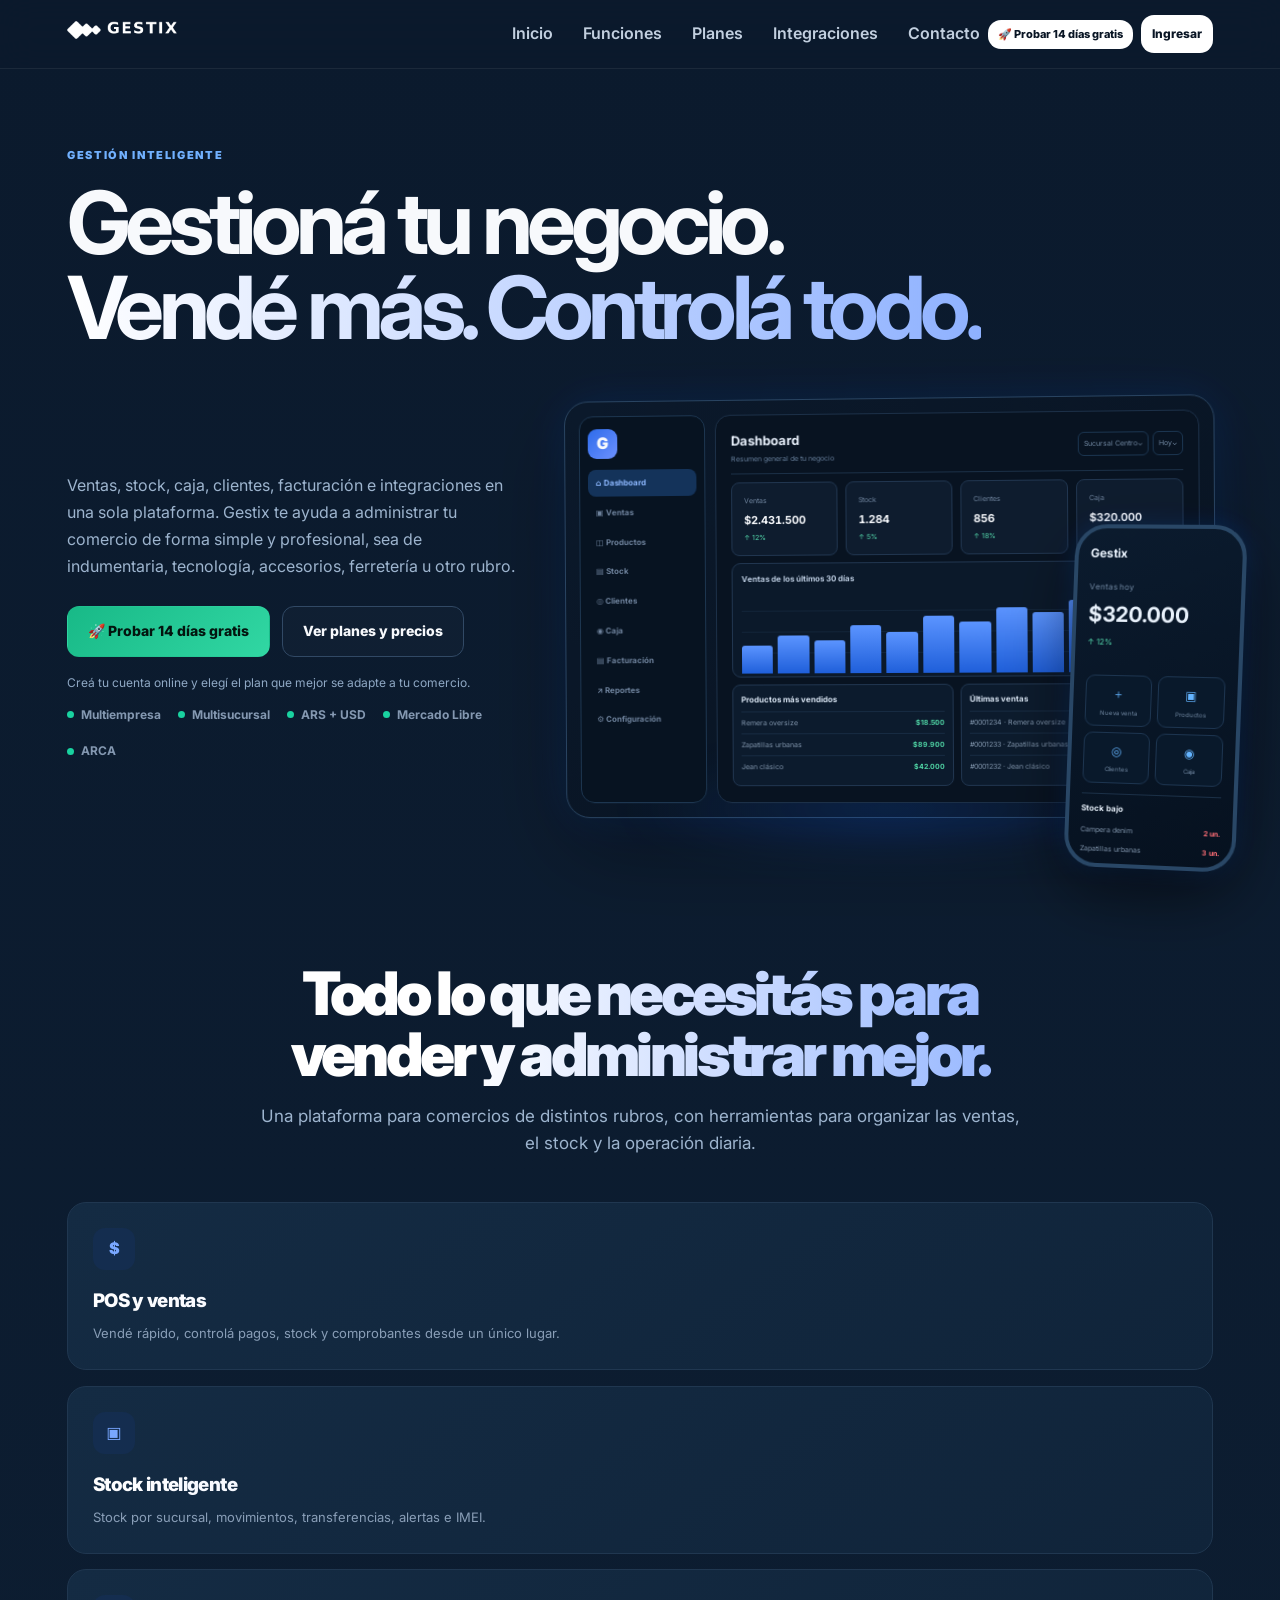
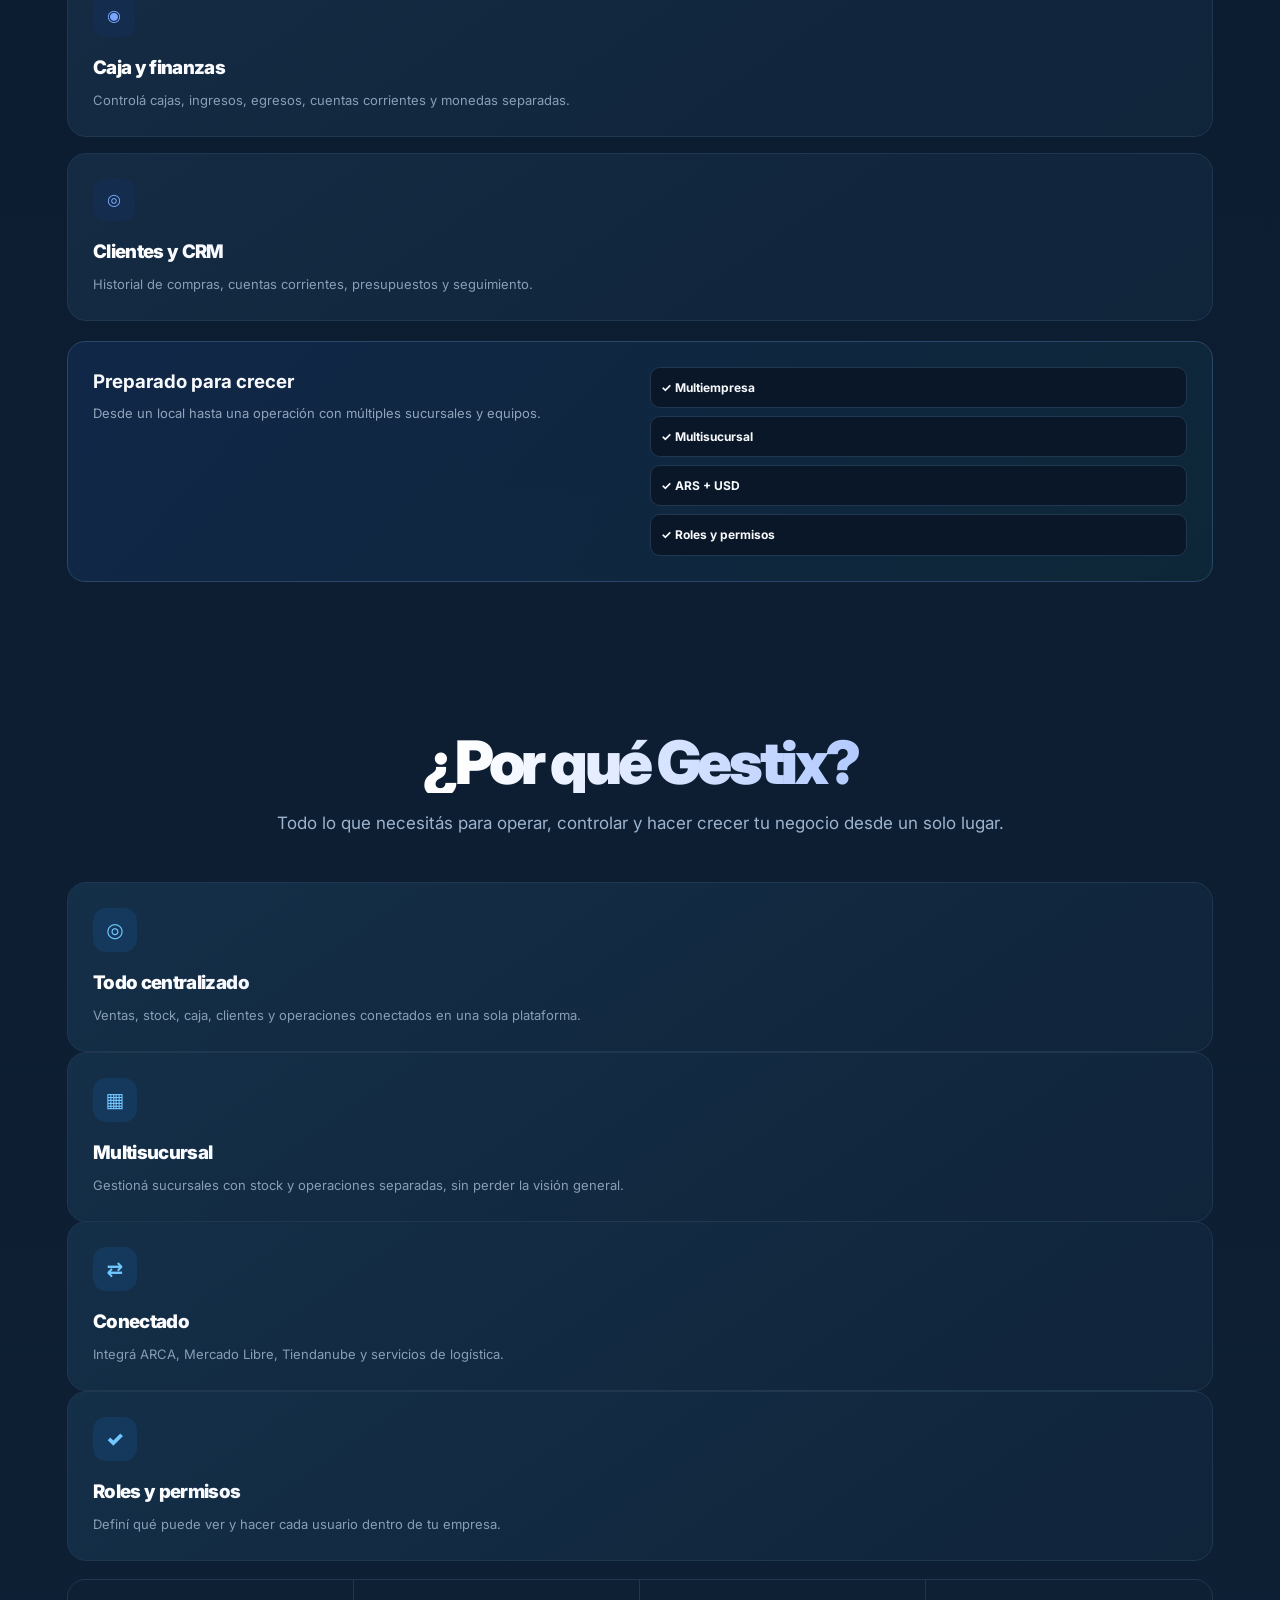
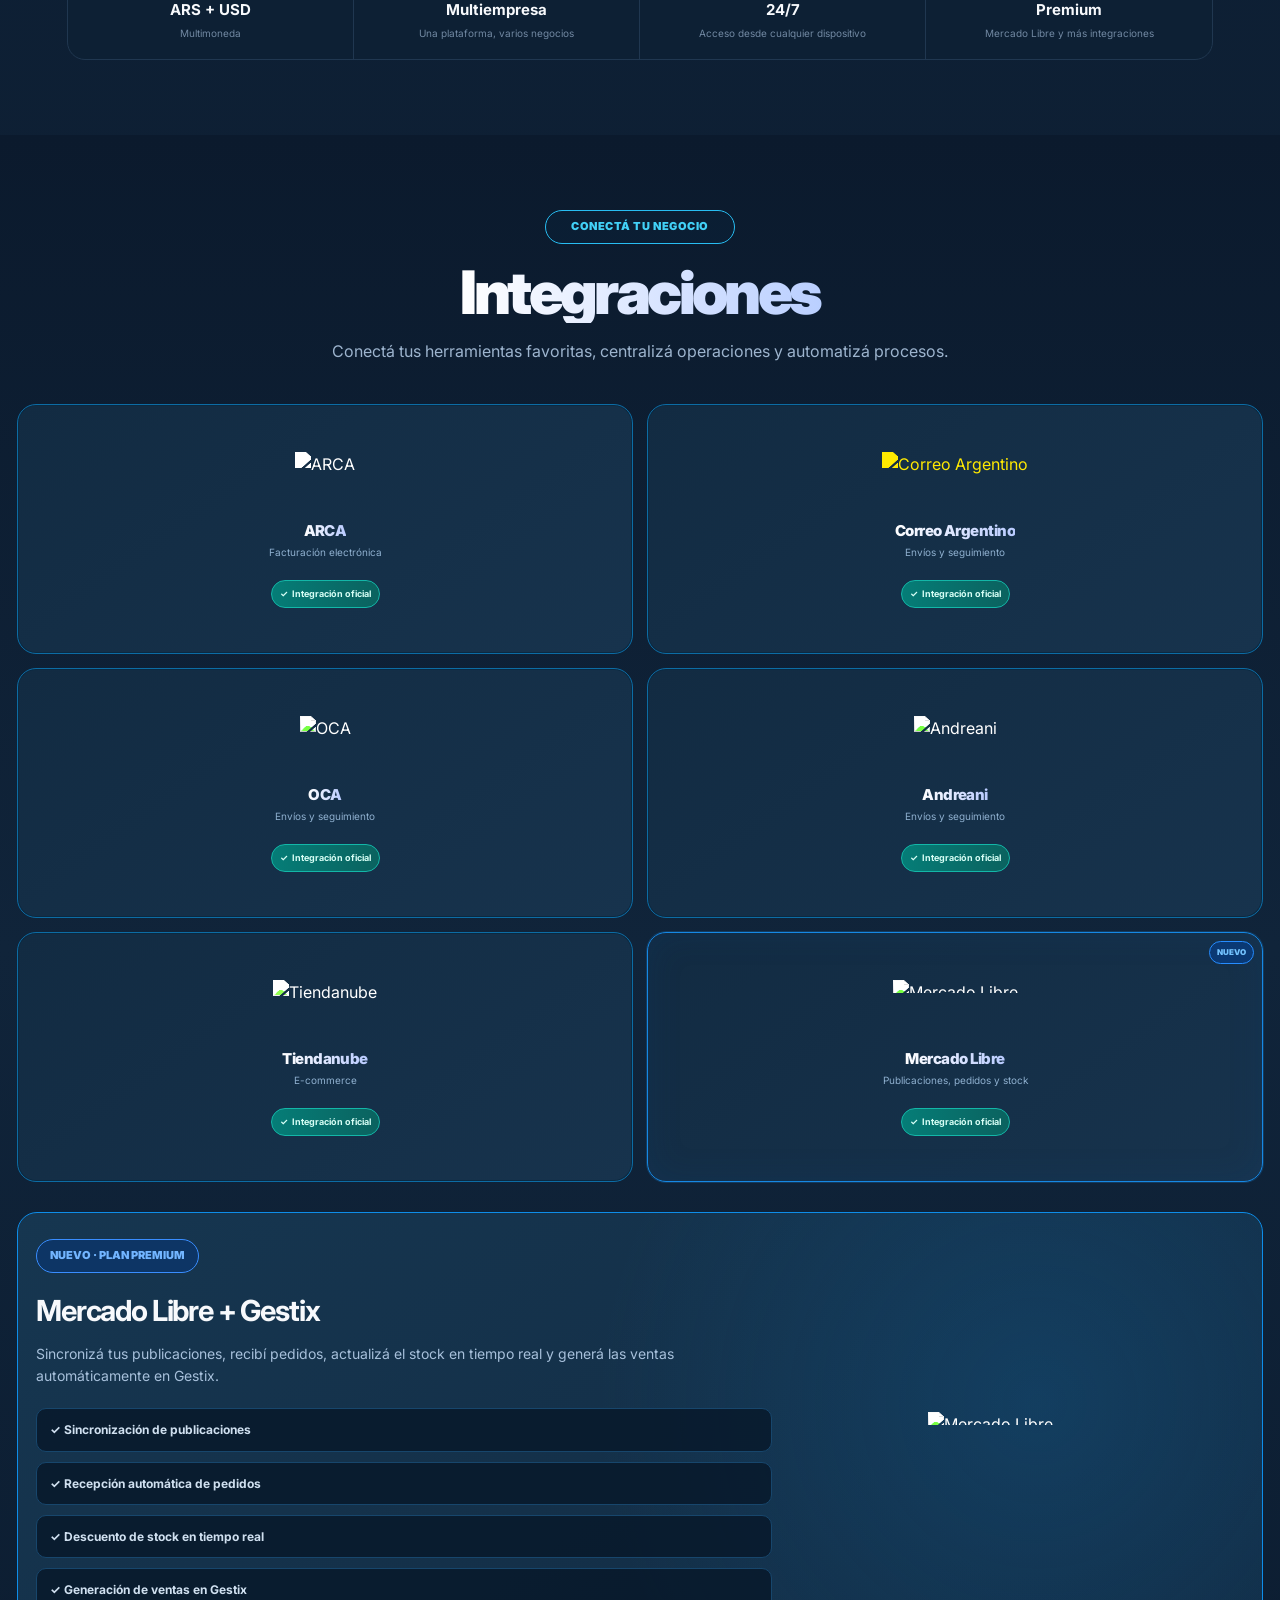
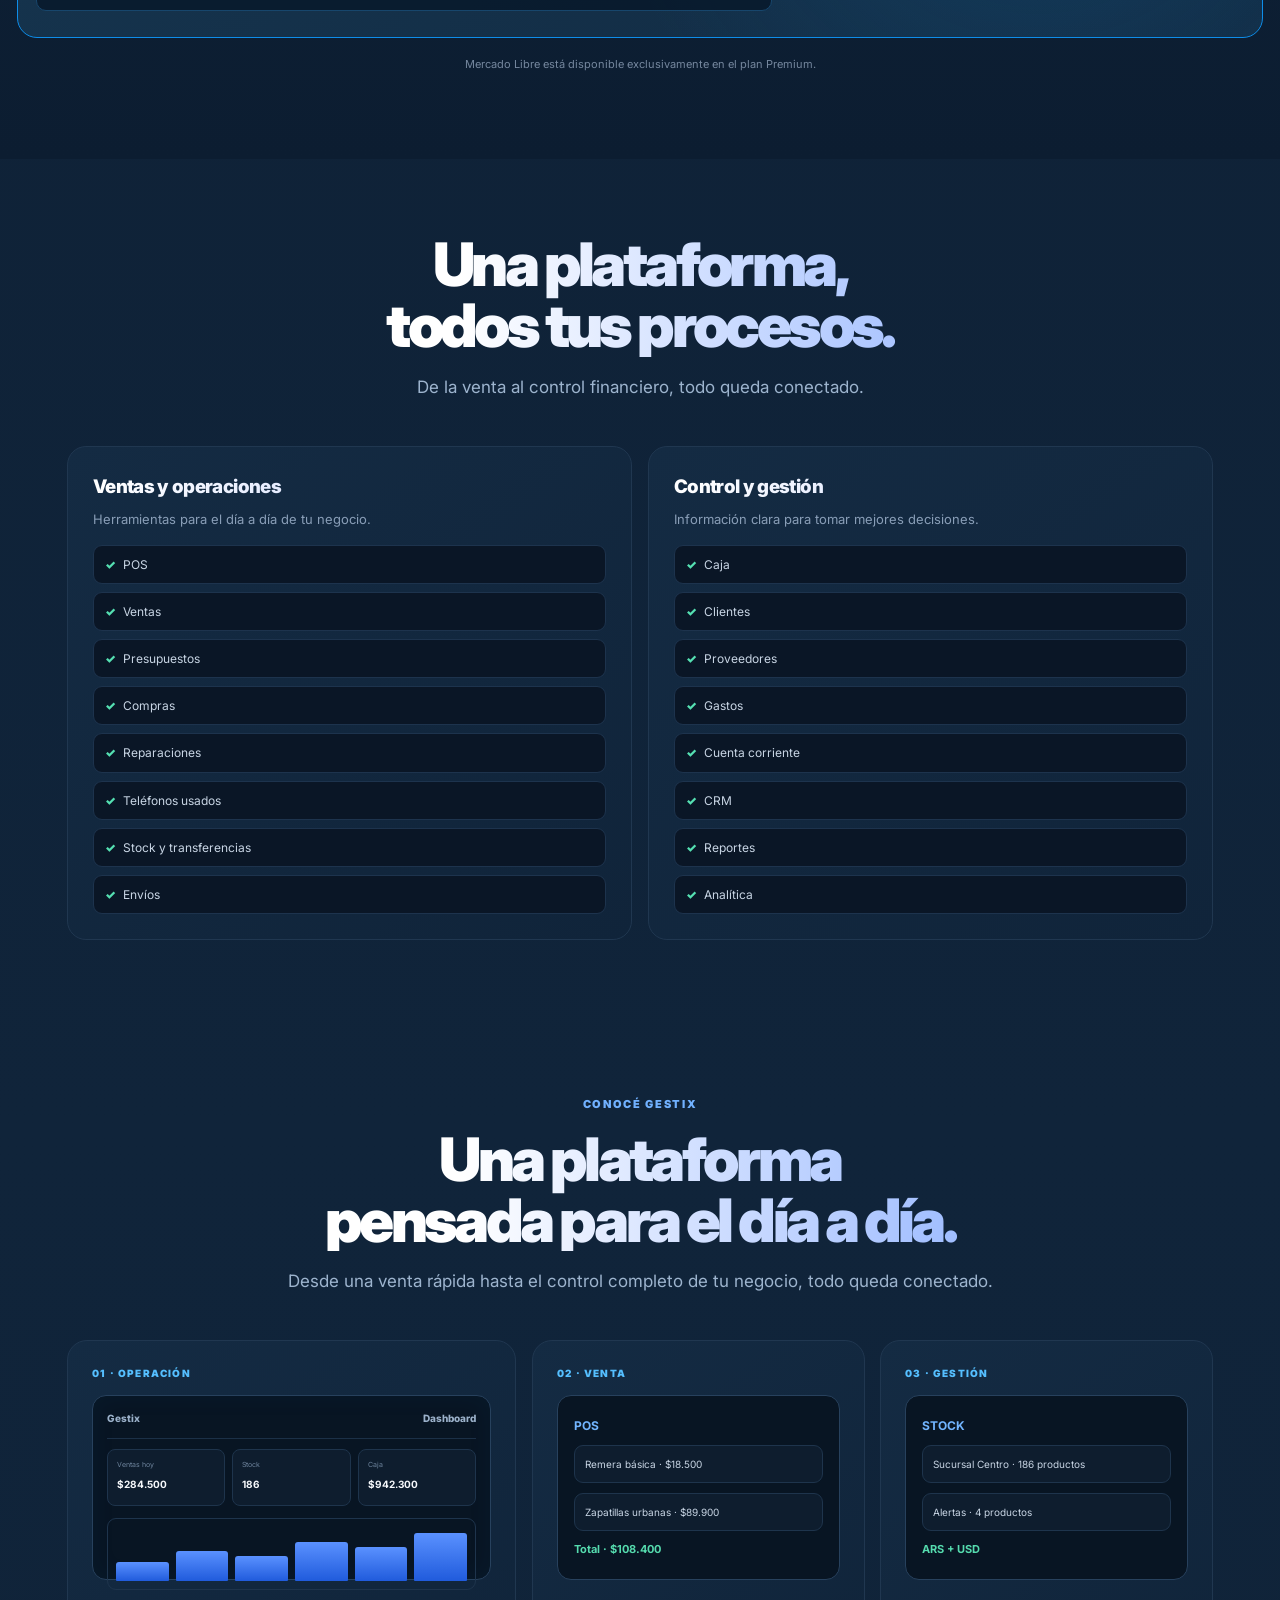
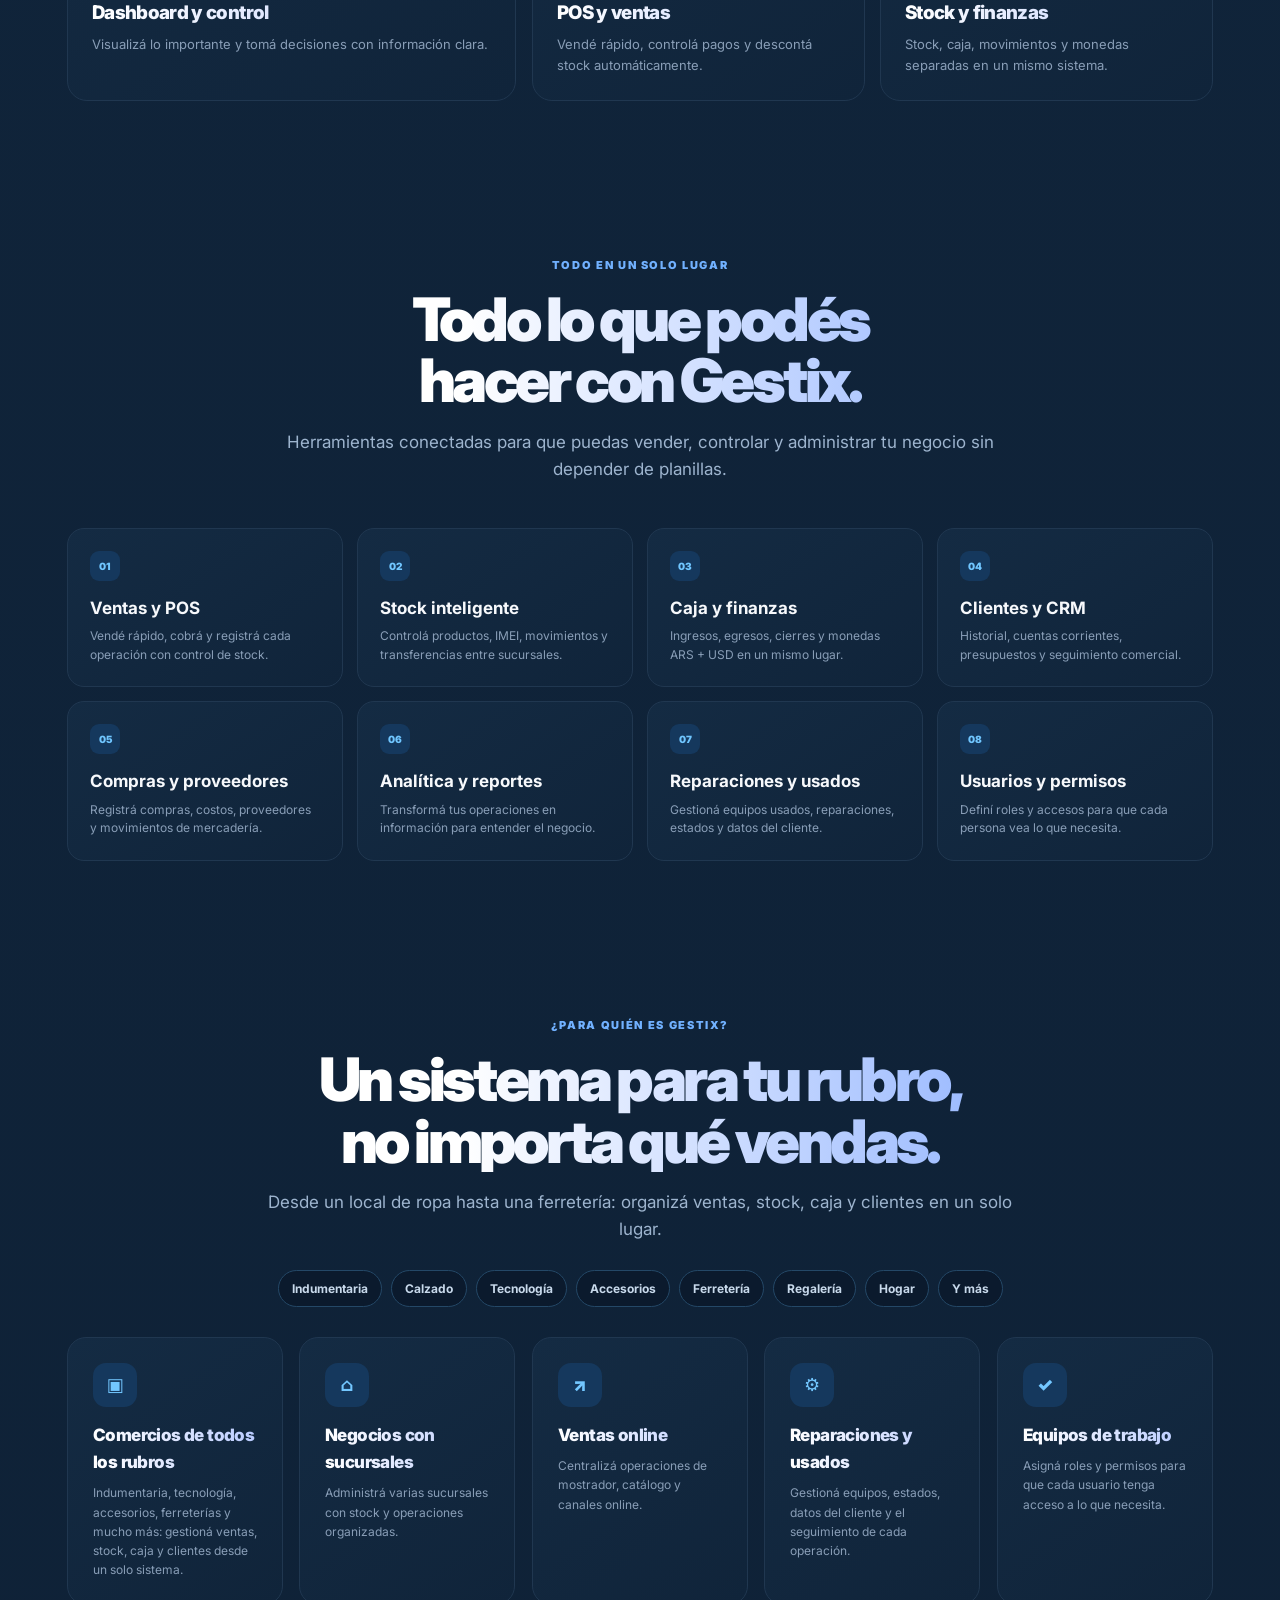
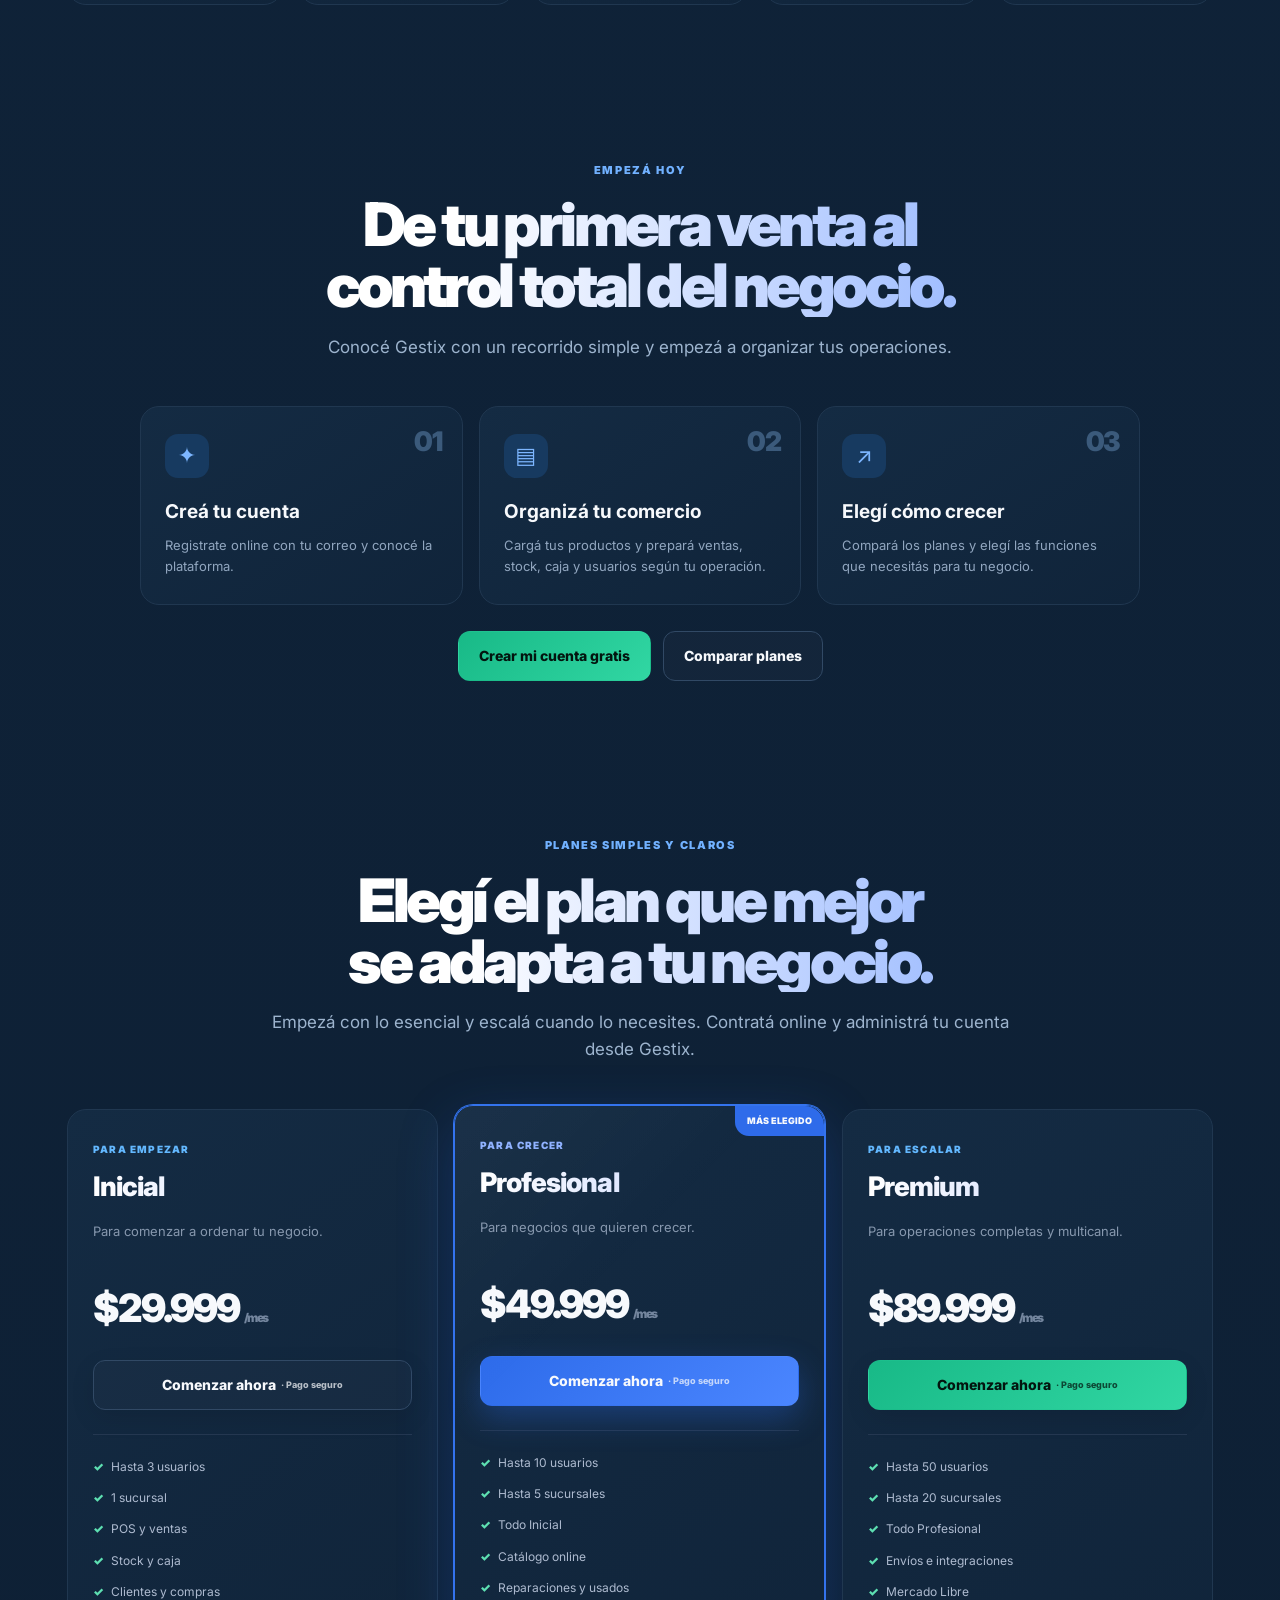
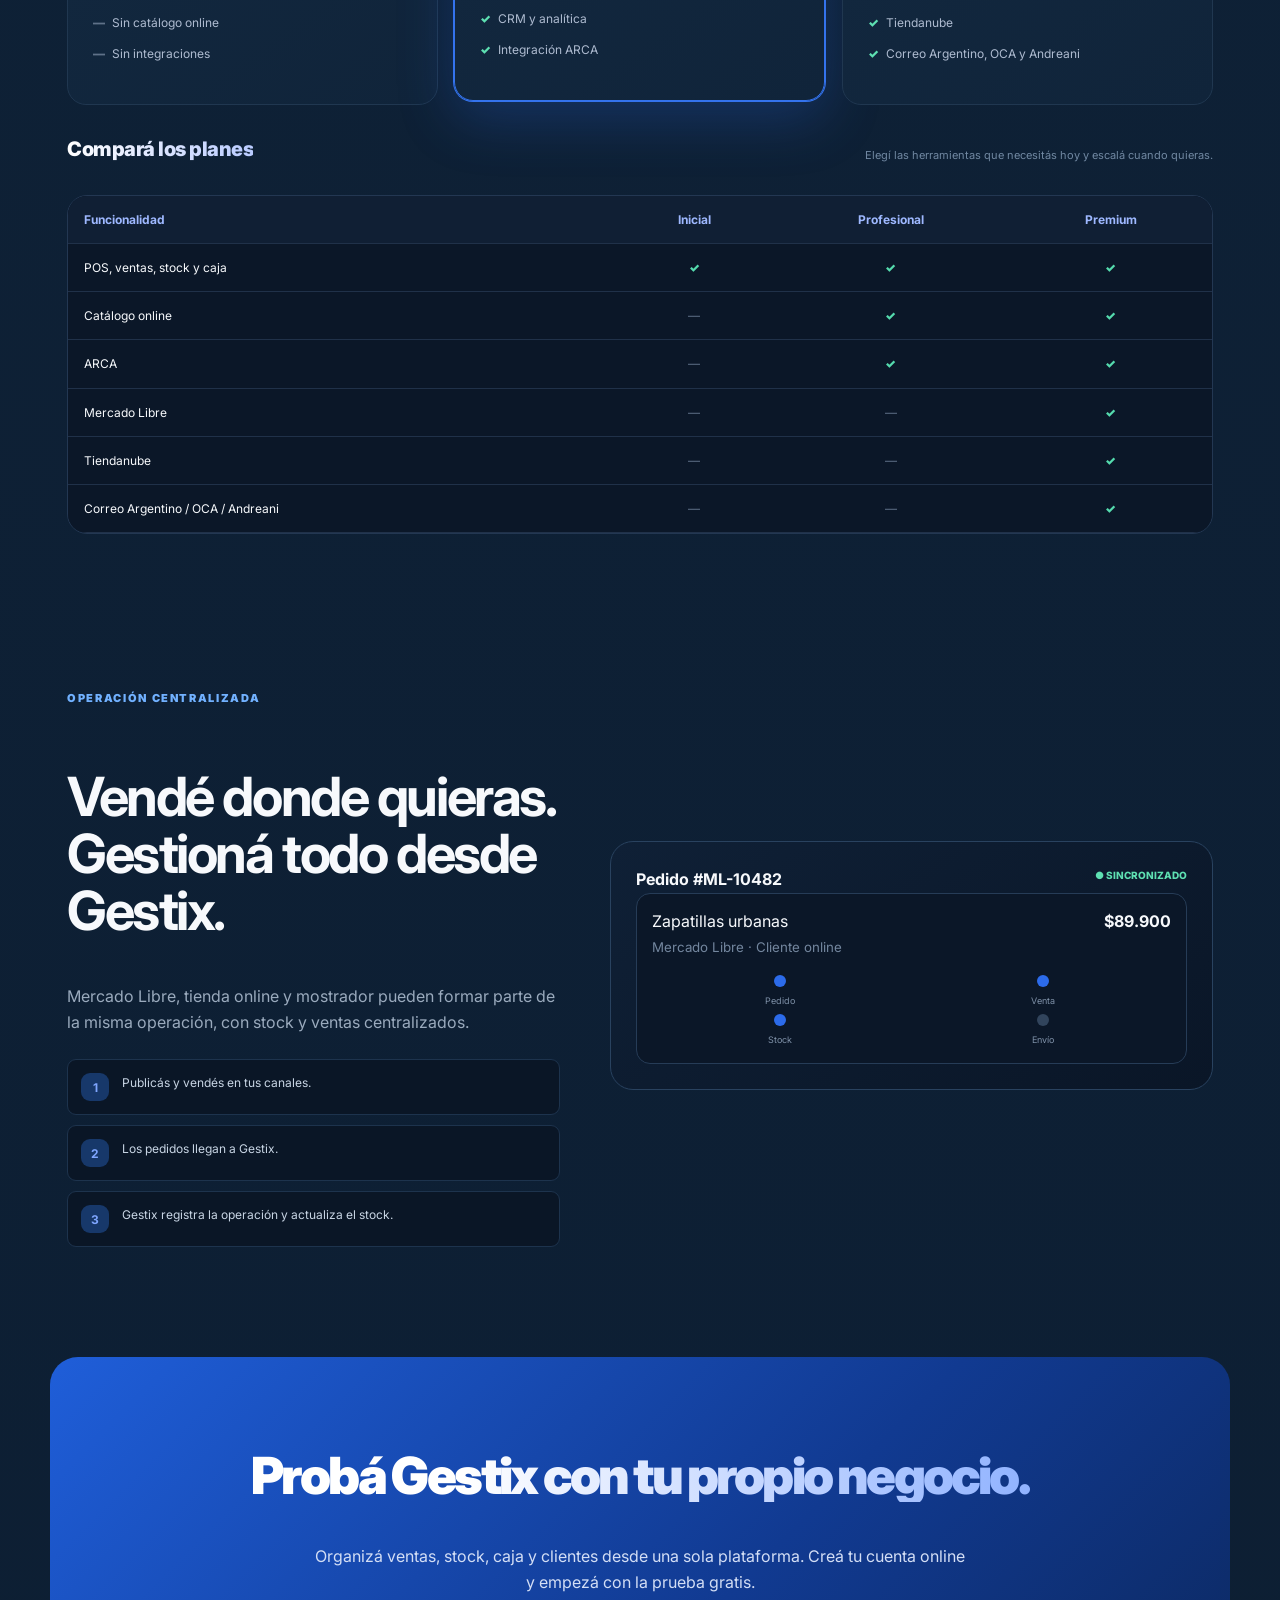
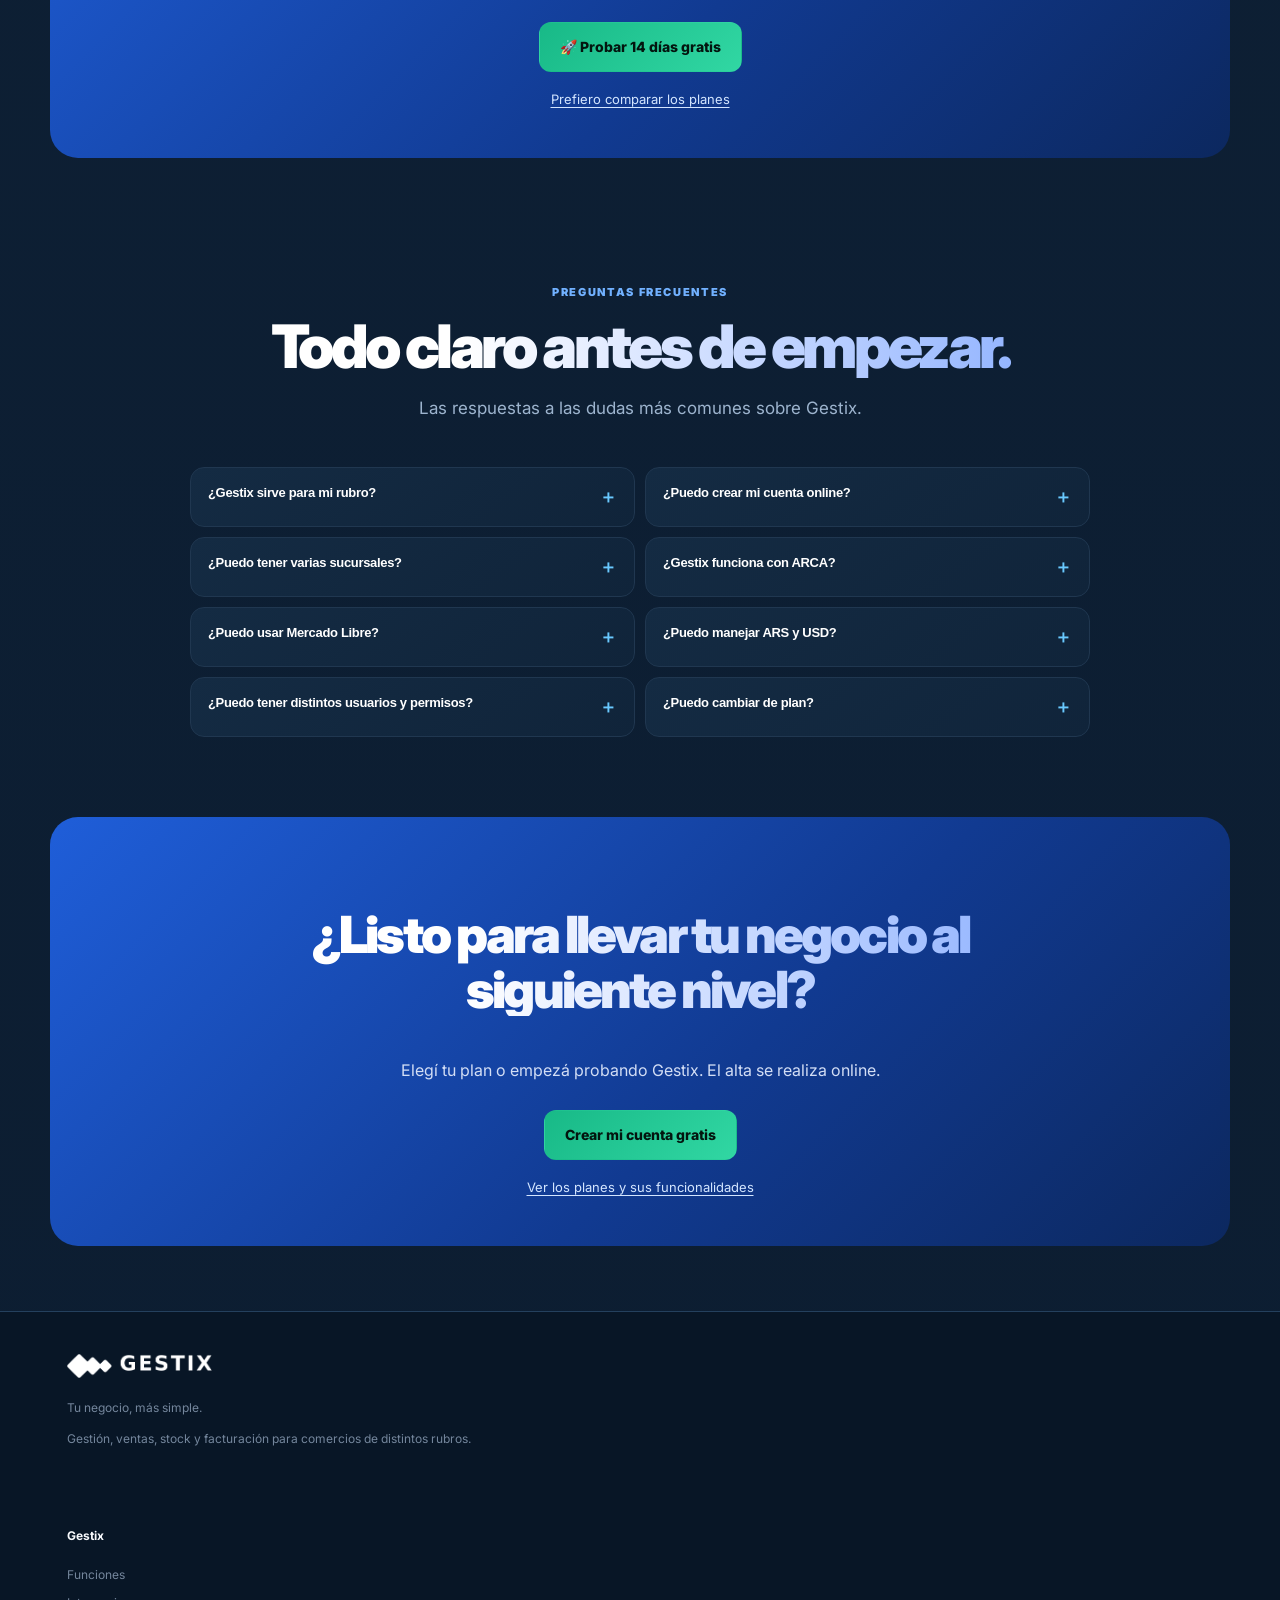
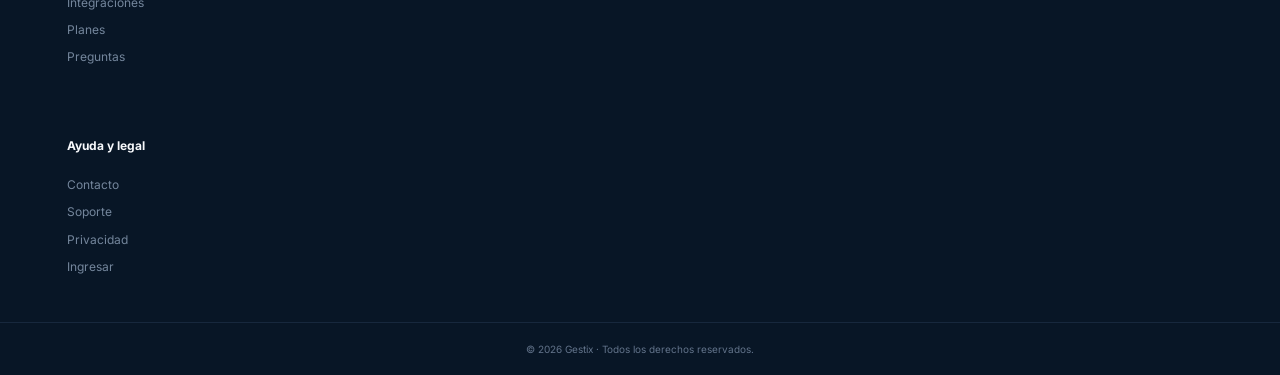
==== commit a02ce988: "Merge pull request #2 from gestix-app/fix/revision-web Corregir bugs de la web: contadores, CSS sin " ====
--- a/index.html
+++ b/index.html
@@ -1 +1 @@
-<!doctype html><html lang="es"><head><meta charset="utf-8"><meta name="viewport" content="width=device-width,initial-scale=1"><meta name="description" content="Gestix es un sistema de gestión para comercios de distintos rubros: ventas, POS, stock, caja, clientes, facturación, sucursales e integraciones."><meta name="robots" content="index,follow"><link rel="canonical" href="https://gestix.com.ar/"><meta property="og:type" content="website"><meta property="og:site_name" content="Gestix"><meta property="og:title" content="Gestix | Sistema de gestión para comercios"><meta property="og:description" content="Ventas, stock, caja, clientes, facturación e integraciones en una sola plataforma."><meta property="og:url" content="https://gestix.com.ar/"><meta property="og:image" content="https://gestix.com.ar/gestix-logo-horizontal-blanco.png"><meta name="twitter:card" content="summary"><meta name="twitter:title" content="Gestix | Sistema de gestión para comercios"><meta name="twitter:description" content="Ventas, stock, caja, clientes, facturación e integraciones en una sola plataforma."><meta name="twitter:image" content="https://gestix.com.ar/gestix-logo-horizontal-blanco.png"><meta name="theme-color" content="#06101d"><link rel="icon" type="image/png" href="gestix-app-icon.png"><link rel="apple-touch-icon" href="gestix-app-icon.png"><link rel="preconnect" href="https://fonts.googleapis.com"><link rel="preconnect" href="https://fonts.gstatic.com" crossorigin><link href="https://fonts.googleapis.com/css2?family=Inter:wght@400;500;600;700;800;900&display=swap" rel="stylesheet"><title>Gestix | Todo tu negocio, en un solo lugar</title><style>:root{--bg:#0b1a2d;--card:#0d2034;--line:#123b5b;--text:#f7f9fc;--muted:#9db4ce;--blue:#1688e4;--cyan:#22d4f2;--green:#19d2a0;--max:1180px}*{box-sizing:border-box}html{scroll-behavior:smooth}body{margin:0;background:linear-gradient(180deg,#0b1a2d,#10243a 45%,#0c1d31);color:var(--text);font-family:Inter,system-ui,sans-serif;line-height:1.6;overflow-x:hidden}a{color:inherit;text-decoration:none}.wrap{max-width:var(--max);margin:auto;padding:0 24px}header{position:sticky;top:0;z-index:50;background:#0b1a2de8;backdrop-filter:blur(18px);border-bottom:1px solid #ffffff12}.nav{height:78px;display:flex;align-items:center;gap:30px}.logo{width:142px}.navlinks{display:flex;gap:30px;margin-left:auto;color:#c2cfdf;font-size:16px;font-weight:600}.navlinks a:hover{color:#fff}.navbtn{padding:15px 28px;border-radius:13px;background:#fff;color:#091524;font-size:15px;font-weight:800}.menu{display:none;margin-left:4px;background:none;border:0;color:#fff;font-size:28px;cursor:pointer}.navlinks.show{display:flex}.section{padding:100px 0}.heading{text-align:center;max-width:820px;margin:0 auto 45px}.heading h2{font-size:clamp(36px,5vw,64px);line-height:1.06;letter-spacing:-.055em;margin:0 0 15px}.heading p{color:var(--muted);font-size:17px}.hero{padding:95px 0 80px}.hero-grid{display:grid;grid-template-columns:1fr 1fr;gap:55px;align-items:center}.eyebrow{display:inline-flex;color:#71b1ff;font-size:11px;font-weight:900;letter-spacing:.15em;margin-bottom:15px}.hero h1{font-size:clamp(45px,6vw,73px);line-height:1.02;letter-spacing:-.055em;margin:0 0 20px}.gradient{background:linear-gradient(90deg,#fff,#8eb1ff);-webkit-background-clip:text;background-clip:text;color:transparent}.hero p{font-size:18px;color:var(--muted);line-height:1.7}.actions{display:flex;gap:12px;flex-wrap:wrap;margin:28px 0}.btn{display:inline-flex;align-items:center;justify-content:center;padding:13px 20px;border-radius:12px;font-size:14px;font-weight:800;border:1px solid transparent}.primary{background:linear-gradient(135deg,#2d6bea,#4b86ff)}.ghost{border-color:#314965;background:#ffffff05}.green{background:linear-gradient(135deg,#18b987,#31d7a3);color:#03150f}.proof{display:flex;gap:17px;flex-wrap:wrap;color:#8498b1;font-size:12px;font-weight:700}.proof span{display:flex;align-items:center;gap:7px}.proof i{width:7px;height:7px;border-radius:50%;background:var(--green)}.screen{background:#0a1727;border:1px solid #294461;border-radius:24px;padding:12px}.screenbody{background:#081321;border:1px solid #1c3048;border-radius:15px;padding:18px}.metrics{display:grid;grid-template-columns:repeat(3,1fr);gap:9px}.metric{padding:15px;border:1px solid #213650;border-radius:12px;background:#0e1c2e}.metric small{display:block;color:#70859f;font-size:9px}.metric strong{font-size:15px}.metric em{display:block;color:#55dbae;font-size:8px;font-style:normal}.fakechart{height:140px;margin-top:10px;border:1px solid #213650;border-radius:12px;background:linear-gradient(180deg,#0e1c2e,#0a1727);padding:18px;display:flex;align-items:end;gap:10px}.fakechart i{flex:1;background:linear-gradient(#5a91ff,#205bdc);border-radius:5px 5px 1px 1px}.strip{border-block:1px solid #ffffff14;background:#0d2034}.strip-grid{display:grid;grid-template-columns:repeat(4,1fr);padding:20px 0}.strip-item{text-align:center;border-right:1px solid #213149}.strip-item:last-child{border:0}.strip-item strong{display:block;font-size:19px}.strip-item span{color:#71839a;font-size:11px}.feature-grid,.plans,.modules{display:grid;gap:16px}.feature-grid{grid-template-columns:repeat(4,1fr)}.feature,.module,.plan{padding:25px;border:1px solid #203750;border-radius:19px;background:linear-gradient(145deg,#142b43,#10243a)}.ico{width:42px;height:42px;border-radius:12px;background:#142d4f;color:#79a7ff;display:grid;place-items:center;font-weight:900;margin-bottom:16px}.feature h3,.module h3{margin:0 0 7px}.feature p,.module>p{margin:0;color:#899eb7;font-size:13px}.billing{margin-top:20px;padding:25px;border:1px solid #2a4668;border-radius:18px;background:linear-gradient(135deg,#2d6bea1f,#19d2a00d);display:grid;grid-template-columns:1fr 1fr;gap:20px}.billing h3{margin:0 0 6px}.billing p{margin:0;color:#91a4bb;font-size:13px}.billing-list{display:grid;grid-template-columns:1fr 1fr;gap:8px}.billing-list span{padding:10px;border:1px solid #203750;border-radius:10px;background:#0a1728;font-size:12px;font-weight:700}.integrations{background:linear-gradient(180deg,#0b1a2d,#10243a 50%,#0c1d31);position:relative;overflow:hidden}.integrations>.wrap{max-width:1740px;padding:0 46px}.integrations .heading{margin-bottom:40px}.integrations .heading:before{content:"CONECTÁ TU NEGOCIO";display:inline-flex;align-items:center;justify-content:center;padding:7px 25px;border:1px solid #28bdf2;border-radius:999px;color:#42d1f7;font-size:11px;font-weight:900;letter-spacing:.05em;margin-bottom:18px;background:#0a274044}.integrations .heading h2{background:linear-gradient(90deg,#fff 0%,#fff 36%,#22d4f2 78%);-webkit-background-clip:text;background-clip:text;color:transparent}.integrations .heading p{font-size:18px;line-height:1.55}.integration-grid{display:grid;grid-template-columns:repeat(3,minmax(0,1fr));gap:22px}.integration-brand-card{position:relative;min-width:0;min-height:370px;padding:24px 20px 24px;border:1px solid #0c6ca4;background:linear-gradient(145deg,#122b42,#17334d);border-radius:19px;display:flex;flex-direction:column;align-items:center;text-align:center;box-shadow:inset 0 0 0 1px #0b2941;transition:.2s;overflow:hidden}.integration-brand-card:hover{transform:translateY(-4px);border-color:#28bdf2;box-shadow:0 16px 45px #00111f66}.brandmark{width:100%;height:150px;margin-bottom:18px;display:flex;align-items:center;justify-content:center;position:relative;overflow:hidden}.brandmark img{position:relative;z-index:1;display:block;width:auto!important;height:auto!important;max-width:82%!important;max-height:82px!important;object-fit:contain!important;background:transparent!important;padding:0!important;border:0!important;border-radius:0!important;box-shadow:none!important;filter:brightness(1.45) contrast(1.12) saturate(1.08)!important;mix-blend-mode:normal!important}.integration-brand-card:nth-child(1) .brandmark img{max-width:86%!important;max-height:52px!important;filter:brightness(0) invert(1)!important}.integration-brand-card:nth-child(2) .brandmark img{max-width:84%!important;max-height:72px!important;filter:brightness(0) saturate(100%) invert(77%) sepia(99%) saturate(1180%) hue-rotate(358deg) brightness(101%) contrast(101%)!important}.integration-brand-card:nth-child(3) .brandmark img{max-width:82%!important;max-height:60px!important}.integration-brand-card:nth-child(4) .brandmark img{max-width:94%!important;max-height:84px!important}.integration-brand-card:nth-child(5) .brandmark img{max-width:84%!important;max-height:60px!important;filter:brightness(1.7) contrast(1.14) saturate(1.1)!important}.integration-brand-card:nth-child(6) .brandmark img{max-width:82%!important;max-height:90px!important;clip-path:inset(0 0 50% 0)!important}.integration-brand-card:nth-child(6) .brandmark:after{content:"";display:block;position:absolute;left:50%;top:50%;transform:translate(-50%,-50%);width:82%;height:90px;background:url("https://i.logos-download.com/114454/32896-717400b83dd96e5d61a4044b82a43deb.svg/Mercado_Libre_Logo_2021.svg?dl=") center/contain no-repeat;filter:brightness(0) invert(1);clip-path:inset(50% 0 0 0)}.integration-brand-card h3{font-size:22px;margin:0 0 3px}.integration-brand-card small{font-size:14px;color:#8fb0cf;min-height:22px}.official-badge{display:inline-flex;align-items:center;justify-content:center;margin-top:17px;padding:8px 17px;border-radius:999px;background:linear-gradient(90deg,#057d77,#0b625f);color:#d8fff6;font-size:12px;font-weight:700;border:1px solid #13b7a8}.new-badge{position:absolute;right:13px;top:13px;padding:6px 11px;border:1px solid #268cff;border-radius:999px;background:#0a3974;color:#73c3ff;font-size:10px;font-weight:900}.ml-integration{border-color:#1688e4;box-shadow:0 0 0 1px #123b60,inset 0 0 35px #0c4c8d22}.ml-card{margin-top:30px;padding:38px;border:1px solid #0e8de9;border-radius:20px;background:radial-gradient(circle at 82% 45%,#1269a544,transparent 42%),linear-gradient(145deg,#163650,#122b43);display:grid;grid-template-columns:1.25fr .75fr;gap:30px;align-items:center;min-height:350px}.ml-badge{display:inline-flex;padding:7px 13px;border-radius:999px;background:#0d3565;border:1px solid #398dff;color:#72b5ff;font-size:11px;font-weight:900;margin-bottom:15px}.ml-card h3{font-size:clamp(30px,3vw,42px);letter-spacing:-.04em;margin:0 0 9px}.ml-card p{margin:0;color:#a7c0db;font-size:16px;line-height:1.55}.ml-visual{position:relative;min-height:190px;display:flex;align-items:center;justify-content:center}.ml-visual img{position:relative;z-index:1;width:430px!important;max-width:100%!important;height:auto!important;max-height:220px!important;clip-path:inset(0 0 50% 0)!important}.ml-visual:after{content:"";display:block;position:absolute;z-index:2;left:50%;top:50%;transform:translate(-50%,-50%);width:430px;height:220px;background:url("https://i.logos-download.com/114454/32896-717400b83dd96e5d61a4044b82a43deb.svg/Mercado_Libre_Logo_2021.svg?dl=") center/contain no-repeat;filter:brightness(0) invert(1);clip-path:inset(50% 0 0 0)}.ml-list{display:grid;grid-template-columns:repeat(2,1fr);gap:10px;margin-top:22px}.ml-list span{padding:11px 13px;border-radius:10px;background:#071729cc;border:1px solid #17466c;font-size:12px;font-weight:700;color:#d0e0f0}.modules{grid-template-columns:1fr 1fr}.module ul{list-style:none;margin:15px 0 0;padding:0;display:grid;grid-template-columns:1fr 1fr;gap:8px}.module li,.step{padding:9px 11px;border:1px solid #1d334d;border-radius:9px;background:#0a1626;color:#c8d5e4;font-size:12px}.module li:before{content:"✓";color:#55e0b2;font-weight:900;margin-right:7px}.plans{grid-template-columns:repeat(3,1fr)}.plan{position:relative}.plan.featured{border-color:#3473ed;box-shadow:0 20px 60px #2d6bea24}.badge{position:absolute;top:0;right:0;border-radius:0 19px 0 14px;background:#2e6bea;padding:8px 12px;font-size:9px;font-weight:900}.plan h3{font-size:27px;margin:0}.plan>p{color:#8798ae;font-size:13px;min-height:42px}.price{font-size:39px;font-weight:900;letter-spacing:-.05em;margin:14px 0 20px}.price small{font-size:12px;color:#74869e}.plan .btn{width:100%}.divider{height:1px;background:#253851;margin:22px 0 16px}.plan ul{list-style:none;padding:0;margin:10px 0}.plan li{color:#aebbd0;font-size:12px;padding:6px 0}.plan li:before{content:"✓";color:#5ee0b2;font-weight:900;margin-right:7px}.compare{margin-top:30px;border:1px solid #233752;border-radius:20px;overflow:auto}.compare table{border-collapse:collapse;width:100%;min-width:780px;background:#0b1728}.compare th,.compare td{padding:14px 16px;border-bottom:1px solid #203149;text-align:center;font-size:12px}.compare th:first-child,.compare td:first-child{text-align:left}.compare th{background:#101f34;color:#9eb8ff}.yes{color:#55dbae;font-weight:900}.no{color:#5f7188}.logistics{display:grid;grid-template-columns:.9fr 1.1fr;gap:50px;align-items:center}.logistics h2{font-size:clamp(36px,4.5vw,54px);line-height:1.06;letter-spacing:-.045em}.logistics p{color:#9aaabd}.steps{display:grid;gap:10px;margin-top:24px}.step{display:flex;gap:13px;padding:13px}.step b{width:28px;height:28px;border-radius:9px;background:#17386a;color:#7fa6ff;display:grid;place-items:center}.flow{padding:25px;border-radius:23px;border:1px solid #29425f;background:linear-gradient(145deg,#0f2036,#0a1627)}.flow-top,.orderhead{display:flex;justify-content:space-between}.status{color:#5ee0b2;font-size:10px;font-weight:800}.order{padding:15px;border:1px solid #263c57;border-radius:14px;background:#0b1728}.timeline{display:grid;grid-template-columns:repeat(4,1fr);gap:6px;margin-top:15px}.timeline div{text-align:center;font-size:9px;color:#7f91a8}.timeline i{display:block;width:12px;height:12px;border-radius:50%;background:#2c6bea;margin:0 auto 7px}.timeline .pending i{background:#31445c}.cta{margin:35px auto 100px;padding:65px 35px;text-align:center;border-radius:28px;background:linear-gradient(135deg,#1f5ed9,#113a91 58%,#0c285f)}.cta h2{font-size:clamp(35px,4vw,53px);line-height:1.06}.cta p{color:#d3def5;max-width:650px;margin:0 auto 26px}.faq{max-width:850px;margin:auto;padding-bottom:100px}.faq article{border-bottom:1px solid #263a54}.faq button{width:100%;background:none;border:0;color:#fff;padding:20px 0;text-align:left;display:flex;justify-content:space-between;cursor:pointer;font-weight:800}.faq p{display:none;color:#8f9fb4;font-size:13px}.faq article.open p{display:block}footer{border-top:1px solid #24405d;background:#081626}.foot{display:grid;grid-template-columns:2fr 1fr 1fr;gap:50px;padding:55px 24px}.foot img{width:145px}.foot p,.foot a{color:#74869c;font-size:12px}.foot h4{font-size:12px}.foot a{display:block;padding:4px 0}.bottom{border-top:1px solid #17283d;text-align:center;color:#62738a;padding:18px;font-size:10px}@media(max-width:1000px){.hero-grid,.logistics{grid-template-columns:1fr}.feature-grid{grid-template-columns:repeat(2,1fr)}.integration-grid{grid-template-columns:repeat(2,minmax(0,1fr))}.plans,.modules{grid-template-columns:1fr}.navlinks{display:none}.navlinks.show{display:flex;position:absolute;top:78px;left:0;right:0;margin:0;padding:18px 24px;flex-direction:column;gap:16px;background:#0b1a2df8;border-bottom:1px solid #ffffff12}.navbtn{margin-left:auto}.menu{display:block}.ml-card{grid-template-columns:1fr}.ml-visual{order:-1}.billing{grid-template-columns:1fr}.integrations>.wrap{padding:0 28px}.integration-brand-card{min-height:330px}.brandmark{height:135px}}@media(max-width:620px){.audience-grid{grid-template-columns:1fr}.audience-card{min-height:0;padding:21px}.compare-title{display:block;margin-top:25px}.compare-title span{display:block;margin-top:4px}.plans{gap:14px}.plan{padding:22px}.plan .btn{min-height:50px;font-size:14px}.faq-section{padding-top:35px}.faq-grid{grid-template-columns:1fr!important}.faq-grid button{min-height:54px}.cta .btn{min-height:50px;width:100%}.navbtn{min-height:44px;display:inline-flex;align-items:center}.navlinks a{min-height:44px;display:flex;align-items:center}}.wrap{padding:0 17px}.nav{height:68px;gap:8px}.logo{width:110px;flex:0 0 auto}.trial-btn{white-space:nowrap;padding:9px 10px;font-size:11px;line-height:1;flex:0 0 auto}.navbtn:not(.trial-btn){padding:9px 11px;font-size:12px;white-space:nowrap;flex:0 0 auto}.hero{padding:50px 0 55px}.hero h1{font-size:43px}.hero p{font-size:16px}.strip-grid{grid-template-columns:1fr 1fr}.section{padding:75px 0}.feature-grid{grid-template-columns:1fr}.integrations .heading h2{font-size:42px}.integrations .heading p{font-size:16px}.integrations>.wrap{padding:0 17px}.integration-grid{grid-template-columns:repeat(2,minmax(0,1fr));gap:14px}.integration-brand-card{min-height:250px;padding:16px 7px 15px}.integration-brand-card .brandmark{height:88px;margin-bottom:10px}.integration-brand-card .brandmark img{max-width:88%!important;max-height:55px!important}.integration-brand-card:nth-child(1) .brandmark img{max-width:92%!important;max-height:36px!important}.integration-brand-card:nth-child(2) .brandmark img{max-width:90%!important;max-height:52px!important}.integration-brand-card:nth-child(3) .brandmark img{max-width:88%!important;max-height:45px!important}.integration-brand-card:nth-child(4) .brandmark img{max-width:94%!important;max-height:62px!important}.integration-brand-card:nth-child(5) .brandmark img{max-width:90%!important;max-height:45px!important}.integration-brand-card:nth-child(6) .brandmark img{max-width:88%!important;max-height:68px!important}.integration-brand-card h3{font-size:15px}.integration-brand-card small{font-size:10px;text-align:center;line-height:1.35}.official-badge{font-size:9px;padding:6px 8px;margin-top:12px}.new-badge{font-size:8px;padding:4px 7px;right:8px;top:8px}.ml-card{padding:26px 18px;min-height:0}.ml-card h3{font-size:29px}.ml-card p{font-size:14px}.ml-list{grid-template-columns:1fr}.ml-visual{min-height:120px;position:relative;display:flex;flex-direction:column;align-items:center;justify-content:center}.ml-visual img{width:220px!important;max-height:95px!important;padding:11px 15px!important;filter:brightness(1.7) contrast(1.14) saturate(1.1)!important;clip-path:inset(0 0 50% 0)!important}.ml-visual:after{content:"";display:block;position:absolute;left:50%;top:50%;transform:translate(-50%,-50%);width:220px;height:95px;background:url("https://i.logos-download.com/114454/32896-717400b83dd96e5d61a4044b82a43deb.svg/Mercado_Libre_Logo_2021.svg?dl=") center/contain no-repeat;filter:brightness(0) invert(1);clip-path:inset(50% 0 0 0)}.billing-list,.module ul{grid-template-columns:1fr}.timeline{grid-template-columns:1fr 1fr}.cta{margin-bottom:65px;padding:48px 22px}.foot{grid-template-columns:1fr;padding:42px 17px}}.why-grid{display:grid;grid-template-columns:repeat(4,1fr);gap:16px}.why-card{padding:25px;border:1px solid #203750;border-radius:19px;background:linear-gradient(145deg,#142f48,#10243a);transition:.2s}.why-card:hover{transform:translateY(-4px);border-color:#28bdf2;box-shadow:0 14px 35px #00111f55}.why-icon{width:44px;height:44px;border-radius:13px;background:#15385d;color:#73c7ff;display:grid;place-items:center;font-size:20px;font-weight:900;margin-bottom:16px}.why-card h3{margin:0 0 7px}.why-card p{margin:0;color:#899eb7;font-size:13px}.trust-row{margin-top:18px;display:grid;grid-template-columns:repeat(4,1fr);border:1px solid #203750;border-radius:18px;overflow:hidden;background:#0d2034}.trust-row div{padding:18px;border-right:1px solid #203750;text-align:center}.trust-row div:last-child{border:0}.trust-row strong{display:block;font-size:15px}.trust-row span{display:block;color:#7188a2;font-size:10px;margin-top:3px}.tour-grid{display:grid;grid-template-columns:1.35fr 1fr 1fr;gap:16px}.tour-card{padding:24px;border:1px solid #203750;border-radius:20px;background:linear-gradient(145deg,#142b43,#10243a);transition:.2s}.tour-card:hover{transform:translateY(-4px);border-color:#28bdf2;box-shadow:0 16px 40px #00111f55}.tour-label{color:#55bfff;font-size:10px;font-weight:900;letter-spacing:.12em;margin-bottom:14px}.tour-card h3{margin:18px 0 6px}.tour-card p{margin:0;color:#899eb7;font-size:13px}.tour-ui{height:185px;padding:14px;border:1px solid #27415d;border-radius:14px;background:#081523;box-shadow:inset 0 0 25px #0b5c9b12}.tour-ui-top{display:flex;justify-content:space-between;color:#9bb1ca;font-size:10px;font-weight:800;padding-bottom:12px;border-bottom:1px solid #1b3047}.tour-metrics{display:grid;grid-template-columns:repeat(3,1fr);gap:7px;margin-top:10px}.tour-metrics span{padding:9px;border:1px solid #1e344c;border-radius:8px;background:#0e1d2e}.tour-metrics small{display:block;color:#6e849d;font-size:7px}.tour-metrics b{font-size:10px}.tour-bars{height:72px;display:flex;align-items:end;gap:7px;margin-top:12px;padding:8px;border:1px solid #1e344c;border-radius:9px}.tour-bars i{flex:1;background:linear-gradient(#5a91ff,#205bdc);border-radius:3px 3px 1px 1px}.mini-ui{min-height:185px;padding:16px;border:1px solid #27415d;border-radius:14px;background:#081523;display:grid;align-content:center;gap:10px}.mini-ui b{color:#72b5ff;font-size:12px}.mini-ui span{padding:10px;border:1px solid #1e344c;border-radius:9px;color:#c8d5e4;background:#0e1d2e;font-size:10px}.mini-ui strong{color:#55dbae;font-size:11px}.integration-brand-card,.plan,.feature,.module{transition:.2s}.integration-brand-card:hover{transform:translateY(-5px) scale(1.005)}.plan.featured{box-shadow:0 0 0 1px #3473ed,0 20px 65px #2d6bea30}.plan.featured:after{content:"";position:absolute;inset:0;border-radius:19px;pointer-events:none;background:linear-gradient(135deg,#ffffff08,transparent 35%)}.plan .btn{transition:.2s}.plan .btn:hover{transform:translateY(-2px);filter:brightness(1.08)}@media(max-width:1000px){.why-grid{grid-template-columns:repeat(2,1fr)}.trust-row{grid-template-columns:repeat(2,1fr)}.trust-row div:nth-child(2){border-right:0}.trust-row div:nth-child(-n+2){border-bottom:1px solid #203750}.tour-grid{grid-template-columns:1fr 1fr}.tour-main{grid-column:1/-1}}@media(max-width:620px){.why-grid{grid-template-columns:1fr}.trust-row{grid-template-columns:1fr 1fr}.trust-row div:nth-child(2){border-right:0}.trust-row div:nth-child(3){border-right:1px solid #203750;border-bottom:0}.trust-row div:nth-child(4){border-bottom:0}.tour-grid{grid-template-columns:1fr}.tour-main{grid-column:auto}.tour-ui,.mini-ui{min-height:155px;height:155px}.hero .proof{gap:10px}.hero .proof span{font-size:10px}.ml-card{padding:26px 18px;min-height:330px}.ml-visual{min-height:150px}}<style>.audience-grid{display:grid;grid-template-columns:repeat(5,1fr);gap:16px}.audience-card{padding:25px;border:1px solid #203750;border-radius:19px;background:linear-gradient(145deg,#142b43,#10243a);transition:.2s;min-height:190px}.audience-card:hover{transform:translateY(-4px);border-color:#28bdf2;box-shadow:0 16px 40px #00111f55}.audience-icon{width:44px;height:44px;border-radius:13px;background:#15385d;color:#73c7ff;display:grid;place-items:center;font-size:18px;font-weight:900;margin-bottom:15px}.audience-card h3{margin:0 0 7px;font-size:17px}.audience-card p{margin:0;color:#899eb7;font-size:12px;line-height:1.6}.plan-kicker{display:inline-flex;margin-bottom:8px;color:#63b8ff;font-size:10px;font-weight:900;letter-spacing:.12em;text-transform:uppercase}.plan.featured .plan-kicker{color:#8eb1ff}.plan .btn{min-height:48px;box-shadow:0 8px 25px #00000018}.plan .divider{margin-top:24px}.plan li{transition:transform .18s}.plan:hover li{transform:translateX(1px)}.compare-title{display:flex;align-items:end;justify-content:space-between;gap:20px;margin:30px 4px 12px}.compare-title strong{font-size:20px}.compare-title span{color:#7188a2;font-size:12px}.faq-section{padding-top:55px}.faq-grid article{transition:.2s}.faq-grid article:hover{border-color:#2b79ad;transform:translateY(-2px)}@media(max-width:1100px){.audience-grid{grid-template-columns:repeat(3,1fr)}}.cap-grid{display:grid;grid-template-columns:repeat(4,1fr);gap:14px}.cap-grid article{padding:22px;border:1px solid #203750;border-radius:17px;background:linear-gradient(145deg,#142b43,#10243a);transition:.2s}.cap-grid article:hover{transform:translateY(-4px);border-color:#28bdf2;box-shadow:0 15px 35px #00111f55}.cap-grid span{display:inline-grid;place-items:center;width:30px;height:30px;border-radius:9px;background:#15385d;color:#70c6ff;font-size:10px;font-weight:900}.cap-grid h3{font-size:17px;margin:14px 0 5px}.cap-grid p{margin:0;color:#899eb7;font-size:12px;line-height:1.55}@media(max-width:1000px){.cap-grid{grid-template-columns:repeat(2,1fr)}}@media(max-width:620px){.cap-grid{grid-template-columns:1fr}.cap-grid article{padding:20px}}.hero .actions .primary{box-shadow:0 12px 30px #2d6bea35}.screen{box-shadow:0 25px 70px #00000035}.screen,.feature,.why-card,.tour-card,.audience-card,.plan,.module,.integration-brand-card,.ml-card,.flow,.faq-grid article{will-change:transform}.screen{transition:transform .35s,box-shadow .35s}.screen:hover{transform:translateY(-5px);box-shadow:0 30px 80px #00000045}.btn,.navbtn{transition:transform .2s,filter .2s,box-shadow .2s}.btn:hover,.navbtn:hover{transform:translateY(-2px);filter:brightness(1.06);box-shadow:0 10px 28px #00000020}.reveal{opacity:0;transform:translateY(18px);transition:opacity .6s ease,transform .6s ease}.reveal.visible{opacity:1;transform:none}.mobile-cta{display:none}@media(max-width:620px){.mobile-cta{display:flex;position:fixed;left:12px;right:12px;bottom:12px;z-index:45;justify-content:center;align-items:center;min-height:48px;border-radius:14px;background:linear-gradient(135deg,#2d6bea,#4b86ff);color:#fff;font-size:13px;font-weight:900;box-shadow:0 12px 35px #00000055;border:1px solid #78a2ff55}.mobile-cta:active{transform:scale(.98)}body{padding-bottom:70px}}.integration-brand-card:nth-child(6) .brandmark img{clip-path:inset(0 0 50% 0)!important;filter:brightness(1.45) contrast(1.12) saturate(1.08)!important}.integration-brand-card:nth-child(6) .brandmark:after{clip-path:inset(50% 0 0 0)!important}.ml-visual img{clip-path:inset(0 0 50% 0)!important;filter:brightness(1.45) contrast(1.12) saturate(1.08)!important}.ml-visual:after{clip-path:inset(50% 0 0 0)!important}@media(max-width:620px){.integration-brand-card:nth-child(6) .brandmark img{clip-path:inset(0 0 50% 0)!important;filter:brightness(1.45) contrast(1.12) saturate(1.08)!important}.ml-visual img{clip-path:inset(0 0 50% 0)!important;filter:brightness(1.7) contrast(1.14) saturate(1.1)!important}.ml-visual:after{clip-path:inset(50% 0 0 0)!important}}.heading h2{font-size:clamp(34px,4.8vw,60px)!important;line-height:1.02!important;letter-spacing:-.06em!important;font-weight:900!important;color:#f7f9fc!important;text-wrap:balance}.heading h2 .gradient{background:linear-gradient(90deg,#fff,#8eb1ff);-webkit-background-clip:text;background-clip:text;color:transparent}.heading p{max-width:760px;margin-left:auto;margin-right:auto}.feature h3,.module h3,.why-card h3,.tour-card h3,.audience-card h3,.plan h3,.integration-brand-card h3{font-weight:850;letter-spacing:-.035em}.compare-title strong,.faq-grid button{font-weight:850;letter-spacing:-.025em}.cta h2{font-weight:900;letter-spacing:-.055em}.heading h2,.cta h2{background:linear-gradient(90deg,#fff 0%,#fff 28%,#8eb1ff 100%)!important;-webkit-background-clip:text!important;background-clip:text!important;color:transparent!important}.feature h3,.module h3,.why-card h3,.tour-card h3,.audience-card h3,.plan h3,.integration-brand-card h3,.compare-title strong,.faq-grid button{background:linear-gradient(90deg,#fff,#b9cbff);-webkit-background-clip:text;background-clip:text;color:transparent}.screen-app{display:grid;grid-template-columns:145px 1fr;gap:12px;min-height:285px}.mock-sidebar{padding:13px 10px;border:1px solid #1d3650;border-radius:14px;background:#071321;display:flex;flex-direction:column;gap:6px}.mock-brand{width:32px;height:32px;border-radius:9px;background:linear-gradient(135deg,#2d6bea,#6d91ff);display:grid;place-items:center;font-weight:900;margin:0 0 12px}.mock-sidebar span{padding:8px 9px;border-radius:8px;color:#6f839d;font-size:9px;font-weight:700}.mock-sidebar .mock-active{background:#14335a;color:#8db8ff}.mock-top{display:flex;justify-content:space-between;align-items:center;color:#b9c9dd;font-size:10px;padding-bottom:12px;border-bottom:1px solid #1b3047;margin-bottom:10px}.mock-top span{color:#607895;font-size:8px}.screen-app .screenbody{padding:15px}.screen-app .metrics{gap:8px}.screen-app .metric{padding:12px}.screen-app .fakechart{height:135px}.plan.featured{transform:translateY(-4px);box-shadow:0 0 0 1px #3473ed,0 18px 55px #2d6bea40}.plan.featured .btn{box-shadow:0 12px 32px #2d6bea55}.plan.featured:hover{transform:translateY(-7px)}.cta h2{max-width:800px;margin-left:auto;margin-right:auto}.counter-ready{font-variant-numeric:tabular-nums}@media(max-width:1000px){.screen-app{grid-template-columns:115px 1fr}}@media(max-width:620px){.screen-app{grid-template-columns:1fr}.mock-sidebar{display:none}.screen-app .screenbody{padding:13px}.screen-app .fakechart{height:110px}.plan.featured{transform:none}.plan.featured:hover{transform:translateY(-3px)}}.hero{padding:78px 0 70px}.hero-heading{margin-bottom:48px}.hero-heading .eyebrow{display:flex}.hero-heading h1{font-size:clamp(52px,6.8vw,88px)!important;line-height:.98!important;letter-spacing:-.065em!important;margin:0;max-width:none!important;width:100%!important}.hero-grid{grid-template-columns:minmax(0,.85fr) minmax(0,1.15fr);gap:55px;align-items:center}.hero-copy p{max-width:650px}.hero-copy .actions{margin-top:26px}.hero-copy .proof{margin-top:8px}.hero .screen{width:100%}@media(max-width:900px){.hero{padding:55px 0 55px}.hero-heading{margin-bottom:32px}.hero-heading h1{font-size:clamp(43px,8vw,65px)!important}.hero-grid{grid-template-columns:1fr;gap:32px}.hero-copy p{max-width:700px}}@media(max-width:620px){.hero-heading h1{font-size:clamp(39px,10vw,52px)!important;line-height:1!important}.hero-heading{margin-bottom:28px}.hero-grid{gap:28px}}.screen{position:relative;overflow:visible;padding:14px;background:linear-gradient(145deg,#0b192b,#081321);box-shadow:0 25px 70px #00000045}.screen-app{grid-template-columns:128px 1fr;min-height:390px;gap:10px}.mock-sidebar{padding:12px 8px;gap:3px}.mock-sidebar span{padding:7px 8px;font-size:8px}.mock-brand{width:30px;height:30px;margin-bottom:8px}.screenbody{padding:12px}.mock-top{font-size:9px;padding-bottom:9px;margin-bottom:8px}.mock-top strong{display:block;font-size:13px;color:#e8f0fb}.mock-top small{display:block;color:#657d99;font-size:7px;margin-top:2px}.mock-filters{display:flex;gap:4px}.mock-filters span{border:1px solid #1b3550;border-radius:6px;padding:5px;color:#7188a2;font-size:7px}.metrics{grid-template-columns:repeat(4,1fr);gap:6px}.metric{padding:9px;border-radius:8px}.metric small{font-size:7px}.metric strong{font-size:11px}.metric em{font-size:7px}.mock-chart{height:115px;margin-top:7px;padding:9px;border:1px solid #213650;border-radius:9px;background:#0b192a}.chart-head{display:flex;justify-content:space-between;color:#b9c9dd;font-size:8px}.chart-head span{color:#6e87a4}.chart-grid{height:83px;display:flex;align-items:end;gap:5px;margin-top:5px;background:repeating-linear-gradient(to top,transparent 0,transparent 20px,#1a3048 21px)}.chart-grid i{flex:1;background:linear-gradient(180deg,#5b94ff,#1f5fda);border-radius:3px 3px 0 0}.mock-bottom{display:grid;grid-template-columns:1fr 1fr;gap:7px;margin-top:7px}.mock-list{padding:8px;border:1px solid #213650;border-radius:8px;background:#0c1b2d;color:#8195ac;font-size:7px}.mock-list strong{display:block;color:#d9e5f3;font-size:8px;margin-bottom:5px}.mock-list span{display:flex;justify-content:space-between;border-top:1px solid #172b42;padding:5px 0}.mock-list b{color:#50d6a6;font-weight:700}.mock-phone{position:absolute;right:-48px;bottom:-52px;width:170px;height:342px;border:4px solid #294766;border-radius:32px;background:linear-gradient(160deg,#0b1b2e,#06111f);padding:18px 12px 13px;box-shadow:0 22px 55px #00000075;display:flex;flex-direction:column;color:#e8f1fb;overflow:hidden}.phone-notch{width:62px;height:14px;border-radius:0 0 12px 12px;background:#020912;margin:-18px auto 15px}.mock-phone>strong{font-size:12px;margin-bottom:18px}.mock-phone>small{font-size:8px;color:#7188a2}.mock-phone>b{font-size:21px;margin:4px 0}.mock-phone>em{font-size:8px;color:#55dbae;font-style:normal}.phone-bars{height:72px;display:flex;align-items:end;gap:5px;margin:12px 2px 15px;padding:0 2px}.phone-bars i{flex:1;background:linear-gradient(#4d8cff,#1f5fda);border-radius:4px 4px 1px 1px}.phone-actions{display:grid;grid-template-columns:1fr 1fr;gap:6px}.phone-actions span{border:1px solid #1d3550;border-radius:9px;padding:8px 5px;text-align:center;color:#64b4ff;font-size:12px;background:#09192b}.phone-actions small{display:block;color:#7188a2;font-size:6px;margin-top:4px}.phone-stock{margin-top:10px;border-top:1px solid #1b3047;padding-top:8px;font-size:7px}.phone-stock strong{display:block;font-size:8px;margin-bottom:5px}.phone-stock span{display:flex;justify-content:space-between;padding:4px 0;color:#8195ac}.phone-stock b{color:#ff6e76}@media(max-width:1000px){.mock-phone{right:-12px;transform:scale(.82);transform-origin:bottom right}}@media(max-width:620px){.screen{margin-right:0}.screen-app{grid-template-columns:1fr}.mock-sidebar{display:none}.mock-phone{display:none}.screenbody{padding:10px}.metrics{grid-template-columns:repeat(2,1fr)}.mock-bottom{grid-template-columns:1fr}.mock-chart{height:105px}}@media(max-width:620px){.screen{display:none!important}}.hero-grid{position:relative;grid-template-columns:minmax(0,.82fr) minmax(0,1.18fr);align-items:center;gap:42px}.hero .screen{transform:perspective(1600px) rotateY(-2.5deg) rotateZ(-.35deg);transform-origin:center center;margin-right:18px;box-shadow:0 30px 90px #00000055,0 0 45px #1769ff25}.hero .screen:hover{transform:perspective(1600px) rotateY(-2deg) rotateZ(-.2deg) translateY(-5px);box-shadow:0 35px 100px #00000065,0 0 55px #1769ff35}.hero .mock-phone{right:-18px;bottom:-52px;transform:perspective(1000px) rotateY(-5deg) rotateZ(2.5deg);transform-origin:center bottom;box-shadow:0 25px 65px #00000080,0 0 25px #1769ff30}.hero .mock-phone:hover{transform:perspective(1000px) rotateY(-4deg) rotateZ(2deg) translateY(-4px)}.hero .screen:after{content:"";position:absolute;inset:auto 8% -12% 8%;height:28%;background:radial-gradient(ellipse,#1769ff30,transparent 70%);filter:blur(18px);z-index:-1;pointer-events:none}.hero-copy{position:relative;z-index:3}.hero-heading{position:relative;z-index:4}.hero .screen-app{min-height:390px}@media(max-width:1000px){.hero-grid{grid-template-columns:minmax(0,.8fr) minmax(0,1.2fr);gap:25px}.hero .mock-phone{right:-18px;transform:scale(.86) perspective(1000px) rotateY(-5deg) rotateZ(2.5deg)}}@media(max-width:900px){.hero-grid{grid-template-columns:1fr}.hero .screen{transform:none;margin:0}.hero .mock-phone{display:none}.hero .screen:hover{transform:translateY(-3px)}}.hero-note{margin-top:-12px!important;font-size:12px!important;color:#8fa8c4!important}.rubros-tags{display:flex;flex-wrap:wrap;justify-content:center;gap:9px;margin:-18px auto 30px;max-width:850px}.rubros-tags span{padding:8px 13px;border:1px solid #244867;border-radius:999px;background:#0b1a2d;color:#c8d9eb;font-size:12px;font-weight:700}.cta-secondary{margin:17px auto 0!important;font-size:13px!important}.cta-secondary a{color:#d4e6ff;text-decoration:underline;text-underline-offset:3px}.hero .actions .btn{min-height:48px}@media(max-width:620px){.rubros-tags{gap:7px;margin:-10px auto 24px}.rubros-tags span{font-size:11px;padding:7px 10px}.hero .actions .btn{width:100%}.hero-note{text-align:center}}.start-grid{display:grid;grid-template-columns:repeat(3,minmax(0,1fr));gap:16px;max-width:1000px;margin:0 auto}.start-card{position:relative;padding:27px 24px;border:1px solid #203750;border-radius:19px;background:linear-gradient(145deg,#142b43,#10243a);overflow:hidden}.start-number{position:absolute;right:20px;top:13px;color:#3b5a7b;font-size:27px;font-weight:900;letter-spacing:-.05em}.start-icon{display:grid;place-items:center;width:44px;height:44px;border-radius:13px;background:#173a60;color:#7db6ff;font-size:22px;margin-bottom:19px}.start-card h3{margin:0 0 8px;font-size:19px}.start-card p{margin:0;color:#91a6bf;font-size:13px}.start-actions{display:flex;justify-content:center;flex-wrap:wrap;gap:12px;margin-top:26px}.start-actions .btn{min-height:48px}@media(max-width:700px){.start-grid{grid-template-columns:1fr}.start-card{padding:22px}.start-actions{flex-direction:column}.start-actions .btn{width:100%}}</style><style>.compare-title{display:flex;justify-content:space-between;align-items:end;margin:28px 0 10px}.compare-title strong{font-size:20px}.compare-title span{color:#7188a2;font-size:11px}@media(max-width:620px){.compare-title{display:block}.compare-title span{display:block;margin-top:4px}}</style><style>.plan .price+ .btn:after{content:" · Pago seguro";font-size:9px;opacity:.72;margin-left:5px}.plan .btn{min-height:46px}</style><style>.faq-section{padding-bottom:45px}.faq-grid{max-width:900px;margin:auto;display:grid;grid-template-columns:1fr 1fr;gap:10px}.faq-grid article{border:1px solid #203750;border-radius:14px;background:linear-gradient(145deg,#142b43,#10243a);padding:0 17px}.faq-grid button{width:100%;background:none;border:0;color:#fff;padding:17px 0;text-align:left;display:flex;justify-content:space-between;gap:15px;cursor:pointer;font-weight:800;font-size:13px}.faq-grid button span{color:#69c9ff;font-size:18px}.faq-grid p{display:none;color:#899eb7;font-size:12px;margin:0 0 17px}.faq-grid article.open p{display:block}@media(max-width:620px){.faq-grid{grid-template-columns:1fr}}</style><style>.navbtn,.btn{transition:transform .2s,filter .2s,box-shadow .2s}.navbtn:hover,.btn:hover{transform:translateY(-2px);filter:brightness(1.05);box-shadow:0 8px 22px #0003}.heading h2{font-weight:850}.section{scroll-margin-top:78px}@media(max-width:620px){.navbtn{padding:10px 15px;font-size:12px}.section{padding:65px 0}.heading{margin-bottom:32px}.heading h2{letter-spacing:-.045em}.plans{gap:12px}.plan{padding:21px}.compare{margin-top:22px}.cta{border-radius:22px;margin-left:17px;margin-right:17px}.cta h2{font-size:34px}.cta p{font-size:14px}.integration-brand-card{overflow:hidden}.official-badge{white-space:nowrap}.ml-card{gap:18px}.ml-visual{min-height:145px}}</style><script type="application/ld+json">{"@context":"https://schema.org","@type":"SoftwareApplication","name":"Gestix","url":"https://gestix.com.ar/","applicationCategory":"BusinessApplication","operatingSystem":"Web","description":"Sistema de gestión para comercios con ventas, POS, stock, caja, clientes, facturación, sucursales e integraciones.","brand":{"@type":"Brand","name":"Gestix"}}</script></head><body><header><div class="wrap nav"><a href="#inicio"><img class="logo" src="gestix-logo-horizontal-blanco.png" alt="Gestix"></a><nav class="navlinks"><a href="#inicio">Inicio</a><a href="#funciones">Funciones</a><a href="#planes">Planes</a><a href="#integraciones">Integraciones</a><a href="contacto.html">Contacto</a></nav><a class="navbtn trial-btn" href="https://app.gestix.com.ar/prueba-gratis">🚀 Probar 14 días gratis</a><a class="navbtn" href="https://app.gestix.com.ar">Ingresar</a><button class="menu" aria-label="Abrir menú" aria-expanded="false" onclick="const n=document.querySelector('.navlinks');const open=n.classList.toggle('show');this.setAttribute('aria-expanded',open)">☰</button></div></header><main id="inicio"><section class="hero"><div class="wrap"><div class="hero-heading"><div class="eyebrow">GESTIÓN INTELIGENTE</div><h1>Gestioná tu negocio.<br><span class="gradient">Vendé más. Controlá todo.</span></h1></div><div class="hero-grid"><div class="hero-copy"><p>Ventas, stock, caja, clientes, facturación e integraciones en una sola plataforma. Gestix te ayuda a administrar tu comercio de forma simple y profesional, sea de indumentaria, tecnología, accesorios, ferretería u otro rubro.</p><div class="actions"><a class="btn green" href="https://app.gestix.com.ar/prueba-gratis">🚀 Probar 14 días gratis</a><a class="btn ghost" href="#planes">Ver planes y precios</a></div><p class="hero-note">Creá tu cuenta online y elegí el plan que mejor se adapte a tu comercio.</p><div class="proof"><span><i></i>Multiempresa</span><span><i></i>Multisucursal</span><span><i></i>ARS + USD</span><span><i></i>Mercado Libre</span><span><i></i>ARCA</span></div></div><div class="screen"><div class="screen-app"><aside class="mock-sidebar"><div class="mock-brand">G</div><span class="mock-active">⌂ Dashboard</span><span>▣ Ventas</span><span>◫ Productos</span><span>▤ Stock</span><span>◎ Clientes</span><span>◉ Caja</span><span>▤ Facturación</span><span>↗ Reportes</span><span>⚙ Configuración</span></aside><div class="screenbody"><div class="mock-top"><div><strong>Dashboard</strong><small>Resumen general de tu negocio</small></div><div class="mock-filters"><span>Sucursal Centro⌄</span><span>Hoy⌄</span></div></div><div class="metrics"><div class="metric"><small>Ventas</small><strong data-counter="2431500" data-money>$0</strong><em>↑ 12%</em></div><div class="metric"><small>Stock</small><strong data-counter="1284">0</strong><em>↑ 5%</em></div><div class="metric"><small>Clientes</small><strong data-counter="856">0</strong><em>↑ 18%</em></div><div class="metric"><small>Caja</small><strong data-counter="320000" data-money>$0</strong><em>↑ 7%</em></div></div><div class="mock-chart"><div class="chart-head"><strong>Ventas de los últimos 30 días</strong><span>Ventas⌄</span></div><div class="chart-grid"><i style="height:34%"></i><i style="height:45%"></i><i style="height:39%"></i><i style="height:58%"></i><i style="height:49%"></i><i style="height:68%"></i><i style="height:61%"></i><i style="height:78%"></i><i style="height:72%"></i><i style="height:86%"></i><i style="height:80%"></i><i style="height:94%"></i></div></div><div class="mock-bottom"><div class="mock-list"><strong>Productos más vendidos</strong><span>Remera oversize <b>$18.500</b></span><span>Zapatillas urbanas <b>$89.900</b></span><span>Jean clásico <b>$42.000</b></span></div><div class="mock-list"><strong>Últimas ventas</strong><span>#0001234 · Remera oversize <b>Completada</b></span><span>#0001233 · Zapatillas urbanas <b>Completada</b></span><span>#0001232 · Jean clásico <b>Pendiente</b></span></div></div></div></div><div class="mock-phone"><div class="phone-notch"></div><strong>Gestix</strong><small>Ventas hoy</small><b>$320.000</b><em>↑ 12%</em><div class="phone-bars"><i style="height:35%"></i><i style="height:55%"></i><i style="height:45%"></i><i style="height:75%"></i><i style="height:62%"></i><i style="height:88%"></i></div><div class="phone-actions"><span>＋<small>Nueva venta</small></span><span>▣<small>Productos</small></span><span>◎<small>Clientes</small></span><span>◉<small>Caja</small></span></div><div class="phone-stock"><strong>Stock bajo</strong><span>Campera denim <b>2 un.</b></span><span>Zapatillas urbanas <b>3 un.</b></span></div></div></div></div></div></div></div></section><section class="section" id="funciones"><div class="wrap"><div class="heading"><h2>Todo lo que necesitás para vender y administrar mejor.</h2><p>Una plataforma para comercios de distintos rubros, con herramientas para organizar las ventas, el stock y la operación diaria.</p></div><div class="feature-grid"><article class="feature"><div class="ico">$</div><h3>POS y ventas</h3><p>Vendé rápido, controlá pagos, stock y comprobantes desde un único lugar.</p></article><article class="feature"><div class="ico">▣</div><h3>Stock inteligente</h3><p>Stock por sucursal, movimientos, transferencias, alertas e IMEI.</p></article><article class="feature"><div class="ico">◉</div><h3>Caja y finanzas</h3><p>Controlá cajas, ingresos, egresos, cuentas corrientes y monedas separadas.</p></article><article class="feature"><div class="ico">◎</div><h3>Clientes y CRM</h3><p>Historial de compras, cuentas corrientes, presupuestos y seguimiento.</p></article></div><div class="billing"><div><h3>Preparado para crecer</h3><p>Desde un local hasta una operación con múltiples sucursales y equipos.</p></div><div class="billing-list"><span>✓ Multiempresa</span><span>✓ Multisucursal</span><span>✓ ARS + USD</span><span>✓ Roles y permisos</span></div></div></div></section><section class="section why-section"><div class="wrap"><div class="heading"><h2>¿Por qué Gestix?</h2><p>Todo lo que necesitás para operar, controlar y hacer crecer tu negocio desde un solo lugar.</p></div><div class="why-grid"><article class="why-card"><div class="why-icon">◎</div><h3>Todo centralizado</h3><p>Ventas, stock, caja, clientes y operaciones conectados en una sola plataforma.</p></article><article class="why-card"><div class="why-icon">▦</div><h3>Multisucursal</h3><p>Gestioná sucursales con stock y operaciones separadas, sin perder la visión general.</p></article><article class="why-card"><div class="why-icon">⇄</div><h3>Conectado</h3><p>Integrá ARCA, Mercado Libre, Tiendanube y servicios de logística.</p></article><article class="why-card"><div class="why-icon">✓</div><h3>Roles y permisos</h3><p>Definí qué puede ver y hacer cada usuario dentro de tu empresa.</p></article></div><div class="trust-row"><div><strong>ARS + USD</strong><span>Multimoneda</span></div><div><strong>Multiempresa</strong><span>Una plataforma, varios negocios</span></div><div><strong>24/7</strong><span>Acceso desde cualquier dispositivo</span></div><div><strong>Premium</strong><span>Mercado Libre y más integraciones</span></div></div></div></section><section class="section integrations" id="integraciones"><div class="wrap"><div class="heading"><h2>Integraciones</h2><p>Conectá tus herramientas favoritas, centralizá operaciones y automatizá procesos.</p></div><div class="integration-grid"><div class="integration-brand-card"><div class="brandmark"><img src="https://upload.wikimedia.org/wikipedia/commons/a/a3/ARCA_logo.png?v=20260914fix" alt="ARCA"></div><h3>ARCA</h3><small>Facturación electrónica</small><span class="official-badge">✓&nbsp; Integración oficial</span></div><div class="integration-brand-card"><div class="brandmark"><img src="https://upload.wikimedia.org/wikipedia/commons/a/ad/Correo_Argentino_Logo.svg?v=20260914fix" alt="Correo Argentino"></div><h3>Correo Argentino</h3><small>Envíos y seguimiento</small><span class="official-badge">✓&nbsp; Integración oficial</span></div><div class="integration-brand-card"><div class="brandmark"><img src="https://upload.wikimedia.org/wikipedia/commons/c/ce/OCA_logo.svg?v=20260914fix" alt="OCA"></div><h3>OCA</h3><small>Envíos y seguimiento</small><span class="official-badge">✓&nbsp; Integración oficial</span></div><div class="integration-brand-card"><div class="brandmark"><img src="https://www.redhat.com/cms/managed-files/Andreani-isologo-vector.svg?itok=ouJTRA1g" alt="Andreani"></div><h3>Andreani</h3><small>Envíos y seguimiento</small><span class="official-badge">✓&nbsp; Integración oficial</span></div><div class="integration-brand-card"><div class="brandmark"><img src="https://upload.wikimedia.org/wikipedia/commons/7/78/Logo_de_Tiendanube.svg?v=20260914fix" alt="Tiendanube"></div><h3>Tiendanube</h3><small>E-commerce</small><span class="official-badge">✓&nbsp; Integración oficial</span></div><div class="integration-brand-card ml-integration"><span class="new-badge">NUEVO</span><div class="brandmark"><img src="https://i.logos-download.com/114454/32896-717400b83dd96e5d61a4044b82a43deb.svg/Mercado_Libre_Logo_2021.svg?dl=" alt="Mercado Libre"></div><h3>Mercado Libre</h3><small>Publicaciones, pedidos y stock</small><span class="official-badge">✓&nbsp; Integración oficial</span></div></div><div class="ml-card"><div><div class="ml-badge">NUEVO · PLAN PREMIUM</div><h3>Mercado Libre + Gestix</h3><p>Sincronizá tus publicaciones, recibí pedidos, actualizá el stock en tiempo real y generá las ventas automáticamente en Gestix.</p><div class="ml-list"><span>✓ Sincronización de publicaciones</span><span>✓ Recepción automática de pedidos</span><span>✓ Descuento de stock en tiempo real</span><span>✓ Generación de ventas en Gestix</span></div></div><div class="ml-visual"><img src="https://i.logos-download.com/114454/32896-717400b83dd96e5d61a4044b82a43deb.svg/Mercado_Libre_Logo_2021.svg?dl=" alt="Mercado Libre"></div></div><p style="text-align:center;color:#75879e;font-size:11px;margin-top:18px">Mercado Libre está disponible exclusivamente en el plan Premium.</p></div></section><section class="section"><div class="wrap"><div class="heading"><h2>Una plataforma, todos tus procesos.</h2><p>De la venta al control financiero, todo queda conectado.</p></div><div class="modules"><article class="module"><h3>Ventas y operaciones</h3><p>Herramientas para el día a día de tu negocio.</p><ul><li>POS</li><li>Ventas</li><li>Presupuestos</li><li>Compras</li><li>Reparaciones</li><li>Teléfonos usados</li><li>Stock y transferencias</li><li>Envíos</li></ul></article><article class="module"><h3>Control y gestión</h3><p>Información clara para tomar mejores decisiones.</p><ul><li>Caja</li><li>Clientes</li><li>Proveedores</li><li>Gastos</li><li>Cuenta corriente</li><li>CRM</li><li>Reportes</li><li>Analítica</li></ul></article></div></div></section><section class="section tour-section"><div class="wrap"><div class="heading"><div class="eyebrow">CONOCÉ GESTIX</div><h2>Una plataforma pensada para el día a día.</h2><p>Desde una venta rápida hasta el control completo de tu negocio, todo queda conectado.</p></div><div class="tour-grid"><article class="tour-card tour-main"><div class="tour-label">01 · OPERACIÓN</div><div class="tour-ui"><div class="tour-ui-top"><span>Gestix</span><span>Dashboard</span></div><div class="tour-metrics"><span><small>Ventas hoy</small><b>$284.500</b></span><span><small>Stock</small><b>186</b></span><span><small>Caja</small><b>$942.300</b></span></div><div class="tour-bars"><i style="height:35%"></i><i style="height:55%"></i><i style="height:45%"></i><i style="height:72%"></i><i style="height:62%"></i><i style="height:88%"></i></div></div><h3>Dashboard y control</h3><p>Visualizá lo importante y tomá decisiones con información clara.</p></article><article class="tour-card"><div class="tour-label">02 · VENTA</div><div class="mini-ui"><b>POS</b><span>Remera básica · $18.500</span><span>Zapatillas urbanas · $89.900</span><strong>Total · $108.400</strong></div><h3>POS y ventas</h3><p>Vendé rápido, controlá pagos y descontá stock automáticamente.</p></article><article class="tour-card"><div class="tour-label">03 · GESTIÓN</div><div class="mini-ui"><b>STOCK</b><span>Sucursal Centro · 186 productos</span><span>Alertas · 4 productos</span><strong>ARS + USD</strong></div><h3>Stock y finanzas</h3><p>Stock, caja, movimientos y monedas separadas en un mismo sistema.</p></article></div></div></section><section class="section capabilities-section reveal"><div class="wrap"><div class="heading"><div class="eyebrow">TODO EN UN SOLO LUGAR</div><h2>Todo lo que podés hacer con Gestix.</h2><p>Herramientas conectadas para que puedas vender, controlar y administrar tu negocio sin depender de planillas.</p></div><div class="cap-grid"><article><span>01</span><h3>Ventas y POS</h3><p>Vendé rápido, cobrá y registrá cada operación con control de stock.</p></article><article><span>02</span><h3>Stock inteligente</h3><p>Controlá productos, IMEI, movimientos y transferencias entre sucursales.</p></article><article><span>03</span><h3>Caja y finanzas</h3><p>Ingresos, egresos, cierres y monedas ARS + USD en un mismo lugar.</p></article><article><span>04</span><h3>Clientes y CRM</h3><p>Historial, cuentas corrientes, presupuestos y seguimiento comercial.</p></article><article><span>05</span><h3>Compras y proveedores</h3><p>Registrá compras, costos, proveedores y movimientos de mercadería.</p></article><article><span>06</span><h3>Analítica y reportes</h3><p>Transformá tus operaciones en información para entender el negocio.</p></article><article><span>07</span><h3>Reparaciones y usados</h3><p>Gestioná equipos usados, reparaciones, estados y datos del cliente.</p></article><article><span>08</span><h3>Usuarios y permisos</h3><p>Definí roles y accesos para que cada persona vea lo que necesita.</p></article></div></div></section><section class="section audience-section reveal"><div class="wrap"><div class="heading"><div class="eyebrow">¿PARA QUIÉN ES GESTIX?</div><h2>Un sistema para tu rubro, no importa qué vendas.</h2><p>Desde un local de ropa hasta una ferretería: organizá ventas, stock, caja y clientes en un solo lugar.</p></div><div class="rubros-tags" aria-label="Rubros compatibles"><span>Indumentaria</span><span>Calzado</span><span>Tecnología</span><span>Accesorios</span><span>Ferretería</span><span>Regalería</span><span>Hogar</span><span>Y más</span></div><div class="audience-grid"><article class="audience-card"><div class="audience-icon">▣</div><h3>Comercios de todos los rubros</h3><p>Indumentaria, tecnología, accesorios, ferreterías y mucho más: gestioná ventas, stock, caja y clientes desde un solo sistema.</p></article><article class="audience-card"><div class="audience-icon">⌂</div><h3>Negocios con sucursales</h3><p>Administrá varias sucursales con stock y operaciones organizadas.</p></article><article class="audience-card"><div class="audience-icon">↗</div><h3>Ventas online</h3><p>Centralizá operaciones de mostrador, catálogo y canales online.</p></article><article class="audience-card"><div class="audience-icon">⚙</div><h3>Reparaciones y usados</h3><p>Gestioná equipos, estados, datos del cliente y el seguimiento de cada operación.</p></article><article class="audience-card"><div class="audience-icon">✓</div><h3>Equipos de trabajo</h3><p>Asigná roles y permisos para que cada usuario tenga acceso a lo que necesita.</p></article></div></div></section><section class="section start-section reveal"><div class="wrap"><div class="heading"><div class="eyebrow">EMPEZÁ HOY</div><h2>De tu primera venta al control total del negocio.</h2><p>Conocé Gestix con un recorrido simple y empezá a organizar tus operaciones.</p></div><div class="start-grid"><article class="start-card"><span class="start-number">01</span><div class="start-icon">✦</div><h3>Creá tu cuenta</h3><p>Registrate online con tu correo y conocé la plataforma.</p></article><article class="start-card"><span class="start-number">02</span><div class="start-icon">▤</div><h3>Organizá tu comercio</h3><p>Cargá tus productos y prepará ventas, stock, caja y usuarios según tu operación.</p></article><article class="start-card"><span class="start-number">03</span><div class="start-icon">↗</div><h3>Elegí cómo crecer</h3><p>Compará los planes y elegí las funciones que necesitás para tu negocio.</p></article></div><div class="start-actions"><a class="btn green" href="https://app.gestix.com.ar/prueba-gratis">Crear mi cuenta gratis</a><a class="btn ghost" href="#planes">Comparar planes</a></div></div></section><section class="section reveal" id="planes"><div class="wrap"><div class="heading"><div class="eyebrow">PLANES SIMPLES Y CLAROS</div><h2>Elegí el plan que mejor se adapta a tu negocio.</h2><p>Empezá con lo esencial y escalá cuando lo necesites. Contratá online y administrá tu cuenta desde Gestix.</p></div><div class="plans"><article class="plan"><div class="plan-kicker">PARA EMPEZAR</div><h3>Inicial</h3><p>Para comenzar a ordenar tu negocio.</p><div class="price">$29.999 <small>/mes</small></div><a class="btn ghost" href="https://app.gestix.com.ar/suscribirse?plan=starter">Comenzar ahora</a><div class="divider"></div><ul><li>Hasta 3 usuarios</li><li>1 sucursal</li><li>POS y ventas</li><li>Stock y caja</li><li>Clientes y compras</li><li>Sin catálogo online</li><li>Sin integraciones</li></ul></article><article class="plan featured"><span class="badge">MÁS ELEGIDO</span><div class="plan-kicker">PARA CRECER</div><h3>Profesional</h3><p>Para negocios que quieren crecer.</p><div class="price">$49.999 <small>/mes</small></div><a class="btn primary" href="https://app.gestix.com.ar/suscribirse?plan=professional">Comenzar ahora</a><div class="divider"></div><ul><li>Hasta 10 usuarios</li><li>Hasta 5 sucursales</li><li>Todo Inicial</li><li>Catálogo online</li><li>Reparaciones y usados</li><li>CRM y analítica</li><li>Integración ARCA</li></ul></article><article class="plan"><div class="plan-kicker">PARA ESCALAR</div><h3>Premium</h3><p>Para operaciones completas y multicanal.</p><div class="price">$89.999 <small>/mes</small></div><a class="btn green" href="https://app.gestix.com.ar/suscribirse?plan=enterprise">Comenzar ahora</a><div class="divider"></div><ul><li>Hasta 50 usuarios</li><li>Hasta 20 sucursales</li><li>Todo Profesional</li><li>Envíos e integraciones</li><li>Mercado Libre</li><li>Tiendanube</li><li>Correo Argentino, OCA y Andreani</li></ul></article></div><div class="compare-title"><strong>Compará los planes</strong><span>Elegí las herramientas que necesitás hoy y escalá cuando quieras.</span></div><div class="compare"><table><thead><tr><th>Funcionalidad</th><th>Inicial</th><th>Profesional</th><th>Premium</th></tr></thead><tbody><tr><td>POS, ventas, stock y caja</td><td class="yes">✓</td><td class="yes">✓</td><td class="yes">✓</td></tr><tr><td>Catálogo online</td><td class="no">—</td><td class="yes">✓</td><td class="yes">✓</td></tr><tr><td>ARCA</td><td class="no">—</td><td class="yes">✓</td><td class="yes">✓</td></tr><tr><td>Mercado Libre</td><td class="no">—</td><td class="no">—</td><td class="yes">✓</td></tr><tr><td>Tiendanube</td><td class="no">—</td><td class="no">—</td><td class="yes">✓</td></tr><tr><td>Correo Argentino / OCA / Andreani</td><td class="no">—</td><td class="no">—</td><td class="yes">✓</td></tr></tbody></table></div></div></section><section class="section"><div class="wrap logistics"><div><div class="eyebrow">OPERACIÓN CENTRALIZADA</div><h2>Vendé donde quieras. Gestioná todo desde Gestix.</h2><p>Mercado Libre, tienda online y mostrador pueden formar parte de la misma operación, con stock y ventas centralizados.</p><div class="steps"><div class="step"><b>1</b><span>Publicás y vendés en tus canales.</span></div><div class="step"><b>2</b><span>Los pedidos llegan a Gestix.</span></div><div class="step"><b>3</b><span>Gestix registra la operación y actualiza el stock.</span></div></div></div><div class="flow"><div class="flow-top"><strong>Pedido #ML-10482</strong><span class="status">● SINCRONIZADO</span></div><div class="order"><div class="orderhead"><span>Zapatillas urbanas</span><strong>$89.900</strong></div><small style="color:#73869e">Mercado Libre · Cliente online</small><div class="timeline"><div><i></i>Pedido</div><div><i></i>Venta</div><div><i></i>Stock</div><div class="pending"><i></i>Envío</div></div></div></div></div></section><section class="cta wrap"><h2>Probá Gestix con tu propio negocio.</h2><p>Organizá ventas, stock, caja y clientes desde una sola plataforma. Creá tu cuenta online y empezá con la prueba gratis.</p><a class="btn green" href="https://app.gestix.com.ar/prueba-gratis">🚀 Probar 14 días gratis</a><p class="cta-secondary"><a href="#planes">Prefiero comparar los planes</a></p></section><section class="section faq-section reveal" id="preguntas"><div class="wrap"><div class="heading"><div class="eyebrow">PREGUNTAS FRECUENTES</div><h2>Todo claro antes de empezar.</h2><p>Las respuestas a las dudas más comunes sobre Gestix.</p></div><div class="faq-grid"><article><button onclick="this.parentElement.classList.toggle('open')">¿Gestix sirve para mi rubro?<span>＋</span></button><p>Gestix está pensado para comercios de distintos rubros que necesitan organizar ventas, productos, stock, caja y clientes. Las funciones disponibles dependen del plan contratado.</p></article><article><button onclick="this.parentElement.classList.toggle('open')">¿Puedo crear mi cuenta online?<span>＋</span></button><p>Sí. Podés iniciar el registro desde la web y seguir el proceso de alta online.</p></article><article><button onclick="this.parentElement.classList.toggle('open')">¿Puedo tener varias sucursales?<span>＋</span></button><p>Sí. Profesional y Premium permiten trabajar con múltiples sucursales y administrar stock y operaciones por separado.</p></article><article><button onclick="this.parentElement.classList.toggle('open')">¿Gestix funciona con ARCA?<span>＋</span></button><p>Sí. La integración de ARCA está disponible en los planes que la incluyen y permite trabajar con facturación electrónica.</p></article><article><button onclick="this.parentElement.classList.toggle('open')">¿Puedo usar Mercado Libre?<span>＋</span></button><p>Sí. La integración de Mercado Libre está disponible exclusivamente en el plan Premium.</p></article><article><button onclick="this.parentElement.classList.toggle('open')">¿Puedo manejar ARS y USD?<span>＋</span></button><p>Sí. Gestix permite trabajar con pesos argentinos y dólares manteniendo las monedas separadas.</p></article><article><button onclick="this.parentElement.classList.toggle('open')">¿Puedo tener distintos usuarios y permisos?<span>＋</span></button><p>Sí. Podés definir roles y permisos según las funciones que necesite cada usuario.</p></article><article><button onclick="this.parentElement.classList.toggle('open')">¿Puedo cambiar de plan?<span>＋</span></button><p>Sí. El plan puede escalarse cuando las necesidades de tu negocio cambien.</p></article></div></div></section><section class="cta wrap"><h2>¿Listo para llevar tu negocio al siguiente nivel?</h2><p>Elegí tu plan o empezá probando Gestix. El alta se realiza online.</p><a class="btn green" href="https://app.gestix.com.ar/prueba-gratis">Crear mi cuenta gratis</a><p class="cta-secondary"><a href="#planes">Ver los planes y sus funcionalidades</a></p></section></main><a class="mobile-cta" href="#planes">Ver planes y comenzar</a><footer><div class="wrap foot"><div><img src="gestix-logo-horizontal-blanco.png" alt="Gestix"><p>Tu negocio, más simple.</p><p>Gestión, ventas, stock y facturación para comercios de distintos rubros.</p></div><div><h4>Gestix</h4><a href="#funciones">Funciones</a><a href="#integraciones">Integraciones</a><a href="#planes">Planes</a><a href="#preguntas">Preguntas</a></div><div><h4>Ayuda y legal</h4><a href="contacto.html">Contacto</a><a href="soporte.html">Soporte</a><a href="privacidad.html">Privacidad</a><a href="https://app.gestix.com.ar">Ingresar</a></div></div><div class="bottom">© 2026 Gestix · Todos los derechos reservados.</div></footer><script>document.querySelectorAll('.navlinks a').forEach(a=>a.addEventListener('click',()=>document.querySelector('.navlinks').classList.remove('show')));const revealObserver=new IntersectionObserver(entries=>entries.forEach(e=>{if(e.isIntersecting)e.target.classList.add('visible')}),{threshold:.08});document.querySelectorAll('.reveal').forEach(e=>revealObserver.observe(e));const counterObserver=new IntersectionObserver(entries=>entries.forEach(e=>{if(!e.isIntersecting)return;const el=e.target,target=Number(el.dataset.counter||0),isMoney=el.hasAttribute('data-money');let duration=900,t0=null;const step=t=>{if(!t0)t0=t;const p=Math.min((t-t0)/duration,1),v=Math.round(target*(1-Math.pow(1-p,3)));el.textContent=isMoney?'$'+v.toLocaleString('es-AR'):v.toLocaleString('es-AR');if(p<1)requestAnimationFrame(step)};requestAnimationFrame(step);counterObserver.unobserve(el)}),{threshold:.5});document.querySelectorAll('[data-counter]').forEach(e=>{e.classList.add('counter-ready');counterObserver.observe(e)});</script></body></html>+<!doctype html><html lang="es"><head><meta charset="utf-8"><meta name="viewport" content="width=device-width,initial-scale=1"><meta name="description" content="Gestix es un sistema de gestión para comercios de distintos rubros: ventas, POS, stock, caja, clientes, facturación, sucursales e integraciones."><meta name="robots" content="index,follow"><link rel="canonical" href="https://gestix.com.ar/"><meta property="og:type" content="website"><meta property="og:site_name" content="Gestix"><meta property="og:title" content="Gestix | Sistema de gestión para comercios"><meta property="og:description" content="Ventas, stock, caja, clientes, facturación e integraciones en una sola plataforma."><meta property="og:url" content="https://gestix.com.ar/"><meta property="og:image" content="https://gestix.com.ar/gestix-logo-horizontal-blanco.png"><meta name="twitter:card" content="summary"><meta name="twitter:title" content="Gestix | Sistema de gestión para comercios"><meta name="twitter:description" content="Ventas, stock, caja, clientes, facturación e integraciones en una sola plataforma."><meta name="twitter:image" content="https://gestix.com.ar/gestix-logo-horizontal-blanco.png"><meta name="theme-color" content="#06101d"><link rel="icon" type="image/png" href="gestix-app-icon.png"><link rel="apple-touch-icon" href="gestix-app-icon.png"><link rel="preconnect" href="https://fonts.googleapis.com"><link rel="preconnect" href="https://fonts.gstatic.com" crossorigin><link href="https://fonts.googleapis.com/css2?family=Inter:wght@400;500;600;700;800;900&display=swap" rel="stylesheet"><title>Gestix | Todo tu negocio, en un solo lugar</title><style>:root{--bg:#0b1a2d;--card:#0d2034;--line:#123b5b;--text:#f7f9fc;--muted:#9db4ce;--blue:#1688e4;--cyan:#22d4f2;--green:#19d2a0;--max:1180px}*{box-sizing:border-box}html{scroll-behavior:smooth}body{margin:0;background:linear-gradient(180deg,#0b1a2d,#10243a 45%,#0c1d31);color:var(--text);font-family:Inter,system-ui,sans-serif;line-height:1.6;overflow-x:hidden}a{color:inherit;text-decoration:none}.wrap{max-width:var(--max);margin:auto;padding:0 24px}header{position:sticky;top:0;z-index:50;background:#0b1a2de8;backdrop-filter:blur(18px);border-bottom:1px solid #ffffff12}.nav{height:78px;display:flex;align-items:center;gap:30px}.logo{width:142px}.navlinks{display:flex;gap:30px;margin-left:auto;color:#c2cfdf;font-size:16px;font-weight:600}.navlinks a:hover{color:#fff}.navbtn{padding:15px 28px;border-radius:13px;background:#fff;color:#091524;font-size:15px;font-weight:800}.menu{display:none;margin-left:4px;background:none;border:0;color:#fff;font-size:28px;cursor:pointer}.navlinks.show{display:flex}.section{padding:100px 0}.heading{text-align:center;max-width:820px;margin:0 auto 45px}.heading h2{font-size:clamp(36px,5vw,64px);line-height:1.06;letter-spacing:-.055em;margin:0 0 15px}.heading p{color:var(--muted);font-size:17px}.hero{padding:95px 0 80px}.hero-grid{display:grid;grid-template-columns:1fr 1fr;gap:55px;align-items:center}.eyebrow{display:inline-flex;color:#71b1ff;font-size:11px;font-weight:900;letter-spacing:.15em;margin-bottom:15px}.hero h1{font-size:clamp(45px,6vw,73px);line-height:1.02;letter-spacing:-.055em;margin:0 0 20px}.gradient{background:linear-gradient(90deg,#fff,#8eb1ff);-webkit-background-clip:text;background-clip:text;color:transparent}.hero p{font-size:18px;color:var(--muted);line-height:1.7}.actions{display:flex;gap:12px;flex-wrap:wrap;margin:28px 0}.btn{display:inline-flex;align-items:center;justify-content:center;padding:13px 20px;border-radius:12px;font-size:14px;font-weight:800;border:1px solid transparent}.primary{background:linear-gradient(135deg,#2d6bea,#4b86ff)}.ghost{border-color:#314965;background:#ffffff05}.green{background:linear-gradient(135deg,#18b987,#31d7a3);color:#03150f}.proof{display:flex;gap:17px;flex-wrap:wrap;color:#8498b1;font-size:12px;font-weight:700}.proof span{display:flex;align-items:center;gap:7px}.proof i{width:7px;height:7px;border-radius:50%;background:var(--green)}.screen{background:#0a1727;border:1px solid #294461;border-radius:24px;padding:12px}.screenbody{background:#081321;border:1px solid #1c3048;border-radius:15px;padding:18px}.metrics{display:grid;grid-template-columns:repeat(3,1fr);gap:9px}.metric{padding:15px;border:1px solid #213650;border-radius:12px;background:#0e1c2e}.metric small{display:block;color:#70859f;font-size:9px}.metric strong{font-size:15px}.metric em{display:block;color:#55dbae;font-size:8px;font-style:normal}.fakechart{height:140px;margin-top:10px;border:1px solid #213650;border-radius:12px;background:linear-gradient(180deg,#0e1c2e,#0a1727);padding:18px;display:flex;align-items:end;gap:10px}.fakechart i{flex:1;background:linear-gradient(#5a91ff,#205bdc);border-radius:5px 5px 1px 1px}.strip{border-block:1px solid #ffffff14;background:#0d2034}.strip-grid{display:grid;grid-template-columns:repeat(4,1fr);padding:20px 0}.strip-item{text-align:center;border-right:1px solid #213149}.strip-item:last-child{border:0}.strip-item strong{display:block;font-size:19px}.strip-item span{color:#71839a;font-size:11px}.feature-grid,.plans,.modules{display:grid;gap:16px}.feature-grid{grid-template-columns:repeat(4,1fr)}.feature,.module,.plan{padding:25px;border:1px solid #203750;border-radius:19px;background:linear-gradient(145deg,#142b43,#10243a)}.ico{width:42px;height:42px;border-radius:12px;background:#142d4f;color:#79a7ff;display:grid;place-items:center;font-weight:900;margin-bottom:16px}.feature h3,.module h3{margin:0 0 7px}.feature p,.module>p{margin:0;color:#899eb7;font-size:13px}.billing{margin-top:20px;padding:25px;border:1px solid #2a4668;border-radius:18px;background:linear-gradient(135deg,#2d6bea1f,#19d2a00d);display:grid;grid-template-columns:1fr 1fr;gap:20px}.billing h3{margin:0 0 6px}.billing p{margin:0;color:#91a4bb;font-size:13px}.billing-list{display:grid;grid-template-columns:1fr 1fr;gap:8px}.billing-list span{padding:10px;border:1px solid #203750;border-radius:10px;background:#0a1728;font-size:12px;font-weight:700}.integrations{background:linear-gradient(180deg,#0b1a2d,#10243a 50%,#0c1d31);position:relative;overflow:hidden}.integrations>.wrap{max-width:1740px;padding:0 46px}.integrations .heading{margin-bottom:40px}.integrations .heading:before{content:"CONECTÁ TU NEGOCIO";display:inline-flex;align-items:center;justify-content:center;padding:7px 25px;border:1px solid #28bdf2;border-radius:999px;color:#42d1f7;font-size:11px;font-weight:900;letter-spacing:.05em;margin-bottom:18px;background:#0a274044}.integrations .heading h2{background:linear-gradient(90deg,#fff 0%,#fff 36%,#22d4f2 78%);-webkit-background-clip:text;background-clip:text;color:transparent}.integrations .heading p{font-size:18px;line-height:1.55}.integration-grid{display:grid;grid-template-columns:repeat(3,minmax(0,1fr));gap:22px}.integration-brand-card{position:relative;min-width:0;min-height:370px;padding:24px 20px 24px;border:1px solid #0c6ca4;background:linear-gradient(145deg,#122b42,#17334d);border-radius:19px;display:flex;flex-direction:column;align-items:center;text-align:center;box-shadow:inset 0 0 0 1px #0b2941;transition:.2s;overflow:hidden}.integration-brand-card:hover{transform:translateY(-4px);border-color:#28bdf2;box-shadow:0 16px 45px #00111f66}.brandmark{width:100%;height:150px;margin-bottom:18px;display:flex;align-items:center;justify-content:center;position:relative;overflow:hidden}.brandmark img{position:relative;z-index:1;display:block;width:auto!important;height:auto!important;max-width:82%!important;max-height:82px!important;object-fit:contain!important;background:transparent!important;padding:0!important;border:0!important;border-radius:0!important;box-shadow:none!important;filter:brightness(1.45) contrast(1.12) saturate(1.08)!important;mix-blend-mode:normal!important}.integration-brand-card:nth-child(1) .brandmark img{max-width:86%!important;max-height:52px!important;filter:brightness(0) invert(1)!important}.integration-brand-card:nth-child(2) .brandmark img{max-width:84%!important;max-height:72px!important;filter:brightness(0) saturate(100%) invert(77%) sepia(99%) saturate(1180%) hue-rotate(358deg) brightness(101%) contrast(101%)!important}.integration-brand-card:nth-child(3) .brandmark img{max-width:82%!important;max-height:60px!important}.integration-brand-card:nth-child(4) .brandmark img{max-width:94%!important;max-height:84px!important}.integration-brand-card:nth-child(5) .brandmark img{max-width:84%!important;max-height:60px!important;filter:brightness(1.7) contrast(1.14) saturate(1.1)!important}.integration-brand-card:nth-child(6) .brandmark img{max-width:82%!important;max-height:90px!important;clip-path:inset(0 0 50% 0)!important}.integration-brand-card:nth-child(6) .brandmark:after{content:"";display:block;position:absolute;left:50%;top:50%;transform:translate(-50%,-50%);width:82%;height:90px;background:url("https://i.logos-download.com/114454/32896-717400b83dd96e5d61a4044b82a43deb.svg/Mercado_Libre_Logo_2021.svg?dl=") center/contain no-repeat;filter:brightness(0) invert(1);clip-path:inset(50% 0 0 0)}.integration-brand-card h3{font-size:22px;margin:0 0 3px}.integration-brand-card small{font-size:14px;color:#8fb0cf;min-height:22px}.official-badge{display:inline-flex;align-items:center;justify-content:center;margin-top:17px;padding:8px 17px;border-radius:999px;background:linear-gradient(90deg,#057d77,#0b625f);color:#d8fff6;font-size:12px;font-weight:700;border:1px solid #13b7a8}.new-badge{position:absolute;right:13px;top:13px;padding:6px 11px;border:1px solid #268cff;border-radius:999px;background:#0a3974;color:#73c3ff;font-size:10px;font-weight:900}.ml-integration{border-color:#1688e4;box-shadow:0 0 0 1px #123b60,inset 0 0 35px #0c4c8d22}.ml-card{margin-top:30px;padding:38px;border:1px solid #0e8de9;border-radius:20px;background:radial-gradient(circle at 82% 45%,#1269a544,transparent 42%),linear-gradient(145deg,#163650,#122b43);display:grid;grid-template-columns:1.25fr .75fr;gap:30px;align-items:center;min-height:350px}.ml-badge{display:inline-flex;padding:7px 13px;border-radius:999px;background:#0d3565;border:1px solid #398dff;color:#72b5ff;font-size:11px;font-weight:900;margin-bottom:15px}.ml-card h3{font-size:clamp(30px,3vw,42px);letter-spacing:-.04em;margin:0 0 9px}.ml-card p{margin:0;color:#a7c0db;font-size:16px;line-height:1.55}.ml-visual{position:relative;min-height:190px;display:flex;align-items:center;justify-content:center}.ml-visual img{position:relative;z-index:1;width:430px!important;max-width:100%!important;height:auto!important;max-height:220px!important;clip-path:inset(0 0 50% 0)!important}.ml-visual:after{content:"";display:block;position:absolute;z-index:2;left:50%;top:50%;transform:translate(-50%,-50%);width:430px;height:220px;background:url("https://i.logos-download.com/114454/32896-717400b83dd96e5d61a4044b82a43deb.svg/Mercado_Libre_Logo_2021.svg?dl=") center/contain no-repeat;filter:brightness(0) invert(1);clip-path:inset(50% 0 0 0)}.ml-list{display:grid;grid-template-columns:repeat(2,1fr);gap:10px;margin-top:22px}.ml-list span{padding:11px 13px;border-radius:10px;background:#071729cc;border:1px solid #17466c;font-size:12px;font-weight:700;color:#d0e0f0}.modules{grid-template-columns:1fr 1fr}.module ul{list-style:none;margin:15px 0 0;padding:0;display:grid;grid-template-columns:1fr 1fr;gap:8px}.module li,.step{padding:9px 11px;border:1px solid #1d334d;border-radius:9px;background:#0a1626;color:#c8d5e4;font-size:12px}.module li:before{content:"✓";color:#55e0b2;font-weight:900;margin-right:7px}.plans{grid-template-columns:repeat(3,1fr)}.plan{position:relative}.plan.featured{border-color:#3473ed;box-shadow:0 20px 60px #2d6bea24}.badge{position:absolute;top:0;right:0;border-radius:0 19px 0 14px;background:#2e6bea;padding:8px 12px;font-size:9px;font-weight:900}.plan h3{font-size:27px;margin:0}.plan>p{color:#8798ae;font-size:13px;min-height:42px}.price{font-size:39px;font-weight:900;letter-spacing:-.05em;margin:14px 0 20px}.price small{font-size:12px;color:#74869e}.plan .btn{width:100%}.divider{height:1px;background:#253851;margin:22px 0 16px}.plan ul{list-style:none;padding:0;margin:10px 0}.plan li{color:#aebbd0;font-size:12px;padding:6px 0}.plan li:before{content:"✓";color:#5ee0b2;font-weight:900;margin-right:7px}.compare{margin-top:30px;border:1px solid #233752;border-radius:20px;overflow:auto}.compare table{border-collapse:collapse;width:100%;min-width:780px;background:#0b1728}.compare th,.compare td{padding:14px 16px;border-bottom:1px solid #203149;text-align:center;font-size:12px}.compare th:first-child,.compare td:first-child{text-align:left}.compare th{background:#101f34;color:#9eb8ff}.yes{color:#55dbae;font-weight:900}.no{color:#5f7188}.logistics{display:grid;grid-template-columns:.9fr 1.1fr;gap:50px;align-items:center}.logistics h2{font-size:clamp(36px,4.5vw,54px);line-height:1.06;letter-spacing:-.045em}.logistics p{color:#9aaabd}.steps{display:grid;gap:10px;margin-top:24px}.step{display:flex;gap:13px;padding:13px}.step b{width:28px;height:28px;border-radius:9px;background:#17386a;color:#7fa6ff;display:grid;place-items:center}.flow{padding:25px;border-radius:23px;border:1px solid #29425f;background:linear-gradient(145deg,#0f2036,#0a1627)}.flow-top,.orderhead{display:flex;justify-content:space-between}.status{color:#5ee0b2;font-size:10px;font-weight:800}.order{padding:15px;border:1px solid #263c57;border-radius:14px;background:#0b1728}.timeline{display:grid;grid-template-columns:repeat(4,1fr);gap:6px;margin-top:15px}.timeline div{text-align:center;font-size:9px;color:#7f91a8}.timeline i{display:block;width:12px;height:12px;border-radius:50%;background:#2c6bea;margin:0 auto 7px}.timeline .pending i{background:#31445c}.cta{margin:35px auto 100px;padding:65px 35px;text-align:center;border-radius:28px;background:linear-gradient(135deg,#1f5ed9,#113a91 58%,#0c285f)}.cta h2{font-size:clamp(35px,4vw,53px);line-height:1.06}.cta p{color:#d3def5;max-width:650px;margin:0 auto 26px}.faq{max-width:850px;margin:auto;padding-bottom:100px}.faq article{border-bottom:1px solid #263a54}.faq button{width:100%;background:none;border:0;color:#fff;padding:20px 0;text-align:left;display:flex;justify-content:space-between;cursor:pointer;font-weight:800}.faq p{display:none;color:#8f9fb4;font-size:13px}.faq article.open p{display:block}footer{border-top:1px solid #24405d;background:#081626}.foot{display:grid;grid-template-columns:2fr 1fr 1fr;gap:50px;padding:55px 24px}.foot img{width:145px}.foot p,.foot a{color:#74869c;font-size:12px}.foot h4{font-size:12px}.foot a{display:block;padding:4px 0}.bottom{border-top:1px solid #17283d;text-align:center;color:#62738a;padding:18px;font-size:10px}@media(max-width:1000px){.hero-grid,.logistics{grid-template-columns:1fr}.feature-grid{grid-template-columns:repeat(2,1fr)}.integration-grid{grid-template-columns:repeat(2,minmax(0,1fr))}.plans,.modules{grid-template-columns:1fr}.navlinks{display:none}.navlinks.show{display:flex;position:absolute;top:78px;left:0;right:0;margin:0;padding:18px 24px;flex-direction:column;gap:16px;background:#0b1a2df8;border-bottom:1px solid #ffffff12}.navbtn{margin-left:auto}.menu{display:block}.ml-card{grid-template-columns:1fr}.ml-visual{order:-1}.billing{grid-template-columns:1fr}.integrations>.wrap{padding:0 28px}.integration-brand-card{min-height:330px}.brandmark{height:135px}}@media(max-width:620px){.audience-grid{grid-template-columns:1fr}.audience-card{min-height:0;padding:21px}.compare-title{display:block;margin-top:25px}.compare-title span{display:block;margin-top:4px}.plans{gap:14px}.plan{padding:22px}.plan .btn{min-height:50px;font-size:14px}.faq-section{padding-top:35px}.faq-grid{grid-template-columns:1fr!important}.faq-grid button{min-height:54px}.cta .btn{min-height:50px;width:100%}.navbtn{min-height:44px;display:inline-flex;align-items:center}.navlinks a{min-height:44px;display:flex;align-items:center}}.wrap{padding:0 17px}.nav{height:68px;gap:8px}.logo{width:110px;flex:0 0 auto}.trial-btn{white-space:nowrap;padding:9px 10px;font-size:11px;line-height:1;flex:0 0 auto}.navbtn:not(.trial-btn){padding:9px 11px;font-size:12px;white-space:nowrap;flex:0 0 auto}.hero{padding:50px 0 55px}.hero h1{font-size:43px}.hero p{font-size:16px}.strip-grid{grid-template-columns:1fr 1fr}.section{padding:75px 0}.feature-grid{grid-template-columns:1fr}.integrations .heading h2{font-size:42px}.integrations .heading p{font-size:16px}.integrations>.wrap{padding:0 17px}.integration-grid{grid-template-columns:repeat(2,minmax(0,1fr));gap:14px}.integration-brand-card{min-height:250px;padding:16px 7px 15px}.integration-brand-card .brandmark{height:88px;margin-bottom:10px}.integration-brand-card .brandmark img{max-width:88%!important;max-height:55px!important}.integration-brand-card:nth-child(1) .brandmark img{max-width:92%!important;max-height:36px!important}.integration-brand-card:nth-child(2) .brandmark img{max-width:90%!important;max-height:52px!important}.integration-brand-card:nth-child(3) .brandmark img{max-width:88%!important;max-height:45px!important}.integration-brand-card:nth-child(4) .brandmark img{max-width:94%!important;max-height:62px!important}.integration-brand-card:nth-child(5) .brandmark img{max-width:90%!important;max-height:45px!important}.integration-brand-card:nth-child(6) .brandmark img{max-width:88%!important;max-height:68px!important}.integration-brand-card h3{font-size:15px}.integration-brand-card small{font-size:10px;text-align:center;line-height:1.35}.official-badge{font-size:9px;padding:6px 8px;margin-top:12px}.new-badge{font-size:8px;padding:4px 7px;right:8px;top:8px}.ml-card{padding:26px 18px;min-height:0}.ml-card h3{font-size:29px}.ml-card p{font-size:14px}.ml-list{grid-template-columns:1fr}.ml-visual{min-height:120px;position:relative;display:flex;flex-direction:column;align-items:center;justify-content:center}.ml-visual img{width:220px!important;max-height:95px!important;padding:11px 15px!important;filter:brightness(1.7) contrast(1.14) saturate(1.1)!important;clip-path:inset(0 0 50% 0)!important}.ml-visual:after{content:"";display:block;position:absolute;left:50%;top:50%;transform:translate(-50%,-50%);width:220px;height:95px;background:url("https://i.logos-download.com/114454/32896-717400b83dd96e5d61a4044b82a43deb.svg/Mercado_Libre_Logo_2021.svg?dl=") center/contain no-repeat;filter:brightness(0) invert(1);clip-path:inset(50% 0 0 0)}.billing-list,.module ul{grid-template-columns:1fr}.timeline{grid-template-columns:1fr 1fr}.cta{margin-bottom:65px;padding:48px 22px}.foot{grid-template-columns:1fr;padding:42px 17px}}.why-grid{display:grid;grid-template-columns:repeat(4,1fr);gap:16px}.why-card{padding:25px;border:1px solid #203750;border-radius:19px;background:linear-gradient(145deg,#142f48,#10243a);transition:.2s}.why-card:hover{transform:translateY(-4px);border-color:#28bdf2;box-shadow:0 14px 35px #00111f55}.why-icon{width:44px;height:44px;border-radius:13px;background:#15385d;color:#73c7ff;display:grid;place-items:center;font-size:20px;font-weight:900;margin-bottom:16px}.why-card h3{margin:0 0 7px}.why-card p{margin:0;color:#899eb7;font-size:13px}.trust-row{margin-top:18px;display:grid;grid-template-columns:repeat(4,1fr);border:1px solid #203750;border-radius:18px;overflow:hidden;background:#0d2034}.trust-row div{padding:18px;border-right:1px solid #203750;text-align:center}.trust-row div:last-child{border:0}.trust-row strong{display:block;font-size:15px}.trust-row span{display:block;color:#7188a2;font-size:10px;margin-top:3px}.tour-grid{display:grid;grid-template-columns:1.35fr 1fr 1fr;gap:16px}.tour-card{padding:24px;border:1px solid #203750;border-radius:20px;background:linear-gradient(145deg,#142b43,#10243a);transition:.2s}.tour-card:hover{transform:translateY(-4px);border-color:#28bdf2;box-shadow:0 16px 40px #00111f55}.tour-label{color:#55bfff;font-size:10px;font-weight:900;letter-spacing:.12em;margin-bottom:14px}.tour-card h3{margin:18px 0 6px}.tour-card p{margin:0;color:#899eb7;font-size:13px}.tour-ui{height:185px;padding:14px;border:1px solid #27415d;border-radius:14px;background:#081523;box-shadow:inset 0 0 25px #0b5c9b12}.tour-ui-top{display:flex;justify-content:space-between;color:#9bb1ca;font-size:10px;font-weight:800;padding-bottom:12px;border-bottom:1px solid #1b3047}.tour-metrics{display:grid;grid-template-columns:repeat(3,1fr);gap:7px;margin-top:10px}.tour-metrics span{padding:9px;border:1px solid #1e344c;border-radius:8px;background:#0e1d2e}.tour-metrics small{display:block;color:#6e849d;font-size:7px}.tour-metrics b{font-size:10px}.tour-bars{height:72px;display:flex;align-items:end;gap:7px;margin-top:12px;padding:8px;border:1px solid #1e344c;border-radius:9px}.tour-bars i{flex:1;background:linear-gradient(#5a91ff,#205bdc);border-radius:3px 3px 1px 1px}.mini-ui{min-height:185px;padding:16px;border:1px solid #27415d;border-radius:14px;background:#081523;display:grid;align-content:center;gap:10px}.mini-ui b{color:#72b5ff;font-size:12px}.mini-ui span{padding:10px;border:1px solid #1e344c;border-radius:9px;color:#c8d5e4;background:#0e1d2e;font-size:10px}.mini-ui strong{color:#55dbae;font-size:11px}.integration-brand-card,.plan,.feature,.module{transition:.2s}.integration-brand-card:hover{transform:translateY(-5px) scale(1.005)}.plan.featured{box-shadow:0 0 0 1px #3473ed,0 20px 65px #2d6bea30}.plan.featured:after{content:"";position:absolute;inset:0;border-radius:19px;pointer-events:none;background:linear-gradient(135deg,#ffffff08,transparent 35%)}.plan .btn{transition:.2s}.plan .btn:hover{transform:translateY(-2px);filter:brightness(1.08)}@media(max-width:1000px){.why-grid{grid-template-columns:repeat(2,1fr)}.trust-row{grid-template-columns:repeat(2,1fr)}.trust-row div:nth-child(2){border-right:0}.trust-row div:nth-child(-n+2){border-bottom:1px solid #203750}.tour-grid{grid-template-columns:1fr 1fr}.tour-main{grid-column:1/-1}}@media(max-width:620px){.why-grid{grid-template-columns:1fr}.trust-row{grid-template-columns:1fr 1fr}.trust-row div:nth-child(2){border-right:0}.trust-row div:nth-child(3){border-right:1px solid #203750;border-bottom:0}.trust-row div:nth-child(4){border-bottom:0}.tour-grid{grid-template-columns:1fr}.tour-main{grid-column:auto}.tour-ui,.mini-ui{min-height:155px;height:155px}.hero .proof{gap:10px}.hero .proof span{font-size:10px}.ml-card{padding:26px 18px;min-height:330px}.ml-visual{min-height:150px}}</style><style>.audience-grid{display:grid;grid-template-columns:repeat(5,1fr);gap:16px}.audience-card{padding:25px;border:1px solid #203750;border-radius:19px;background:linear-gradient(145deg,#142b43,#10243a);transition:.2s;min-height:190px}.audience-card:hover{transform:translateY(-4px);border-color:#28bdf2;box-shadow:0 16px 40px #00111f55}.audience-icon{width:44px;height:44px;border-radius:13px;background:#15385d;color:#73c7ff;display:grid;place-items:center;font-size:18px;font-weight:900;margin-bottom:15px}.audience-card h3{margin:0 0 7px;font-size:17px}.audience-card p{margin:0;color:#899eb7;font-size:12px;line-height:1.6}.plan-kicker{display:inline-flex;margin-bottom:8px;color:#63b8ff;font-size:10px;font-weight:900;letter-spacing:.12em;text-transform:uppercase}.plan.featured .plan-kicker{color:#8eb1ff}.plan .btn{min-height:48px;box-shadow:0 8px 25px #00000018}.plan .divider{margin-top:24px}.plan li{transition:transform .18s}.plan:hover li{transform:translateX(1px)}.compare-title{display:flex;align-items:end;justify-content:space-between;gap:20px;margin:30px 4px 12px}.compare-title strong{font-size:20px}.compare-title span{color:#7188a2;font-size:12px}.faq-section{padding-top:55px}.faq-grid article{transition:.2s}.faq-grid article:hover{border-color:#2b79ad;transform:translateY(-2px)}@media(max-width:1100px){.audience-grid{grid-template-columns:repeat(3,1fr)}}.cap-grid{display:grid;grid-template-columns:repeat(4,1fr);gap:14px}.cap-grid article{padding:22px;border:1px solid #203750;border-radius:17px;background:linear-gradient(145deg,#142b43,#10243a);transition:.2s}.cap-grid article:hover{transform:translateY(-4px);border-color:#28bdf2;box-shadow:0 15px 35px #00111f55}.cap-grid span{display:inline-grid;place-items:center;width:30px;height:30px;border-radius:9px;background:#15385d;color:#70c6ff;font-size:10px;font-weight:900}.cap-grid h3{font-size:17px;margin:14px 0 5px}.cap-grid p{margin:0;color:#899eb7;font-size:12px;line-height:1.55}@media(max-width:1000px){.cap-grid{grid-template-columns:repeat(2,1fr)}}@media(max-width:620px){.cap-grid{grid-template-columns:1fr}.cap-grid article{padding:20px}}.hero .actions .primary{box-shadow:0 12px 30px #2d6bea35}.screen{box-shadow:0 25px 70px #00000035}.screen,.feature,.why-card,.tour-card,.audience-card,.plan,.module,.integration-brand-card,.ml-card,.flow,.faq-grid article{will-change:transform}.screen{transition:transform .35s,box-shadow .35s}.screen:hover{transform:translateY(-5px);box-shadow:0 30px 80px #00000045}.btn,.navbtn{transition:transform .2s,filter .2s,box-shadow .2s}.btn:hover,.navbtn:hover{transform:translateY(-2px);filter:brightness(1.06);box-shadow:0 10px 28px #00000020}.reveal{opacity:0;transform:translateY(18px);transition:opacity .6s ease,transform .6s ease}.reveal.visible{opacity:1;transform:none}.mobile-cta{display:none}@media(max-width:620px){.mobile-cta{display:flex;position:fixed;left:12px;right:12px;bottom:12px;z-index:45;justify-content:center;align-items:center;min-height:48px;border-radius:14px;background:linear-gradient(135deg,#2d6bea,#4b86ff);color:#fff;font-size:13px;font-weight:900;box-shadow:0 12px 35px #00000055;border:1px solid #78a2ff55}.mobile-cta:active{transform:scale(.98)}body{padding-bottom:70px}}.integration-brand-card:nth-child(6) .brandmark img{clip-path:inset(0 0 50% 0)!important;filter:brightness(1.45) contrast(1.12) saturate(1.08)!important}.integration-brand-card:nth-child(6) .brandmark:after{clip-path:inset(50% 0 0 0)!important}.ml-visual img{clip-path:inset(0 0 50% 0)!important;filter:brightness(1.45) contrast(1.12) saturate(1.08)!important}.ml-visual:after{clip-path:inset(50% 0 0 0)!important}@media(max-width:620px){.integration-brand-card:nth-child(6) .brandmark img{clip-path:inset(0 0 50% 0)!important;filter:brightness(1.45) contrast(1.12) saturate(1.08)!important}.ml-visual img{clip-path:inset(0 0 50% 0)!important;filter:brightness(1.7) contrast(1.14) saturate(1.1)!important}.ml-visual:after{clip-path:inset(50% 0 0 0)!important}}.heading h2{font-size:clamp(34px,4.8vw,60px)!important;line-height:1.02!important;letter-spacing:-.06em!important;font-weight:900!important;color:#f7f9fc!important;text-wrap:balance}.heading h2 .gradient{background:linear-gradient(90deg,#fff,#8eb1ff);-webkit-background-clip:text;background-clip:text;color:transparent}.heading p{max-width:760px;margin-left:auto;margin-right:auto}.feature h3,.module h3,.why-card h3,.tour-card h3,.audience-card h3,.plan h3,.integration-brand-card h3{font-weight:850;letter-spacing:-.035em}.compare-title strong,.faq-grid button{font-weight:850;letter-spacing:-.025em}.cta h2{font-weight:900;letter-spacing:-.055em}.heading h2,.cta h2{background:linear-gradient(90deg,#fff 0%,#fff 28%,#8eb1ff 100%)!important;-webkit-background-clip:text!important;background-clip:text!important;color:transparent!important}.feature h3,.module h3,.why-card h3,.tour-card h3,.audience-card h3,.plan h3,.integration-brand-card h3,.compare-title strong,.faq-grid button{background:linear-gradient(90deg,#fff,#b9cbff);-webkit-background-clip:text;background-clip:text;color:transparent}.screen-app{display:grid;grid-template-columns:145px 1fr;gap:12px;min-height:285px}.mock-sidebar{padding:13px 10px;border:1px solid #1d3650;border-radius:14px;background:#071321;display:flex;flex-direction:column;gap:6px}.mock-brand{width:32px;height:32px;border-radius:9px;background:linear-gradient(135deg,#2d6bea,#6d91ff);display:grid;place-items:center;font-weight:900;margin:0 0 12px}.mock-sidebar span{padding:8px 9px;border-radius:8px;color:#6f839d;font-size:9px;font-weight:700}.mock-sidebar .mock-active{background:#14335a;color:#8db8ff}.mock-top{display:flex;justify-content:space-between;align-items:center;color:#b9c9dd;font-size:10px;padding-bottom:12px;border-bottom:1px solid #1b3047;margin-bottom:10px}.mock-top span{color:#607895;font-size:8px}.screen-app .screenbody{padding:15px}.screen-app .metrics{gap:8px}.screen-app .metric{padding:12px}.screen-app .fakechart{height:135px}.plan.featured{transform:translateY(-4px);box-shadow:0 0 0 1px #3473ed,0 18px 55px #2d6bea40}.plan.featured .btn{box-shadow:0 12px 32px #2d6bea55}.plan.featured:hover{transform:translateY(-7px)}.cta h2{max-width:800px;margin-left:auto;margin-right:auto}.counter-ready{font-variant-numeric:tabular-nums}@media(max-width:1000px){.screen-app{grid-template-columns:115px 1fr}}@media(max-width:620px){.screen-app{grid-template-columns:1fr}.mock-sidebar{display:none}.screen-app .screenbody{padding:13px}.screen-app .fakechart{height:110px}.plan.featured{transform:none}.plan.featured:hover{transform:translateY(-3px)}}.hero{padding:78px 0 70px}.hero-heading{margin-bottom:48px}.hero-heading .eyebrow{display:flex}.hero-heading h1{font-size:clamp(52px,6.8vw,88px)!important;line-height:.98!important;letter-spacing:-.065em!important;margin:0;max-width:none!important;width:100%!important}.hero-grid{grid-template-columns:minmax(0,.85fr) minmax(0,1.15fr);gap:55px;align-items:center}.hero-copy p{max-width:650px}.hero-copy .actions{margin-top:26px}.hero-copy .proof{margin-top:8px}.hero .screen{width:100%}@media(max-width:900px){.hero{padding:55px 0 55px}.hero-heading{margin-bottom:32px}.hero-heading h1{font-size:clamp(43px,8vw,65px)!important}.hero-grid{grid-template-columns:1fr;gap:32px}.hero-copy p{max-width:700px}}@media(max-width:620px){.hero-heading h1{font-size:clamp(39px,10vw,52px)!important;line-height:1!important}.hero-heading{margin-bottom:28px}.hero-grid{gap:28px}}.screen{position:relative;overflow:visible;padding:14px;background:linear-gradient(145deg,#0b192b,#081321);box-shadow:0 25px 70px #00000045}.screen-app{grid-template-columns:128px 1fr;min-height:390px;gap:10px}.mock-sidebar{padding:12px 8px;gap:3px}.mock-sidebar span{padding:7px 8px;font-size:8px}.mock-brand{width:30px;height:30px;margin-bottom:8px}.screenbody{padding:12px}.mock-top{font-size:9px;padding-bottom:9px;margin-bottom:8px}.mock-top strong{display:block;font-size:13px;color:#e8f0fb}.mock-top small{display:block;color:#657d99;font-size:7px;margin-top:2px}.mock-filters{display:flex;gap:4px}.mock-filters span{border:1px solid #1b3550;border-radius:6px;padding:5px;color:#7188a2;font-size:7px}.metrics{grid-template-columns:repeat(4,1fr);gap:6px}.metric{padding:9px;border-radius:8px}.metric small{font-size:7px}.metric strong{font-size:11px}.metric em{font-size:7px}.mock-chart{height:115px;margin-top:7px;padding:9px;border:1px solid #213650;border-radius:9px;background:#0b192a}.chart-head{display:flex;justify-content:space-between;color:#b9c9dd;font-size:8px}.chart-head span{color:#6e87a4}.chart-grid{height:83px;display:flex;align-items:end;gap:5px;margin-top:5px;background:repeating-linear-gradient(to top,transparent 0,transparent 20px,#1a3048 21px)}.chart-grid i{flex:1;background:linear-gradient(180deg,#5b94ff,#1f5fda);border-radius:3px 3px 0 0}.mock-bottom{display:grid;grid-template-columns:1fr 1fr;gap:7px;margin-top:7px}.mock-list{padding:8px;border:1px solid #213650;border-radius:8px;background:#0c1b2d;color:#8195ac;font-size:7px}.mock-list strong{display:block;color:#d9e5f3;font-size:8px;margin-bottom:5px}.mock-list span{display:flex;justify-content:space-between;border-top:1px solid #172b42;padding:5px 0}.mock-list b{color:#50d6a6;font-weight:700}.mock-phone{position:absolute;right:-48px;bottom:-52px;width:170px;height:342px;border:4px solid #294766;border-radius:32px;background:linear-gradient(160deg,#0b1b2e,#06111f);padding:18px 12px 13px;box-shadow:0 22px 55px #00000075;display:flex;flex-direction:column;color:#e8f1fb;overflow:hidden}.phone-notch{width:62px;height:14px;border-radius:0 0 12px 12px;background:#020912;margin:-18px auto 15px}.mock-phone>strong{font-size:12px;margin-bottom:18px}.mock-phone>small{font-size:8px;color:#7188a2}.mock-phone>b{font-size:21px;margin:4px 0}.mock-phone>em{font-size:8px;color:#55dbae;font-style:normal}.phone-bars{height:72px;display:flex;align-items:end;gap:5px;margin:12px 2px 15px;padding:0 2px}.phone-bars i{flex:1;background:linear-gradient(#4d8cff,#1f5fda);border-radius:4px 4px 1px 1px}.phone-actions{display:grid;grid-template-columns:1fr 1fr;gap:6px}.phone-actions span{border:1px solid #1d3550;border-radius:9px;padding:8px 5px;text-align:center;color:#64b4ff;font-size:12px;background:#09192b}.phone-actions small{display:block;color:#7188a2;font-size:6px;margin-top:4px}.phone-stock{margin-top:10px;border-top:1px solid #1b3047;padding-top:8px;font-size:7px}.phone-stock strong{display:block;font-size:8px;margin-bottom:5px}.phone-stock span{display:flex;justify-content:space-between;padding:4px 0;color:#8195ac}.phone-stock b{color:#ff6e76}@media(max-width:1000px){.mock-phone{right:-12px;transform:scale(.82);transform-origin:bottom right}}@media(max-width:620px){.screen{margin-right:0}.screen-app{grid-template-columns:1fr}.mock-sidebar{display:none}.mock-phone{display:none}.screenbody{padding:10px}.metrics{grid-template-columns:repeat(2,1fr)}.mock-bottom{grid-template-columns:1fr}.mock-chart{height:105px}}@media(max-width:620px){.screen{display:none!important}}.hero-grid{position:relative;grid-template-columns:minmax(0,.82fr) minmax(0,1.18fr);align-items:center;gap:42px}.hero .screen{transform:perspective(1600px) rotateY(-2.5deg) rotateZ(-.35deg);transform-origin:center center;margin-right:18px;box-shadow:0 30px 90px #00000055,0 0 45px #1769ff25}.hero .screen:hover{transform:perspective(1600px) rotateY(-2deg) rotateZ(-.2deg) translateY(-5px);box-shadow:0 35px 100px #00000065,0 0 55px #1769ff35}.hero .mock-phone{right:-18px;bottom:-52px;transform:perspective(1000px) rotateY(-5deg) rotateZ(2.5deg);transform-origin:center bottom;box-shadow:0 25px 65px #00000080,0 0 25px #1769ff30}.hero .mock-phone:hover{transform:perspective(1000px) rotateY(-4deg) rotateZ(2deg) translateY(-4px)}.hero .screen:after{content:"";position:absolute;inset:auto 8% -12% 8%;height:28%;background:radial-gradient(ellipse,#1769ff30,transparent 70%);filter:blur(18px);z-index:-1;pointer-events:none}.hero-copy{position:relative;z-index:3}.hero-heading{position:relative;z-index:4}.hero .screen-app{min-height:390px}@media(max-width:1000px){.hero-grid{grid-template-columns:minmax(0,.8fr) minmax(0,1.2fr);gap:25px}.hero .mock-phone{right:-18px;transform:scale(.86) perspective(1000px) rotateY(-5deg) rotateZ(2.5deg)}}@media(max-width:900px){.hero-grid{grid-template-columns:1fr}.hero .screen{transform:none;margin:0}.hero .mock-phone{display:none}.hero .screen:hover{transform:translateY(-3px)}}.hero-note{margin-top:-12px!important;font-size:12px!important;color:#8fa8c4!important}.rubros-tags{display:flex;flex-wrap:wrap;justify-content:center;gap:9px;margin:-18px auto 30px;max-width:850px}.rubros-tags span{padding:8px 13px;border:1px solid #244867;border-radius:999px;background:#0b1a2d;color:#c8d9eb;font-size:12px;font-weight:700}.cta-secondary{margin:17px auto 0!important;font-size:13px!important}.cta-secondary a{color:#d4e6ff;text-decoration:underline;text-underline-offset:3px}.hero .actions .btn{min-height:48px}@media(max-width:620px){.rubros-tags{gap:7px;margin:-10px auto 24px}.rubros-tags span{font-size:11px;padding:7px 10px}.hero .actions .btn{width:100%}.hero-note{text-align:center}}.start-grid{display:grid;grid-template-columns:repeat(3,minmax(0,1fr));gap:16px;max-width:1000px;margin:0 auto}.start-card{position:relative;padding:27px 24px;border:1px solid #203750;border-radius:19px;background:linear-gradient(145deg,#142b43,#10243a);overflow:hidden}.start-number{position:absolute;right:20px;top:13px;color:#3b5a7b;font-size:27px;font-weight:900;letter-spacing:-.05em}.start-icon{display:grid;place-items:center;width:44px;height:44px;border-radius:13px;background:#173a60;color:#7db6ff;font-size:22px;margin-bottom:19px}.start-card h3{margin:0 0 8px;font-size:19px}.start-card p{margin:0;color:#91a6bf;font-size:13px}.start-actions{display:flex;justify-content:center;flex-wrap:wrap;gap:12px;margin-top:26px}.start-actions .btn{min-height:48px}@media(max-width:700px){.start-grid{grid-template-columns:1fr}.start-card{padding:22px}.start-actions{flex-direction:column}.start-actions .btn{width:100%}}</style><style>.compare-title{display:flex;justify-content:space-between;align-items:end;margin:28px 0 10px}.compare-title strong{font-size:20px}.compare-title span{color:#7188a2;font-size:11px}@media(max-width:620px){.compare-title{display:block}.compare-title span{display:block;margin-top:4px}}</style><style>.plan .price+ .btn:after{content:" · Pago seguro";font-size:9px;opacity:.72;margin-left:5px}.plan .btn{min-height:46px}</style><style>.faq-section{padding-bottom:45px}.faq-grid{max-width:900px;margin:auto;display:grid;grid-template-columns:1fr 1fr;gap:10px}.faq-grid article{border:1px solid #203750;border-radius:14px;background:linear-gradient(145deg,#142b43,#10243a);padding:0 17px}.faq-grid button{width:100%;background:none;border:0;color:#fff;padding:17px 0;text-align:left;display:flex;justify-content:space-between;gap:15px;cursor:pointer;font-weight:800;font-size:13px}.faq-grid button span{color:#69c9ff;font-size:18px}.faq-grid p{display:none;color:#899eb7;font-size:12px;margin:0 0 17px}.faq-grid article.open p{display:block}@media(max-width:620px){.faq-grid{grid-template-columns:1fr}}</style><style>.navbtn,.btn{transition:transform .2s,filter .2s,box-shadow .2s}.navbtn:hover,.btn:hover{transform:translateY(-2px);filter:brightness(1.05);box-shadow:0 8px 22px #0003}.heading h2{font-weight:850}.section{scroll-margin-top:78px}@media(max-width:620px){.navbtn{padding:10px 15px;font-size:12px}.section{padding:65px 0}.heading{margin-bottom:32px}.heading h2{letter-spacing:-.045em}.plans{gap:12px}.plan{padding:21px}.compare{margin-top:22px}.cta{border-radius:22px;margin-left:17px;margin-right:17px}.cta h2{font-size:34px}.cta p{font-size:14px}.integration-brand-card{overflow:hidden}.official-badge{white-space:nowrap}.ml-card{gap:18px}.ml-visual{min-height:145px}}.plan li.neg:before{content:"—";color:#5f7188}</style><script type="application/ld+json">{"@context":"https://schema.org","@type":"SoftwareApplication","name":"Gestix","url":"https://gestix.com.ar/","applicationCategory":"BusinessApplication","operatingSystem":"Web","description":"Sistema de gestión para comercios con ventas, POS, stock, caja, clientes, facturación, sucursales e integraciones.","brand":{"@type":"Brand","name":"Gestix"}}</script></head><body><header><div class="wrap nav"><a href="#inicio"><img class="logo" src="gestix-logo-horizontal-blanco.png" alt="Gestix"></a><nav class="navlinks"><a href="#inicio">Inicio</a><a href="#funciones">Funciones</a><a href="#planes">Planes</a><a href="#integraciones">Integraciones</a><a href="contacto.html">Contacto</a></nav><a class="navbtn trial-btn" href="https://app.gestix.com.ar/prueba-gratis">🚀 Probar 14 días gratis</a><a class="navbtn" href="https://app.gestix.com.ar">Ingresar</a><button class="menu" aria-label="Abrir menú" aria-expanded="false" onclick="const n=document.querySelector('.navlinks');const open=n.classList.toggle('show');this.setAttribute('aria-expanded',open)">☰</button></div></header><main id="inicio"><section class="hero"><div class="wrap"><div class="hero-heading"><div class="eyebrow">GESTIÓN INTELIGENTE</div><h1>Gestioná tu negocio.<br><span class="gradient">Vendé más. Controlá todo.</span></h1></div><div class="hero-grid"><div class="hero-copy"><p>Ventas, stock, caja, clientes, facturación e integraciones en una sola plataforma. Gestix te ayuda a administrar tu comercio de forma simple y profesional, sea de indumentaria, tecnología, accesorios, ferretería u otro rubro.</p><div class="actions"><a class="btn green" href="https://app.gestix.com.ar/prueba-gratis">🚀 Probar 14 días gratis</a><a class="btn ghost" href="#planes">Ver planes y precios</a></div><p class="hero-note">Creá tu cuenta online y elegí el plan que mejor se adapte a tu comercio.</p><div class="proof"><span><i></i>Multiempresa</span><span><i></i>Multisucursal</span><span><i></i>ARS + USD</span><span><i></i>Mercado Libre</span><span><i></i>ARCA</span></div></div><div class="screen"><div class="screen-app"><aside class="mock-sidebar"><div class="mock-brand">G</div><span class="mock-active">⌂ Dashboard</span><span>▣ Ventas</span><span>◫ Productos</span><span>▤ Stock</span><span>◎ Clientes</span><span>◉ Caja</span><span>▤ Facturación</span><span>↗ Reportes</span><span>⚙ Configuración</span></aside><div class="screenbody"><div class="mock-top"><div><strong>Dashboard</strong><small>Resumen general de tu negocio</small></div><div class="mock-filters"><span>Sucursal Centro⌄</span><span>Hoy⌄</span></div></div><div class="metrics"><div class="metric"><small>Ventas</small><strong data-counter="2431500" data-money>$0</strong><em>↑ 12%</em></div><div class="metric"><small>Stock</small><strong data-counter="1284">0</strong><em>↑ 5%</em></div><div class="metric"><small>Clientes</small><strong data-counter="856">0</strong><em>↑ 18%</em></div><div class="metric"><small>Caja</small><strong data-counter="320000" data-money>$0</strong><em>↑ 7%</em></div></div><div class="mock-chart"><div class="chart-head"><strong>Ventas de los últimos 30 días</strong><span>Ventas⌄</span></div><div class="chart-grid"><i style="height:34%"></i><i style="height:45%"></i><i style="height:39%"></i><i style="height:58%"></i><i style="height:49%"></i><i style="height:68%"></i><i style="height:61%"></i><i style="height:78%"></i><i style="height:72%"></i><i style="height:86%"></i><i style="height:80%"></i><i style="height:94%"></i></div></div><div class="mock-bottom"><div class="mock-list"><strong>Productos más vendidos</strong><span>Remera oversize <b>$18.500</b></span><span>Zapatillas urbanas <b>$89.900</b></span><span>Jean clásico <b>$42.000</b></span></div><div class="mock-list"><strong>Últimas ventas</strong><span>#0001234 · Remera oversize <b>Completada</b></span><span>#0001233 · Zapatillas urbanas <b>Completada</b></span><span>#0001232 · Jean clásico <b>Pendiente</b></span></div></div></div></div><div class="mock-phone"><div class="phone-notch"></div><strong>Gestix</strong><small>Ventas hoy</small><b>$320.000</b><em>↑ 12%</em><div class="phone-bars"><i style="height:35%"></i><i style="height:55%"></i><i style="height:45%"></i><i style="height:75%"></i><i style="height:62%"></i><i style="height:88%"></i></div><div class="phone-actions"><span>＋<small>Nueva venta</small></span><span>▣<small>Productos</small></span><span>◎<small>Clientes</small></span><span>◉<small>Caja</small></span></div><div class="phone-stock"><strong>Stock bajo</strong><span>Campera denim <b>2 un.</b></span><span>Zapatillas urbanas <b>3 un.</b></span></div></div></div></div></div></div></div></section><section class="section" id="funciones"><div class="wrap"><div class="heading"><h2>Todo lo que necesitás para vender y administrar mejor.</h2><p>Una plataforma para comercios de distintos rubros, con herramientas para organizar las ventas, el stock y la operación diaria.</p></div><div class="feature-grid"><article class="feature"><div class="ico">$</div><h3>POS y ventas</h3><p>Vendé rápido, controlá pagos, stock y comprobantes desde un único lugar.</p></article><article class="feature"><div class="ico">▣</div><h3>Stock inteligente</h3><p>Stock por sucursal, movimientos, transferencias, alertas e IMEI.</p></article><article class="feature"><div class="ico">◉</div><h3>Caja y finanzas</h3><p>Controlá cajas, ingresos, egresos, cuentas corrientes y monedas separadas.</p></article><article class="feature"><div class="ico">◎</div><h3>Clientes y CRM</h3><p>Historial de compras, cuentas corrientes, presupuestos y seguimiento.</p></article></div><div class="billing"><div><h3>Preparado para crecer</h3><p>Desde un local hasta una operación con múltiples sucursales y equipos.</p></div><div class="billing-list"><span>✓ Multiempresa</span><span>✓ Multisucursal</span><span>✓ ARS + USD</span><span>✓ Roles y permisos</span></div></div></div></section><section class="section why-section"><div class="wrap"><div class="heading"><h2>¿Por qué Gestix?</h2><p>Todo lo que necesitás para operar, controlar y hacer crecer tu negocio desde un solo lugar.</p></div><div class="why-grid"><article class="why-card"><div class="why-icon">◎</div><h3>Todo centralizado</h3><p>Ventas, stock, caja, clientes y operaciones conectados en una sola plataforma.</p></article><article class="why-card"><div class="why-icon">▦</div><h3>Multisucursal</h3><p>Gestioná sucursales con stock y operaciones separadas, sin perder la visión general.</p></article><article class="why-card"><div class="why-icon">⇄</div><h3>Conectado</h3><p>Integrá ARCA, Mercado Libre, Tiendanube y servicios de logística.</p></article><article class="why-card"><div class="why-icon">✓</div><h3>Roles y permisos</h3><p>Definí qué puede ver y hacer cada usuario dentro de tu empresa.</p></article></div><div class="trust-row"><div><strong>ARS + USD</strong><span>Multimoneda</span></div><div><strong>Multiempresa</strong><span>Una plataforma, varios negocios</span></div><div><strong>24/7</strong><span>Acceso desde cualquier dispositivo</span></div><div><strong>Premium</strong><span>Mercado Libre y más integraciones</span></div></div></div></section><section class="section integrations" id="integraciones"><div class="wrap"><div class="heading"><h2>Integraciones</h2><p>Conectá tus herramientas favoritas, centralizá operaciones y automatizá procesos.</p></div><div class="integration-grid"><div class="integration-brand-card"><div class="brandmark"><img src="https://upload.wikimedia.org/wikipedia/commons/a/a3/ARCA_logo.png?v=20260914fix" alt="ARCA"></div><h3>ARCA</h3><small>Facturación electrónica</small><span class="official-badge">✓&nbsp; Integración oficial</span></div><div class="integration-brand-card"><div class="brandmark"><img src="https://upload.wikimedia.org/wikipedia/commons/a/ad/Correo_Argentino_Logo.svg?v=20260914fix" alt="Correo Argentino"></div><h3>Correo Argentino</h3><small>Envíos y seguimiento</small><span class="official-badge">✓&nbsp; Integración oficial</span></div><div class="integration-brand-card"><div class="brandmark"><img src="https://upload.wikimedia.org/wikipedia/commons/c/ce/OCA_logo.svg?v=20260914fix" alt="OCA"></div><h3>OCA</h3><small>Envíos y seguimiento</small><span class="official-badge">✓&nbsp; Integración oficial</span></div><div class="integration-brand-card"><div class="brandmark"><img src="https://www.redhat.com/cms/managed-files/Andreani-isologo-vector.svg?itok=ouJTRA1g" alt="Andreani"></div><h3>Andreani</h3><small>Envíos y seguimiento</small><span class="official-badge">✓&nbsp; Integración oficial</span></div><div class="integration-brand-card"><div class="brandmark"><img src="https://upload.wikimedia.org/wikipedia/commons/7/78/Logo_de_Tiendanube.svg?v=20260914fix" alt="Tiendanube"></div><h3>Tiendanube</h3><small>E-commerce</small><span class="official-badge">✓&nbsp; Integración oficial</span></div><div class="integration-brand-card ml-integration"><span class="new-badge">NUEVO</span><div class="brandmark"><img src="https://i.logos-download.com/114454/32896-717400b83dd96e5d61a4044b82a43deb.svg/Mercado_Libre_Logo_2021.svg?dl=" alt="Mercado Libre"></div><h3>Mercado Libre</h3><small>Publicaciones, pedidos y stock</small><span class="official-badge">✓&nbsp; Integración oficial</span></div></div><div class="ml-card"><div><div class="ml-badge">NUEVO · PLAN PREMIUM</div><h3>Mercado Libre + Gestix</h3><p>Sincronizá tus publicaciones, recibí pedidos, actualizá el stock en tiempo real y generá las ventas automáticamente en Gestix.</p><div class="ml-list"><span>✓ Sincronización de publicaciones</span><span>✓ Recepción automática de pedidos</span><span>✓ Descuento de stock en tiempo real</span><span>✓ Generación de ventas en Gestix</span></div></div><div class="ml-visual"><img src="https://i.logos-download.com/114454/32896-717400b83dd96e5d61a4044b82a43deb.svg/Mercado_Libre_Logo_2021.svg?dl=" alt="Mercado Libre"></div></div><p style="text-align:center;color:#75879e;font-size:11px;margin-top:18px">Mercado Libre está disponible exclusivamente en el plan Premium.</p></div></section><section class="section"><div class="wrap"><div class="heading"><h2>Una plataforma, todos tus procesos.</h2><p>De la venta al control financiero, todo queda conectado.</p></div><div class="modules"><article class="module"><h3>Ventas y operaciones</h3><p>Herramientas para el día a día de tu negocio.</p><ul><li>POS</li><li>Ventas</li><li>Presupuestos</li><li>Compras</li><li>Reparaciones</li><li>Teléfonos usados</li><li>Stock y transferencias</li><li>Envíos</li></ul></article><article class="module"><h3>Control y gestión</h3><p>Información clara para tomar mejores decisiones.</p><ul><li>Caja</li><li>Clientes</li><li>Proveedores</li><li>Gastos</li><li>Cuenta corriente</li><li>CRM</li><li>Reportes</li><li>Analítica</li></ul></article></div></div></section><section class="section tour-section"><div class="wrap"><div class="heading"><div class="eyebrow">CONOCÉ GESTIX</div><h2>Una plataforma pensada para el día a día.</h2><p>Desde una venta rápida hasta el control completo de tu negocio, todo queda conectado.</p></div><div class="tour-grid"><article class="tour-card tour-main"><div class="tour-label">01 · OPERACIÓN</div><div class="tour-ui"><div class="tour-ui-top"><span>Gestix</span><span>Dashboard</span></div><div class="tour-metrics"><span><small>Ventas hoy</small><b>$284.500</b></span><span><small>Stock</small><b>186</b></span><span><small>Caja</small><b>$942.300</b></span></div><div class="tour-bars"><i style="height:35%"></i><i style="height:55%"></i><i style="height:45%"></i><i style="height:72%"></i><i style="height:62%"></i><i style="height:88%"></i></div></div><h3>Dashboard y control</h3><p>Visualizá lo importante y tomá decisiones con información clara.</p></article><article class="tour-card"><div class="tour-label">02 · VENTA</div><div class="mini-ui"><b>POS</b><span>Remera básica · $18.500</span><span>Zapatillas urbanas · $89.900</span><strong>Total · $108.400</strong></div><h3>POS y ventas</h3><p>Vendé rápido, controlá pagos y descontá stock automáticamente.</p></article><article class="tour-card"><div class="tour-label">03 · GESTIÓN</div><div class="mini-ui"><b>STOCK</b><span>Sucursal Centro · 186 productos</span><span>Alertas · 4 productos</span><strong>ARS + USD</strong></div><h3>Stock y finanzas</h3><p>Stock, caja, movimientos y monedas separadas en un mismo sistema.</p></article></div></div></section><section class="section capabilities-section reveal"><div class="wrap"><div class="heading"><div class="eyebrow">TODO EN UN SOLO LUGAR</div><h2>Todo lo que podés hacer con Gestix.</h2><p>Herramientas conectadas para que puedas vender, controlar y administrar tu negocio sin depender de planillas.</p></div><div class="cap-grid"><article><span>01</span><h3>Ventas y POS</h3><p>Vendé rápido, cobrá y registrá cada operación con control de stock.</p></article><article><span>02</span><h3>Stock inteligente</h3><p>Controlá productos, IMEI, movimientos y transferencias entre sucursales.</p></article><article><span>03</span><h3>Caja y finanzas</h3><p>Ingresos, egresos, cierres y monedas ARS + USD en un mismo lugar.</p></article><article><span>04</span><h3>Clientes y CRM</h3><p>Historial, cuentas corrientes, presupuestos y seguimiento comercial.</p></article><article><span>05</span><h3>Compras y proveedores</h3><p>Registrá compras, costos, proveedores y movimientos de mercadería.</p></article><article><span>06</span><h3>Analítica y reportes</h3><p>Transformá tus operaciones en información para entender el negocio.</p></article><article><span>07</span><h3>Reparaciones y usados</h3><p>Gestioná equipos usados, reparaciones, estados y datos del cliente.</p></article><article><span>08</span><h3>Usuarios y permisos</h3><p>Definí roles y accesos para que cada persona vea lo que necesita.</p></article></div></div></section><section class="section audience-section reveal"><div class="wrap"><div class="heading"><div class="eyebrow">¿PARA QUIÉN ES GESTIX?</div><h2>Un sistema para tu rubro, no importa qué vendas.</h2><p>Desde un local de ropa hasta una ferretería: organizá ventas, stock, caja y clientes en un solo lugar.</p></div><div class="rubros-tags" aria-label="Rubros compatibles"><span>Indumentaria</span><span>Calzado</span><span>Tecnología</span><span>Accesorios</span><span>Ferretería</span><span>Regalería</span><span>Hogar</span><span>Y más</span></div><div class="audience-grid"><article class="audience-card"><div class="audience-icon">▣</div><h3>Comercios de todos los rubros</h3><p>Indumentaria, tecnología, accesorios, ferreterías y mucho más: gestioná ventas, stock, caja y clientes desde un solo sistema.</p></article><article class="audience-card"><div class="audience-icon">⌂</div><h3>Negocios con sucursales</h3><p>Administrá varias sucursales con stock y operaciones organizadas.</p></article><article class="audience-card"><div class="audience-icon">↗</div><h3>Ventas online</h3><p>Centralizá operaciones de mostrador, catálogo y canales online.</p></article><article class="audience-card"><div class="audience-icon">⚙</div><h3>Reparaciones y usados</h3><p>Gestioná equipos, estados, datos del cliente y el seguimiento de cada operación.</p></article><article class="audience-card"><div class="audience-icon">✓</div><h3>Equipos de trabajo</h3><p>Asigná roles y permisos para que cada usuario tenga acceso a lo que necesita.</p></article></div></div></section><section class="section start-section reveal"><div class="wrap"><div class="heading"><div class="eyebrow">EMPEZÁ HOY</div><h2>De tu primera venta al control total del negocio.</h2><p>Conocé Gestix con un recorrido simple y empezá a organizar tus operaciones.</p></div><div class="start-grid"><article class="start-card"><span class="start-number">01</span><div class="start-icon">✦</div><h3>Creá tu cuenta</h3><p>Registrate online con tu correo y conocé la plataforma.</p></article><article class="start-card"><span class="start-number">02</span><div class="start-icon">▤</div><h3>Organizá tu comercio</h3><p>Cargá tus productos y prepará ventas, stock, caja y usuarios según tu operación.</p></article><article class="start-card"><span class="start-number">03</span><div class="start-icon">↗</div><h3>Elegí cómo crecer</h3><p>Compará los planes y elegí las funciones que necesitás para tu negocio.</p></article></div><div class="start-actions"><a class="btn green" href="https://app.gestix.com.ar/prueba-gratis">Crear mi cuenta gratis</a><a class="btn ghost" href="#planes">Comparar planes</a></div></div></section><section class="section reveal" id="planes"><div class="wrap"><div class="heading"><div class="eyebrow">PLANES SIMPLES Y CLAROS</div><h2>Elegí el plan que mejor se adapta a tu negocio.</h2><p>Empezá con lo esencial y escalá cuando lo necesites. Contratá online y administrá tu cuenta desde Gestix.</p></div><div class="plans"><article class="plan"><div class="plan-kicker">PARA EMPEZAR</div><h3>Inicial</h3><p>Para comenzar a ordenar tu negocio.</p><div class="price">$29.999 <small>/mes</small></div><a class="btn ghost" href="https://app.gestix.com.ar/suscribirse?plan=starter">Comenzar ahora</a><div class="divider"></div><ul><li>Hasta 3 usuarios</li><li>1 sucursal</li><li>POS y ventas</li><li>Stock y caja</li><li>Clientes y compras</li><li class="neg">Sin catálogo online</li><li class="neg">Sin integraciones</li></ul></article><article class="plan featured"><span class="badge">MÁS ELEGIDO</span><div class="plan-kicker">PARA CRECER</div><h3>Profesional</h3><p>Para negocios que quieren crecer.</p><div class="price">$49.999 <small>/mes</small></div><a class="btn primary" href="https://app.gestix.com.ar/suscribirse?plan=professional">Comenzar ahora</a><div class="divider"></div><ul><li>Hasta 10 usuarios</li><li>Hasta 5 sucursales</li><li>Todo Inicial</li><li>Catálogo online</li><li>Reparaciones y usados</li><li>CRM y analítica</li><li>Integración ARCA</li></ul></article><article class="plan"><div class="plan-kicker">PARA ESCALAR</div><h3>Premium</h3><p>Para operaciones completas y multicanal.</p><div class="price">$89.999 <small>/mes</small></div><a class="btn green" href="https://app.gestix.com.ar/suscribirse?plan=enterprise">Comenzar ahora</a><div class="divider"></div><ul><li>Hasta 50 usuarios</li><li>Hasta 20 sucursales</li><li>Todo Profesional</li><li>Envíos e integraciones</li><li>Mercado Libre</li><li>Tiendanube</li><li>Correo Argentino, OCA y Andreani</li></ul></article></div><div class="compare-title"><strong>Compará los planes</strong><span>Elegí las herramientas que necesitás hoy y escalá cuando quieras.</span></div><div class="compare"><table><thead><tr><th>Funcionalidad</th><th>Inicial</th><th>Profesional</th><th>Premium</th></tr></thead><tbody><tr><td>POS, ventas, stock y caja</td><td class="yes">✓</td><td class="yes">✓</td><td class="yes">✓</td></tr><tr><td>Catálogo online</td><td class="no">—</td><td class="yes">✓</td><td class="yes">✓</td></tr><tr><td>ARCA</td><td class="no">—</td><td class="yes">✓</td><td class="yes">✓</td></tr><tr><td>Mercado Libre</td><td class="no">—</td><td class="no">—</td><td class="yes">✓</td></tr><tr><td>Tiendanube</td><td class="no">—</td><td class="no">—</td><td class="yes">✓</td></tr><tr><td>Correo Argentino / OCA / Andreani</td><td class="no">—</td><td class="no">—</td><td class="yes">✓</td></tr></tbody></table></div></div></section><section class="section"><div class="wrap logistics"><div><div class="eyebrow">OPERACIÓN CENTRALIZADA</div><h2>Vendé donde quieras. Gestioná todo desde Gestix.</h2><p>Mercado Libre, tienda online y mostrador pueden formar parte de la misma operación, con stock y ventas centralizados.</p><div class="steps"><div class="step"><b>1</b><span>Publicás y vendés en tus canales.</span></div><div class="step"><b>2</b><span>Los pedidos llegan a Gestix.</span></div><div class="step"><b>3</b><span>Gestix registra la operación y actualiza el stock.</span></div></div></div><div class="flow"><div class="flow-top"><strong>Pedido #ML-10482</strong><span class="status">● SINCRONIZADO</span></div><div class="order"><div class="orderhead"><span>Zapatillas urbanas</span><strong>$89.900</strong></div><small style="color:#73869e">Mercado Libre · Cliente online</small><div class="timeline"><div><i></i>Pedido</div><div><i></i>Venta</div><div><i></i>Stock</div><div class="pending"><i></i>Envío</div></div></div></div></div></section><section class="cta wrap"><h2>Probá Gestix con tu propio negocio.</h2><p>Organizá ventas, stock, caja y clientes desde una sola plataforma. Creá tu cuenta online y empezá con la prueba gratis.</p><a class="btn green" href="https://app.gestix.com.ar/prueba-gratis">🚀 Probar 14 días gratis</a><p class="cta-secondary"><a href="#planes">Prefiero comparar los planes</a></p></section><section class="section faq-section reveal" id="preguntas"><div class="wrap"><div class="heading"><div class="eyebrow">PREGUNTAS FRECUENTES</div><h2>Todo claro antes de empezar.</h2><p>Las respuestas a las dudas más comunes sobre Gestix.</p></div><div class="faq-grid"><article><button onclick="this.parentElement.classList.toggle('open')">¿Gestix sirve para mi rubro?<span>＋</span></button><p>Gestix está pensado para comercios de distintos rubros que necesitan organizar ventas, productos, stock, caja y clientes. Las funciones disponibles dependen del plan contratado.</p></article><article><button onclick="this.parentElement.classList.toggle('open')">¿Puedo crear mi cuenta online?<span>＋</span></button><p>Sí. Podés iniciar el registro desde la web y seguir el proceso de alta online.</p></article><article><button onclick="this.parentElement.classList.toggle('open')">¿Puedo tener varias sucursales?<span>＋</span></button><p>Sí. Profesional y Premium permiten trabajar con múltiples sucursales y administrar stock y operaciones por separado.</p></article><article><button onclick="this.parentElement.classList.toggle('open')">¿Gestix funciona con ARCA?<span>＋</span></button><p>Sí. La integración de ARCA está disponible en los planes que la incluyen y permite trabajar con facturación electrónica.</p></article><article><button onclick="this.parentElement.classList.toggle('open')">¿Puedo usar Mercado Libre?<span>＋</span></button><p>Sí. La integración de Mercado Libre está disponible exclusivamente en el plan Premium.</p></article><article><button onclick="this.parentElement.classList.toggle('open')">¿Puedo manejar ARS y USD?<span>＋</span></button><p>Sí. Gestix permite trabajar con pesos argentinos y dólares manteniendo las monedas separadas.</p></article><article><button onclick="this.parentElement.classList.toggle('open')">¿Puedo tener distintos usuarios y permisos?<span>＋</span></button><p>Sí. Podés definir roles y permisos según las funciones que necesite cada usuario.</p></article><article><button onclick="this.parentElement.classList.toggle('open')">¿Puedo cambiar de plan?<span>＋</span></button><p>Sí. El plan puede escalarse cuando las necesidades de tu negocio cambien.</p></article></div></div></section><section class="cta wrap"><h2>¿Listo para llevar tu negocio al siguiente nivel?</h2><p>Elegí tu plan o empezá probando Gestix. El alta se realiza online.</p><a class="btn green" href="https://app.gestix.com.ar/prueba-gratis">Crear mi cuenta gratis</a><p class="cta-secondary"><a href="#planes">Ver los planes y sus funcionalidades</a></p></section></main><a class="mobile-cta" href="#planes">Ver planes y comenzar</a><footer><div class="wrap foot"><div><img src="gestix-logo-horizontal-blanco.png" alt="Gestix"><p>Tu negocio, más simple.</p><p>Gestión, ventas, stock y facturación para comercios de distintos rubros.</p></div><div><h4>Gestix</h4><a href="#funciones">Funciones</a><a href="#integraciones">Integraciones</a><a href="#planes">Planes</a><a href="#preguntas">Preguntas</a></div><div><h4>Ayuda y legal</h4><a href="contacto.html">Contacto</a><a href="soporte.html">Soporte</a><a href="privacidad.html">Privacidad</a><a href="https://app.gestix.com.ar">Ingresar</a></div></div><div class="bottom">© 2026 Gestix · Todos los derechos reservados.</div></footer><script>document.querySelectorAll('.navlinks a').forEach(a=>a.addEventListener('click',()=>document.querySelector('.navlinks').classList.remove('show')));const revealObserver=new IntersectionObserver(entries=>entries.forEach(e=>{if(e.isIntersecting)e.target.classList.add('visible')}),{threshold:.08});document.querySelectorAll('.reveal').forEach(e=>revealObserver.observe(e));const counterObserver=new IntersectionObserver(entries=>entries.forEach(e=>{if(!e.isIntersecting)return;const el=e.target,target=Number(el.dataset.counter||0),isMoney=el.hasAttribute('data-money');let duration=900,t0=null;const step=t=>{if(!t0)t0=t;const p=Math.min((t-t0)/duration,1),v=Math.round(target*(1-Math.pow(1-p,3)));el.textContent=isMoney?'$'+v.toLocaleString('es-AR'):v.toLocaleString('es-AR');if(p<1)requestAnimationFrame(step)};requestAnimationFrame(step);counterObserver.unobserve(el)}),{threshold:.5});document.querySelectorAll('[data-counter]').forEach(e=>{e.classList.add('counter-ready');counterObserver.observe(e)});</script></body></html>
